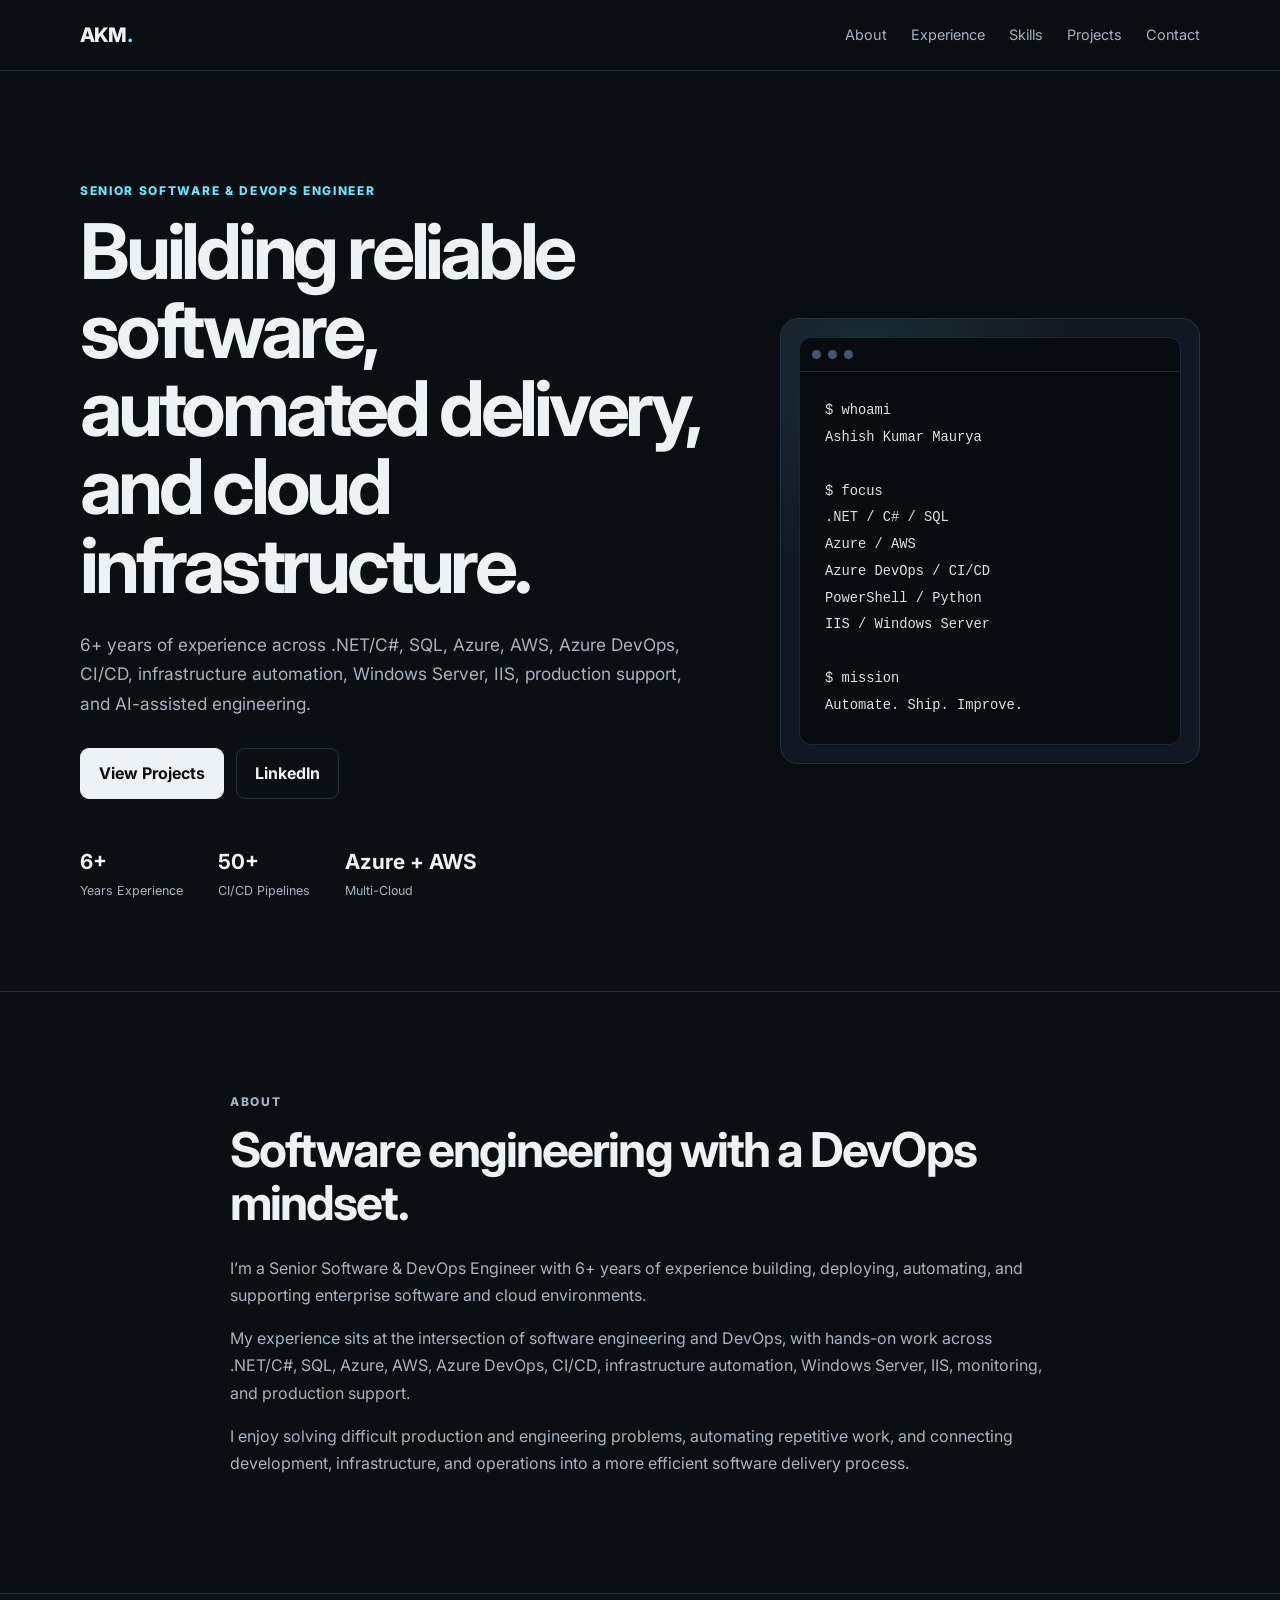
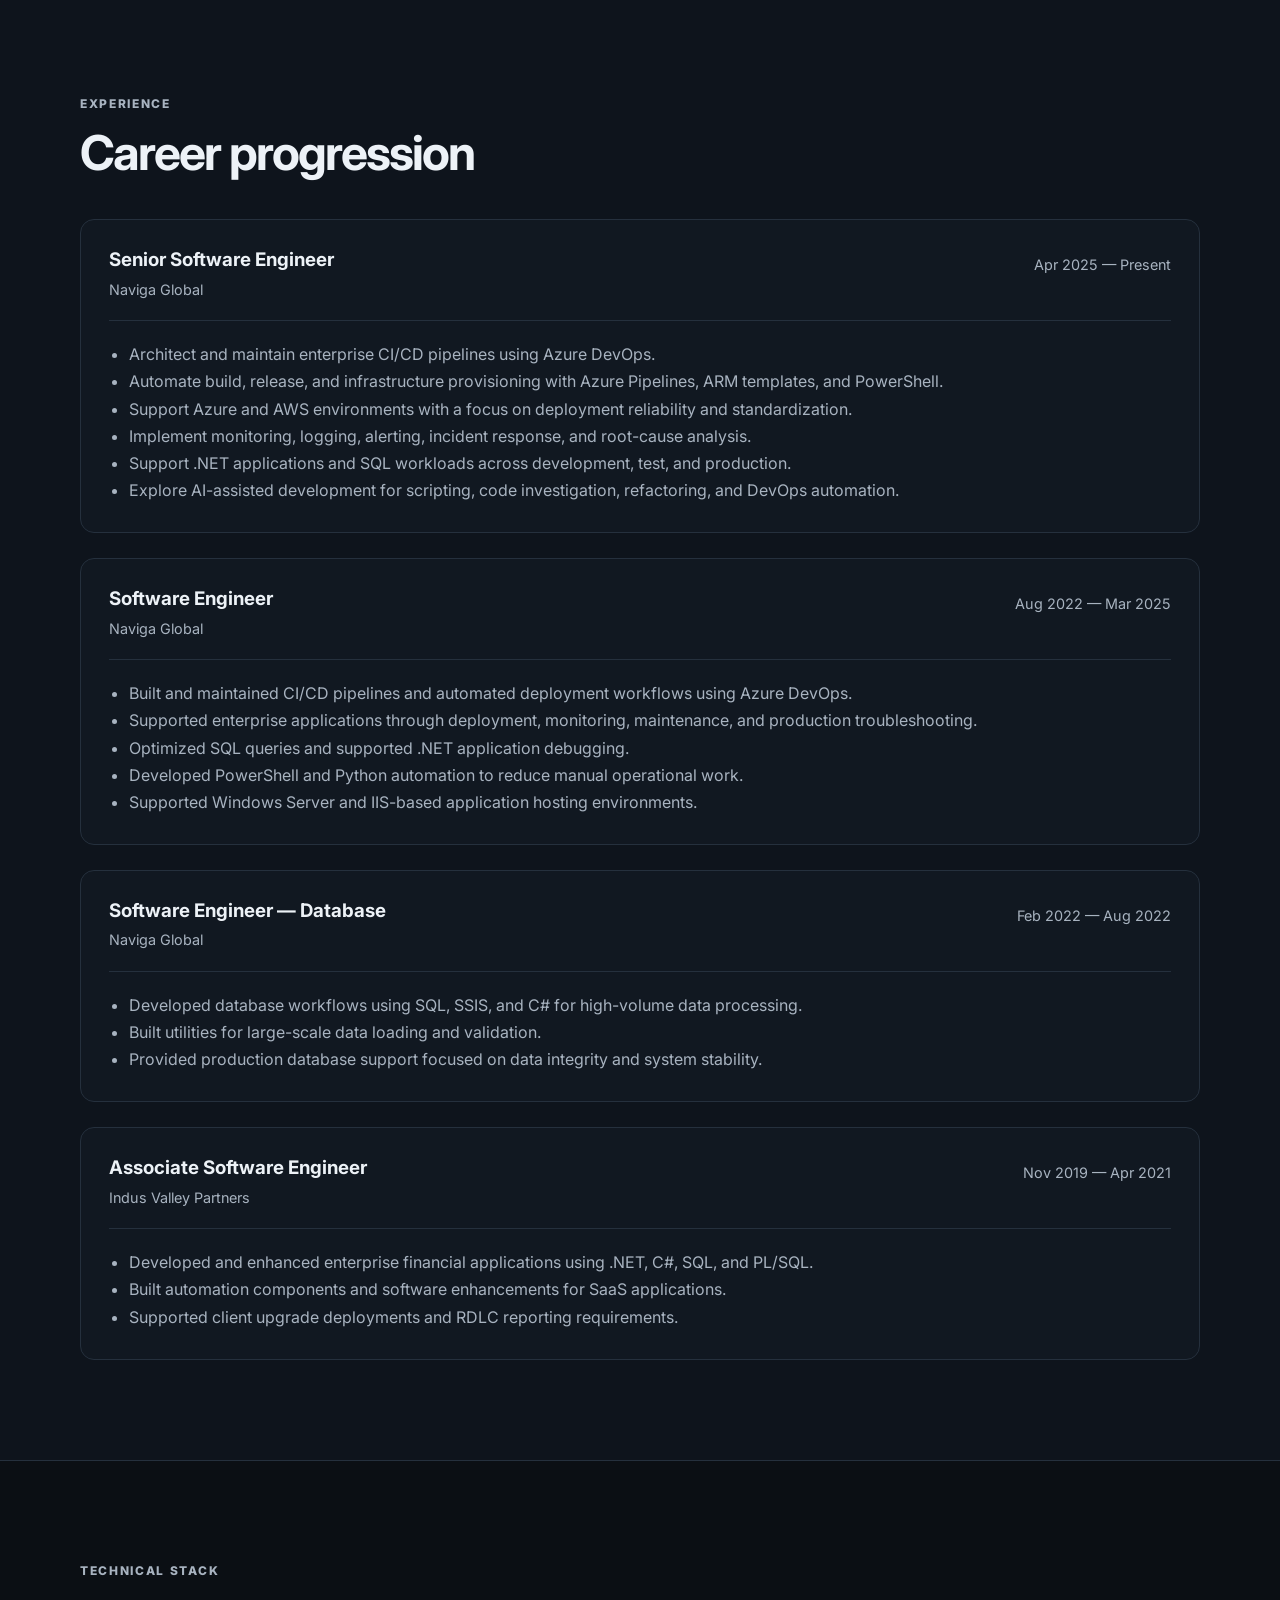
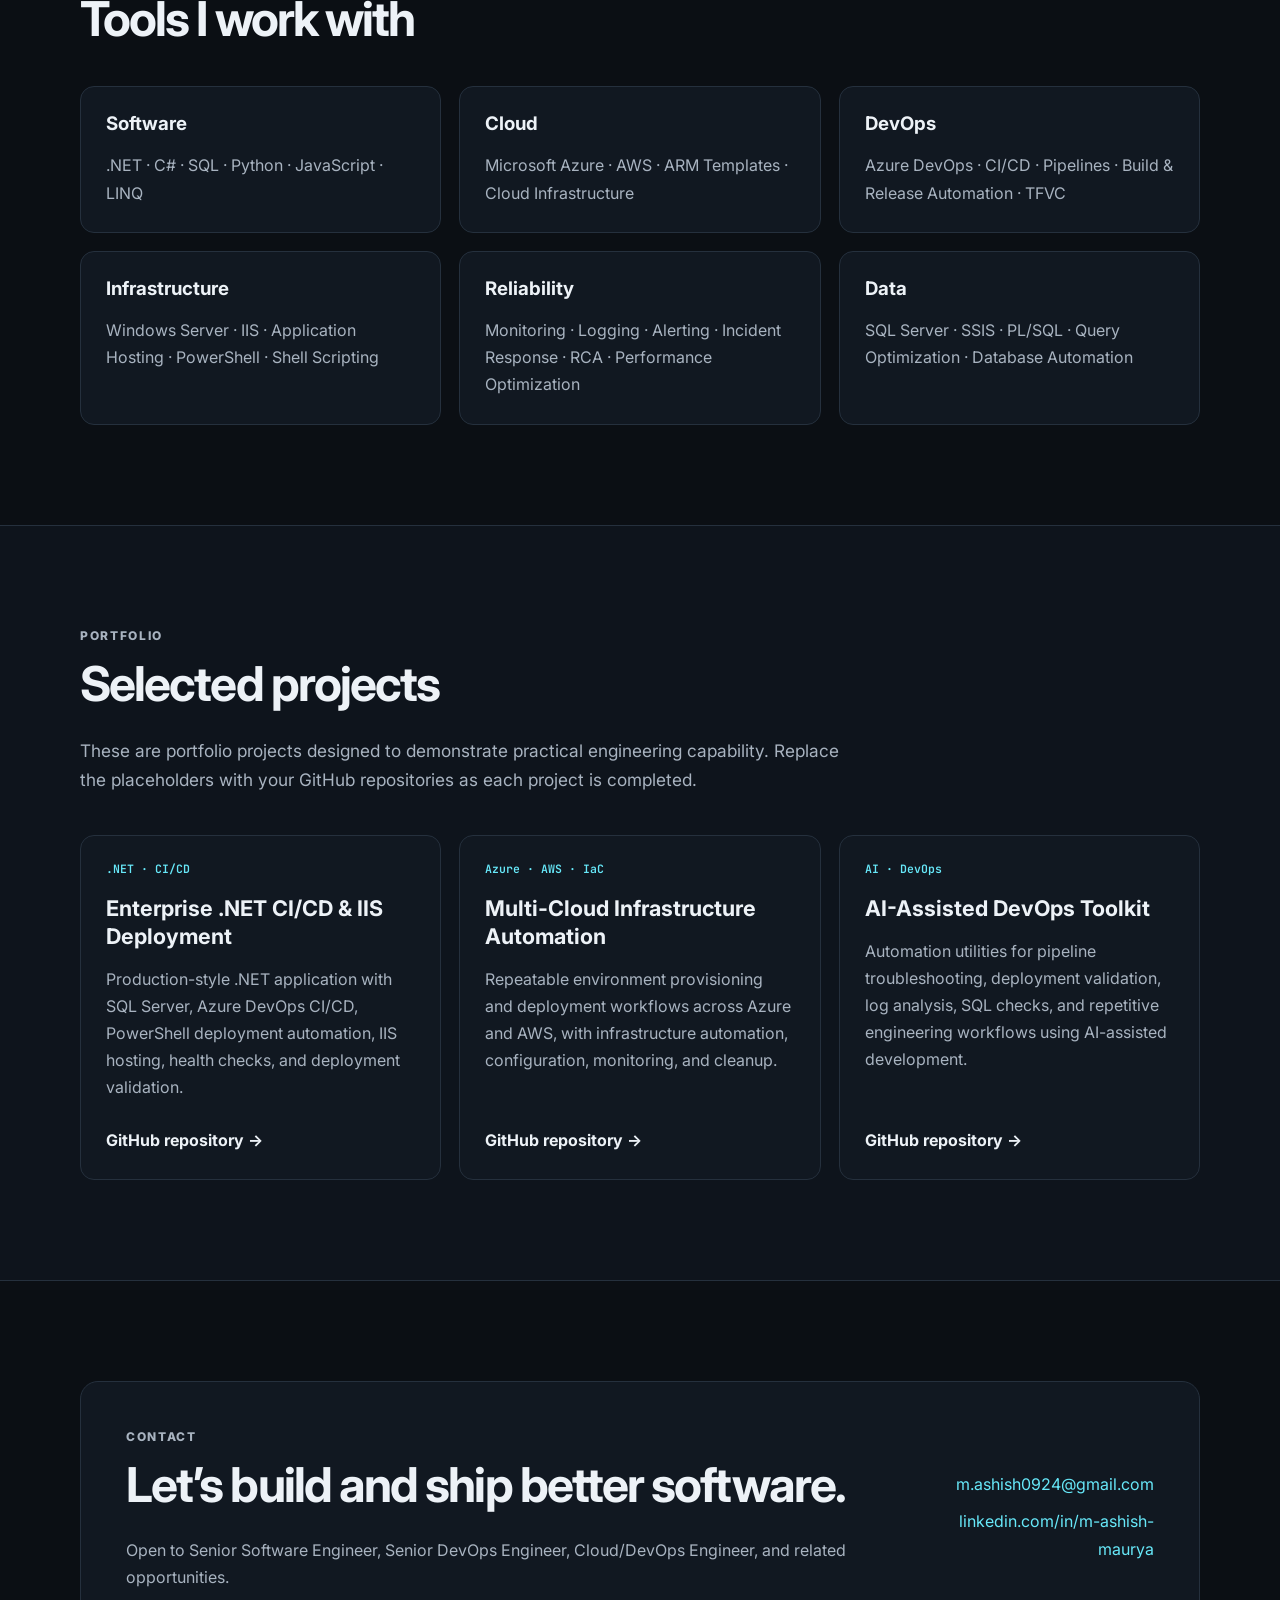
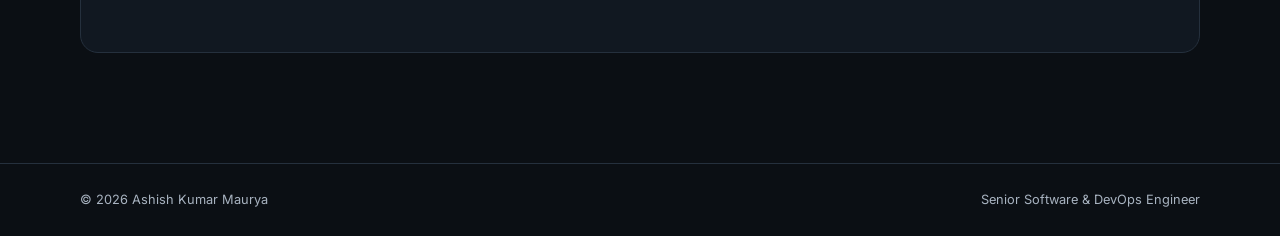
==== index.html @ ea8ac5d0 "Add files via upload" ====
<!DOCTYPE html>
<html lang="en">
<head>
  <meta charset="UTF-8" />
  <meta name="viewport" content="width=device-width, initial-scale=1.0" />
  <meta name="description" content="Ashish Kumar Maurya — Senior Software & DevOps Engineer specializing in .NET, Azure, AWS, CI/CD, infrastructure automation and AI-assisted development." />
  <title>Ashish Kumar Maurya | Senior Software & DevOps Engineer</title>
  <link rel="stylesheet" href="styles.css" />
</head>
<body>
  <header class="nav">
    <div class="container nav-inner">
      <a class="brand" href="#top">AKM<span>.</span></a>
      <nav>
        <a href="#about">About</a>
        <a href="#experience">Experience</a>
        <a href="#skills">Skills</a>
        <a href="#projects">Projects</a>
        <a href="#contact">Contact</a>
      </nav>
    </div>
  </header>

  <main id="top">
    <section class="hero">
      <div class="container hero-grid">
        <div>
          <p class="eyebrow">SENIOR SOFTWARE & DEVOPS ENGINEER</p>
          <h1>Building reliable software, automated delivery, and cloud infrastructure.</h1>
          <p class="hero-copy">
            6+ years of experience across .NET/C#, SQL, Azure, AWS, Azure DevOps,
            CI/CD, infrastructure automation, Windows Server, IIS, production support,
            and AI-assisted engineering.
          </p>
          <div class="actions">
            <a class="button primary" href="#projects">View Projects</a>
            <a class="button secondary" href="https://www.linkedin.com/in/m-ashish-maurya/" target="_blank" rel="noopener">LinkedIn</a>
          </div>
          <div class="stats">
            <div><strong>6+</strong><span>Years Experience</span></div>
            <div><strong>50+</strong><span>CI/CD Pipelines</span></div>
            <div><strong>Azure + AWS</strong><span>Multi-Cloud</span></div>
          </div>
        </div>
        <aside class="hero-card">
          <div class="terminal">
            <div class="terminal-bar"><span></span><span></span><span></span></div>
            <pre><code>$ whoami
Ashish Kumar Maurya

$ focus
.NET / C# / SQL
Azure / AWS
Azure DevOps / CI/CD
PowerShell / Python
IIS / Windows Server

$ mission
Automate. Ship. Improve.</code></pre>
          </div>
        </aside>
      </div>
    </section>

    <section id="about" class="section">
      <div class="container narrow">
        <p class="eyebrow">ABOUT</p>
        <h2>Software engineering with a DevOps mindset.</h2>
        <p>
          I’m a Senior Software & DevOps Engineer with 6+ years of experience building,
          deploying, automating, and supporting enterprise software and cloud environments.
        </p>
        <p>
          My experience sits at the intersection of software engineering and DevOps, with
          hands-on work across .NET/C#, SQL, Azure, AWS, Azure DevOps, CI/CD, infrastructure
          automation, Windows Server, IIS, monitoring, and production support.
        </p>
        <p>
          I enjoy solving difficult production and engineering problems, automating repetitive
          work, and connecting development, infrastructure, and operations into a more efficient
          software delivery process.
        </p>
      </div>
    </section>

    <section id="experience" class="section muted">
      <div class="container">
        <p class="eyebrow">EXPERIENCE</p>
        <h2>Career progression</h2>

        <div class="timeline">
          <article class="role">
            <div class="role-head">
              <div><h3>Senior Software Engineer</h3><p>Naviga Global</p></div>
              <span>Apr 2025 — Present</span>
            </div>
            <ul>
              <li>Architect and maintain enterprise CI/CD pipelines using Azure DevOps.</li>
              <li>Automate build, release, and infrastructure provisioning with Azure Pipelines, ARM templates, and PowerShell.</li>
              <li>Support Azure and AWS environments with a focus on deployment reliability and standardization.</li>
              <li>Implement monitoring, logging, alerting, incident response, and root-cause analysis.</li>
              <li>Support .NET applications and SQL workloads across development, test, and production.</li>
              <li>Explore AI-assisted development for scripting, code investigation, refactoring, and DevOps automation.</li>
            </ul>
          </article>

          <article class="role">
            <div class="role-head">
              <div><h3>Software Engineer</h3><p>Naviga Global</p></div>
              <span>Aug 2022 — Mar 2025</span>
            </div>
            <ul>
              <li>Built and maintained CI/CD pipelines and automated deployment workflows using Azure DevOps.</li>
              <li>Supported enterprise applications through deployment, monitoring, maintenance, and production troubleshooting.</li>
              <li>Optimized SQL queries and supported .NET application debugging.</li>
              <li>Developed PowerShell and Python automation to reduce manual operational work.</li>
              <li>Supported Windows Server and IIS-based application hosting environments.</li>
            </ul>
          </article>

          <article class="role">
            <div class="role-head">
              <div><h3>Software Engineer — Database</h3><p>Naviga Global</p></div>
              <span>Feb 2022 — Aug 2022</span>
            </div>
            <ul>
              <li>Developed database workflows using SQL, SSIS, and C# for high-volume data processing.</li>
              <li>Built utilities for large-scale data loading and validation.</li>
              <li>Provided production database support focused on data integrity and system stability.</li>
            </ul>
          </article>

          <article class="role">
            <div class="role-head">
              <div><h3>Associate Software Engineer</h3><p>Indus Valley Partners</p></div>
              <span>Nov 2019 — Apr 2021</span>
            </div>
            <ul>
              <li>Developed and enhanced enterprise financial applications using .NET, C#, SQL, and PL/SQL.</li>
              <li>Built automation components and software enhancements for SaaS applications.</li>
              <li>Supported client upgrade deployments and RDLC reporting requirements.</li>
            </ul>
          </article>
        </div>
      </div>
    </section>

    <section id="skills" class="section">
      <div class="container">
        <p class="eyebrow">TECHNICAL STACK</p>
        <h2>Tools I work with</h2>
        <div class="skill-grid">
          <div class="skill-card"><h3>Software</h3><p>.NET · C# · SQL · Python · JavaScript · LINQ</p></div>
          <div class="skill-card"><h3>Cloud</h3><p>Microsoft Azure · AWS · ARM Templates · Cloud Infrastructure</p></div>
          <div class="skill-card"><h3>DevOps</h3><p>Azure DevOps · CI/CD · Pipelines · Build & Release Automation · TFVC</p></div>
          <div class="skill-card"><h3>Infrastructure</h3><p>Windows Server · IIS · Application Hosting · PowerShell · Shell Scripting</p></div>
          <div class="skill-card"><h3>Reliability</h3><p>Monitoring · Logging · Alerting · Incident Response · RCA · Performance Optimization</p></div>
          <div class="skill-card"><h3>Data</h3><p>SQL Server · SSIS · PL/SQL · Query Optimization · Database Automation</p></div>
        </div>
      </div>
    </section>

    <section id="projects" class="section muted">
      <div class="container">
        <p class="eyebrow">PORTFOLIO</p>
        <h2>Selected projects</h2>
        <p class="section-lead">
          These are portfolio projects designed to demonstrate practical engineering capability.
          Replace the placeholders with your GitHub repositories as each project is completed.
        </p>
        <div class="project-grid">
          <article class="project">
            <span class="tag">.NET · CI/CD</span>
            <h3>Enterprise .NET CI/CD & IIS Deployment</h3>
            <p>
              Production-style .NET application with SQL Server, Azure DevOps CI/CD,
              PowerShell deployment automation, IIS hosting, health checks, and deployment validation.
            </p>
            <a href="#" class="project-link">GitHub repository →</a>
          </article>
          <article class="project">
            <span class="tag">Azure · AWS · IaC</span>
            <h3>Multi-Cloud Infrastructure Automation</h3>
            <p>
              Repeatable environment provisioning and deployment workflows across Azure and AWS,
              with infrastructure automation, configuration, monitoring, and cleanup.
            </p>
            <a href="#" class="project-link">GitHub repository →</a>
          </article>
          <article class="project">
            <span class="tag">AI · DevOps</span>
            <h3>AI-Assisted DevOps Toolkit</h3>
            <p>
              Automation utilities for pipeline troubleshooting, deployment validation, log analysis,
              SQL checks, and repetitive engineering workflows using AI-assisted development.
            </p>
            <a href="#" class="project-link">GitHub repository →</a>
          </article>
        </div>
      </div>
    </section>

    <section id="contact" class="section contact">
      <div class="container contact-box">
        <div>
          <p class="eyebrow">CONTACT</p>
          <h2>Let’s build and ship better software.</h2>
          <p>Open to Senior Software Engineer, Senior DevOps Engineer, Cloud/DevOps Engineer, and related opportunities.</p>
        </div>
        <div class="contact-links">
          <a href="mailto:m.ashish0924@gmail.com">m.ashish0924@gmail.com</a>
          <a href="https://www.linkedin.com/in/m-ashish-maurya/" target="_blank" rel="noopener">linkedin.com/in/m-ashish-maurya</a>
        </div>
      </div>
    </section>
  </main>

  <footer>
    <div class="container footer-inner">
      <span>© 2026 Ashish Kumar Maurya</span>
      <span>Senior Software & DevOps Engineer</span>
    </div>
  </footer>

  <script src="script.js"></script>
</body>
</html>
---- styles.css ----
@import url('https://fonts.googleapis.com/css2?family=Inter:wght@400;500;600;700;800&family=JetBrains+Mono:wght@500&display=swap');

:root {
  --bg: #0b0f14;
  --panel: #111821;
  --panel-2: #151e29;
  --text: #edf2f7;
  --muted: #a8b3c0;
  --line: #25303d;
  --accent: #67e8f9;
  --accent-2: #a78bfa;
  --max: 1120px;
}

* { box-sizing: border-box; scroll-behavior: smooth; }
body { margin: 0; font-family: Inter, sans-serif; background: var(--bg); color: var(--text); line-height: 1.7; }
a { color: inherit; text-decoration: none; }
.container { width: min(var(--max), calc(100% - 40px)); margin: auto; }
.narrow { max-width: 820px; }
.nav { position: sticky; top: 0; z-index: 10; background: rgba(11,15,20,.86); backdrop-filter: blur(12px); border-bottom: 1px solid var(--line); }
.nav-inner { height: 70px; display: flex; align-items: center; justify-content: space-between; }
.brand { font-size: 1.25rem; font-weight: 800; letter-spacing: -.04em; }
.brand span { color: var(--accent); }
nav { display: flex; gap: 24px; color: var(--muted); font-size: .9rem; }
nav a:hover { color: var(--text); }
.hero { padding: 110px 0 90px; border-bottom: 1px solid var(--line); }
.hero-grid { display: grid; grid-template-columns: 1.2fr .8fr; gap: 70px; align-items: center; }
.eyebrow { color: var(--accent); font-size: .75rem; font-weight: 800; letter-spacing: .14em; margin: 0 0 12px; }
h1 { font-size: clamp(2.6rem, 6vw, 5rem); line-height: 1.02; letter-spacing: -.055em; margin: 0 0 25px; max-width: 900px; }
h2 { font-size: clamp(2rem, 4vw, 3rem); line-height: 1.1; letter-spacing: -.04em; margin: 0 0 25px; }
h3 { margin: 0; line-height: 1.3; }
.hero-copy, .section-lead { color: var(--muted); font-size: 1.08rem; max-width: 760px; }
.actions { display: flex; gap: 12px; margin: 30px 0 45px; }
.button { padding: 11px 18px; border: 1px solid var(--line); border-radius: 9px; font-weight: 700; }
.button.primary { background: var(--text); color: var(--bg); border-color: var(--text); }
.button.secondary:hover { border-color: var(--accent); }
.stats { display: flex; gap: 35px; flex-wrap: wrap; }
.stats div { display: grid; }
.stats strong { font-size: 1.3rem; }
.stats span { color: var(--muted); font-size: .78rem; }
.hero-card { background: radial-gradient(circle at 20% 10%, rgba(103,232,249,.1), transparent 40%), var(--panel); border: 1px solid var(--line); border-radius: 18px; padding: 18px; box-shadow: 0 25px 80px rgba(0,0,0,.25); }
.terminal { border-radius: 12px; overflow: hidden; background: #080b0f; border: 1px solid #1e2731; }
.terminal-bar { padding: 12px; display: flex; gap: 7px; border-bottom: 1px solid #1e2731; }
.terminal-bar span { width: 9px; height: 9px; border-radius: 50%; background: #475569; }
pre { padding: 25px; margin: 0; overflow-x: auto; font: 500 .86rem/1.8 "JetBrains Mono", monospace; color: #d9e2ec; }
.section { padding: 100px 0; }
.muted { background: #0e141c; border-top: 1px solid var(--line); border-bottom: 1px solid var(--line); }
.section p { color: var(--muted); }
.timeline { display: grid; gap: 25px; margin-top: 40px; }
.role { border: 1px solid var(--line); background: var(--panel); border-radius: 14px; padding: 28px; }
.role-head { display: flex; justify-content: space-between; gap: 20px; border-bottom: 1px solid var(--line); padding-bottom: 18px; }
.role-head p, .role-head span { color: var(--muted); margin: 5px 0 0; font-size: .9rem; }
.role ul { margin: 20px 0 0; padding-left: 20px; color: var(--muted); }
.skill-grid, .project-grid { display: grid; grid-template-columns: repeat(3, 1fr); gap: 18px; margin-top: 40px; }
.skill-card, .project { border: 1px solid var(--line); background: var(--panel); border-radius: 14px; padding: 25px; }
.skill-card p, .project p { margin-bottom: 0; }
.project { display: flex; flex-direction: column; min-height: 280px; }
.tag { display: inline-block; color: var(--accent); font: 600 .72rem "JetBrains Mono", monospace; margin-bottom: 18px; }
.project h3 { font-size: 1.35rem; }
.project-link { margin-top: auto; padding-top: 25px; font-weight: 700; color: var(--text); }
.project-link:hover { color: var(--accent); }
.contact { padding-bottom: 110px; }
.contact-box { border: 1px solid var(--line); background: var(--panel); border-radius: 18px; padding: 45px; display: flex; justify-content: space-between; gap: 40px; align-items: center; }
.contact-links { display: grid; gap: 10px; text-align: right; color: var(--accent); }
footer { border-top: 1px solid var(--line); padding: 25px 0; color: var(--muted); font-size: .8rem; }
.footer-inner { display: flex; justify-content: space-between; gap: 20px; }
@media (max-width: 850px) {
  nav { display: none; }
  .hero-grid { grid-template-columns: 1fr; }
  .skill-grid, .project-grid { grid-template-columns: 1fr; }
  .contact-box { flex-direction: column; align-items: flex-start; }
  .contact-links { text-align: left; }
}
@media (max-width: 600px) {
  .container { width: min(var(--max), calc(100% - 28px)); }
  .hero { padding-top: 75px; }
  .section { padding: 70px 0; }
  .role-head { flex-direction: column; }
  .stats { gap: 20px; }
}
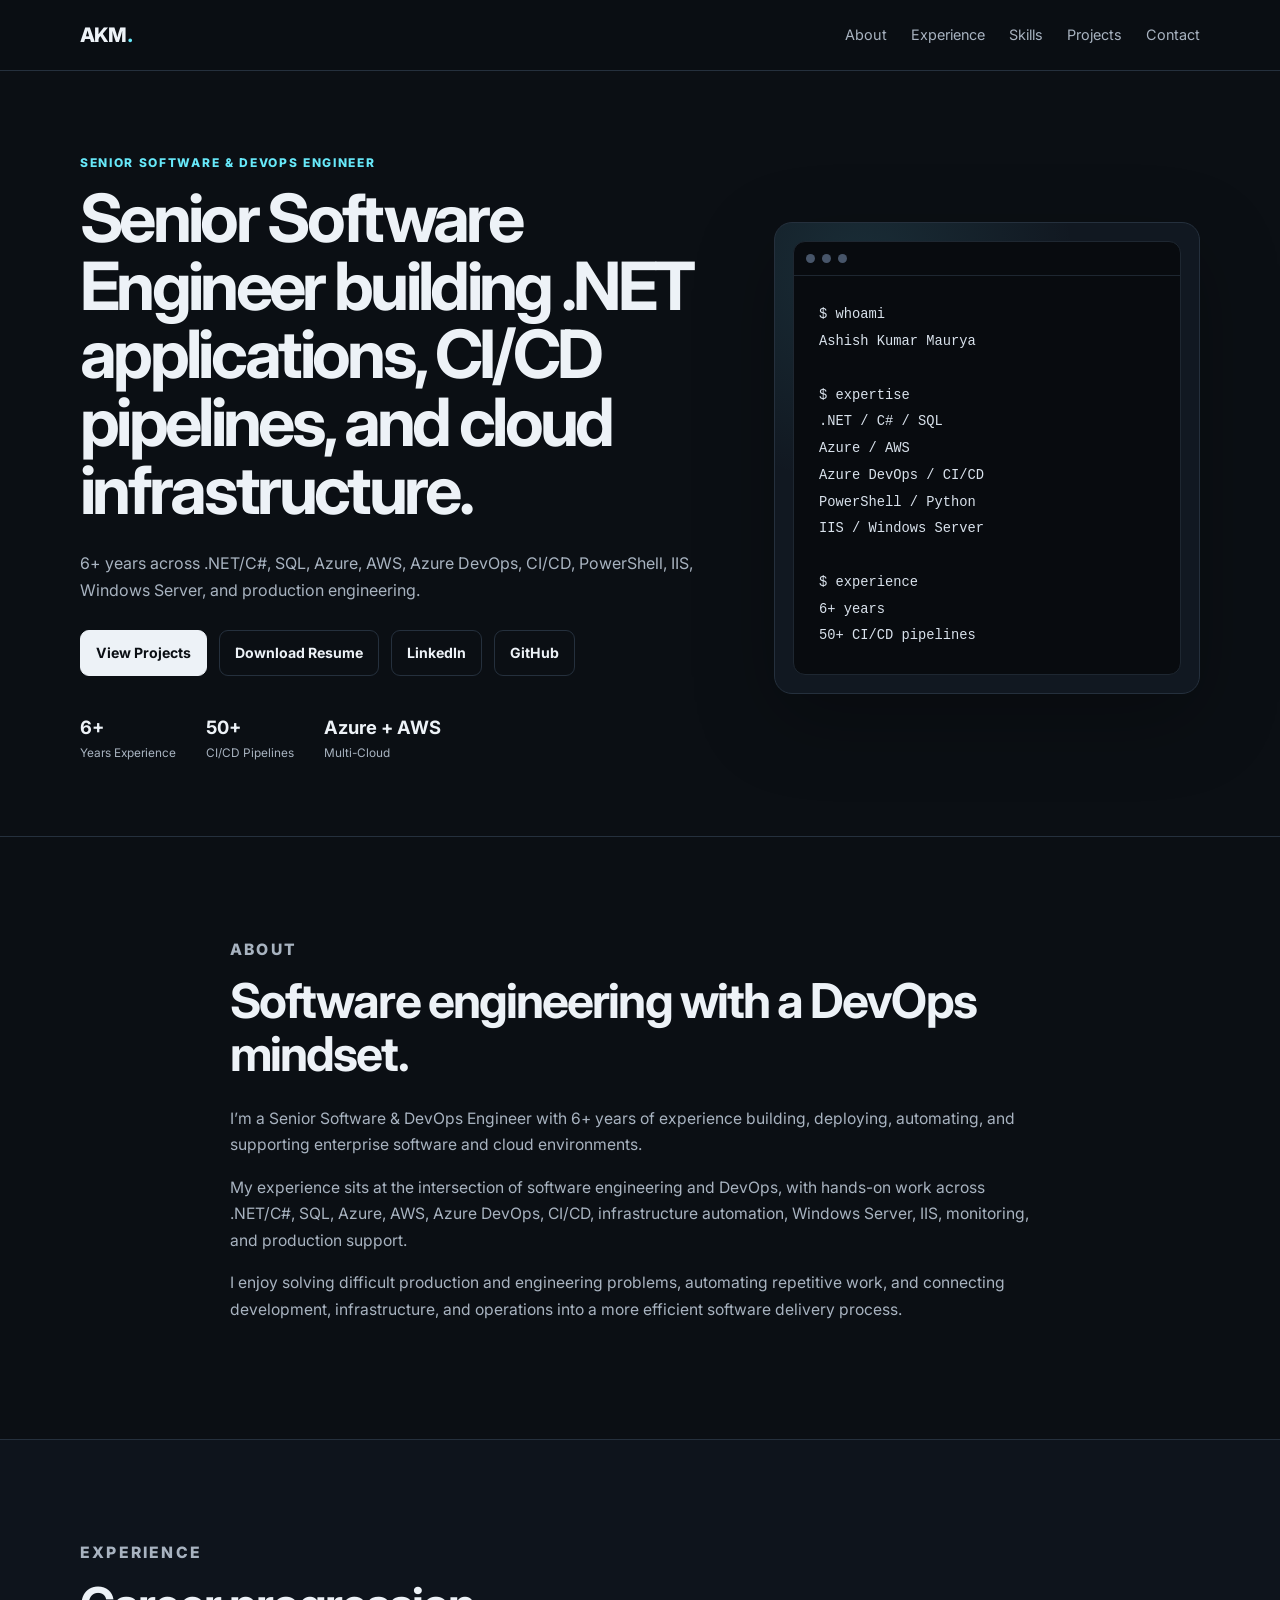
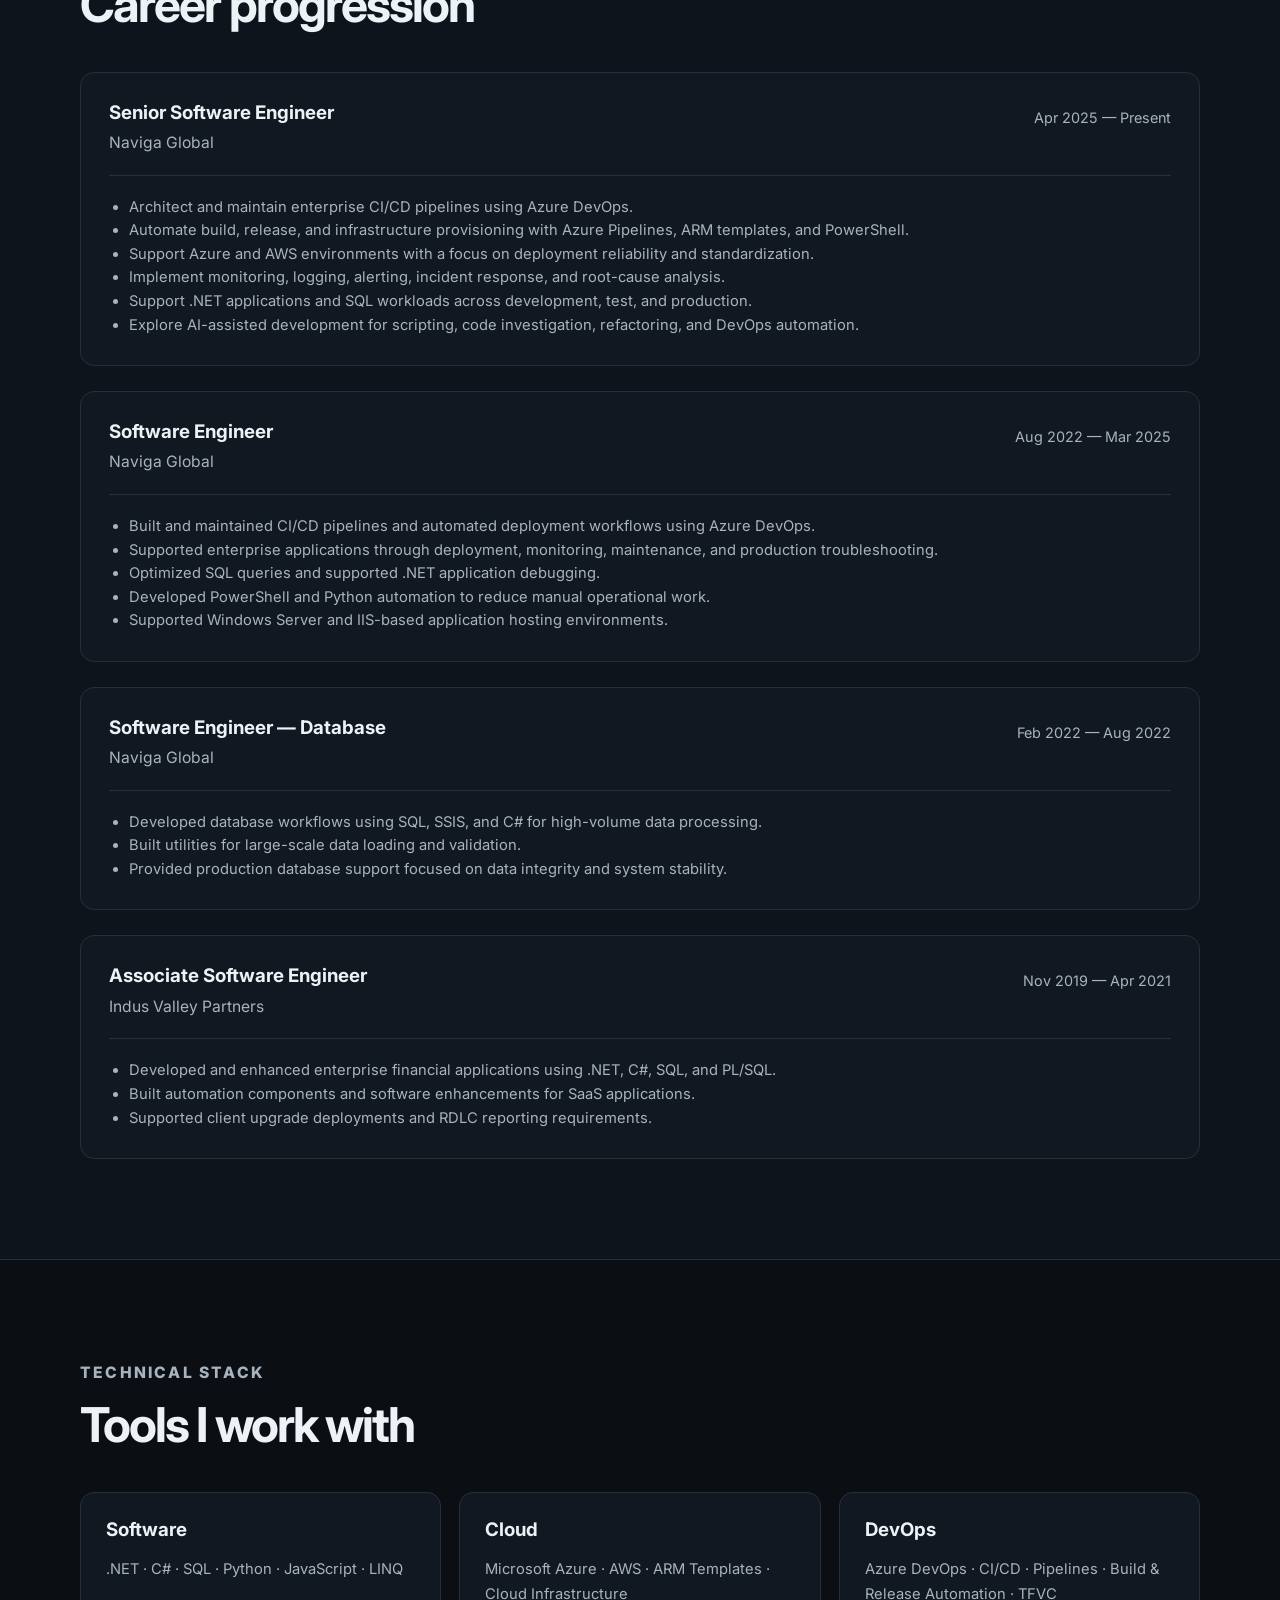
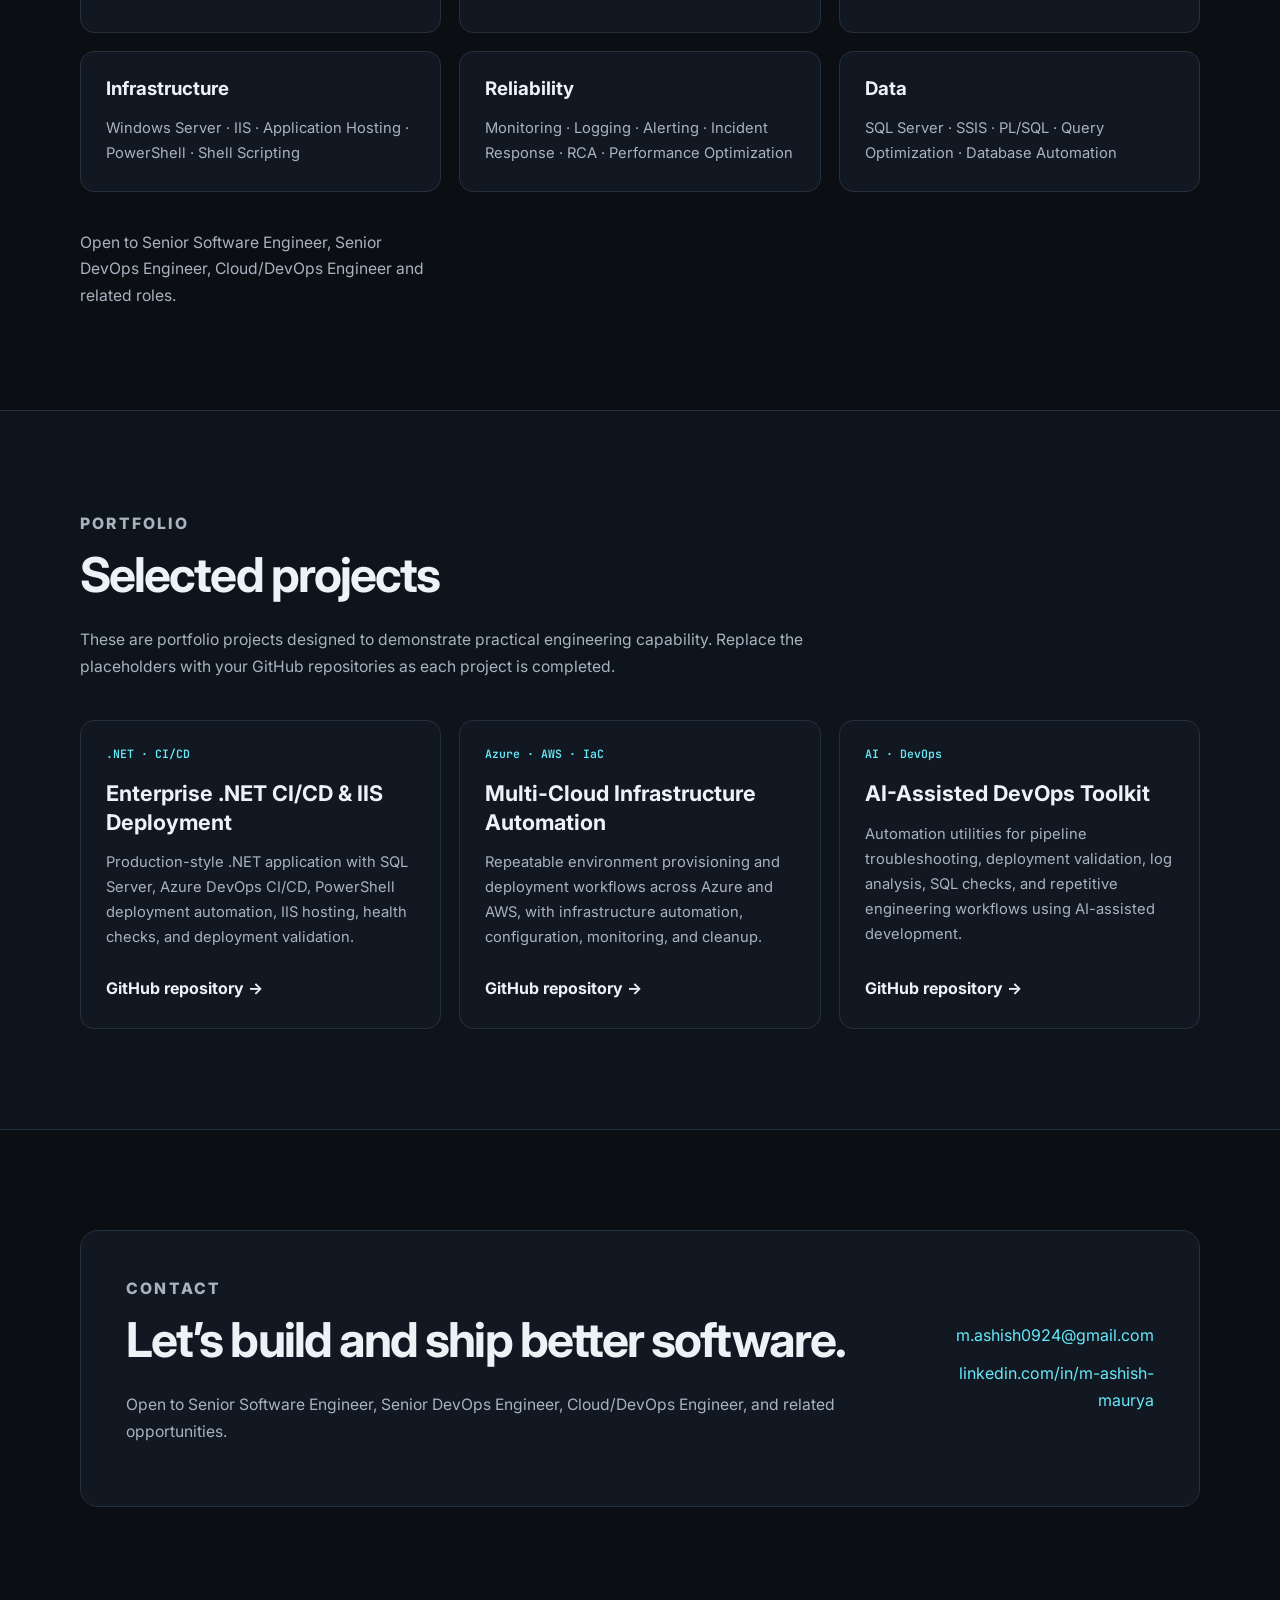
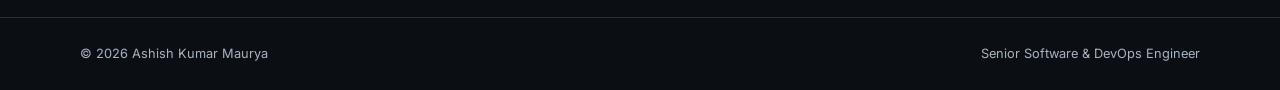
==== commit 627fb411: "Add files via upload V2" ====
--- a/index.html
+++ b/index.html
@@ -26,15 +26,16 @@
       <div class="container hero-grid">
         <div>
           <p class="eyebrow">SENIOR SOFTWARE & DEVOPS ENGINEER</p>
-          <h1>Building reliable software, automated delivery, and cloud infrastructure.</h1>
+          <h1>Senior Software Engineer building .NET applications, CI/CD pipelines, and cloud infrastructure.</h1>
           <p class="hero-copy">
-            6+ years of experience across .NET/C#, SQL, Azure, AWS, Azure DevOps,
-            CI/CD, infrastructure automation, Windows Server, IIS, production support,
-            and AI-assisted engineering.
+            6+ years across .NET/C#, SQL, Azure, AWS, Azure DevOps, CI/CD,
+            PowerShell, IIS, Windows Server, and production engineering.
           </p>
           <div class="actions">
             <a class="button primary" href="#projects">View Projects</a>
+            <a class="button secondary" href="resume.pdf" target="_blank" rel="noopener">Download Resume</a>
             <a class="button secondary" href="https://www.linkedin.com/in/m-ashish-maurya/" target="_blank" rel="noopener">LinkedIn</a>
+            <a class="button secondary" href="https://github.com/Ashish0924" target="_blank" rel="noopener">GitHub</a>
           </div>
           <div class="stats">
             <div><strong>6+</strong><span>Years Experience</span></div>
@@ -48,15 +49,16 @@
             <pre><code>$ whoami
 Ashish Kumar Maurya
 
-$ focus
+$ expertise
 .NET / C# / SQL
 Azure / AWS
 Azure DevOps / CI/CD
 PowerShell / Python
 IIS / Windows Server
 
-$ mission
-Automate. Ship. Improve.</code></pre>
+$ experience
+6+ years
+50+ CI/CD pipelines</code></pre>
           </div>
         </aside>
       </div>
@@ -156,6 +158,7 @@
           <div class="skill-card"><h3>Infrastructure</h3><p>Windows Server · IIS · Application Hosting · PowerShell · Shell Scripting</p></div>
           <div class="skill-card"><h3>Reliability</h3><p>Monitoring · Logging · Alerting · Incident Response · RCA · Performance Optimization</p></div>
           <div class="skill-card"><h3>Data</h3><p>SQL Server · SSIS · PL/SQL · Query Optimization · Database Automation</p></div>
+          <p class="hero-note">Open to Senior Software Engineer, Senior DevOps Engineer, Cloud/DevOps Engineer and related roles.</p>
         </div>
       </div>
     </section>
@@ -176,7 +179,7 @@
               Production-style .NET application with SQL Server, Azure DevOps CI/CD,
               PowerShell deployment automation, IIS hosting, health checks, and deployment validation.
             </p>
-            <a href="#" class="project-link">GitHub repository →</a>
+            <a href="https://github.com/Ashish0924" target="_blank" rel="noopener" class="project-link">GitHub repository →</a>
           </article>
           <article class="project">
             <span class="tag">Azure · AWS · IaC</span>
@@ -185,7 +188,7 @@
               Repeatable environment provisioning and deployment workflows across Azure and AWS,
               with infrastructure automation, configuration, monitoring, and cleanup.
             </p>
-            <a href="#" class="project-link">GitHub repository →</a>
+            <a href="https://github.com/Ashish0924" target="_blank" rel="noopener" class="project-link">GitHub repository →</a>
           </article>
           <article class="project">
             <span class="tag">AI · DevOps</span>
@@ -194,7 +197,7 @@
               Automation utilities for pipeline troubleshooting, deployment validation, log analysis,
               SQL checks, and repetitive engineering workflows using AI-assisted development.
             </p>
-            <a href="#" class="project-link">GitHub repository →</a>
+            <a href="https://github.com/Ashish0924" target="_blank" rel="noopener" class="project-link">GitHub repository →</a>
           </article>
         </div>
       </div>
--- a/styles.css
+++ b/styles.css
@@ -78,3 +78,25 @@
   .role-head { flex-direction: column; }
   .stats { gap: 20px; }
 }
+
+
+/* Version 2 refinements */
+.hero { padding: 82px 0 72px; }
+.hero-grid { gap: 55px; }
+.hero h1 { font-size: clamp(2.8rem, 5.2vw, 4.45rem); max-width: 820px; }
+.hero-copy { font-size: 1rem; max-width: 700px; }
+.actions { flex-wrap: wrap; margin: 26px 0 36px; }
+.button { font-size: .88rem; padding: 10px 15px; }
+.hero-note { color: var(--muted); font-size: .78rem; margin: 20px 0 0; }
+.hero-card { max-width: 540px; justify-self: end; width: 100%; }
+.stats { gap: 30px; }
+.stats strong { font-size: 1.15rem; }
+.stats span { font-size: .74rem; }
+.section p { font-size: .98rem; }
+.role ul { font-size: .92rem; line-height: 1.6; }
+.project p, .skill-card p { font-size: .92rem; }
+@media (max-width: 850px) {
+  .hero { padding-top: 65px; }
+  .hero h1 { font-size: clamp(2.45rem, 9vw, 4rem); }
+  .hero-card { justify-self: stretch; max-width: none; }
+}
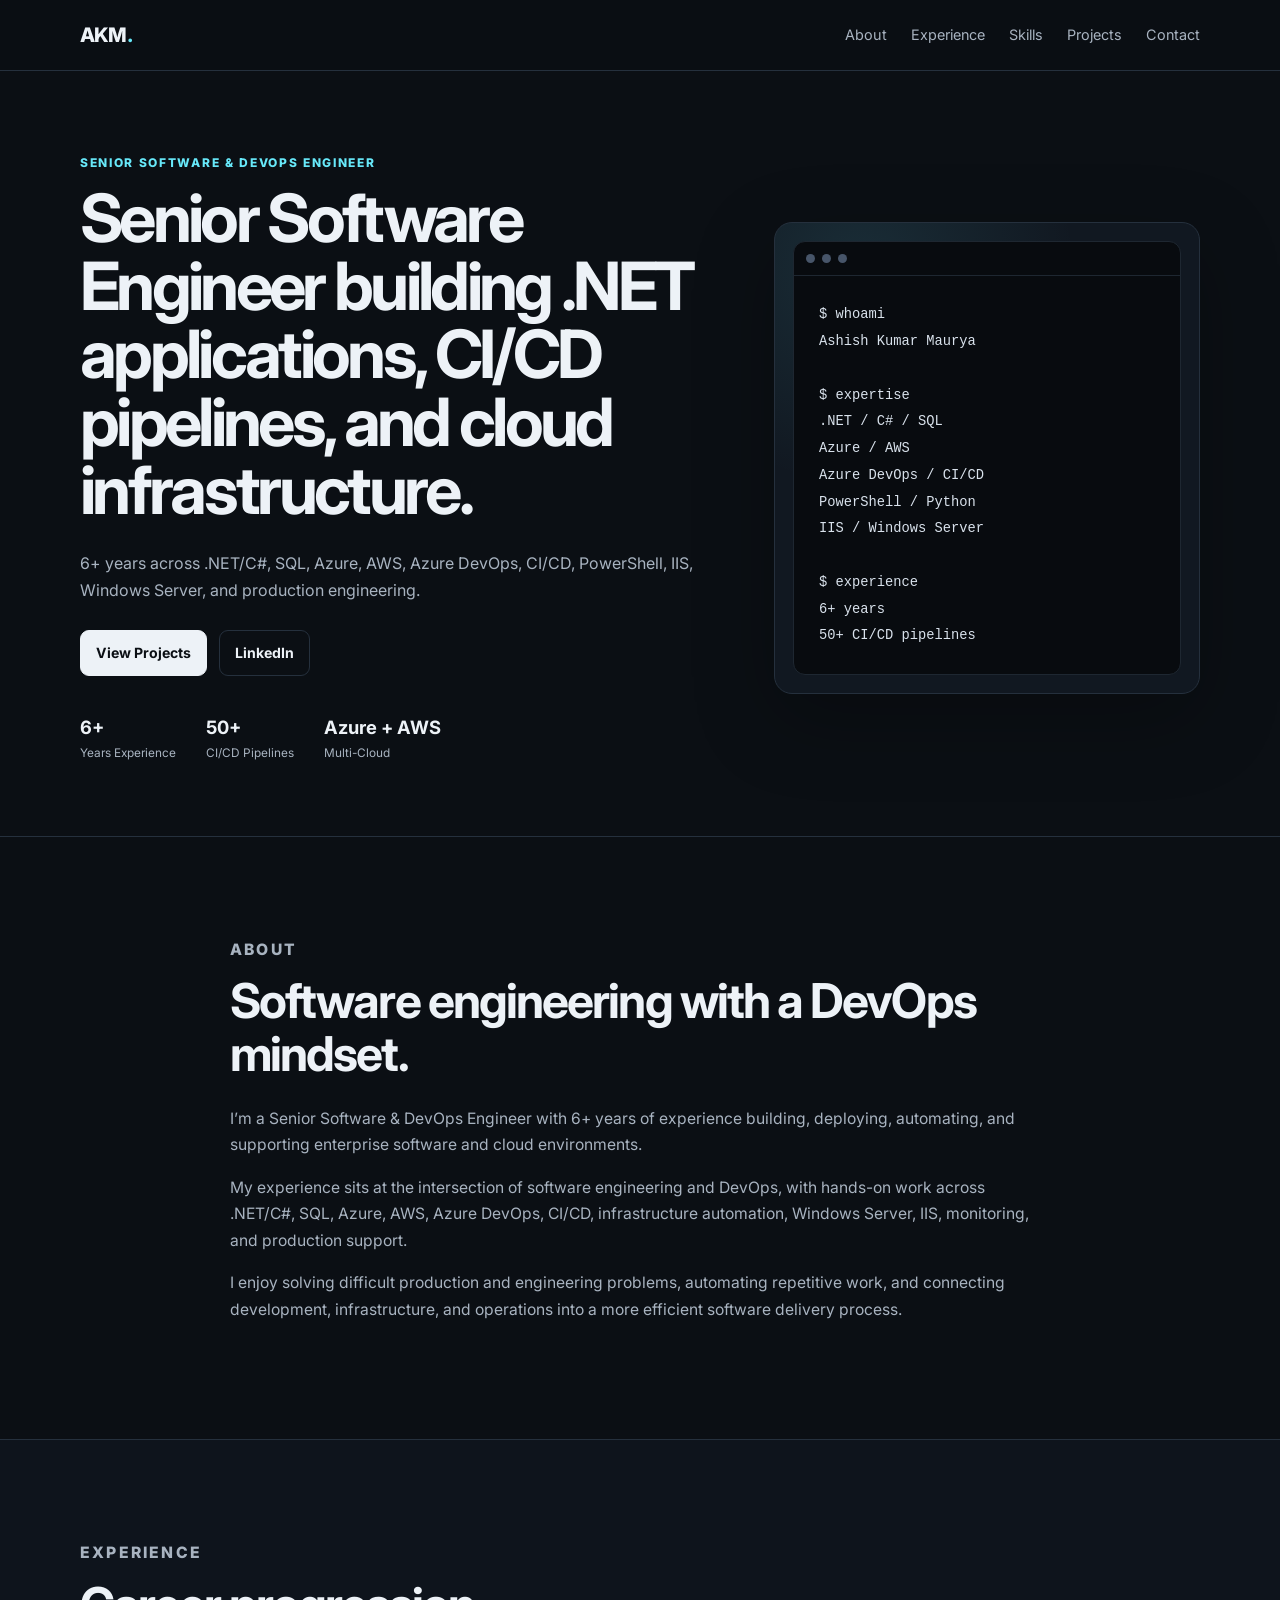
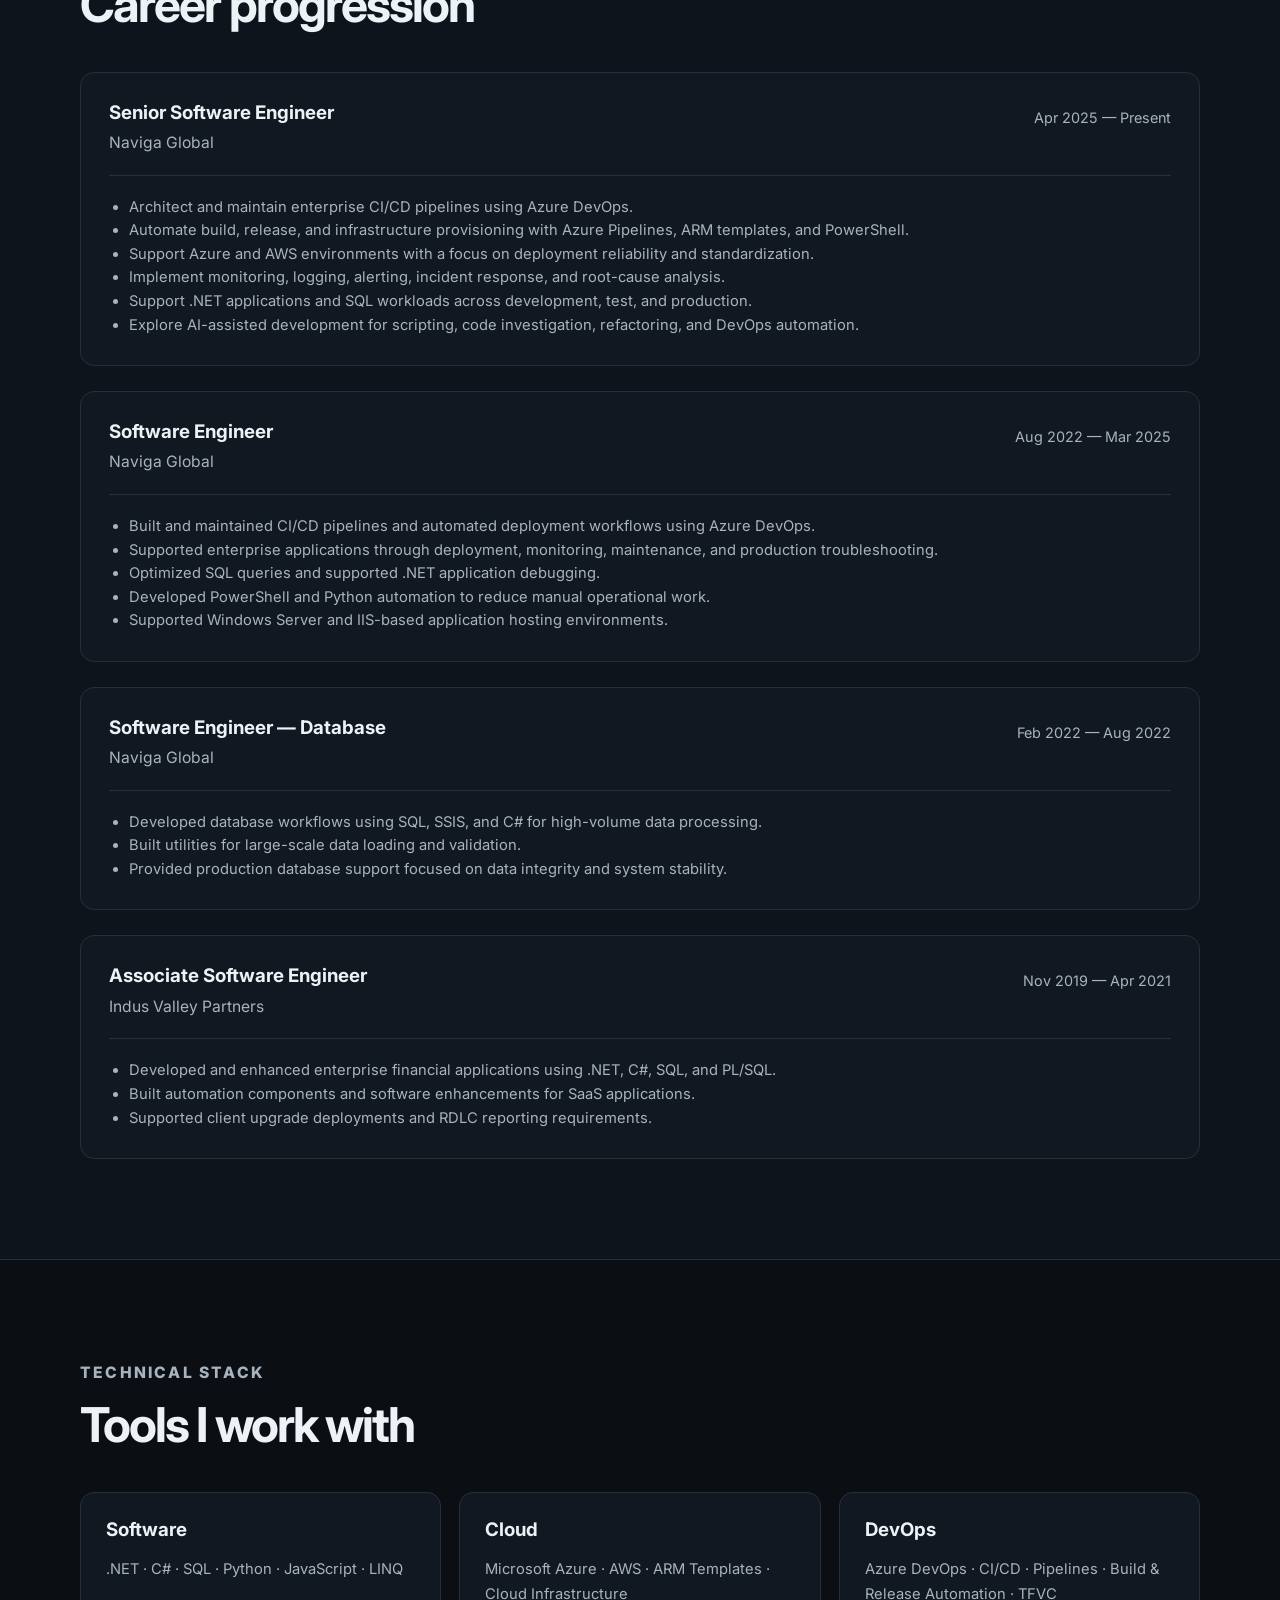
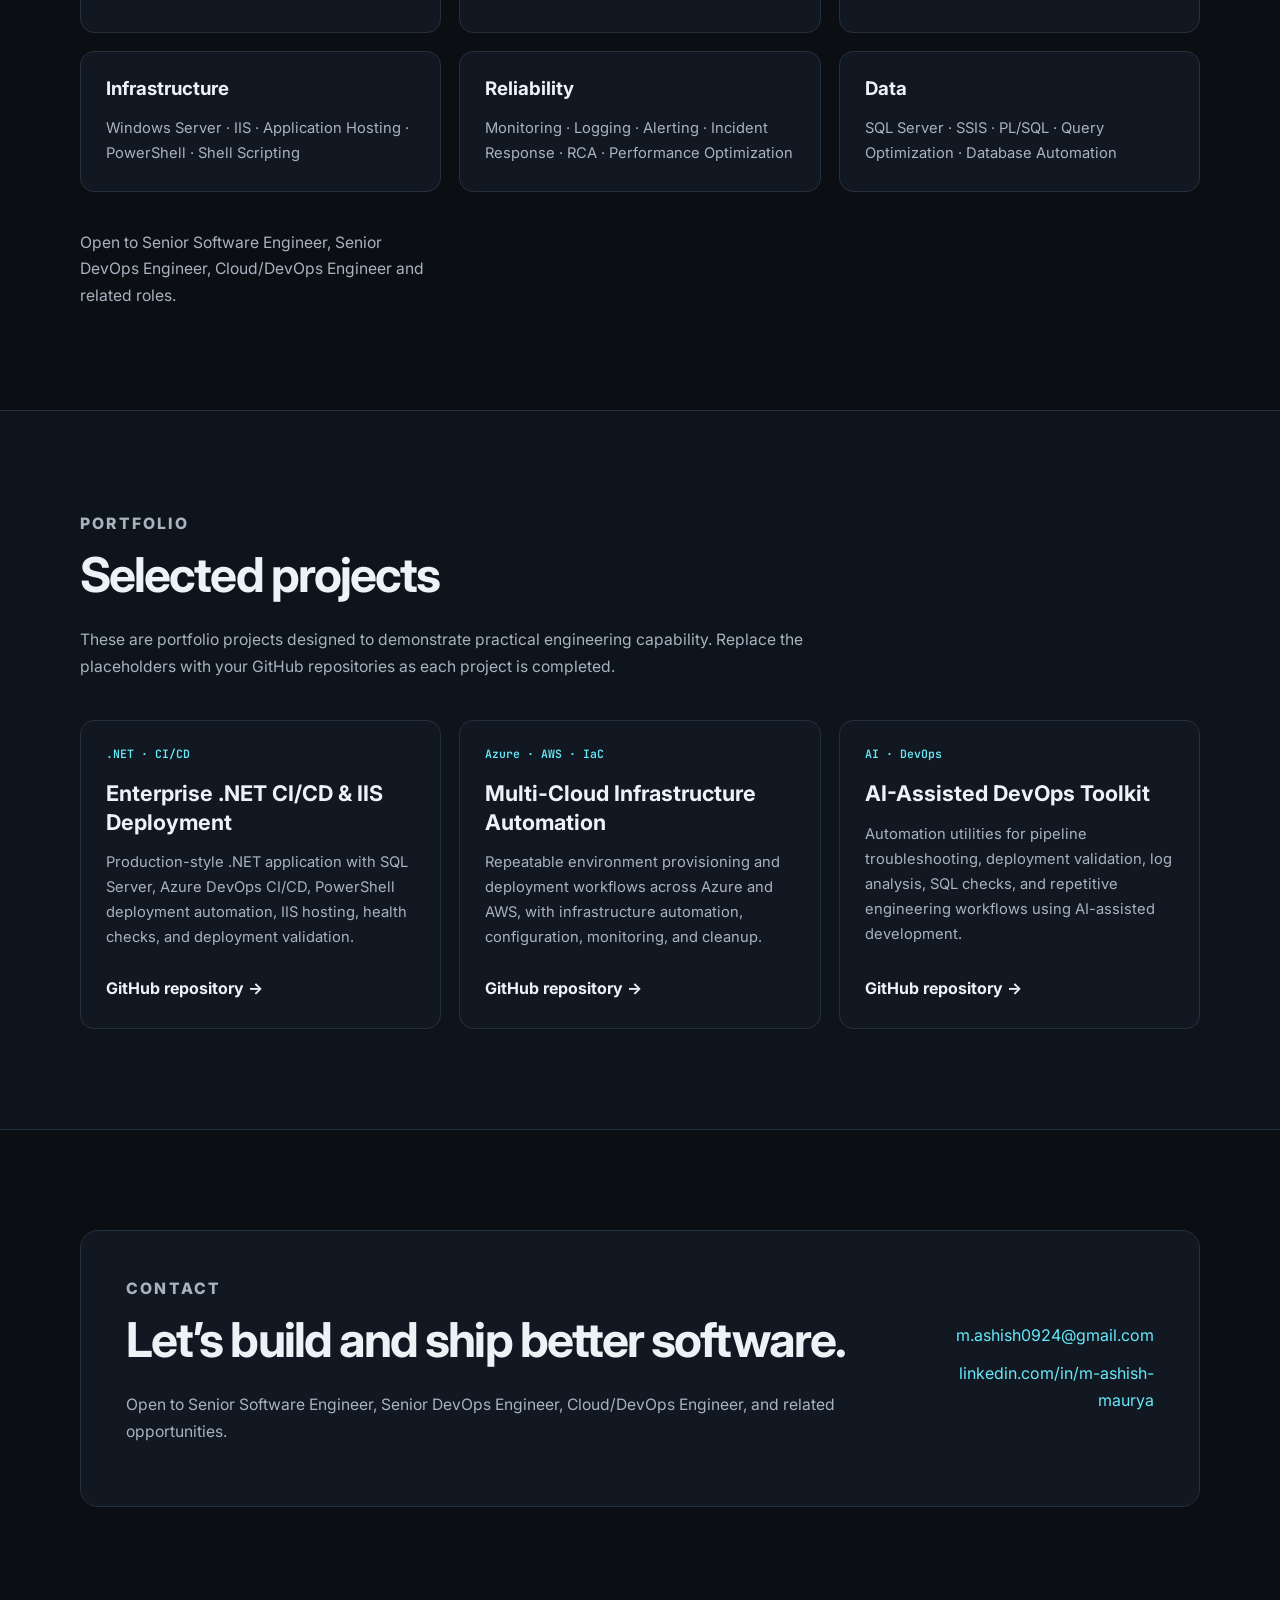
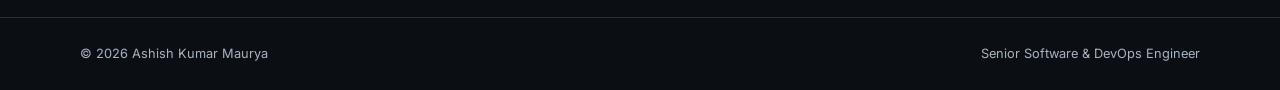
==== commit 0b96b095: "coometed cu and github link Comment out the resume and GitHub links in index.html." ====
--- a/index.html
+++ b/index.html
@@ -33,9 +33,9 @@
           </p>
           <div class="actions">
             <a class="button primary" href="#projects">View Projects</a>
-            <a class="button secondary" href="resume.pdf" target="_blank" rel="noopener">Download Resume</a>
+            <!--<a class="button secondary" href="resume.pdf" target="_blank" rel="noopener">Download Resume</a>-->
             <a class="button secondary" href="https://www.linkedin.com/in/m-ashish-maurya/" target="_blank" rel="noopener">LinkedIn</a>
-            <a class="button secondary" href="https://github.com/Ashish0924" target="_blank" rel="noopener">GitHub</a>
+            <!--<a class="button secondary" href="https://github.com/Ashish0924" target="_blank" rel="noopener">GitHub</a>-->
           </div>
           <div class="stats">
             <div><strong>6+</strong><span>Years Experience</span></div>
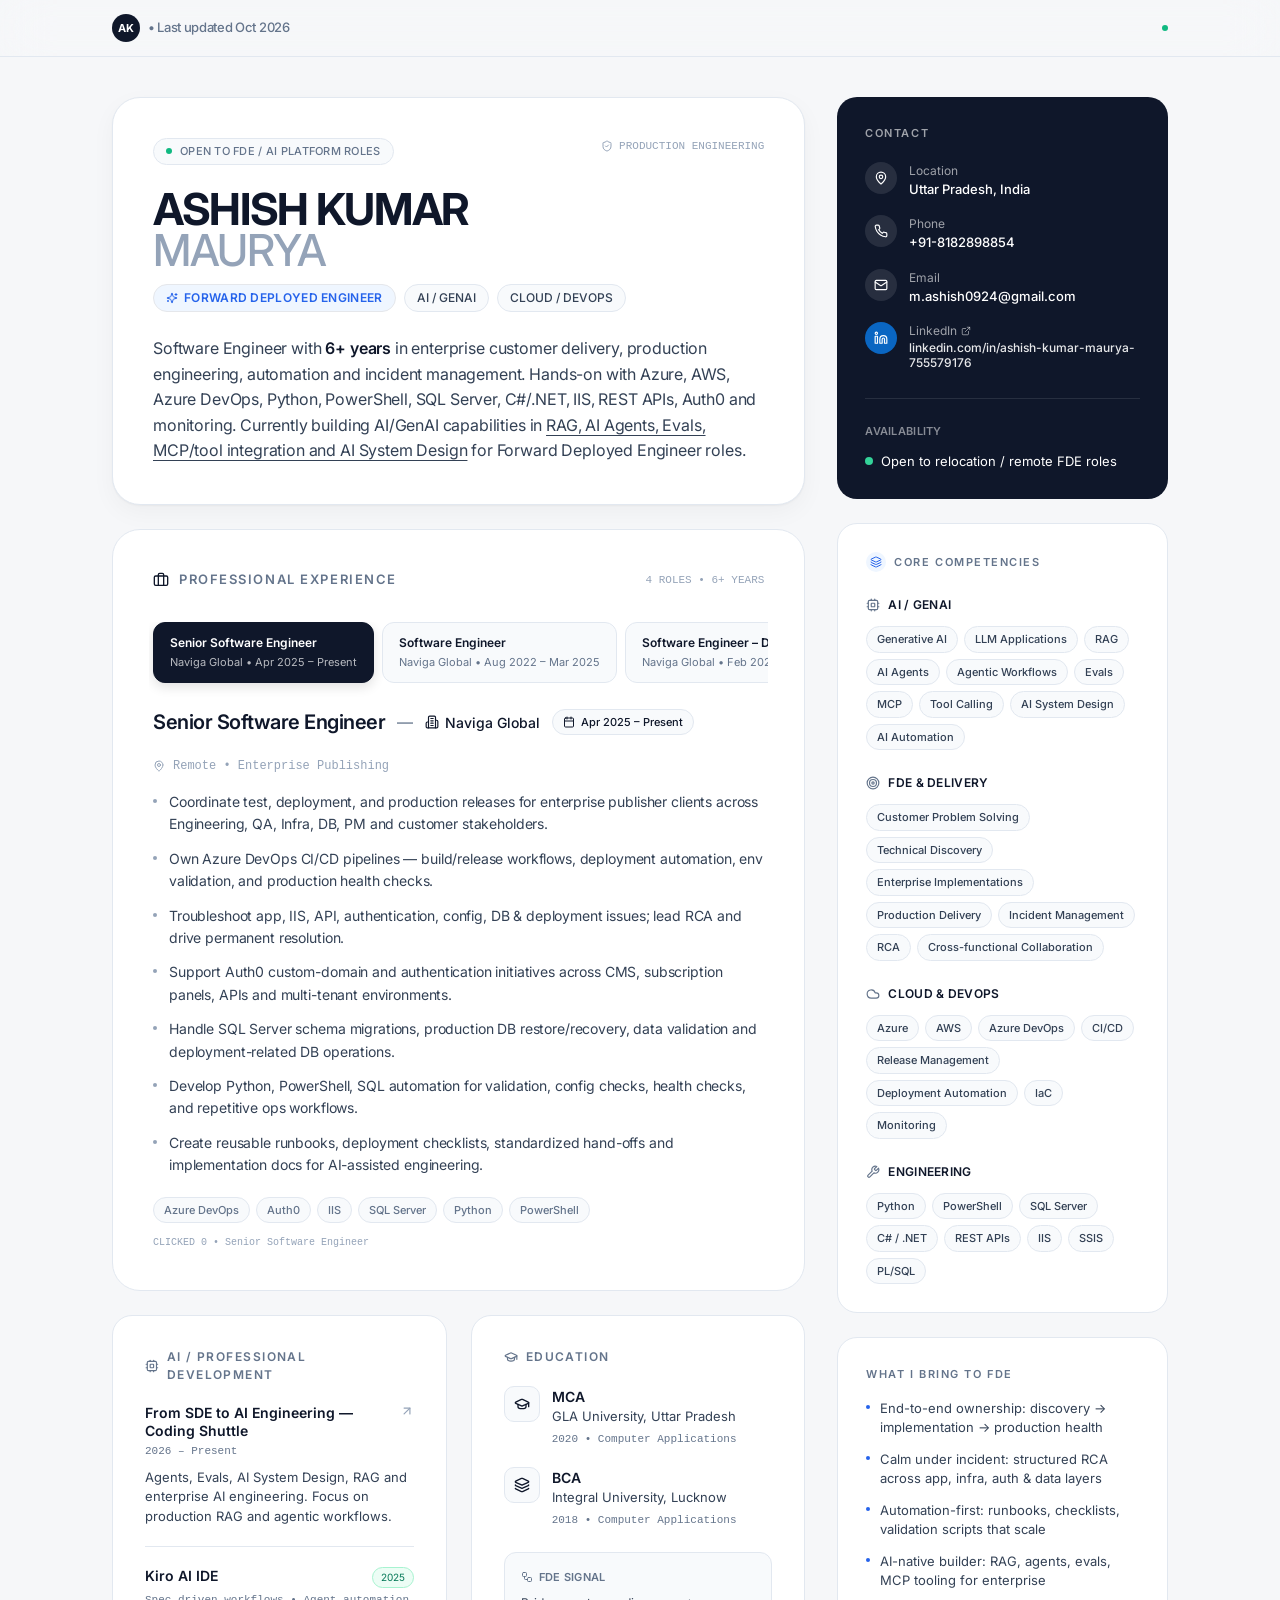
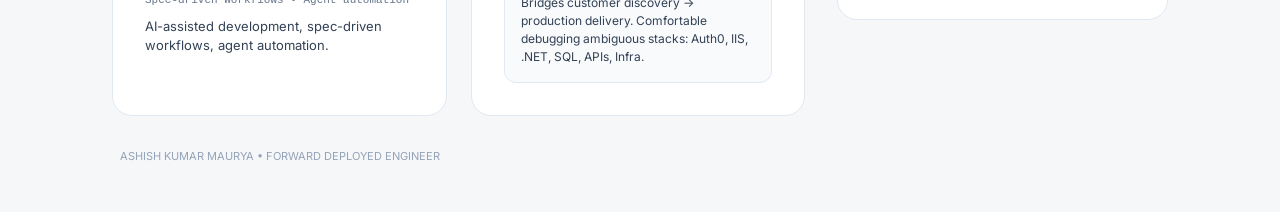
==== commit 87a9ece0: "Update print statement from 'Hello' to 'Goodbye'" ====
--- a/index.html
+++ b/index.html
@@ -1,230 +1,34 @@
 <!DOCTYPE html>
 <html lang="en">
 <head>
-  <meta charset="UTF-8" />
-  <meta name="viewport" content="width=device-width, initial-scale=1.0" />
-  <meta name="description" content="Ashish Kumar Maurya — Senior Software & DevOps Engineer specializing in .NET, Azure, AWS, CI/CD, infrastructure automation and AI-assisted development." />
-  <title>Ashish Kumar Maurya | Senior Software & DevOps Engineer</title>
-  <link rel="stylesheet" href="styles.css" />
+  <meta charset="UTF-8">
+  <meta name="viewport" content="width=device-width, initial-scale=1">
+  <title>React Artifact</title>
+  <style>@import url("https://fonts.googleapis.com/css2?family=Inter:wght@400;500;600;700&family=JetBrains+Mono:wght@400;500&display=swap");*,:after,:before{--tw-border-spacing-x:0;--tw-border-spacing-y:0;--tw-translate-x:0;--tw-translate-y:0;--tw-rotate:0;--tw-skew-x:0;--tw-skew-y:0;--tw-scale-x:1;--tw-scale-y:1;--tw-pan-x: ;--tw-pan-y: ;--tw-pinch-zoom: ;--tw-scroll-snap-strictness:proximity;--tw-gradient-from-position: ;--tw-gradient-via-position: ;--tw-gradient-to-position: ;--tw-ordinal: ;--tw-slashed-zero: ;--tw-numeric-figure: ;--tw-numeric-spacing: ;--tw-numeric-fraction: ;--tw-ring-inset: ;--tw-ring-offset-width:0px;--tw-ring-offset-color:#fff;--tw-ring-color:rgba(59,130,246,.5);--tw-ring-offset-shadow:0 0 #0000;--tw-ring-shadow:0 0 #0000;--tw-shadow:0 0 #0000;--tw-shadow-colored:0 0 #0000;--tw-blur: ;--tw-brightness: ;--tw-contrast: ;--tw-grayscale: ;--tw-hue-rotate: ;--tw-invert: ;--tw-saturate: ;--tw-sepia: ;--tw-drop-shadow: ;--tw-backdrop-blur: ;--tw-backdrop-brightness: ;--tw-backdrop-contrast: ;--tw-backdrop-grayscale: ;--tw-backdrop-hue-rotate: ;--tw-backdrop-invert: ;--tw-backdrop-opacity: ;--tw-backdrop-saturate: ;--tw-backdrop-sepia: ;--tw-contain-size: ;--tw-contain-layout: ;--tw-contain-paint: ;--tw-contain-style: }::backdrop{--tw-border-spacing-x:0;--tw-border-spacing-y:0;--tw-translate-x:0;--tw-translate-y:0;--tw-rotate:0;--tw-skew-x:0;--tw-skew-y:0;--tw-scale-x:1;--tw-scale-y:1;--tw-pan-x: ;--tw-pan-y: ;--tw-pinch-zoom: ;--tw-scroll-snap-strictness:proximity;--tw-gradient-from-position: ;--tw-gradient-via-position: ;--tw-gradient-to-position: ;--tw-ordinal: ;--tw-slashed-zero: ;--tw-numeric-figure: ;--tw-numeric-spacing: ;--tw-numeric-fraction: ;--tw-ring-inset: ;--tw-ring-offset-width:0px;--tw-ring-offset-color:#fff;--tw-ring-color:rgba(59,130,246,.5);--tw-ring-offset-shadow:0 0 #0000;--tw-ring-shadow:0 0 #0000;--tw-shadow:0 0 #0000;--tw-shadow-colored:0 0 #0000;--tw-blur: ;--tw-brightness: ;--tw-contrast: ;--tw-grayscale: ;--tw-hue-rotate: ;--tw-invert: ;--tw-saturate: ;--tw-sepia: ;--tw-drop-shadow: ;--tw-backdrop-blur: ;--tw-backdrop-brightness: ;--tw-backdrop-contrast: ;--tw-backdrop-grayscale: ;--tw-backdrop-hue-rotate: ;--tw-backdrop-invert: ;--tw-backdrop-opacity: ;--tw-backdrop-saturate: ;--tw-backdrop-sepia: ;--tw-contain-size: ;--tw-contain-layout: ;--tw-contain-paint: ;--tw-contain-style: }
+
+/*! tailwindcss v3.4.18 | MIT License | https://tailwindcss.com*/*,:after,:before{box-sizing:border-box;border:0 solid #e5e7eb}:after,:before{--tw-content:""}:host,html{line-height:1.5;-webkit-text-size-adjust:100%;-moz-tab-size:4;-o-tab-size:4;tab-size:4;font-family:ui-sans-serif,system-ui,sans-serif,Apple Color Emoji,Segoe UI Emoji,Segoe UI Symbol,Noto Color Emoji;font-feature-settings:normal;font-variation-settings:normal;-webkit-tap-highlight-color:transparent}body{margin:0;line-height:inherit}hr{height:0;color:inherit;border-top-width:1px}abbr:where([title]){-webkit-text-decoration:underline dotted;text-decoration:underline dotted}h1,h2,h3,h4,h5,h6{font-size:inherit;font-weight:inherit}a{color:inherit;text-decoration:inherit}b,strong{font-weight:bolder}code,kbd,pre,samp{font-family:ui-monospace,SFMono-Regular,Menlo,Monaco,Consolas,Liberation Mono,Courier New,monospace;font-feature-settings:normal;font-variation-settings:normal;font-size:1em}small{font-size:80%}sub,sup{font-size:75%;line-height:0;position:relative;vertical-align:baseline}sub{bottom:-.25em}sup{top:-.5em}table{text-indent:0;border-color:inherit;border-collapse:collapse}button,input,optgroup,select,textarea{font-family:inherit;font-feature-settings:inherit;font-variation-settings:inherit;font-size:100%;font-weight:inherit;line-height:inherit;letter-spacing:inherit;color:inherit;margin:0;padding:0}button,select{text-transform:none}button,input:where([type=button]),input:where([type=reset]),input:where([type=submit]){-webkit-appearance:button;background-color:transparent;background-image:none}:-moz-focusring{outline:auto}:-moz-ui-invalid{box-shadow:none}progress{vertical-align:baseline}::-webkit-inner-spin-button,::-webkit-outer-spin-button{height:auto}[type=search]{-webkit-appearance:textfield;outline-offset:-2px}::-webkit-search-decoration{-webkit-appearance:none}::-webkit-file-upload-button{-webkit-appearance:button;font:inherit}summary{display:list-item}blockquote,dd,dl,figure,h1,h2,h3,h4,h5,h6,hr,p,pre{margin:0}fieldset{margin:0}fieldset,legend{padding:0}menu,ol,ul{list-style:none;margin:0;padding:0}dialog{padding:0}textarea{resize:vertical}input::-moz-placeholder,textarea::-moz-placeholder{opacity:1;color:#9ca3af}input::placeholder,textarea::placeholder{opacity:1;color:#9ca3af}[role=button],button{cursor:pointer}:disabled{cursor:default}audio,canvas,embed,iframe,img,object,svg,video{display:block;vertical-align:middle}img,video{max-width:100%;height:auto}[hidden]:where(:not([hidden=until-found])){display:none}.static{position:static}.sticky{position:sticky}.top-0{top:0}.z-40{z-index:40}.col-span-12{grid-column:span 12/span 12}.-mx-1{margin-left:-.25rem;margin-right:-.25rem}.mx-auto{margin-left:auto;margin-right:auto}.mb-3{margin-bottom:.75rem}.mb-4{margin-bottom:1rem}.mb-5{margin-bottom:1.25rem}.mb-6{margin-bottom:1.5rem}.mb-8{margin-bottom:2rem}.mt-1{margin-top:.25rem}.mt-1\.5{margin-top:.375rem}.mt-2{margin-top:.5rem}.mt-3{margin-top:.75rem}.mt-5{margin-top:1.25rem}.mt-6{margin-top:1.5rem}.mt-7{margin-top:1.75rem}.mt-\[8px\]{margin-top:8px}.block{display:block}.inline{display:inline}.flex{display:flex}.inline-flex{display:inline-flex}.grid{display:grid}.hidden{display:none}.h-1{height:.25rem}.h-1\.5{height:.375rem}.h-2{height:.5rem}.h-5{height:1.25rem}.h-7{height:1.75rem}.h-8{height:2rem}.h-9{height:2.25rem}.h-\[4px\]{height:4px}.h-\[56px\]{height:56px}.h-px{height:1px}.min-h-screen{min-height:100vh}.w-1{width:.25rem}.w-1\.5{width:.375rem}.w-2{width:.5rem}.w-5{width:1.25rem}.w-7{width:1.75rem}.w-8{width:2rem}.w-9{width:2.25rem}.w-\[4px\]{width:4px}.w-full{width:100%}.min-w-0{min-width:0}.min-w-\[180px\]{min-width:180px}.max-w-\[1120px\]{max-width:1120px}.max-w-none{max-width:none}.shrink-0{flex-shrink:0}.animate-\[fadeIn_0\.2s_ease\]{animation:fadeIn .2s ease}@keyframes pulse{50%{opacity:.5}}.animate-pulse{animation:pulse 2s cubic-bezier(.4,0,.6,1) infinite}.cursor-default{cursor:default}.grid-cols-1{grid-template-columns:repeat(1,minmax(0,1fr))}.grid-cols-12{grid-template-columns:repeat(12,minmax(0,1fr))}.flex-wrap{flex-wrap:wrap}.place-items-center{place-items:center}.items-start{align-items:flex-start}.items-center{align-items:center}.justify-between{justify-content:space-between}.gap-1{gap:.25rem}.gap-1\.5{gap:.375rem}.gap-2{gap:.5rem}.gap-2\.5{gap:.625rem}.gap-3{gap:.75rem}.gap-4{gap:1rem}.gap-6{gap:1.5rem}.space-y-3>:not([hidden])~:not([hidden]){--tw-space-y-reverse:0;margin-top:calc(.75rem*(1 - var(--tw-space-y-reverse)));margin-bottom:calc(.75rem*var(--tw-space-y-reverse))}.space-y-4>:not([hidden])~:not([hidden]){--tw-space-y-reverse:0;margin-top:calc(1rem*(1 - var(--tw-space-y-reverse)));margin-bottom:calc(1rem*var(--tw-space-y-reverse))}.space-y-5>:not([hidden])~:not([hidden]){--tw-space-y-reverse:0;margin-top:calc(1.25rem*(1 - var(--tw-space-y-reverse)));margin-bottom:calc(1.25rem*var(--tw-space-y-reverse))}.space-y-6>:not([hidden])~:not([hidden]){--tw-space-y-reverse:0;margin-top:calc(1.5rem*(1 - var(--tw-space-y-reverse)));margin-bottom:calc(1.5rem*var(--tw-space-y-reverse))}.overflow-hidden{overflow:hidden}.overflow-x-auto{overflow-x:auto}.overflow-x-clip{overflow-x:clip}.break-words{overflow-wrap:break-word}.break-all{word-break:break-all}.rounded-\[10px\]{border-radius:10px}.rounded-\[12px\]{border-radius:12px}.rounded-\[20px\]{border-radius:20px}.rounded-full{border-radius:9999px}.border{border-width:1px}.border-b{border-bottom-width:1px}.border-t{border-top-width:1px}.border-\[var\(--border\)\]{border-color:var(--border)}.border-emerald-200{--tw-border-opacity:1;border-color:rgb(167 243 208/var(--tw-border-opacity,1))}.border-slate-900{--tw-border-opacity:1;border-color:rgb(15 23 42/var(--tw-border-opacity,1))}.border-white\/10{border-color:hsla(0,0%,100%,.1)}.bg-\[\#0A66C2\]{--tw-bg-opacity:1;background-color:rgb(10 102 194/var(--tw-bg-opacity,1))}.bg-\[var\(--accent\)\]{background-color:var(--accent)}.bg-\[var\(--accent-soft\)\]{background-color:var(--accent-soft)}.bg-\[var\(--bg\)\]{background-color:var(--bg)}.bg-\[var\(--border\)\]{background-color:var(--border)}.bg-\[var\(--muted-2\)\]{background-color:var(--muted-2)}.bg-\[var\(--surface\)\]{background-color:var(--surface)}.bg-\[var\(--surface-2\)\]{background-color:var(--surface-2)}.bg-emerald-400{--tw-bg-opacity:1;background-color:rgb(52 211 153/var(--tw-bg-opacity,1))}.bg-emerald-50{--tw-bg-opacity:1;background-color:rgb(236 253 245/var(--tw-bg-opacity,1))}.bg-emerald-500{--tw-bg-opacity:1;background-color:rgb(16 185 129/var(--tw-bg-opacity,1))}.bg-slate-900{--tw-bg-opacity:1;background-color:rgb(15 23 42/var(--tw-bg-opacity,1))}.bg-white\/10{background-color:hsla(0,0%,100%,.1)}.p-4{padding:1rem}.p-6{padding:1.5rem}.p-7{padding:1.75rem}.px-1{padding-left:.25rem;padding-right:.25rem}.px-2{padding-left:.5rem;padding-right:.5rem}.px-2\.5{padding-left:.625rem;padding-right:.625rem}.px-3{padding-left:.75rem;padding-right:.75rem}.px-4{padding-left:1rem;padding-right:1rem}.px-5{padding-left:1.25rem;padding-right:1.25rem}.py-0\.5{padding-top:.125rem;padding-bottom:.125rem}.py-1{padding-top:.25rem;padding-bottom:.25rem}.py-2{padding-top:.5rem;padding-bottom:.5rem}.py-3{padding-top:.75rem;padding-bottom:.75rem}.py-8{padding-top:2rem;padding-bottom:2rem}.pb-4{padding-bottom:1rem}.pt-6{padding-top:1.5rem}.text-left{text-align:left}.font-mono{font-family:ui-monospace,SFMono-Regular,Menlo,Monaco,Consolas,Liberation Mono,Courier New,monospace}.text-\[10px\]{font-size:10px}.text-\[11px\]{font-size:11px}.text-\[12px\]{font-size:12px}.text-\[13px\]{font-size:13px}.text-\[14px\]{font-size:14px}.text-\[15px\]{font-size:15px}.text-\[20px\]{font-size:20px}.text-\[30px\]{font-size:30px}.font-\[400\]{font-weight:400}.font-\[500\]{font-weight:500}.font-\[700\],.font-bold{font-weight:700}.font-medium{font-weight:500}.font-semibold{font-weight:600}.uppercase{text-transform:uppercase}.leading-\[0\.95\]{line-height:.95}.leading-\[1\.5\]{line-height:1.5}.leading-\[1\.6\]{line-height:1.6}.leading-tight{line-height:1.25}.tracking-\[-0\.01em\]{letter-spacing:-.01em}.tracking-\[-0\.02em\]{letter-spacing:-.02em}.tracking-\[-0\.03em\]{letter-spacing:-.03em}.tracking-\[0\.12em\]{letter-spacing:.12em}.tracking-\[0\.14em\]{letter-spacing:.14em}.tracking-tight{letter-spacing:-.025em}.tracking-wide{letter-spacing:.025em}.text-\[var\(--accent\)\]{color:var(--accent)}.text-\[var\(--muted\)\]{color:var(--muted)}.text-\[var\(--muted-2\)\]{color:var(--muted-2)}.text-\[var\(--text\)\]{color:var(--text)}.text-\[var\(--text-soft\)\]{color:var(--text-soft)}.text-emerald-700{--tw-text-opacity:1;color:rgb(4 120 87/var(--tw-text-opacity,1))}.text-white{--tw-text-opacity:1;color:rgb(255 255 255/var(--tw-text-opacity,1))}.text-white\/50{color:hsla(0,0%,100%,.5)}.text-white\/60{color:hsla(0,0%,100%,.6)}.text-white\/70{color:hsla(0,0%,100%,.7)}.text-white\/90{color:hsla(0,0%,100%,.9)}.underline{text-decoration-line:underline}.underline-offset-4{text-underline-offset:4px}.antialiased{-webkit-font-smoothing:antialiased;-moz-osx-font-smoothing:grayscale}.shadow-\[0_1px_2px_rgba\(0\2c 0\2c 0\2c 0\.04\)\2c 0_8px_24px_rgba\(0\2c 0\2c 0\2c 0\.04\)\]{--tw-shadow:0 1px 2px rgba(0,0,0,.04),0 8px 24px rgba(0,0,0,.04);--tw-shadow-colored:0 1px 2px var(--tw-shadow-color),0 8px 24px var(--tw-shadow-color);box-shadow:var(--tw-ring-offset-shadow,0 0 #0000),var(--tw-ring-shadow,0 0 #0000),var(--tw-shadow)}.shadow-\[0_4px_12px_rgba\(0\2c 0\2c 0\2c 0\.12\)\]{--tw-shadow:0 4px 12px rgba(0,0,0,.12);--tw-shadow-colored:0 4px 12px var(--tw-shadow-color);box-shadow:var(--tw-ring-offset-shadow,0 0 #0000),var(--tw-ring-shadow,0 0 #0000),var(--tw-shadow)}.backdrop-blur-xl{--tw-backdrop-blur:blur(24px);backdrop-filter:var(--tw-backdrop-blur) var(--tw-backdrop-brightness) var(--tw-backdrop-contrast) var(--tw-backdrop-grayscale) var(--tw-backdrop-hue-rotate) var(--tw-backdrop-invert) var(--tw-backdrop-opacity) var(--tw-backdrop-saturate) var(--tw-backdrop-sepia)}.transition-all{transition-property:all;transition-timing-function:cubic-bezier(.4,0,.2,1);transition-duration:.15s}.transition-colors{transition-property:color,background-color,border-color,text-decoration-color,fill,stroke;transition-timing-function:cubic-bezier(.4,0,.2,1);transition-duration:.15s}:root{--bg:#f6f7f9;--surface:#fff;--surface-2:#f8fafc;--text:#0f172a;--text-soft:#334155;--muted:#64748b;--muted-2:#94a3b8;--border:#e2e8f0;--border-strong:#cbd5e1;--accent:#2563eb;--accent-soft:#eff6ff;--accent-2:#1d4ed8;--slate-900:#0f172a}@media (prefers-color-scheme:dark){:root{--bg:#0b0f19;--surface:#111827;--surface-2:#151d2f;--text:#f1f5f9;--text-soft:#cbd5e1;--muted:#94a3b8;--muted-2:#64748b;--border:#1e293b;--border-strong:#334155;--accent:#60a5fa;--accent-soft:#172554;--accent-2:#93c5fd}}*{font-family:Inter,-apple-system,BlinkMacSystemFont,sans-serif}@media print{:root{--bg:#fff!important;--surface:#fff!important;--text:#000!important}body{-webkit-print-color-adjust:exact;print-color-adjust:exact}}.selection\:bg-\[var\(--accent-soft\)\] ::-moz-selection{background-color:var(--accent-soft)}.selection\:bg-\[var\(--accent-soft\)\] ::selection{background-color:var(--accent-soft)}.selection\:text-\[var\(--accent\)\] ::-moz-selection{color:var(--accent)}.selection\:text-\[var\(--accent\)\] ::selection{color:var(--accent)}.selection\:bg-\[var\(--accent-soft\)\]::-moz-selection{background-color:var(--accent-soft)}.selection\:bg-\[var\(--accent-soft\)\]::selection{background-color:var(--accent-soft)}.selection\:text-\[var\(--accent\)\]::-moz-selection{color:var(--accent)}.selection\:text-\[var\(--accent\)\]::selection{color:var(--accent)}.hover\:border-\[var\(--border-strong\)\]:hover{border-color:var(--border-strong)}.hover\:text-\[var\(--text\)\]:hover{color:var(--text)}.hover\:underline:hover{text-decoration-line:underline}.group:hover .group-hover\:bg-white\/15{background-color:hsla(0,0%,100%,.15)}.group:hover .group-hover\:text-white{--tw-text-opacity:1;color:rgb(255 255 255/var(--tw-text-opacity,1))}@media (min-width:640px){.sm\:block{display:block}.sm\:hidden{display:none}}@media (min-width:768px){.md\:inline{display:inline}.md\:grid-cols-2{grid-template-columns:repeat(2,minmax(0,1fr))}.md\:gap-8{gap:2rem}.md\:rounded-\[28px\]{border-radius:28px}.md\:p-10{padding:2.5rem}.md\:p-7{padding:1.75rem}.md\:p-8{padding:2rem}.md\:px-8{padding-left:2rem;padding-right:2rem}.md\:py-10{padding-top:2.5rem;padding-bottom:2.5rem}.md\:text-\[16px\]{font-size:16px}.md\:text-\[44px\]{font-size:44px}}@media (min-width:1024px){.lg\:sticky{position:sticky}.lg\:top-\[72px\]{top:72px}.lg\:col-span-4{grid-column:span 4/span 4}.lg\:col-span-8{grid-column:span 8/span 8}.lg\:block{display:block}.lg\:hidden{display:none}}@media print{.print\:hidden{display:none}}</style>
 </head>
 <body>
-  <header class="nav">
-    <div class="container nav-inner">
-      <a class="brand" href="#top">AKM<span>.</span></a>
-      <nav>
-        <a href="#about">About</a>
-        <a href="#experience">Experience</a>
-        <a href="#skills">Skills</a>
-        <a href="#projects">Projects</a>
-        <a href="#contact">Contact</a>
-      </nav>
-    </div>
-  </header>
-
-  <main id="top">
-    <section class="hero">
-      <div class="container hero-grid">
-        <div>
-          <p class="eyebrow">SENIOR SOFTWARE & DEVOPS ENGINEER</p>
-          <h1>Senior Software Engineer building .NET applications, CI/CD pipelines, and cloud infrastructure.</h1>
-          <p class="hero-copy">
-            6+ years across .NET/C#, SQL, Azure, AWS, Azure DevOps, CI/CD,
-            PowerShell, IIS, Windows Server, and production engineering.
-          </p>
-          <div class="actions">
-            <a class="button primary" href="#projects">View Projects</a>
-            <!--<a class="button secondary" href="resume.pdf" target="_blank" rel="noopener">Download Resume</a>-->
-            <a class="button secondary" href="https://www.linkedin.com/in/m-ashish-maurya/" target="_blank" rel="noopener">LinkedIn</a>
-            <!--<a class="button secondary" href="https://github.com/Ashish0924" target="_blank" rel="noopener">GitHub</a>-->
-          </div>
-          <div class="stats">
-            <div><strong>6+</strong><span>Years Experience</span></div>
-            <div><strong>50+</strong><span>CI/CD Pipelines</span></div>
-            <div><strong>Azure + AWS</strong><span>Multi-Cloud</span></div>
-          </div>
-        </div>
-        <aside class="hero-card">
-          <div class="terminal">
-            <div class="terminal-bar"><span></span><span></span><span></span></div>
-            <pre><code>$ whoami
-Ashish Kumar Maurya
-
-$ expertise
-.NET / C# / SQL
-Azure / AWS
-Azure DevOps / CI/CD
-PowerShell / Python
-IIS / Windows Server
-
-$ experience
-6+ years
-50+ CI/CD pipelines</code></pre>
-          </div>
-        </aside>
-      </div>
-    </section>
-
-    <section id="about" class="section">
-      <div class="container narrow">
-        <p class="eyebrow">ABOUT</p>
-        <h2>Software engineering with a DevOps mindset.</h2>
-        <p>
-          I’m a Senior Software & DevOps Engineer with 6+ years of experience building,
-          deploying, automating, and supporting enterprise software and cloud environments.
-        </p>
-        <p>
-          My experience sits at the intersection of software engineering and DevOps, with
-          hands-on work across .NET/C#, SQL, Azure, AWS, Azure DevOps, CI/CD, infrastructure
-          automation, Windows Server, IIS, monitoring, and production support.
-        </p>
-        <p>
-          I enjoy solving difficult production and engineering problems, automating repetitive
-          work, and connecting development, infrastructure, and operations into a more efficient
-          software delivery process.
-        </p>
-      </div>
-    </section>
-
-    <section id="experience" class="section muted">
-      <div class="container">
-        <p class="eyebrow">EXPERIENCE</p>
-        <h2>Career progression</h2>
-
-        <div class="timeline">
-          <article class="role">
-            <div class="role-head">
-              <div><h3>Senior Software Engineer</h3><p>Naviga Global</p></div>
-              <span>Apr 2025 — Present</span>
-            </div>
-            <ul>
-              <li>Architect and maintain enterprise CI/CD pipelines using Azure DevOps.</li>
-              <li>Automate build, release, and infrastructure provisioning with Azure Pipelines, ARM templates, and PowerShell.</li>
-              <li>Support Azure and AWS environments with a focus on deployment reliability and standardization.</li>
-              <li>Implement monitoring, logging, alerting, incident response, and root-cause analysis.</li>
-              <li>Support .NET applications and SQL workloads across development, test, and production.</li>
-              <li>Explore AI-assisted development for scripting, code investigation, refactoring, and DevOps automation.</li>
-            </ul>
-          </article>
-
-          <article class="role">
-            <div class="role-head">
-              <div><h3>Software Engineer</h3><p>Naviga Global</p></div>
-              <span>Aug 2022 — Mar 2025</span>
-            </div>
-            <ul>
-              <li>Built and maintained CI/CD pipelines and automated deployment workflows using Azure DevOps.</li>
-              <li>Supported enterprise applications through deployment, monitoring, maintenance, and production troubleshooting.</li>
-              <li>Optimized SQL queries and supported .NET application debugging.</li>
-              <li>Developed PowerShell and Python automation to reduce manual operational work.</li>
-              <li>Supported Windows Server and IIS-based application hosting environments.</li>
-            </ul>
-          </article>
-
-          <article class="role">
-            <div class="role-head">
-              <div><h3>Software Engineer — Database</h3><p>Naviga Global</p></div>
-              <span>Feb 2022 — Aug 2022</span>
-            </div>
-            <ul>
-              <li>Developed database workflows using SQL, SSIS, and C# for high-volume data processing.</li>
-              <li>Built utilities for large-scale data loading and validation.</li>
-              <li>Provided production database support focused on data integrity and system stability.</li>
-            </ul>
-          </article>
-
-          <article class="role">
-            <div class="role-head">
-              <div><h3>Associate Software Engineer</h3><p>Indus Valley Partners</p></div>
-              <span>Nov 2019 — Apr 2021</span>
-            </div>
-            <ul>
-              <li>Developed and enhanced enterprise financial applications using .NET, C#, SQL, and PL/SQL.</li>
-              <li>Built automation components and software enhancements for SaaS applications.</li>
-              <li>Supported client upgrade deployments and RDLC reporting requirements.</li>
-            </ul>
-          </article>
-        </div>
-      </div>
-    </section>
-
-    <section id="skills" class="section">
-      <div class="container">
-        <p class="eyebrow">TECHNICAL STACK</p>
-        <h2>Tools I work with</h2>
-        <div class="skill-grid">
-          <div class="skill-card"><h3>Software</h3><p>.NET · C# · SQL · Python · JavaScript · LINQ</p></div>
-          <div class="skill-card"><h3>Cloud</h3><p>Microsoft Azure · AWS · ARM Templates · Cloud Infrastructure</p></div>
-          <div class="skill-card"><h3>DevOps</h3><p>Azure DevOps · CI/CD · Pipelines · Build & Release Automation · TFVC</p></div>
-          <div class="skill-card"><h3>Infrastructure</h3><p>Windows Server · IIS · Application Hosting · PowerShell · Shell Scripting</p></div>
-          <div class="skill-card"><h3>Reliability</h3><p>Monitoring · Logging · Alerting · Incident Response · RCA · Performance Optimization</p></div>
-          <div class="skill-card"><h3>Data</h3><p>SQL Server · SSIS · PL/SQL · Query Optimization · Database Automation</p></div>
-          <p class="hero-note">Open to Senior Software Engineer, Senior DevOps Engineer, Cloud/DevOps Engineer and related roles.</p>
-        </div>
-      </div>
-    </section>
-
-    <section id="projects" class="section muted">
-      <div class="container">
-        <p class="eyebrow">PORTFOLIO</p>
-        <h2>Selected projects</h2>
-        <p class="section-lead">
-          These are portfolio projects designed to demonstrate practical engineering capability.
-          Replace the placeholders with your GitHub repositories as each project is completed.
-        </p>
-        <div class="project-grid">
-          <article class="project">
-            <span class="tag">.NET · CI/CD</span>
-            <h3>Enterprise .NET CI/CD & IIS Deployment</h3>
-            <p>
-              Production-style .NET application with SQL Server, Azure DevOps CI/CD,
-              PowerShell deployment automation, IIS hosting, health checks, and deployment validation.
-            </p>
-            <a href="https://github.com/Ashish0924" target="_blank" rel="noopener" class="project-link">GitHub repository →</a>
-          </article>
-          <article class="project">
-            <span class="tag">Azure · AWS · IaC</span>
-            <h3>Multi-Cloud Infrastructure Automation</h3>
-            <p>
-              Repeatable environment provisioning and deployment workflows across Azure and AWS,
-              with infrastructure automation, configuration, monitoring, and cleanup.
-            </p>
-            <a href="https://github.com/Ashish0924" target="_blank" rel="noopener" class="project-link">GitHub repository →</a>
-          </article>
-          <article class="project">
-            <span class="tag">AI · DevOps</span>
-            <h3>AI-Assisted DevOps Toolkit</h3>
-            <p>
-              Automation utilities for pipeline troubleshooting, deployment validation, log analysis,
-              SQL checks, and repetitive engineering workflows using AI-assisted development.
-            </p>
-            <a href="https://github.com/Ashish0924" target="_blank" rel="noopener" class="project-link">GitHub repository →</a>
-          </article>
-        </div>
-      </div>
-    </section>
-
-    <section id="contact" class="section contact">
-      <div class="container contact-box">
-        <div>
-          <p class="eyebrow">CONTACT</p>
-          <h2>Let’s build and ship better software.</h2>
-          <p>Open to Senior Software Engineer, Senior DevOps Engineer, Cloud/DevOps Engineer, and related opportunities.</p>
-        </div>
-        <div class="contact-links">
-          <a href="mailto:m.ashish0924@gmail.com">m.ashish0924@gmail.com</a>
-          <a href="https://www.linkedin.com/in/m-ashish-maurya/" target="_blank" rel="noopener">linkedin.com/in/m-ashish-maurya</a>
-        </div>
-      </div>
-    </section>
-  </main>
-
-  <footer>
-    <div class="container footer-inner">
-      <span>© 2026 Ashish Kumar Maurya</span>
-      <span>Senior Software & DevOps Engineer</span>
-    </div>
-  </footer>
-
-  <script src="script.js"></script>
+  <div id="root"></div>
+  
+  <script type="module">var fd=Object.create;var{getPrototypeOf:pd,defineProperty:Jl,getOwnPropertyNames:md}=Object;var vd=Object.prototype.hasOwnProperty;var Fe=(e,t,n)=>{n=e!=null?fd(pd(e)):{};let r=t||!e||!e.__esModule?Jl(n,"default",{value:e,enumerable:!0}):n;for(let l of md(e))if(!vd.call(r,l))Jl(r,l,{get:()=>e[l],enumerable:!0});return r};var _r=(e,t)=>()=>(t||e((t={exports:{}}).exports,t),t.exports);var hd=(e,t)=>{for(var n in t)Jl(e,n,{get:t[n],enumerable:!0,configurable:!0,set:(r)=>t[n]=()=>r})};var yd=(e,t)=>()=>(e&&(t=e(e=0)),t);var gt=_r((Ld)=>{var Sn=Symbol.for("react.element"),gd=Symbol.for("react.portal"),wd=Symbol.for("react.fragment"),Sd=Symbol.for("react.strict_mode"),kd=Symbol.for("react.profiler"),xd=Symbol.for("react.provider"),Ed=Symbol.for("react.context"),Nd=Symbol.for("react.forward_ref"),Cd=Symbol.for("react.suspense"),_d=Symbol.for("react.memo"),Pd=Symbol.for("react.lazy"),ku=Symbol.iterator;function zd(e){if(e===null||typeof e!=="object")return null;return e=ku&&e[ku]||e["@@iterator"],typeof e==="function"?e:null}var Nu={isMounted:function(){return!1},enqueueForceUpdate:function(){},enqueueReplaceState:function(){},enqueueSetState:function(){}},Cu=Object.assign,_u={};function At(e,t,n){this.props=e,this.context=t,this.refs=_u,this.updater=n||Nu}At.prototype.isReactComponent={};At.prototype.setState=function(e,t){if(typeof e!=="object"&&typeof e!=="function"&&e!=null)throw Error("setState(...): takes an object of state variables to update or a function which returns an object of state variables.");this.updater.enqueueSetState(this,e,t,"setState")};At.prototype.forceUpdate=function(e){this.updater.enqueueForceUpdate(this,e,"forceUpdate")};function Pu(){}Pu.prototype=At.prototype;function jl(e,t,n){this.props=e,this.context=t,this.refs=_u,this.updater=n||Nu}var bl=jl.prototype=new Pu;bl.constructor=jl;Cu(bl,At.prototype);bl.isPureReactComponent=!0;var xu=Array.isArray,zu=Object.prototype.hasOwnProperty,ei={current:null},Tu={key:!0,ref:!0,__self:!0,__source:!0};function Du(e,t,n){var r,l={},i=null,o=null;if(t!=null)for(r in t.ref!==void 0&&(o=t.ref),t.key!==void 0&&(i=""+t.key),t)zu.call(t,r)&&!Tu.hasOwnProperty(r)&&(l[r]=t[r]);var u=arguments.length-2;if(u===1)l.children=n;else if(1<u){for(var a=Array(u),c=0;c<u;c++)a[c]=arguments[c+2];l.children=a}if(e&&e.defaultProps)for(r in u=e.defaultProps,u)l[r]===void 0&&(l[r]=u[r]);return{$$typeof:Sn,type:e,key:i,ref:o,props:l,_owner:ei.current}}function Td(e,t){return{$$typeof:Sn,type:e.type,key:t,ref:e.ref,props:e.props,_owner:e._owner}}function ti(e){return typeof e==="object"&&e!==null&&e.$$typeof===Sn}function Dd(e){var t={"=":"=0",":":"=2"};return"$"+e.replace(/[=:]/g,function(n){return t[n]})}var Eu=/\/+/g;function ql(e,t){return typeof e==="object"&&e!==null&&e.key!=null?Dd(""+e.key):t.toString(36)}function zr(e,t,n,r,l){var i=typeof e;if(i==="undefined"||i==="boolean")e=null;var o=!1;if(e===null)o=!0;else switch(i){case"string":case"number":o=!0;break;case"object":switch(e.$$typeof){case Sn:case gd:o=!0}}if(o)return o=e,l=l(o),e=r===""?"."+ql(o,0):r,xu(l)?(n="",e!=null&&(n=e.replace(Eu,"$&/")+"/"),zr(l,t,n,"",function(c){return c})):l!=null&&(ti(l)&&(l=Td(l,n+(!l.key||o&&o.key===l.key?"":(""+l.key).replace(Eu,"$&/")+"/")+e)),t.push(l)),1;if(o=0,r=r===""?".":r+":",xu(e))for(var u=0;u<e.length;u++){i=e[u];var a=r+ql(i,u);o+=zr(i,t,n,a,l)}else if(a=zd(e),typeof a==="function")for(e=a.call(e),u=0;!(i=e.next()).done;)i=i.value,a=r+ql(i,u++),o+=zr(i,t,n,a,l);else if(i==="object")throw t=String(e),Error("Objects are not valid as a React child (found: "+(t==="[object Object]"?"object with keys {"+Object.keys(e).join(", ")+"}":t)+"). If you meant to render a collection of children, use an array instead.");return o}function Pr(e,t,n){if(e==null)return e;var r=[],l=0;return zr(e,r,"","",function(i){return t.call(n,i,l++)}),r}function Id(e){if(e._status===-1){var t=e._result;t=t(),t.then(function(n){if(e._status===0||e._status===-1)e._status=1,e._result=n},function(n){if(e._status===0||e._status===-1)e._status=2,e._result=n}),e._status===-1&&(e._status=0,e._result=t)}if(e._status===1)return e._result.default;throw e._result}var re={current:null},Tr={transition:null},Rd={ReactCurrentDispatcher:re,ReactCurrentBatchConfig:Tr,ReactCurrentOwner:ei};function Iu(){throw Error("act(...) is not supported in production builds of React.")}Ld.Children={map:Pr,forEach:function(e,t,n){Pr(e,function(){t.apply(this,arguments)},n)},count:function(e){var t=0;return Pr(e,function(){t++}),t},toArray:function(e){return Pr(e,function(t){return t})||[]},only:function(e){if(!ti(e))throw Error("React.Children.only expected to receive a single React element child.");return e}};Ld.Component=At;Ld.Fragment=wd;Ld.Profiler=kd;Ld.PureComponent=jl;Ld.StrictMode=Sd;Ld.Suspense=Cd;Ld.__SECRET_INTERNALS_DO_NOT_USE_OR_YOU_WILL_BE_FIRED=Rd;Ld.act=Iu;Ld.cloneElement=function(e,t,n){if(e===null||e===void 0)throw Error("React.cloneElement(...): The argument must be a React element, but you passed "+e+".");var r=Cu({},e.props),l=e.key,i=e.ref,o=e._owner;if(t!=null){if(t.ref!==void 0&&(i=t.ref,o=ei.current),t.key!==void 0&&(l=""+t.key),e.type&&e.type.defaultProps)var u=e.type.defaultProps;for(a in t)zu.call(t,a)&&!Tu.hasOwnProperty(a)&&(r[a]=t[a]===void 0&&u!==void 0?u[a]:t[a])}var a=arguments.length-2;if(a===1)r.children=n;else if(1<a){u=Array(a);for(var c=0;c<a;c++)u[c]=arguments[c+2];r.children=u}return{$$typeof:Sn,type:e.type,key:l,ref:i,props:r,_owner:o}};Ld.createContext=function(e){return e={$$typeof:Ed,_currentValue:e,_currentValue2:e,_threadCount:0,Provider:null,Consumer:null,_defaultValue:null,_globalName:null},e.Provider={$$typeof:xd,_context:e},e.Consumer=e};Ld.createElement=Du;Ld.createFactory=function(e){var t=Du.bind(null,e);return t.type=e,t};Ld.createRef=function(){return{current:null}};Ld.forwardRef=function(e){return{$$typeof:Nd,render:e}};Ld.isValidElement=ti;Ld.lazy=function(e){return{$$typeof:Pd,_payload:{_status:-1,_result:e},_init:Id}};Ld.memo=function(e,t){return{$$typeof:_d,type:e,compare:t===void 0?null:t}};Ld.startTransition=function(e){var t=Tr.transition;Tr.transition={};try{e()}finally{Tr.transition=t}};Ld.unstable_act=Iu;Ld.useCallback=function(e,t){return re.current.useCallback(e,t)};Ld.useContext=function(e){return re.current.useContext(e)};Ld.useDebugValue=function(){};Ld.useDeferredValue=function(e){return re.current.useDeferredValue(e)};Ld.useEffect=function(e,t){return re.current.useEffect(e,t)};Ld.useId=function(){return re.current.useId()};Ld.useImperativeHandle=function(e,t,n){return re.current.useImperativeHandle(e,t,n)};Ld.useInsertionEffect=function(e,t){return re.current.useInsertionEffect(e,t)};Ld.useLayoutEffect=function(e,t){return re.current.useLayoutEffect(e,t)};Ld.useMemo=function(e,t){return re.current.useMemo(e,t)};Ld.useReducer=function(e,t,n){return re.current.useReducer(e,t,n)};Ld.useRef=function(e){return re.current.useRef(e)};Ld.useState=function(e){return re.current.useState(e)};Ld.useSyncExternalStore=function(e,t,n){return re.current.useSyncExternalStore(e,t,n)};Ld.useTransition=function(){return re.current.useTransition()};Ld.version="18.3.1"});var Uu=_r((gf)=>{function ri(e,t){var n=e.length;e.push(t);e:for(;0<n;){var r=n-1>>>1,l=e[r];if(0<Dr(l,t))e[r]=t,e[n]=l,n=r;else break e}}function Ee(e){return e.length===0?null:e[0]}function Or(e){if(e.length===0)return null;var t=e[0],n=e.pop();if(n!==t){e[0]=n;e:for(var r=0,l=e.length,i=l>>>1;r<i;){var o=2*(r+1)-1,u=e[o],a=o+1,c=e[a];if(0>Dr(u,n))a<l&&0>Dr(c,u)?(e[r]=c,e[a]=n,r=a):(e[r]=u,e[o]=n,r=o);else if(a<l&&0>Dr(c,n))e[r]=c,e[a]=n,r=a;else break e}}return t}function Dr(e,t){var n=e.sortIndex-t.sortIndex;return n!==0?n:e.id-t.id}if(typeof performance==="object"&&typeof performance.now==="function")li=performance,gf.unstable_now=function(){return li.now()};else Ir=Date,ii=Ir.now(),gf.unstable_now=function(){return Ir.now()-ii};var li,Ir,ii,Ie=[],Je=[],yf=1,he=null,j=3,Mr=!1,wt=!1,xn=!1,Lu=typeof setTimeout==="function"?setTimeout:null,Ou=typeof clearTimeout==="function"?clearTimeout:null,Ru=typeof setImmediate<"u"?setImmediate:null;typeof navigator<"u"&&navigator.scheduling!==void 0&&navigator.scheduling.isInputPending!==void 0&&navigator.scheduling.isInputPending.bind(navigator.scheduling);function oi(e){for(var t=Ee(Je);t!==null;){if(t.callback===null)Or(Je);else if(t.startTime<=e)Or(Je),t.sortIndex=t.expirationTime,ri(Ie,t);else break;t=Ee(Je)}}function ai(e){if(xn=!1,oi(e),!wt)if(Ee(Ie)!==null)wt=!0,ci(si);else{var t=Ee(Je);t!==null&&di(ai,t.startTime-e)}}function si(e,t){wt=!1,xn&&(xn=!1,Ou(En),En=-1),Mr=!0;var n=j;try{oi(t);for(he=Ee(Ie);he!==null&&(!(he.expirationTime>t)||e&&!Fu());){var r=he.callback;if(typeof r==="function"){he.callback=null,j=he.priorityLevel;var l=r(he.expirationTime<=t);t=gf.unstable_now(),typeof l==="function"?he.callback=l:he===Ee(Ie)&&Or(Ie),oi(t)}else Or(Ie);he=Ee(Ie)}if(he!==null)var i=!0;else{var o=Ee(Je);o!==null&&di(ai,o.startTime-t),i=!1}return i}finally{he=null,j=n,Mr=!1}}var Ar=!1,Rr=null,En=-1,Mu=5,Au=-1;function Fu(){return gf.unstable_now()-Au<Mu?!1:!0}function ni(){if(Rr!==null){var e=gf.unstable_now();Au=e;var t=!0;try{t=Rr(!0,e)}finally{t?kn():(Ar=!1,Rr=null)}}else Ar=!1}var kn;if(typeof Ru==="function")kn=function(){Ru(ni)};else if(typeof MessageChannel<"u")Lr=new MessageChannel,ui=Lr.port2,Lr.port1.onmessage=ni,kn=function(){ui.postMessage(null)};else kn=function(){Lu(ni,0)};var Lr,ui;function ci(e){Rr=e,Ar||(Ar=!0,kn())}function di(e,t){En=Lu(function(){e(gf.unstable_now())},t)}gf.unstable_IdlePriority=5;gf.unstable_ImmediatePriority=1;gf.unstable_LowPriority=4;gf.unstable_NormalPriority=3;gf.unstable_Profiling=null;gf.unstable_UserBlockingPriority=2;gf.unstable_cancelCallback=function(e){e.callback=null};gf.unstable_continueExecution=function(){wt||Mr||(wt=!0,ci(si))};gf.unstable_forceFrameRate=function(e){0>e||125<e?console.error("forceFrameRate takes a positive int between 0 and 125, forcing frame rates higher than 125 fps is not supported"):Mu=0<e?Math.floor(1000/e):5};gf.unstable_getCurrentPriorityLevel=function(){return j};gf.unstable_getFirstCallbackNode=function(){return Ee(Ie)};gf.unstable_next=function(e){switch(j){case 1:case 2:case 3:var t=3;break;default:t=j}var n=j;j=t;try{return e()}finally{j=n}};gf.unstable_pauseExecution=function(){};gf.unstable_requestPaint=function(){};gf.unstable_runWithPriority=function(e,t){switch(e){case 1:case 2:case 3:case 4:case 5:break;default:e=3}var n=j;j=e;try{return t()}finally{j=n}};gf.unstable_scheduleCallback=function(e,t,n){var r=gf.unstable_now();switch(typeof n==="object"&&n!==null?(n=n.delay,n=typeof n==="number"&&0<n?r+n:r):n=r,e){case 1:var l=-1;break;case 2:l=250;break;case 5:l=1073741823;break;case 4:l=1e4;break;default:l=5000}return l=n+l,e={id:yf++,callback:t,priorityLevel:e,startTime:n,expirationTime:l,sortIndex:-1},n>r?(e.sortIndex=n,ri(Je,e),Ee(Ie)===null&&e===Ee(Je)&&(xn?(Ou(En),En=-1):xn=!0,di(ai,n-r))):(e.sortIndex=l,ri(Ie,e),wt||Mr||(wt=!0,ci(si))),e};gf.unstable_shouldYield=Fu;gf.unstable_wrapCallback=function(e){var t=j;return function(){var n=j;j=t;try{return e.apply(this,arguments)}finally{j=n}}}});var gu={};hd(gu,{version:()=>jc,unstable_renderSubtreeIntoContainer:()=>qc,unstable_batchedUpdates:()=>Jc,unmountComponentAtNode:()=>Zc,render:()=>Xc,hydrateRoot:()=>Gc,hydrate:()=>Yc,flushSync:()=>Kc,findDOMNode:()=>Wc,createRoot:()=>$c,createPortal:()=>Hc,__SECRET_INTERNALS_DO_NOT_USE_OR_YOU_WILL_BE_FIRED:()=>Vc});function y(e){for(var t="https://reactjs.org/docs/error-decoder.html?invariant="+e,n=1;n<arguments.length;n++)t+="&args[]="+encodeURIComponent(arguments[n]);return"Minified React error #"+e+"; visit "+t+" for the full message or use the non-minified dev environment for full errors and additional helpful warnings."}function Lt(e,t){ln(e,t),ln(e+"Capture",t)}function ln(e,t){Xn[e]=t;for(e=0;e<t.length;e++)Wa.add(t[e])}function Uf(e){if(Li.call(Qu,e))return!0;if(Li.call(Bu,e))return!1;if(Ff.test(e))return Qu[e]=!0;return Bu[e]=!0,!1}function Bf(e,t,n,r){if(n!==null&&n.type===0)return!1;switch(typeof t){case"function":case"symbol":return!0;case"boolean":if(r)return!1;if(n!==null)return!n.acceptsBooleans;return e=e.toLowerCase().slice(0,5),e!=="data-"&&e!=="aria-";default:return!1}}function Qf(e,t,n,r){if(t===null||typeof t>"u"||Bf(e,t,n,r))return!0;if(r)return!1;if(n!==null)switch(n.type){case 3:return!t;case 4:return t===!1;case 5:return isNaN(t);case 6:return isNaN(t)||1>t}return!1}function oe(e,t,n,r,l,i,o){this.acceptsBooleans=t===2||t===3||t===4,this.attributeName=r,this.attributeNamespace=l,this.mustUseProperty=n,this.propertyName=e,this.type=t,this.sanitizeURL=i,this.removeEmptyString=o}function To(e){return e[1].toUpperCase()}function Do(e,t,n,r){var l=q.hasOwnProperty(t)?q[t]:null;if(l!==null?l.type!==0:r||!(2<t.length)||t[0]!=="o"&&t[0]!=="O"||t[1]!=="n"&&t[1]!=="N")Qf(t,n,l,r)&&(n=null),r||l===null?Uf(t)&&(n===null?e.removeAttribute(t):e.setAttribute(t,""+n)):l.mustUseProperty?e[l.propertyName]=n===null?l.type===3?!1:"":n:(t=l.attributeName,r=l.attributeNamespace,n===null?e.removeAttribute(t):(l=l.type,n=l===3||l===4&&n===!0?"":""+n,r?e.setAttributeNS(r,t,n):e.setAttribute(t,n)))}function Nn(e){if(e===null||typeof e!=="object")return null;return e=Vu&&e[Vu]||e["@@iterator"],typeof e==="function"?e:null}function In(e){if(fi===void 0)try{throw Error()}catch(n){var t=n.stack.trim().match(/\n( *(at )?)/);fi=t&&t[1]||""}return`
+`+fi+e}function mi(e,t){if(!e||pi)return"";pi=!0;var n=Error.prepareStackTrace;Error.prepareStackTrace=void 0;try{if(t)if(t=function(){throw Error()},Object.defineProperty(t.prototype,"props",{set:function(){throw Error()}}),typeof Reflect==="object"&&Reflect.construct){try{Reflect.construct(t,[])}catch(c){var r=c}Reflect.construct(e,[],t)}else{try{t.call()}catch(c){r=c}e.call(t.prototype)}else{try{throw Error()}catch(c){r=c}e()}}catch(c){if(c&&r&&typeof c.stack==="string"){for(var l=c.stack.split(`
+`),i=r.stack.split(`
+`),o=l.length-1,u=i.length-1;1<=o&&0<=u&&l[o]!==i[u];)u--;for(;1<=o&&0<=u;o--,u--)if(l[o]!==i[u]){if(o!==1||u!==1)do if(o--,u--,0>u||l[o]!==i[u]){var a=`
+`+l[o].replace(" at new "," at ");return e.displayName&&a.includes("<anonymous>")&&(a=a.replace("<anonymous>",e.displayName)),a}while(1<=o&&0<=u);break}}}finally{pi=!1,Error.prepareStackTrace=n}return(e=e?e.displayName||e.name:"")?In(e):""}function Vf(e){switch(e.tag){case 5:return In(e.type);case 16:return In("Lazy");case 13:return In("Suspense");case 19:return In("SuspenseList");case 0:case 2:case 15:return e=mi(e.type,!1),e;case 11:return e=mi(e.type.render,!1),e;case 1:return e=mi(e.type,!0),e;default:return""}}function Fi(e){if(e==null)return null;if(typeof e==="function")return e.displayName||e.name||null;if(typeof e==="string")return e;switch(e){case Vt:return"Fragment";case Qt:return"Portal";case Oi:return"Profiler";case Io:return"StrictMode";case Mi:return"Suspense";case Ai:return"SuspenseList"}if(typeof e==="object")switch(e.$$typeof){case Ya:return(e.displayName||"Context")+".Consumer";case Ka:return(e._context.displayName||"Context")+".Provider";case Ro:var t=e.render;return e=e.displayName,e||(e=t.displayName||t.name||"",e=e!==""?"ForwardRef("+e+")":"ForwardRef"),e;case Lo:return t=e.displayName||null,t!==null?t:Fi(e.type)||"Memo";case je:t=e._payload,e=e._init;try{return Fi(e(t))}catch(n){}}return null}function Hf(e){var t=e.type;switch(e.tag){case 24:return"Cache";case 9:return(t.displayName||"Context")+".Consumer";case 10:return(t._context.displayName||"Context")+".Provider";case 18:return"DehydratedFragment";case 11:return e=t.render,e=e.displayName||e.name||"",t.displayName||(e!==""?"ForwardRef("+e+")":"ForwardRef");case 7:return"Fragment";case 5:return t;case 4:return"Portal";case 3:return"Root";case 6:return"Text";case 16:return Fi(t);case 8:return t===Io?"StrictMode":"Mode";case 22:return"Offscreen";case 12:return"Profiler";case 21:return"Scope";case 13:return"Suspense";case 19:return"SuspenseList";case 25:return"TracingMarker";case 1:case 0:case 17:case 2:case 14:case 15:if(typeof t==="function")return t.displayName||t.name||null;if(typeof t==="string")return t}return null}function ft(e){switch(typeof e){case"boolean":case"number":case"string":case"undefined":return e;case"object":return e;default:return""}}function Xa(e){var t=e.type;return(e=e.nodeName)&&e.toLowerCase()==="input"&&(t==="checkbox"||t==="radio")}function $f(e){var t=Xa(e)?"checked":"value",n=Object.getOwnPropertyDescriptor(e.constructor.prototype,t),r=""+e[t];if(!e.hasOwnProperty(t)&&typeof n<"u"&&typeof n.get==="function"&&typeof n.set==="function"){var{get:l,set:i}=n;return Object.defineProperty(e,t,{configurable:!0,get:function(){return l.call(this)},set:function(o){r=""+o,i.call(this,o)}}),Object.defineProperty(e,t,{enumerable:n.enumerable}),{getValue:function(){return r},setValue:function(o){r=""+o},stopTracking:function(){e._valueTracker=null,delete e[t]}}}}function Ur(e){e._valueTracker||(e._valueTracker=$f(e))}function Za(e){if(!e)return!1;var t=e._valueTracker;if(!t)return!0;var n=t.getValue(),r="";return e&&(r=Xa(e)?e.checked?"true":"false":e.value),e=r,e!==n?(t.setValue(e),!0):!1}function sl(e){if(e=e||(typeof document<"u"?document:void 0),typeof e>"u")return null;try{return e.activeElement||e.body}catch(t){return e.body}}function Ui(e,t){var n=t.checked;return B({},t,{defaultChecked:void 0,defaultValue:void 0,value:void 0,checked:n!=null?n:e._wrapperState.initialChecked})}function Hu(e,t){var n=t.defaultValue==null?"":t.defaultValue,r=t.checked!=null?t.checked:t.defaultChecked;n=ft(t.value!=null?t.value:n),e._wrapperState={initialChecked:r,initialValue:n,controlled:t.type==="checkbox"||t.type==="radio"?t.checked!=null:t.value!=null}}function Ja(e,t){t=t.checked,t!=null&&Do(e,"checked",t,!1)}function Bi(e,t){Ja(e,t);var n=ft(t.value),r=t.type;if(n!=null)if(r==="number"){if(n===0&&e.value===""||e.value!=n)e.value=""+n}else e.value!==""+n&&(e.value=""+n);else if(r==="submit"||r==="reset"){e.removeAttribute("value");return}t.hasOwnProperty("value")?Qi(e,t.type,n):t.hasOwnProperty("defaultValue")&&Qi(e,t.type,ft(t.defaultValue)),t.checked==null&&t.defaultChecked!=null&&(e.defaultChecked=!!t.defaultChecked)}function $u(e,t,n){if(t.hasOwnProperty("value")||t.hasOwnProperty("defaultValue")){var r=t.type;if(!(r!=="submit"&&r!=="reset"||t.value!==void 0&&t.value!==null))return;t=""+e._wrapperState.initialValue,n||t===e.value||(e.value=t),e.defaultValue=t}n=e.name,n!==""&&(e.name=""),e.defaultChecked=!!e._wrapperState.initialChecked,n!==""&&(e.name=n)}function Qi(e,t,n){if(t!=="number"||sl(e.ownerDocument)!==e)n==null?e.defaultValue=""+e._wrapperState.initialValue:e.defaultValue!==""+n&&(e.defaultValue=""+n)}function jt(e,t,n,r){if(e=e.options,t){t={};for(var l=0;l<n.length;l++)t["$"+n[l]]=!0;for(n=0;n<e.length;n++)l=t.hasOwnProperty("$"+e[n].value),e[n].selected!==l&&(e[n].selected=l),l&&r&&(e[n].defaultSelected=!0)}else{n=""+ft(n),t=null;for(l=0;l<e.length;l++){if(e[l].value===n){e[l].selected=!0,r&&(e[l].defaultSelected=!0);return}t!==null||e[l].disabled||(t=e[l])}t!==null&&(t.selected=!0)}}function Vi(e,t){if(t.dangerouslySetInnerHTML!=null)throw Error(y(91));return B({},t,{value:void 0,defaultValue:void 0,children:""+e._wrapperState.initialValue})}function Wu(e,t){var n=t.value;if(n==null){if(n=t.children,t=t.defaultValue,n!=null){if(t!=null)throw Error(y(92));if(Rn(n)){if(1<n.length)throw Error(y(93));n=n[0]}t=n}t==null&&(t=""),n=t}e._wrapperState={initialValue:ft(n)}}function qa(e,t){var n=ft(t.value),r=ft(t.defaultValue);n!=null&&(n=""+n,n!==e.value&&(e.value=n),t.defaultValue==null&&e.defaultValue!==n&&(e.defaultValue=n)),r!=null&&(e.defaultValue=""+r)}function Ku(e){var t=e.textContent;t===e._wrapperState.initialValue&&t!==""&&t!==null&&(e.value=t)}function ja(e){switch(e){case"svg":return"http://www.w3.org/2000/svg";case"math":return"http://www.w3.org/1998/Math/MathML";default:return"http://www.w3.org/1999/xhtml"}}function Hi(e,t){return e==null||e==="http://www.w3.org/1999/xhtml"?ja(t):e==="http://www.w3.org/2000/svg"&&t==="foreignObject"?"http://www.w3.org/1999/xhtml":e}function Zn(e,t){if(t){var n=e.firstChild;if(n&&n===e.lastChild&&n.nodeType===3){n.nodeValue=t;return}}e.textContent=t}function es(e,t,n){return t==null||typeof t==="boolean"||t===""?"":n||typeof t!=="number"||t===0||Bn.hasOwnProperty(e)&&Bn[e]?(""+t).trim():t+"px"}function ts(e,t){e=e.style;for(var n in t)if(t.hasOwnProperty(n)){var r=n.indexOf("--")===0,l=es(n,t[n],r);n==="float"&&(n="cssFloat"),r?e.setProperty(n,l):e[n]=l}}function $i(e,t){if(t){if(Kf[e]&&(t.children!=null||t.dangerouslySetInnerHTML!=null))throw Error(y(137,e));if(t.dangerouslySetInnerHTML!=null){if(t.children!=null)throw Error(y(60));if(typeof t.dangerouslySetInnerHTML!=="object"||!("__html"in t.dangerouslySetInnerHTML))throw Error(y(61))}if(t.style!=null&&typeof t.style!=="object")throw Error(y(62))}}function Wi(e,t){if(e.indexOf("-")===-1)return typeof t.is==="string";switch(e){case"annotation-xml":case"color-profile":case"font-face":case"font-face-src":case"font-face-uri":case"font-face-format":case"font-face-name":case"missing-glyph":return!1;default:return!0}}function Oo(e){return e=e.target||e.srcElement||window,e.correspondingUseElement&&(e=e.correspondingUseElement),e.nodeType===3?e.parentNode:e}function Yu(e){if(e=pr(e)){if(typeof Yi!=="function")throw Error(y(280));var t=e.stateNode;t&&(t=Fl(t),Yi(e.stateNode,e.type,t))}}function ns(e){bt?en?en.push(e):en=[e]:bt=e}function rs(){if(bt){var e=bt,t=en;if(en=bt=null,Yu(e),t)for(e=0;e<t.length;e++)Yu(t[e])}}function ls(e,t){return e(t)}function is(){}function os(e,t,n){if(vi)return e(t,n);vi=!0;try{return ls(e,t,n)}finally{if(vi=!1,bt!==null||en!==null)is(),rs()}}function Jn(e,t){var n=e.stateNode;if(n===null)return null;var r=Fl(n);if(r===null)return null;n=r[t];e:switch(t){case"onClick":case"onClickCapture":case"onDoubleClick":case"onDoubleClickCapture":case"onMouseDown":case"onMouseDownCapture":case"onMouseMove":case"onMouseMoveCapture":case"onMouseUp":case"onMouseUpCapture":case"onMouseEnter":(r=!r.disabled)||(e=e.type,r=!(e==="button"||e==="input"||e==="select"||e==="textarea")),e=!r;break e;default:e=!1}if(e)return null;if(n&&typeof n!=="function")throw Error(y(231,t,typeof n));return n}function Yf(e,t,n,r,l,i,o,u,a){var c=Array.prototype.slice.call(arguments,3);try{t.apply(n,c)}catch(p){this.onError(p)}}function Xf(e,t,n,r,l,i,o,u,a){Qn=!1,cl=null,Yf.apply(Gf,arguments)}function Zf(e,t,n,r,l,i,o,u,a){if(Xf.apply(this,arguments),Qn){if(Qn){var c=cl;Qn=!1,cl=null}else throw Error(y(198));dl||(dl=!0,Xi=c)}}function Ot(e){var t=e,n=e;if(e.alternate)for(;t.return;)t=t.return;else{e=t;do t=e,(t.flags&4098)!==0&&(n=t.return),e=t.return;while(e)}return t.tag===3?n:null}function us(e){if(e.tag===13){var t=e.memoizedState;if(t===null&&(e=e.alternate,e!==null&&(t=e.memoizedState)),t!==null)return t.dehydrated}return null}function Gu(e){if(Ot(e)!==e)throw Error(y(188))}function Jf(e){var t=e.alternate;if(!t){if(t=Ot(e),t===null)throw Error(y(188));return t!==e?null:e}for(var n=e,r=t;;){var l=n.return;if(l===null)break;var i=l.alternate;if(i===null){if(r=l.return,r!==null){n=r;continue}break}if(l.child===i.child){for(i=l.child;i;){if(i===n)return Gu(l),e;if(i===r)return Gu(l),t;i=i.sibling}throw Error(y(188))}if(n.return!==r.return)n=l,r=i;else{for(var o=!1,u=l.child;u;){if(u===n){o=!0,n=l,r=i;break}if(u===r){o=!0,r=l,n=i;break}u=u.sibling}if(!o){for(u=i.child;u;){if(u===n){o=!0,n=i,r=l;break}if(u===r){o=!0,r=i,n=l;break}u=u.sibling}if(!o)throw Error(y(189))}}if(n.alternate!==r)throw Error(y(190))}if(n.tag!==3)throw Error(y(188));return n.stateNode.current===n?e:t}function as(e){return e=Jf(e),e!==null?ss(e):null}function ss(e){if(e.tag===5||e.tag===6)return e;for(e=e.child;e!==null;){var t=ss(e);if(t!==null)return t;e=e.sibling}return null}function tp(e){if(Me&&typeof Me.onCommitFiberRoot==="function")try{Me.onCommitFiberRoot(Ll,e,void 0,(e.current.flags&128)===128)}catch(t){}}function lp(e){return e>>>=0,e===0?32:31-(np(e)/rp|0)|0}function Ln(e){switch(e&-e){case 1:return 1;case 2:return 2;case 4:return 4;case 8:return 8;case 16:return 16;case 32:return 32;case 64:case 128:case 256:case 512:case 1024:case 2048:case 4096:case 8192:case 16384:case 32768:case 65536:case 131072:case 262144:case 524288:case 1048576:case 2097152:return e&4194240;case 4194304:case 8388608:case 16777216:case 33554432:case 67108864:return e&130023424;case 134217728:return 134217728;case 268435456:return 268435456;case 536870912:return 536870912;case 1073741824:return 1073741824;default:return e}}function pl(e,t){var n=e.pendingLanes;if(n===0)return 0;var r=0,l=e.suspendedLanes,i=e.pingedLanes,o=n&268435455;if(o!==0){var u=o&~l;u!==0?r=Ln(u):(i&=o,i!==0&&(r=Ln(i)))}else o=n&~l,o!==0?r=Ln(o):i!==0&&(r=Ln(i));if(r===0)return 0;if(t!==0&&t!==r&&(t&l)===0&&(l=r&-r,i=t&-t,l>=i||l===16&&(i&4194240)!==0))return t;if((r&4)!==0&&(r|=n&16),t=e.entangledLanes,t!==0)for(e=e.entanglements,t&=r;0<t;)n=31-ze(t),l=1<<n,r|=e[n],t&=~l;return r}function ip(e,t){switch(e){case 1:case 2:case 4:return t+250;case 8:case 16:case 32:case 64:case 128:case 256:case 512:case 1024:case 2048:case 4096:case 8192:case 16384:case 32768:case 65536:case 131072:case 262144:case 524288:case 1048576:case 2097152:return t+5000;case 4194304:case 8388608:case 16777216:case 33554432:case 67108864:return-1;case 134217728:case 268435456:case 536870912:case 1073741824:return-1;default:return-1}}function op(e,t){for(var{suspendedLanes:n,pingedLanes:r,expirationTimes:l,pendingLanes:i}=e;0<i;){var o=31-ze(i),u=1<<o,a=l[o];if(a===-1){if((u&n)===0||(u&r)!==0)l[o]=ip(u,t)}else a<=t&&(e.expiredLanes|=u);i&=~u}}function Zi(e){return e=e.pendingLanes&-1073741825,e!==0?e:e&1073741824?1073741824:0}function ps(){var e=Qr;return Qr<<=1,(Qr&4194240)===0&&(Qr=64),e}function hi(e){for(var t=[],n=0;31>n;n++)t.push(e);return t}function dr(e,t,n){e.pendingLanes|=t,t!==536870912&&(e.suspendedLanes=0,e.pingedLanes=0),e=e.eventTimes,t=31-ze(t),e[t]=n}function up(e,t){var n=e.pendingLanes&~t;e.pendingLanes=t,e.suspendedLanes=0,e.pingedLanes=0,e.expiredLanes&=t,e.mutableReadLanes&=t,e.entangledLanes&=t,t=e.entanglements;var r=e.eventTimes;for(e=e.expirationTimes;0<n;){var l=31-ze(n),i=1<<l;t[l]=0,r[l]=-1,e[l]=-1,n&=~i}}function Ao(e,t){var n=e.entangledLanes|=t;for(e=e.entanglements;n;){var r=31-ze(n),l=1<<r;l&t|e[r]&t&&(e[r]|=t),n&=~l}}function ms(e){return e&=-e,1<e?4<e?(e&268435455)!==0?16:536870912:4:1}function Zu(e,t){switch(e){case"focusin":case"focusout":lt=null;break;case"dragenter":case"dragleave":it=null;break;case"mouseover":case"mouseout":ot=null;break;case"pointerover":case"pointerout":qn.delete(t.pointerId);break;case"gotpointercapture":case"lostpointercapture":jn.delete(t.pointerId)}}function Cn(e,t,n,r,l,i){if(e===null||e.nativeEvent!==i)return e={blockedOn:t,domEventName:n,eventSystemFlags:r,nativeEvent:i,targetContainers:[l]},t!==null&&(t=pr(t),t!==null&&Fo(t)),e;return e.eventSystemFlags|=r,t=e.targetContainers,l!==null&&t.indexOf(l)===-1&&t.push(l),e}function sp(e,t,n,r,l){switch(t){case"focusin":return lt=Cn(lt,e,t,n,r,l),!0;case"dragenter":return it=Cn(it,e,t,n,r,l),!0;case"mouseover":return ot=Cn(ot,e,t,n,r,l),!0;case"pointerover":var i=l.pointerId;return qn.set(i,Cn(qn.get(i)||null,e,t,n,r,l)),!0;case"gotpointercapture":return i=l.pointerId,jn.set(i,Cn(jn.get(i)||null,e,t,n,r,l)),!0}return!1}function ws(e){var t=Et(e.target);if(t!==null){var n=Ot(t);if(n!==null){if(t=n.tag,t===13){if(t=us(n),t!==null){e.blockedOn=t,gs(e.priority,function(){hs(n)});return}}else if(t===3&&n.stateNode.current.memoizedState.isDehydrated){e.blockedOn=n.tag===3?n.stateNode.containerInfo:null;return}}}e.blockedOn=null}function jr(e){if(e.blockedOn!==null)return!1;for(var t=e.targetContainers;0<t.length;){var n=qi(e.domEventName,e.eventSystemFlags,t[0],e.nativeEvent);if(n===null){n=e.nativeEvent;var r=new n.constructor(n.type,n);Ki=r,n.target.dispatchEvent(r),Ki=null}else return t=pr(n),t!==null&&Fo(t),e.blockedOn=n,!1;t.shift()}return!0}function Ju(e,t,n){jr(e)&&n.delete(t)}function cp(){Ji=!1,lt!==null&&jr(lt)&&(lt=null),it!==null&&jr(it)&&(it=null),ot!==null&&jr(ot)&&(ot=null),qn.forEach(Ju),jn.forEach(Ju)}function _n(e,t){e.blockedOn===t&&(e.blockedOn=null,Ji||(Ji=!0,A.unstable_scheduleCallback(A.unstable_NormalPriority,cp)))}function bn(e){function t(l){return _n(l,e)}if(0<Hr.length){_n(Hr[0],e);for(var n=1;n<Hr.length;n++){var r=Hr[n];r.blockedOn===e&&(r.blockedOn=null)}}lt!==null&&_n(lt,e),it!==null&&_n(it,e),ot!==null&&_n(ot,e),qn.forEach(t),jn.forEach(t);for(n=0;n<et.length;n++)r=et[n],r.blockedOn===e&&(r.blockedOn=null);for(;0<et.length&&(n=et[0],n.blockedOn===null);)ws(n),n.blockedOn===null&&et.shift()}function dp(e,t,n,r){var l=I,i=tn.transition;tn.transition=null;try{I=1,Uo(e,t,n,r)}finally{I=l,tn.transition=i}}function fp(e,t,n,r){var l=I,i=tn.transition;tn.transition=null;try{I=4,Uo(e,t,n,r)}finally{I=l,tn.transition=i}}function Uo(e,t,n,r){if(ml){var l=qi(e,t,n,r);if(l===null)xi(e,t,r,vl,n),Zu(e,r);else if(sp(l,e,t,n,r))r.stopPropagation();else if(Zu(e,r),t&4&&-1<ap.indexOf(e)){for(;l!==null;){var i=pr(l);if(i!==null&&vs(i),i=qi(e,t,n,r),i===null&&xi(e,t,r,vl,n),i===l)break;l=i}l!==null&&r.stopPropagation()}else xi(e,t,r,null,n)}}function qi(e,t,n,r){if(vl=null,e=Oo(r),e=Et(e),e!==null)if(t=Ot(e),t===null)e=null;else if(n=t.tag,n===13){if(e=us(t),e!==null)return e;e=null}else if(n===3){if(t.stateNode.current.memoizedState.isDehydrated)return t.tag===3?t.stateNode.containerInfo:null;e=null}else t!==e&&(e=null);return vl=e,null}function Ss(e){switch(e){case"cancel":case"click":case"close":case"contextmenu":case"copy":case"cut":case"auxclick":case"dblclick":case"dragend":case"dragstart":case"drop":case"focusin":case"focusout":case"input":case"invalid":case"keydown":case"keypress":case"keyup":case"mousedown":case"mouseup":case"paste":case"pause":case"play":case"pointercancel":case"pointerdown":case"pointerup":case"ratechange":case"reset":case"resize":case"seeked":case"submit":case"touchcancel":case"touchend":case"touchstart":case"volumechange":case"change":case"selectionchange":case"textInput":case"compositionstart":case"compositionend":case"compositionupdate":case"beforeblur":case"afterblur":case"beforeinput":case"blur":case"fullscreenchange":case"focus":case"hashchange":case"popstate":case"select":case"selectstart":return 1;case"drag":case"dragenter":case"dragexit":case"dragleave":case"dragover":case"mousemove":case"mouseout":case"mouseover":case"pointermove":case"pointerout":case"pointerover":case"scroll":case"toggle":case"touchmove":case"wheel":case"mouseenter":case"mouseleave":case"pointerenter":case"pointerleave":return 4;case"message":switch(bf()){case Mo:return 1;case ds:return 4;case fl:case ep:return 16;case fs:return 536870912;default:return 16}default:return 16}}function ks(){if(br)return br;var e,t=Bo,n=t.length,r,l="value"in nt?nt.value:nt.textContent,i=l.length;for(e=0;e<n&&t[e]===l[e];e++);var o=n-e;for(r=1;r<=o&&t[n-r]===l[i-r];r++);return br=l.slice(e,1<r?1-r:void 0)}function el(e){var t=e.keyCode;return"charCode"in e?(e=e.charCode,e===0&&t===13&&(e=13)):e=t,e===10&&(e=13),32<=e||e===13?e:0}function $r(){return!0}function qu(){return!1}function ve(e){function t(n,r,l,i,o){this._reactName=n,this._targetInst=l,this.type=r,this.nativeEvent=i,this.target=o,this.currentTarget=null;for(var u in e)e.hasOwnProperty(u)&&(n=e[u],this[u]=n?n(i):i[u]);return this.isDefaultPrevented=(i.defaultPrevented!=null?i.defaultPrevented:i.returnValue===!1)?$r:qu,this.isPropagationStopped=qu,this}return B(t.prototype,{preventDefault:function(){this.defaultPrevented=!0;var n=this.nativeEvent;n&&(n.preventDefault?n.preventDefault():typeof n.returnValue!=="unknown"&&(n.returnValue=!1),this.isDefaultPrevented=$r)},stopPropagation:function(){var n=this.nativeEvent;n&&(n.stopPropagation?n.stopPropagation():typeof n.cancelBubble!=="unknown"&&(n.cancelBubble=!0),this.isPropagationStopped=$r)},persist:function(){},isPersistent:$r}),t}function Cp(e){var t=this.nativeEvent;return t.getModifierState?t.getModifierState(e):(e=Np[e])?!!t[e]:!1}function Vo(){return Cp}function Es(e,t){switch(e){case"keyup":return Mp.indexOf(t.keyCode)!==-1;case"keydown":return t.keyCode!==229;case"keypress":case"mousedown":case"focusout":return!0;default:return!1}}function Ns(e){return e=e.detail,typeof e==="object"&&"data"in e?e.data:null}function Fp(e,t){switch(e){case"compositionend":return Ns(t);case"keypress":if(t.which!==32)return null;return na=!0,ta;case"textInput":return e=t.data,e===ta&&na?null:e;default:return null}}function Up(e,t){if(Ht)return e==="compositionend"||!Ho&&Es(e,t)?(e=ks(),br=Bo=nt=null,Ht=!1,e):null;switch(e){case"paste":return null;case"keypress":if(!(t.ctrlKey||t.altKey||t.metaKey)||t.ctrlKey&&t.altKey){if(t.char&&1<t.char.length)return t.char;if(t.which)return String.fromCharCode(t.which)}return null;case"compositionend":return xs&&t.locale!=="ko"?null:t.data;default:return null}}function ra(e){var t=e&&e.nodeName&&e.nodeName.toLowerCase();return t==="input"?!!Bp[e.type]:t==="textarea"?!0:!1}function Cs(e,t,n,r){ns(r),t=hl(t,"onChange"),0<t.length&&(n=new Qo("onChange","change",null,n,r),e.push({event:n,listeners:t}))}function Qp(e){As(e,0)}function Ml(e){var t=Kt(e);if(Za(t))return e}function Vp(e,t){if(e==="change")return t}function la(){Hn&&(Hn.detachEvent("onpropertychange",Ps),er=Hn=null)}function Ps(e){if(e.propertyName==="value"&&Ml(er)){var t=[];Cs(t,er,e,Oo(e)),os(Qp,t)}}function Hp(e,t,n){e==="focusin"?(la(),Hn=t,er=n,Hn.attachEvent("onpropertychange",Ps)):e==="focusout"&&la()}function $p(e){if(e==="selectionchange"||e==="keyup"||e==="keydown")return Ml(er)}function Wp(e,t){if(e==="click")return Ml(t)}function Kp(e,t){if(e==="input"||e==="change")return Ml(t)}function Yp(e,t){return e===t&&(e!==0||1/e===1/t)||e!==e&&t!==t}function tr(e,t){if(De(e,t))return!0;if(typeof e!=="object"||e===null||typeof t!=="object"||t===null)return!1;var n=Object.keys(e),r=Object.keys(t);if(n.length!==r.length)return!1;for(r=0;r<n.length;r++){var l=n[r];if(!Li.call(t,l)||!De(e[l],t[l]))return!1}return!0}function ia(e){for(;e&&e.firstChild;)e=e.firstChild;return e}function oa(e,t){var n=ia(e);e=0;for(var r;n;){if(n.nodeType===3){if(r=e+n.textContent.length,e<=t&&r>=t)return{node:n,offset:t-e};e=r}e:{for(;n;){if(n.nextSibling){n=n.nextSibling;break e}n=n.parentNode}n=void 0}n=ia(n)}}function zs(e,t){return e&&t?e===t?!0:e&&e.nodeType===3?!1:t&&t.nodeType===3?zs(e,t.parentNode):("contains"in e)?e.contains(t):e.compareDocumentPosition?!!(e.compareDocumentPosition(t)&16):!1:!1}function Ts(){for(var e=window,t=sl();t instanceof e.HTMLIFrameElement;){try{var n=typeof t.contentWindow.location.href==="string"}catch(r){n=!1}if(n)e=t.contentWindow;else break;t=sl(e.document)}return t}function $o(e){var t=e&&e.nodeName&&e.nodeName.toLowerCase();return t&&(t==="input"&&(e.type==="text"||e.type==="search"||e.type==="tel"||e.type==="url"||e.type==="password")||t==="textarea"||e.contentEditable==="true")}function Gp(e){var t=Ts(),n=e.focusedElem,r=e.selectionRange;if(t!==n&&n&&n.ownerDocument&&zs(n.ownerDocument.documentElement,n)){if(r!==null&&$o(n)){if(t=r.start,e=r.end,e===void 0&&(e=t),"selectionStart"in n)n.selectionStart=t,n.selectionEnd=Math.min(e,n.value.length);else if(e=(t=n.ownerDocument||document)&&t.defaultView||window,e.getSelection){e=e.getSelection();var l=n.textContent.length,i=Math.min(r.start,l);r=r.end===void 0?i:Math.min(r.end,l),!e.extend&&i>r&&(l=r,r=i,i=l),l=oa(n,i);var o=oa(n,r);l&&o&&(e.rangeCount!==1||e.anchorNode!==l.node||e.anchorOffset!==l.offset||e.focusNode!==o.node||e.focusOffset!==o.offset)&&(t=t.createRange(),t.setStart(l.node,l.offset),e.removeAllRanges(),i>r?(e.addRange(t),e.extend(o.node,o.offset)):(t.setEnd(o.node,o.offset),e.addRange(t)))}}t=[];for(e=n;e=e.parentNode;)e.nodeType===1&&t.push({element:e,left:e.scrollLeft,top:e.scrollTop});typeof n.focus==="function"&&n.focus();for(n=0;n<t.length;n++)e=t[n],e.element.scrollLeft=e.left,e.element.scrollTop=e.top}}function ua(e,t,n){var r=n.window===n?n.document:n.nodeType===9?n:n.ownerDocument;bi||$t==null||$t!==sl(r)||(r=$t,("selectionStart"in r)&&$o(r)?r={start:r.selectionStart,end:r.selectionEnd}:(r=(r.ownerDocument&&r.ownerDocument.defaultView||window).getSelection(),r={anchorNode:r.anchorNode,anchorOffset:r.anchorOffset,focusNode:r.focusNode,focusOffset:r.focusOffset}),$n&&tr($n,r)||($n=r,r=hl(ji,"onSelect"),0<r.length&&(t=new Qo("onSelect","select",null,t,n),e.push({event:t,listeners:r}),t.target=$t)))}function Wr(e,t){var n={};return n[e.toLowerCase()]=t.toLowerCase(),n["Webkit"+e]="webkit"+t,n["Moz"+e]="moz"+t,n}function Al(e){if(Si[e])return Si[e];if(!Wt[e])return e;var t=Wt[e],n;for(n in t)if(t.hasOwnProperty(n)&&n in Ds)return Si[e]=t[n];return e}function mt(e,t){Ms.set(e,t),Lt(t,[e])}function sa(e,t,n){var r=e.type||"unknown-event";e.currentTarget=n,Zf(r,t,void 0,e),e.currentTarget=null}function As(e,t){t=(t&4)!==0;for(var n=0;n<e.length;n++){var r=e[n],l=r.event;r=r.listeners;e:{var i=void 0;if(t)for(var o=r.length-1;0<=o;o--){var u=r[o],a=u.instance,c=u.currentTarget;if(u=u.listener,a!==i&&l.isPropagationStopped())break e;sa(l,u,c),i=a}else for(o=0;o<r.length;o++){if(u=r[o],a=u.instance,c=u.currentTarget,u=u.listener,a!==i&&l.isPropagationStopped())break e;sa(l,u,c),i=a}}}if(dl)throw e=Xi,dl=!1,Xi=null,e}function L(e,t){var n=t[oo];n===void 0&&(n=t[oo]=new Set);var r=e+"__bubble";n.has(r)||(Fs(t,e,2,!1),n.add(r))}function ki(e,t,n){var r=0;t&&(r|=4),Fs(n,e,r,t)}function nr(e){if(!e[Kr]){e[Kr]=!0,Wa.forEach(function(n){n!=="selectionchange"&&(Zp.has(n)||ki(n,!1,e),ki(n,!0,e))});var t=e.nodeType===9?e:e.ownerDocument;t===null||t[Kr]||(t[Kr]=!0,ki("selectionchange",!1,t))}}function Fs(e,t,n,r){switch(Ss(t)){case 1:var l=dp;break;case 4:l=fp;break;default:l=Uo}n=l.bind(null,t,n,e),l=void 0,!Gi||t!=="touchstart"&&t!=="touchmove"&&t!=="wheel"||(l=!0),r?l!==void 0?e.addEventListener(t,n,{capture:!0,passive:l}):e.addEventListener(t,n,!0):l!==void 0?e.addEventListener(t,n,{passive:l}):e.addEventListener(t,n,!1)}function xi(e,t,n,r,l){var i=r;if((t&1)===0&&(t&2)===0&&r!==null)e:for(;;){if(r===null)return;var o=r.tag;if(o===3||o===4){var u=r.stateNode.containerInfo;if(u===l||u.nodeType===8&&u.parentNode===l)break;if(o===4)for(o=r.return;o!==null;){var a=o.tag;if(a===3||a===4){if(a=o.stateNode.containerInfo,a===l||a.nodeType===8&&a.parentNode===l)return}o=o.return}for(;u!==null;){if(o=Et(u),o===null)return;if(a=o.tag,a===5||a===6){r=i=o;continue e}u=u.parentNode}}r=r.return}os(function(){var c=i,p=Oo(n),v=[];e:{var m=Ms.get(e);if(m!==void 0){var S=Qo,x=e;switch(e){case"keypress":if(el(n)===0)break e;case"keydown":case"keyup":S=Pp;break;case"focusin":x="focus",S=wi;break;case"focusout":x="blur",S=wi;break;case"beforeblur":case"afterblur":S=wi;break;case"click":if(n.button===2)break e;case"auxclick":case"dblclick":case"mousedown":case"mousemove":case"mouseup":case"mouseout":case"mouseover":case"contextmenu":S=ju;break;case"drag":case"dragend":case"dragenter":case"dragexit":case"dragleave":case"dragover":case"dragstart":case"drop":S=vp;break;case"touchcancel":case"touchend":case"touchmove":case"touchstart":S=Dp;break;case Is:case Rs:case Ls:S=gp;break;case Os:S=Rp;break;case"scroll":S=pp;break;case"wheel":S=Op;break;case"copy":case"cut":case"paste":S=Sp;break;case"gotpointercapture":case"lostpointercapture":case"pointercancel":case"pointerdown":case"pointermove":case"pointerout":case"pointerover":case"pointerup":S=ea}var E=(t&4)!==0,V=!E&&e==="scroll",d=E?m!==null?m+"Capture":null:m;E=[];for(var s=c,f;s!==null;){f=s;var g=f.stateNode;if(f.tag===5&&g!==null&&(f=g,d!==null&&(g=Jn(s,d),g!=null&&E.push(rr(s,g,f)))),V)break;s=s.return}0<E.length&&(m=new S(m,x,null,n,p),v.push({event:m,listeners:E}))}}if((t&7)===0){e:{if(m=e==="mouseover"||e==="pointerover",S=e==="mouseout"||e==="pointerout",m&&n!==Ki&&(x=n.relatedTarget||n.fromElement)&&(Et(x)||x[We]))break e;if(S||m){if(m=p.window===p?p:(m=p.ownerDocument)?m.defaultView||m.parentWindow:window,S){if(x=n.relatedTarget||n.toElement,S=c,x=x?Et(x):null,x!==null&&(V=Ot(x),x!==V||x.tag!==5&&x.tag!==6))x=null}else S=null,x=c;if(S!==x){if(E=ju,g="onMouseLeave",d="onMouseEnter",s="mouse",e==="pointerout"||e==="pointerover")E=ea,g="onPointerLeave",d="onPointerEnter",s="pointer";if(V=S==null?m:Kt(S),f=x==null?m:Kt(x),m=new E(g,s+"leave",S,n,p),m.target=V,m.relatedTarget=f,g=null,Et(p)===c&&(E=new E(d,s+"enter",x,n,p),E.target=f,E.relatedTarget=V,g=E),V=g,S&&x)t:{E=S,d=x,s=0;for(f=E;f;f=Ut(f))s++;f=0;for(g=d;g;g=Ut(g))f++;for(;0<s-f;)E=Ut(E),s--;for(;0<f-s;)d=Ut(d),f--;for(;s--;){if(E===d||d!==null&&E===d.alternate)break t;E=Ut(E),d=Ut(d)}E=null}else E=null;S!==null&&ca(v,m,S,E,!1),x!==null&&V!==null&&ca(v,V,x,E,!0)}}}e:{if(m=c?Kt(c):window,S=m.nodeName&&m.nodeName.toLowerCase(),S==="select"||S==="input"&&m.type==="file")var N=Vp;else if(ra(m))if(_s)N=Kp;else{N=$p;var C=Hp}else(S=m.nodeName)&&S.toLowerCase()==="input"&&(m.type==="checkbox"||m.type==="radio")&&(N=Wp);if(N&&(N=N(e,c))){Cs(v,N,n,p);break e}C&&C(e,m,c),e==="focusout"&&(C=m._wrapperState)&&C.controlled&&m.type==="number"&&Qi(m,"number",m.value)}switch(C=c?Kt(c):window,e){case"focusin":if(ra(C)||C.contentEditable==="true")$t=C,ji=c,$n=null;break;case"focusout":$n=ji=$t=null;break;case"mousedown":bi=!0;break;case"contextmenu":case"mouseup":case"dragend":bi=!1,ua(v,n,p);break;case"selectionchange":if(Xp)break;case"keydown":case"keyup":ua(v,n,p)}var _;if(Ho)e:{switch(e){case"compositionstart":var P="onCompositionStart";break e;case"compositionend":P="onCompositionEnd";break e;case"compositionupdate":P="onCompositionUpdate";break e}P=void 0}else Ht?Es(e,n)&&(P="onCompositionEnd"):e==="keydown"&&n.keyCode===229&&(P="onCompositionStart");if(P&&(xs&&n.locale!=="ko"&&(Ht||P!=="onCompositionStart"?P==="onCompositionEnd"&&Ht&&(_=ks()):(nt=p,Bo=("value"in nt)?nt.value:nt.textContent,Ht=!0)),C=hl(c,P),0<C.length&&(P=new bu(P,e,null,n,p),v.push({event:P,listeners:C}),_?P.data=_:(_=Ns(n),_!==null&&(P.data=_)))),_=Ap?Fp(e,n):Up(e,n))c=hl(c,"onBeforeInput"),0<c.length&&(p=new bu("onBeforeInput","beforeinput",null,n,p),v.push({event:p,listeners:c}),p.data=_)}As(v,t)})}function rr(e,t,n){return{instance:e,listener:t,currentTarget:n}}function hl(e,t){for(var n=t+"Capture",r=[];e!==null;){var l=e,i=l.stateNode;l.tag===5&&i!==null&&(l=i,i=Jn(e,n),i!=null&&r.unshift(rr(e,i,l)),i=Jn(e,t),i!=null&&r.push(rr(e,i,l))),e=e.return}return r}function Ut(e){if(e===null)return null;do e=e.return;while(e&&e.tag!==5);return e?e:null}function ca(e,t,n,r,l){for(var i=t._reactName,o=[];n!==null&&n!==r;){var u=n,a=u.alternate,c=u.stateNode;if(a!==null&&a===r)break;u.tag===5&&c!==null&&(u=c,l?(a=Jn(n,i),a!=null&&o.unshift(rr(n,a,u))):l||(a=Jn(n,i),a!=null&&o.push(rr(n,a,u)))),n=n.return}o.length!==0&&e.push({event:t,listeners:o})}function da(e){return(typeof e==="string"?e:""+e).replace(Jp,`
+`).replace(qp,"")}function Yr(e,t,n){if(t=da(t),da(e)!==t&&n)throw Error(y(425))}function yl(){}function lo(e,t){return e==="textarea"||e==="noscript"||typeof t.children==="string"||typeof t.children==="number"||typeof t.dangerouslySetInnerHTML==="object"&&t.dangerouslySetInnerHTML!==null&&t.dangerouslySetInnerHTML.__html!=null}function em(e){setTimeout(function(){throw e})}function Ei(e,t){var n=t,r=0;do{var l=n.nextSibling;if(e.removeChild(n),l&&l.nodeType===8)if(n=l.data,n==="/$"){if(r===0){e.removeChild(l),bn(t);return}r--}else n!=="$"&&n!=="$?"&&n!=="$!"||r++;n=l}while(n);bn(t)}function ut(e){for(;e!=null;e=e.nextSibling){var t=e.nodeType;if(t===1||t===3)break;if(t===8){if(t=e.data,t==="$"||t==="$!"||t==="$?")break;if(t==="/$")return null}}return e}function pa(e){e=e.previousSibling;for(var t=0;e;){if(e.nodeType===8){var n=e.data;if(n==="$"||n==="$!"||n==="$?"){if(t===0)return e;t--}else n==="/$"&&t++}e=e.previousSibling}return null}function Et(e){var t=e[Oe];if(t)return t;for(var n=e.parentNode;n;){if(t=n[We]||n[Oe]){if(n=t.alternate,t.child!==null||n!==null&&n.child!==null)for(e=pa(e);e!==null;){if(n=e[Oe])return n;e=pa(e)}return t}e=n,n=e.parentNode}return null}function pr(e){return e=e[Oe]||e[We],!e||e.tag!==5&&e.tag!==6&&e.tag!==13&&e.tag!==3?null:e}function Kt(e){if(e.tag===5||e.tag===6)return e.stateNode;throw Error(y(33))}function Fl(e){return e[lr]||null}function vt(e){return{current:e}}function O(e){0>Yt||(e.current=uo[Yt],uo[Yt]=null,Yt--)}function R(e,t){Yt++,uo[Yt]=e.current,e.current=t}function on(e,t){var n=e.type.contextTypes;if(!n)return pt;var r=e.stateNode;if(r&&r.__reactInternalMemoizedUnmaskedChildContext===t)return r.__reactInternalMemoizedMaskedChildContext;var l={},i;for(i in n)l[i]=t[i];return r&&(e=e.stateNode,e.__reactInternalMemoizedUnmaskedChildContext=t,e.__reactInternalMemoizedMaskedChildContext=l),l}function ce(e){return e=e.childContextTypes,e!==null&&e!==void 0}function gl(){O(se),O(ne)}function ma(e,t,n){if(ne.current!==pt)throw Error(y(168));R(ne,t),R(se,n)}function Us(e,t,n){var r=e.stateNode;if(t=t.childContextTypes,typeof r.getChildContext!=="function")return n;r=r.getChildContext();for(var l in r)if(!(l in t))throw Error(y(108,Hf(e)||"Unknown",l));return B({},n,r)}function wl(e){return e=(e=e.stateNode)&&e.__reactInternalMemoizedMergedChildContext||pt,zt=ne.current,R(ne,e),R(se,se.current),!0}function va(e,t,n){var r=e.stateNode;if(!r)throw Error(y(169));n?(e=Us(e,t,zt),r.__reactInternalMemoizedMergedChildContext=e,O(se),O(ne),R(ne,e)):O(se),R(se,n)}function Bs(e){Be===null?Be=[e]:Be.push(e)}function rm(e){Ul=!0,Bs(e)}function ht(){if(!Ni&&Be!==null){Ni=!0;var e=0,t=I;try{var n=Be;for(I=1;e<n.length;e++){var r=n[e];do r=r(!0);while(r!==null)}Be=null,Ul=!1}catch(l){throw Be!==null&&(Be=Be.slice(e+1)),cs(Mo,ht),l}finally{I=t,Ni=!1}}return null}function kt(e,t){Gt[Xt++]=kl,Gt[Xt++]=Sl,Sl=e,kl=t}function Qs(e,t,n){ye[ge++]=Qe,ye[ge++]=Ve,ye[ge++]=Tt,Tt=e;var r=Qe;e=Ve;var l=32-ze(r)-1;r&=~(1<<l),n+=1;var i=32-ze(t)+l;if(30<i){var o=l-l%5;i=(r&(1<<o)-1).toString(32),r>>=o,l-=o,Qe=1<<32-ze(t)+l|n<<l|r,Ve=i+e}else Qe=1<<i|n<<l|r,Ve=e}function Wo(e){e.return!==null&&(kt(e,1),Qs(e,1,0))}function Ko(e){for(;e===Sl;)Sl=Gt[--Xt],Gt[Xt]=null,kl=Gt[--Xt],Gt[Xt]=null;for(;e===Tt;)Tt=ye[--ge],ye[ge]=null,Ve=ye[--ge],ye[ge]=null,Qe=ye[--ge],ye[ge]=null}function Vs(e,t){var n=we(5,null,null,0);n.elementType="DELETED",n.stateNode=t,n.return=e,t=e.deletions,t===null?(e.deletions=[n],e.flags|=16):t.push(n)}function ha(e,t){switch(e.tag){case 5:var n=e.type;return t=t.nodeType!==1||n.toLowerCase()!==t.nodeName.toLowerCase()?null:t,t!==null?(e.stateNode=t,me=e,pe=ut(t.firstChild),!0):!1;case 6:return t=e.pendingProps===""||t.nodeType!==3?null:t,t!==null?(e.stateNode=t,me=e,pe=null,!0):!1;case 13:return t=t.nodeType!==8?null:t,t!==null?(n=Tt!==null?{id:Qe,overflow:Ve}:null,e.memoizedState={dehydrated:t,treeContext:n,retryLane:1073741824},n=we(18,null,null,0),n.stateNode=t,n.return=e,e.child=n,me=e,pe=null,!0):!1;default:return!1}}function ao(e){return(e.mode&1)!==0&&(e.flags&128)===0}function so(e){if(M){var t=pe;if(t){var n=t;if(!ha(e,t)){if(ao(e))throw Error(y(418));t=ut(n.nextSibling);var r=me;t&&ha(e,t)?Vs(r,n):(e.flags=e.flags&-4097|2,M=!1,me=e)}}else{if(ao(e))throw Error(y(418));e.flags=e.flags&-4097|2,M=!1,me=e}}}function ya(e){for(e=e.return;e!==null&&e.tag!==5&&e.tag!==3&&e.tag!==13;)e=e.return;me=e}function Gr(e){if(e!==me)return!1;if(!M)return ya(e),M=!0,!1;var t;if((t=e.tag!==3)&&!(t=e.tag!==5)&&(t=e.type,t=t!=="head"&&t!=="body"&&!lo(e.type,e.memoizedProps)),t&&(t=pe)){if(ao(e))throw Hs(),Error(y(418));for(;t;)Vs(e,t),t=ut(t.nextSibling)}if(ya(e),e.tag===13){if(e=e.memoizedState,e=e!==null?e.dehydrated:null,!e)throw Error(y(317));e:{e=e.nextSibling;for(t=0;e;){if(e.nodeType===8){var n=e.data;if(n==="/$"){if(t===0){pe=ut(e.nextSibling);break e}t--}else n!=="$"&&n!=="$!"&&n!=="$?"||t++}e=e.nextSibling}pe=null}}else pe=me?ut(e.stateNode.nextSibling):null;return!0}function Hs(){for(var e=pe;e;)e=ut(e.nextSibling)}function un(){pe=me=null,M=!1}function Yo(e){Pe===null?Pe=[e]:Pe.push(e)}function zn(e,t,n){if(e=n.ref,e!==null&&typeof e!=="function"&&typeof e!=="object"){if(n._owner){if(n=n._owner,n){if(n.tag!==1)throw Error(y(309));var r=n.stateNode}if(!r)throw Error(y(147,e));var l=r,i=""+e;if(t!==null&&t.ref!==null&&typeof t.ref==="function"&&t.ref._stringRef===i)return t.ref;return t=function(o){var u=l.refs;o===null?delete u[i]:u[i]=o},t._stringRef=i,t}if(typeof e!=="string")throw Error(y(284));if(!n._owner)throw Error(y(290,e))}return e}function Xr(e,t){throw e=Object.prototype.toString.call(t),Error(y(31,e==="[object Object]"?"object with keys {"+Object.keys(t).join(", ")+"}":e))}function ga(e){var t=e._init;return t(e._payload)}function $s(e){function t(d,s){if(e){var f=d.deletions;f===null?(d.deletions=[s],d.flags|=16):f.push(s)}}function n(d,s){if(!e)return null;for(;s!==null;)t(d,s),s=s.sibling;return null}function r(d,s){for(d=new Map;s!==null;)s.key!==null?d.set(s.key,s):d.set(s.index,s),s=s.sibling;return d}function l(d,s){return d=dt(d,s),d.index=0,d.sibling=null,d}function i(d,s,f){if(d.index=f,!e)return d.flags|=1048576,s;if(f=d.alternate,f!==null)return f=f.index,f<s?(d.flags|=2,s):f;return d.flags|=2,s}function o(d){return e&&d.alternate===null&&(d.flags|=2),d}function u(d,s,f,g){if(s===null||s.tag!==6)return s=Ii(f,d.mode,g),s.return=d,s;return s=l(s,f),s.return=d,s}function a(d,s,f,g){var N=f.type;if(N===Vt)return p(d,s,f.props.children,g,f.key);if(s!==null&&(s.elementType===N||typeof N==="object"&&N!==null&&N.$$typeof===je&&ga(N)===s.type))return g=l(s,f.props),g.ref=zn(d,s,f),g.return=d,g;return g=al(f.type,f.key,f.props,null,d.mode,g),g.ref=zn(d,s,f),g.return=d,g}function c(d,s,f,g){if(s===null||s.tag!==4||s.stateNode.containerInfo!==f.containerInfo||s.stateNode.implementation!==f.implementation)return s=Ri(f,d.mode,g),s.return=d,s;return s=l(s,f.children||[]),s.return=d,s}function p(d,s,f,g,N){if(s===null||s.tag!==7)return s=Pt(f,d.mode,g,N),s.return=d,s;return s=l(s,f),s.return=d,s}function v(d,s,f){if(typeof s==="string"&&s!==""||typeof s==="number")return s=Ii(""+s,d.mode,f),s.return=d,s;if(typeof s==="object"&&s!==null){switch(s.$$typeof){case Fr:return f=al(s.type,s.key,s.props,null,d.mode,f),f.ref=zn(d,null,s),f.return=d,f;case Qt:return s=Ri(s,d.mode,f),s.return=d,s;case je:var g=s._init;return v(d,g(s._payload),f)}if(Rn(s)||Nn(s))return s=Pt(s,d.mode,f,null),s.return=d,s;Xr(d,s)}return null}function m(d,s,f,g){var N=s!==null?s.key:null;if(typeof f==="string"&&f!==""||typeof f==="number")return N!==null?null:u(d,s,""+f,g);if(typeof f==="object"&&f!==null){switch(f.$$typeof){case Fr:return f.key===N?a(d,s,f,g):null;case Qt:return f.key===N?c(d,s,f,g):null;case je:return N=f._init,m(d,s,N(f._payload),g)}if(Rn(f)||Nn(f))return N!==null?null:p(d,s,f,g,null);Xr(d,f)}return null}function S(d,s,f,g,N){if(typeof g==="string"&&g!==""||typeof g==="number")return d=d.get(f)||null,u(s,d,""+g,N);if(typeof g==="object"&&g!==null){switch(g.$$typeof){case Fr:return d=d.get(g.key===null?f:g.key)||null,a(s,d,g,N);case Qt:return d=d.get(g.key===null?f:g.key)||null,c(s,d,g,N);case je:var C=g._init;return S(d,s,f,C(g._payload),N)}if(Rn(g)||Nn(g))return d=d.get(f)||null,p(s,d,g,N,null);Xr(s,g)}return null}function x(d,s,f,g){for(var N=null,C=null,_=s,P=s=0,Y=null;_!==null&&P<f.length;P++){_.index>P?(Y=_,_=null):Y=_.sibling;var D=m(d,_,f[P],g);if(D===null){_===null&&(_=Y);break}e&&_&&D.alternate===null&&t(d,_),s=i(D,s,P),C===null?N=D:C.sibling=D,C=D,_=Y}if(P===f.length)return n(d,_),M&&kt(d,P),N;if(_===null){for(;P<f.length;P++)_=v(d,f[P],g),_!==null&&(s=i(_,s,P),C===null?N=_:C.sibling=_,C=_);return M&&kt(d,P),N}for(_=r(d,_);P<f.length;P++)Y=S(_,d,P,f[P],g),Y!==null&&(e&&Y.alternate!==null&&_.delete(Y.key===null?P:Y.key),s=i(Y,s,P),C===null?N=Y:C.sibling=Y,C=Y);return e&&_.forEach(function(Ze){return t(d,Ze)}),M&&kt(d,P),N}function E(d,s,f,g){var N=Nn(f);if(typeof N!=="function")throw Error(y(150));if(f=N.call(f),f==null)throw Error(y(151));for(var C=N=null,_=s,P=s=0,Y=null,D=f.next();_!==null&&!D.done;P++,D=f.next()){_.index>P?(Y=_,_=null):Y=_.sibling;var Ze=m(d,_,D.value,g);if(Ze===null){_===null&&(_=Y);break}e&&_&&Ze.alternate===null&&t(d,_),s=i(Ze,s,P),C===null?N=Ze:C.sibling=Ze,C=Ze,_=Y}if(D.done)return n(d,_),M&&kt(d,P),N;if(_===null){for(;!D.done;P++,D=f.next())D=v(d,D.value,g),D!==null&&(s=i(D,s,P),C===null?N=D:C.sibling=D,C=D);return M&&kt(d,P),N}for(_=r(d,_);!D.done;P++,D=f.next())D=S(_,d,P,D.value,g),D!==null&&(e&&D.alternate!==null&&_.delete(D.key===null?P:D.key),s=i(D,s,P),C===null?N=D:C.sibling=D,C=D);return e&&_.forEach(function(dd){return t(d,dd)}),M&&kt(d,P),N}function V(d,s,f,g){if(typeof f==="object"&&f!==null&&f.type===Vt&&f.key===null&&(f=f.props.children),typeof f==="object"&&f!==null){switch(f.$$typeof){case Fr:e:{for(var N=f.key,C=s;C!==null;){if(C.key===N){if(N=f.type,N===Vt){if(C.tag===7){n(d,C.sibling),s=l(C,f.props.children),s.return=d,d=s;break e}}else if(C.elementType===N||typeof N==="object"&&N!==null&&N.$$typeof===je&&ga(N)===C.type){n(d,C.sibling),s=l(C,f.props),s.ref=zn(d,C,f),s.return=d,d=s;break e}n(d,C);break}else t(d,C);C=C.sibling}f.type===Vt?(s=Pt(f.props.children,d.mode,g,f.key),s.return=d,d=s):(g=al(f.type,f.key,f.props,null,d.mode,g),g.ref=zn(d,s,f),g.return=d,d=g)}return o(d);case Qt:e:{for(C=f.key;s!==null;){if(s.key===C)if(s.tag===4&&s.stateNode.containerInfo===f.containerInfo&&s.stateNode.implementation===f.implementation){n(d,s.sibling),s=l(s,f.children||[]),s.return=d,d=s;break e}else{n(d,s);break}else t(d,s);s=s.sibling}s=Ri(f,d.mode,g),s.return=d,d=s}return o(d);case je:return C=f._init,V(d,s,C(f._payload),g)}if(Rn(f))return x(d,s,f,g);if(Nn(f))return E(d,s,f,g);Xr(d,f)}return typeof f==="string"&&f!==""||typeof f==="number"?(f=""+f,s!==null&&s.tag===6?(n(d,s.sibling),s=l(s,f),s.return=d,d=s):(n(d,s),s=Ii(f,d.mode,g),s.return=d,d=s),o(d)):n(d,s)}return V}function Xo(){Go=Zt=El=null}function Zo(e){var t=xl.current;O(xl),e._currentValue=t}function co(e,t,n){for(;e!==null;){var r=e.alternate;if((e.childLanes&t)!==t?(e.childLanes|=t,r!==null&&(r.childLanes|=t)):r!==null&&(r.childLanes&t)!==t&&(r.childLanes|=t),e===n)break;e=e.return}}function nn(e,t){El=e,Go=Zt=null,e=e.dependencies,e!==null&&e.firstContext!==null&&((e.lanes&t)!==0&&(ae=!0),e.firstContext=null)}function ke(e){var t=e._currentValue;if(Go!==e)if(e={context:e,memoizedValue:t,next:null},Zt===null){if(El===null)throw Error(y(308));Zt=e,El.dependencies={lanes:0,firstContext:e}}else Zt=Zt.next=e;return t}function Jo(e){Nt===null?Nt=[e]:Nt.push(e)}function Ks(e,t,n,r){var l=t.interleaved;return l===null?(n.next=n,Jo(t)):(n.next=l.next,l.next=n),t.interleaved=n,Ke(e,r)}function Ke(e,t){e.lanes|=t;var n=e.alternate;n!==null&&(n.lanes|=t),n=e;for(e=e.return;e!==null;)e.childLanes|=t,n=e.alternate,n!==null&&(n.childLanes|=t),n=e,e=e.return;return n.tag===3?n.stateNode:null}function qo(e){e.updateQueue={baseState:e.memoizedState,firstBaseUpdate:null,lastBaseUpdate:null,shared:{pending:null,interleaved:null,lanes:0},effects:null}}function Ys(e,t){e=e.updateQueue,t.updateQueue===e&&(t.updateQueue={baseState:e.baseState,firstBaseUpdate:e.firstBaseUpdate,lastBaseUpdate:e.lastBaseUpdate,shared:e.shared,effects:e.effects})}function He(e,t){return{eventTime:e,lane:t,tag:0,payload:null,callback:null,next:null}}function at(e,t,n){var r=e.updateQueue;if(r===null)return null;if(r=r.shared,(T&2)!==0){var l=r.pending;return l===null?t.next=t:(t.next=l.next,l.next=t),r.pending=t,Ke(e,n)}return l=r.interleaved,l===null?(t.next=t,Jo(r)):(t.next=l.next,l.next=t),r.interleaved=t,Ke(e,n)}function nl(e,t,n){if(t=t.updateQueue,t!==null&&(t=t.shared,(n&4194240)!==0)){var r=t.lanes;r&=e.pendingLanes,n|=r,t.lanes=n,Ao(e,n)}}function wa(e,t){var{updateQueue:n,alternate:r}=e;if(r!==null&&(r=r.updateQueue,n===r)){var l=null,i=null;if(n=n.firstBaseUpdate,n!==null){do{var o={eventTime:n.eventTime,lane:n.lane,tag:n.tag,payload:n.payload,callback:n.callback,next:null};i===null?l=i=o:i=i.next=o,n=n.next}while(n!==null);i===null?l=i=t:i=i.next=t}else l=i=t;n={baseState:r.baseState,firstBaseUpdate:l,lastBaseUpdate:i,shared:r.shared,effects:r.effects},e.updateQueue=n;return}e=n.lastBaseUpdate,e===null?n.firstBaseUpdate=t:e.next=t,n.lastBaseUpdate=t}function Nl(e,t,n,r){var l=e.updateQueue;be=!1;var{firstBaseUpdate:i,lastBaseUpdate:o}=l,u=l.shared.pending;if(u!==null){l.shared.pending=null;var a=u,c=a.next;a.next=null,o===null?i=c:o.next=c,o=a;var p=e.alternate;p!==null&&(p=p.updateQueue,u=p.lastBaseUpdate,u!==o&&(u===null?p.firstBaseUpdate=c:u.next=c,p.lastBaseUpdate=a))}if(i!==null){var v=l.baseState;o=0,p=c=a=null,u=i;do{var{lane:m,eventTime:S}=u;if((r&m)===m){p!==null&&(p=p.next={eventTime:S,lane:0,tag:u.tag,payload:u.payload,callback:u.callback,next:null});e:{var x=e,E=u;switch(m=t,S=n,E.tag){case 1:if(x=E.payload,typeof x==="function"){v=x.call(S,v,m);break e}v=x;break e;case 3:x.flags=x.flags&-65537|128;case 0:if(x=E.payload,m=typeof x==="function"?x.call(S,v,m):x,m===null||m===void 0)break e;v=B({},v,m);break e;case 2:be=!0}}u.callback!==null&&u.lane!==0&&(e.flags|=64,m=l.effects,m===null?l.effects=[u]:m.push(u))}else S={eventTime:S,lane:m,tag:u.tag,payload:u.payload,callback:u.callback,next:null},p===null?(c=p=S,a=v):p=p.next=S,o|=m;if(u=u.next,u===null)if(u=l.shared.pending,u===null)break;else m=u,u=m.next,m.next=null,l.lastBaseUpdate=m,l.shared.pending=null}while(1);if(p===null&&(a=v),l.baseState=a,l.firstBaseUpdate=c,l.lastBaseUpdate=p,t=l.shared.interleaved,t!==null){l=t;do o|=l.lane,l=l.next;while(l!==t)}else i===null&&(l.shared.lanes=0);It|=o,e.lanes=o,e.memoizedState=v}}function Sa(e,t,n){if(e=t.effects,t.effects=null,e!==null)for(t=0;t<e.length;t++){var r=e[t],l=r.callback;if(l!==null){if(r.callback=null,r=n,typeof l!=="function")throw Error(y(191,l));l.call(r)}}}function Ct(e){if(e===mr)throw Error(y(174));return e}function jo(e,t){switch(R(or,t),R(ir,e),R(Ae,mr),e=t.nodeType,e){case 9:case 11:t=(t=t.documentElement)?t.namespaceURI:Hi(null,"");break;default:e=e===8?t.parentNode:t,t=e.namespaceURI||null,e=e.tagName,t=Hi(t,e)}O(Ae),R(Ae,t)}function sn(){O(Ae),O(ir),O(or)}function Gs(e){Ct(or.current);var t=Ct(Ae.current),n=Hi(t,e.type);t!==n&&(R(ir,e),R(Ae,n))}function bo(e){ir.current===e&&(O(Ae),O(ir))}function Cl(e){for(var t=e;t!==null;){if(t.tag===13){var n=t.memoizedState;if(n!==null&&(n=n.dehydrated,n===null||n.data==="$?"||n.data==="$!"))return t}else if(t.tag===19&&t.memoizedProps.revealOrder!==void 0){if((t.flags&128)!==0)return t}else if(t.child!==null){t.child.return=t,t=t.child;continue}if(t===e)break;for(;t.sibling===null;){if(t.return===null||t.return===e)return null;t=t.return}t.sibling.return=t.return,t=t.sibling}return null}function eu(){for(var e=0;e<Ci.length;e++)Ci[e]._workInProgressVersionPrimary=null;Ci.length=0}function b(){throw Error(y(321))}function tu(e,t){if(t===null)return!1;for(var n=0;n<t.length&&n<e.length;n++)if(!De(e[n],t[n]))return!1;return!0}function nu(e,t,n,r,l,i){if(Dt=i,U=t,t.memoizedState=null,t.updateQueue=null,t.lanes=0,rl.current=e===null||e.memoizedState===null?sm:cm,e=n(r,l),Wn){i=0;do{if(Wn=!1,ur=0,25<=i)throw Error(y(301));i+=1,G=W=null,t.updateQueue=null,rl.current=dm,e=n(r,l)}while(Wn)}if(rl.current=Pl,t=W!==null&&W.next!==null,Dt=0,G=W=U=null,_l=!1,t)throw Error(y(300));return e}function ru(){var e=ur!==0;return ur=0,e}function Le(){var e={memoizedState:null,baseState:null,baseQueue:null,queue:null,next:null};return G===null?U.memoizedState=G=e:G=G.next=e,G}function xe(){if(W===null){var e=U.alternate;e=e!==null?e.memoizedState:null}else e=W.next;var t=G===null?U.memoizedState:G.next;if(t!==null)G=t,W=e;else{if(e===null)throw Error(y(310));W=e,e={memoizedState:W.memoizedState,baseState:W.baseState,baseQueue:W.baseQueue,queue:W.queue,next:null},G===null?U.memoizedState=G=e:G=G.next=e}return G}function ar(e,t){return typeof t==="function"?t(e):t}function Pi(e){var t=xe(),n=t.queue;if(n===null)throw Error(y(311));n.lastRenderedReducer=e;var r=W,l=r.baseQueue,i=n.pending;if(i!==null){if(l!==null){var o=l.next;l.next=i.next,i.next=o}r.baseQueue=l=i,n.pending=null}if(l!==null){i=l.next,r=r.baseState;var u=o=null,a=null,c=i;do{var p=c.lane;if((Dt&p)===p)a!==null&&(a=a.next={lane:0,action:c.action,hasEagerState:c.hasEagerState,eagerState:c.eagerState,next:null}),r=c.hasEagerState?c.eagerState:e(r,c.action);else{var v={lane:p,action:c.action,hasEagerState:c.hasEagerState,eagerState:c.eagerState,next:null};a===null?(u=a=v,o=r):a=a.next=v,U.lanes|=p,It|=p}c=c.next}while(c!==null&&c!==i);a===null?o=r:a.next=u,De(r,t.memoizedState)||(ae=!0),t.memoizedState=r,t.baseState=o,t.baseQueue=a,n.lastRenderedState=r}if(e=n.interleaved,e!==null){l=e;do i=l.lane,U.lanes|=i,It|=i,l=l.next;while(l!==e)}else l===null&&(n.lanes=0);return[t.memoizedState,n.dispatch]}function zi(e){var t=xe(),n=t.queue;if(n===null)throw Error(y(311));n.lastRenderedReducer=e;var{dispatch:r,pending:l}=n,i=t.memoizedState;if(l!==null){n.pending=null;var o=l=l.next;do i=e(i,o.action),o=o.next;while(o!==l);De(i,t.memoizedState)||(ae=!0),t.memoizedState=i,t.baseQueue===null&&(t.baseState=i),n.lastRenderedState=i}return[i,r]}function Xs(){}function Zs(e,t){var n=U,r=xe(),l=t(),i=!De(r.memoizedState,l);if(i&&(r.memoizedState=l,ae=!0),r=r.queue,lu(js.bind(null,n,r,e),[e]),r.getSnapshot!==t||i||G!==null&&G.memoizedState.tag&1){if(n.flags|=2048,sr(9,qs.bind(null,n,r,l,t),void 0,null),X===null)throw Error(y(349));(Dt&30)!==0||Js(n,t,l)}return l}function Js(e,t,n){e.flags|=16384,e={getSnapshot:t,value:n},t=U.updateQueue,t===null?(t={lastEffect:null,stores:null},U.updateQueue=t,t.stores=[e]):(n=t.stores,n===null?t.stores=[e]:n.push(e))}function qs(e,t,n,r){t.value=n,t.getSnapshot=r,bs(t)&&ec(e)}function js(e,t,n){return n(function(){bs(t)&&ec(e)})}function bs(e){var t=e.getSnapshot;e=e.value;try{var n=t();return!De(e,n)}catch(r){return!0}}function ec(e){var t=Ke(e,1);t!==null&&Te(t,e,1,-1)}function ka(e){var t=Le();return typeof e==="function"&&(e=e()),t.memoizedState=t.baseState=e,e={pending:null,interleaved:null,lanes:0,dispatch:null,lastRenderedReducer:ar,lastRenderedState:e},t.queue=e,e=e.dispatch=am.bind(null,U,e),[t.memoizedState,e]}function sr(e,t,n,r){return e={tag:e,create:t,destroy:n,deps:r,next:null},t=U.updateQueue,t===null?(t={lastEffect:null,stores:null},U.updateQueue=t,t.lastEffect=e.next=e):(n=t.lastEffect,n===null?t.lastEffect=e.next=e:(r=n.next,n.next=e,e.next=r,t.lastEffect=e)),e}function tc(){return xe().memoizedState}function ll(e,t,n,r){var l=Le();U.flags|=e,l.memoizedState=sr(1|t,n,void 0,r===void 0?null:r)}function Bl(e,t,n,r){var l=xe();r=r===void 0?null:r;var i=void 0;if(W!==null){var o=W.memoizedState;if(i=o.destroy,r!==null&&tu(r,o.deps)){l.memoizedState=sr(t,n,i,r);return}}U.flags|=e,l.memoizedState=sr(1|t,n,i,r)}function xa(e,t){return ll(8390656,8,e,t)}function lu(e,t){return Bl(2048,8,e,t)}function nc(e,t){return Bl(4,2,e,t)}function rc(e,t){return Bl(4,4,e,t)}function lc(e,t){if(typeof t==="function")return e=e(),t(e),function(){t(null)};if(t!==null&&t!==void 0)return e=e(),t.current=e,function(){t.current=null}}function ic(e,t,n){return n=n!==null&&n!==void 0?n.concat([e]):null,Bl(4,4,lc.bind(null,t,e),n)}function iu(){}function oc(e,t){var n=xe();t=t===void 0?null:t;var r=n.memoizedState;if(r!==null&&t!==null&&tu(t,r[1]))return r[0];return n.memoizedState=[e,t],e}function uc(e,t){var n=xe();t=t===void 0?null:t;var r=n.memoizedState;if(r!==null&&t!==null&&tu(t,r[1]))return r[0];return e=e(),n.memoizedState=[e,t],e}function ac(e,t,n){if((Dt&21)===0)return e.baseState&&(e.baseState=!1,ae=!0),e.memoizedState=n;return De(n,t)||(n=ps(),U.lanes|=n,It|=n,e.baseState=!0),t}function om(e,t){var n=I;I=n!==0&&4>n?n:4,e(!0);var r=_i.transition;_i.transition={};try{e(!1),t()}finally{I=n,_i.transition=r}}function sc(){return xe().memoizedState}function um(e,t,n){var r=ct(e);if(n={lane:r,action:n,hasEagerState:!1,eagerState:null,next:null},cc(e))dc(t,n);else if(n=Ks(e,t,n,r),n!==null){var l=ie();Te(n,e,r,l),fc(n,t,r)}}function am(e,t,n){var r=ct(e),l={lane:r,action:n,hasEagerState:!1,eagerState:null,next:null};if(cc(e))dc(t,l);else{var i=e.alternate;if(e.lanes===0&&(i===null||i.lanes===0)&&(i=t.lastRenderedReducer,i!==null))try{var o=t.lastRenderedState,u=i(o,n);if(l.hasEagerState=!0,l.eagerState=u,De(u,o)){var a=t.interleaved;a===null?(l.next=l,Jo(t)):(l.next=a.next,a.next=l),t.interleaved=l;return}}catch(c){}finally{}n=Ks(e,t,l,r),n!==null&&(l=ie(),Te(n,e,r,l),fc(n,t,r))}}function cc(e){var t=e.alternate;return e===U||t!==null&&t===U}function dc(e,t){Wn=_l=!0;var n=e.pending;n===null?t.next=t:(t.next=n.next,n.next=t),e.pending=t}function fc(e,t,n){if((n&4194240)!==0){var r=t.lanes;r&=e.pendingLanes,n|=r,t.lanes=n,Ao(e,n)}}function Ce(e,t){if(e&&e.defaultProps){t=B({},t),e=e.defaultProps;for(var n in e)t[n]===void 0&&(t[n]=e[n]);return t}return t}function fo(e,t,n,r){t=e.memoizedState,n=n(r,t),n=n===null||n===void 0?t:B({},t,n),e.memoizedState=n,e.lanes===0&&(e.updateQueue.baseState=n)}function Ea(e,t,n,r,l,i,o){return e=e.stateNode,typeof e.shouldComponentUpdate==="function"?e.shouldComponentUpdate(r,i,o):t.prototype&&t.prototype.isPureReactComponent?!tr(n,r)||!tr(l,i):!0}function pc(e,t,n){var r=!1,l=pt,i=t.contextType;return typeof i==="object"&&i!==null?i=ke(i):(l=ce(t)?zt:ne.current,r=t.contextTypes,i=(r=r!==null&&r!==void 0)?on(e,l):pt),t=new t(n,i),e.memoizedState=t.state!==null&&t.state!==void 0?t.state:null,t.updater=Ql,e.stateNode=t,t._reactInternals=e,r&&(e=e.stateNode,e.__reactInternalMemoizedUnmaskedChildContext=l,e.__reactInternalMemoizedMaskedChildContext=i),t}function Na(e,t,n,r){e=t.state,typeof t.componentWillReceiveProps==="function"&&t.componentWillReceiveProps(n,r),typeof t.UNSAFE_componentWillReceiveProps==="function"&&t.UNSAFE_componentWillReceiveProps(n,r),t.state!==e&&Ql.enqueueReplaceState(t,t.state,null)}function po(e,t,n,r){var l=e.stateNode;l.props=n,l.state=e.memoizedState,l.refs={},qo(e);var i=t.contextType;typeof i==="object"&&i!==null?l.context=ke(i):(i=ce(t)?zt:ne.current,l.context=on(e,i)),l.state=e.memoizedState,i=t.getDerivedStateFromProps,typeof i==="function"&&(fo(e,t,i,n),l.state=e.memoizedState),typeof t.getDerivedStateFromProps==="function"||typeof l.getSnapshotBeforeUpdate==="function"||typeof l.UNSAFE_componentWillMount!=="function"&&typeof l.componentWillMount!=="function"||(t=l.state,typeof l.componentWillMount==="function"&&l.componentWillMount(),typeof l.UNSAFE_componentWillMount==="function"&&l.UNSAFE_componentWillMount(),t!==l.state&&Ql.enqueueReplaceState(l,l.state,null),Nl(e,n,l,r),l.state=e.memoizedState),typeof l.componentDidMount==="function"&&(e.flags|=4194308)}function cn(e,t){try{var n="",r=t;do n+=Vf(r),r=r.return;while(r);var l=n}catch(i){l=`
+Error generating stack: `+i.message+`
+`+i.stack}return{value:e,source:t,stack:l,digest:null}}function Ti(e,t,n){return{value:e,source:null,stack:n!=null?n:null,digest:t!=null?t:null}}function mo(e,t){try{console.error(t.value)}catch(n){setTimeout(function(){throw n})}}function mc(e,t,n){n=He(-1,n),n.tag=3,n.payload={element:null};var r=t.value;return n.callback=function(){Tl||(Tl=!0,No=r),mo(e,t)},n}function vc(e,t,n){n=He(-1,n),n.tag=3;var r=e.type.getDerivedStateFromError;if(typeof r==="function"){var l=t.value;n.payload=function(){return r(l)},n.callback=function(){mo(e,t)}}var i=e.stateNode;return i!==null&&typeof i.componentDidCatch==="function"&&(n.callback=function(){mo(e,t),typeof r!=="function"&&(st===null?st=new Set([this]):st.add(this));var o=t.stack;this.componentDidCatch(t.value,{componentStack:o!==null?o:""})}),n}function Ca(e,t,n){var r=e.pingCache;if(r===null){r=e.pingCache=new fm;var l=new Set;r.set(t,l)}else l=r.get(t),l===void 0&&(l=new Set,r.set(t,l));l.has(n)||(l.add(n),e=_m.bind(null,e,t,n),t.then(e,e))}function _a(e){do{var t;if(t=e.tag===13)t=e.memoizedState,t=t!==null?t.dehydrated!==null?!0:!1:!0;if(t)return e;e=e.return}while(e!==null);return null}function Pa(e,t,n,r,l){if((e.mode&1)===0)return e===t?e.flags|=65536:(e.flags|=128,n.flags|=131072,n.flags&=-52805,n.tag===1&&(n.alternate===null?n.tag=17:(t=He(-1,1),t.tag=2,at(n,t,1))),n.lanes|=1),e;return e.flags|=65536,e.lanes=l,e}function le(e,t,n,r){t.child=e===null?Ws(t,null,n,r):an(t,e.child,n,r)}function za(e,t,n,r,l){n=n.render;var i=t.ref;if(nn(t,l),r=nu(e,t,n,r,i,l),n=ru(),e!==null&&!ae)return t.updateQueue=e.updateQueue,t.flags&=-2053,e.lanes&=~l,Ye(e,t,l);return M&&n&&Wo(t),t.flags|=1,le(e,t,r,l),t.child}function Ta(e,t,n,r,l){if(e===null){var i=n.type;if(typeof i==="function"&&!pu(i)&&i.defaultProps===void 0&&n.compare===null&&n.defaultProps===void 0)return t.tag=15,t.type=i,hc(e,t,i,r,l);return e=al(n.type,null,r,t,t.mode,l),e.ref=t.ref,e.return=t,t.child=e}if(i=e.child,(e.lanes&l)===0){var o=i.memoizedProps;if(n=n.compare,n=n!==null?n:tr,n(o,r)&&e.ref===t.ref)return Ye(e,t,l)}return t.flags|=1,e=dt(i,r),e.ref=t.ref,e.return=t,t.child=e}function hc(e,t,n,r,l){if(e!==null){var i=e.memoizedProps;if(tr(i,r)&&e.ref===t.ref)if(ae=!1,t.pendingProps=r=i,(e.lanes&l)!==0)(e.flags&131072)!==0&&(ae=!0);else return t.lanes=e.lanes,Ye(e,t,l)}return vo(e,t,n,r,l)}function yc(e,t,n){var r=t.pendingProps,l=r.children,i=e!==null?e.memoizedState:null;if(r.mode==="hidden")if((t.mode&1)===0)t.memoizedState={baseLanes:0,cachePool:null,transitions:null},R(qt,fe),fe|=n;else{if((n&1073741824)===0)return e=i!==null?i.baseLanes|n:n,t.lanes=t.childLanes=1073741824,t.memoizedState={baseLanes:e,cachePool:null,transitions:null},t.updateQueue=null,R(qt,fe),fe|=e,null;t.memoizedState={baseLanes:0,cachePool:null,transitions:null},r=i!==null?i.baseLanes:n,R(qt,fe),fe|=r}else i!==null?(r=i.baseLanes|n,t.memoizedState=null):r=n,R(qt,fe),fe|=r;return le(e,t,l,n),t.child}function gc(e,t){var n=t.ref;if(e===null&&n!==null||e!==null&&e.ref!==n)t.flags|=512,t.flags|=2097152}function vo(e,t,n,r,l){var i=ce(n)?zt:ne.current;if(i=on(t,i),nn(t,l),n=nu(e,t,n,r,i,l),r=ru(),e!==null&&!ae)return t.updateQueue=e.updateQueue,t.flags&=-2053,e.lanes&=~l,Ye(e,t,l);return M&&r&&Wo(t),t.flags|=1,le(e,t,n,l),t.child}function Da(e,t,n,r,l){if(ce(n)){var i=!0;wl(t)}else i=!1;if(nn(t,l),t.stateNode===null)il(e,t),pc(t,n,r),po(t,n,r,l),r=!0;else if(e===null){var{stateNode:o,memoizedProps:u}=t;o.props=u;var a=o.context,c=n.contextType;typeof c==="object"&&c!==null?c=ke(c):(c=ce(n)?zt:ne.current,c=on(t,c));var p=n.getDerivedStateFromProps,v=typeof p==="function"||typeof o.getSnapshotBeforeUpdate==="function";v||typeof o.UNSAFE_componentWillReceiveProps!=="function"&&typeof o.componentWillReceiveProps!=="function"||(u!==r||a!==c)&&Na(t,o,r,c),be=!1;var m=t.memoizedState;o.state=m,Nl(t,r,o,l),a=t.memoizedState,u!==r||m!==a||se.current||be?(typeof p==="function"&&(fo(t,n,p,r),a=t.memoizedState),(u=be||Ea(t,n,u,r,m,a,c))?(v||typeof o.UNSAFE_componentWillMount!=="function"&&typeof o.componentWillMount!=="function"||(typeof o.componentWillMount==="function"&&o.componentWillMount(),typeof o.UNSAFE_componentWillMount==="function"&&o.UNSAFE_componentWillMount()),typeof o.componentDidMount==="function"&&(t.flags|=4194308)):(typeof o.componentDidMount==="function"&&(t.flags|=4194308),t.memoizedProps=r,t.memoizedState=a),o.props=r,o.state=a,o.context=c,r=u):(typeof o.componentDidMount==="function"&&(t.flags|=4194308),r=!1)}else{o=t.stateNode,Ys(e,t),u=t.memoizedProps,c=t.type===t.elementType?u:Ce(t.type,u),o.props=c,v=t.pendingProps,m=o.context,a=n.contextType,typeof a==="object"&&a!==null?a=ke(a):(a=ce(n)?zt:ne.current,a=on(t,a));var S=n.getDerivedStateFromProps;(p=typeof S==="function"||typeof o.getSnapshotBeforeUpdate==="function")||typeof o.UNSAFE_componentWillReceiveProps!=="function"&&typeof o.componentWillReceiveProps!=="function"||(u!==v||m!==a)&&Na(t,o,r,a),be=!1,m=t.memoizedState,o.state=m,Nl(t,r,o,l);var x=t.memoizedState;u!==v||m!==x||se.current||be?(typeof S==="function"&&(fo(t,n,S,r),x=t.memoizedState),(c=be||Ea(t,n,c,r,m,x,a)||!1)?(p||typeof o.UNSAFE_componentWillUpdate!=="function"&&typeof o.componentWillUpdate!=="function"||(typeof o.componentWillUpdate==="function"&&o.componentWillUpdate(r,x,a),typeof o.UNSAFE_componentWillUpdate==="function"&&o.UNSAFE_componentWillUpdate(r,x,a)),typeof o.componentDidUpdate==="function"&&(t.flags|=4),typeof o.getSnapshotBeforeUpdate==="function"&&(t.flags|=1024)):(typeof o.componentDidUpdate!=="function"||u===e.memoizedProps&&m===e.memoizedState||(t.flags|=4),typeof o.getSnapshotBeforeUpdate!=="function"||u===e.memoizedProps&&m===e.memoizedState||(t.flags|=1024),t.memoizedProps=r,t.memoizedState=x),o.props=r,o.state=x,o.context=a,r=c):(typeof o.componentDidUpdate!=="function"||u===e.memoizedProps&&m===e.memoizedState||(t.flags|=4),typeof o.getSnapshotBeforeUpdate!=="function"||u===e.memoizedProps&&m===e.memoizedState||(t.flags|=1024),r=!1)}return ho(e,t,n,r,i,l)}function ho(e,t,n,r,l,i){gc(e,t);var o=(t.flags&128)!==0;if(!r&&!o)return l&&va(t,n,!1),Ye(e,t,i);r=t.stateNode,pm.current=t;var u=o&&typeof n.getDerivedStateFromError!=="function"?null:r.render();return t.flags|=1,e!==null&&o?(t.child=an(t,e.child,null,i),t.child=an(t,null,u,i)):le(e,t,u,i),t.memoizedState=r.state,l&&va(t,n,!0),t.child}function wc(e){var t=e.stateNode;t.pendingContext?ma(e,t.pendingContext,t.pendingContext!==t.context):t.context&&ma(e,t.context,!1),jo(e,t.containerInfo)}function Ia(e,t,n,r,l){return un(),Yo(l),t.flags|=256,le(e,t,n,r),t.child}function go(e){return{baseLanes:e,cachePool:null,transitions:null}}function Sc(e,t,n){var r=t.pendingProps,l=F.current,i=!1,o=(t.flags&128)!==0,u;if((u=o)||(u=e!==null&&e.memoizedState===null?!1:(l&2)!==0),u)i=!0,t.flags&=-129;else if(e===null||e.memoizedState!==null)l|=1;if(R(F,l&1),e===null){if(so(t),e=t.memoizedState,e!==null&&(e=e.dehydrated,e!==null))return(t.mode&1)===0?t.lanes=1:e.data==="$!"?t.lanes=8:t.lanes=1073741824,null;return o=r.children,e=r.fallback,i?(r=t.mode,i=t.child,o={mode:"hidden",children:o},(r&1)===0&&i!==null?(i.childLanes=0,i.pendingProps=o):i=$l(o,r,0,null),e=Pt(e,r,n,null),i.return=t,e.return=t,i.sibling=e,t.child=i,t.child.memoizedState=go(n),t.memoizedState=yo,e):ou(t,o)}if(l=e.memoizedState,l!==null&&(u=l.dehydrated,u!==null))return mm(e,t,o,r,u,l,n);if(i){i=r.fallback,o=t.mode,l=e.child,u=l.sibling;var a={mode:"hidden",children:r.children};return(o&1)===0&&t.child!==l?(r=t.child,r.childLanes=0,r.pendingProps=a,t.deletions=null):(r=dt(l,a),r.subtreeFlags=l.subtreeFlags&14680064),u!==null?i=dt(u,i):(i=Pt(i,o,n,null),i.flags|=2),i.return=t,r.return=t,r.sibling=i,t.child=r,r=i,i=t.child,o=e.child.memoizedState,o=o===null?go(n):{baseLanes:o.baseLanes|n,cachePool:null,transitions:o.transitions},i.memoizedState=o,i.childLanes=e.childLanes&~n,t.memoizedState=yo,r}return i=e.child,e=i.sibling,r=dt(i,{mode:"visible",children:r.children}),(t.mode&1)===0&&(r.lanes=n),r.return=t,r.sibling=null,e!==null&&(n=t.deletions,n===null?(t.deletions=[e],t.flags|=16):n.push(e)),t.child=r,t.memoizedState=null,r}function ou(e,t){return t=$l({mode:"visible",children:t},e.mode,0,null),t.return=e,e.child=t}function Zr(e,t,n,r){return r!==null&&Yo(r),an(t,e.child,null,n),e=ou(t,t.pendingProps.children),e.flags|=2,t.memoizedState=null,e}function mm(e,t,n,r,l,i,o){if(n){if(t.flags&256)return t.flags&=-257,r=Ti(Error(y(422))),Zr(e,t,o,r);if(t.memoizedState!==null)return t.child=e.child,t.flags|=128,null;return i=r.fallback,l=t.mode,r=$l({mode:"visible",children:r.children},l,0,null),i=Pt(i,l,o,null),i.flags|=2,r.return=t,i.return=t,r.sibling=i,t.child=r,(t.mode&1)!==0&&an(t,e.child,null,o),t.child.memoizedState=go(o),t.memoizedState=yo,i}if((t.mode&1)===0)return Zr(e,t,o,null);if(l.data==="$!"){if(r=l.nextSibling&&l.nextSibling.dataset,r)var u=r.dgst;return r=u,i=Error(y(419)),r=Ti(i,r,void 0),Zr(e,t,o,r)}if(u=(o&e.childLanes)!==0,ae||u){if(r=X,r!==null){switch(o&-o){case 4:l=2;break;case 16:l=8;break;case 64:case 128:case 256:case 512:case 1024:case 2048:case 4096:case 8192:case 16384:case 32768:case 65536:case 131072:case 262144:case 524288:case 1048576:case 2097152:case 4194304:case 8388608:case 16777216:case 33554432:case 67108864:l=32;break;case 536870912:l=268435456;break;default:l=0}l=(l&(r.suspendedLanes|o))!==0?0:l,l!==0&&l!==i.retryLane&&(i.retryLane=l,Ke(e,l),Te(r,e,l,-1))}return fu(),r=Ti(Error(y(421))),Zr(e,t,o,r)}if(l.data==="$?")return t.flags|=128,t.child=e.child,t=Pm.bind(null,e),l._reactRetry=t,null;return e=i.treeContext,pe=ut(l.nextSibling),me=t,M=!0,Pe=null,e!==null&&(ye[ge++]=Qe,ye[ge++]=Ve,ye[ge++]=Tt,Qe=e.id,Ve=e.overflow,Tt=t),t=ou(t,r.children),t.flags|=4096,t}function Ra(e,t,n){e.lanes|=t;var r=e.alternate;r!==null&&(r.lanes|=t),co(e.return,t,n)}function Di(e,t,n,r,l){var i=e.memoizedState;i===null?e.memoizedState={isBackwards:t,rendering:null,renderingStartTime:0,last:r,tail:n,tailMode:l}:(i.isBackwards=t,i.rendering=null,i.renderingStartTime=0,i.last=r,i.tail=n,i.tailMode=l)}function kc(e,t,n){var r=t.pendingProps,l=r.revealOrder,i=r.tail;if(le(e,t,r.children,n),r=F.current,(r&2)!==0)r=r&1|2,t.flags|=128;else{if(e!==null&&(e.flags&128)!==0)e:for(e=t.child;e!==null;){if(e.tag===13)e.memoizedState!==null&&Ra(e,n,t);else if(e.tag===19)Ra(e,n,t);else if(e.child!==null){e.child.return=e,e=e.child;continue}if(e===t)break e;for(;e.sibling===null;){if(e.return===null||e.return===t)break e;e=e.return}e.sibling.return=e.return,e=e.sibling}r&=1}if(R(F,r),(t.mode&1)===0)t.memoizedState=null;else switch(l){case"forwards":n=t.child;for(l=null;n!==null;)e=n.alternate,e!==null&&Cl(e)===null&&(l=n),n=n.sibling;n=l,n===null?(l=t.child,t.child=null):(l=n.sibling,n.sibling=null),Di(t,!1,l,n,i);break;case"backwards":n=null,l=t.child;for(t.child=null;l!==null;){if(e=l.alternate,e!==null&&Cl(e)===null){t.child=l;break}e=l.sibling,l.sibling=n,n=l,l=e}Di(t,!0,n,null,i);break;case"together":Di(t,!1,null,null,void 0);break;default:t.memoizedState=null}return t.child}function il(e,t){(t.mode&1)===0&&e!==null&&(e.alternate=null,t.alternate=null,t.flags|=2)}function Ye(e,t,n){if(e!==null&&(t.dependencies=e.dependencies),It|=t.lanes,(n&t.childLanes)===0)return null;if(e!==null&&t.child!==e.child)throw Error(y(153));if(t.child!==null){e=t.child,n=dt(e,e.pendingProps),t.child=n;for(n.return=t;e.sibling!==null;)e=e.sibling,n=n.sibling=dt(e,e.pendingProps),n.return=t;n.sibling=null}return t.child}function vm(e,t,n){switch(t.tag){case 3:wc(t),un();break;case 5:Gs(t);break;case 1:ce(t.type)&&wl(t);break;case 4:jo(t,t.stateNode.containerInfo);break;case 10:var r=t.type._context,l=t.memoizedProps.value;R(xl,r._currentValue),r._currentValue=l;break;case 13:if(r=t.memoizedState,r!==null){if(r.dehydrated!==null)return R(F,F.current&1),t.flags|=128,null;if((n&t.child.childLanes)!==0)return Sc(e,t,n);return R(F,F.current&1),e=Ye(e,t,n),e!==null?e.sibling:null}R(F,F.current&1);break;case 19:if(r=(n&t.childLanes)!==0,(e.flags&128)!==0){if(r)return kc(e,t,n);t.flags|=128}if(l=t.memoizedState,l!==null&&(l.rendering=null,l.tail=null,l.lastEffect=null),R(F,F.current),r)break;else return null;case 22:case 23:return t.lanes=0,yc(e,t,n)}return Ye(e,t,n)}function Tn(e,t){if(!M)switch(e.tailMode){case"hidden":t=e.tail;for(var n=null;t!==null;)t.alternate!==null&&(n=t),t=t.sibling;n===null?e.tail=null:n.sibling=null;break;case"collapsed":n=e.tail;for(var r=null;n!==null;)n.alternate!==null&&(r=n),n=n.sibling;r===null?t||e.tail===null?e.tail=null:e.tail.sibling=null:r.sibling=null}}function ee(e){var t=e.alternate!==null&&e.alternate.child===e.child,n=0,r=0;if(t)for(var l=e.child;l!==null;)n|=l.lanes|l.childLanes,r|=l.subtreeFlags&14680064,r|=l.flags&14680064,l.return=e,l=l.sibling;else for(l=e.child;l!==null;)n|=l.lanes|l.childLanes,r|=l.subtreeFlags,r|=l.flags,l.return=e,l=l.sibling;return e.subtreeFlags|=r,e.childLanes=n,t}function hm(e,t,n){var r=t.pendingProps;switch(Ko(t),t.tag){case 2:case 16:case 15:case 0:case 11:case 7:case 8:case 12:case 9:case 14:return ee(t),null;case 1:return ce(t.type)&&gl(),ee(t),null;case 3:if(r=t.stateNode,sn(),O(se),O(ne),eu(),r.pendingContext&&(r.context=r.pendingContext,r.pendingContext=null),e===null||e.child===null)Gr(t)?t.flags|=4:e===null||e.memoizedState.isDehydrated&&(t.flags&256)===0||(t.flags|=1024,Pe!==null&&(Po(Pe),Pe=null));return wo(e,t),ee(t),null;case 5:bo(t);var l=Ct(or.current);if(n=t.type,e!==null&&t.stateNode!=null)Ec(e,t,n,r,l),e.ref!==t.ref&&(t.flags|=512,t.flags|=2097152);else{if(!r){if(t.stateNode===null)throw Error(y(166));return ee(t),null}if(e=Ct(Ae.current),Gr(t)){r=t.stateNode,n=t.type;var i=t.memoizedProps;switch(r[Oe]=t,r[lr]=i,e=(t.mode&1)!==0,n){case"dialog":L("cancel",r),L("close",r);break;case"iframe":case"object":case"embed":L("load",r);break;case"video":case"audio":for(l=0;l<Un.length;l++)L(Un[l],r);break;case"source":L("error",r);break;case"img":case"image":case"link":L("error",r),L("load",r);break;case"details":L("toggle",r);break;case"input":Hu(r,i),L("invalid",r);break;case"select":r._wrapperState={wasMultiple:!!i.multiple},L("invalid",r);break;case"textarea":Wu(r,i),L("invalid",r)}$i(n,i),l=null;for(var o in i)if(i.hasOwnProperty(o)){var u=i[o];o==="children"?typeof u==="string"?r.textContent!==u&&(i.suppressHydrationWarning!==!0&&Yr(r.textContent,u,e),l=["children",u]):typeof u==="number"&&r.textContent!==""+u&&(i.suppressHydrationWarning!==!0&&Yr(r.textContent,u,e),l=["children",""+u]):Xn.hasOwnProperty(o)&&u!=null&&o==="onScroll"&&L("scroll",r)}switch(n){case"input":Ur(r),$u(r,i,!0);break;case"textarea":Ur(r),Ku(r);break;case"select":case"option":break;default:typeof i.onClick==="function"&&(r.onclick=yl)}r=l,t.updateQueue=r,r!==null&&(t.flags|=4)}else{o=l.nodeType===9?l:l.ownerDocument,e==="http://www.w3.org/1999/xhtml"&&(e=ja(n)),e==="http://www.w3.org/1999/xhtml"?n==="script"?(e=o.createElement("div"),e.innerHTML="<script><\/script>",e=e.removeChild(e.firstChild)):typeof r.is==="string"?e=o.createElement(n,{is:r.is}):(e=o.createElement(n),n==="select"&&(o=e,r.multiple?o.multiple=!0:r.size&&(o.size=r.size))):e=o.createElementNS(e,n),e[Oe]=t,e[lr]=r,xc(e,t,!1,!1),t.stateNode=e;e:{switch(o=Wi(n,r),n){case"dialog":L("cancel",e),L("close",e),l=r;break;case"iframe":case"object":case"embed":L("load",e),l=r;break;case"video":case"audio":for(l=0;l<Un.length;l++)L(Un[l],e);l=r;break;case"source":L("error",e),l=r;break;case"img":case"image":case"link":L("error",e),L("load",e),l=r;break;case"details":L("toggle",e),l=r;break;case"input":Hu(e,r),l=Ui(e,r),L("invalid",e);break;case"option":l=r;break;case"select":e._wrapperState={wasMultiple:!!r.multiple},l=B({},r,{value:void 0}),L("invalid",e);break;case"textarea":Wu(e,r),l=Vi(e,r),L("invalid",e);break;default:l=r}$i(n,l),u=l;for(i in u)if(u.hasOwnProperty(i)){var a=u[i];i==="style"?ts(e,a):i==="dangerouslySetInnerHTML"?(a=a?a.__html:void 0,a!=null&&ba(e,a)):i==="children"?typeof a==="string"?(n!=="textarea"||a!=="")&&Zn(e,a):typeof a==="number"&&Zn(e,""+a):i!=="suppressContentEditableWarning"&&i!=="suppressHydrationWarning"&&i!=="autoFocus"&&(Xn.hasOwnProperty(i)?a!=null&&i==="onScroll"&&L("scroll",e):a!=null&&Do(e,i,a,o))}switch(n){case"input":Ur(e),$u(e,r,!1);break;case"textarea":Ur(e),Ku(e);break;case"option":r.value!=null&&e.setAttribute("value",""+ft(r.value));break;case"select":e.multiple=!!r.multiple,i=r.value,i!=null?jt(e,!!r.multiple,i,!1):r.defaultValue!=null&&jt(e,!!r.multiple,r.defaultValue,!0);break;default:typeof l.onClick==="function"&&(e.onclick=yl)}switch(n){case"button":case"input":case"select":case"textarea":r=!!r.autoFocus;break e;case"img":r=!0;break e;default:r=!1}}r&&(t.flags|=4)}t.ref!==null&&(t.flags|=512,t.flags|=2097152)}return ee(t),null;case 6:if(e&&t.stateNode!=null)Nc(e,t,e.memoizedProps,r);else{if(typeof r!=="string"&&t.stateNode===null)throw Error(y(166));if(n=Ct(or.current),Ct(Ae.current),Gr(t)){if(r=t.stateNode,n=t.memoizedProps,r[Oe]=t,i=r.nodeValue!==n){if(e=me,e!==null)switch(e.tag){case 3:Yr(r.nodeValue,n,(e.mode&1)!==0);break;case 5:e.memoizedProps.suppressHydrationWarning!==!0&&Yr(r.nodeValue,n,(e.mode&1)!==0)}}i&&(t.flags|=4)}else r=(n.nodeType===9?n:n.ownerDocument).createTextNode(r),r[Oe]=t,t.stateNode=r}return ee(t),null;case 13:if(O(F),r=t.memoizedState,e===null||e.memoizedState!==null&&e.memoizedState.dehydrated!==null){if(M&&pe!==null&&(t.mode&1)!==0&&(t.flags&128)===0)Hs(),un(),t.flags|=98560,i=!1;else if(i=Gr(t),r!==null&&r.dehydrated!==null){if(e===null){if(!i)throw Error(y(318));if(i=t.memoizedState,i=i!==null?i.dehydrated:null,!i)throw Error(y(317));i[Oe]=t}else un(),(t.flags&128)===0&&(t.memoizedState=null),t.flags|=4;ee(t),i=!1}else Pe!==null&&(Po(Pe),Pe=null),i=!0;if(!i)return t.flags&65536?t:null}if((t.flags&128)!==0)return t.lanes=n,t;return r=r!==null,r!==(e!==null&&e.memoizedState!==null)&&r&&(t.child.flags|=8192,(t.mode&1)!==0&&(e===null||(F.current&1)!==0?K===0&&(K=3):fu())),t.updateQueue!==null&&(t.flags|=4),ee(t),null;case 4:return sn(),wo(e,t),e===null&&nr(t.stateNode.containerInfo),ee(t),null;case 10:return Zo(t.type._context),ee(t),null;case 17:return ce(t.type)&&gl(),ee(t),null;case 19:if(O(F),i=t.memoizedState,i===null)return ee(t),null;if(r=(t.flags&128)!==0,o=i.rendering,o===null)if(r)Tn(i,!1);else{if(K!==0||e!==null&&(e.flags&128)!==0)for(e=t.child;e!==null;){if(o=Cl(e),o!==null){t.flags|=128,Tn(i,!1),r=o.updateQueue,r!==null&&(t.updateQueue=r,t.flags|=4),t.subtreeFlags=0,r=n;for(n=t.child;n!==null;)i=n,e=r,i.flags&=14680066,o=i.alternate,o===null?(i.childLanes=0,i.lanes=e,i.child=null,i.subtreeFlags=0,i.memoizedProps=null,i.memoizedState=null,i.updateQueue=null,i.dependencies=null,i.stateNode=null):(i.childLanes=o.childLanes,i.lanes=o.lanes,i.child=o.child,i.subtreeFlags=0,i.deletions=null,i.memoizedProps=o.memoizedProps,i.memoizedState=o.memoizedState,i.updateQueue=o.updateQueue,i.type=o.type,e=o.dependencies,i.dependencies=e===null?null:{lanes:e.lanes,firstContext:e.firstContext}),n=n.sibling;return R(F,F.current&1|2),t.child}e=e.sibling}i.tail!==null&&H()>dn&&(t.flags|=128,r=!0,Tn(i,!1),t.lanes=4194304)}else{if(!r)if(e=Cl(o),e!==null){if(t.flags|=128,r=!0,n=e.updateQueue,n!==null&&(t.updateQueue=n,t.flags|=4),Tn(i,!0),i.tail===null&&i.tailMode==="hidden"&&!o.alternate&&!M)return ee(t),null}else 2*H()-i.renderingStartTime>dn&&n!==1073741824&&(t.flags|=128,r=!0,Tn(i,!1),t.lanes=4194304);i.isBackwards?(o.sibling=t.child,t.child=o):(n=i.last,n!==null?n.sibling=o:t.child=o,i.last=o)}if(i.tail!==null)return t=i.tail,i.rendering=t,i.tail=t.sibling,i.renderingStartTime=H(),t.sibling=null,n=F.current,R(F,r?n&1|2:n&1),t;return ee(t),null;case 22:case 23:return du(),r=t.memoizedState!==null,e!==null&&e.memoizedState!==null!==r&&(t.flags|=8192),r&&(t.mode&1)!==0?(fe&1073741824)!==0&&(ee(t),t.subtreeFlags&6&&(t.flags|=8192)):ee(t),null;case 24:return null;case 25:return null}throw Error(y(156,t.tag))}function ym(e,t){switch(Ko(t),t.tag){case 1:return ce(t.type)&&gl(),e=t.flags,e&65536?(t.flags=e&-65537|128,t):null;case 3:return sn(),O(se),O(ne),eu(),e=t.flags,(e&65536)!==0&&(e&128)===0?(t.flags=e&-65537|128,t):null;case 5:return bo(t),null;case 13:if(O(F),e=t.memoizedState,e!==null&&e.dehydrated!==null){if(t.alternate===null)throw Error(y(340));un()}return e=t.flags,e&65536?(t.flags=e&-65537|128,t):null;case 19:return O(F),null;case 4:return sn(),null;case 10:return Zo(t.type._context),null;case 22:case 23:return du(),null;case 24:return null;default:return null}}function Jt(e,t){var n=e.ref;if(n!==null)if(typeof n==="function")try{n(null)}catch(r){Q(e,t,r)}else n.current=null}function So(e,t,n){try{n()}catch(r){Q(e,t,r)}}function wm(e,t){if(no=ml,e=Ts(),$o(e)){if("selectionStart"in e)var n={start:e.selectionStart,end:e.selectionEnd};else e:{n=(n=e.ownerDocument)&&n.defaultView||window;var r=n.getSelection&&n.getSelection();if(r&&r.rangeCount!==0){n=r.anchorNode;var{anchorOffset:l,focusNode:i}=r;r=r.focusOffset;try{n.nodeType,i.nodeType}catch(g){n=null;break e}var o=0,u=-1,a=-1,c=0,p=0,v=e,m=null;t:for(;;){for(var S;;){if(v!==n||l!==0&&v.nodeType!==3||(u=o+l),v!==i||r!==0&&v.nodeType!==3||(a=o+r),v.nodeType===3&&(o+=v.nodeValue.length),(S=v.firstChild)===null)break;m=v,v=S}for(;;){if(v===e)break t;if(m===n&&++c===l&&(u=o),m===i&&++p===r&&(a=o),(S=v.nextSibling)!==null)break;v=m,m=v.parentNode}v=S}n=u===-1||a===-1?null:{start:u,end:a}}else n=null}n=n||{start:0,end:0}}else n=null;ro={focusedElem:e,selectionRange:n},ml=!1;for(k=t;k!==null;)if(t=k,e=t.child,(t.subtreeFlags&1028)!==0&&e!==null)e.return=t,k=e;else for(;k!==null;){t=k;try{var x=t.alternate;if((t.flags&1024)!==0)switch(t.tag){case 0:case 11:case 15:break;case 1:if(x!==null){var{memoizedProps:E,memoizedState:V}=x,d=t.stateNode,s=d.getSnapshotBeforeUpdate(t.elementType===t.type?E:Ce(t.type,E),V);d.__reactInternalSnapshotBeforeUpdate=s}break;case 3:var f=t.stateNode.containerInfo;f.nodeType===1?f.textContent="":f.nodeType===9&&f.documentElement&&f.removeChild(f.documentElement);break;case 5:case 6:case 4:case 17:break;default:throw Error(y(163))}}catch(g){Q(t,t.return,g)}if(e=t.sibling,e!==null){e.return=t.return,k=e;break}k=t.return}return x=La,La=!1,x}function Kn(e,t,n){var r=t.updateQueue;if(r=r!==null?r.lastEffect:null,r!==null){var l=r=r.next;do{if((l.tag&e)===e){var i=l.destroy;l.destroy=void 0,i!==void 0&&So(t,n,i)}l=l.next}while(l!==r)}}function Vl(e,t){if(t=t.updateQueue,t=t!==null?t.lastEffect:null,t!==null){var n=t=t.next;do{if((n.tag&e)===e){var r=n.create;n.destroy=r()}n=n.next}while(n!==t)}}function ko(e){var t=e.ref;if(t!==null){var n=e.stateNode;switch(e.tag){case 5:e=n;break;default:e=n}typeof t==="function"?t(e):t.current=e}}function Cc(e){var t=e.alternate;t!==null&&(e.alternate=null,Cc(t)),e.child=null,e.deletions=null,e.sibling=null,e.tag===5&&(t=e.stateNode,t!==null&&(delete t[Oe],delete t[lr],delete t[oo],delete t[tm],delete t[nm])),e.stateNode=null,e.return=null,e.dependencies=null,e.memoizedProps=null,e.memoizedState=null,e.pendingProps=null,e.stateNode=null,e.updateQueue=null}function _c(e){return e.tag===5||e.tag===3||e.tag===4}function Oa(e){e:for(;;){for(;e.sibling===null;){if(e.return===null||_c(e.return))return null;e=e.return}e.sibling.return=e.return;for(e=e.sibling;e.tag!==5&&e.tag!==6&&e.tag!==18;){if(e.flags&2)continue e;if(e.child===null||e.tag===4)continue e;else e.child.return=e,e=e.child}if(!(e.flags&2))return e.stateNode}}function xo(e,t,n){var r=e.tag;if(r===5||r===6)e=e.stateNode,t?n.nodeType===8?n.parentNode.insertBefore(e,t):n.insertBefore(e,t):(n.nodeType===8?(t=n.parentNode,t.insertBefore(e,n)):(t=n,t.appendChild(e)),n=n._reactRootContainer,n!==null&&n!==void 0||t.onclick!==null||(t.onclick=yl));else if(r!==4&&(e=e.child,e!==null))for(xo(e,t,n),e=e.sibling;e!==null;)xo(e,t,n),e=e.sibling}function Eo(e,t,n){var r=e.tag;if(r===5||r===6)e=e.stateNode,t?n.insertBefore(e,t):n.appendChild(e);else if(r!==4&&(e=e.child,e!==null))for(Eo(e,t,n),e=e.sibling;e!==null;)Eo(e,t,n),e=e.sibling}function qe(e,t,n){for(n=n.child;n!==null;)Pc(e,t,n),n=n.sibling}function Pc(e,t,n){if(Me&&typeof Me.onCommitFiberUnmount==="function")try{Me.onCommitFiberUnmount(Ll,n)}catch(u){}switch(n.tag){case 5:te||Jt(n,t);case 6:var r=Z,l=_e;Z=null,qe(e,t,n),Z=r,_e=l,Z!==null&&(_e?(e=Z,n=n.stateNode,e.nodeType===8?e.parentNode.removeChild(n):e.removeChild(n)):Z.removeChild(n.stateNode));break;case 18:Z!==null&&(_e?(e=Z,n=n.stateNode,e.nodeType===8?Ei(e.parentNode,n):e.nodeType===1&&Ei(e,n),bn(e)):Ei(Z,n.stateNode));break;case 4:r=Z,l=_e,Z=n.stateNode.containerInfo,_e=!0,qe(e,t,n),Z=r,_e=l;break;case 0:case 11:case 14:case 15:if(!te&&(r=n.updateQueue,r!==null&&(r=r.lastEffect,r!==null))){l=r=r.next;do{var i=l,o=i.destroy;i=i.tag,o!==void 0&&((i&2)!==0?So(n,t,o):(i&4)!==0&&So(n,t,o)),l=l.next}while(l!==r)}qe(e,t,n);break;case 1:if(!te&&(Jt(n,t),r=n.stateNode,typeof r.componentWillUnmount==="function"))try{r.props=n.memoizedProps,r.state=n.memoizedState,r.componentWillUnmount()}catch(u){Q(n,t,u)}qe(e,t,n);break;case 21:qe(e,t,n);break;case 22:n.mode&1?(te=(r=te)||n.memoizedState!==null,qe(e,t,n),te=r):qe(e,t,n);break;default:qe(e,t,n)}}function Ma(e){var t=e.updateQueue;if(t!==null){e.updateQueue=null;var n=e.stateNode;n===null&&(n=e.stateNode=new gm),t.forEach(function(r){var l=zm.bind(null,e,r);n.has(r)||(n.add(r),r.then(l,l))})}}function Ne(e,t){var n=t.deletions;if(n!==null)for(var r=0;r<n.length;r++){var l=n[r];try{var i=e,o=t,u=o;e:for(;u!==null;){switch(u.tag){case 5:Z=u.stateNode,_e=!1;break e;case 3:Z=u.stateNode.containerInfo,_e=!0;break e;case 4:Z=u.stateNode.containerInfo,_e=!0;break e}u=u.return}if(Z===null)throw Error(y(160));Pc(i,o,l),Z=null,_e=!1;var a=l.alternate;a!==null&&(a.return=null),l.return=null}catch(c){Q(l,t,c)}}if(t.subtreeFlags&12854)for(t=t.child;t!==null;)zc(t,e),t=t.sibling}function zc(e,t){var{alternate:n,flags:r}=e;switch(e.tag){case 0:case 11:case 14:case 15:if(Ne(t,e),Re(e),r&4){try{Kn(3,e,e.return),Vl(3,e)}catch(E){Q(e,e.return,E)}try{Kn(5,e,e.return)}catch(E){Q(e,e.return,E)}}break;case 1:Ne(t,e),Re(e),r&512&&n!==null&&Jt(n,n.return);break;case 5:if(Ne(t,e),Re(e),r&512&&n!==null&&Jt(n,n.return),e.flags&32){var l=e.stateNode;try{Zn(l,"")}catch(E){Q(e,e.return,E)}}if(r&4&&(l=e.stateNode,l!=null)){var i=e.memoizedProps,o=n!==null?n.memoizedProps:i,u=e.type,a=e.updateQueue;if(e.updateQueue=null,a!==null)try{u==="input"&&i.type==="radio"&&i.name!=null&&Ja(l,i),Wi(u,o);var c=Wi(u,i);for(o=0;o<a.length;o+=2){var p=a[o],v=a[o+1];p==="style"?ts(l,v):p==="dangerouslySetInnerHTML"?ba(l,v):p==="children"?Zn(l,v):Do(l,p,v,c)}switch(u){case"input":Bi(l,i);break;case"textarea":qa(l,i);break;case"select":var m=l._wrapperState.wasMultiple;l._wrapperState.wasMultiple=!!i.multiple;var S=i.value;S!=null?jt(l,!!i.multiple,S,!1):m!==!!i.multiple&&(i.defaultValue!=null?jt(l,!!i.multiple,i.defaultValue,!0):jt(l,!!i.multiple,i.multiple?[]:"",!1))}l[lr]=i}catch(E){Q(e,e.return,E)}}break;case 6:if(Ne(t,e),Re(e),r&4){if(e.stateNode===null)throw Error(y(162));l=e.stateNode,i=e.memoizedProps;try{l.nodeValue=i}catch(E){Q(e,e.return,E)}}break;case 3:if(Ne(t,e),Re(e),r&4&&n!==null&&n.memoizedState.isDehydrated)try{bn(t.containerInfo)}catch(E){Q(e,e.return,E)}break;case 4:Ne(t,e),Re(e);break;case 13:Ne(t,e),Re(e),l=e.child,l.flags&8192&&(i=l.memoizedState!==null,l.stateNode.isHidden=i,!i||l.alternate!==null&&l.alternate.memoizedState!==null||(su=H())),r&4&&Ma(e);break;case 22:if(p=n!==null&&n.memoizedState!==null,e.mode&1?(te=(c=te)||p,Ne(t,e),te=c):Ne(t,e),Re(e),r&8192){if(c=e.memoizedState!==null,(e.stateNode.isHidden=c)&&!p&&(e.mode&1)!==0)for(k=e,p=e.child;p!==null;){for(v=k=p;k!==null;){switch(m=k,S=m.child,m.tag){case 0:case 11:case 14:case 15:Kn(4,m,m.return);break;case 1:Jt(m,m.return);var x=m.stateNode;if(typeof x.componentWillUnmount==="function"){r=m,n=m.return;try{t=r,x.props=t.memoizedProps,x.state=t.memoizedState,x.componentWillUnmount()}catch(E){Q(r,n,E)}}break;case 5:Jt(m,m.return);break;case 22:if(m.memoizedState!==null){Fa(v);continue}}S!==null?(S.return=m,k=S):Fa(v)}p=p.sibling}e:for(p=null,v=e;;){if(v.tag===5){if(p===null){p=v;try{l=v.stateNode,c?(i=l.style,typeof i.setProperty==="function"?i.setProperty("display","none","important"):i.display="none"):(u=v.stateNode,a=v.memoizedProps.style,o=a!==void 0&&a!==null&&a.hasOwnProperty("display")?a.display:null,u.style.display=es("display",o))}catch(E){Q(e,e.return,E)}}}else if(v.tag===6){if(p===null)try{v.stateNode.nodeValue=c?"":v.memoizedProps}catch(E){Q(e,e.return,E)}}else if((v.tag!==22&&v.tag!==23||v.memoizedState===null||v===e)&&v.child!==null){v.child.return=v,v=v.child;continue}if(v===e)break e;for(;v.sibling===null;){if(v.return===null||v.return===e)break e;p===v&&(p=null),v=v.return}p===v&&(p=null),v.sibling.return=v.return,v=v.sibling}}break;case 19:Ne(t,e),Re(e),r&4&&Ma(e);break;case 21:break;default:Ne(t,e),Re(e)}}function Re(e){var t=e.flags;if(t&2){try{e:{for(var n=e.return;n!==null;){if(_c(n)){var r=n;break e}n=n.return}throw Error(y(160))}switch(r.tag){case 5:var l=r.stateNode;r.flags&32&&(Zn(l,""),r.flags&=-33);var i=Oa(e);Eo(e,i,l);break;case 3:case 4:var o=r.stateNode.containerInfo,u=Oa(e);xo(e,u,o);break;default:throw Error(y(161))}}catch(a){Q(e,e.return,a)}e.flags&=-3}t&4096&&(e.flags&=-4097)}function Sm(e,t,n){k=e,Tc(e,t,n)}function Tc(e,t,n){for(var r=(e.mode&1)!==0;k!==null;){var l=k,i=l.child;if(l.tag===22&&r){var o=l.memoizedState!==null||Jr;if(!o){var u=l.alternate,a=u!==null&&u.memoizedState!==null||te;u=Jr;var c=te;if(Jr=o,(te=a)&&!c)for(k=l;k!==null;)o=k,a=o.child,o.tag===22&&o.memoizedState!==null?Ua(l):a!==null?(a.return=o,k=a):Ua(l);for(;i!==null;)k=i,Tc(i,t,n),i=i.sibling;k=l,Jr=u,te=c}Aa(e,t,n)}else(l.subtreeFlags&8772)!==0&&i!==null?(i.return=l,k=i):Aa(e,t,n)}}function Aa(e){for(;k!==null;){var t=k;if((t.flags&8772)!==0){var n=t.alternate;try{if((t.flags&8772)!==0)switch(t.tag){case 0:case 11:case 15:te||Vl(5,t);break;case 1:var r=t.stateNode;if(t.flags&4&&!te)if(n===null)r.componentDidMount();else{var l=t.elementType===t.type?n.memoizedProps:Ce(t.type,n.memoizedProps);r.componentDidUpdate(l,n.memoizedState,r.__reactInternalSnapshotBeforeUpdate)}var i=t.updateQueue;i!==null&&Sa(t,i,r);break;case 3:var o=t.updateQueue;if(o!==null){if(n=null,t.child!==null)switch(t.child.tag){case 5:n=t.child.stateNode;break;case 1:n=t.child.stateNode}Sa(t,o,n)}break;case 5:var u=t.stateNode;if(n===null&&t.flags&4){n=u;var a=t.memoizedProps;switch(t.type){case"button":case"input":case"select":case"textarea":a.autoFocus&&n.focus();break;case"img":a.src&&(n.src=a.src)}}break;case 6:break;case 4:break;case 12:break;case 13:if(t.memoizedState===null){var c=t.alternate;if(c!==null){var p=c.memoizedState;if(p!==null){var v=p.dehydrated;v!==null&&bn(v)}}}break;case 19:case 17:case 21:case 22:case 23:case 25:break;default:throw Error(y(163))}te||t.flags&512&&ko(t)}catch(m){Q(t,t.return,m)}}if(t===e){k=null;break}if(n=t.sibling,n!==null){n.return=t.return,k=n;break}k=t.return}}function Fa(e){for(;k!==null;){var t=k;if(t===e){k=null;break}var n=t.sibling;if(n!==null){n.return=t.return,k=n;break}k=t.return}}function Ua(e){for(;k!==null;){var t=k;try{switch(t.tag){case 0:case 11:case 15:var n=t.return;try{Vl(4,t)}catch(a){Q(t,n,a)}break;case 1:var r=t.stateNode;if(typeof r.componentDidMount==="function"){var l=t.return;try{r.componentDidMount()}catch(a){Q(t,l,a)}}var i=t.return;try{ko(t)}catch(a){Q(t,i,a)}break;case 5:var o=t.return;try{ko(t)}catch(a){Q(t,o,a)}}}catch(a){Q(t,t.return,a)}if(t===e){k=null;break}var u=t.sibling;if(u!==null){u.return=t.return,k=u;break}k=t.return}}function ie(){return(T&6)!==0?H():ol!==-1?ol:ol=H()}function ct(e){if((e.mode&1)===0)return 1;if((T&2)!==0&&J!==0)return J&-J;if(lm.transition!==null)return ul===0&&(ul=ps()),ul;if(e=I,e!==0)return e;return e=window.event,e=e===void 0?16:Ss(e.type),e}function Te(e,t,n,r){if(50<Gn)throw Gn=0,Co=null,Error(y(185));if(dr(e,n,r),(T&2)===0||e!==X)e===X&&((T&2)===0&&(Hl|=n),K===4&&tt(e,J)),de(e,r),n===1&&T===0&&(t.mode&1)===0&&(dn=H()+500,Ul&&ht())}function de(e,t){var n=e.callbackNode;op(e,t);var r=pl(e,e===X?J:0);if(r===0)n!==null&&Xu(n),e.callbackNode=null,e.callbackPriority=0;else if(t=r&-r,e.callbackPriority!==t){if(n!=null&&Xu(n),t===1)e.tag===0?rm(Ba.bind(null,e)):Bs(Ba.bind(null,e)),bp(function(){(T&6)===0&&ht()}),n=null;else{switch(ms(r)){case 1:n=Mo;break;case 4:n=ds;break;case 16:n=fl;break;case 536870912:n=fs;break;default:n=fl}n=Fc(n,Dc.bind(null,e))}e.callbackPriority=t,e.callbackNode=n}}function Dc(e,t){if(ol=-1,ul=0,(T&6)!==0)throw Error(y(327));var n=e.callbackNode;if(rn()&&e.callbackNode!==n)return null;var r=pl(e,e===X?J:0);if(r===0)return null;if((r&30)!==0||(r&e.expiredLanes)!==0||t)t=Il(e,r);else{t=r;var l=T;T|=2;var i=Rc();if(X!==e||J!==t)Ue=null,dn=H()+500,_t(e,t);do try{Nm();break}catch(u){Ic(e,u)}while(1);Xo(),zl.current=i,T=l,$!==null?t=0:(X=null,J=0,t=K)}if(t!==0){if(t===2&&(l=Zi(e),l!==0&&(r=l,t=_o(e,l))),t===1)throw n=cr,_t(e,0),tt(e,r),de(e,H()),n;if(t===6)tt(e,r);else{if(l=e.current.alternate,(r&30)===0&&!xm(l)&&(t=Il(e,r),t===2&&(i=Zi(e),i!==0&&(r=i,t=_o(e,i))),t===1))throw n=cr,_t(e,0),tt(e,r),de(e,H()),n;switch(e.finishedWork=l,e.finishedLanes=r,t){case 0:case 1:throw Error(y(345));case 2:xt(e,ue,Ue);break;case 3:if(tt(e,r),(r&130023424)===r&&(t=su+500-H(),10<t)){if(pl(e,0)!==0)break;if(l=e.suspendedLanes,(l&r)!==r){ie(),e.pingedLanes|=e.suspendedLanes&l;break}e.timeoutHandle=io(xt.bind(null,e,ue,Ue),t);break}xt(e,ue,Ue);break;case 4:if(tt(e,r),(r&4194240)===r)break;t=e.eventTimes;for(l=-1;0<r;){var o=31-ze(r);i=1<<o,o=t[o],o>l&&(l=o),r&=~i}if(r=l,r=H()-r,r=(120>r?120:480>r?480:1080>r?1080:1920>r?1920:3000>r?3000:4320>r?4320:1960*km(r/1960))-r,10<r){e.timeoutHandle=io(xt.bind(null,e,ue,Ue),r);break}xt(e,ue,Ue);break;case 5:xt(e,ue,Ue);break;default:throw Error(y(329))}}}return de(e,H()),e.callbackNode===n?Dc.bind(null,e):null}function _o(e,t){var n=Yn;return e.current.memoizedState.isDehydrated&&(_t(e,t).flags|=256),e=Il(e,t),e!==2&&(t=ue,ue=n,t!==null&&Po(t)),e}function Po(e){ue===null?ue=e:ue.push.apply(ue,e)}function xm(e){for(var t=e;;){if(t.flags&16384){var n=t.updateQueue;if(n!==null&&(n=n.stores,n!==null))for(var r=0;r<n.length;r++){var l=n[r],i=l.getSnapshot;l=l.value;try{if(!De(i(),l))return!1}catch(o){return!1}}}if(n=t.child,t.subtreeFlags&16384&&n!==null)n.return=t,t=n;else{if(t===e)break;for(;t.sibling===null;){if(t.return===null||t.return===e)return!0;t=t.return}t.sibling.return=t.return,t=t.sibling}}return!0}function tt(e,t){t&=~au,t&=~Hl,e.suspendedLanes|=t,e.pingedLanes&=~t;for(e=e.expirationTimes;0<t;){var n=31-ze(t),r=1<<n;e[n]=-1,t&=~r}}function Ba(e){if((T&6)!==0)throw Error(y(327));rn();var t=pl(e,0);if((t&1)===0)return de(e,H()),null;var n=Il(e,t);if(e.tag!==0&&n===2){var r=Zi(e);r!==0&&(t=r,n=_o(e,r))}if(n===1)throw n=cr,_t(e,0),tt(e,t),de(e,H()),n;if(n===6)throw Error(y(345));return e.finishedWork=e.current.alternate,e.finishedLanes=t,xt(e,ue,Ue),de(e,H()),null}function cu(e,t){var n=T;T|=1;try{return e(t)}finally{T=n,T===0&&(dn=H()+500,Ul&&ht())}}function Rt(e){rt!==null&&rt.tag===0&&(T&6)===0&&rn();var t=T;T|=1;var n=Se.transition,r=I;try{if(Se.transition=null,I=1,e)return e()}finally{I=r,Se.transition=n,T=t,(T&6)===0&&ht()}}function du(){fe=qt.current,O(qt)}function _t(e,t){e.finishedWork=null,e.finishedLanes=0;var n=e.timeoutHandle;if(n!==-1&&(e.timeoutHandle=-1,jp(n)),$!==null)for(n=$.return;n!==null;){var r=n;switch(Ko(r),r.tag){case 1:r=r.type.childContextTypes,r!==null&&r!==void 0&&gl();break;case 3:sn(),O(se),O(ne),eu();break;case 5:bo(r);break;case 4:sn();break;case 13:O(F);break;case 19:O(F);break;case 10:Zo(r.type._context);break;case 22:case 23:du()}n=n.return}if(X=e,$=e=dt(e.current,null),J=fe=t,K=0,cr=null,au=Hl=It=0,ue=Yn=null,Nt!==null){for(t=0;t<Nt.length;t++)if(n=Nt[t],r=n.interleaved,r!==null){n.interleaved=null;var l=r.next,i=n.pending;if(i!==null){var o=i.next;i.next=l,r.next=o}n.pending=r}Nt=null}return e}function Ic(e,t){do{var n=$;try{if(Xo(),rl.current=Pl,_l){for(var r=U.memoizedState;r!==null;){var l=r.queue;l!==null&&(l.pending=null),r=r.next}_l=!1}if(Dt=0,G=W=U=null,Wn=!1,ur=0,uu.current=null,n===null||n.return===null){K=1,cr=t,$=null;break}e:{var i=e,o=n.return,u=n,a=t;if(t=J,u.flags|=32768,a!==null&&typeof a==="object"&&typeof a.then==="function"){var c=a,p=u,v=p.tag;if((p.mode&1)===0&&(v===0||v===11||v===15)){var m=p.alternate;m?(p.updateQueue=m.updateQueue,p.memoizedState=m.memoizedState,p.lanes=m.lanes):(p.updateQueue=null,p.memoizedState=null)}var S=_a(o);if(S!==null){S.flags&=-257,Pa(S,o,u,i,t),S.mode&1&&Ca(i,c,t),t=S,a=c;var x=t.updateQueue;if(x===null){var E=new Set;E.add(a),t.updateQueue=E}else x.add(a);break e}else{if((t&1)===0){Ca(i,c,t),fu();break e}a=Error(y(426))}}else if(M&&u.mode&1){var V=_a(o);if(V!==null){(V.flags&65536)===0&&(V.flags|=256),Pa(V,o,u,i,t),Yo(cn(a,u));break e}}i=a=cn(a,u),K!==4&&(K=2),Yn===null?Yn=[i]:Yn.push(i),i=o;do{switch(i.tag){case 3:i.flags|=65536,t&=-t,i.lanes|=t;var d=mc(i,a,t);wa(i,d);break e;case 1:u=a;var{type:s,stateNode:f}=i;if((i.flags&128)===0&&(typeof s.getDerivedStateFromError==="function"||f!==null&&typeof f.componentDidCatch==="function"&&(st===null||!st.has(f)))){i.flags|=65536,t&=-t,i.lanes|=t;var g=vc(i,u,t);wa(i,g);break e}}i=i.return}while(i!==null)}Oc(n)}catch(N){t=N,$===n&&n!==null&&($=n=n.return);continue}break}while(1)}function Rc(){var e=zl.current;return zl.current=Pl,e===null?Pl:e}function fu(){if(K===0||K===3||K===2)K=4;X===null||(It&268435455)===0&&(Hl&268435455)===0||tt(X,J)}function Il(e,t){var n=T;T|=2;var r=Rc();if(X!==e||J!==t)Ue=null,_t(e,t);do try{Em();break}catch(l){Ic(e,l)}while(1);if(Xo(),T=n,zl.current=r,$!==null)throw Error(y(261));return X=null,J=0,K}function Em(){for(;$!==null;)Lc($)}function Nm(){for(;$!==null&&!qf();)Lc($)}function Lc(e){var t=Ac(e.alternate,e,fe);e.memoizedProps=e.pendingProps,t===null?Oc(e):$=t,uu.current=null}function Oc(e){var t=e;do{var n=t.alternate;if(e=t.return,(t.flags&32768)===0){if(n=hm(n,t,fe),n!==null){$=n;return}}else{if(n=ym(n,t),n!==null){n.flags&=32767,$=n;return}if(e!==null)e.flags|=32768,e.subtreeFlags=0,e.deletions=null;else{K=6,$=null;return}}if(t=t.sibling,t!==null){$=t;return}$=t=e}while(t!==null);K===0&&(K=5)}function xt(e,t,n){var r=I,l=Se.transition;try{Se.transition=null,I=1,Cm(e,t,n,r)}finally{Se.transition=l,I=r}return null}function Cm(e,t,n,r){do rn();while(rt!==null);if((T&6)!==0)throw Error(y(327));n=e.finishedWork;var l=e.finishedLanes;if(n===null)return null;if(e.finishedWork=null,e.finishedLanes=0,n===e.current)throw Error(y(177));e.callbackNode=null,e.callbackPriority=0;var i=n.lanes|n.childLanes;if(up(e,i),e===X&&($=X=null,J=0),(n.subtreeFlags&2064)===0&&(n.flags&2064)===0||qr||(qr=!0,Fc(fl,function(){return rn(),null})),i=(n.flags&15990)!==0,(n.subtreeFlags&15990)!==0||i){i=Se.transition,Se.transition=null;var o=I;I=1;var u=T;T|=4,uu.current=null,wm(e,n),zc(n,e),Gp(ro),ml=!!no,ro=no=null,e.current=n,Sm(n,e,l),jf(),T=u,I=o,Se.transition=i}else e.current=n;if(qr&&(qr=!1,rt=e,Dl=l),i=e.pendingLanes,i===0&&(st=null),tp(n.stateNode,r),de(e,H()),t!==null)for(r=e.onRecoverableError,n=0;n<t.length;n++)l=t[n],r(l.value,{componentStack:l.stack,digest:l.digest});if(Tl)throw Tl=!1,e=No,No=null,e;return(Dl&1)!==0&&e.tag!==0&&rn(),i=e.pendingLanes,(i&1)!==0?e===Co?Gn++:(Gn=0,Co=e):Gn=0,ht(),null}function rn(){if(rt!==null){var e=ms(Dl),t=Se.transition,n=I;try{if(Se.transition=null,I=16>e?16:e,rt===null)var r=!1;else{if(e=rt,rt=null,Dl=0,(T&6)!==0)throw Error(y(331));var l=T;T|=4;for(k=e.current;k!==null;){var i=k,o=i.child;if((k.flags&16)!==0){var u=i.deletions;if(u!==null){for(var a=0;a<u.length;a++){var c=u[a];for(k=c;k!==null;){var p=k;switch(p.tag){case 0:case 11:case 15:Kn(8,p,i)}var v=p.child;if(v!==null)v.return=p,k=v;else for(;k!==null;){p=k;var{sibling:m,return:S}=p;if(Cc(p),p===c){k=null;break}if(m!==null){m.return=S,k=m;break}k=S}}}var x=i.alternate;if(x!==null){var E=x.child;if(E!==null){x.child=null;do{var V=E.sibling;E.sibling=null,E=V}while(E!==null)}}k=i}}if((i.subtreeFlags&2064)!==0&&o!==null)o.return=i,k=o;else e:for(;k!==null;){if(i=k,(i.flags&2048)!==0)switch(i.tag){case 0:case 11:case 15:Kn(9,i,i.return)}var d=i.sibling;if(d!==null){d.return=i.return,k=d;break e}k=i.return}}var s=e.current;for(k=s;k!==null;){o=k;var f=o.child;if((o.subtreeFlags&2064)!==0&&f!==null)f.return=o,k=f;else e:for(o=s;k!==null;){if(u=k,(u.flags&2048)!==0)try{switch(u.tag){case 0:case 11:case 15:Vl(9,u)}}catch(N){Q(u,u.return,N)}if(u===o){k=null;break e}var g=u.sibling;if(g!==null){g.return=u.return,k=g;break e}k=u.return}}if(T=l,ht(),Me&&typeof Me.onPostCommitFiberRoot==="function")try{Me.onPostCommitFiberRoot(Ll,e)}catch(N){}r=!0}return r}finally{I=n,Se.transition=t}}return!1}function Qa(e,t,n){t=cn(n,t),t=mc(e,t,1),e=at(e,t,1),t=ie(),e!==null&&(dr(e,1,t),de(e,t))}function Q(e,t,n){if(e.tag===3)Qa(e,e,n);else for(;t!==null;){if(t.tag===3){Qa(t,e,n);break}else if(t.tag===1){var r=t.stateNode;if(typeof t.type.getDerivedStateFromError==="function"||typeof r.componentDidCatch==="function"&&(st===null||!st.has(r))){e=cn(n,e),e=vc(t,e,1),t=at(t,e,1),e=ie(),t!==null&&(dr(t,1,e),de(t,e));break}}t=t.return}}function _m(e,t,n){var r=e.pingCache;r!==null&&r.delete(t),t=ie(),e.pingedLanes|=e.suspendedLanes&n,X===e&&(J&n)===n&&(K===4||K===3&&(J&130023424)===J&&500>H()-su?_t(e,0):au|=n),de(e,t)}function Mc(e,t){t===0&&((e.mode&1)===0?t=1:(t=Vr,Vr<<=1,(Vr&130023424)===0&&(Vr=4194304)));var n=ie();e=Ke(e,t),e!==null&&(dr(e,t,n),de(e,n))}function Pm(e){var t=e.memoizedState,n=0;t!==null&&(n=t.retryLane),Mc(e,n)}function zm(e,t){var n=0;switch(e.tag){case 13:var{stateNode:r,memoizedState:l}=e;l!==null&&(n=l.retryLane);break;case 19:r=e.stateNode;break;default:throw Error(y(314))}r!==null&&r.delete(t),Mc(e,n)}function Fc(e,t){return cs(e,t)}function Tm(e,t,n,r){this.tag=e,this.key=n,this.sibling=this.child=this.return=this.stateNode=this.type=this.elementType=null,this.index=0,this.ref=null,this.pendingProps=t,this.dependencies=this.memoizedState=this.updateQueue=this.memoizedProps=null,this.mode=r,this.subtreeFlags=this.flags=0,this.deletions=null,this.childLanes=this.lanes=0,this.alternate=null}function we(e,t,n,r){return new Tm(e,t,n,r)}function pu(e){return e=e.prototype,!(!e||!e.isReactComponent)}function Dm(e){if(typeof e==="function")return pu(e)?1:0;if(e!==void 0&&e!==null){if(e=e.$$typeof,e===Ro)return 11;if(e===Lo)return 14}return 2}function dt(e,t){var n=e.alternate;return n===null?(n=we(e.tag,t,e.key,e.mode),n.elementType=e.elementType,n.type=e.type,n.stateNode=e.stateNode,n.alternate=e,e.alternate=n):(n.pendingProps=t,n.type=e.type,n.flags=0,n.subtreeFlags=0,n.deletions=null),n.flags=e.flags&14680064,n.childLanes=e.childLanes,n.lanes=e.lanes,n.child=e.child,n.memoizedProps=e.memoizedProps,n.memoizedState=e.memoizedState,n.updateQueue=e.updateQueue,t=e.dependencies,n.dependencies=t===null?null:{lanes:t.lanes,firstContext:t.firstContext},n.sibling=e.sibling,n.index=e.index,n.ref=e.ref,n}function al(e,t,n,r,l,i){var o=2;if(r=e,typeof e==="function")pu(e)&&(o=1);else if(typeof e==="string")o=5;else e:switch(e){case Vt:return Pt(n.children,l,i,t);case Io:o=8,l|=8;break;case Oi:return e=we(12,n,t,l|2),e.elementType=Oi,e.lanes=i,e;case Mi:return e=we(13,n,t,l),e.elementType=Mi,e.lanes=i,e;case Ai:return e=we(19,n,t,l),e.elementType=Ai,e.lanes=i,e;case Ga:return $l(n,l,i,t);default:if(typeof e==="object"&&e!==null)switch(e.$$typeof){case Ka:o=10;break e;case Ya:o=9;break e;case Ro:o=11;break e;case Lo:o=14;break e;case je:o=16,r=null;break e}throw Error(y(130,e==null?e:typeof e,""))}return t=we(o,n,t,l),t.elementType=e,t.type=r,t.lanes=i,t}function Pt(e,t,n,r){return e=we(7,e,r,t),e.lanes=n,e}function $l(e,t,n,r){return e=we(22,e,r,t),e.elementType=Ga,e.lanes=n,e.stateNode={isHidden:!1},e}function Ii(e,t,n){return e=we(6,e,null,t),e.lanes=n,e}function Ri(e,t,n){return t=we(4,e.children!==null?e.children:[],e.key,t),t.lanes=n,t.stateNode={containerInfo:e.containerInfo,pendingChildren:null,implementation:e.implementation},t}function Im(e,t,n,r,l){this.tag=t,this.containerInfo=e,this.finishedWork=this.pingCache=this.current=this.pendingChildren=null,this.timeoutHandle=-1,this.callbackNode=this.pendingContext=this.context=null,this.callbackPriority=0,this.eventTimes=hi(0),this.expirationTimes=hi(-1),this.entangledLanes=this.finishedLanes=this.mutableReadLanes=this.expiredLanes=this.pingedLanes=this.suspendedLanes=this.pendingLanes=0,this.entanglements=hi(0),this.identifierPrefix=r,this.onRecoverableError=l,this.mutableSourceEagerHydrationData=null}function mu(e,t,n,r,l,i,o,u,a){return e=new Im(e,t,n,u,a),t===1?(t=1,i===!0&&(t|=8)):t=0,i=we(3,null,null,t),e.current=i,i.stateNode=e,i.memoizedState={element:r,isDehydrated:n,cache:null,transitions:null,pendingSuspenseBoundaries:null},qo(i),e}function Rm(e,t,n){var r=3<arguments.length&&arguments[3]!==void 0?arguments[3]:null;return{$$typeof:Qt,key:r==null?null:""+r,children:e,containerInfo:t,implementation:n}}function Uc(e){if(!e)return pt;e=e._reactInternals;e:{if(Ot(e)!==e||e.tag!==1)throw Error(y(170));var t=e;do{switch(t.tag){case 3:t=t.stateNode.context;break e;case 1:if(ce(t.type)){t=t.stateNode.__reactInternalMemoizedMergedChildContext;break e}}t=t.return}while(t!==null);throw Error(y(171))}if(e.tag===1){var n=e.type;if(ce(n))return Us(e,n,t)}return t}function Bc(e,t,n,r,l,i,o,u,a){return e=mu(n,r,!0,e,l,i,o,u,a),e.context=Uc(null),n=e.current,r=ie(),l=ct(n),i=He(r,l),i.callback=t!==void 0&&t!==null?t:null,at(n,i,l),e.current.lanes=l,dr(e,l,r),de(e,r),e}function Wl(e,t,n,r){var l=t.current,i=ie(),o=ct(l);return n=Uc(n),t.context===null?t.context=n:t.pendingContext=n,t=He(i,o),t.payload={element:e},r=r===void 0?null:r,r!==null&&(t.callback=r),e=at(l,t,o),e!==null&&(Te(e,l,o,i),nl(e,l,o)),o}function Rl(e){if(e=e.current,!e.child)return null;switch(e.child.tag){case 5:return e.child.stateNode;default:return e.child.stateNode}}function Va(e,t){if(e=e.memoizedState,e!==null&&e.dehydrated!==null){var n=e.retryLane;e.retryLane=n!==0&&n<t?n:t}}function vu(e,t){Va(e,t),(e=e.alternate)&&Va(e,t)}function Lm(){return null}function hu(e){this._internalRoot=e}function Kl(e){this._internalRoot=e}function yu(e){return!(!e||e.nodeType!==1&&e.nodeType!==9&&e.nodeType!==11)}function Yl(e){return!(!e||e.nodeType!==1&&e.nodeType!==9&&e.nodeType!==11&&(e.nodeType!==8||e.nodeValue!==" react-mount-point-unstable "))}function Ha(){}function Om(e,t,n,r,l){if(l){if(typeof r==="function"){var i=r;r=function(){var c=Rl(o);i.call(c)}}var o=Bc(t,r,e,0,null,!1,!1,"",Ha);return e._reactRootContainer=o,e[We]=o.current,nr(e.nodeType===8?e.parentNode:e),Rt(),o}for(;l=e.lastChild;)e.removeChild(l);if(typeof r==="function"){var u=r;r=function(){var c=Rl(a);u.call(c)}}var a=mu(e,0,!1,null,null,!1,!1,"",Ha);return e._reactRootContainer=a,e[We]=a.current,nr(e.nodeType===8?e.parentNode:e),Rt(function(){Wl(t,a,n,r)}),a}function Gl(e,t,n,r,l){var i=n._reactRootContainer;if(i){var o=i;if(typeof l==="function"){var u=l;l=function(){var a=Rl(o);u.call(a)}}Wl(t,o,e,l)}else o=Om(n,t,e,l,r);return Rl(o)}var $a,A,Wa,Xn,$e,Li,Ff,Bu,Qu,q,zo,Ge,Fr,Qt,Vt,Io,Oi,Ka,Ya,Ro,Mi,Ai,Lo,je,Ga,Vu,B,fi,pi=!1,Rn,Br,ba,Bn,Wf,Kf,Ki=null,Yi=null,bt=null,en=null,vi=!1,Gi=!1,St,Qn=!1,cl=null,dl=!1,Xi=null,Gf,cs,Xu,qf,jf,H,bf,Mo,ds,fl,ep,fs,Ll=null,Me=null,ze,np,rp,Qr=64,Vr=4194304,I=0,vs,Fo,hs,ys,gs,Ji=!1,Hr,lt=null,it=null,ot=null,qn,jn,et,ap,tn,ml=!0,vl=null,nt=null,Bo=null,br=null,fn,Qo,fr,pp,yi,gi,Pn,Ol,ju,mp,vp,hp,wi,yp,gp,wp,Sp,kp,bu,xp,Ep,Np,_p,Pp,zp,ea,Tp,Dp,Ip,Rp,Lp,Op,Mp,Ho,Vn=null,Ap,xs,ta,na=!1,Ht=!1,Bp,Hn=null,er=null,_s=!1,On,Mn,tl,De,Xp,$t=null,ji=null,$n=null,bi=!1,Wt,Si,Ds,Is,Rs,Ls,Os,Ms,aa,Fn,eo,to,An,Un,Zp,Kr,Jp,qp,no=null,ro=null,io,jp,fa,bp,pn,Oe,lr,We,oo,tm,nm,uo,Yt=-1,pt,ne,se,zt,Be=null,Ul=!1,Ni=!1,Gt,Xt=0,Sl=null,kl=0,ye,ge=0,Tt=null,Qe=1,Ve="",me=null,pe=null,M=!1,Pe=null,lm,an,Ws,xl,El=null,Zt=null,Go=null,Nt=null,be=!1,mr,Ae,ir,or,F,Ci,rl,_i,Dt=0,U=null,W=null,G=null,_l=!1,Wn=!1,ur=0,im=0,Pl,sm,cm,dm,Ql,fm,pm,ae=!1,yo,xc,wo,Ec,Nc,Jr=!1,te=!1,gm,k=null,La=!1,Z=null,_e=!1,km,zl,uu,Se,T=0,X=null,$=null,J=0,fe=0,qt,K=0,cr=null,It=0,Hl=0,au=0,Yn=null,ue=null,su=0,dn=1/0,Ue=null,Tl=!1,No=null,st=null,qr=!1,rt=null,Dl=0,Gn=0,Co=null,ol=-1,ul=0,Ac,Qc,Mm,Dn,Am,Bt,Vc,Hc=function(e,t){var n=2<arguments.length&&arguments[2]!==void 0?arguments[2]:null;if(!yu(t))throw Error(y(200));return Rm(e,t,null,n)},$c=function(e,t){if(!yu(e))throw Error(y(299));var n=!1,r="",l=Qc;return t!==null&&t!==void 0&&(t.unstable_strictMode===!0&&(n=!0),t.identifierPrefix!==void 0&&(r=t.identifierPrefix),t.onRecoverableError!==void 0&&(l=t.onRecoverableError)),t=mu(e,1,!1,null,null,n,!1,r,l),e[We]=t.current,nr(e.nodeType===8?e.parentNode:e),new hu(t)},Wc=function(e){if(e==null)return null;if(e.nodeType===1)return e;var t=e._reactInternals;if(t===void 0){if(typeof e.render==="function")throw Error(y(188));throw e=Object.keys(e).join(","),Error(y(268,e))}return e=as(t),e=e===null?null:e.stateNode,e},Kc=function(e){return Rt(e)},Yc=function(e,t,n){if(!Yl(t))throw Error(y(200));return Gl(null,e,t,!0,n)},Gc=function(e,t,n){if(!yu(e))throw Error(y(405));var r=n!=null&&n.hydratedSources||null,l=!1,i="",o=Qc;if(n!==null&&n!==void 0&&(n.unstable_strictMode===!0&&(l=!0),n.identifierPrefix!==void 0&&(i=n.identifierPrefix),n.onRecoverableError!==void 0&&(o=n.onRecoverableError)),t=Bc(t,null,e,1,n!=null?n:null,l,!1,i,o),e[We]=t.current,nr(e),r)for(e=0;e<r.length;e++)n=r[e],l=n._getVersion,l=l(n._source),t.mutableSourceEagerHydrationData==null?t.mutableSourceEagerHydrationData=[n,l]:t.mutableSourceEagerHydrationData.push(n,l);return new Kl(t)},Xc=function(e,t,n){if(!Yl(t))throw Error(y(200));return Gl(null,e,t,!1,n)},Zc=function(e){if(!Yl(e))throw Error(y(40));return e._reactRootContainer?(Rt(function(){Gl(null,null,e,!1,function(){e._reactRootContainer=null,e[We]=null})}),!0):!1},Jc,qc=function(e,t,n,r){if(!Yl(n))throw Error(y(200));if(e==null||e._reactInternals===void 0)throw Error(y(38));return Gl(e,t,n,!1,r)},jc="18.3.1-next-f1338f8080-20240426";var bc=yd(()=>{$a=Fe(gt(),1),A=Fe(Uu(),1);Wa=new Set,Xn={};$e=!(typeof window>"u"||typeof window.document>"u"||typeof window.document.createElement>"u"),Li=Object.prototype.hasOwnProperty,Ff=/^[:A-Z_a-z\u00C0-\u00D6\u00D8-\u00F6\u00F8-\u02FF\u0370-\u037D\u037F-\u1FFF\u200C-\u200D\u2070-\u218F\u2C00-\u2FEF\u3001-\uD7FF\uF900-\uFDCF\uFDF0-\uFFFD][:A-Z_a-z\u00C0-\u00D6\u00D8-\u00F6\u00F8-\u02FF\u0370-\u037D\u037F-\u1FFF\u200C-\u200D\u2070-\u218F\u2C00-\u2FEF\u3001-\uD7FF\uF900-\uFDCF\uFDF0-\uFFFD\-.0-9\u00B7\u0300-\u036F\u203F-\u2040]*$/,Bu={},Qu={};q={};"children dangerouslySetInnerHTML defaultValue defaultChecked innerHTML suppressContentEditableWarning suppressHydrationWarning style".split(" ").forEach(function(e){q[e]=new oe(e,0,!1,e,null,!1,!1)});[["acceptCharset","accept-charset"],["className","class"],["htmlFor","for"],["httpEquiv","http-equiv"]].forEach(function(e){var t=e[0];q[t]=new oe(t,1,!1,e[1],null,!1,!1)});["contentEditable","draggable","spellCheck","value"].forEach(function(e){q[e]=new oe(e,2,!1,e.toLowerCase(),null,!1,!1)});["autoReverse","externalResourcesRequired","focusable","preserveAlpha"].forEach(function(e){q[e]=new oe(e,2,!1,e,null,!1,!1)});"allowFullScreen async autoFocus autoPlay controls default defer disabled disablePictureInPicture disableRemotePlayback formNoValidate hidden loop noModule noValidate open playsInline readOnly required reversed scoped seamless itemScope".split(" ").forEach(function(e){q[e]=new oe(e,3,!1,e.toLowerCase(),null,!1,!1)});["checked","multiple","muted","selected"].forEach(function(e){q[e]=new oe(e,3,!0,e,null,!1,!1)});["capture","download"].forEach(function(e){q[e]=new oe(e,4,!1,e,null,!1,!1)});["cols","rows","size","span"].forEach(function(e){q[e]=new oe(e,6,!1,e,null,!1,!1)});["rowSpan","start"].forEach(function(e){q[e]=new oe(e,5,!1,e.toLowerCase(),null,!1,!1)});zo=/[\-:]([a-z])/g;"accent-height alignment-baseline arabic-form baseline-shift cap-height clip-path clip-rule color-interpolation color-interpolation-filters color-profile color-rendering dominant-baseline enable-background fill-opacity fill-rule flood-color flood-opacity font-family font-size font-size-adjust font-stretch font-style font-variant font-weight glyph-name glyph-orientation-horizontal glyph-orientation-vertical horiz-adv-x horiz-origin-x image-rendering letter-spacing lighting-color marker-end marker-mid marker-start overline-position overline-thickness paint-order panose-1 pointer-events rendering-intent shape-rendering stop-color stop-opacity strikethrough-position strikethrough-thickness stroke-dasharray stroke-dashoffset stroke-linecap stroke-linejoin stroke-miterlimit stroke-opacity stroke-width text-anchor text-decoration text-rendering underline-position underline-thickness unicode-bidi unicode-range units-per-em v-alphabetic v-hanging v-ideographic v-mathematical vector-effect vert-adv-y vert-origin-x vert-origin-y word-spacing writing-mode xmlns:xlink x-height".split(" ").forEach(function(e){var t=e.replace(zo,To);q[t]=new oe(t,1,!1,e,null,!1,!1)});"xlink:actuate xlink:arcrole xlink:role xlink:show xlink:title xlink:type".split(" ").forEach(function(e){var t=e.replace(zo,To);q[t]=new oe(t,1,!1,e,"http://www.w3.org/1999/xlink",!1,!1)});["xml:base","xml:lang","xml:space"].forEach(function(e){var t=e.replace(zo,To);q[t]=new oe(t,1,!1,e,"http://www.w3.org/XML/1998/namespace",!1,!1)});["tabIndex","crossOrigin"].forEach(function(e){q[e]=new oe(e,1,!1,e.toLowerCase(),null,!1,!1)});q.xlinkHref=new oe("xlinkHref",1,!1,"xlink:href","http://www.w3.org/1999/xlink",!0,!1);["src","href","action","formAction"].forEach(function(e){q[e]=new oe(e,1,!1,e.toLowerCase(),null,!0,!0)});Ge=$a.__SECRET_INTERNALS_DO_NOT_USE_OR_YOU_WILL_BE_FIRED,Fr=Symbol.for("react.element"),Qt=Symbol.for("react.portal"),Vt=Symbol.for("react.fragment"),Io=Symbol.for("react.strict_mode"),Oi=Symbol.for("react.profiler"),Ka=Symbol.for("react.provider"),Ya=Symbol.for("react.context"),Ro=Symbol.for("react.forward_ref"),Mi=Symbol.for("react.suspense"),Ai=Symbol.for("react.suspense_list"),Lo=Symbol.for("react.memo"),je=Symbol.for("react.lazy"),Ga=Symbol.for("react.offscreen"),Vu=Symbol.iterator;B=Object.assign;Rn=Array.isArray;ba=function(e){return typeof MSApp<"u"&&MSApp.execUnsafeLocalFunction?function(t,n,r,l){MSApp.execUnsafeLocalFunction(function(){return e(t,n,r,l)})}:e}(function(e,t){if(e.namespaceURI!=="http://www.w3.org/2000/svg"||"innerHTML"in e)e.innerHTML=t;else{Br=Br||document.createElement("div"),Br.innerHTML="<svg>"+t.valueOf().toString()+"</svg>";for(t=Br.firstChild;e.firstChild;)e.removeChild(e.firstChild);for(;t.firstChild;)e.appendChild(t.firstChild)}});Bn={animationIterationCount:!0,aspectRatio:!0,borderImageOutset:!0,borderImageSlice:!0,borderImageWidth:!0,boxFlex:!0,boxFlexGroup:!0,boxOrdinalGroup:!0,columnCount:!0,columns:!0,flex:!0,flexGrow:!0,flexPositive:!0,flexShrink:!0,flexNegative:!0,flexOrder:!0,gridArea:!0,gridRow:!0,gridRowEnd:!0,gridRowSpan:!0,gridRowStart:!0,gridColumn:!0,gridColumnEnd:!0,gridColumnSpan:!0,gridColumnStart:!0,fontWeight:!0,lineClamp:!0,lineHeight:!0,opacity:!0,order:!0,orphans:!0,tabSize:!0,widows:!0,zIndex:!0,zoom:!0,fillOpacity:!0,floodOpacity:!0,stopOpacity:!0,strokeDasharray:!0,strokeDashoffset:!0,strokeMiterlimit:!0,strokeOpacity:!0,strokeWidth:!0},Wf=["Webkit","ms","Moz","O"];Object.keys(Bn).forEach(function(e){Wf.forEach(function(t){t=t+e.charAt(0).toUpperCase()+e.substring(1),Bn[t]=Bn[e]})});Kf=B({menuitem:!0},{area:!0,base:!0,br:!0,col:!0,embed:!0,hr:!0,img:!0,input:!0,keygen:!0,link:!0,meta:!0,param:!0,source:!0,track:!0,wbr:!0});if($e)try{St={},Object.defineProperty(St,"passive",{get:function(){Gi=!0}}),window.addEventListener("test",St,St),window.removeEventListener("test",St,St)}catch(e){Gi=!1}Gf={onError:function(e){Qn=!0,cl=e}};cs=A.unstable_scheduleCallback,Xu=A.unstable_cancelCallback,qf=A.unstable_shouldYield,jf=A.unstable_requestPaint,H=A.unstable_now,bf=A.unstable_getCurrentPriorityLevel,Mo=A.unstable_ImmediatePriority,ds=A.unstable_UserBlockingPriority,fl=A.unstable_NormalPriority,ep=A.unstable_LowPriority,fs=A.unstable_IdlePriority;ze=Math.clz32?Math.clz32:lp,np=Math.log,rp=Math.LN2;Hr=[],qn=new Map,jn=new Map,et=[],ap="mousedown mouseup touchcancel touchend touchstart auxclick dblclick pointercancel pointerdown pointerup dragend dragstart drop compositionend compositionstart keydown keypress keyup input textInput copy cut paste click change contextmenu reset submit".split(" ");tn=Ge.ReactCurrentBatchConfig;fn={eventPhase:0,bubbles:0,cancelable:0,timeStamp:function(e){return e.timeStamp||Date.now()},defaultPrevented:0,isTrusted:0},Qo=ve(fn),fr=B({},fn,{view:0,detail:0}),pp=ve(fr),Ol=B({},fr,{screenX:0,screenY:0,clientX:0,clientY:0,pageX:0,pageY:0,ctrlKey:0,shiftKey:0,altKey:0,metaKey:0,getModifierState:Vo,button:0,buttons:0,relatedTarget:function(e){return e.relatedTarget===void 0?e.fromElement===e.srcElement?e.toElement:e.fromElement:e.relatedTarget},movementX:function(e){if("movementX"in e)return e.movementX;return e!==Pn&&(Pn&&e.type==="mousemove"?(yi=e.screenX-Pn.screenX,gi=e.screenY-Pn.screenY):gi=yi=0,Pn=e),yi},movementY:function(e){return"movementY"in e?e.movementY:gi}}),ju=ve(Ol),mp=B({},Ol,{dataTransfer:0}),vp=ve(mp),hp=B({},fr,{relatedTarget:0}),wi=ve(hp),yp=B({},fn,{animationName:0,elapsedTime:0,pseudoElement:0}),gp=ve(yp),wp=B({},fn,{clipboardData:function(e){return"clipboardData"in e?e.clipboardData:window.clipboardData}}),Sp=ve(wp),kp=B({},fn,{data:0}),bu=ve(kp),xp={Esc:"Escape",Spacebar:" ",Left:"ArrowLeft",Up:"ArrowUp",Right:"ArrowRight",Down:"ArrowDown",Del:"Delete",Win:"OS",Menu:"ContextMenu",Apps:"ContextMenu",Scroll:"ScrollLock",MozPrintableKey:"Unidentified"},Ep={8:"Backspace",9:"Tab",12:"Clear",13:"Enter",16:"Shift",17:"Control",18:"Alt",19:"Pause",20:"CapsLock",27:"Escape",32:" ",33:"PageUp",34:"PageDown",35:"End",36:"Home",37:"ArrowLeft",38:"ArrowUp",39:"ArrowRight",40:"ArrowDown",45:"Insert",46:"Delete",112:"F1",113:"F2",114:"F3",115:"F4",116:"F5",117:"F6",118:"F7",119:"F8",120:"F9",121:"F10",122:"F11",123:"F12",144:"NumLock",145:"ScrollLock",224:"Meta"},Np={Alt:"altKey",Control:"ctrlKey",Meta:"metaKey",Shift:"shiftKey"};_p=B({},fr,{key:function(e){if(e.key){var t=xp[e.key]||e.key;if(t!=="Unidentified")return t}return e.type==="keypress"?(e=el(e),e===13?"Enter":String.fromCharCode(e)):e.type==="keydown"||e.type==="keyup"?Ep[e.keyCode]||"Unidentified":""},code:0,location:0,ctrlKey:0,shiftKey:0,altKey:0,metaKey:0,repeat:0,locale:0,getModifierState:Vo,charCode:function(e){return e.type==="keypress"?el(e):0},keyCode:function(e){return e.type==="keydown"||e.type==="keyup"?e.keyCode:0},which:function(e){return e.type==="keypress"?el(e):e.type==="keydown"||e.type==="keyup"?e.keyCode:0}}),Pp=ve(_p),zp=B({},Ol,{pointerId:0,width:0,height:0,pressure:0,tangentialPressure:0,tiltX:0,tiltY:0,twist:0,pointerType:0,isPrimary:0}),ea=ve(zp),Tp=B({},fr,{touches:0,targetTouches:0,changedTouches:0,altKey:0,metaKey:0,ctrlKey:0,shiftKey:0,getModifierState:Vo}),Dp=ve(Tp),Ip=B({},fn,{propertyName:0,elapsedTime:0,pseudoElement:0}),Rp=ve(Ip),Lp=B({},Ol,{deltaX:function(e){return"deltaX"in e?e.deltaX:("wheelDeltaX"in e)?-e.wheelDeltaX:0},deltaY:function(e){return"deltaY"in e?e.deltaY:("wheelDeltaY"in e)?-e.wheelDeltaY:("wheelDelta"in e)?-e.wheelDelta:0},deltaZ:0,deltaMode:0}),Op=ve(Lp),Mp=[9,13,27,32],Ho=$e&&"CompositionEvent"in window;$e&&"documentMode"in document&&(Vn=document.documentMode);Ap=$e&&"TextEvent"in window&&!Vn,xs=$e&&(!Ho||Vn&&8<Vn&&11>=Vn),ta=String.fromCharCode(32);Bp={color:!0,date:!0,datetime:!0,"datetime-local":!0,email:!0,month:!0,number:!0,password:!0,range:!0,search:!0,tel:!0,text:!0,time:!0,url:!0,week:!0};if($e){if($e){if(Mn="oninput"in document,!Mn)tl=document.createElement("div"),tl.setAttribute("oninput","return;"),Mn=typeof tl.oninput==="function";On=Mn}else On=!1;_s=On&&(!document.documentMode||9<document.documentMode)}De=typeof Object.is==="function"?Object.is:Yp;Xp=$e&&"documentMode"in document&&11>=document.documentMode;Wt={animationend:Wr("Animation","AnimationEnd"),animationiteration:Wr("Animation","AnimationIteration"),animationstart:Wr("Animation","AnimationStart"),transitionend:Wr("Transition","TransitionEnd")},Si={},Ds={};$e&&(Ds=document.createElement("div").style,("AnimationEvent"in window)||(delete Wt.animationend.animation,delete Wt.animationiteration.animation,delete Wt.animationstart.animation),("TransitionEvent"in window)||delete Wt.transitionend.transition);Is=Al("animationend"),Rs=Al("animationiteration"),Ls=Al("animationstart"),Os=Al("transitionend"),Ms=new Map,aa="abort auxClick cancel canPlay canPlayThrough click close contextMenu copy cut drag dragEnd dragEnter dragExit dragLeave dragOver dragStart drop durationChange emptied encrypted ended error gotPointerCapture input invalid keyDown keyPress keyUp load loadedData loadedMetadata loadStart lostPointerCapture mouseDown mouseMove mouseOut mouseOver mouseUp paste pause play playing pointerCancel pointerDown pointerMove pointerOut pointerOver pointerUp progress rateChange reset resize seeked seeking stalled submit suspend timeUpdate touchCancel touchEnd touchStart volumeChange scroll toggle touchMove waiting wheel".split(" ");for(An=0;An<aa.length;An++)Fn=aa[An],eo=Fn.toLowerCase(),to=Fn[0].toUpperCase()+Fn.slice(1),mt(eo,"on"+to);mt(Is,"onAnimationEnd");mt(Rs,"onAnimationIteration");mt(Ls,"onAnimationStart");mt("dblclick","onDoubleClick");mt("focusin","onFocus");mt("focusout","onBlur");mt(Os,"onTransitionEnd");ln("onMouseEnter",["mouseout","mouseover"]);ln("onMouseLeave",["mouseout","mouseover"]);ln("onPointerEnter",["pointerout","pointerover"]);ln("onPointerLeave",["pointerout","pointerover"]);Lt("onChange","change click focusin focusout input keydown keyup selectionchange".split(" "));Lt("onSelect","focusout contextmenu dragend focusin keydown keyup mousedown mouseup selectionchange".split(" "));Lt("onBeforeInput",["compositionend","keypress","textInput","paste"]);Lt("onCompositionEnd","compositionend focusout keydown keypress keyup mousedown".split(" "));Lt("onCompositionStart","compositionstart focusout keydown keypress keyup mousedown".split(" "));Lt("onCompositionUpdate","compositionupdate focusout keydown keypress keyup mousedown".split(" "));Un="abort canplay canplaythrough durationchange emptied encrypted ended error loadeddata loadedmetadata loadstart pause play playing progress ratechange resize seeked seeking stalled suspend timeupdate volumechange waiting".split(" "),Zp=new Set("cancel close invalid load scroll toggle".split(" ").concat(Un));Kr="_reactListening"+Math.random().toString(36).slice(2);Jp=/\r\n?/g,qp=/\u0000|\uFFFD/g;io=typeof setTimeout==="function"?setTimeout:void 0,jp=typeof clearTimeout==="function"?clearTimeout:void 0,fa=typeof Promise==="function"?Promise:void 0,bp=typeof queueMicrotask==="function"?queueMicrotask:typeof fa<"u"?function(e){return fa.resolve(null).then(e).catch(em)}:io;pn=Math.random().toString(36).slice(2),Oe="__reactFiber$"+pn,lr="__reactProps$"+pn,We="__reactContainer$"+pn,oo="__reactEvents$"+pn,tm="__reactListeners$"+pn,nm="__reactHandles$"+pn;uo=[];pt={},ne=vt(pt),se=vt(!1),zt=pt;Gt=[],ye=[];lm=Ge.ReactCurrentBatchConfig;an=$s(!0),Ws=$s(!1),xl=vt(null);mr={},Ae=vt(mr),ir=vt(mr),or=vt(mr);F=vt(0);Ci=[];rl=Ge.ReactCurrentDispatcher,_i=Ge.ReactCurrentBatchConfig;Pl={readContext:ke,useCallback:b,useContext:b,useEffect:b,useImperativeHandle:b,useInsertionEffect:b,useLayoutEffect:b,useMemo:b,useReducer:b,useRef:b,useState:b,useDebugValue:b,useDeferredValue:b,useTransition:b,useMutableSource:b,useSyncExternalStore:b,useId:b,unstable_isNewReconciler:!1},sm={readContext:ke,useCallback:function(e,t){return Le().memoizedState=[e,t===void 0?null:t],e},useContext:ke,useEffect:xa,useImperativeHandle:function(e,t,n){return n=n!==null&&n!==void 0?n.concat([e]):null,ll(4194308,4,lc.bind(null,t,e),n)},useLayoutEffect:function(e,t){return ll(4194308,4,e,t)},useInsertionEffect:function(e,t){return ll(4,2,e,t)},useMemo:function(e,t){var n=Le();return t=t===void 0?null:t,e=e(),n.memoizedState=[e,t],e},useReducer:function(e,t,n){var r=Le();return t=n!==void 0?n(t):t,r.memoizedState=r.baseState=t,e={pending:null,interleaved:null,lanes:0,dispatch:null,lastRenderedReducer:e,lastRenderedState:t},r.queue=e,e=e.dispatch=um.bind(null,U,e),[r.memoizedState,e]},useRef:function(e){var t=Le();return e={current:e},t.memoizedState=e},useState:ka,useDebugValue:iu,useDeferredValue:function(e){return Le().memoizedState=e},useTransition:function(){var e=ka(!1),t=e[0];return e=om.bind(null,e[1]),Le().memoizedState=e,[t,e]},useMutableSource:function(){},useSyncExternalStore:function(e,t,n){var r=U,l=Le();if(M){if(n===void 0)throw Error(y(407));n=n()}else{if(n=t(),X===null)throw Error(y(349));(Dt&30)!==0||Js(r,t,n)}l.memoizedState=n;var i={value:n,getSnapshot:t};return l.queue=i,xa(js.bind(null,r,i,e),[e]),r.flags|=2048,sr(9,qs.bind(null,r,i,n,t),void 0,null),n},useId:function(){var e=Le(),t=X.identifierPrefix;if(M){var n=Ve,r=Qe;n=(r&~(1<<32-ze(r)-1)).toString(32)+n,t=":"+t+"R"+n,n=ur++,0<n&&(t+="H"+n.toString(32)),t+=":"}else n=im++,t=":"+t+"r"+n.toString(32)+":";return e.memoizedState=t},unstable_isNewReconciler:!1},cm={readContext:ke,useCallback:oc,useContext:ke,useEffect:lu,useImperativeHandle:ic,useInsertionEffect:nc,useLayoutEffect:rc,useMemo:uc,useReducer:Pi,useRef:tc,useState:function(){return Pi(ar)},useDebugValue:iu,useDeferredValue:function(e){var t=xe();return ac(t,W.memoizedState,e)},useTransition:function(){var e=Pi(ar)[0],t=xe().memoizedState;return[e,t]},useMutableSource:Xs,useSyncExternalStore:Zs,useId:sc,unstable_isNewReconciler:!1},dm={readContext:ke,useCallback:oc,useContext:ke,useEffect:lu,useImperativeHandle:ic,useInsertionEffect:nc,useLayoutEffect:rc,useMemo:uc,useReducer:zi,useRef:tc,useState:function(){return zi(ar)},useDebugValue:iu,useDeferredValue:function(e){var t=xe();return W===null?t.memoizedState=e:ac(t,W.memoizedState,e)},useTransition:function(){var e=zi(ar)[0],t=xe().memoizedState;return[e,t]},useMutableSource:Xs,useSyncExternalStore:Zs,useId:sc,unstable_isNewReconciler:!1};Ql={isMounted:function(e){return(e=e._reactInternals)?Ot(e)===e:!1},enqueueSetState:function(e,t,n){e=e._reactInternals;var r=ie(),l=ct(e),i=He(r,l);i.payload=t,n!==void 0&&n!==null&&(i.callback=n),t=at(e,i,l),t!==null&&(Te(t,e,l,r),nl(t,e,l))},enqueueReplaceState:function(e,t,n){e=e._reactInternals;var r=ie(),l=ct(e),i=He(r,l);i.tag=1,i.payload=t,n!==void 0&&n!==null&&(i.callback=n),t=at(e,i,l),t!==null&&(Te(t,e,l,r),nl(t,e,l))},enqueueForceUpdate:function(e,t){e=e._reactInternals;var n=ie(),r=ct(e),l=He(n,r);l.tag=2,t!==void 0&&t!==null&&(l.callback=t),t=at(e,l,r),t!==null&&(Te(t,e,r,n),nl(t,e,r))}};fm=typeof WeakMap==="function"?WeakMap:Map;pm=Ge.ReactCurrentOwner;yo={dehydrated:null,treeContext:null,retryLane:0};xc=function(e,t){for(var n=t.child;n!==null;){if(n.tag===5||n.tag===6)e.appendChild(n.stateNode);else if(n.tag!==4&&n.child!==null){n.child.return=n,n=n.child;continue}if(n===t)break;for(;n.sibling===null;){if(n.return===null||n.return===t)return;n=n.return}n.sibling.return=n.return,n=n.sibling}};wo=function(){};Ec=function(e,t,n,r){var l=e.memoizedProps;if(l!==r){e=t.stateNode,Ct(Ae.current);var i=null;switch(n){case"input":l=Ui(e,l),r=Ui(e,r),i=[];break;case"select":l=B({},l,{value:void 0}),r=B({},r,{value:void 0}),i=[];break;case"textarea":l=Vi(e,l),r=Vi(e,r),i=[];break;default:typeof l.onClick!=="function"&&typeof r.onClick==="function"&&(e.onclick=yl)}$i(n,r);var o;n=null;for(c in l)if(!r.hasOwnProperty(c)&&l.hasOwnProperty(c)&&l[c]!=null)if(c==="style"){var u=l[c];for(o in u)u.hasOwnProperty(o)&&(n||(n={}),n[o]="")}else c!=="dangerouslySetInnerHTML"&&c!=="children"&&c!=="suppressContentEditableWarning"&&c!=="suppressHydrationWarning"&&c!=="autoFocus"&&(Xn.hasOwnProperty(c)?i||(i=[]):(i=i||[]).push(c,null));for(c in r){var a=r[c];if(u=l!=null?l[c]:void 0,r.hasOwnProperty(c)&&a!==u&&(a!=null||u!=null))if(c==="style")if(u){for(o in u)!u.hasOwnProperty(o)||a&&a.hasOwnProperty(o)||(n||(n={}),n[o]="");for(o in a)a.hasOwnProperty(o)&&u[o]!==a[o]&&(n||(n={}),n[o]=a[o])}else n||(i||(i=[]),i.push(c,n)),n=a;else c==="dangerouslySetInnerHTML"?(a=a?a.__html:void 0,u=u?u.__html:void 0,a!=null&&u!==a&&(i=i||[]).push(c,a)):c==="children"?typeof a!=="string"&&typeof a!=="number"||(i=i||[]).push(c,""+a):c!=="suppressContentEditableWarning"&&c!=="suppressHydrationWarning"&&(Xn.hasOwnProperty(c)?(a!=null&&c==="onScroll"&&L("scroll",e),i||u===a||(i=[])):(i=i||[]).push(c,a))}n&&(i=i||[]).push("style",n);var c=i;if(t.updateQueue=c)t.flags|=4}};Nc=function(e,t,n,r){n!==r&&(t.flags|=4)};gm=typeof WeakSet==="function"?WeakSet:Set;km=Math.ceil,zl=Ge.ReactCurrentDispatcher,uu=Ge.ReactCurrentOwner,Se=Ge.ReactCurrentBatchConfig,qt=vt(0);Ac=function(e,t,n){if(e!==null)if(e.memoizedProps!==t.pendingProps||se.current)ae=!0;else{if((e.lanes&n)===0&&(t.flags&128)===0)return ae=!1,vm(e,t,n);ae=(e.flags&131072)!==0?!0:!1}else ae=!1,M&&(t.flags&1048576)!==0&&Qs(t,kl,t.index);switch(t.lanes=0,t.tag){case 2:var r=t.type;il(e,t),e=t.pendingProps;var l=on(t,ne.current);nn(t,n),l=nu(null,t,r,e,l,n);var i=ru();return t.flags|=1,typeof l==="object"&&l!==null&&typeof l.render==="function"&&l.$$typeof===void 0?(t.tag=1,t.memoizedState=null,t.updateQueue=null,ce(r)?(i=!0,wl(t)):i=!1,t.memoizedState=l.state!==null&&l.state!==void 0?l.state:null,qo(t),l.updater=Ql,t.stateNode=l,l._reactInternals=t,po(t,r,e,n),t=ho(null,t,r,!0,i,n)):(t.tag=0,M&&i&&Wo(t),le(null,t,l,n),t=t.child),t;case 16:r=t.elementType;e:{switch(il(e,t),e=t.pendingProps,l=r._init,r=l(r._payload),t.type=r,l=t.tag=Dm(r),e=Ce(r,e),l){case 0:t=vo(null,t,r,e,n);break e;case 1:t=Da(null,t,r,e,n);break e;case 11:t=za(null,t,r,e,n);break e;case 14:t=Ta(null,t,r,Ce(r.type,e),n);break e}throw Error(y(306,r,""))}return t;case 0:return r=t.type,l=t.pendingProps,l=t.elementType===r?l:Ce(r,l),vo(e,t,r,l,n);case 1:return r=t.type,l=t.pendingProps,l=t.elementType===r?l:Ce(r,l),Da(e,t,r,l,n);case 3:e:{if(wc(t),e===null)throw Error(y(387));r=t.pendingProps,i=t.memoizedState,l=i.element,Ys(e,t),Nl(t,r,null,n);var o=t.memoizedState;if(r=o.element,i.isDehydrated)if(i={element:r,isDehydrated:!1,cache:o.cache,pendingSuspenseBoundaries:o.pendingSuspenseBoundaries,transitions:o.transitions},t.updateQueue.baseState=i,t.memoizedState=i,t.flags&256){l=cn(Error(y(423)),t),t=Ia(e,t,r,n,l);break e}else if(r!==l){l=cn(Error(y(424)),t),t=Ia(e,t,r,n,l);break e}else for(pe=ut(t.stateNode.containerInfo.firstChild),me=t,M=!0,Pe=null,n=Ws(t,null,r,n),t.child=n;n;)n.flags=n.flags&-3|4096,n=n.sibling;else{if(un(),r===l){t=Ye(e,t,n);break e}le(e,t,r,n)}t=t.child}return t;case 5:return Gs(t),e===null&&so(t),r=t.type,l=t.pendingProps,i=e!==null?e.memoizedProps:null,o=l.children,lo(r,l)?o=null:i!==null&&lo(r,i)&&(t.flags|=32),gc(e,t),le(e,t,o,n),t.child;case 6:return e===null&&so(t),null;case 13:return Sc(e,t,n);case 4:return jo(t,t.stateNode.containerInfo),r=t.pendingProps,e===null?t.child=an(t,null,r,n):le(e,t,r,n),t.child;case 11:return r=t.type,l=t.pendingProps,l=t.elementType===r?l:Ce(r,l),za(e,t,r,l,n);case 7:return le(e,t,t.pendingProps,n),t.child;case 8:return le(e,t,t.pendingProps.children,n),t.child;case 12:return le(e,t,t.pendingProps.children,n),t.child;case 10:e:{if(r=t.type._context,l=t.pendingProps,i=t.memoizedProps,o=l.value,R(xl,r._currentValue),r._currentValue=o,i!==null)if(De(i.value,o)){if(i.children===l.children&&!se.current){t=Ye(e,t,n);break e}}else for(i=t.child,i!==null&&(i.return=t);i!==null;){var u=i.dependencies;if(u!==null){o=i.child;for(var a=u.firstContext;a!==null;){if(a.context===r){if(i.tag===1){a=He(-1,n&-n),a.tag=2;var c=i.updateQueue;if(c!==null){c=c.shared;var p=c.pending;p===null?a.next=a:(a.next=p.next,p.next=a),c.pending=a}}i.lanes|=n,a=i.alternate,a!==null&&(a.lanes|=n),co(i.return,n,t),u.lanes|=n;break}a=a.next}}else if(i.tag===10)o=i.type===t.type?null:i.child;else if(i.tag===18){if(o=i.return,o===null)throw Error(y(341));o.lanes|=n,u=o.alternate,u!==null&&(u.lanes|=n),co(o,n,t),o=i.sibling}else o=i.child;if(o!==null)o.return=i;else for(o=i;o!==null;){if(o===t){o=null;break}if(i=o.sibling,i!==null){i.return=o.return,o=i;break}o=o.return}i=o}le(e,t,l.children,n),t=t.child}return t;case 9:return l=t.type,r=t.pendingProps.children,nn(t,n),l=ke(l),r=r(l),t.flags|=1,le(e,t,r,n),t.child;case 14:return r=t.type,l=Ce(r,t.pendingProps),l=Ce(r.type,l),Ta(e,t,r,l,n);case 15:return hc(e,t,t.type,t.pendingProps,n);case 17:return r=t.type,l=t.pendingProps,l=t.elementType===r?l:Ce(r,l),il(e,t),t.tag=1,ce(r)?(e=!0,wl(t)):e=!1,nn(t,n),pc(t,r,l),po(t,r,l,n),ho(null,t,r,!0,e,n);case 19:return kc(e,t,n);case 22:return yc(e,t,n)}throw Error(y(156,t.tag))};Qc=typeof reportError==="function"?reportError:function(e){console.error(e)};Kl.prototype.render=hu.prototype.render=function(e){var t=this._internalRoot;if(t===null)throw Error(y(409));Wl(e,t,null,null)};Kl.prototype.unmount=hu.prototype.unmount=function(){var e=this._internalRoot;if(e!==null){this._internalRoot=null;var t=e.containerInfo;Rt(function(){Wl(null,e,null,null)}),t[We]=null}};Kl.prototype.unstable_scheduleHydration=function(e){if(e){var t=ys();e={blockedOn:null,target:e,priority:t};for(var n=0;n<et.length&&t!==0&&t<et[n].priority;n++);et.splice(n,0,e),n===0&&ws(e)}};vs=function(e){switch(e.tag){case 3:var t=e.stateNode;if(t.current.memoizedState.isDehydrated){var n=Ln(t.pendingLanes);n!==0&&(Ao(t,n|1),de(t,H()),(T&6)===0&&(dn=H()+500,ht()))}break;case 13:Rt(function(){var r=Ke(e,1);if(r!==null){var l=ie();Te(r,e,1,l)}}),vu(e,1)}};Fo=function(e){if(e.tag===13){var t=Ke(e,134217728);if(t!==null){var n=ie();Te(t,e,134217728,n)}vu(e,134217728)}};hs=function(e){if(e.tag===13){var t=ct(e),n=Ke(e,t);if(n!==null){var r=ie();Te(n,e,t,r)}vu(e,t)}};ys=function(){return I};gs=function(e,t){var n=I;try{return I=e,t()}finally{I=n}};Yi=function(e,t,n){switch(t){case"input":if(Bi(e,n),t=n.name,n.type==="radio"&&t!=null){for(n=e;n.parentNode;)n=n.parentNode;n=n.querySelectorAll("input[name="+JSON.stringify(""+t)+'][type="radio"]');for(t=0;t<n.length;t++){var r=n[t];if(r!==e&&r.form===e.form){var l=Fl(r);if(!l)throw Error(y(90));Za(r),Bi(r,l)}}}break;case"textarea":qa(e,n);break;case"select":t=n.value,t!=null&&jt(e,!!n.multiple,t,!1)}};ls=cu;is=Rt;Mm={usingClientEntryPoint:!1,Events:[pr,Kt,Fl,ns,rs,cu]},Dn={findFiberByHostInstance:Et,bundleType:0,version:"18.3.1",rendererPackageName:"react-dom"},Am={bundleType:Dn.bundleType,version:Dn.version,rendererPackageName:Dn.rendererPackageName,rendererConfig:Dn.rendererConfig,overrideHookState:null,overrideHookStateDeletePath:null,overrideHookStateRenamePath:null,overrideProps:null,overridePropsDeletePath:null,overridePropsRenamePath:null,setErrorHandler:null,setSuspenseHandler:null,scheduleUpdate:null,currentDispatcherRef:Ge.ReactCurrentDispatcher,findHostInstanceByFiber:function(e){return e=as(e),e===null?null:e.stateNode},findFiberByHostInstance:Dn.findFiberByHostInstance||Lm,findHostInstancesForRefresh:null,scheduleRefresh:null,scheduleRoot:null,setRefreshHandler:null,getCurrentFiber:null,reconcilerVersion:"18.3.1-next-f1338f8080-20240426"};if(typeof __REACT_DEVTOOLS_GLOBAL_HOOK__<"u"){if(Bt=__REACT_DEVTOOLS_GLOBAL_HOOK__,!Bt.isDisabled&&Bt.supportsFiber)try{Ll=Bt.inject(Am),Me=Bt}catch(e){}}Vc=Mm,Jc=cu});var nd=_r((Ym,td)=>{bc();function ed(){if(typeof __REACT_DEVTOOLS_GLOBAL_HOOK__>"u"||typeof __REACT_DEVTOOLS_GLOBAL_HOOK__.checkDCE!=="function")return;try{__REACT_DEVTOOLS_GLOBAL_HOOK__.checkDCE(ed)}catch(e){console.error(e)}}ed(),td.exports=gu});var rd=_r((Um)=>{var vr=Fe(nd(),1);Um.createRoot=vr.createRoot,Um.hydrateRoot=vr.hydrateRoot;var Fm});var sd=Fe(gt(),1),cd=Fe(rd(),1);var Zl=Fe(gt(),1);var ld=(e)=>e.replace(/([a-z0-9])([A-Z])/g,"$1-$2").toLowerCase(),Xl=(...e)=>e.filter((t,n,r)=>{return Boolean(t)&&t.trim()!==""&&r.indexOf(t)===n}).join(" ").trim();var hr=Fe(gt(),1);var id={xmlns:"http://www.w3.org/2000/svg",width:24,height:24,viewBox:"0 0 24 24",fill:"none",stroke:"currentColor",strokeWidth:2,strokeLinecap:"round",strokeLinejoin:"round"};var od=hr.forwardRef(({color:e="currentColor",size:t=24,strokeWidth:n=2,absoluteStrokeWidth:r,className:l="",children:i,iconNode:o,...u},a)=>{return hr.createElement("svg",{ref:a,...id,width:t,height:t,stroke:e,strokeWidth:r?Number(n)*24/Number(t):n,className:Xl("lucide",l),...u},[...o.map(([c,p])=>hr.createElement(c,p)),...Array.isArray(i)?i:[i]])});var z=(e,t)=>{let n=Zl.forwardRef(({className:r,...l},i)=>Zl.createElement(od,{ref:i,iconNode:t,className:Xl(`lucide-${ld(e)}`,r),...l}));return n.displayName=`${e}`,n};var yr=z("ArrowUpRight",[["path",{d:"M7 7h10v10",key:"1tivn9"}],["path",{d:"M7 17 17 7",key:"1vkiza"}]]);var gr=z("Briefcase",[["path",{d:"M16 20V4a2 2 0 0 0-2-2h-4a2 2 0 0 0-2 2v16",key:"jecpp"}],["rect",{width:"20",height:"14",x:"2",y:"6",rx:"2",key:"i6l2r4"}]]);var wr=z("Building2",[["path",{d:"M6 22V4a2 2 0 0 1 2-2h8a2 2 0 0 1 2 2v18Z",key:"1b4qmf"}],["path",{d:"M6 12H4a2 2 0 0 0-2 2v6a2 2 0 0 0 2 2h2",key:"i71pzd"}],["path",{d:"M18 9h2a2 2 0 0 1 2 2v9a2 2 0 0 1-2 2h-2",key:"10jefs"}],["path",{d:"M10 6h4",key:"1itunk"}],["path",{d:"M10 10h4",key:"tcdvrf"}],["path",{d:"M10 14h4",key:"kelpxr"}],["path",{d:"M10 18h4",key:"1ulq68"}]]);var Sr=z("Calendar",[["path",{d:"M8 2v4",key:"1cmpym"}],["path",{d:"M16 2v4",key:"4m81vk"}],["rect",{width:"18",height:"18",x:"3",y:"4",rx:"2",key:"1hopcy"}],["path",{d:"M3 10h18",key:"8toen8"}]]);var kr=z("Cloud",[["path",{d:"M17.5 19H9a7 7 0 1 1 6.71-9h1.79a4.5 4.5 0 1 1 0 9Z",key:"p7xjir"}]]);var mn=z("Cpu",[["rect",{width:"16",height:"16",x:"4",y:"4",rx:"2",key:"14l7u7"}],["rect",{width:"6",height:"6",x:"9",y:"9",rx:"1",key:"5aljv4"}],["path",{d:"M15 2v2",key:"13l42r"}],["path",{d:"M15 20v2",key:"15mkzm"}],["path",{d:"M2 15h2",key:"1gxd5l"}],["path",{d:"M2 9h2",key:"1bbxkp"}],["path",{d:"M20 15h2",key:"19e6y8"}],["path",{d:"M20 9h2",key:"19tzq7"}],["path",{d:"M9 2v2",key:"165o2o"}],["path",{d:"M9 20v2",key:"i2bqo8"}]]);var vn=z("ExternalLink",[["path",{d:"M15 3h6v6",key:"1q9fwt"}],["path",{d:"M10 14 21 3",key:"gplh6r"}],["path",{d:"M18 13v6a2 2 0 0 1-2 2H5a2 2 0 0 1-2-2V8a2 2 0 0 1 2-2h6",key:"a6xqqp"}]]);var hn=z("GraduationCap",[["path",{d:"M21.42 10.922a1 1 0 0 0-.019-1.838L12.83 5.18a2 2 0 0 0-1.66 0L2.6 9.08a1 1 0 0 0 0 1.832l8.57 3.908a2 2 0 0 0 1.66 0z",key:"j76jl0"}],["path",{d:"M22 10v6",key:"1lu8f3"}],["path",{d:"M6 12.5V16a6 3 0 0 0 12 0v-3.5",key:"1r8lef"}]]);var Xe=z("Layers",[["path",{d:"M12.83 2.18a2 2 0 0 0-1.66 0L2.6 6.08a1 1 0 0 0 0 1.83l8.58 3.91a2 2 0 0 0 1.66 0l8.58-3.9a1 1 0 0 0 0-1.83z",key:"zw3jo"}],["path",{d:"M2 12a1 1 0 0 0 .58.91l8.6 3.91a2 2 0 0 0 1.65 0l8.58-3.9A1 1 0 0 0 22 12",key:"1wduqc"}],["path",{d:"M2 17a1 1 0 0 0 .58.91l8.6 3.91a2 2 0 0 0 1.65 0l8.58-3.9A1 1 0 0 0 22 17",key:"kqbvx6"}]]);var yn=z("Linkedin",[["path",{d:"M16 8a6 6 0 0 1 6 6v7h-4v-7a2 2 0 0 0-2-2 2 2 0 0 0-2 2v7h-4v-7a6 6 0 0 1 6-6z",key:"c2jq9f"}],["rect",{width:"4",height:"12",x:"2",y:"9",key:"mk3on5"}],["circle",{cx:"4",cy:"4",r:"2",key:"bt5ra8"}]]);var gn=z("Mail",[["rect",{width:"20",height:"16",x:"2",y:"4",rx:"2",key:"18n3k1"}],["path",{d:"m22 7-8.97 5.7a1.94 1.94 0 0 1-2.06 0L2 7",key:"1ocrg3"}]]);var Mt=z("MapPin",[["path",{d:"M20 10c0 4.993-5.539 10.193-7.399 11.799a1 1 0 0 1-1.202 0C9.539 20.193 4 14.993 4 10a8 8 0 0 1 16 0",key:"1r0f0z"}],["circle",{cx:"12",cy:"10",r:"3",key:"ilqhr7"}]]);var wn=z("Phone",[["path",{d:"M22 16.92v3a2 2 0 0 1-2.18 2 19.79 19.79 0 0 1-8.63-3.07 19.5 19.5 0 0 1-6-6 19.79 19.79 0 0 1-3.07-8.67A2 2 0 0 1 4.11 2h3a2 2 0 0 1 2 1.72 12.84 12.84 0 0 0 .7 2.81 2 2 0 0 1-.45 2.11L8.09 9.91a16 16 0 0 0 6 6l1.27-1.27a2 2 0 0 1 2.11-.45 12.84 12.84 0 0 0 2.81.7A2 2 0 0 1 22 16.92z",key:"foiqr5"}]]);var xr=z("ShieldCheck",[["path",{d:"M20 13c0 5-3.5 7.5-7.66 8.95a1 1 0 0 1-.67-.01C7.5 20.5 4 18 4 13V6a1 1 0 0 1 1-1c2 0 4.5-1.2 6.24-2.72a1.17 1.17 0 0 1 1.52 0C14.51 3.81 17 5 19 5a1 1 0 0 1 1 1z",key:"oel41y"}],["path",{d:"m9 12 2 2 4-4",key:"dzmm74"}]]);var yt=z("Sparkles",[["path",{d:"M9.937 15.5A2 2 0 0 0 8.5 14.063l-6.135-1.582a.5.5 0 0 1 0-.962L8.5 9.936A2 2 0 0 0 9.937 8.5l1.582-6.135a.5.5 0 0 1 .963 0L14.063 8.5A2 2 0 0 0 15.5 9.937l6.135 1.581a.5.5 0 0 1 0 .964L15.5 14.063a2 2 0 0 0-1.437 1.437l-1.582 6.135a.5.5 0 0 1-.963 0z",key:"4pj2yx"}],["path",{d:"M20 3v4",key:"1olli1"}],["path",{d:"M22 5h-4",key:"1gvqau"}],["path",{d:"M4 17v2",key:"vumght"}],["path",{d:"M5 18H3",key:"zchphs"}]]);var Er=z("Target",[["circle",{cx:"12",cy:"12",r:"10",key:"1mglay"}],["circle",{cx:"12",cy:"12",r:"6",key:"1vlfrh"}],["circle",{cx:"12",cy:"12",r:"2",key:"1c9p78"}]]);var Nr=z("Workflow",[["rect",{width:"8",height:"8",x:"3",y:"3",rx:"2",key:"by2w9f"}],["path",{d:"M7 11v4a2 2 0 0 0 2 2h4",key:"xkn7yn"}],["rect",{width:"8",height:"8",x:"13",y:"13",rx:"2",key:"1cgmvn"}]]);var Cr=z("Wrench",[["path",{d:"M14.7 6.3a1 1 0 0 0 0 1.4l1.6 1.6a1 1 0 0 0 1.4 0l3.77-3.77a6 6 0 0 1-7.94 7.94l-6.91 6.91a2.12 2.12 0 0 1-3-3l6.91-6.91a6 6 0 0 1 7.94-7.94l-3.76 3.76z",key:"cbrjhi"}]]);var wu=Fe(gt(),1);var ud=Fe(gt(),1),Bm=Symbol.for("react.element");var Qm=Object.prototype.hasOwnProperty,Vm=ud.__SECRET_INTERNALS_DO_NOT_USE_OR_YOU_WILL_BE_FIRED.ReactCurrentOwner,Hm={key:!0,ref:!0,__self:!0,__source:!0};function ad(e,t,n){var r,l={},i=null,o=null;n!==void 0&&(i=""+n),t.key!==void 0&&(i=""+t.key),t.ref!==void 0&&(o=t.ref);for(r in t)Qm.call(t,r)&&!Hm.hasOwnProperty(r)&&(l[r]=t[r]);if(e&&e.defaultProps)for(r in t=e.defaultProps,t)l[r]===void 0&&(l[r]=t[r]);return{$$typeof:Bm,type:e,key:i,ref:o,props:l,_owner:Vm.current}}var h=ad,w=ad;function Su(){let[e,t]=wu.useState(0),[n,r]=wu.useState(0),l=[{role:"Senior Software Engineer",company:"Naviga Global",period:"Apr 2025 – Present",location:"Remote • Enterprise Publishing",bullets:["Coordinate test, deployment, and production releases for enterprise publisher clients across Engineering, QA, Infra, DB, PM and customer stakeholders.","Own Azure DevOps CI/CD pipelines — build/release workflows, deployment automation, env validation, and production health checks.","Troubleshoot app, IIS, API, authentication, config, DB & deployment issues; lead RCA and drive permanent resolution.","Support Auth0 custom-domain and authentication initiatives across CMS, subscription panels, APIs and multi-tenant environments.","Handle SQL Server schema migrations, production DB restore/recovery, data validation and deployment-related DB operations.","Develop Python, PowerShell, SQL automation for validation, config checks, health checks, and repetitive ops workflows.","Create reusable runbooks, deployment checklists, standardized hand-offs and implementation docs for AI-assisted engineering."],tags:["Azure DevOps","Auth0","IIS","SQL Server","Python","PowerShell"]},{role:"Software Engineer",company:"Naviga Global",period:"Aug 2022 – Mar 2025",location:"Remote",bullets:["Built and enhanced CI/CD pipelines and automated deployment processes across multiple customer environments.","Managed monitoring, scheduled maintenance, proactive health checks and 24/7 production support.","Resolved complex technical and infra issues collaborating with Dev, QA and Product teams.","Optimized SQL queries, supported .NET application debugging, and developed PowerShell/Python automation for operational efficiency."],tags:["CI/CD",".NET","SQL Optimization","Monitoring"]},{role:"Software Engineer – Database",company:"Naviga Global",period:"Feb 2022 – Aug 2022",location:"Database Engineering",bullets:["Developed SQL, SSIS and C# database workflows for high-volume data processing.","Built data-loading and validation tools, improving production data reliability and database stability."],tags:["SSIS","C#","SQL Server","Data Pipelines"]},{role:"Associate Software Engineer",company:"Indus Valley Partners",period:"Nov 2019 – Apr 2021",location:"Financial SaaS",bullets:["Built automation components for enterprise financial applications and enhanced .NET, SQL and PL/SQL SaaS modules.","Executed client upgrade deployments and modified RDLC reports to meet business requirements."],tags:[".NET","PL/SQL","RDLC","SaaS"]}],i=[{icon:mn,title:"AI / GenAI",items:["Generative AI","LLM Applications","RAG","AI Agents","Agentic Workflows","Evals","MCP","Tool Calling","AI System Design","AI Automation"]},{icon:Er,title:"FDE & Delivery",items:["Customer Problem Solving","Technical Discovery","Enterprise Implementations","Production Delivery","Incident Management","RCA","Cross-functional Collaboration"]},{icon:kr,title:"Cloud & DevOps",items:["Azure","AWS","Azure DevOps","CI/CD","Release Management","Deployment Automation","IaC","Monitoring"]},{icon:Cr,title:"Engineering",items:["Python","PowerShell","SQL Server","C# / .NET","REST APIs","IIS","SSIS","PL/SQL"]}];return w("div",{className:"min-h-screen w-full bg-[var(--bg)] text-[var(--text)] antialiased selection:bg-[var(--accent-soft)] selection:text-[var(--accent)]",style:{paddingTop:"var(--safe-area-inset-top)",boxSizing:"border-box"},children:[h("div",{className:"print:hidden sticky top-0 z-40 backdrop-blur-xl bg-[var(--surface)]/80 border-b border-[var(--border)]",style:{top:"var(--safe-area-inset-top)"},children:w("div",{className:"mx-auto max-w-[1120px] px-5 md:px-8 h-[56px] flex items-center justify-between",children:[w("div",{className:"flex items-center gap-2 text-[13px] font-medium tracking-tight",children:[h("div",{className:"h-7 w-7 rounded-full bg-slate-900 text-white grid place-items-center font-bold text-[11px]",children:"AK"}),h("span",{className:"hidden sm:block text-[var(--muted)]",children:"• Last updated Oct 2026"}),h("span",{className:"sm:hidden text-[var(--muted)]",children:"FDE Resume"})]}),w("div",{className:"flex items-center gap-2 text-[11px] font-mono text-[var(--muted-2)]",children:[h("span",{className:"h-1.5 w-1.5 rounded-full bg-emerald-500"})," "]})]})}),h("div",{className:"mx-auto max-w-[1120px] px-5 md:px-8 py-8 md:py-10 overflow-x-clip",children:w("div",{className:"grid grid-cols-12 gap-6 md:gap-8 items-start min-w-0",children:[w("div",{className:"col-span-12 lg:col-span-8 space-y-6 min-w-0",children:[w("div",{className:"bg-[var(--surface)] rounded-[20px] md:rounded-[28px] border border-[var(--border)] p-6 md:p-10 shadow-[0_1px_2px_rgba(0,0,0,0.04),0_8px_24px_rgba(0,0,0,0.04)]",children:[w("div",{className:"flex flex-wrap items-start justify-between gap-4 mb-6",children:[w("div",{className:"inline-flex items-center gap-2 rounded-full border border-[var(--border)] bg-[var(--surface-2)] px-3 py-1 text-[11px] font-medium tracking-wide uppercase text-[var(--muted)]",children:[h("span",{className:"h-1.5 w-1.5 rounded-full bg-emerald-500 animate-pulse"}),"Open to FDE / AI Platform roles"]}),w("div",{className:"flex items-center gap-1.5 text-[11px] font-mono text-[var(--muted-2)]",children:[h(xr,{size:12})," PRODUCTION ENGINEERING"]})]}),w("h1",{className:"text-[30px] md:text-[44px] font-[700] tracking-[-0.03em] leading-[0.95] mb-3 break-words",children:["ASHISH KUMAR",h("br",{}),h("span",{className:"text-[var(--muted-2)] font-[500] tracking-[-0.02em]",children:"MAURYA"})]}),w("div",{className:"flex flex-wrap gap-2 mb-6",children:[w("span",{className:"inline-flex items-center gap-1.5 bg-[var(--accent-soft)] text-[var(--accent)] border border-[var(--accent)]/10 px-3 py-1 rounded-full text-[12px] font-semibold tracking-wide",children:[h(yt,{size:12})," FORWARD DEPLOYED ENGINEER"]}),h("span",{className:"inline-flex px-3 py-1 rounded-full text-[12px] font-medium border border-[var(--border)] bg-[var(--surface-2)] text-[var(--text-soft)]",children:"AI / GENAI"}),h("span",{className:"inline-flex px-3 py-1 rounded-full text-[12px] font-medium border border-[var(--border)] bg-[var(--surface-2)] text-[var(--text-soft)]",children:"CLOUD / DEVOPS"})]}),h("div",{className:"prose max-w-none",children:w("p",{className:"text-[15px] md:text-[16px] leading-[1.6] text-[var(--text-soft)] font-[400] tracking-[-0.01em] break-words",children:["Software Engineer with ",h("span",{className:"font-semibold text-[var(--text)]",children:"6+ years"})," in enterprise customer delivery, production engineering, automation and incident management. Hands-on with Azure, AWS, Azure DevOps, Python, PowerShell, SQL Server, C#/.NET, IIS, REST APIs, Auth0 and monitoring. Currently building AI/GenAI capabilities in ",h("span",{className:"underline decoration-[var(--accent)]/30 underline-offset-4",children:"RAG, AI Agents, Evals, MCP/tool integration and AI System Design"})," for Forward Deployed Engineer roles."]})}),w("div",{className:"lg:hidden mt-6 pt-6 border-t border-[var(--border)] grid grid-cols-1 gap-2 text-[13px]",children:[w("a",{href:"mailto:m.ashish0924@gmail.com",className:"flex items-center gap-2 text-[var(--muted)] hover:text-[var(--text)]",children:[h(gn,{size:14})," m.ashish0924@gmail.com"]}),w("div",{className:"flex items-center gap-2 text-[var(--muted)]",children:[h(wn,{size:14})," +91-8182898854"]}),w("div",{className:"flex items-center gap-2 text-[var(--muted)]",children:[h(Mt,{size:14})," Uttar Pradesh, India"]}),w("a",{href:"https://linkedin.com/in/ashish-kumar-maurya-755579176",target:"_blank",className:"flex items-center gap-2 text-[var(--accent)] hover:underline break-all",children:[h(yn,{size:14,className:"shrink-0"})," linkedin.com/in/ashish-kumar-maurya-755579176 ",h(vn,{size:12,className:"shrink-0"})]})]})]}),w("div",{className:"bg-[var(--surface)] rounded-[20px] md:rounded-[28px] border border-[var(--border)] p-6 md:p-10 min-w-0 overflow-hidden",children:[w("div",{className:"flex items-center justify-between mb-8",children:[w("h2",{className:"flex items-center gap-2.5 text-[13px] font-semibold tracking-[0.12em] uppercase text-[var(--muted)]",children:[h(gr,{size:16,className:"text-[var(--text)] shrink-0"})," Professional Experience"]}),w("div",{className:"text-[11px] font-mono text-[var(--muted-2)] shrink-0",children:[l.length," ROLES • 6+ YEARS"]})]}),h("div",{className:"flex gap-2 overflow-x-auto pb-4 -mx-1 px-1 scrollbar-none",children:l.map((o,u)=>w("button",{onClick:()=>{t(u),r((a)=>a+1)},className:`shrink-0 text-left rounded-[12px] border px-4 py-3 transition-all min-w-[180px] ${e===u?"bg-slate-900 text-white border-slate-900 shadow-[0_4px_12px_rgba(0,0,0,0.12)]":"bg-[var(--surface-2)] border-[var(--border)] hover:border-[var(--border-strong)] text-[var(--text-soft)]"}`,children:[h("div",{className:`text-[12px] font-semibold leading-tight ${e===u?"text-white":"text-[var(--text)]"}`,children:o.role}),w("div",{className:`text-[11px] mt-1 ${e===u?"text-white/70":"text-[var(--muted)]"}`,children:[o.company," • ",o.period]})]},u))}),h("div",{className:"mt-2 min-w-0",children:l.map((o,u)=>w("div",{className:`${e===u?"block animate-[fadeIn_0.2s_ease]":"hidden"} min-w-0`,children:[w("div",{className:"flex flex-wrap items-center gap-3 mb-5",children:[h("h3",{className:"text-[20px] font-semibold tracking-tight",children:o.role}),h("span",{className:"text-[var(--muted)]",children:"—"}),w("span",{className:"inline-flex items-center gap-1.5 text-[14px] font-medium",children:[h(wr,{size:14})," ",o.company]}),w("span",{className:"inline-flex items-center gap-1.5 rounded-full bg-[var(--surface-2)] border border-[var(--border)] px-2.5 py-1 text-[11px] font-medium",children:[h(Sr,{size:12})," ",o.period]})]}),w("div",{className:"text-[12px] font-mono text-[var(--muted-2)] mb-4 flex items-center gap-2",children:[h(Mt,{size:12})," ",o.location]}),h("ul",{className:"space-y-3",children:o.bullets.map((a,c)=>w("li",{className:"flex gap-3 text-[14px] leading-[1.6] text-[var(--text-soft)]",children:[h("span",{className:"mt-[8px] h-[4px] w-[4px] rounded-full bg-[var(--muted-2)] shrink-0"}),h("span",{className:"tracking-[-0.01em]",children:a})]},c))}),h("div",{className:"flex flex-wrap gap-1.5 mt-5",children:o.tags.map((a)=>h("span",{className:"px-2.5 py-1 rounded-full text-[11px] font-medium border border-[var(--border)] bg-[var(--surface-2)] text-[var(--muted)]",children:a},a))}),w("div",{className:"mt-3 text-[10px] font-mono text-[var(--muted-2)]",children:["CLICKED ",n," • ",o.role]})]},u))},n)]}),w("div",{className:"grid md:grid-cols-2 gap-6",children:[w("div",{className:"bg-[var(--surface)] rounded-[20px] border border-[var(--border)] p-6 md:p-8",children:[w("h2",{className:"flex items-center gap-2 text-[12px] font-semibold tracking-[0.12em] uppercase text-[var(--muted)] mb-5",children:[h(mn,{size:14})," AI / Professional Development"]}),w("div",{className:"space-y-5",children:[w("div",{children:[w("div",{className:"flex items-start justify-between gap-3",children:[h("h4",{className:"text-[14px] font-semibold leading-tight",children:"From SDE to AI Engineering — Coding Shuttle"}),h(yr,{size:14,className:"text-[var(--muted-2)] shrink-0"})]}),h("div",{className:"text-[11px] font-mono text-[var(--muted)] mt-1",children:"2026 – Present"}),h("p",{className:"text-[13px] leading-[1.5] text-[var(--text-soft)] mt-2",children:"Agents, Evals, AI System Design, RAG and enterprise AI engineering. Focus on production RAG and agentic workflows."})]}),h("div",{className:"h-px bg-[var(--border)]"}),w("div",{children:[w("div",{className:"flex items-start justify-between gap-3",children:[h("h4",{className:"text-[14px] font-semibold leading-tight",children:"Kiro AI IDE"}),h("span",{className:"text-[10px] px-2 py-0.5 rounded-full bg-emerald-50 text-emerald-700 border border-emerald-200",children:"2025"})]}),h("div",{className:"text-[11px] font-mono text-[var(--muted)] mt-1",children:"Spec-driven workflows • Agent automation"}),h("p",{className:"text-[13px] leading-[1.5] text-[var(--text-soft)] mt-2",children:"AI-assisted development, spec-driven workflows, agent automation."})]})]})]}),w("div",{className:"bg-[var(--surface)] rounded-[20px] border border-[var(--border)] p-6 md:p-8",children:[w("h2",{className:"flex items-center gap-2 text-[12px] font-semibold tracking-[0.12em] uppercase text-[var(--muted)] mb-5",children:[h(hn,{size:14})," Education"]}),w("div",{className:"space-y-5",children:[w("div",{className:"flex gap-3",children:[h("div",{className:"h-9 w-9 rounded-[10px] bg-[var(--surface-2)] border border-[var(--border)] grid place-items-center shrink-0",children:h(hn,{size:16})}),w("div",{children:[h("h4",{className:"text-[14px] font-semibold",children:"MCA"}),h("div",{className:"text-[13px] text-[var(--text-soft)]",children:"GLA University, Uttar Pradesh"}),h("div",{className:"text-[11px] font-mono text-[var(--muted)] mt-1",children:"2020 • Computer Applications"})]})]}),w("div",{className:"flex gap-3",children:[h("div",{className:"h-9 w-9 rounded-[10px] bg-[var(--surface-2)] border border-[var(--border)] grid place-items-center shrink-0",children:h(Xe,{size:16})}),w("div",{children:[h("h4",{className:"text-[14px] font-semibold",children:"BCA"}),h("div",{className:"text-[13px] text-[var(--text-soft)]",children:"Integral University, Lucknow"}),h("div",{className:"text-[11px] font-mono text-[var(--muted)] mt-1",children:"2018 • Computer Applications"})]})]})]}),w("div",{className:"mt-6 rounded-[12px] bg-[var(--surface-2)] border border-[var(--border)] p-4",children:[w("div",{className:"text-[11px] font-semibold tracking-wide uppercase text-[var(--muted)] flex items-center gap-1.5",children:[h(Nr,{size:12})," FDE Signal"]}),h("p",{className:"text-[12px] leading-[1.5] text-[var(--text-soft)] mt-2",children:"Bridges customer discovery → production delivery. Comfortable debugging ambiguous stacks: Auth0, IIS, .NET, SQL, APIs, Infra."})]})]})]}),w("div",{className:"text-[11px] font-mono text-[var(--muted-2)] px-2 py-2 flex items-center justify-between flex-wrap gap-2",children:[h("span",{children:"ASHISH KUMAR MAURYA • FORWARD DEPLOYED ENGINEER"}),h("span",{className:"hidden md:inline",children:""})]})]}),w("div",{className:"col-span-12 lg:col-span-4 space-y-6 lg:sticky lg:top-[72px] min-w-0",style:{top:"calc(var(--safe-area-inset-top) + 72px)"},children:[w("div",{className:"hidden lg:block bg-slate-900 text-white rounded-[20px] p-7",children:[h("h2",{className:"text-[11px] font-semibold tracking-[0.14em] uppercase text-white/60 mb-5",children:"Contact"}),w("div",{className:"space-y-4",children:[w("div",{className:"flex gap-3",children:[h("div",{className:"h-8 w-8 rounded-full bg-white/10 grid place-items-center shrink-0",children:h(Mt,{size:14})}),w("div",{children:[h("div",{className:"text-[12px] text-white/60",children:"Location"}),h("div",{className:"text-[13px] font-medium",children:"Uttar Pradesh, India"})]})]}),w("a",{href:"tel:+918182898854",className:"flex gap-3 group",children:[h("div",{className:"h-8 w-8 rounded-full bg-white/10 grid place-items-center shrink-0 group-hover:bg-white/15",children:h(wn,{size:14})}),w("div",{children:[h("div",{className:"text-[12px] text-white/60",children:"Phone"}),h("div",{className:"text-[13px] font-medium",children:"+91-8182898854"})]})]}),w("a",{href:"mailto:m.ashish0924@gmail.com",className:"flex gap-3 group",children:[h("div",{className:"h-8 w-8 rounded-full bg-white/10 grid place-items-center shrink-0 group-hover:bg-white/15",children:h(gn,{size:14})}),w("div",{children:[h("div",{className:"text-[12px] text-white/60",children:"Email"}),h("div",{className:"text-[13px] font-medium break-all",children:"m.ashish0924@gmail.com"})]})]}),w("a",{href:"https://linkedin.com/in/ashish-kumar-maurya-755579176",target:"_blank",className:"flex gap-3 group",children:[h("div",{className:"h-8 w-8 rounded-full bg-[#0A66C2] grid place-items-center shrink-0",children:h(yn,{size:14})}),w("div",{className:"min-w-0",children:[w("div",{className:"text-[12px] text-white/60 flex items-center gap-1",children:["LinkedIn ",h(vn,{size:10})]}),h("div",{className:"text-[12px] font-medium leading-tight break-all text-white/90 group-hover:text-white",children:"linkedin.com/in/ashish-kumar-maurya-755579176"})]})]})]}),w("div",{className:"mt-7 pt-6 border-t border-white/10",children:[h("div",{className:"text-[11px] uppercase tracking-wide text-white/50 font-semibold mb-3",children:"Availability"}),w("div",{className:"flex items-center gap-2 text-[13px]",children:[h("span",{className:"h-2 w-2 bg-emerald-400 rounded-full"}),"Open to relocation / remote FDE roles"]})]})]}),w("div",{className:"bg-[var(--surface)] rounded-[20px] border border-[var(--border)] p-6 md:p-7 min-w-0",children:[w("h2",{className:"text-[11px] font-semibold tracking-[0.14em] uppercase text-[var(--muted)] mb-6 flex items-center gap-2",children:[h("span",{className:"h-5 w-5 rounded-full bg-[var(--accent-soft)] text-[var(--accent)] grid place-items-center",children:h(Xe,{size:12})}),"Core Competencies"]}),h("div",{className:"space-y-6",children:i.map((o)=>w("div",{className:"min-w-0",children:[w("div",{className:"flex items-center gap-2 mb-3",children:[h(o.icon,{size:14,className:"text-[var(--muted)]"}),h("h3",{className:"text-[12px] font-semibold tracking-wide uppercase text-[var(--text)]",children:o.title})]}),h("div",{className:"flex flex-wrap gap-1.5",children:o.items.map((u)=>h("span",{className:"inline-flex px-2.5 py-1 rounded-full text-[11px] font-medium bg-[var(--surface-2)] border border-[var(--border)] text-[var(--text-soft)] hover:border-[var(--border-strong)] hover:text-[var(--text)] transition-colors cursor-default",children:u},u))})]},o.title))})]}),w("div",{className:"bg-[var(--surface)] rounded-[20px] border border-[var(--border)] p-6 md:p-7 min-w-0",children:[h("h3",{className:"text-[11px] font-semibold tracking-[0.14em] uppercase text-[var(--muted)] mb-4",children:"What I Bring to FDE"}),h("ul",{className:"space-y-3",children:["End-to-end ownership: discovery → implementation → production health","Calm under incident: structured RCA across app, infra, auth & data layers","Automation-first: runbooks, checklists, validation scripts that scale","AI-native builder: RAG, agents, evals, MCP tooling for enterprise"].map((o,u)=>w("li",{className:"flex gap-2.5 text-[13px] leading-[1.5] text-[var(--text-soft)]",children:[h("span",{className:"mt-1.5 h-1 w-1 rounded-full bg-[var(--accent)] shrink-0"}),o]},u))})]})]})]})}),h("style",{children:`
+        @media print {
+          body { background: white !important; }
+          div { box-shadow: none !important; }
+          .sticky { position: static !important; }
+        }
+        .scrollbar-none::-webkit-scrollbar { display: none; }
+        .scrollbar-none { -ms-overflow-style: none; scrollbar-width: none; }
+      `})]})}cd.createRoot(document.getElementById("root")).render(h(sd.default.StrictMode,{children:h(Su,{})}));
+</script>
+  <script>(function(){function m(a){var h=a.getAttribute("href");if(!h)return;try{var u=new URL(h,document.baseURI);if((u.protocol==="http:"||u.protocol==="https:")&&u.host!==location.host){a.target="_blank";a.rel="noopener noreferrer";}}catch(e){}}function s(){document.querySelectorAll("a[href]").forEach(m);}if(document.readyState!=="loading"){s();}else{document.addEventListener("DOMContentLoaded",s);}document.addEventListener("click",function(e){var a=e.target&&e.target.closest&&e.target.closest("a[href]");if(a){m(a);}},true);})();</script>
+  <script type="application/json" data-clippy-inline-media-manifest="1">{"version":1,"slots":[]}</script>
 </body>
 </html>
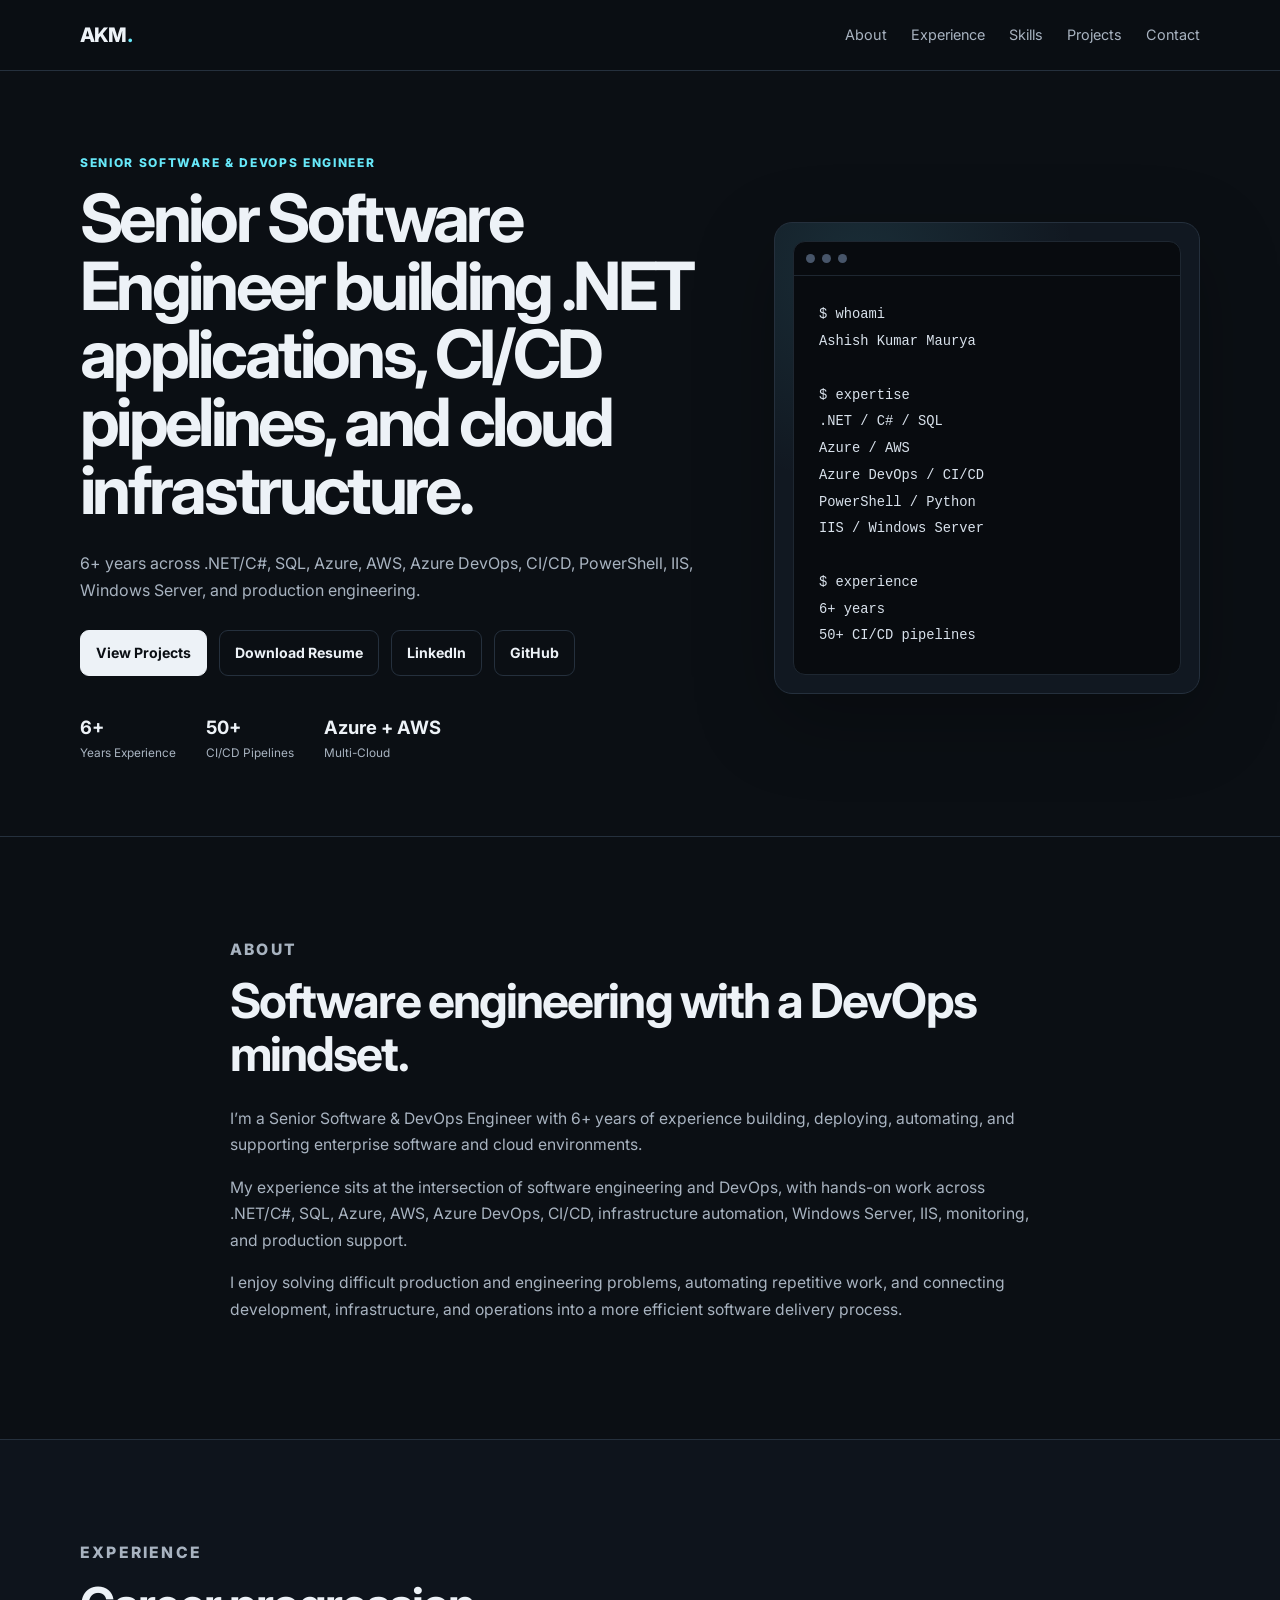
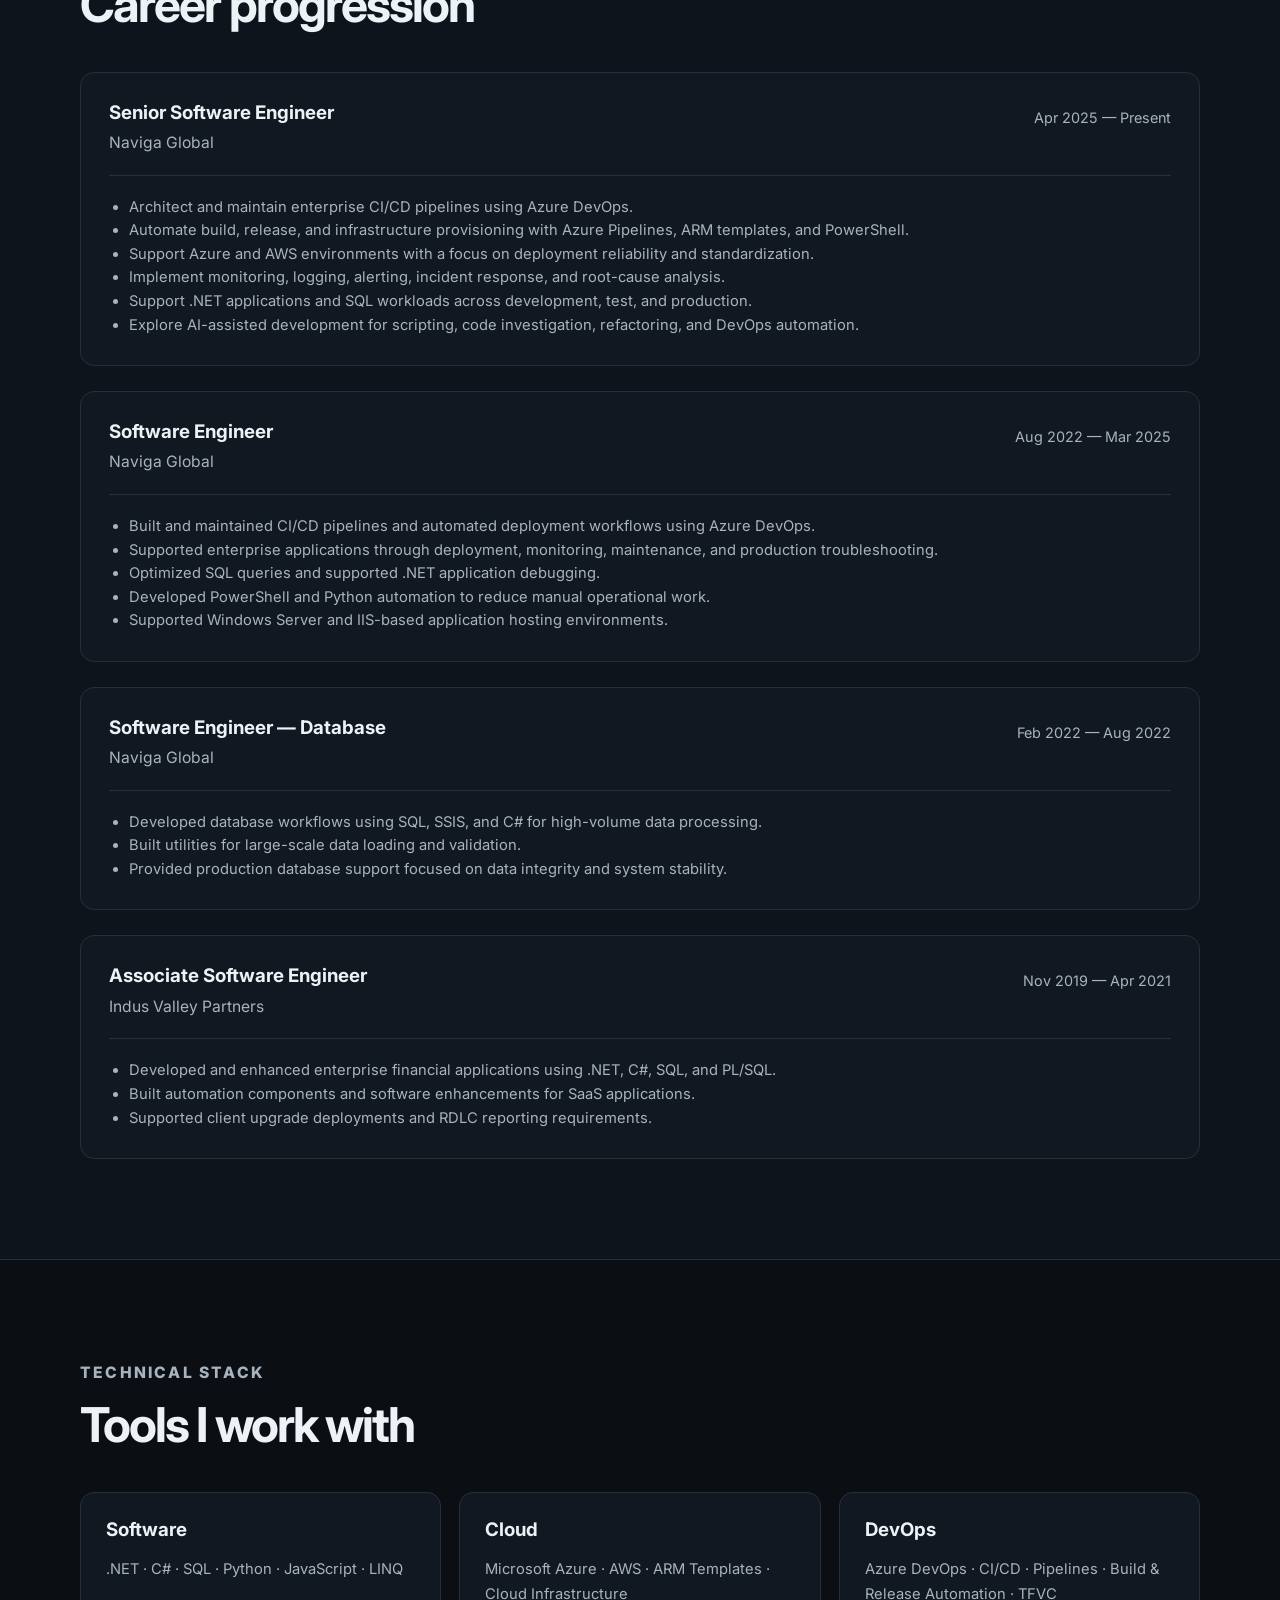
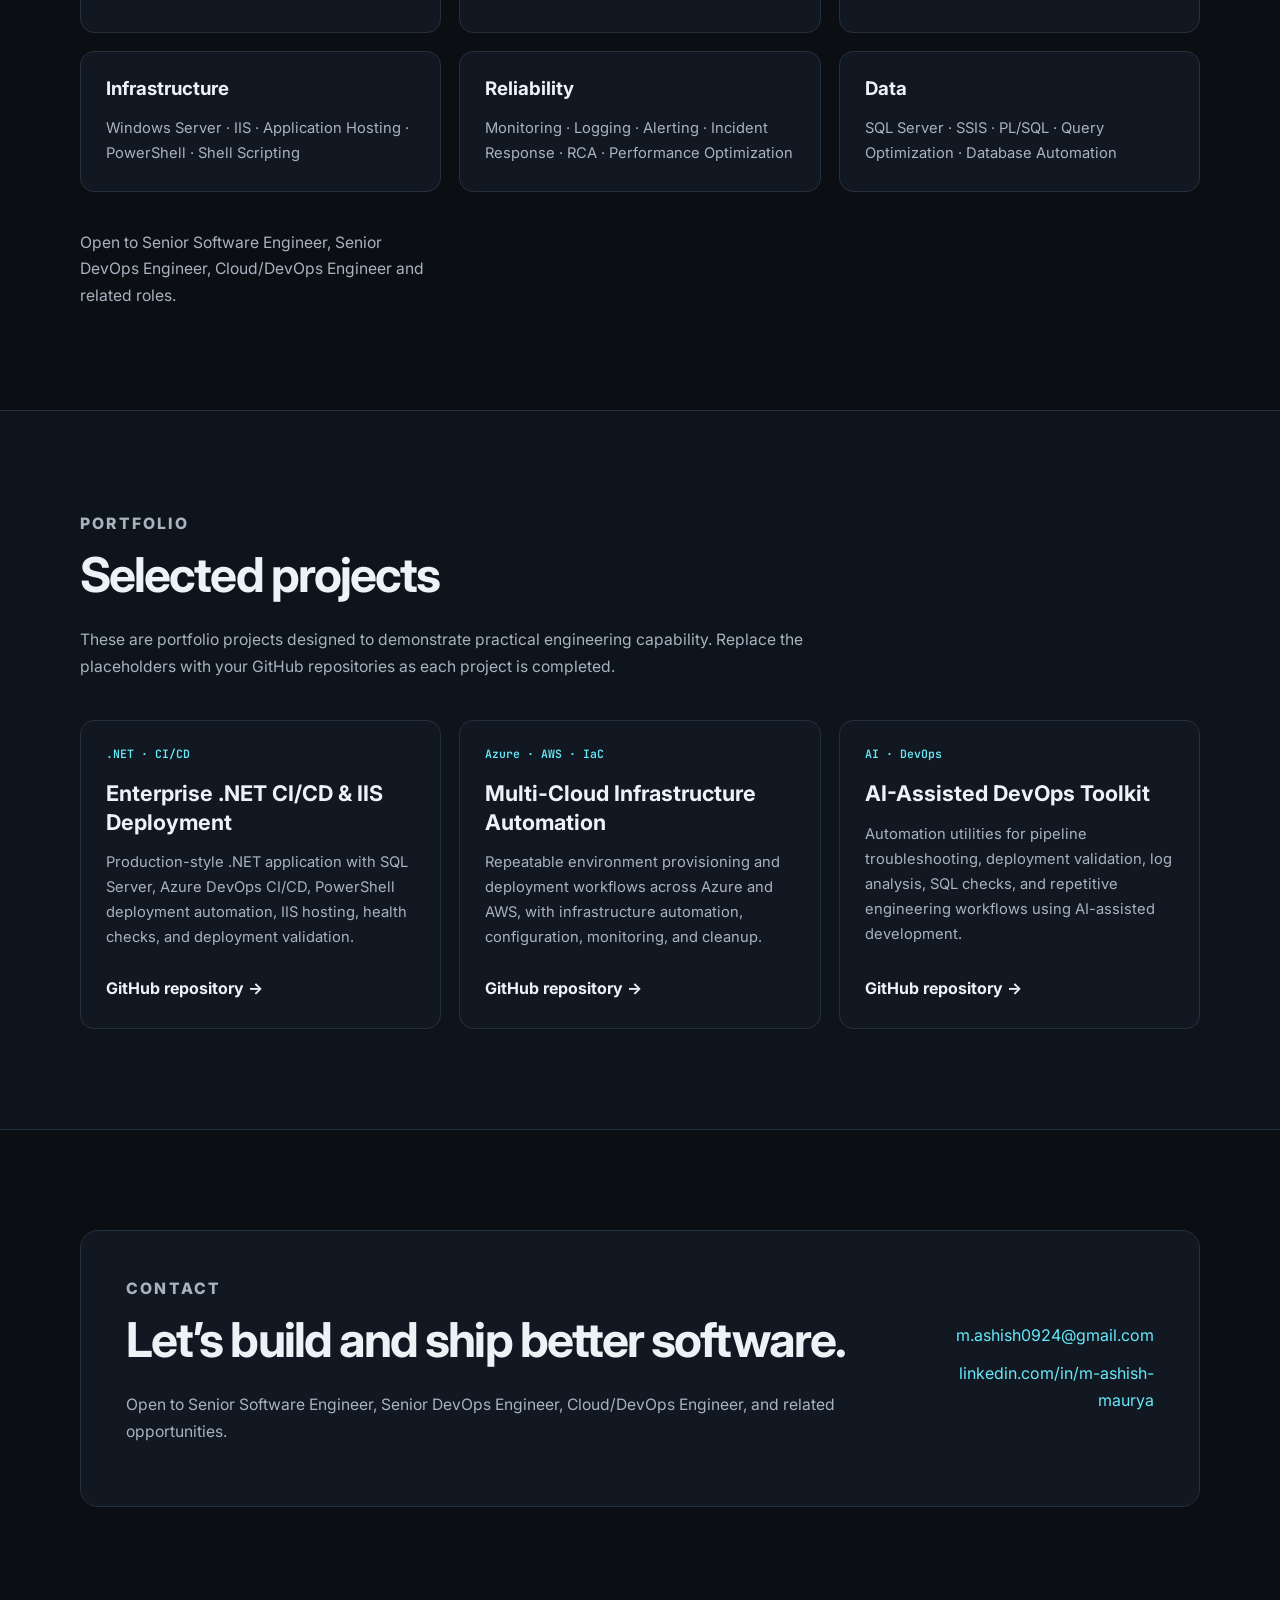
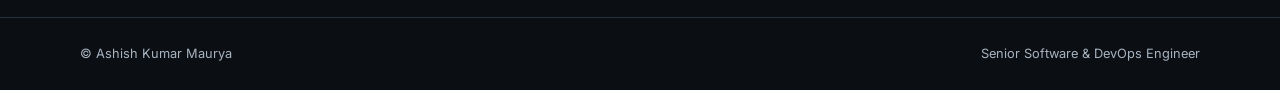
==== commit ac2e9f7f: "Add live portfolio polish and enable key profile links" ====
--- a/index.html
+++ b/index.html
@@ -1,34 +1,230 @@
 <!DOCTYPE html>
 <html lang="en">
 <head>
-  <meta charset="UTF-8">
-  <meta name="viewport" content="width=device-width, initial-scale=1">
-  <title>React Artifact</title>
-  <style>@import url("https://fonts.googleapis.com/css2?family=Inter:wght@400;500;600;700&family=JetBrains+Mono:wght@400;500&display=swap");*,:after,:before{--tw-border-spacing-x:0;--tw-border-spacing-y:0;--tw-translate-x:0;--tw-translate-y:0;--tw-rotate:0;--tw-skew-x:0;--tw-skew-y:0;--tw-scale-x:1;--tw-scale-y:1;--tw-pan-x: ;--tw-pan-y: ;--tw-pinch-zoom: ;--tw-scroll-snap-strictness:proximity;--tw-gradient-from-position: ;--tw-gradient-via-position: ;--tw-gradient-to-position: ;--tw-ordinal: ;--tw-slashed-zero: ;--tw-numeric-figure: ;--tw-numeric-spacing: ;--tw-numeric-fraction: ;--tw-ring-inset: ;--tw-ring-offset-width:0px;--tw-ring-offset-color:#fff;--tw-ring-color:rgba(59,130,246,.5);--tw-ring-offset-shadow:0 0 #0000;--tw-ring-shadow:0 0 #0000;--tw-shadow:0 0 #0000;--tw-shadow-colored:0 0 #0000;--tw-blur: ;--tw-brightness: ;--tw-contrast: ;--tw-grayscale: ;--tw-hue-rotate: ;--tw-invert: ;--tw-saturate: ;--tw-sepia: ;--tw-drop-shadow: ;--tw-backdrop-blur: ;--tw-backdrop-brightness: ;--tw-backdrop-contrast: ;--tw-backdrop-grayscale: ;--tw-backdrop-hue-rotate: ;--tw-backdrop-invert: ;--tw-backdrop-opacity: ;--tw-backdrop-saturate: ;--tw-backdrop-sepia: ;--tw-contain-size: ;--tw-contain-layout: ;--tw-contain-paint: ;--tw-contain-style: }::backdrop{--tw-border-spacing-x:0;--tw-border-spacing-y:0;--tw-translate-x:0;--tw-translate-y:0;--tw-rotate:0;--tw-skew-x:0;--tw-skew-y:0;--tw-scale-x:1;--tw-scale-y:1;--tw-pan-x: ;--tw-pan-y: ;--tw-pinch-zoom: ;--tw-scroll-snap-strictness:proximity;--tw-gradient-from-position: ;--tw-gradient-via-position: ;--tw-gradient-to-position: ;--tw-ordinal: ;--tw-slashed-zero: ;--tw-numeric-figure: ;--tw-numeric-spacing: ;--tw-numeric-fraction: ;--tw-ring-inset: ;--tw-ring-offset-width:0px;--tw-ring-offset-color:#fff;--tw-ring-color:rgba(59,130,246,.5);--tw-ring-offset-shadow:0 0 #0000;--tw-ring-shadow:0 0 #0000;--tw-shadow:0 0 #0000;--tw-shadow-colored:0 0 #0000;--tw-blur: ;--tw-brightness: ;--tw-contrast: ;--tw-grayscale: ;--tw-hue-rotate: ;--tw-invert: ;--tw-saturate: ;--tw-sepia: ;--tw-drop-shadow: ;--tw-backdrop-blur: ;--tw-backdrop-brightness: ;--tw-backdrop-contrast: ;--tw-backdrop-grayscale: ;--tw-backdrop-hue-rotate: ;--tw-backdrop-invert: ;--tw-backdrop-opacity: ;--tw-backdrop-saturate: ;--tw-backdrop-sepia: ;--tw-contain-size: ;--tw-contain-layout: ;--tw-contain-paint: ;--tw-contain-style: }
-
-/*! tailwindcss v3.4.18 | MIT License | https://tailwindcss.com*/*,:after,:before{box-sizing:border-box;border:0 solid #e5e7eb}:after,:before{--tw-content:""}:host,html{line-height:1.5;-webkit-text-size-adjust:100%;-moz-tab-size:4;-o-tab-size:4;tab-size:4;font-family:ui-sans-serif,system-ui,sans-serif,Apple Color Emoji,Segoe UI Emoji,Segoe UI Symbol,Noto Color Emoji;font-feature-settings:normal;font-variation-settings:normal;-webkit-tap-highlight-color:transparent}body{margin:0;line-height:inherit}hr{height:0;color:inherit;border-top-width:1px}abbr:where([title]){-webkit-text-decoration:underline dotted;text-decoration:underline dotted}h1,h2,h3,h4,h5,h6{font-size:inherit;font-weight:inherit}a{color:inherit;text-decoration:inherit}b,strong{font-weight:bolder}code,kbd,pre,samp{font-family:ui-monospace,SFMono-Regular,Menlo,Monaco,Consolas,Liberation Mono,Courier New,monospace;font-feature-settings:normal;font-variation-settings:normal;font-size:1em}small{font-size:80%}sub,sup{font-size:75%;line-height:0;position:relative;vertical-align:baseline}sub{bottom:-.25em}sup{top:-.5em}table{text-indent:0;border-color:inherit;border-collapse:collapse}button,input,optgroup,select,textarea{font-family:inherit;font-feature-settings:inherit;font-variation-settings:inherit;font-size:100%;font-weight:inherit;line-height:inherit;letter-spacing:inherit;color:inherit;margin:0;padding:0}button,select{text-transform:none}button,input:where([type=button]),input:where([type=reset]),input:where([type=submit]){-webkit-appearance:button;background-color:transparent;background-image:none}:-moz-focusring{outline:auto}:-moz-ui-invalid{box-shadow:none}progress{vertical-align:baseline}::-webkit-inner-spin-button,::-webkit-outer-spin-button{height:auto}[type=search]{-webkit-appearance:textfield;outline-offset:-2px}::-webkit-search-decoration{-webkit-appearance:none}::-webkit-file-upload-button{-webkit-appearance:button;font:inherit}summary{display:list-item}blockquote,dd,dl,figure,h1,h2,h3,h4,h5,h6,hr,p,pre{margin:0}fieldset{margin:0}fieldset,legend{padding:0}menu,ol,ul{list-style:none;margin:0;padding:0}dialog{padding:0}textarea{resize:vertical}input::-moz-placeholder,textarea::-moz-placeholder{opacity:1;color:#9ca3af}input::placeholder,textarea::placeholder{opacity:1;color:#9ca3af}[role=button],button{cursor:pointer}:disabled{cursor:default}audio,canvas,embed,iframe,img,object,svg,video{display:block;vertical-align:middle}img,video{max-width:100%;height:auto}[hidden]:where(:not([hidden=until-found])){display:none}.static{position:static}.sticky{position:sticky}.top-0{top:0}.z-40{z-index:40}.col-span-12{grid-column:span 12/span 12}.-mx-1{margin-left:-.25rem;margin-right:-.25rem}.mx-auto{margin-left:auto;margin-right:auto}.mb-3{margin-bottom:.75rem}.mb-4{margin-bottom:1rem}.mb-5{margin-bottom:1.25rem}.mb-6{margin-bottom:1.5rem}.mb-8{margin-bottom:2rem}.mt-1{margin-top:.25rem}.mt-1\.5{margin-top:.375rem}.mt-2{margin-top:.5rem}.mt-3{margin-top:.75rem}.mt-5{margin-top:1.25rem}.mt-6{margin-top:1.5rem}.mt-7{margin-top:1.75rem}.mt-\[8px\]{margin-top:8px}.block{display:block}.inline{display:inline}.flex{display:flex}.inline-flex{display:inline-flex}.grid{display:grid}.hidden{display:none}.h-1{height:.25rem}.h-1\.5{height:.375rem}.h-2{height:.5rem}.h-5{height:1.25rem}.h-7{height:1.75rem}.h-8{height:2rem}.h-9{height:2.25rem}.h-\[4px\]{height:4px}.h-\[56px\]{height:56px}.h-px{height:1px}.min-h-screen{min-height:100vh}.w-1{width:.25rem}.w-1\.5{width:.375rem}.w-2{width:.5rem}.w-5{width:1.25rem}.w-7{width:1.75rem}.w-8{width:2rem}.w-9{width:2.25rem}.w-\[4px\]{width:4px}.w-full{width:100%}.min-w-0{min-width:0}.min-w-\[180px\]{min-width:180px}.max-w-\[1120px\]{max-width:1120px}.max-w-none{max-width:none}.shrink-0{flex-shrink:0}.animate-\[fadeIn_0\.2s_ease\]{animation:fadeIn .2s ease}@keyframes pulse{50%{opacity:.5}}.animate-pulse{animation:pulse 2s cubic-bezier(.4,0,.6,1) infinite}.cursor-default{cursor:default}.grid-cols-1{grid-template-columns:repeat(1,minmax(0,1fr))}.grid-cols-12{grid-template-columns:repeat(12,minmax(0,1fr))}.flex-wrap{flex-wrap:wrap}.place-items-center{place-items:center}.items-start{align-items:flex-start}.items-center{align-items:center}.justify-between{justify-content:space-between}.gap-1{gap:.25rem}.gap-1\.5{gap:.375rem}.gap-2{gap:.5rem}.gap-2\.5{gap:.625rem}.gap-3{gap:.75rem}.gap-4{gap:1rem}.gap-6{gap:1.5rem}.space-y-3>:not([hidden])~:not([hidden]){--tw-space-y-reverse:0;margin-top:calc(.75rem*(1 - var(--tw-space-y-reverse)));margin-bottom:calc(.75rem*var(--tw-space-y-reverse))}.space-y-4>:not([hidden])~:not([hidden]){--tw-space-y-reverse:0;margin-top:calc(1rem*(1 - var(--tw-space-y-reverse)));margin-bottom:calc(1rem*var(--tw-space-y-reverse))}.space-y-5>:not([hidden])~:not([hidden]){--tw-space-y-reverse:0;margin-top:calc(1.25rem*(1 - var(--tw-space-y-reverse)));margin-bottom:calc(1.25rem*var(--tw-space-y-reverse))}.space-y-6>:not([hidden])~:not([hidden]){--tw-space-y-reverse:0;margin-top:calc(1.5rem*(1 - var(--tw-space-y-reverse)));margin-bottom:calc(1.5rem*var(--tw-space-y-reverse))}.overflow-hidden{overflow:hidden}.overflow-x-auto{overflow-x:auto}.overflow-x-clip{overflow-x:clip}.break-words{overflow-wrap:break-word}.break-all{word-break:break-all}.rounded-\[10px\]{border-radius:10px}.rounded-\[12px\]{border-radius:12px}.rounded-\[20px\]{border-radius:20px}.rounded-full{border-radius:9999px}.border{border-width:1px}.border-b{border-bottom-width:1px}.border-t{border-top-width:1px}.border-\[var\(--border\)\]{border-color:var(--border)}.border-emerald-200{--tw-border-opacity:1;border-color:rgb(167 243 208/var(--tw-border-opacity,1))}.border-slate-900{--tw-border-opacity:1;border-color:rgb(15 23 42/var(--tw-border-opacity,1))}.border-white\/10{border-color:hsla(0,0%,100%,.1)}.bg-\[\#0A66C2\]{--tw-bg-opacity:1;background-color:rgb(10 102 194/var(--tw-bg-opacity,1))}.bg-\[var\(--accent\)\]{background-color:var(--accent)}.bg-\[var\(--accent-soft\)\]{background-color:var(--accent-soft)}.bg-\[var\(--bg\)\]{background-color:var(--bg)}.bg-\[var\(--border\)\]{background-color:var(--border)}.bg-\[var\(--muted-2\)\]{background-color:var(--muted-2)}.bg-\[var\(--surface\)\]{background-color:var(--surface)}.bg-\[var\(--surface-2\)\]{background-color:var(--surface-2)}.bg-emerald-400{--tw-bg-opacity:1;background-color:rgb(52 211 153/var(--tw-bg-opacity,1))}.bg-emerald-50{--tw-bg-opacity:1;background-color:rgb(236 253 245/var(--tw-bg-opacity,1))}.bg-emerald-500{--tw-bg-opacity:1;background-color:rgb(16 185 129/var(--tw-bg-opacity,1))}.bg-slate-900{--tw-bg-opacity:1;background-color:rgb(15 23 42/var(--tw-bg-opacity,1))}.bg-white\/10{background-color:hsla(0,0%,100%,.1)}.p-4{padding:1rem}.p-6{padding:1.5rem}.p-7{padding:1.75rem}.px-1{padding-left:.25rem;padding-right:.25rem}.px-2{padding-left:.5rem;padding-right:.5rem}.px-2\.5{padding-left:.625rem;padding-right:.625rem}.px-3{padding-left:.75rem;padding-right:.75rem}.px-4{padding-left:1rem;padding-right:1rem}.px-5{padding-left:1.25rem;padding-right:1.25rem}.py-0\.5{padding-top:.125rem;padding-bottom:.125rem}.py-1{padding-top:.25rem;padding-bottom:.25rem}.py-2{padding-top:.5rem;padding-bottom:.5rem}.py-3{padding-top:.75rem;padding-bottom:.75rem}.py-8{padding-top:2rem;padding-bottom:2rem}.pb-4{padding-bottom:1rem}.pt-6{padding-top:1.5rem}.text-left{text-align:left}.font-mono{font-family:ui-monospace,SFMono-Regular,Menlo,Monaco,Consolas,Liberation Mono,Courier New,monospace}.text-\[10px\]{font-size:10px}.text-\[11px\]{font-size:11px}.text-\[12px\]{font-size:12px}.text-\[13px\]{font-size:13px}.text-\[14px\]{font-size:14px}.text-\[15px\]{font-size:15px}.text-\[20px\]{font-size:20px}.text-\[30px\]{font-size:30px}.font-\[400\]{font-weight:400}.font-\[500\]{font-weight:500}.font-\[700\],.font-bold{font-weight:700}.font-medium{font-weight:500}.font-semibold{font-weight:600}.uppercase{text-transform:uppercase}.leading-\[0\.95\]{line-height:.95}.leading-\[1\.5\]{line-height:1.5}.leading-\[1\.6\]{line-height:1.6}.leading-tight{line-height:1.25}.tracking-\[-0\.01em\]{letter-spacing:-.01em}.tracking-\[-0\.02em\]{letter-spacing:-.02em}.tracking-\[-0\.03em\]{letter-spacing:-.03em}.tracking-\[0\.12em\]{letter-spacing:.12em}.tracking-\[0\.14em\]{letter-spacing:.14em}.tracking-tight{letter-spacing:-.025em}.tracking-wide{letter-spacing:.025em}.text-\[var\(--accent\)\]{color:var(--accent)}.text-\[var\(--muted\)\]{color:var(--muted)}.text-\[var\(--muted-2\)\]{color:var(--muted-2)}.text-\[var\(--text\)\]{color:var(--text)}.text-\[var\(--text-soft\)\]{color:var(--text-soft)}.text-emerald-700{--tw-text-opacity:1;color:rgb(4 120 87/var(--tw-text-opacity,1))}.text-white{--tw-text-opacity:1;color:rgb(255 255 255/var(--tw-text-opacity,1))}.text-white\/50{color:hsla(0,0%,100%,.5)}.text-white\/60{color:hsla(0,0%,100%,.6)}.text-white\/70{color:hsla(0,0%,100%,.7)}.text-white\/90{color:hsla(0,0%,100%,.9)}.underline{text-decoration-line:underline}.underline-offset-4{text-underline-offset:4px}.antialiased{-webkit-font-smoothing:antialiased;-moz-osx-font-smoothing:grayscale}.shadow-\[0_1px_2px_rgba\(0\2c 0\2c 0\2c 0\.04\)\2c 0_8px_24px_rgba\(0\2c 0\2c 0\2c 0\.04\)\]{--tw-shadow:0 1px 2px rgba(0,0,0,.04),0 8px 24px rgba(0,0,0,.04);--tw-shadow-colored:0 1px 2px var(--tw-shadow-color),0 8px 24px var(--tw-shadow-color);box-shadow:var(--tw-ring-offset-shadow,0 0 #0000),var(--tw-ring-shadow,0 0 #0000),var(--tw-shadow)}.shadow-\[0_4px_12px_rgba\(0\2c 0\2c 0\2c 0\.12\)\]{--tw-shadow:0 4px 12px rgba(0,0,0,.12);--tw-shadow-colored:0 4px 12px var(--tw-shadow-color);box-shadow:var(--tw-ring-offset-shadow,0 0 #0000),var(--tw-ring-shadow,0 0 #0000),var(--tw-shadow)}.backdrop-blur-xl{--tw-backdrop-blur:blur(24px);backdrop-filter:var(--tw-backdrop-blur) var(--tw-backdrop-brightness) var(--tw-backdrop-contrast) var(--tw-backdrop-grayscale) var(--tw-backdrop-hue-rotate) var(--tw-backdrop-invert) var(--tw-backdrop-opacity) var(--tw-backdrop-saturate) var(--tw-backdrop-sepia)}.transition-all{transition-property:all;transition-timing-function:cubic-bezier(.4,0,.2,1);transition-duration:.15s}.transition-colors{transition-property:color,background-color,border-color,text-decoration-color,fill,stroke;transition-timing-function:cubic-bezier(.4,0,.2,1);transition-duration:.15s}:root{--bg:#f6f7f9;--surface:#fff;--surface-2:#f8fafc;--text:#0f172a;--text-soft:#334155;--muted:#64748b;--muted-2:#94a3b8;--border:#e2e8f0;--border-strong:#cbd5e1;--accent:#2563eb;--accent-soft:#eff6ff;--accent-2:#1d4ed8;--slate-900:#0f172a}@media (prefers-color-scheme:dark){:root{--bg:#0b0f19;--surface:#111827;--surface-2:#151d2f;--text:#f1f5f9;--text-soft:#cbd5e1;--muted:#94a3b8;--muted-2:#64748b;--border:#1e293b;--border-strong:#334155;--accent:#60a5fa;--accent-soft:#172554;--accent-2:#93c5fd}}*{font-family:Inter,-apple-system,BlinkMacSystemFont,sans-serif}@media print{:root{--bg:#fff!important;--surface:#fff!important;--text:#000!important}body{-webkit-print-color-adjust:exact;print-color-adjust:exact}}.selection\:bg-\[var\(--accent-soft\)\] ::-moz-selection{background-color:var(--accent-soft)}.selection\:bg-\[var\(--accent-soft\)\] ::selection{background-color:var(--accent-soft)}.selection\:text-\[var\(--accent\)\] ::-moz-selection{color:var(--accent)}.selection\:text-\[var\(--accent\)\] ::selection{color:var(--accent)}.selection\:bg-\[var\(--accent-soft\)\]::-moz-selection{background-color:var(--accent-soft)}.selection\:bg-\[var\(--accent-soft\)\]::selection{background-color:var(--accent-soft)}.selection\:text-\[var\(--accent\)\]::-moz-selection{color:var(--accent)}.selection\:text-\[var\(--accent\)\]::selection{color:var(--accent)}.hover\:border-\[var\(--border-strong\)\]:hover{border-color:var(--border-strong)}.hover\:text-\[var\(--text\)\]:hover{color:var(--text)}.hover\:underline:hover{text-decoration-line:underline}.group:hover .group-hover\:bg-white\/15{background-color:hsla(0,0%,100%,.15)}.group:hover .group-hover\:text-white{--tw-text-opacity:1;color:rgb(255 255 255/var(--tw-text-opacity,1))}@media (min-width:640px){.sm\:block{display:block}.sm\:hidden{display:none}}@media (min-width:768px){.md\:inline{display:inline}.md\:grid-cols-2{grid-template-columns:repeat(2,minmax(0,1fr))}.md\:gap-8{gap:2rem}.md\:rounded-\[28px\]{border-radius:28px}.md\:p-10{padding:2.5rem}.md\:p-7{padding:1.75rem}.md\:p-8{padding:2rem}.md\:px-8{padding-left:2rem;padding-right:2rem}.md\:py-10{padding-top:2.5rem;padding-bottom:2.5rem}.md\:text-\[16px\]{font-size:16px}.md\:text-\[44px\]{font-size:44px}}@media (min-width:1024px){.lg\:sticky{position:sticky}.lg\:top-\[72px\]{top:72px}.lg\:col-span-4{grid-column:span 4/span 4}.lg\:col-span-8{grid-column:span 8/span 8}.lg\:block{display:block}.lg\:hidden{display:none}}@media print{.print\:hidden{display:none}}</style>
+  <meta charset="UTF-8" />
+  <meta name="viewport" content="width=device-width, initial-scale=1.0" />
+  <meta name="description" content="Ashish Kumar Maurya — Senior Software & DevOps Engineer specializing in .NET, Azure, AWS, CI/CD, infrastructure automation and AI-assisted development." />
+  <title>Ashish Kumar Maurya | Senior Software & DevOps Engineer</title>
+  <link rel="stylesheet" href="styles.css" />
 </head>
 <body>
-  <div id="root"></div>
-  
-  <script type="module">var fd=Object.create;var{getPrototypeOf:pd,defineProperty:Jl,getOwnPropertyNames:md}=Object;var vd=Object.prototype.hasOwnProperty;var Fe=(e,t,n)=>{n=e!=null?fd(pd(e)):{};let r=t||!e||!e.__esModule?Jl(n,"default",{value:e,enumerable:!0}):n;for(let l of md(e))if(!vd.call(r,l))Jl(r,l,{get:()=>e[l],enumerable:!0});return r};var _r=(e,t)=>()=>(t||e((t={exports:{}}).exports,t),t.exports);var hd=(e,t)=>{for(var n in t)Jl(e,n,{get:t[n],enumerable:!0,configurable:!0,set:(r)=>t[n]=()=>r})};var yd=(e,t)=>()=>(e&&(t=e(e=0)),t);var gt=_r((Ld)=>{var Sn=Symbol.for("react.element"),gd=Symbol.for("react.portal"),wd=Symbol.for("react.fragment"),Sd=Symbol.for("react.strict_mode"),kd=Symbol.for("react.profiler"),xd=Symbol.for("react.provider"),Ed=Symbol.for("react.context"),Nd=Symbol.for("react.forward_ref"),Cd=Symbol.for("react.suspense"),_d=Symbol.for("react.memo"),Pd=Symbol.for("react.lazy"),ku=Symbol.iterator;function zd(e){if(e===null||typeof e!=="object")return null;return e=ku&&e[ku]||e["@@iterator"],typeof e==="function"?e:null}var Nu={isMounted:function(){return!1},enqueueForceUpdate:function(){},enqueueReplaceState:function(){},enqueueSetState:function(){}},Cu=Object.assign,_u={};function At(e,t,n){this.props=e,this.context=t,this.refs=_u,this.updater=n||Nu}At.prototype.isReactComponent={};At.prototype.setState=function(e,t){if(typeof e!=="object"&&typeof e!=="function"&&e!=null)throw Error("setState(...): takes an object of state variables to update or a function which returns an object of state variables.");this.updater.enqueueSetState(this,e,t,"setState")};At.prototype.forceUpdate=function(e){this.updater.enqueueForceUpdate(this,e,"forceUpdate")};function Pu(){}Pu.prototype=At.prototype;function jl(e,t,n){this.props=e,this.context=t,this.refs=_u,this.updater=n||Nu}var bl=jl.prototype=new Pu;bl.constructor=jl;Cu(bl,At.prototype);bl.isPureReactComponent=!0;var xu=Array.isArray,zu=Object.prototype.hasOwnProperty,ei={current:null},Tu={key:!0,ref:!0,__self:!0,__source:!0};function Du(e,t,n){var r,l={},i=null,o=null;if(t!=null)for(r in t.ref!==void 0&&(o=t.ref),t.key!==void 0&&(i=""+t.key),t)zu.call(t,r)&&!Tu.hasOwnProperty(r)&&(l[r]=t[r]);var u=arguments.length-2;if(u===1)l.children=n;else if(1<u){for(var a=Array(u),c=0;c<u;c++)a[c]=arguments[c+2];l.children=a}if(e&&e.defaultProps)for(r in u=e.defaultProps,u)l[r]===void 0&&(l[r]=u[r]);return{$$typeof:Sn,type:e,key:i,ref:o,props:l,_owner:ei.current}}function Td(e,t){return{$$typeof:Sn,type:e.type,key:t,ref:e.ref,props:e.props,_owner:e._owner}}function ti(e){return typeof e==="object"&&e!==null&&e.$$typeof===Sn}function Dd(e){var t={"=":"=0",":":"=2"};return"$"+e.replace(/[=:]/g,function(n){return t[n]})}var Eu=/\/+/g;function ql(e,t){return typeof e==="object"&&e!==null&&e.key!=null?Dd(""+e.key):t.toString(36)}function zr(e,t,n,r,l){var i=typeof e;if(i==="undefined"||i==="boolean")e=null;var o=!1;if(e===null)o=!0;else switch(i){case"string":case"number":o=!0;break;case"object":switch(e.$$typeof){case Sn:case gd:o=!0}}if(o)return o=e,l=l(o),e=r===""?"."+ql(o,0):r,xu(l)?(n="",e!=null&&(n=e.replace(Eu,"$&/")+"/"),zr(l,t,n,"",function(c){return c})):l!=null&&(ti(l)&&(l=Td(l,n+(!l.key||o&&o.key===l.key?"":(""+l.key).replace(Eu,"$&/")+"/")+e)),t.push(l)),1;if(o=0,r=r===""?".":r+":",xu(e))for(var u=0;u<e.length;u++){i=e[u];var a=r+ql(i,u);o+=zr(i,t,n,a,l)}else if(a=zd(e),typeof a==="function")for(e=a.call(e),u=0;!(i=e.next()).done;)i=i.value,a=r+ql(i,u++),o+=zr(i,t,n,a,l);else if(i==="object")throw t=String(e),Error("Objects are not valid as a React child (found: "+(t==="[object Object]"?"object with keys {"+Object.keys(e).join(", ")+"}":t)+"). If you meant to render a collection of children, use an array instead.");return o}function Pr(e,t,n){if(e==null)return e;var r=[],l=0;return zr(e,r,"","",function(i){return t.call(n,i,l++)}),r}function Id(e){if(e._status===-1){var t=e._result;t=t(),t.then(function(n){if(e._status===0||e._status===-1)e._status=1,e._result=n},function(n){if(e._status===0||e._status===-1)e._status=2,e._result=n}),e._status===-1&&(e._status=0,e._result=t)}if(e._status===1)return e._result.default;throw e._result}var re={current:null},Tr={transition:null},Rd={ReactCurrentDispatcher:re,ReactCurrentBatchConfig:Tr,ReactCurrentOwner:ei};function Iu(){throw Error("act(...) is not supported in production builds of React.")}Ld.Children={map:Pr,forEach:function(e,t,n){Pr(e,function(){t.apply(this,arguments)},n)},count:function(e){var t=0;return Pr(e,function(){t++}),t},toArray:function(e){return Pr(e,function(t){return t})||[]},only:function(e){if(!ti(e))throw Error("React.Children.only expected to receive a single React element child.");return e}};Ld.Component=At;Ld.Fragment=wd;Ld.Profiler=kd;Ld.PureComponent=jl;Ld.StrictMode=Sd;Ld.Suspense=Cd;Ld.__SECRET_INTERNALS_DO_NOT_USE_OR_YOU_WILL_BE_FIRED=Rd;Ld.act=Iu;Ld.cloneElement=function(e,t,n){if(e===null||e===void 0)throw Error("React.cloneElement(...): The argument must be a React element, but you passed "+e+".");var r=Cu({},e.props),l=e.key,i=e.ref,o=e._owner;if(t!=null){if(t.ref!==void 0&&(i=t.ref,o=ei.current),t.key!==void 0&&(l=""+t.key),e.type&&e.type.defaultProps)var u=e.type.defaultProps;for(a in t)zu.call(t,a)&&!Tu.hasOwnProperty(a)&&(r[a]=t[a]===void 0&&u!==void 0?u[a]:t[a])}var a=arguments.length-2;if(a===1)r.children=n;else if(1<a){u=Array(a);for(var c=0;c<a;c++)u[c]=arguments[c+2];r.children=u}return{$$typeof:Sn,type:e.type,key:l,ref:i,props:r,_owner:o}};Ld.createContext=function(e){return e={$$typeof:Ed,_currentValue:e,_currentValue2:e,_threadCount:0,Provider:null,Consumer:null,_defaultValue:null,_globalName:null},e.Provider={$$typeof:xd,_context:e},e.Consumer=e};Ld.createElement=Du;Ld.createFactory=function(e){var t=Du.bind(null,e);return t.type=e,t};Ld.createRef=function(){return{current:null}};Ld.forwardRef=function(e){return{$$typeof:Nd,render:e}};Ld.isValidElement=ti;Ld.lazy=function(e){return{$$typeof:Pd,_payload:{_status:-1,_result:e},_init:Id}};Ld.memo=function(e,t){return{$$typeof:_d,type:e,compare:t===void 0?null:t}};Ld.startTransition=function(e){var t=Tr.transition;Tr.transition={};try{e()}finally{Tr.transition=t}};Ld.unstable_act=Iu;Ld.useCallback=function(e,t){return re.current.useCallback(e,t)};Ld.useContext=function(e){return re.current.useContext(e)};Ld.useDebugValue=function(){};Ld.useDeferredValue=function(e){return re.current.useDeferredValue(e)};Ld.useEffect=function(e,t){return re.current.useEffect(e,t)};Ld.useId=function(){return re.current.useId()};Ld.useImperativeHandle=function(e,t,n){return re.current.useImperativeHandle(e,t,n)};Ld.useInsertionEffect=function(e,t){return re.current.useInsertionEffect(e,t)};Ld.useLayoutEffect=function(e,t){return re.current.useLayoutEffect(e,t)};Ld.useMemo=function(e,t){return re.current.useMemo(e,t)};Ld.useReducer=function(e,t,n){return re.current.useReducer(e,t,n)};Ld.useRef=function(e){return re.current.useRef(e)};Ld.useState=function(e){return re.current.useState(e)};Ld.useSyncExternalStore=function(e,t,n){return re.current.useSyncExternalStore(e,t,n)};Ld.useTransition=function(){return re.current.useTransition()};Ld.version="18.3.1"});var Uu=_r((gf)=>{function ri(e,t){var n=e.length;e.push(t);e:for(;0<n;){var r=n-1>>>1,l=e[r];if(0<Dr(l,t))e[r]=t,e[n]=l,n=r;else break e}}function Ee(e){return e.length===0?null:e[0]}function Or(e){if(e.length===0)return null;var t=e[0],n=e.pop();if(n!==t){e[0]=n;e:for(var r=0,l=e.length,i=l>>>1;r<i;){var o=2*(r+1)-1,u=e[o],a=o+1,c=e[a];if(0>Dr(u,n))a<l&&0>Dr(c,u)?(e[r]=c,e[a]=n,r=a):(e[r]=u,e[o]=n,r=o);else if(a<l&&0>Dr(c,n))e[r]=c,e[a]=n,r=a;else break e}}return t}function Dr(e,t){var n=e.sortIndex-t.sortIndex;return n!==0?n:e.id-t.id}if(typeof performance==="object"&&typeof performance.now==="function")li=performance,gf.unstable_now=function(){return li.now()};else Ir=Date,ii=Ir.now(),gf.unstable_now=function(){return Ir.now()-ii};var li,Ir,ii,Ie=[],Je=[],yf=1,he=null,j=3,Mr=!1,wt=!1,xn=!1,Lu=typeof setTimeout==="function"?setTimeout:null,Ou=typeof clearTimeout==="function"?clearTimeout:null,Ru=typeof setImmediate<"u"?setImmediate:null;typeof navigator<"u"&&navigator.scheduling!==void 0&&navigator.scheduling.isInputPending!==void 0&&navigator.scheduling.isInputPending.bind(navigator.scheduling);function oi(e){for(var t=Ee(Je);t!==null;){if(t.callback===null)Or(Je);else if(t.startTime<=e)Or(Je),t.sortIndex=t.expirationTime,ri(Ie,t);else break;t=Ee(Je)}}function ai(e){if(xn=!1,oi(e),!wt)if(Ee(Ie)!==null)wt=!0,ci(si);else{var t=Ee(Je);t!==null&&di(ai,t.startTime-e)}}function si(e,t){wt=!1,xn&&(xn=!1,Ou(En),En=-1),Mr=!0;var n=j;try{oi(t);for(he=Ee(Ie);he!==null&&(!(he.expirationTime>t)||e&&!Fu());){var r=he.callback;if(typeof r==="function"){he.callback=null,j=he.priorityLevel;var l=r(he.expirationTime<=t);t=gf.unstable_now(),typeof l==="function"?he.callback=l:he===Ee(Ie)&&Or(Ie),oi(t)}else Or(Ie);he=Ee(Ie)}if(he!==null)var i=!0;else{var o=Ee(Je);o!==null&&di(ai,o.startTime-t),i=!1}return i}finally{he=null,j=n,Mr=!1}}var Ar=!1,Rr=null,En=-1,Mu=5,Au=-1;function Fu(){return gf.unstable_now()-Au<Mu?!1:!0}function ni(){if(Rr!==null){var e=gf.unstable_now();Au=e;var t=!0;try{t=Rr(!0,e)}finally{t?kn():(Ar=!1,Rr=null)}}else Ar=!1}var kn;if(typeof Ru==="function")kn=function(){Ru(ni)};else if(typeof MessageChannel<"u")Lr=new MessageChannel,ui=Lr.port2,Lr.port1.onmessage=ni,kn=function(){ui.postMessage(null)};else kn=function(){Lu(ni,0)};var Lr,ui;function ci(e){Rr=e,Ar||(Ar=!0,kn())}function di(e,t){En=Lu(function(){e(gf.unstable_now())},t)}gf.unstable_IdlePriority=5;gf.unstable_ImmediatePriority=1;gf.unstable_LowPriority=4;gf.unstable_NormalPriority=3;gf.unstable_Profiling=null;gf.unstable_UserBlockingPriority=2;gf.unstable_cancelCallback=function(e){e.callback=null};gf.unstable_continueExecution=function(){wt||Mr||(wt=!0,ci(si))};gf.unstable_forceFrameRate=function(e){0>e||125<e?console.error("forceFrameRate takes a positive int between 0 and 125, forcing frame rates higher than 125 fps is not supported"):Mu=0<e?Math.floor(1000/e):5};gf.unstable_getCurrentPriorityLevel=function(){return j};gf.unstable_getFirstCallbackNode=function(){return Ee(Ie)};gf.unstable_next=function(e){switch(j){case 1:case 2:case 3:var t=3;break;default:t=j}var n=j;j=t;try{return e()}finally{j=n}};gf.unstable_pauseExecution=function(){};gf.unstable_requestPaint=function(){};gf.unstable_runWithPriority=function(e,t){switch(e){case 1:case 2:case 3:case 4:case 5:break;default:e=3}var n=j;j=e;try{return t()}finally{j=n}};gf.unstable_scheduleCallback=function(e,t,n){var r=gf.unstable_now();switch(typeof n==="object"&&n!==null?(n=n.delay,n=typeof n==="number"&&0<n?r+n:r):n=r,e){case 1:var l=-1;break;case 2:l=250;break;case 5:l=1073741823;break;case 4:l=1e4;break;default:l=5000}return l=n+l,e={id:yf++,callback:t,priorityLevel:e,startTime:n,expirationTime:l,sortIndex:-1},n>r?(e.sortIndex=n,ri(Je,e),Ee(Ie)===null&&e===Ee(Je)&&(xn?(Ou(En),En=-1):xn=!0,di(ai,n-r))):(e.sortIndex=l,ri(Ie,e),wt||Mr||(wt=!0,ci(si))),e};gf.unstable_shouldYield=Fu;gf.unstable_wrapCallback=function(e){var t=j;return function(){var n=j;j=t;try{return e.apply(this,arguments)}finally{j=n}}}});var gu={};hd(gu,{version:()=>jc,unstable_renderSubtreeIntoContainer:()=>qc,unstable_batchedUpdates:()=>Jc,unmountComponentAtNode:()=>Zc,render:()=>Xc,hydrateRoot:()=>Gc,hydrate:()=>Yc,flushSync:()=>Kc,findDOMNode:()=>Wc,createRoot:()=>$c,createPortal:()=>Hc,__SECRET_INTERNALS_DO_NOT_USE_OR_YOU_WILL_BE_FIRED:()=>Vc});function y(e){for(var t="https://reactjs.org/docs/error-decoder.html?invariant="+e,n=1;n<arguments.length;n++)t+="&args[]="+encodeURIComponent(arguments[n]);return"Minified React error #"+e+"; visit "+t+" for the full message or use the non-minified dev environment for full errors and additional helpful warnings."}function Lt(e,t){ln(e,t),ln(e+"Capture",t)}function ln(e,t){Xn[e]=t;for(e=0;e<t.length;e++)Wa.add(t[e])}function Uf(e){if(Li.call(Qu,e))return!0;if(Li.call(Bu,e))return!1;if(Ff.test(e))return Qu[e]=!0;return Bu[e]=!0,!1}function Bf(e,t,n,r){if(n!==null&&n.type===0)return!1;switch(typeof t){case"function":case"symbol":return!0;case"boolean":if(r)return!1;if(n!==null)return!n.acceptsBooleans;return e=e.toLowerCase().slice(0,5),e!=="data-"&&e!=="aria-";default:return!1}}function Qf(e,t,n,r){if(t===null||typeof t>"u"||Bf(e,t,n,r))return!0;if(r)return!1;if(n!==null)switch(n.type){case 3:return!t;case 4:return t===!1;case 5:return isNaN(t);case 6:return isNaN(t)||1>t}return!1}function oe(e,t,n,r,l,i,o){this.acceptsBooleans=t===2||t===3||t===4,this.attributeName=r,this.attributeNamespace=l,this.mustUseProperty=n,this.propertyName=e,this.type=t,this.sanitizeURL=i,this.removeEmptyString=o}function To(e){return e[1].toUpperCase()}function Do(e,t,n,r){var l=q.hasOwnProperty(t)?q[t]:null;if(l!==null?l.type!==0:r||!(2<t.length)||t[0]!=="o"&&t[0]!=="O"||t[1]!=="n"&&t[1]!=="N")Qf(t,n,l,r)&&(n=null),r||l===null?Uf(t)&&(n===null?e.removeAttribute(t):e.setAttribute(t,""+n)):l.mustUseProperty?e[l.propertyName]=n===null?l.type===3?!1:"":n:(t=l.attributeName,r=l.attributeNamespace,n===null?e.removeAttribute(t):(l=l.type,n=l===3||l===4&&n===!0?"":""+n,r?e.setAttributeNS(r,t,n):e.setAttribute(t,n)))}function Nn(e){if(e===null||typeof e!=="object")return null;return e=Vu&&e[Vu]||e["@@iterator"],typeof e==="function"?e:null}function In(e){if(fi===void 0)try{throw Error()}catch(n){var t=n.stack.trim().match(/\n( *(at )?)/);fi=t&&t[1]||""}return`
-`+fi+e}function mi(e,t){if(!e||pi)return"";pi=!0;var n=Error.prepareStackTrace;Error.prepareStackTrace=void 0;try{if(t)if(t=function(){throw Error()},Object.defineProperty(t.prototype,"props",{set:function(){throw Error()}}),typeof Reflect==="object"&&Reflect.construct){try{Reflect.construct(t,[])}catch(c){var r=c}Reflect.construct(e,[],t)}else{try{t.call()}catch(c){r=c}e.call(t.prototype)}else{try{throw Error()}catch(c){r=c}e()}}catch(c){if(c&&r&&typeof c.stack==="string"){for(var l=c.stack.split(`
-`),i=r.stack.split(`
-`),o=l.length-1,u=i.length-1;1<=o&&0<=u&&l[o]!==i[u];)u--;for(;1<=o&&0<=u;o--,u--)if(l[o]!==i[u]){if(o!==1||u!==1)do if(o--,u--,0>u||l[o]!==i[u]){var a=`
-`+l[o].replace(" at new "," at ");return e.displayName&&a.includes("<anonymous>")&&(a=a.replace("<anonymous>",e.displayName)),a}while(1<=o&&0<=u);break}}}finally{pi=!1,Error.prepareStackTrace=n}return(e=e?e.displayName||e.name:"")?In(e):""}function Vf(e){switch(e.tag){case 5:return In(e.type);case 16:return In("Lazy");case 13:return In("Suspense");case 19:return In("SuspenseList");case 0:case 2:case 15:return e=mi(e.type,!1),e;case 11:return e=mi(e.type.render,!1),e;case 1:return e=mi(e.type,!0),e;default:return""}}function Fi(e){if(e==null)return null;if(typeof e==="function")return e.displayName||e.name||null;if(typeof e==="string")return e;switch(e){case Vt:return"Fragment";case Qt:return"Portal";case Oi:return"Profiler";case Io:return"StrictMode";case Mi:return"Suspense";case Ai:return"SuspenseList"}if(typeof e==="object")switch(e.$$typeof){case Ya:return(e.displayName||"Context")+".Consumer";case Ka:return(e._context.displayName||"Context")+".Provider";case Ro:var t=e.render;return e=e.displayName,e||(e=t.displayName||t.name||"",e=e!==""?"ForwardRef("+e+")":"ForwardRef"),e;case Lo:return t=e.displayName||null,t!==null?t:Fi(e.type)||"Memo";case je:t=e._payload,e=e._init;try{return Fi(e(t))}catch(n){}}return null}function Hf(e){var t=e.type;switch(e.tag){case 24:return"Cache";case 9:return(t.displayName||"Context")+".Consumer";case 10:return(t._context.displayName||"Context")+".Provider";case 18:return"DehydratedFragment";case 11:return e=t.render,e=e.displayName||e.name||"",t.displayName||(e!==""?"ForwardRef("+e+")":"ForwardRef");case 7:return"Fragment";case 5:return t;case 4:return"Portal";case 3:return"Root";case 6:return"Text";case 16:return Fi(t);case 8:return t===Io?"StrictMode":"Mode";case 22:return"Offscreen";case 12:return"Profiler";case 21:return"Scope";case 13:return"Suspense";case 19:return"SuspenseList";case 25:return"TracingMarker";case 1:case 0:case 17:case 2:case 14:case 15:if(typeof t==="function")return t.displayName||t.name||null;if(typeof t==="string")return t}return null}function ft(e){switch(typeof e){case"boolean":case"number":case"string":case"undefined":return e;case"object":return e;default:return""}}function Xa(e){var t=e.type;return(e=e.nodeName)&&e.toLowerCase()==="input"&&(t==="checkbox"||t==="radio")}function $f(e){var t=Xa(e)?"checked":"value",n=Object.getOwnPropertyDescriptor(e.constructor.prototype,t),r=""+e[t];if(!e.hasOwnProperty(t)&&typeof n<"u"&&typeof n.get==="function"&&typeof n.set==="function"){var{get:l,set:i}=n;return Object.defineProperty(e,t,{configurable:!0,get:function(){return l.call(this)},set:function(o){r=""+o,i.call(this,o)}}),Object.defineProperty(e,t,{enumerable:n.enumerable}),{getValue:function(){return r},setValue:function(o){r=""+o},stopTracking:function(){e._valueTracker=null,delete e[t]}}}}function Ur(e){e._valueTracker||(e._valueTracker=$f(e))}function Za(e){if(!e)return!1;var t=e._valueTracker;if(!t)return!0;var n=t.getValue(),r="";return e&&(r=Xa(e)?e.checked?"true":"false":e.value),e=r,e!==n?(t.setValue(e),!0):!1}function sl(e){if(e=e||(typeof document<"u"?document:void 0),typeof e>"u")return null;try{return e.activeElement||e.body}catch(t){return e.body}}function Ui(e,t){var n=t.checked;return B({},t,{defaultChecked:void 0,defaultValue:void 0,value:void 0,checked:n!=null?n:e._wrapperState.initialChecked})}function Hu(e,t){var n=t.defaultValue==null?"":t.defaultValue,r=t.checked!=null?t.checked:t.defaultChecked;n=ft(t.value!=null?t.value:n),e._wrapperState={initialChecked:r,initialValue:n,controlled:t.type==="checkbox"||t.type==="radio"?t.checked!=null:t.value!=null}}function Ja(e,t){t=t.checked,t!=null&&Do(e,"checked",t,!1)}function Bi(e,t){Ja(e,t);var n=ft(t.value),r=t.type;if(n!=null)if(r==="number"){if(n===0&&e.value===""||e.value!=n)e.value=""+n}else e.value!==""+n&&(e.value=""+n);else if(r==="submit"||r==="reset"){e.removeAttribute("value");return}t.hasOwnProperty("value")?Qi(e,t.type,n):t.hasOwnProperty("defaultValue")&&Qi(e,t.type,ft(t.defaultValue)),t.checked==null&&t.defaultChecked!=null&&(e.defaultChecked=!!t.defaultChecked)}function $u(e,t,n){if(t.hasOwnProperty("value")||t.hasOwnProperty("defaultValue")){var r=t.type;if(!(r!=="submit"&&r!=="reset"||t.value!==void 0&&t.value!==null))return;t=""+e._wrapperState.initialValue,n||t===e.value||(e.value=t),e.defaultValue=t}n=e.name,n!==""&&(e.name=""),e.defaultChecked=!!e._wrapperState.initialChecked,n!==""&&(e.name=n)}function Qi(e,t,n){if(t!=="number"||sl(e.ownerDocument)!==e)n==null?e.defaultValue=""+e._wrapperState.initialValue:e.defaultValue!==""+n&&(e.defaultValue=""+n)}function jt(e,t,n,r){if(e=e.options,t){t={};for(var l=0;l<n.length;l++)t["$"+n[l]]=!0;for(n=0;n<e.length;n++)l=t.hasOwnProperty("$"+e[n].value),e[n].selected!==l&&(e[n].selected=l),l&&r&&(e[n].defaultSelected=!0)}else{n=""+ft(n),t=null;for(l=0;l<e.length;l++){if(e[l].value===n){e[l].selected=!0,r&&(e[l].defaultSelected=!0);return}t!==null||e[l].disabled||(t=e[l])}t!==null&&(t.selected=!0)}}function Vi(e,t){if(t.dangerouslySetInnerHTML!=null)throw Error(y(91));return B({},t,{value:void 0,defaultValue:void 0,children:""+e._wrapperState.initialValue})}function Wu(e,t){var n=t.value;if(n==null){if(n=t.children,t=t.defaultValue,n!=null){if(t!=null)throw Error(y(92));if(Rn(n)){if(1<n.length)throw Error(y(93));n=n[0]}t=n}t==null&&(t=""),n=t}e._wrapperState={initialValue:ft(n)}}function qa(e,t){var n=ft(t.value),r=ft(t.defaultValue);n!=null&&(n=""+n,n!==e.value&&(e.value=n),t.defaultValue==null&&e.defaultValue!==n&&(e.defaultValue=n)),r!=null&&(e.defaultValue=""+r)}function Ku(e){var t=e.textContent;t===e._wrapperState.initialValue&&t!==""&&t!==null&&(e.value=t)}function ja(e){switch(e){case"svg":return"http://www.w3.org/2000/svg";case"math":return"http://www.w3.org/1998/Math/MathML";default:return"http://www.w3.org/1999/xhtml"}}function Hi(e,t){return e==null||e==="http://www.w3.org/1999/xhtml"?ja(t):e==="http://www.w3.org/2000/svg"&&t==="foreignObject"?"http://www.w3.org/1999/xhtml":e}function Zn(e,t){if(t){var n=e.firstChild;if(n&&n===e.lastChild&&n.nodeType===3){n.nodeValue=t;return}}e.textContent=t}function es(e,t,n){return t==null||typeof t==="boolean"||t===""?"":n||typeof t!=="number"||t===0||Bn.hasOwnProperty(e)&&Bn[e]?(""+t).trim():t+"px"}function ts(e,t){e=e.style;for(var n in t)if(t.hasOwnProperty(n)){var r=n.indexOf("--")===0,l=es(n,t[n],r);n==="float"&&(n="cssFloat"),r?e.setProperty(n,l):e[n]=l}}function $i(e,t){if(t){if(Kf[e]&&(t.children!=null||t.dangerouslySetInnerHTML!=null))throw Error(y(137,e));if(t.dangerouslySetInnerHTML!=null){if(t.children!=null)throw Error(y(60));if(typeof t.dangerouslySetInnerHTML!=="object"||!("__html"in t.dangerouslySetInnerHTML))throw Error(y(61))}if(t.style!=null&&typeof t.style!=="object")throw Error(y(62))}}function Wi(e,t){if(e.indexOf("-")===-1)return typeof t.is==="string";switch(e){case"annotation-xml":case"color-profile":case"font-face":case"font-face-src":case"font-face-uri":case"font-face-format":case"font-face-name":case"missing-glyph":return!1;default:return!0}}function Oo(e){return e=e.target||e.srcElement||window,e.correspondingUseElement&&(e=e.correspondingUseElement),e.nodeType===3?e.parentNode:e}function Yu(e){if(e=pr(e)){if(typeof Yi!=="function")throw Error(y(280));var t=e.stateNode;t&&(t=Fl(t),Yi(e.stateNode,e.type,t))}}function ns(e){bt?en?en.push(e):en=[e]:bt=e}function rs(){if(bt){var e=bt,t=en;if(en=bt=null,Yu(e),t)for(e=0;e<t.length;e++)Yu(t[e])}}function ls(e,t){return e(t)}function is(){}function os(e,t,n){if(vi)return e(t,n);vi=!0;try{return ls(e,t,n)}finally{if(vi=!1,bt!==null||en!==null)is(),rs()}}function Jn(e,t){var n=e.stateNode;if(n===null)return null;var r=Fl(n);if(r===null)return null;n=r[t];e:switch(t){case"onClick":case"onClickCapture":case"onDoubleClick":case"onDoubleClickCapture":case"onMouseDown":case"onMouseDownCapture":case"onMouseMove":case"onMouseMoveCapture":case"onMouseUp":case"onMouseUpCapture":case"onMouseEnter":(r=!r.disabled)||(e=e.type,r=!(e==="button"||e==="input"||e==="select"||e==="textarea")),e=!r;break e;default:e=!1}if(e)return null;if(n&&typeof n!=="function")throw Error(y(231,t,typeof n));return n}function Yf(e,t,n,r,l,i,o,u,a){var c=Array.prototype.slice.call(arguments,3);try{t.apply(n,c)}catch(p){this.onError(p)}}function Xf(e,t,n,r,l,i,o,u,a){Qn=!1,cl=null,Yf.apply(Gf,arguments)}function Zf(e,t,n,r,l,i,o,u,a){if(Xf.apply(this,arguments),Qn){if(Qn){var c=cl;Qn=!1,cl=null}else throw Error(y(198));dl||(dl=!0,Xi=c)}}function Ot(e){var t=e,n=e;if(e.alternate)for(;t.return;)t=t.return;else{e=t;do t=e,(t.flags&4098)!==0&&(n=t.return),e=t.return;while(e)}return t.tag===3?n:null}function us(e){if(e.tag===13){var t=e.memoizedState;if(t===null&&(e=e.alternate,e!==null&&(t=e.memoizedState)),t!==null)return t.dehydrated}return null}function Gu(e){if(Ot(e)!==e)throw Error(y(188))}function Jf(e){var t=e.alternate;if(!t){if(t=Ot(e),t===null)throw Error(y(188));return t!==e?null:e}for(var n=e,r=t;;){var l=n.return;if(l===null)break;var i=l.alternate;if(i===null){if(r=l.return,r!==null){n=r;continue}break}if(l.child===i.child){for(i=l.child;i;){if(i===n)return Gu(l),e;if(i===r)return Gu(l),t;i=i.sibling}throw Error(y(188))}if(n.return!==r.return)n=l,r=i;else{for(var o=!1,u=l.child;u;){if(u===n){o=!0,n=l,r=i;break}if(u===r){o=!0,r=l,n=i;break}u=u.sibling}if(!o){for(u=i.child;u;){if(u===n){o=!0,n=i,r=l;break}if(u===r){o=!0,r=i,n=l;break}u=u.sibling}if(!o)throw Error(y(189))}}if(n.alternate!==r)throw Error(y(190))}if(n.tag!==3)throw Error(y(188));return n.stateNode.current===n?e:t}function as(e){return e=Jf(e),e!==null?ss(e):null}function ss(e){if(e.tag===5||e.tag===6)return e;for(e=e.child;e!==null;){var t=ss(e);if(t!==null)return t;e=e.sibling}return null}function tp(e){if(Me&&typeof Me.onCommitFiberRoot==="function")try{Me.onCommitFiberRoot(Ll,e,void 0,(e.current.flags&128)===128)}catch(t){}}function lp(e){return e>>>=0,e===0?32:31-(np(e)/rp|0)|0}function Ln(e){switch(e&-e){case 1:return 1;case 2:return 2;case 4:return 4;case 8:return 8;case 16:return 16;case 32:return 32;case 64:case 128:case 256:case 512:case 1024:case 2048:case 4096:case 8192:case 16384:case 32768:case 65536:case 131072:case 262144:case 524288:case 1048576:case 2097152:return e&4194240;case 4194304:case 8388608:case 16777216:case 33554432:case 67108864:return e&130023424;case 134217728:return 134217728;case 268435456:return 268435456;case 536870912:return 536870912;case 1073741824:return 1073741824;default:return e}}function pl(e,t){var n=e.pendingLanes;if(n===0)return 0;var r=0,l=e.suspendedLanes,i=e.pingedLanes,o=n&268435455;if(o!==0){var u=o&~l;u!==0?r=Ln(u):(i&=o,i!==0&&(r=Ln(i)))}else o=n&~l,o!==0?r=Ln(o):i!==0&&(r=Ln(i));if(r===0)return 0;if(t!==0&&t!==r&&(t&l)===0&&(l=r&-r,i=t&-t,l>=i||l===16&&(i&4194240)!==0))return t;if((r&4)!==0&&(r|=n&16),t=e.entangledLanes,t!==0)for(e=e.entanglements,t&=r;0<t;)n=31-ze(t),l=1<<n,r|=e[n],t&=~l;return r}function ip(e,t){switch(e){case 1:case 2:case 4:return t+250;case 8:case 16:case 32:case 64:case 128:case 256:case 512:case 1024:case 2048:case 4096:case 8192:case 16384:case 32768:case 65536:case 131072:case 262144:case 524288:case 1048576:case 2097152:return t+5000;case 4194304:case 8388608:case 16777216:case 33554432:case 67108864:return-1;case 134217728:case 268435456:case 536870912:case 1073741824:return-1;default:return-1}}function op(e,t){for(var{suspendedLanes:n,pingedLanes:r,expirationTimes:l,pendingLanes:i}=e;0<i;){var o=31-ze(i),u=1<<o,a=l[o];if(a===-1){if((u&n)===0||(u&r)!==0)l[o]=ip(u,t)}else a<=t&&(e.expiredLanes|=u);i&=~u}}function Zi(e){return e=e.pendingLanes&-1073741825,e!==0?e:e&1073741824?1073741824:0}function ps(){var e=Qr;return Qr<<=1,(Qr&4194240)===0&&(Qr=64),e}function hi(e){for(var t=[],n=0;31>n;n++)t.push(e);return t}function dr(e,t,n){e.pendingLanes|=t,t!==536870912&&(e.suspendedLanes=0,e.pingedLanes=0),e=e.eventTimes,t=31-ze(t),e[t]=n}function up(e,t){var n=e.pendingLanes&~t;e.pendingLanes=t,e.suspendedLanes=0,e.pingedLanes=0,e.expiredLanes&=t,e.mutableReadLanes&=t,e.entangledLanes&=t,t=e.entanglements;var r=e.eventTimes;for(e=e.expirationTimes;0<n;){var l=31-ze(n),i=1<<l;t[l]=0,r[l]=-1,e[l]=-1,n&=~i}}function Ao(e,t){var n=e.entangledLanes|=t;for(e=e.entanglements;n;){var r=31-ze(n),l=1<<r;l&t|e[r]&t&&(e[r]|=t),n&=~l}}function ms(e){return e&=-e,1<e?4<e?(e&268435455)!==0?16:536870912:4:1}function Zu(e,t){switch(e){case"focusin":case"focusout":lt=null;break;case"dragenter":case"dragleave":it=null;break;case"mouseover":case"mouseout":ot=null;break;case"pointerover":case"pointerout":qn.delete(t.pointerId);break;case"gotpointercapture":case"lostpointercapture":jn.delete(t.pointerId)}}function Cn(e,t,n,r,l,i){if(e===null||e.nativeEvent!==i)return e={blockedOn:t,domEventName:n,eventSystemFlags:r,nativeEvent:i,targetContainers:[l]},t!==null&&(t=pr(t),t!==null&&Fo(t)),e;return e.eventSystemFlags|=r,t=e.targetContainers,l!==null&&t.indexOf(l)===-1&&t.push(l),e}function sp(e,t,n,r,l){switch(t){case"focusin":return lt=Cn(lt,e,t,n,r,l),!0;case"dragenter":return it=Cn(it,e,t,n,r,l),!0;case"mouseover":return ot=Cn(ot,e,t,n,r,l),!0;case"pointerover":var i=l.pointerId;return qn.set(i,Cn(qn.get(i)||null,e,t,n,r,l)),!0;case"gotpointercapture":return i=l.pointerId,jn.set(i,Cn(jn.get(i)||null,e,t,n,r,l)),!0}return!1}function ws(e){var t=Et(e.target);if(t!==null){var n=Ot(t);if(n!==null){if(t=n.tag,t===13){if(t=us(n),t!==null){e.blockedOn=t,gs(e.priority,function(){hs(n)});return}}else if(t===3&&n.stateNode.current.memoizedState.isDehydrated){e.blockedOn=n.tag===3?n.stateNode.containerInfo:null;return}}}e.blockedOn=null}function jr(e){if(e.blockedOn!==null)return!1;for(var t=e.targetContainers;0<t.length;){var n=qi(e.domEventName,e.eventSystemFlags,t[0],e.nativeEvent);if(n===null){n=e.nativeEvent;var r=new n.constructor(n.type,n);Ki=r,n.target.dispatchEvent(r),Ki=null}else return t=pr(n),t!==null&&Fo(t),e.blockedOn=n,!1;t.shift()}return!0}function Ju(e,t,n){jr(e)&&n.delete(t)}function cp(){Ji=!1,lt!==null&&jr(lt)&&(lt=null),it!==null&&jr(it)&&(it=null),ot!==null&&jr(ot)&&(ot=null),qn.forEach(Ju),jn.forEach(Ju)}function _n(e,t){e.blockedOn===t&&(e.blockedOn=null,Ji||(Ji=!0,A.unstable_scheduleCallback(A.unstable_NormalPriority,cp)))}function bn(e){function t(l){return _n(l,e)}if(0<Hr.length){_n(Hr[0],e);for(var n=1;n<Hr.length;n++){var r=Hr[n];r.blockedOn===e&&(r.blockedOn=null)}}lt!==null&&_n(lt,e),it!==null&&_n(it,e),ot!==null&&_n(ot,e),qn.forEach(t),jn.forEach(t);for(n=0;n<et.length;n++)r=et[n],r.blockedOn===e&&(r.blockedOn=null);for(;0<et.length&&(n=et[0],n.blockedOn===null);)ws(n),n.blockedOn===null&&et.shift()}function dp(e,t,n,r){var l=I,i=tn.transition;tn.transition=null;try{I=1,Uo(e,t,n,r)}finally{I=l,tn.transition=i}}function fp(e,t,n,r){var l=I,i=tn.transition;tn.transition=null;try{I=4,Uo(e,t,n,r)}finally{I=l,tn.transition=i}}function Uo(e,t,n,r){if(ml){var l=qi(e,t,n,r);if(l===null)xi(e,t,r,vl,n),Zu(e,r);else if(sp(l,e,t,n,r))r.stopPropagation();else if(Zu(e,r),t&4&&-1<ap.indexOf(e)){for(;l!==null;){var i=pr(l);if(i!==null&&vs(i),i=qi(e,t,n,r),i===null&&xi(e,t,r,vl,n),i===l)break;l=i}l!==null&&r.stopPropagation()}else xi(e,t,r,null,n)}}function qi(e,t,n,r){if(vl=null,e=Oo(r),e=Et(e),e!==null)if(t=Ot(e),t===null)e=null;else if(n=t.tag,n===13){if(e=us(t),e!==null)return e;e=null}else if(n===3){if(t.stateNode.current.memoizedState.isDehydrated)return t.tag===3?t.stateNode.containerInfo:null;e=null}else t!==e&&(e=null);return vl=e,null}function Ss(e){switch(e){case"cancel":case"click":case"close":case"contextmenu":case"copy":case"cut":case"auxclick":case"dblclick":case"dragend":case"dragstart":case"drop":case"focusin":case"focusout":case"input":case"invalid":case"keydown":case"keypress":case"keyup":case"mousedown":case"mouseup":case"paste":case"pause":case"play":case"pointercancel":case"pointerdown":case"pointerup":case"ratechange":case"reset":case"resize":case"seeked":case"submit":case"touchcancel":case"touchend":case"touchstart":case"volumechange":case"change":case"selectionchange":case"textInput":case"compositionstart":case"compositionend":case"compositionupdate":case"beforeblur":case"afterblur":case"beforeinput":case"blur":case"fullscreenchange":case"focus":case"hashchange":case"popstate":case"select":case"selectstart":return 1;case"drag":case"dragenter":case"dragexit":case"dragleave":case"dragover":case"mousemove":case"mouseout":case"mouseover":case"pointermove":case"pointerout":case"pointerover":case"scroll":case"toggle":case"touchmove":case"wheel":case"mouseenter":case"mouseleave":case"pointerenter":case"pointerleave":return 4;case"message":switch(bf()){case Mo:return 1;case ds:return 4;case fl:case ep:return 16;case fs:return 536870912;default:return 16}default:return 16}}function ks(){if(br)return br;var e,t=Bo,n=t.length,r,l="value"in nt?nt.value:nt.textContent,i=l.length;for(e=0;e<n&&t[e]===l[e];e++);var o=n-e;for(r=1;r<=o&&t[n-r]===l[i-r];r++);return br=l.slice(e,1<r?1-r:void 0)}function el(e){var t=e.keyCode;return"charCode"in e?(e=e.charCode,e===0&&t===13&&(e=13)):e=t,e===10&&(e=13),32<=e||e===13?e:0}function $r(){return!0}function qu(){return!1}function ve(e){function t(n,r,l,i,o){this._reactName=n,this._targetInst=l,this.type=r,this.nativeEvent=i,this.target=o,this.currentTarget=null;for(var u in e)e.hasOwnProperty(u)&&(n=e[u],this[u]=n?n(i):i[u]);return this.isDefaultPrevented=(i.defaultPrevented!=null?i.defaultPrevented:i.returnValue===!1)?$r:qu,this.isPropagationStopped=qu,this}return B(t.prototype,{preventDefault:function(){this.defaultPrevented=!0;var n=this.nativeEvent;n&&(n.preventDefault?n.preventDefault():typeof n.returnValue!=="unknown"&&(n.returnValue=!1),this.isDefaultPrevented=$r)},stopPropagation:function(){var n=this.nativeEvent;n&&(n.stopPropagation?n.stopPropagation():typeof n.cancelBubble!=="unknown"&&(n.cancelBubble=!0),this.isPropagationStopped=$r)},persist:function(){},isPersistent:$r}),t}function Cp(e){var t=this.nativeEvent;return t.getModifierState?t.getModifierState(e):(e=Np[e])?!!t[e]:!1}function Vo(){return Cp}function Es(e,t){switch(e){case"keyup":return Mp.indexOf(t.keyCode)!==-1;case"keydown":return t.keyCode!==229;case"keypress":case"mousedown":case"focusout":return!0;default:return!1}}function Ns(e){return e=e.detail,typeof e==="object"&&"data"in e?e.data:null}function Fp(e,t){switch(e){case"compositionend":return Ns(t);case"keypress":if(t.which!==32)return null;return na=!0,ta;case"textInput":return e=t.data,e===ta&&na?null:e;default:return null}}function Up(e,t){if(Ht)return e==="compositionend"||!Ho&&Es(e,t)?(e=ks(),br=Bo=nt=null,Ht=!1,e):null;switch(e){case"paste":return null;case"keypress":if(!(t.ctrlKey||t.altKey||t.metaKey)||t.ctrlKey&&t.altKey){if(t.char&&1<t.char.length)return t.char;if(t.which)return String.fromCharCode(t.which)}return null;case"compositionend":return xs&&t.locale!=="ko"?null:t.data;default:return null}}function ra(e){var t=e&&e.nodeName&&e.nodeName.toLowerCase();return t==="input"?!!Bp[e.type]:t==="textarea"?!0:!1}function Cs(e,t,n,r){ns(r),t=hl(t,"onChange"),0<t.length&&(n=new Qo("onChange","change",null,n,r),e.push({event:n,listeners:t}))}function Qp(e){As(e,0)}function Ml(e){var t=Kt(e);if(Za(t))return e}function Vp(e,t){if(e==="change")return t}function la(){Hn&&(Hn.detachEvent("onpropertychange",Ps),er=Hn=null)}function Ps(e){if(e.propertyName==="value"&&Ml(er)){var t=[];Cs(t,er,e,Oo(e)),os(Qp,t)}}function Hp(e,t,n){e==="focusin"?(la(),Hn=t,er=n,Hn.attachEvent("onpropertychange",Ps)):e==="focusout"&&la()}function $p(e){if(e==="selectionchange"||e==="keyup"||e==="keydown")return Ml(er)}function Wp(e,t){if(e==="click")return Ml(t)}function Kp(e,t){if(e==="input"||e==="change")return Ml(t)}function Yp(e,t){return e===t&&(e!==0||1/e===1/t)||e!==e&&t!==t}function tr(e,t){if(De(e,t))return!0;if(typeof e!=="object"||e===null||typeof t!=="object"||t===null)return!1;var n=Object.keys(e),r=Object.keys(t);if(n.length!==r.length)return!1;for(r=0;r<n.length;r++){var l=n[r];if(!Li.call(t,l)||!De(e[l],t[l]))return!1}return!0}function ia(e){for(;e&&e.firstChild;)e=e.firstChild;return e}function oa(e,t){var n=ia(e);e=0;for(var r;n;){if(n.nodeType===3){if(r=e+n.textContent.length,e<=t&&r>=t)return{node:n,offset:t-e};e=r}e:{for(;n;){if(n.nextSibling){n=n.nextSibling;break e}n=n.parentNode}n=void 0}n=ia(n)}}function zs(e,t){return e&&t?e===t?!0:e&&e.nodeType===3?!1:t&&t.nodeType===3?zs(e,t.parentNode):("contains"in e)?e.contains(t):e.compareDocumentPosition?!!(e.compareDocumentPosition(t)&16):!1:!1}function Ts(){for(var e=window,t=sl();t instanceof e.HTMLIFrameElement;){try{var n=typeof t.contentWindow.location.href==="string"}catch(r){n=!1}if(n)e=t.contentWindow;else break;t=sl(e.document)}return t}function $o(e){var t=e&&e.nodeName&&e.nodeName.toLowerCase();return t&&(t==="input"&&(e.type==="text"||e.type==="search"||e.type==="tel"||e.type==="url"||e.type==="password")||t==="textarea"||e.contentEditable==="true")}function Gp(e){var t=Ts(),n=e.focusedElem,r=e.selectionRange;if(t!==n&&n&&n.ownerDocument&&zs(n.ownerDocument.documentElement,n)){if(r!==null&&$o(n)){if(t=r.start,e=r.end,e===void 0&&(e=t),"selectionStart"in n)n.selectionStart=t,n.selectionEnd=Math.min(e,n.value.length);else if(e=(t=n.ownerDocument||document)&&t.defaultView||window,e.getSelection){e=e.getSelection();var l=n.textContent.length,i=Math.min(r.start,l);r=r.end===void 0?i:Math.min(r.end,l),!e.extend&&i>r&&(l=r,r=i,i=l),l=oa(n,i);var o=oa(n,r);l&&o&&(e.rangeCount!==1||e.anchorNode!==l.node||e.anchorOffset!==l.offset||e.focusNode!==o.node||e.focusOffset!==o.offset)&&(t=t.createRange(),t.setStart(l.node,l.offset),e.removeAllRanges(),i>r?(e.addRange(t),e.extend(o.node,o.offset)):(t.setEnd(o.node,o.offset),e.addRange(t)))}}t=[];for(e=n;e=e.parentNode;)e.nodeType===1&&t.push({element:e,left:e.scrollLeft,top:e.scrollTop});typeof n.focus==="function"&&n.focus();for(n=0;n<t.length;n++)e=t[n],e.element.scrollLeft=e.left,e.element.scrollTop=e.top}}function ua(e,t,n){var r=n.window===n?n.document:n.nodeType===9?n:n.ownerDocument;bi||$t==null||$t!==sl(r)||(r=$t,("selectionStart"in r)&&$o(r)?r={start:r.selectionStart,end:r.selectionEnd}:(r=(r.ownerDocument&&r.ownerDocument.defaultView||window).getSelection(),r={anchorNode:r.anchorNode,anchorOffset:r.anchorOffset,focusNode:r.focusNode,focusOffset:r.focusOffset}),$n&&tr($n,r)||($n=r,r=hl(ji,"onSelect"),0<r.length&&(t=new Qo("onSelect","select",null,t,n),e.push({event:t,listeners:r}),t.target=$t)))}function Wr(e,t){var n={};return n[e.toLowerCase()]=t.toLowerCase(),n["Webkit"+e]="webkit"+t,n["Moz"+e]="moz"+t,n}function Al(e){if(Si[e])return Si[e];if(!Wt[e])return e;var t=Wt[e],n;for(n in t)if(t.hasOwnProperty(n)&&n in Ds)return Si[e]=t[n];return e}function mt(e,t){Ms.set(e,t),Lt(t,[e])}function sa(e,t,n){var r=e.type||"unknown-event";e.currentTarget=n,Zf(r,t,void 0,e),e.currentTarget=null}function As(e,t){t=(t&4)!==0;for(var n=0;n<e.length;n++){var r=e[n],l=r.event;r=r.listeners;e:{var i=void 0;if(t)for(var o=r.length-1;0<=o;o--){var u=r[o],a=u.instance,c=u.currentTarget;if(u=u.listener,a!==i&&l.isPropagationStopped())break e;sa(l,u,c),i=a}else for(o=0;o<r.length;o++){if(u=r[o],a=u.instance,c=u.currentTarget,u=u.listener,a!==i&&l.isPropagationStopped())break e;sa(l,u,c),i=a}}}if(dl)throw e=Xi,dl=!1,Xi=null,e}function L(e,t){var n=t[oo];n===void 0&&(n=t[oo]=new Set);var r=e+"__bubble";n.has(r)||(Fs(t,e,2,!1),n.add(r))}function ki(e,t,n){var r=0;t&&(r|=4),Fs(n,e,r,t)}function nr(e){if(!e[Kr]){e[Kr]=!0,Wa.forEach(function(n){n!=="selectionchange"&&(Zp.has(n)||ki(n,!1,e),ki(n,!0,e))});var t=e.nodeType===9?e:e.ownerDocument;t===null||t[Kr]||(t[Kr]=!0,ki("selectionchange",!1,t))}}function Fs(e,t,n,r){switch(Ss(t)){case 1:var l=dp;break;case 4:l=fp;break;default:l=Uo}n=l.bind(null,t,n,e),l=void 0,!Gi||t!=="touchstart"&&t!=="touchmove"&&t!=="wheel"||(l=!0),r?l!==void 0?e.addEventListener(t,n,{capture:!0,passive:l}):e.addEventListener(t,n,!0):l!==void 0?e.addEventListener(t,n,{passive:l}):e.addEventListener(t,n,!1)}function xi(e,t,n,r,l){var i=r;if((t&1)===0&&(t&2)===0&&r!==null)e:for(;;){if(r===null)return;var o=r.tag;if(o===3||o===4){var u=r.stateNode.containerInfo;if(u===l||u.nodeType===8&&u.parentNode===l)break;if(o===4)for(o=r.return;o!==null;){var a=o.tag;if(a===3||a===4){if(a=o.stateNode.containerInfo,a===l||a.nodeType===8&&a.parentNode===l)return}o=o.return}for(;u!==null;){if(o=Et(u),o===null)return;if(a=o.tag,a===5||a===6){r=i=o;continue e}u=u.parentNode}}r=r.return}os(function(){var c=i,p=Oo(n),v=[];e:{var m=Ms.get(e);if(m!==void 0){var S=Qo,x=e;switch(e){case"keypress":if(el(n)===0)break e;case"keydown":case"keyup":S=Pp;break;case"focusin":x="focus",S=wi;break;case"focusout":x="blur",S=wi;break;case"beforeblur":case"afterblur":S=wi;break;case"click":if(n.button===2)break e;case"auxclick":case"dblclick":case"mousedown":case"mousemove":case"mouseup":case"mouseout":case"mouseover":case"contextmenu":S=ju;break;case"drag":case"dragend":case"dragenter":case"dragexit":case"dragleave":case"dragover":case"dragstart":case"drop":S=vp;break;case"touchcancel":case"touchend":case"touchmove":case"touchstart":S=Dp;break;case Is:case Rs:case Ls:S=gp;break;case Os:S=Rp;break;case"scroll":S=pp;break;case"wheel":S=Op;break;case"copy":case"cut":case"paste":S=Sp;break;case"gotpointercapture":case"lostpointercapture":case"pointercancel":case"pointerdown":case"pointermove":case"pointerout":case"pointerover":case"pointerup":S=ea}var E=(t&4)!==0,V=!E&&e==="scroll",d=E?m!==null?m+"Capture":null:m;E=[];for(var s=c,f;s!==null;){f=s;var g=f.stateNode;if(f.tag===5&&g!==null&&(f=g,d!==null&&(g=Jn(s,d),g!=null&&E.push(rr(s,g,f)))),V)break;s=s.return}0<E.length&&(m=new S(m,x,null,n,p),v.push({event:m,listeners:E}))}}if((t&7)===0){e:{if(m=e==="mouseover"||e==="pointerover",S=e==="mouseout"||e==="pointerout",m&&n!==Ki&&(x=n.relatedTarget||n.fromElement)&&(Et(x)||x[We]))break e;if(S||m){if(m=p.window===p?p:(m=p.ownerDocument)?m.defaultView||m.parentWindow:window,S){if(x=n.relatedTarget||n.toElement,S=c,x=x?Et(x):null,x!==null&&(V=Ot(x),x!==V||x.tag!==5&&x.tag!==6))x=null}else S=null,x=c;if(S!==x){if(E=ju,g="onMouseLeave",d="onMouseEnter",s="mouse",e==="pointerout"||e==="pointerover")E=ea,g="onPointerLeave",d="onPointerEnter",s="pointer";if(V=S==null?m:Kt(S),f=x==null?m:Kt(x),m=new E(g,s+"leave",S,n,p),m.target=V,m.relatedTarget=f,g=null,Et(p)===c&&(E=new E(d,s+"enter",x,n,p),E.target=f,E.relatedTarget=V,g=E),V=g,S&&x)t:{E=S,d=x,s=0;for(f=E;f;f=Ut(f))s++;f=0;for(g=d;g;g=Ut(g))f++;for(;0<s-f;)E=Ut(E),s--;for(;0<f-s;)d=Ut(d),f--;for(;s--;){if(E===d||d!==null&&E===d.alternate)break t;E=Ut(E),d=Ut(d)}E=null}else E=null;S!==null&&ca(v,m,S,E,!1),x!==null&&V!==null&&ca(v,V,x,E,!0)}}}e:{if(m=c?Kt(c):window,S=m.nodeName&&m.nodeName.toLowerCase(),S==="select"||S==="input"&&m.type==="file")var N=Vp;else if(ra(m))if(_s)N=Kp;else{N=$p;var C=Hp}else(S=m.nodeName)&&S.toLowerCase()==="input"&&(m.type==="checkbox"||m.type==="radio")&&(N=Wp);if(N&&(N=N(e,c))){Cs(v,N,n,p);break e}C&&C(e,m,c),e==="focusout"&&(C=m._wrapperState)&&C.controlled&&m.type==="number"&&Qi(m,"number",m.value)}switch(C=c?Kt(c):window,e){case"focusin":if(ra(C)||C.contentEditable==="true")$t=C,ji=c,$n=null;break;case"focusout":$n=ji=$t=null;break;case"mousedown":bi=!0;break;case"contextmenu":case"mouseup":case"dragend":bi=!1,ua(v,n,p);break;case"selectionchange":if(Xp)break;case"keydown":case"keyup":ua(v,n,p)}var _;if(Ho)e:{switch(e){case"compositionstart":var P="onCompositionStart";break e;case"compositionend":P="onCompositionEnd";break e;case"compositionupdate":P="onCompositionUpdate";break e}P=void 0}else Ht?Es(e,n)&&(P="onCompositionEnd"):e==="keydown"&&n.keyCode===229&&(P="onCompositionStart");if(P&&(xs&&n.locale!=="ko"&&(Ht||P!=="onCompositionStart"?P==="onCompositionEnd"&&Ht&&(_=ks()):(nt=p,Bo=("value"in nt)?nt.value:nt.textContent,Ht=!0)),C=hl(c,P),0<C.length&&(P=new bu(P,e,null,n,p),v.push({event:P,listeners:C}),_?P.data=_:(_=Ns(n),_!==null&&(P.data=_)))),_=Ap?Fp(e,n):Up(e,n))c=hl(c,"onBeforeInput"),0<c.length&&(p=new bu("onBeforeInput","beforeinput",null,n,p),v.push({event:p,listeners:c}),p.data=_)}As(v,t)})}function rr(e,t,n){return{instance:e,listener:t,currentTarget:n}}function hl(e,t){for(var n=t+"Capture",r=[];e!==null;){var l=e,i=l.stateNode;l.tag===5&&i!==null&&(l=i,i=Jn(e,n),i!=null&&r.unshift(rr(e,i,l)),i=Jn(e,t),i!=null&&r.push(rr(e,i,l))),e=e.return}return r}function Ut(e){if(e===null)return null;do e=e.return;while(e&&e.tag!==5);return e?e:null}function ca(e,t,n,r,l){for(var i=t._reactName,o=[];n!==null&&n!==r;){var u=n,a=u.alternate,c=u.stateNode;if(a!==null&&a===r)break;u.tag===5&&c!==null&&(u=c,l?(a=Jn(n,i),a!=null&&o.unshift(rr(n,a,u))):l||(a=Jn(n,i),a!=null&&o.push(rr(n,a,u)))),n=n.return}o.length!==0&&e.push({event:t,listeners:o})}function da(e){return(typeof e==="string"?e:""+e).replace(Jp,`
-`).replace(qp,"")}function Yr(e,t,n){if(t=da(t),da(e)!==t&&n)throw Error(y(425))}function yl(){}function lo(e,t){return e==="textarea"||e==="noscript"||typeof t.children==="string"||typeof t.children==="number"||typeof t.dangerouslySetInnerHTML==="object"&&t.dangerouslySetInnerHTML!==null&&t.dangerouslySetInnerHTML.__html!=null}function em(e){setTimeout(function(){throw e})}function Ei(e,t){var n=t,r=0;do{var l=n.nextSibling;if(e.removeChild(n),l&&l.nodeType===8)if(n=l.data,n==="/$"){if(r===0){e.removeChild(l),bn(t);return}r--}else n!=="$"&&n!=="$?"&&n!=="$!"||r++;n=l}while(n);bn(t)}function ut(e){for(;e!=null;e=e.nextSibling){var t=e.nodeType;if(t===1||t===3)break;if(t===8){if(t=e.data,t==="$"||t==="$!"||t==="$?")break;if(t==="/$")return null}}return e}function pa(e){e=e.previousSibling;for(var t=0;e;){if(e.nodeType===8){var n=e.data;if(n==="$"||n==="$!"||n==="$?"){if(t===0)return e;t--}else n==="/$"&&t++}e=e.previousSibling}return null}function Et(e){var t=e[Oe];if(t)return t;for(var n=e.parentNode;n;){if(t=n[We]||n[Oe]){if(n=t.alternate,t.child!==null||n!==null&&n.child!==null)for(e=pa(e);e!==null;){if(n=e[Oe])return n;e=pa(e)}return t}e=n,n=e.parentNode}return null}function pr(e){return e=e[Oe]||e[We],!e||e.tag!==5&&e.tag!==6&&e.tag!==13&&e.tag!==3?null:e}function Kt(e){if(e.tag===5||e.tag===6)return e.stateNode;throw Error(y(33))}function Fl(e){return e[lr]||null}function vt(e){return{current:e}}function O(e){0>Yt||(e.current=uo[Yt],uo[Yt]=null,Yt--)}function R(e,t){Yt++,uo[Yt]=e.current,e.current=t}function on(e,t){var n=e.type.contextTypes;if(!n)return pt;var r=e.stateNode;if(r&&r.__reactInternalMemoizedUnmaskedChildContext===t)return r.__reactInternalMemoizedMaskedChildContext;var l={},i;for(i in n)l[i]=t[i];return r&&(e=e.stateNode,e.__reactInternalMemoizedUnmaskedChildContext=t,e.__reactInternalMemoizedMaskedChildContext=l),l}function ce(e){return e=e.childContextTypes,e!==null&&e!==void 0}function gl(){O(se),O(ne)}function ma(e,t,n){if(ne.current!==pt)throw Error(y(168));R(ne,t),R(se,n)}function Us(e,t,n){var r=e.stateNode;if(t=t.childContextTypes,typeof r.getChildContext!=="function")return n;r=r.getChildContext();for(var l in r)if(!(l in t))throw Error(y(108,Hf(e)||"Unknown",l));return B({},n,r)}function wl(e){return e=(e=e.stateNode)&&e.__reactInternalMemoizedMergedChildContext||pt,zt=ne.current,R(ne,e),R(se,se.current),!0}function va(e,t,n){var r=e.stateNode;if(!r)throw Error(y(169));n?(e=Us(e,t,zt),r.__reactInternalMemoizedMergedChildContext=e,O(se),O(ne),R(ne,e)):O(se),R(se,n)}function Bs(e){Be===null?Be=[e]:Be.push(e)}function rm(e){Ul=!0,Bs(e)}function ht(){if(!Ni&&Be!==null){Ni=!0;var e=0,t=I;try{var n=Be;for(I=1;e<n.length;e++){var r=n[e];do r=r(!0);while(r!==null)}Be=null,Ul=!1}catch(l){throw Be!==null&&(Be=Be.slice(e+1)),cs(Mo,ht),l}finally{I=t,Ni=!1}}return null}function kt(e,t){Gt[Xt++]=kl,Gt[Xt++]=Sl,Sl=e,kl=t}function Qs(e,t,n){ye[ge++]=Qe,ye[ge++]=Ve,ye[ge++]=Tt,Tt=e;var r=Qe;e=Ve;var l=32-ze(r)-1;r&=~(1<<l),n+=1;var i=32-ze(t)+l;if(30<i){var o=l-l%5;i=(r&(1<<o)-1).toString(32),r>>=o,l-=o,Qe=1<<32-ze(t)+l|n<<l|r,Ve=i+e}else Qe=1<<i|n<<l|r,Ve=e}function Wo(e){e.return!==null&&(kt(e,1),Qs(e,1,0))}function Ko(e){for(;e===Sl;)Sl=Gt[--Xt],Gt[Xt]=null,kl=Gt[--Xt],Gt[Xt]=null;for(;e===Tt;)Tt=ye[--ge],ye[ge]=null,Ve=ye[--ge],ye[ge]=null,Qe=ye[--ge],ye[ge]=null}function Vs(e,t){var n=we(5,null,null,0);n.elementType="DELETED",n.stateNode=t,n.return=e,t=e.deletions,t===null?(e.deletions=[n],e.flags|=16):t.push(n)}function ha(e,t){switch(e.tag){case 5:var n=e.type;return t=t.nodeType!==1||n.toLowerCase()!==t.nodeName.toLowerCase()?null:t,t!==null?(e.stateNode=t,me=e,pe=ut(t.firstChild),!0):!1;case 6:return t=e.pendingProps===""||t.nodeType!==3?null:t,t!==null?(e.stateNode=t,me=e,pe=null,!0):!1;case 13:return t=t.nodeType!==8?null:t,t!==null?(n=Tt!==null?{id:Qe,overflow:Ve}:null,e.memoizedState={dehydrated:t,treeContext:n,retryLane:1073741824},n=we(18,null,null,0),n.stateNode=t,n.return=e,e.child=n,me=e,pe=null,!0):!1;default:return!1}}function ao(e){return(e.mode&1)!==0&&(e.flags&128)===0}function so(e){if(M){var t=pe;if(t){var n=t;if(!ha(e,t)){if(ao(e))throw Error(y(418));t=ut(n.nextSibling);var r=me;t&&ha(e,t)?Vs(r,n):(e.flags=e.flags&-4097|2,M=!1,me=e)}}else{if(ao(e))throw Error(y(418));e.flags=e.flags&-4097|2,M=!1,me=e}}}function ya(e){for(e=e.return;e!==null&&e.tag!==5&&e.tag!==3&&e.tag!==13;)e=e.return;me=e}function Gr(e){if(e!==me)return!1;if(!M)return ya(e),M=!0,!1;var t;if((t=e.tag!==3)&&!(t=e.tag!==5)&&(t=e.type,t=t!=="head"&&t!=="body"&&!lo(e.type,e.memoizedProps)),t&&(t=pe)){if(ao(e))throw Hs(),Error(y(418));for(;t;)Vs(e,t),t=ut(t.nextSibling)}if(ya(e),e.tag===13){if(e=e.memoizedState,e=e!==null?e.dehydrated:null,!e)throw Error(y(317));e:{e=e.nextSibling;for(t=0;e;){if(e.nodeType===8){var n=e.data;if(n==="/$"){if(t===0){pe=ut(e.nextSibling);break e}t--}else n!=="$"&&n!=="$!"&&n!=="$?"||t++}e=e.nextSibling}pe=null}}else pe=me?ut(e.stateNode.nextSibling):null;return!0}function Hs(){for(var e=pe;e;)e=ut(e.nextSibling)}function un(){pe=me=null,M=!1}function Yo(e){Pe===null?Pe=[e]:Pe.push(e)}function zn(e,t,n){if(e=n.ref,e!==null&&typeof e!=="function"&&typeof e!=="object"){if(n._owner){if(n=n._owner,n){if(n.tag!==1)throw Error(y(309));var r=n.stateNode}if(!r)throw Error(y(147,e));var l=r,i=""+e;if(t!==null&&t.ref!==null&&typeof t.ref==="function"&&t.ref._stringRef===i)return t.ref;return t=function(o){var u=l.refs;o===null?delete u[i]:u[i]=o},t._stringRef=i,t}if(typeof e!=="string")throw Error(y(284));if(!n._owner)throw Error(y(290,e))}return e}function Xr(e,t){throw e=Object.prototype.toString.call(t),Error(y(31,e==="[object Object]"?"object with keys {"+Object.keys(t).join(", ")+"}":e))}function ga(e){var t=e._init;return t(e._payload)}function $s(e){function t(d,s){if(e){var f=d.deletions;f===null?(d.deletions=[s],d.flags|=16):f.push(s)}}function n(d,s){if(!e)return null;for(;s!==null;)t(d,s),s=s.sibling;return null}function r(d,s){for(d=new Map;s!==null;)s.key!==null?d.set(s.key,s):d.set(s.index,s),s=s.sibling;return d}function l(d,s){return d=dt(d,s),d.index=0,d.sibling=null,d}function i(d,s,f){if(d.index=f,!e)return d.flags|=1048576,s;if(f=d.alternate,f!==null)return f=f.index,f<s?(d.flags|=2,s):f;return d.flags|=2,s}function o(d){return e&&d.alternate===null&&(d.flags|=2),d}function u(d,s,f,g){if(s===null||s.tag!==6)return s=Ii(f,d.mode,g),s.return=d,s;return s=l(s,f),s.return=d,s}function a(d,s,f,g){var N=f.type;if(N===Vt)return p(d,s,f.props.children,g,f.key);if(s!==null&&(s.elementType===N||typeof N==="object"&&N!==null&&N.$$typeof===je&&ga(N)===s.type))return g=l(s,f.props),g.ref=zn(d,s,f),g.return=d,g;return g=al(f.type,f.key,f.props,null,d.mode,g),g.ref=zn(d,s,f),g.return=d,g}function c(d,s,f,g){if(s===null||s.tag!==4||s.stateNode.containerInfo!==f.containerInfo||s.stateNode.implementation!==f.implementation)return s=Ri(f,d.mode,g),s.return=d,s;return s=l(s,f.children||[]),s.return=d,s}function p(d,s,f,g,N){if(s===null||s.tag!==7)return s=Pt(f,d.mode,g,N),s.return=d,s;return s=l(s,f),s.return=d,s}function v(d,s,f){if(typeof s==="string"&&s!==""||typeof s==="number")return s=Ii(""+s,d.mode,f),s.return=d,s;if(typeof s==="object"&&s!==null){switch(s.$$typeof){case Fr:return f=al(s.type,s.key,s.props,null,d.mode,f),f.ref=zn(d,null,s),f.return=d,f;case Qt:return s=Ri(s,d.mode,f),s.return=d,s;case je:var g=s._init;return v(d,g(s._payload),f)}if(Rn(s)||Nn(s))return s=Pt(s,d.mode,f,null),s.return=d,s;Xr(d,s)}return null}function m(d,s,f,g){var N=s!==null?s.key:null;if(typeof f==="string"&&f!==""||typeof f==="number")return N!==null?null:u(d,s,""+f,g);if(typeof f==="object"&&f!==null){switch(f.$$typeof){case Fr:return f.key===N?a(d,s,f,g):null;case Qt:return f.key===N?c(d,s,f,g):null;case je:return N=f._init,m(d,s,N(f._payload),g)}if(Rn(f)||Nn(f))return N!==null?null:p(d,s,f,g,null);Xr(d,f)}return null}function S(d,s,f,g,N){if(typeof g==="string"&&g!==""||typeof g==="number")return d=d.get(f)||null,u(s,d,""+g,N);if(typeof g==="object"&&g!==null){switch(g.$$typeof){case Fr:return d=d.get(g.key===null?f:g.key)||null,a(s,d,g,N);case Qt:return d=d.get(g.key===null?f:g.key)||null,c(s,d,g,N);case je:var C=g._init;return S(d,s,f,C(g._payload),N)}if(Rn(g)||Nn(g))return d=d.get(f)||null,p(s,d,g,N,null);Xr(s,g)}return null}function x(d,s,f,g){for(var N=null,C=null,_=s,P=s=0,Y=null;_!==null&&P<f.length;P++){_.index>P?(Y=_,_=null):Y=_.sibling;var D=m(d,_,f[P],g);if(D===null){_===null&&(_=Y);break}e&&_&&D.alternate===null&&t(d,_),s=i(D,s,P),C===null?N=D:C.sibling=D,C=D,_=Y}if(P===f.length)return n(d,_),M&&kt(d,P),N;if(_===null){for(;P<f.length;P++)_=v(d,f[P],g),_!==null&&(s=i(_,s,P),C===null?N=_:C.sibling=_,C=_);return M&&kt(d,P),N}for(_=r(d,_);P<f.length;P++)Y=S(_,d,P,f[P],g),Y!==null&&(e&&Y.alternate!==null&&_.delete(Y.key===null?P:Y.key),s=i(Y,s,P),C===null?N=Y:C.sibling=Y,C=Y);return e&&_.forEach(function(Ze){return t(d,Ze)}),M&&kt(d,P),N}function E(d,s,f,g){var N=Nn(f);if(typeof N!=="function")throw Error(y(150));if(f=N.call(f),f==null)throw Error(y(151));for(var C=N=null,_=s,P=s=0,Y=null,D=f.next();_!==null&&!D.done;P++,D=f.next()){_.index>P?(Y=_,_=null):Y=_.sibling;var Ze=m(d,_,D.value,g);if(Ze===null){_===null&&(_=Y);break}e&&_&&Ze.alternate===null&&t(d,_),s=i(Ze,s,P),C===null?N=Ze:C.sibling=Ze,C=Ze,_=Y}if(D.done)return n(d,_),M&&kt(d,P),N;if(_===null){for(;!D.done;P++,D=f.next())D=v(d,D.value,g),D!==null&&(s=i(D,s,P),C===null?N=D:C.sibling=D,C=D);return M&&kt(d,P),N}for(_=r(d,_);!D.done;P++,D=f.next())D=S(_,d,P,D.value,g),D!==null&&(e&&D.alternate!==null&&_.delete(D.key===null?P:D.key),s=i(D,s,P),C===null?N=D:C.sibling=D,C=D);return e&&_.forEach(function(dd){return t(d,dd)}),M&&kt(d,P),N}function V(d,s,f,g){if(typeof f==="object"&&f!==null&&f.type===Vt&&f.key===null&&(f=f.props.children),typeof f==="object"&&f!==null){switch(f.$$typeof){case Fr:e:{for(var N=f.key,C=s;C!==null;){if(C.key===N){if(N=f.type,N===Vt){if(C.tag===7){n(d,C.sibling),s=l(C,f.props.children),s.return=d,d=s;break e}}else if(C.elementType===N||typeof N==="object"&&N!==null&&N.$$typeof===je&&ga(N)===C.type){n(d,C.sibling),s=l(C,f.props),s.ref=zn(d,C,f),s.return=d,d=s;break e}n(d,C);break}else t(d,C);C=C.sibling}f.type===Vt?(s=Pt(f.props.children,d.mode,g,f.key),s.return=d,d=s):(g=al(f.type,f.key,f.props,null,d.mode,g),g.ref=zn(d,s,f),g.return=d,d=g)}return o(d);case Qt:e:{for(C=f.key;s!==null;){if(s.key===C)if(s.tag===4&&s.stateNode.containerInfo===f.containerInfo&&s.stateNode.implementation===f.implementation){n(d,s.sibling),s=l(s,f.children||[]),s.return=d,d=s;break e}else{n(d,s);break}else t(d,s);s=s.sibling}s=Ri(f,d.mode,g),s.return=d,d=s}return o(d);case je:return C=f._init,V(d,s,C(f._payload),g)}if(Rn(f))return x(d,s,f,g);if(Nn(f))return E(d,s,f,g);Xr(d,f)}return typeof f==="string"&&f!==""||typeof f==="number"?(f=""+f,s!==null&&s.tag===6?(n(d,s.sibling),s=l(s,f),s.return=d,d=s):(n(d,s),s=Ii(f,d.mode,g),s.return=d,d=s),o(d)):n(d,s)}return V}function Xo(){Go=Zt=El=null}function Zo(e){var t=xl.current;O(xl),e._currentValue=t}function co(e,t,n){for(;e!==null;){var r=e.alternate;if((e.childLanes&t)!==t?(e.childLanes|=t,r!==null&&(r.childLanes|=t)):r!==null&&(r.childLanes&t)!==t&&(r.childLanes|=t),e===n)break;e=e.return}}function nn(e,t){El=e,Go=Zt=null,e=e.dependencies,e!==null&&e.firstContext!==null&&((e.lanes&t)!==0&&(ae=!0),e.firstContext=null)}function ke(e){var t=e._currentValue;if(Go!==e)if(e={context:e,memoizedValue:t,next:null},Zt===null){if(El===null)throw Error(y(308));Zt=e,El.dependencies={lanes:0,firstContext:e}}else Zt=Zt.next=e;return t}function Jo(e){Nt===null?Nt=[e]:Nt.push(e)}function Ks(e,t,n,r){var l=t.interleaved;return l===null?(n.next=n,Jo(t)):(n.next=l.next,l.next=n),t.interleaved=n,Ke(e,r)}function Ke(e,t){e.lanes|=t;var n=e.alternate;n!==null&&(n.lanes|=t),n=e;for(e=e.return;e!==null;)e.childLanes|=t,n=e.alternate,n!==null&&(n.childLanes|=t),n=e,e=e.return;return n.tag===3?n.stateNode:null}function qo(e){e.updateQueue={baseState:e.memoizedState,firstBaseUpdate:null,lastBaseUpdate:null,shared:{pending:null,interleaved:null,lanes:0},effects:null}}function Ys(e,t){e=e.updateQueue,t.updateQueue===e&&(t.updateQueue={baseState:e.baseState,firstBaseUpdate:e.firstBaseUpdate,lastBaseUpdate:e.lastBaseUpdate,shared:e.shared,effects:e.effects})}function He(e,t){return{eventTime:e,lane:t,tag:0,payload:null,callback:null,next:null}}function at(e,t,n){var r=e.updateQueue;if(r===null)return null;if(r=r.shared,(T&2)!==0){var l=r.pending;return l===null?t.next=t:(t.next=l.next,l.next=t),r.pending=t,Ke(e,n)}return l=r.interleaved,l===null?(t.next=t,Jo(r)):(t.next=l.next,l.next=t),r.interleaved=t,Ke(e,n)}function nl(e,t,n){if(t=t.updateQueue,t!==null&&(t=t.shared,(n&4194240)!==0)){var r=t.lanes;r&=e.pendingLanes,n|=r,t.lanes=n,Ao(e,n)}}function wa(e,t){var{updateQueue:n,alternate:r}=e;if(r!==null&&(r=r.updateQueue,n===r)){var l=null,i=null;if(n=n.firstBaseUpdate,n!==null){do{var o={eventTime:n.eventTime,lane:n.lane,tag:n.tag,payload:n.payload,callback:n.callback,next:null};i===null?l=i=o:i=i.next=o,n=n.next}while(n!==null);i===null?l=i=t:i=i.next=t}else l=i=t;n={baseState:r.baseState,firstBaseUpdate:l,lastBaseUpdate:i,shared:r.shared,effects:r.effects},e.updateQueue=n;return}e=n.lastBaseUpdate,e===null?n.firstBaseUpdate=t:e.next=t,n.lastBaseUpdate=t}function Nl(e,t,n,r){var l=e.updateQueue;be=!1;var{firstBaseUpdate:i,lastBaseUpdate:o}=l,u=l.shared.pending;if(u!==null){l.shared.pending=null;var a=u,c=a.next;a.next=null,o===null?i=c:o.next=c,o=a;var p=e.alternate;p!==null&&(p=p.updateQueue,u=p.lastBaseUpdate,u!==o&&(u===null?p.firstBaseUpdate=c:u.next=c,p.lastBaseUpdate=a))}if(i!==null){var v=l.baseState;o=0,p=c=a=null,u=i;do{var{lane:m,eventTime:S}=u;if((r&m)===m){p!==null&&(p=p.next={eventTime:S,lane:0,tag:u.tag,payload:u.payload,callback:u.callback,next:null});e:{var x=e,E=u;switch(m=t,S=n,E.tag){case 1:if(x=E.payload,typeof x==="function"){v=x.call(S,v,m);break e}v=x;break e;case 3:x.flags=x.flags&-65537|128;case 0:if(x=E.payload,m=typeof x==="function"?x.call(S,v,m):x,m===null||m===void 0)break e;v=B({},v,m);break e;case 2:be=!0}}u.callback!==null&&u.lane!==0&&(e.flags|=64,m=l.effects,m===null?l.effects=[u]:m.push(u))}else S={eventTime:S,lane:m,tag:u.tag,payload:u.payload,callback:u.callback,next:null},p===null?(c=p=S,a=v):p=p.next=S,o|=m;if(u=u.next,u===null)if(u=l.shared.pending,u===null)break;else m=u,u=m.next,m.next=null,l.lastBaseUpdate=m,l.shared.pending=null}while(1);if(p===null&&(a=v),l.baseState=a,l.firstBaseUpdate=c,l.lastBaseUpdate=p,t=l.shared.interleaved,t!==null){l=t;do o|=l.lane,l=l.next;while(l!==t)}else i===null&&(l.shared.lanes=0);It|=o,e.lanes=o,e.memoizedState=v}}function Sa(e,t,n){if(e=t.effects,t.effects=null,e!==null)for(t=0;t<e.length;t++){var r=e[t],l=r.callback;if(l!==null){if(r.callback=null,r=n,typeof l!=="function")throw Error(y(191,l));l.call(r)}}}function Ct(e){if(e===mr)throw Error(y(174));return e}function jo(e,t){switch(R(or,t),R(ir,e),R(Ae,mr),e=t.nodeType,e){case 9:case 11:t=(t=t.documentElement)?t.namespaceURI:Hi(null,"");break;default:e=e===8?t.parentNode:t,t=e.namespaceURI||null,e=e.tagName,t=Hi(t,e)}O(Ae),R(Ae,t)}function sn(){O(Ae),O(ir),O(or)}function Gs(e){Ct(or.current);var t=Ct(Ae.current),n=Hi(t,e.type);t!==n&&(R(ir,e),R(Ae,n))}function bo(e){ir.current===e&&(O(Ae),O(ir))}function Cl(e){for(var t=e;t!==null;){if(t.tag===13){var n=t.memoizedState;if(n!==null&&(n=n.dehydrated,n===null||n.data==="$?"||n.data==="$!"))return t}else if(t.tag===19&&t.memoizedProps.revealOrder!==void 0){if((t.flags&128)!==0)return t}else if(t.child!==null){t.child.return=t,t=t.child;continue}if(t===e)break;for(;t.sibling===null;){if(t.return===null||t.return===e)return null;t=t.return}t.sibling.return=t.return,t=t.sibling}return null}function eu(){for(var e=0;e<Ci.length;e++)Ci[e]._workInProgressVersionPrimary=null;Ci.length=0}function b(){throw Error(y(321))}function tu(e,t){if(t===null)return!1;for(var n=0;n<t.length&&n<e.length;n++)if(!De(e[n],t[n]))return!1;return!0}function nu(e,t,n,r,l,i){if(Dt=i,U=t,t.memoizedState=null,t.updateQueue=null,t.lanes=0,rl.current=e===null||e.memoizedState===null?sm:cm,e=n(r,l),Wn){i=0;do{if(Wn=!1,ur=0,25<=i)throw Error(y(301));i+=1,G=W=null,t.updateQueue=null,rl.current=dm,e=n(r,l)}while(Wn)}if(rl.current=Pl,t=W!==null&&W.next!==null,Dt=0,G=W=U=null,_l=!1,t)throw Error(y(300));return e}function ru(){var e=ur!==0;return ur=0,e}function Le(){var e={memoizedState:null,baseState:null,baseQueue:null,queue:null,next:null};return G===null?U.memoizedState=G=e:G=G.next=e,G}function xe(){if(W===null){var e=U.alternate;e=e!==null?e.memoizedState:null}else e=W.next;var t=G===null?U.memoizedState:G.next;if(t!==null)G=t,W=e;else{if(e===null)throw Error(y(310));W=e,e={memoizedState:W.memoizedState,baseState:W.baseState,baseQueue:W.baseQueue,queue:W.queue,next:null},G===null?U.memoizedState=G=e:G=G.next=e}return G}function ar(e,t){return typeof t==="function"?t(e):t}function Pi(e){var t=xe(),n=t.queue;if(n===null)throw Error(y(311));n.lastRenderedReducer=e;var r=W,l=r.baseQueue,i=n.pending;if(i!==null){if(l!==null){var o=l.next;l.next=i.next,i.next=o}r.baseQueue=l=i,n.pending=null}if(l!==null){i=l.next,r=r.baseState;var u=o=null,a=null,c=i;do{var p=c.lane;if((Dt&p)===p)a!==null&&(a=a.next={lane:0,action:c.action,hasEagerState:c.hasEagerState,eagerState:c.eagerState,next:null}),r=c.hasEagerState?c.eagerState:e(r,c.action);else{var v={lane:p,action:c.action,hasEagerState:c.hasEagerState,eagerState:c.eagerState,next:null};a===null?(u=a=v,o=r):a=a.next=v,U.lanes|=p,It|=p}c=c.next}while(c!==null&&c!==i);a===null?o=r:a.next=u,De(r,t.memoizedState)||(ae=!0),t.memoizedState=r,t.baseState=o,t.baseQueue=a,n.lastRenderedState=r}if(e=n.interleaved,e!==null){l=e;do i=l.lane,U.lanes|=i,It|=i,l=l.next;while(l!==e)}else l===null&&(n.lanes=0);return[t.memoizedState,n.dispatch]}function zi(e){var t=xe(),n=t.queue;if(n===null)throw Error(y(311));n.lastRenderedReducer=e;var{dispatch:r,pending:l}=n,i=t.memoizedState;if(l!==null){n.pending=null;var o=l=l.next;do i=e(i,o.action),o=o.next;while(o!==l);De(i,t.memoizedState)||(ae=!0),t.memoizedState=i,t.baseQueue===null&&(t.baseState=i),n.lastRenderedState=i}return[i,r]}function Xs(){}function Zs(e,t){var n=U,r=xe(),l=t(),i=!De(r.memoizedState,l);if(i&&(r.memoizedState=l,ae=!0),r=r.queue,lu(js.bind(null,n,r,e),[e]),r.getSnapshot!==t||i||G!==null&&G.memoizedState.tag&1){if(n.flags|=2048,sr(9,qs.bind(null,n,r,l,t),void 0,null),X===null)throw Error(y(349));(Dt&30)!==0||Js(n,t,l)}return l}function Js(e,t,n){e.flags|=16384,e={getSnapshot:t,value:n},t=U.updateQueue,t===null?(t={lastEffect:null,stores:null},U.updateQueue=t,t.stores=[e]):(n=t.stores,n===null?t.stores=[e]:n.push(e))}function qs(e,t,n,r){t.value=n,t.getSnapshot=r,bs(t)&&ec(e)}function js(e,t,n){return n(function(){bs(t)&&ec(e)})}function bs(e){var t=e.getSnapshot;e=e.value;try{var n=t();return!De(e,n)}catch(r){return!0}}function ec(e){var t=Ke(e,1);t!==null&&Te(t,e,1,-1)}function ka(e){var t=Le();return typeof e==="function"&&(e=e()),t.memoizedState=t.baseState=e,e={pending:null,interleaved:null,lanes:0,dispatch:null,lastRenderedReducer:ar,lastRenderedState:e},t.queue=e,e=e.dispatch=am.bind(null,U,e),[t.memoizedState,e]}function sr(e,t,n,r){return e={tag:e,create:t,destroy:n,deps:r,next:null},t=U.updateQueue,t===null?(t={lastEffect:null,stores:null},U.updateQueue=t,t.lastEffect=e.next=e):(n=t.lastEffect,n===null?t.lastEffect=e.next=e:(r=n.next,n.next=e,e.next=r,t.lastEffect=e)),e}function tc(){return xe().memoizedState}function ll(e,t,n,r){var l=Le();U.flags|=e,l.memoizedState=sr(1|t,n,void 0,r===void 0?null:r)}function Bl(e,t,n,r){var l=xe();r=r===void 0?null:r;var i=void 0;if(W!==null){var o=W.memoizedState;if(i=o.destroy,r!==null&&tu(r,o.deps)){l.memoizedState=sr(t,n,i,r);return}}U.flags|=e,l.memoizedState=sr(1|t,n,i,r)}function xa(e,t){return ll(8390656,8,e,t)}function lu(e,t){return Bl(2048,8,e,t)}function nc(e,t){return Bl(4,2,e,t)}function rc(e,t){return Bl(4,4,e,t)}function lc(e,t){if(typeof t==="function")return e=e(),t(e),function(){t(null)};if(t!==null&&t!==void 0)return e=e(),t.current=e,function(){t.current=null}}function ic(e,t,n){return n=n!==null&&n!==void 0?n.concat([e]):null,Bl(4,4,lc.bind(null,t,e),n)}function iu(){}function oc(e,t){var n=xe();t=t===void 0?null:t;var r=n.memoizedState;if(r!==null&&t!==null&&tu(t,r[1]))return r[0];return n.memoizedState=[e,t],e}function uc(e,t){var n=xe();t=t===void 0?null:t;var r=n.memoizedState;if(r!==null&&t!==null&&tu(t,r[1]))return r[0];return e=e(),n.memoizedState=[e,t],e}function ac(e,t,n){if((Dt&21)===0)return e.baseState&&(e.baseState=!1,ae=!0),e.memoizedState=n;return De(n,t)||(n=ps(),U.lanes|=n,It|=n,e.baseState=!0),t}function om(e,t){var n=I;I=n!==0&&4>n?n:4,e(!0);var r=_i.transition;_i.transition={};try{e(!1),t()}finally{I=n,_i.transition=r}}function sc(){return xe().memoizedState}function um(e,t,n){var r=ct(e);if(n={lane:r,action:n,hasEagerState:!1,eagerState:null,next:null},cc(e))dc(t,n);else if(n=Ks(e,t,n,r),n!==null){var l=ie();Te(n,e,r,l),fc(n,t,r)}}function am(e,t,n){var r=ct(e),l={lane:r,action:n,hasEagerState:!1,eagerState:null,next:null};if(cc(e))dc(t,l);else{var i=e.alternate;if(e.lanes===0&&(i===null||i.lanes===0)&&(i=t.lastRenderedReducer,i!==null))try{var o=t.lastRenderedState,u=i(o,n);if(l.hasEagerState=!0,l.eagerState=u,De(u,o)){var a=t.interleaved;a===null?(l.next=l,Jo(t)):(l.next=a.next,a.next=l),t.interleaved=l;return}}catch(c){}finally{}n=Ks(e,t,l,r),n!==null&&(l=ie(),Te(n,e,r,l),fc(n,t,r))}}function cc(e){var t=e.alternate;return e===U||t!==null&&t===U}function dc(e,t){Wn=_l=!0;var n=e.pending;n===null?t.next=t:(t.next=n.next,n.next=t),e.pending=t}function fc(e,t,n){if((n&4194240)!==0){var r=t.lanes;r&=e.pendingLanes,n|=r,t.lanes=n,Ao(e,n)}}function Ce(e,t){if(e&&e.defaultProps){t=B({},t),e=e.defaultProps;for(var n in e)t[n]===void 0&&(t[n]=e[n]);return t}return t}function fo(e,t,n,r){t=e.memoizedState,n=n(r,t),n=n===null||n===void 0?t:B({},t,n),e.memoizedState=n,e.lanes===0&&(e.updateQueue.baseState=n)}function Ea(e,t,n,r,l,i,o){return e=e.stateNode,typeof e.shouldComponentUpdate==="function"?e.shouldComponentUpdate(r,i,o):t.prototype&&t.prototype.isPureReactComponent?!tr(n,r)||!tr(l,i):!0}function pc(e,t,n){var r=!1,l=pt,i=t.contextType;return typeof i==="object"&&i!==null?i=ke(i):(l=ce(t)?zt:ne.current,r=t.contextTypes,i=(r=r!==null&&r!==void 0)?on(e,l):pt),t=new t(n,i),e.memoizedState=t.state!==null&&t.state!==void 0?t.state:null,t.updater=Ql,e.stateNode=t,t._reactInternals=e,r&&(e=e.stateNode,e.__reactInternalMemoizedUnmaskedChildContext=l,e.__reactInternalMemoizedMaskedChildContext=i),t}function Na(e,t,n,r){e=t.state,typeof t.componentWillReceiveProps==="function"&&t.componentWillReceiveProps(n,r),typeof t.UNSAFE_componentWillReceiveProps==="function"&&t.UNSAFE_componentWillReceiveProps(n,r),t.state!==e&&Ql.enqueueReplaceState(t,t.state,null)}function po(e,t,n,r){var l=e.stateNode;l.props=n,l.state=e.memoizedState,l.refs={},qo(e);var i=t.contextType;typeof i==="object"&&i!==null?l.context=ke(i):(i=ce(t)?zt:ne.current,l.context=on(e,i)),l.state=e.memoizedState,i=t.getDerivedStateFromProps,typeof i==="function"&&(fo(e,t,i,n),l.state=e.memoizedState),typeof t.getDerivedStateFromProps==="function"||typeof l.getSnapshotBeforeUpdate==="function"||typeof l.UNSAFE_componentWillMount!=="function"&&typeof l.componentWillMount!=="function"||(t=l.state,typeof l.componentWillMount==="function"&&l.componentWillMount(),typeof l.UNSAFE_componentWillMount==="function"&&l.UNSAFE_componentWillMount(),t!==l.state&&Ql.enqueueReplaceState(l,l.state,null),Nl(e,n,l,r),l.state=e.memoizedState),typeof l.componentDidMount==="function"&&(e.flags|=4194308)}function cn(e,t){try{var n="",r=t;do n+=Vf(r),r=r.return;while(r);var l=n}catch(i){l=`
-Error generating stack: `+i.message+`
-`+i.stack}return{value:e,source:t,stack:l,digest:null}}function Ti(e,t,n){return{value:e,source:null,stack:n!=null?n:null,digest:t!=null?t:null}}function mo(e,t){try{console.error(t.value)}catch(n){setTimeout(function(){throw n})}}function mc(e,t,n){n=He(-1,n),n.tag=3,n.payload={element:null};var r=t.value;return n.callback=function(){Tl||(Tl=!0,No=r),mo(e,t)},n}function vc(e,t,n){n=He(-1,n),n.tag=3;var r=e.type.getDerivedStateFromError;if(typeof r==="function"){var l=t.value;n.payload=function(){return r(l)},n.callback=function(){mo(e,t)}}var i=e.stateNode;return i!==null&&typeof i.componentDidCatch==="function"&&(n.callback=function(){mo(e,t),typeof r!=="function"&&(st===null?st=new Set([this]):st.add(this));var o=t.stack;this.componentDidCatch(t.value,{componentStack:o!==null?o:""})}),n}function Ca(e,t,n){var r=e.pingCache;if(r===null){r=e.pingCache=new fm;var l=new Set;r.set(t,l)}else l=r.get(t),l===void 0&&(l=new Set,r.set(t,l));l.has(n)||(l.add(n),e=_m.bind(null,e,t,n),t.then(e,e))}function _a(e){do{var t;if(t=e.tag===13)t=e.memoizedState,t=t!==null?t.dehydrated!==null?!0:!1:!0;if(t)return e;e=e.return}while(e!==null);return null}function Pa(e,t,n,r,l){if((e.mode&1)===0)return e===t?e.flags|=65536:(e.flags|=128,n.flags|=131072,n.flags&=-52805,n.tag===1&&(n.alternate===null?n.tag=17:(t=He(-1,1),t.tag=2,at(n,t,1))),n.lanes|=1),e;return e.flags|=65536,e.lanes=l,e}function le(e,t,n,r){t.child=e===null?Ws(t,null,n,r):an(t,e.child,n,r)}function za(e,t,n,r,l){n=n.render;var i=t.ref;if(nn(t,l),r=nu(e,t,n,r,i,l),n=ru(),e!==null&&!ae)return t.updateQueue=e.updateQueue,t.flags&=-2053,e.lanes&=~l,Ye(e,t,l);return M&&n&&Wo(t),t.flags|=1,le(e,t,r,l),t.child}function Ta(e,t,n,r,l){if(e===null){var i=n.type;if(typeof i==="function"&&!pu(i)&&i.defaultProps===void 0&&n.compare===null&&n.defaultProps===void 0)return t.tag=15,t.type=i,hc(e,t,i,r,l);return e=al(n.type,null,r,t,t.mode,l),e.ref=t.ref,e.return=t,t.child=e}if(i=e.child,(e.lanes&l)===0){var o=i.memoizedProps;if(n=n.compare,n=n!==null?n:tr,n(o,r)&&e.ref===t.ref)return Ye(e,t,l)}return t.flags|=1,e=dt(i,r),e.ref=t.ref,e.return=t,t.child=e}function hc(e,t,n,r,l){if(e!==null){var i=e.memoizedProps;if(tr(i,r)&&e.ref===t.ref)if(ae=!1,t.pendingProps=r=i,(e.lanes&l)!==0)(e.flags&131072)!==0&&(ae=!0);else return t.lanes=e.lanes,Ye(e,t,l)}return vo(e,t,n,r,l)}function yc(e,t,n){var r=t.pendingProps,l=r.children,i=e!==null?e.memoizedState:null;if(r.mode==="hidden")if((t.mode&1)===0)t.memoizedState={baseLanes:0,cachePool:null,transitions:null},R(qt,fe),fe|=n;else{if((n&1073741824)===0)return e=i!==null?i.baseLanes|n:n,t.lanes=t.childLanes=1073741824,t.memoizedState={baseLanes:e,cachePool:null,transitions:null},t.updateQueue=null,R(qt,fe),fe|=e,null;t.memoizedState={baseLanes:0,cachePool:null,transitions:null},r=i!==null?i.baseLanes:n,R(qt,fe),fe|=r}else i!==null?(r=i.baseLanes|n,t.memoizedState=null):r=n,R(qt,fe),fe|=r;return le(e,t,l,n),t.child}function gc(e,t){var n=t.ref;if(e===null&&n!==null||e!==null&&e.ref!==n)t.flags|=512,t.flags|=2097152}function vo(e,t,n,r,l){var i=ce(n)?zt:ne.current;if(i=on(t,i),nn(t,l),n=nu(e,t,n,r,i,l),r=ru(),e!==null&&!ae)return t.updateQueue=e.updateQueue,t.flags&=-2053,e.lanes&=~l,Ye(e,t,l);return M&&r&&Wo(t),t.flags|=1,le(e,t,n,l),t.child}function Da(e,t,n,r,l){if(ce(n)){var i=!0;wl(t)}else i=!1;if(nn(t,l),t.stateNode===null)il(e,t),pc(t,n,r),po(t,n,r,l),r=!0;else if(e===null){var{stateNode:o,memoizedProps:u}=t;o.props=u;var a=o.context,c=n.contextType;typeof c==="object"&&c!==null?c=ke(c):(c=ce(n)?zt:ne.current,c=on(t,c));var p=n.getDerivedStateFromProps,v=typeof p==="function"||typeof o.getSnapshotBeforeUpdate==="function";v||typeof o.UNSAFE_componentWillReceiveProps!=="function"&&typeof o.componentWillReceiveProps!=="function"||(u!==r||a!==c)&&Na(t,o,r,c),be=!1;var m=t.memoizedState;o.state=m,Nl(t,r,o,l),a=t.memoizedState,u!==r||m!==a||se.current||be?(typeof p==="function"&&(fo(t,n,p,r),a=t.memoizedState),(u=be||Ea(t,n,u,r,m,a,c))?(v||typeof o.UNSAFE_componentWillMount!=="function"&&typeof o.componentWillMount!=="function"||(typeof o.componentWillMount==="function"&&o.componentWillMount(),typeof o.UNSAFE_componentWillMount==="function"&&o.UNSAFE_componentWillMount()),typeof o.componentDidMount==="function"&&(t.flags|=4194308)):(typeof o.componentDidMount==="function"&&(t.flags|=4194308),t.memoizedProps=r,t.memoizedState=a),o.props=r,o.state=a,o.context=c,r=u):(typeof o.componentDidMount==="function"&&(t.flags|=4194308),r=!1)}else{o=t.stateNode,Ys(e,t),u=t.memoizedProps,c=t.type===t.elementType?u:Ce(t.type,u),o.props=c,v=t.pendingProps,m=o.context,a=n.contextType,typeof a==="object"&&a!==null?a=ke(a):(a=ce(n)?zt:ne.current,a=on(t,a));var S=n.getDerivedStateFromProps;(p=typeof S==="function"||typeof o.getSnapshotBeforeUpdate==="function")||typeof o.UNSAFE_componentWillReceiveProps!=="function"&&typeof o.componentWillReceiveProps!=="function"||(u!==v||m!==a)&&Na(t,o,r,a),be=!1,m=t.memoizedState,o.state=m,Nl(t,r,o,l);var x=t.memoizedState;u!==v||m!==x||se.current||be?(typeof S==="function"&&(fo(t,n,S,r),x=t.memoizedState),(c=be||Ea(t,n,c,r,m,x,a)||!1)?(p||typeof o.UNSAFE_componentWillUpdate!=="function"&&typeof o.componentWillUpdate!=="function"||(typeof o.componentWillUpdate==="function"&&o.componentWillUpdate(r,x,a),typeof o.UNSAFE_componentWillUpdate==="function"&&o.UNSAFE_componentWillUpdate(r,x,a)),typeof o.componentDidUpdate==="function"&&(t.flags|=4),typeof o.getSnapshotBeforeUpdate==="function"&&(t.flags|=1024)):(typeof o.componentDidUpdate!=="function"||u===e.memoizedProps&&m===e.memoizedState||(t.flags|=4),typeof o.getSnapshotBeforeUpdate!=="function"||u===e.memoizedProps&&m===e.memoizedState||(t.flags|=1024),t.memoizedProps=r,t.memoizedState=x),o.props=r,o.state=x,o.context=a,r=c):(typeof o.componentDidUpdate!=="function"||u===e.memoizedProps&&m===e.memoizedState||(t.flags|=4),typeof o.getSnapshotBeforeUpdate!=="function"||u===e.memoizedProps&&m===e.memoizedState||(t.flags|=1024),r=!1)}return ho(e,t,n,r,i,l)}function ho(e,t,n,r,l,i){gc(e,t);var o=(t.flags&128)!==0;if(!r&&!o)return l&&va(t,n,!1),Ye(e,t,i);r=t.stateNode,pm.current=t;var u=o&&typeof n.getDerivedStateFromError!=="function"?null:r.render();return t.flags|=1,e!==null&&o?(t.child=an(t,e.child,null,i),t.child=an(t,null,u,i)):le(e,t,u,i),t.memoizedState=r.state,l&&va(t,n,!0),t.child}function wc(e){var t=e.stateNode;t.pendingContext?ma(e,t.pendingContext,t.pendingContext!==t.context):t.context&&ma(e,t.context,!1),jo(e,t.containerInfo)}function Ia(e,t,n,r,l){return un(),Yo(l),t.flags|=256,le(e,t,n,r),t.child}function go(e){return{baseLanes:e,cachePool:null,transitions:null}}function Sc(e,t,n){var r=t.pendingProps,l=F.current,i=!1,o=(t.flags&128)!==0,u;if((u=o)||(u=e!==null&&e.memoizedState===null?!1:(l&2)!==0),u)i=!0,t.flags&=-129;else if(e===null||e.memoizedState!==null)l|=1;if(R(F,l&1),e===null){if(so(t),e=t.memoizedState,e!==null&&(e=e.dehydrated,e!==null))return(t.mode&1)===0?t.lanes=1:e.data==="$!"?t.lanes=8:t.lanes=1073741824,null;return o=r.children,e=r.fallback,i?(r=t.mode,i=t.child,o={mode:"hidden",children:o},(r&1)===0&&i!==null?(i.childLanes=0,i.pendingProps=o):i=$l(o,r,0,null),e=Pt(e,r,n,null),i.return=t,e.return=t,i.sibling=e,t.child=i,t.child.memoizedState=go(n),t.memoizedState=yo,e):ou(t,o)}if(l=e.memoizedState,l!==null&&(u=l.dehydrated,u!==null))return mm(e,t,o,r,u,l,n);if(i){i=r.fallback,o=t.mode,l=e.child,u=l.sibling;var a={mode:"hidden",children:r.children};return(o&1)===0&&t.child!==l?(r=t.child,r.childLanes=0,r.pendingProps=a,t.deletions=null):(r=dt(l,a),r.subtreeFlags=l.subtreeFlags&14680064),u!==null?i=dt(u,i):(i=Pt(i,o,n,null),i.flags|=2),i.return=t,r.return=t,r.sibling=i,t.child=r,r=i,i=t.child,o=e.child.memoizedState,o=o===null?go(n):{baseLanes:o.baseLanes|n,cachePool:null,transitions:o.transitions},i.memoizedState=o,i.childLanes=e.childLanes&~n,t.memoizedState=yo,r}return i=e.child,e=i.sibling,r=dt(i,{mode:"visible",children:r.children}),(t.mode&1)===0&&(r.lanes=n),r.return=t,r.sibling=null,e!==null&&(n=t.deletions,n===null?(t.deletions=[e],t.flags|=16):n.push(e)),t.child=r,t.memoizedState=null,r}function ou(e,t){return t=$l({mode:"visible",children:t},e.mode,0,null),t.return=e,e.child=t}function Zr(e,t,n,r){return r!==null&&Yo(r),an(t,e.child,null,n),e=ou(t,t.pendingProps.children),e.flags|=2,t.memoizedState=null,e}function mm(e,t,n,r,l,i,o){if(n){if(t.flags&256)return t.flags&=-257,r=Ti(Error(y(422))),Zr(e,t,o,r);if(t.memoizedState!==null)return t.child=e.child,t.flags|=128,null;return i=r.fallback,l=t.mode,r=$l({mode:"visible",children:r.children},l,0,null),i=Pt(i,l,o,null),i.flags|=2,r.return=t,i.return=t,r.sibling=i,t.child=r,(t.mode&1)!==0&&an(t,e.child,null,o),t.child.memoizedState=go(o),t.memoizedState=yo,i}if((t.mode&1)===0)return Zr(e,t,o,null);if(l.data==="$!"){if(r=l.nextSibling&&l.nextSibling.dataset,r)var u=r.dgst;return r=u,i=Error(y(419)),r=Ti(i,r,void 0),Zr(e,t,o,r)}if(u=(o&e.childLanes)!==0,ae||u){if(r=X,r!==null){switch(o&-o){case 4:l=2;break;case 16:l=8;break;case 64:case 128:case 256:case 512:case 1024:case 2048:case 4096:case 8192:case 16384:case 32768:case 65536:case 131072:case 262144:case 524288:case 1048576:case 2097152:case 4194304:case 8388608:case 16777216:case 33554432:case 67108864:l=32;break;case 536870912:l=268435456;break;default:l=0}l=(l&(r.suspendedLanes|o))!==0?0:l,l!==0&&l!==i.retryLane&&(i.retryLane=l,Ke(e,l),Te(r,e,l,-1))}return fu(),r=Ti(Error(y(421))),Zr(e,t,o,r)}if(l.data==="$?")return t.flags|=128,t.child=e.child,t=Pm.bind(null,e),l._reactRetry=t,null;return e=i.treeContext,pe=ut(l.nextSibling),me=t,M=!0,Pe=null,e!==null&&(ye[ge++]=Qe,ye[ge++]=Ve,ye[ge++]=Tt,Qe=e.id,Ve=e.overflow,Tt=t),t=ou(t,r.children),t.flags|=4096,t}function Ra(e,t,n){e.lanes|=t;var r=e.alternate;r!==null&&(r.lanes|=t),co(e.return,t,n)}function Di(e,t,n,r,l){var i=e.memoizedState;i===null?e.memoizedState={isBackwards:t,rendering:null,renderingStartTime:0,last:r,tail:n,tailMode:l}:(i.isBackwards=t,i.rendering=null,i.renderingStartTime=0,i.last=r,i.tail=n,i.tailMode=l)}function kc(e,t,n){var r=t.pendingProps,l=r.revealOrder,i=r.tail;if(le(e,t,r.children,n),r=F.current,(r&2)!==0)r=r&1|2,t.flags|=128;else{if(e!==null&&(e.flags&128)!==0)e:for(e=t.child;e!==null;){if(e.tag===13)e.memoizedState!==null&&Ra(e,n,t);else if(e.tag===19)Ra(e,n,t);else if(e.child!==null){e.child.return=e,e=e.child;continue}if(e===t)break e;for(;e.sibling===null;){if(e.return===null||e.return===t)break e;e=e.return}e.sibling.return=e.return,e=e.sibling}r&=1}if(R(F,r),(t.mode&1)===0)t.memoizedState=null;else switch(l){case"forwards":n=t.child;for(l=null;n!==null;)e=n.alternate,e!==null&&Cl(e)===null&&(l=n),n=n.sibling;n=l,n===null?(l=t.child,t.child=null):(l=n.sibling,n.sibling=null),Di(t,!1,l,n,i);break;case"backwards":n=null,l=t.child;for(t.child=null;l!==null;){if(e=l.alternate,e!==null&&Cl(e)===null){t.child=l;break}e=l.sibling,l.sibling=n,n=l,l=e}Di(t,!0,n,null,i);break;case"together":Di(t,!1,null,null,void 0);break;default:t.memoizedState=null}return t.child}function il(e,t){(t.mode&1)===0&&e!==null&&(e.alternate=null,t.alternate=null,t.flags|=2)}function Ye(e,t,n){if(e!==null&&(t.dependencies=e.dependencies),It|=t.lanes,(n&t.childLanes)===0)return null;if(e!==null&&t.child!==e.child)throw Error(y(153));if(t.child!==null){e=t.child,n=dt(e,e.pendingProps),t.child=n;for(n.return=t;e.sibling!==null;)e=e.sibling,n=n.sibling=dt(e,e.pendingProps),n.return=t;n.sibling=null}return t.child}function vm(e,t,n){switch(t.tag){case 3:wc(t),un();break;case 5:Gs(t);break;case 1:ce(t.type)&&wl(t);break;case 4:jo(t,t.stateNode.containerInfo);break;case 10:var r=t.type._context,l=t.memoizedProps.value;R(xl,r._currentValue),r._currentValue=l;break;case 13:if(r=t.memoizedState,r!==null){if(r.dehydrated!==null)return R(F,F.current&1),t.flags|=128,null;if((n&t.child.childLanes)!==0)return Sc(e,t,n);return R(F,F.current&1),e=Ye(e,t,n),e!==null?e.sibling:null}R(F,F.current&1);break;case 19:if(r=(n&t.childLanes)!==0,(e.flags&128)!==0){if(r)return kc(e,t,n);t.flags|=128}if(l=t.memoizedState,l!==null&&(l.rendering=null,l.tail=null,l.lastEffect=null),R(F,F.current),r)break;else return null;case 22:case 23:return t.lanes=0,yc(e,t,n)}return Ye(e,t,n)}function Tn(e,t){if(!M)switch(e.tailMode){case"hidden":t=e.tail;for(var n=null;t!==null;)t.alternate!==null&&(n=t),t=t.sibling;n===null?e.tail=null:n.sibling=null;break;case"collapsed":n=e.tail;for(var r=null;n!==null;)n.alternate!==null&&(r=n),n=n.sibling;r===null?t||e.tail===null?e.tail=null:e.tail.sibling=null:r.sibling=null}}function ee(e){var t=e.alternate!==null&&e.alternate.child===e.child,n=0,r=0;if(t)for(var l=e.child;l!==null;)n|=l.lanes|l.childLanes,r|=l.subtreeFlags&14680064,r|=l.flags&14680064,l.return=e,l=l.sibling;else for(l=e.child;l!==null;)n|=l.lanes|l.childLanes,r|=l.subtreeFlags,r|=l.flags,l.return=e,l=l.sibling;return e.subtreeFlags|=r,e.childLanes=n,t}function hm(e,t,n){var r=t.pendingProps;switch(Ko(t),t.tag){case 2:case 16:case 15:case 0:case 11:case 7:case 8:case 12:case 9:case 14:return ee(t),null;case 1:return ce(t.type)&&gl(),ee(t),null;case 3:if(r=t.stateNode,sn(),O(se),O(ne),eu(),r.pendingContext&&(r.context=r.pendingContext,r.pendingContext=null),e===null||e.child===null)Gr(t)?t.flags|=4:e===null||e.memoizedState.isDehydrated&&(t.flags&256)===0||(t.flags|=1024,Pe!==null&&(Po(Pe),Pe=null));return wo(e,t),ee(t),null;case 5:bo(t);var l=Ct(or.current);if(n=t.type,e!==null&&t.stateNode!=null)Ec(e,t,n,r,l),e.ref!==t.ref&&(t.flags|=512,t.flags|=2097152);else{if(!r){if(t.stateNode===null)throw Error(y(166));return ee(t),null}if(e=Ct(Ae.current),Gr(t)){r=t.stateNode,n=t.type;var i=t.memoizedProps;switch(r[Oe]=t,r[lr]=i,e=(t.mode&1)!==0,n){case"dialog":L("cancel",r),L("close",r);break;case"iframe":case"object":case"embed":L("load",r);break;case"video":case"audio":for(l=0;l<Un.length;l++)L(Un[l],r);break;case"source":L("error",r);break;case"img":case"image":case"link":L("error",r),L("load",r);break;case"details":L("toggle",r);break;case"input":Hu(r,i),L("invalid",r);break;case"select":r._wrapperState={wasMultiple:!!i.multiple},L("invalid",r);break;case"textarea":Wu(r,i),L("invalid",r)}$i(n,i),l=null;for(var o in i)if(i.hasOwnProperty(o)){var u=i[o];o==="children"?typeof u==="string"?r.textContent!==u&&(i.suppressHydrationWarning!==!0&&Yr(r.textContent,u,e),l=["children",u]):typeof u==="number"&&r.textContent!==""+u&&(i.suppressHydrationWarning!==!0&&Yr(r.textContent,u,e),l=["children",""+u]):Xn.hasOwnProperty(o)&&u!=null&&o==="onScroll"&&L("scroll",r)}switch(n){case"input":Ur(r),$u(r,i,!0);break;case"textarea":Ur(r),Ku(r);break;case"select":case"option":break;default:typeof i.onClick==="function"&&(r.onclick=yl)}r=l,t.updateQueue=r,r!==null&&(t.flags|=4)}else{o=l.nodeType===9?l:l.ownerDocument,e==="http://www.w3.org/1999/xhtml"&&(e=ja(n)),e==="http://www.w3.org/1999/xhtml"?n==="script"?(e=o.createElement("div"),e.innerHTML="<script><\/script>",e=e.removeChild(e.firstChild)):typeof r.is==="string"?e=o.createElement(n,{is:r.is}):(e=o.createElement(n),n==="select"&&(o=e,r.multiple?o.multiple=!0:r.size&&(o.size=r.size))):e=o.createElementNS(e,n),e[Oe]=t,e[lr]=r,xc(e,t,!1,!1),t.stateNode=e;e:{switch(o=Wi(n,r),n){case"dialog":L("cancel",e),L("close",e),l=r;break;case"iframe":case"object":case"embed":L("load",e),l=r;break;case"video":case"audio":for(l=0;l<Un.length;l++)L(Un[l],e);l=r;break;case"source":L("error",e),l=r;break;case"img":case"image":case"link":L("error",e),L("load",e),l=r;break;case"details":L("toggle",e),l=r;break;case"input":Hu(e,r),l=Ui(e,r),L("invalid",e);break;case"option":l=r;break;case"select":e._wrapperState={wasMultiple:!!r.multiple},l=B({},r,{value:void 0}),L("invalid",e);break;case"textarea":Wu(e,r),l=Vi(e,r),L("invalid",e);break;default:l=r}$i(n,l),u=l;for(i in u)if(u.hasOwnProperty(i)){var a=u[i];i==="style"?ts(e,a):i==="dangerouslySetInnerHTML"?(a=a?a.__html:void 0,a!=null&&ba(e,a)):i==="children"?typeof a==="string"?(n!=="textarea"||a!=="")&&Zn(e,a):typeof a==="number"&&Zn(e,""+a):i!=="suppressContentEditableWarning"&&i!=="suppressHydrationWarning"&&i!=="autoFocus"&&(Xn.hasOwnProperty(i)?a!=null&&i==="onScroll"&&L("scroll",e):a!=null&&Do(e,i,a,o))}switch(n){case"input":Ur(e),$u(e,r,!1);break;case"textarea":Ur(e),Ku(e);break;case"option":r.value!=null&&e.setAttribute("value",""+ft(r.value));break;case"select":e.multiple=!!r.multiple,i=r.value,i!=null?jt(e,!!r.multiple,i,!1):r.defaultValue!=null&&jt(e,!!r.multiple,r.defaultValue,!0);break;default:typeof l.onClick==="function"&&(e.onclick=yl)}switch(n){case"button":case"input":case"select":case"textarea":r=!!r.autoFocus;break e;case"img":r=!0;break e;default:r=!1}}r&&(t.flags|=4)}t.ref!==null&&(t.flags|=512,t.flags|=2097152)}return ee(t),null;case 6:if(e&&t.stateNode!=null)Nc(e,t,e.memoizedProps,r);else{if(typeof r!=="string"&&t.stateNode===null)throw Error(y(166));if(n=Ct(or.current),Ct(Ae.current),Gr(t)){if(r=t.stateNode,n=t.memoizedProps,r[Oe]=t,i=r.nodeValue!==n){if(e=me,e!==null)switch(e.tag){case 3:Yr(r.nodeValue,n,(e.mode&1)!==0);break;case 5:e.memoizedProps.suppressHydrationWarning!==!0&&Yr(r.nodeValue,n,(e.mode&1)!==0)}}i&&(t.flags|=4)}else r=(n.nodeType===9?n:n.ownerDocument).createTextNode(r),r[Oe]=t,t.stateNode=r}return ee(t),null;case 13:if(O(F),r=t.memoizedState,e===null||e.memoizedState!==null&&e.memoizedState.dehydrated!==null){if(M&&pe!==null&&(t.mode&1)!==0&&(t.flags&128)===0)Hs(),un(),t.flags|=98560,i=!1;else if(i=Gr(t),r!==null&&r.dehydrated!==null){if(e===null){if(!i)throw Error(y(318));if(i=t.memoizedState,i=i!==null?i.dehydrated:null,!i)throw Error(y(317));i[Oe]=t}else un(),(t.flags&128)===0&&(t.memoizedState=null),t.flags|=4;ee(t),i=!1}else Pe!==null&&(Po(Pe),Pe=null),i=!0;if(!i)return t.flags&65536?t:null}if((t.flags&128)!==0)return t.lanes=n,t;return r=r!==null,r!==(e!==null&&e.memoizedState!==null)&&r&&(t.child.flags|=8192,(t.mode&1)!==0&&(e===null||(F.current&1)!==0?K===0&&(K=3):fu())),t.updateQueue!==null&&(t.flags|=4),ee(t),null;case 4:return sn(),wo(e,t),e===null&&nr(t.stateNode.containerInfo),ee(t),null;case 10:return Zo(t.type._context),ee(t),null;case 17:return ce(t.type)&&gl(),ee(t),null;case 19:if(O(F),i=t.memoizedState,i===null)return ee(t),null;if(r=(t.flags&128)!==0,o=i.rendering,o===null)if(r)Tn(i,!1);else{if(K!==0||e!==null&&(e.flags&128)!==0)for(e=t.child;e!==null;){if(o=Cl(e),o!==null){t.flags|=128,Tn(i,!1),r=o.updateQueue,r!==null&&(t.updateQueue=r,t.flags|=4),t.subtreeFlags=0,r=n;for(n=t.child;n!==null;)i=n,e=r,i.flags&=14680066,o=i.alternate,o===null?(i.childLanes=0,i.lanes=e,i.child=null,i.subtreeFlags=0,i.memoizedProps=null,i.memoizedState=null,i.updateQueue=null,i.dependencies=null,i.stateNode=null):(i.childLanes=o.childLanes,i.lanes=o.lanes,i.child=o.child,i.subtreeFlags=0,i.deletions=null,i.memoizedProps=o.memoizedProps,i.memoizedState=o.memoizedState,i.updateQueue=o.updateQueue,i.type=o.type,e=o.dependencies,i.dependencies=e===null?null:{lanes:e.lanes,firstContext:e.firstContext}),n=n.sibling;return R(F,F.current&1|2),t.child}e=e.sibling}i.tail!==null&&H()>dn&&(t.flags|=128,r=!0,Tn(i,!1),t.lanes=4194304)}else{if(!r)if(e=Cl(o),e!==null){if(t.flags|=128,r=!0,n=e.updateQueue,n!==null&&(t.updateQueue=n,t.flags|=4),Tn(i,!0),i.tail===null&&i.tailMode==="hidden"&&!o.alternate&&!M)return ee(t),null}else 2*H()-i.renderingStartTime>dn&&n!==1073741824&&(t.flags|=128,r=!0,Tn(i,!1),t.lanes=4194304);i.isBackwards?(o.sibling=t.child,t.child=o):(n=i.last,n!==null?n.sibling=o:t.child=o,i.last=o)}if(i.tail!==null)return t=i.tail,i.rendering=t,i.tail=t.sibling,i.renderingStartTime=H(),t.sibling=null,n=F.current,R(F,r?n&1|2:n&1),t;return ee(t),null;case 22:case 23:return du(),r=t.memoizedState!==null,e!==null&&e.memoizedState!==null!==r&&(t.flags|=8192),r&&(t.mode&1)!==0?(fe&1073741824)!==0&&(ee(t),t.subtreeFlags&6&&(t.flags|=8192)):ee(t),null;case 24:return null;case 25:return null}throw Error(y(156,t.tag))}function ym(e,t){switch(Ko(t),t.tag){case 1:return ce(t.type)&&gl(),e=t.flags,e&65536?(t.flags=e&-65537|128,t):null;case 3:return sn(),O(se),O(ne),eu(),e=t.flags,(e&65536)!==0&&(e&128)===0?(t.flags=e&-65537|128,t):null;case 5:return bo(t),null;case 13:if(O(F),e=t.memoizedState,e!==null&&e.dehydrated!==null){if(t.alternate===null)throw Error(y(340));un()}return e=t.flags,e&65536?(t.flags=e&-65537|128,t):null;case 19:return O(F),null;case 4:return sn(),null;case 10:return Zo(t.type._context),null;case 22:case 23:return du(),null;case 24:return null;default:return null}}function Jt(e,t){var n=e.ref;if(n!==null)if(typeof n==="function")try{n(null)}catch(r){Q(e,t,r)}else n.current=null}function So(e,t,n){try{n()}catch(r){Q(e,t,r)}}function wm(e,t){if(no=ml,e=Ts(),$o(e)){if("selectionStart"in e)var n={start:e.selectionStart,end:e.selectionEnd};else e:{n=(n=e.ownerDocument)&&n.defaultView||window;var r=n.getSelection&&n.getSelection();if(r&&r.rangeCount!==0){n=r.anchorNode;var{anchorOffset:l,focusNode:i}=r;r=r.focusOffset;try{n.nodeType,i.nodeType}catch(g){n=null;break e}var o=0,u=-1,a=-1,c=0,p=0,v=e,m=null;t:for(;;){for(var S;;){if(v!==n||l!==0&&v.nodeType!==3||(u=o+l),v!==i||r!==0&&v.nodeType!==3||(a=o+r),v.nodeType===3&&(o+=v.nodeValue.length),(S=v.firstChild)===null)break;m=v,v=S}for(;;){if(v===e)break t;if(m===n&&++c===l&&(u=o),m===i&&++p===r&&(a=o),(S=v.nextSibling)!==null)break;v=m,m=v.parentNode}v=S}n=u===-1||a===-1?null:{start:u,end:a}}else n=null}n=n||{start:0,end:0}}else n=null;ro={focusedElem:e,selectionRange:n},ml=!1;for(k=t;k!==null;)if(t=k,e=t.child,(t.subtreeFlags&1028)!==0&&e!==null)e.return=t,k=e;else for(;k!==null;){t=k;try{var x=t.alternate;if((t.flags&1024)!==0)switch(t.tag){case 0:case 11:case 15:break;case 1:if(x!==null){var{memoizedProps:E,memoizedState:V}=x,d=t.stateNode,s=d.getSnapshotBeforeUpdate(t.elementType===t.type?E:Ce(t.type,E),V);d.__reactInternalSnapshotBeforeUpdate=s}break;case 3:var f=t.stateNode.containerInfo;f.nodeType===1?f.textContent="":f.nodeType===9&&f.documentElement&&f.removeChild(f.documentElement);break;case 5:case 6:case 4:case 17:break;default:throw Error(y(163))}}catch(g){Q(t,t.return,g)}if(e=t.sibling,e!==null){e.return=t.return,k=e;break}k=t.return}return x=La,La=!1,x}function Kn(e,t,n){var r=t.updateQueue;if(r=r!==null?r.lastEffect:null,r!==null){var l=r=r.next;do{if((l.tag&e)===e){var i=l.destroy;l.destroy=void 0,i!==void 0&&So(t,n,i)}l=l.next}while(l!==r)}}function Vl(e,t){if(t=t.updateQueue,t=t!==null?t.lastEffect:null,t!==null){var n=t=t.next;do{if((n.tag&e)===e){var r=n.create;n.destroy=r()}n=n.next}while(n!==t)}}function ko(e){var t=e.ref;if(t!==null){var n=e.stateNode;switch(e.tag){case 5:e=n;break;default:e=n}typeof t==="function"?t(e):t.current=e}}function Cc(e){var t=e.alternate;t!==null&&(e.alternate=null,Cc(t)),e.child=null,e.deletions=null,e.sibling=null,e.tag===5&&(t=e.stateNode,t!==null&&(delete t[Oe],delete t[lr],delete t[oo],delete t[tm],delete t[nm])),e.stateNode=null,e.return=null,e.dependencies=null,e.memoizedProps=null,e.memoizedState=null,e.pendingProps=null,e.stateNode=null,e.updateQueue=null}function _c(e){return e.tag===5||e.tag===3||e.tag===4}function Oa(e){e:for(;;){for(;e.sibling===null;){if(e.return===null||_c(e.return))return null;e=e.return}e.sibling.return=e.return;for(e=e.sibling;e.tag!==5&&e.tag!==6&&e.tag!==18;){if(e.flags&2)continue e;if(e.child===null||e.tag===4)continue e;else e.child.return=e,e=e.child}if(!(e.flags&2))return e.stateNode}}function xo(e,t,n){var r=e.tag;if(r===5||r===6)e=e.stateNode,t?n.nodeType===8?n.parentNode.insertBefore(e,t):n.insertBefore(e,t):(n.nodeType===8?(t=n.parentNode,t.insertBefore(e,n)):(t=n,t.appendChild(e)),n=n._reactRootContainer,n!==null&&n!==void 0||t.onclick!==null||(t.onclick=yl));else if(r!==4&&(e=e.child,e!==null))for(xo(e,t,n),e=e.sibling;e!==null;)xo(e,t,n),e=e.sibling}function Eo(e,t,n){var r=e.tag;if(r===5||r===6)e=e.stateNode,t?n.insertBefore(e,t):n.appendChild(e);else if(r!==4&&(e=e.child,e!==null))for(Eo(e,t,n),e=e.sibling;e!==null;)Eo(e,t,n),e=e.sibling}function qe(e,t,n){for(n=n.child;n!==null;)Pc(e,t,n),n=n.sibling}function Pc(e,t,n){if(Me&&typeof Me.onCommitFiberUnmount==="function")try{Me.onCommitFiberUnmount(Ll,n)}catch(u){}switch(n.tag){case 5:te||Jt(n,t);case 6:var r=Z,l=_e;Z=null,qe(e,t,n),Z=r,_e=l,Z!==null&&(_e?(e=Z,n=n.stateNode,e.nodeType===8?e.parentNode.removeChild(n):e.removeChild(n)):Z.removeChild(n.stateNode));break;case 18:Z!==null&&(_e?(e=Z,n=n.stateNode,e.nodeType===8?Ei(e.parentNode,n):e.nodeType===1&&Ei(e,n),bn(e)):Ei(Z,n.stateNode));break;case 4:r=Z,l=_e,Z=n.stateNode.containerInfo,_e=!0,qe(e,t,n),Z=r,_e=l;break;case 0:case 11:case 14:case 15:if(!te&&(r=n.updateQueue,r!==null&&(r=r.lastEffect,r!==null))){l=r=r.next;do{var i=l,o=i.destroy;i=i.tag,o!==void 0&&((i&2)!==0?So(n,t,o):(i&4)!==0&&So(n,t,o)),l=l.next}while(l!==r)}qe(e,t,n);break;case 1:if(!te&&(Jt(n,t),r=n.stateNode,typeof r.componentWillUnmount==="function"))try{r.props=n.memoizedProps,r.state=n.memoizedState,r.componentWillUnmount()}catch(u){Q(n,t,u)}qe(e,t,n);break;case 21:qe(e,t,n);break;case 22:n.mode&1?(te=(r=te)||n.memoizedState!==null,qe(e,t,n),te=r):qe(e,t,n);break;default:qe(e,t,n)}}function Ma(e){var t=e.updateQueue;if(t!==null){e.updateQueue=null;var n=e.stateNode;n===null&&(n=e.stateNode=new gm),t.forEach(function(r){var l=zm.bind(null,e,r);n.has(r)||(n.add(r),r.then(l,l))})}}function Ne(e,t){var n=t.deletions;if(n!==null)for(var r=0;r<n.length;r++){var l=n[r];try{var i=e,o=t,u=o;e:for(;u!==null;){switch(u.tag){case 5:Z=u.stateNode,_e=!1;break e;case 3:Z=u.stateNode.containerInfo,_e=!0;break e;case 4:Z=u.stateNode.containerInfo,_e=!0;break e}u=u.return}if(Z===null)throw Error(y(160));Pc(i,o,l),Z=null,_e=!1;var a=l.alternate;a!==null&&(a.return=null),l.return=null}catch(c){Q(l,t,c)}}if(t.subtreeFlags&12854)for(t=t.child;t!==null;)zc(t,e),t=t.sibling}function zc(e,t){var{alternate:n,flags:r}=e;switch(e.tag){case 0:case 11:case 14:case 15:if(Ne(t,e),Re(e),r&4){try{Kn(3,e,e.return),Vl(3,e)}catch(E){Q(e,e.return,E)}try{Kn(5,e,e.return)}catch(E){Q(e,e.return,E)}}break;case 1:Ne(t,e),Re(e),r&512&&n!==null&&Jt(n,n.return);break;case 5:if(Ne(t,e),Re(e),r&512&&n!==null&&Jt(n,n.return),e.flags&32){var l=e.stateNode;try{Zn(l,"")}catch(E){Q(e,e.return,E)}}if(r&4&&(l=e.stateNode,l!=null)){var i=e.memoizedProps,o=n!==null?n.memoizedProps:i,u=e.type,a=e.updateQueue;if(e.updateQueue=null,a!==null)try{u==="input"&&i.type==="radio"&&i.name!=null&&Ja(l,i),Wi(u,o);var c=Wi(u,i);for(o=0;o<a.length;o+=2){var p=a[o],v=a[o+1];p==="style"?ts(l,v):p==="dangerouslySetInnerHTML"?ba(l,v):p==="children"?Zn(l,v):Do(l,p,v,c)}switch(u){case"input":Bi(l,i);break;case"textarea":qa(l,i);break;case"select":var m=l._wrapperState.wasMultiple;l._wrapperState.wasMultiple=!!i.multiple;var S=i.value;S!=null?jt(l,!!i.multiple,S,!1):m!==!!i.multiple&&(i.defaultValue!=null?jt(l,!!i.multiple,i.defaultValue,!0):jt(l,!!i.multiple,i.multiple?[]:"",!1))}l[lr]=i}catch(E){Q(e,e.return,E)}}break;case 6:if(Ne(t,e),Re(e),r&4){if(e.stateNode===null)throw Error(y(162));l=e.stateNode,i=e.memoizedProps;try{l.nodeValue=i}catch(E){Q(e,e.return,E)}}break;case 3:if(Ne(t,e),Re(e),r&4&&n!==null&&n.memoizedState.isDehydrated)try{bn(t.containerInfo)}catch(E){Q(e,e.return,E)}break;case 4:Ne(t,e),Re(e);break;case 13:Ne(t,e),Re(e),l=e.child,l.flags&8192&&(i=l.memoizedState!==null,l.stateNode.isHidden=i,!i||l.alternate!==null&&l.alternate.memoizedState!==null||(su=H())),r&4&&Ma(e);break;case 22:if(p=n!==null&&n.memoizedState!==null,e.mode&1?(te=(c=te)||p,Ne(t,e),te=c):Ne(t,e),Re(e),r&8192){if(c=e.memoizedState!==null,(e.stateNode.isHidden=c)&&!p&&(e.mode&1)!==0)for(k=e,p=e.child;p!==null;){for(v=k=p;k!==null;){switch(m=k,S=m.child,m.tag){case 0:case 11:case 14:case 15:Kn(4,m,m.return);break;case 1:Jt(m,m.return);var x=m.stateNode;if(typeof x.componentWillUnmount==="function"){r=m,n=m.return;try{t=r,x.props=t.memoizedProps,x.state=t.memoizedState,x.componentWillUnmount()}catch(E){Q(r,n,E)}}break;case 5:Jt(m,m.return);break;case 22:if(m.memoizedState!==null){Fa(v);continue}}S!==null?(S.return=m,k=S):Fa(v)}p=p.sibling}e:for(p=null,v=e;;){if(v.tag===5){if(p===null){p=v;try{l=v.stateNode,c?(i=l.style,typeof i.setProperty==="function"?i.setProperty("display","none","important"):i.display="none"):(u=v.stateNode,a=v.memoizedProps.style,o=a!==void 0&&a!==null&&a.hasOwnProperty("display")?a.display:null,u.style.display=es("display",o))}catch(E){Q(e,e.return,E)}}}else if(v.tag===6){if(p===null)try{v.stateNode.nodeValue=c?"":v.memoizedProps}catch(E){Q(e,e.return,E)}}else if((v.tag!==22&&v.tag!==23||v.memoizedState===null||v===e)&&v.child!==null){v.child.return=v,v=v.child;continue}if(v===e)break e;for(;v.sibling===null;){if(v.return===null||v.return===e)break e;p===v&&(p=null),v=v.return}p===v&&(p=null),v.sibling.return=v.return,v=v.sibling}}break;case 19:Ne(t,e),Re(e),r&4&&Ma(e);break;case 21:break;default:Ne(t,e),Re(e)}}function Re(e){var t=e.flags;if(t&2){try{e:{for(var n=e.return;n!==null;){if(_c(n)){var r=n;break e}n=n.return}throw Error(y(160))}switch(r.tag){case 5:var l=r.stateNode;r.flags&32&&(Zn(l,""),r.flags&=-33);var i=Oa(e);Eo(e,i,l);break;case 3:case 4:var o=r.stateNode.containerInfo,u=Oa(e);xo(e,u,o);break;default:throw Error(y(161))}}catch(a){Q(e,e.return,a)}e.flags&=-3}t&4096&&(e.flags&=-4097)}function Sm(e,t,n){k=e,Tc(e,t,n)}function Tc(e,t,n){for(var r=(e.mode&1)!==0;k!==null;){var l=k,i=l.child;if(l.tag===22&&r){var o=l.memoizedState!==null||Jr;if(!o){var u=l.alternate,a=u!==null&&u.memoizedState!==null||te;u=Jr;var c=te;if(Jr=o,(te=a)&&!c)for(k=l;k!==null;)o=k,a=o.child,o.tag===22&&o.memoizedState!==null?Ua(l):a!==null?(a.return=o,k=a):Ua(l);for(;i!==null;)k=i,Tc(i,t,n),i=i.sibling;k=l,Jr=u,te=c}Aa(e,t,n)}else(l.subtreeFlags&8772)!==0&&i!==null?(i.return=l,k=i):Aa(e,t,n)}}function Aa(e){for(;k!==null;){var t=k;if((t.flags&8772)!==0){var n=t.alternate;try{if((t.flags&8772)!==0)switch(t.tag){case 0:case 11:case 15:te||Vl(5,t);break;case 1:var r=t.stateNode;if(t.flags&4&&!te)if(n===null)r.componentDidMount();else{var l=t.elementType===t.type?n.memoizedProps:Ce(t.type,n.memoizedProps);r.componentDidUpdate(l,n.memoizedState,r.__reactInternalSnapshotBeforeUpdate)}var i=t.updateQueue;i!==null&&Sa(t,i,r);break;case 3:var o=t.updateQueue;if(o!==null){if(n=null,t.child!==null)switch(t.child.tag){case 5:n=t.child.stateNode;break;case 1:n=t.child.stateNode}Sa(t,o,n)}break;case 5:var u=t.stateNode;if(n===null&&t.flags&4){n=u;var a=t.memoizedProps;switch(t.type){case"button":case"input":case"select":case"textarea":a.autoFocus&&n.focus();break;case"img":a.src&&(n.src=a.src)}}break;case 6:break;case 4:break;case 12:break;case 13:if(t.memoizedState===null){var c=t.alternate;if(c!==null){var p=c.memoizedState;if(p!==null){var v=p.dehydrated;v!==null&&bn(v)}}}break;case 19:case 17:case 21:case 22:case 23:case 25:break;default:throw Error(y(163))}te||t.flags&512&&ko(t)}catch(m){Q(t,t.return,m)}}if(t===e){k=null;break}if(n=t.sibling,n!==null){n.return=t.return,k=n;break}k=t.return}}function Fa(e){for(;k!==null;){var t=k;if(t===e){k=null;break}var n=t.sibling;if(n!==null){n.return=t.return,k=n;break}k=t.return}}function Ua(e){for(;k!==null;){var t=k;try{switch(t.tag){case 0:case 11:case 15:var n=t.return;try{Vl(4,t)}catch(a){Q(t,n,a)}break;case 1:var r=t.stateNode;if(typeof r.componentDidMount==="function"){var l=t.return;try{r.componentDidMount()}catch(a){Q(t,l,a)}}var i=t.return;try{ko(t)}catch(a){Q(t,i,a)}break;case 5:var o=t.return;try{ko(t)}catch(a){Q(t,o,a)}}}catch(a){Q(t,t.return,a)}if(t===e){k=null;break}var u=t.sibling;if(u!==null){u.return=t.return,k=u;break}k=t.return}}function ie(){return(T&6)!==0?H():ol!==-1?ol:ol=H()}function ct(e){if((e.mode&1)===0)return 1;if((T&2)!==0&&J!==0)return J&-J;if(lm.transition!==null)return ul===0&&(ul=ps()),ul;if(e=I,e!==0)return e;return e=window.event,e=e===void 0?16:Ss(e.type),e}function Te(e,t,n,r){if(50<Gn)throw Gn=0,Co=null,Error(y(185));if(dr(e,n,r),(T&2)===0||e!==X)e===X&&((T&2)===0&&(Hl|=n),K===4&&tt(e,J)),de(e,r),n===1&&T===0&&(t.mode&1)===0&&(dn=H()+500,Ul&&ht())}function de(e,t){var n=e.callbackNode;op(e,t);var r=pl(e,e===X?J:0);if(r===0)n!==null&&Xu(n),e.callbackNode=null,e.callbackPriority=0;else if(t=r&-r,e.callbackPriority!==t){if(n!=null&&Xu(n),t===1)e.tag===0?rm(Ba.bind(null,e)):Bs(Ba.bind(null,e)),bp(function(){(T&6)===0&&ht()}),n=null;else{switch(ms(r)){case 1:n=Mo;break;case 4:n=ds;break;case 16:n=fl;break;case 536870912:n=fs;break;default:n=fl}n=Fc(n,Dc.bind(null,e))}e.callbackPriority=t,e.callbackNode=n}}function Dc(e,t){if(ol=-1,ul=0,(T&6)!==0)throw Error(y(327));var n=e.callbackNode;if(rn()&&e.callbackNode!==n)return null;var r=pl(e,e===X?J:0);if(r===0)return null;if((r&30)!==0||(r&e.expiredLanes)!==0||t)t=Il(e,r);else{t=r;var l=T;T|=2;var i=Rc();if(X!==e||J!==t)Ue=null,dn=H()+500,_t(e,t);do try{Nm();break}catch(u){Ic(e,u)}while(1);Xo(),zl.current=i,T=l,$!==null?t=0:(X=null,J=0,t=K)}if(t!==0){if(t===2&&(l=Zi(e),l!==0&&(r=l,t=_o(e,l))),t===1)throw n=cr,_t(e,0),tt(e,r),de(e,H()),n;if(t===6)tt(e,r);else{if(l=e.current.alternate,(r&30)===0&&!xm(l)&&(t=Il(e,r),t===2&&(i=Zi(e),i!==0&&(r=i,t=_o(e,i))),t===1))throw n=cr,_t(e,0),tt(e,r),de(e,H()),n;switch(e.finishedWork=l,e.finishedLanes=r,t){case 0:case 1:throw Error(y(345));case 2:xt(e,ue,Ue);break;case 3:if(tt(e,r),(r&130023424)===r&&(t=su+500-H(),10<t)){if(pl(e,0)!==0)break;if(l=e.suspendedLanes,(l&r)!==r){ie(),e.pingedLanes|=e.suspendedLanes&l;break}e.timeoutHandle=io(xt.bind(null,e,ue,Ue),t);break}xt(e,ue,Ue);break;case 4:if(tt(e,r),(r&4194240)===r)break;t=e.eventTimes;for(l=-1;0<r;){var o=31-ze(r);i=1<<o,o=t[o],o>l&&(l=o),r&=~i}if(r=l,r=H()-r,r=(120>r?120:480>r?480:1080>r?1080:1920>r?1920:3000>r?3000:4320>r?4320:1960*km(r/1960))-r,10<r){e.timeoutHandle=io(xt.bind(null,e,ue,Ue),r);break}xt(e,ue,Ue);break;case 5:xt(e,ue,Ue);break;default:throw Error(y(329))}}}return de(e,H()),e.callbackNode===n?Dc.bind(null,e):null}function _o(e,t){var n=Yn;return e.current.memoizedState.isDehydrated&&(_t(e,t).flags|=256),e=Il(e,t),e!==2&&(t=ue,ue=n,t!==null&&Po(t)),e}function Po(e){ue===null?ue=e:ue.push.apply(ue,e)}function xm(e){for(var t=e;;){if(t.flags&16384){var n=t.updateQueue;if(n!==null&&(n=n.stores,n!==null))for(var r=0;r<n.length;r++){var l=n[r],i=l.getSnapshot;l=l.value;try{if(!De(i(),l))return!1}catch(o){return!1}}}if(n=t.child,t.subtreeFlags&16384&&n!==null)n.return=t,t=n;else{if(t===e)break;for(;t.sibling===null;){if(t.return===null||t.return===e)return!0;t=t.return}t.sibling.return=t.return,t=t.sibling}}return!0}function tt(e,t){t&=~au,t&=~Hl,e.suspendedLanes|=t,e.pingedLanes&=~t;for(e=e.expirationTimes;0<t;){var n=31-ze(t),r=1<<n;e[n]=-1,t&=~r}}function Ba(e){if((T&6)!==0)throw Error(y(327));rn();var t=pl(e,0);if((t&1)===0)return de(e,H()),null;var n=Il(e,t);if(e.tag!==0&&n===2){var r=Zi(e);r!==0&&(t=r,n=_o(e,r))}if(n===1)throw n=cr,_t(e,0),tt(e,t),de(e,H()),n;if(n===6)throw Error(y(345));return e.finishedWork=e.current.alternate,e.finishedLanes=t,xt(e,ue,Ue),de(e,H()),null}function cu(e,t){var n=T;T|=1;try{return e(t)}finally{T=n,T===0&&(dn=H()+500,Ul&&ht())}}function Rt(e){rt!==null&&rt.tag===0&&(T&6)===0&&rn();var t=T;T|=1;var n=Se.transition,r=I;try{if(Se.transition=null,I=1,e)return e()}finally{I=r,Se.transition=n,T=t,(T&6)===0&&ht()}}function du(){fe=qt.current,O(qt)}function _t(e,t){e.finishedWork=null,e.finishedLanes=0;var n=e.timeoutHandle;if(n!==-1&&(e.timeoutHandle=-1,jp(n)),$!==null)for(n=$.return;n!==null;){var r=n;switch(Ko(r),r.tag){case 1:r=r.type.childContextTypes,r!==null&&r!==void 0&&gl();break;case 3:sn(),O(se),O(ne),eu();break;case 5:bo(r);break;case 4:sn();break;case 13:O(F);break;case 19:O(F);break;case 10:Zo(r.type._context);break;case 22:case 23:du()}n=n.return}if(X=e,$=e=dt(e.current,null),J=fe=t,K=0,cr=null,au=Hl=It=0,ue=Yn=null,Nt!==null){for(t=0;t<Nt.length;t++)if(n=Nt[t],r=n.interleaved,r!==null){n.interleaved=null;var l=r.next,i=n.pending;if(i!==null){var o=i.next;i.next=l,r.next=o}n.pending=r}Nt=null}return e}function Ic(e,t){do{var n=$;try{if(Xo(),rl.current=Pl,_l){for(var r=U.memoizedState;r!==null;){var l=r.queue;l!==null&&(l.pending=null),r=r.next}_l=!1}if(Dt=0,G=W=U=null,Wn=!1,ur=0,uu.current=null,n===null||n.return===null){K=1,cr=t,$=null;break}e:{var i=e,o=n.return,u=n,a=t;if(t=J,u.flags|=32768,a!==null&&typeof a==="object"&&typeof a.then==="function"){var c=a,p=u,v=p.tag;if((p.mode&1)===0&&(v===0||v===11||v===15)){var m=p.alternate;m?(p.updateQueue=m.updateQueue,p.memoizedState=m.memoizedState,p.lanes=m.lanes):(p.updateQueue=null,p.memoizedState=null)}var S=_a(o);if(S!==null){S.flags&=-257,Pa(S,o,u,i,t),S.mode&1&&Ca(i,c,t),t=S,a=c;var x=t.updateQueue;if(x===null){var E=new Set;E.add(a),t.updateQueue=E}else x.add(a);break e}else{if((t&1)===0){Ca(i,c,t),fu();break e}a=Error(y(426))}}else if(M&&u.mode&1){var V=_a(o);if(V!==null){(V.flags&65536)===0&&(V.flags|=256),Pa(V,o,u,i,t),Yo(cn(a,u));break e}}i=a=cn(a,u),K!==4&&(K=2),Yn===null?Yn=[i]:Yn.push(i),i=o;do{switch(i.tag){case 3:i.flags|=65536,t&=-t,i.lanes|=t;var d=mc(i,a,t);wa(i,d);break e;case 1:u=a;var{type:s,stateNode:f}=i;if((i.flags&128)===0&&(typeof s.getDerivedStateFromError==="function"||f!==null&&typeof f.componentDidCatch==="function"&&(st===null||!st.has(f)))){i.flags|=65536,t&=-t,i.lanes|=t;var g=vc(i,u,t);wa(i,g);break e}}i=i.return}while(i!==null)}Oc(n)}catch(N){t=N,$===n&&n!==null&&($=n=n.return);continue}break}while(1)}function Rc(){var e=zl.current;return zl.current=Pl,e===null?Pl:e}function fu(){if(K===0||K===3||K===2)K=4;X===null||(It&268435455)===0&&(Hl&268435455)===0||tt(X,J)}function Il(e,t){var n=T;T|=2;var r=Rc();if(X!==e||J!==t)Ue=null,_t(e,t);do try{Em();break}catch(l){Ic(e,l)}while(1);if(Xo(),T=n,zl.current=r,$!==null)throw Error(y(261));return X=null,J=0,K}function Em(){for(;$!==null;)Lc($)}function Nm(){for(;$!==null&&!qf();)Lc($)}function Lc(e){var t=Ac(e.alternate,e,fe);e.memoizedProps=e.pendingProps,t===null?Oc(e):$=t,uu.current=null}function Oc(e){var t=e;do{var n=t.alternate;if(e=t.return,(t.flags&32768)===0){if(n=hm(n,t,fe),n!==null){$=n;return}}else{if(n=ym(n,t),n!==null){n.flags&=32767,$=n;return}if(e!==null)e.flags|=32768,e.subtreeFlags=0,e.deletions=null;else{K=6,$=null;return}}if(t=t.sibling,t!==null){$=t;return}$=t=e}while(t!==null);K===0&&(K=5)}function xt(e,t,n){var r=I,l=Se.transition;try{Se.transition=null,I=1,Cm(e,t,n,r)}finally{Se.transition=l,I=r}return null}function Cm(e,t,n,r){do rn();while(rt!==null);if((T&6)!==0)throw Error(y(327));n=e.finishedWork;var l=e.finishedLanes;if(n===null)return null;if(e.finishedWork=null,e.finishedLanes=0,n===e.current)throw Error(y(177));e.callbackNode=null,e.callbackPriority=0;var i=n.lanes|n.childLanes;if(up(e,i),e===X&&($=X=null,J=0),(n.subtreeFlags&2064)===0&&(n.flags&2064)===0||qr||(qr=!0,Fc(fl,function(){return rn(),null})),i=(n.flags&15990)!==0,(n.subtreeFlags&15990)!==0||i){i=Se.transition,Se.transition=null;var o=I;I=1;var u=T;T|=4,uu.current=null,wm(e,n),zc(n,e),Gp(ro),ml=!!no,ro=no=null,e.current=n,Sm(n,e,l),jf(),T=u,I=o,Se.transition=i}else e.current=n;if(qr&&(qr=!1,rt=e,Dl=l),i=e.pendingLanes,i===0&&(st=null),tp(n.stateNode,r),de(e,H()),t!==null)for(r=e.onRecoverableError,n=0;n<t.length;n++)l=t[n],r(l.value,{componentStack:l.stack,digest:l.digest});if(Tl)throw Tl=!1,e=No,No=null,e;return(Dl&1)!==0&&e.tag!==0&&rn(),i=e.pendingLanes,(i&1)!==0?e===Co?Gn++:(Gn=0,Co=e):Gn=0,ht(),null}function rn(){if(rt!==null){var e=ms(Dl),t=Se.transition,n=I;try{if(Se.transition=null,I=16>e?16:e,rt===null)var r=!1;else{if(e=rt,rt=null,Dl=0,(T&6)!==0)throw Error(y(331));var l=T;T|=4;for(k=e.current;k!==null;){var i=k,o=i.child;if((k.flags&16)!==0){var u=i.deletions;if(u!==null){for(var a=0;a<u.length;a++){var c=u[a];for(k=c;k!==null;){var p=k;switch(p.tag){case 0:case 11:case 15:Kn(8,p,i)}var v=p.child;if(v!==null)v.return=p,k=v;else for(;k!==null;){p=k;var{sibling:m,return:S}=p;if(Cc(p),p===c){k=null;break}if(m!==null){m.return=S,k=m;break}k=S}}}var x=i.alternate;if(x!==null){var E=x.child;if(E!==null){x.child=null;do{var V=E.sibling;E.sibling=null,E=V}while(E!==null)}}k=i}}if((i.subtreeFlags&2064)!==0&&o!==null)o.return=i,k=o;else e:for(;k!==null;){if(i=k,(i.flags&2048)!==0)switch(i.tag){case 0:case 11:case 15:Kn(9,i,i.return)}var d=i.sibling;if(d!==null){d.return=i.return,k=d;break e}k=i.return}}var s=e.current;for(k=s;k!==null;){o=k;var f=o.child;if((o.subtreeFlags&2064)!==0&&f!==null)f.return=o,k=f;else e:for(o=s;k!==null;){if(u=k,(u.flags&2048)!==0)try{switch(u.tag){case 0:case 11:case 15:Vl(9,u)}}catch(N){Q(u,u.return,N)}if(u===o){k=null;break e}var g=u.sibling;if(g!==null){g.return=u.return,k=g;break e}k=u.return}}if(T=l,ht(),Me&&typeof Me.onPostCommitFiberRoot==="function")try{Me.onPostCommitFiberRoot(Ll,e)}catch(N){}r=!0}return r}finally{I=n,Se.transition=t}}return!1}function Qa(e,t,n){t=cn(n,t),t=mc(e,t,1),e=at(e,t,1),t=ie(),e!==null&&(dr(e,1,t),de(e,t))}function Q(e,t,n){if(e.tag===3)Qa(e,e,n);else for(;t!==null;){if(t.tag===3){Qa(t,e,n);break}else if(t.tag===1){var r=t.stateNode;if(typeof t.type.getDerivedStateFromError==="function"||typeof r.componentDidCatch==="function"&&(st===null||!st.has(r))){e=cn(n,e),e=vc(t,e,1),t=at(t,e,1),e=ie(),t!==null&&(dr(t,1,e),de(t,e));break}}t=t.return}}function _m(e,t,n){var r=e.pingCache;r!==null&&r.delete(t),t=ie(),e.pingedLanes|=e.suspendedLanes&n,X===e&&(J&n)===n&&(K===4||K===3&&(J&130023424)===J&&500>H()-su?_t(e,0):au|=n),de(e,t)}function Mc(e,t){t===0&&((e.mode&1)===0?t=1:(t=Vr,Vr<<=1,(Vr&130023424)===0&&(Vr=4194304)));var n=ie();e=Ke(e,t),e!==null&&(dr(e,t,n),de(e,n))}function Pm(e){var t=e.memoizedState,n=0;t!==null&&(n=t.retryLane),Mc(e,n)}function zm(e,t){var n=0;switch(e.tag){case 13:var{stateNode:r,memoizedState:l}=e;l!==null&&(n=l.retryLane);break;case 19:r=e.stateNode;break;default:throw Error(y(314))}r!==null&&r.delete(t),Mc(e,n)}function Fc(e,t){return cs(e,t)}function Tm(e,t,n,r){this.tag=e,this.key=n,this.sibling=this.child=this.return=this.stateNode=this.type=this.elementType=null,this.index=0,this.ref=null,this.pendingProps=t,this.dependencies=this.memoizedState=this.updateQueue=this.memoizedProps=null,this.mode=r,this.subtreeFlags=this.flags=0,this.deletions=null,this.childLanes=this.lanes=0,this.alternate=null}function we(e,t,n,r){return new Tm(e,t,n,r)}function pu(e){return e=e.prototype,!(!e||!e.isReactComponent)}function Dm(e){if(typeof e==="function")return pu(e)?1:0;if(e!==void 0&&e!==null){if(e=e.$$typeof,e===Ro)return 11;if(e===Lo)return 14}return 2}function dt(e,t){var n=e.alternate;return n===null?(n=we(e.tag,t,e.key,e.mode),n.elementType=e.elementType,n.type=e.type,n.stateNode=e.stateNode,n.alternate=e,e.alternate=n):(n.pendingProps=t,n.type=e.type,n.flags=0,n.subtreeFlags=0,n.deletions=null),n.flags=e.flags&14680064,n.childLanes=e.childLanes,n.lanes=e.lanes,n.child=e.child,n.memoizedProps=e.memoizedProps,n.memoizedState=e.memoizedState,n.updateQueue=e.updateQueue,t=e.dependencies,n.dependencies=t===null?null:{lanes:t.lanes,firstContext:t.firstContext},n.sibling=e.sibling,n.index=e.index,n.ref=e.ref,n}function al(e,t,n,r,l,i){var o=2;if(r=e,typeof e==="function")pu(e)&&(o=1);else if(typeof e==="string")o=5;else e:switch(e){case Vt:return Pt(n.children,l,i,t);case Io:o=8,l|=8;break;case Oi:return e=we(12,n,t,l|2),e.elementType=Oi,e.lanes=i,e;case Mi:return e=we(13,n,t,l),e.elementType=Mi,e.lanes=i,e;case Ai:return e=we(19,n,t,l),e.elementType=Ai,e.lanes=i,e;case Ga:return $l(n,l,i,t);default:if(typeof e==="object"&&e!==null)switch(e.$$typeof){case Ka:o=10;break e;case Ya:o=9;break e;case Ro:o=11;break e;case Lo:o=14;break e;case je:o=16,r=null;break e}throw Error(y(130,e==null?e:typeof e,""))}return t=we(o,n,t,l),t.elementType=e,t.type=r,t.lanes=i,t}function Pt(e,t,n,r){return e=we(7,e,r,t),e.lanes=n,e}function $l(e,t,n,r){return e=we(22,e,r,t),e.elementType=Ga,e.lanes=n,e.stateNode={isHidden:!1},e}function Ii(e,t,n){return e=we(6,e,null,t),e.lanes=n,e}function Ri(e,t,n){return t=we(4,e.children!==null?e.children:[],e.key,t),t.lanes=n,t.stateNode={containerInfo:e.containerInfo,pendingChildren:null,implementation:e.implementation},t}function Im(e,t,n,r,l){this.tag=t,this.containerInfo=e,this.finishedWork=this.pingCache=this.current=this.pendingChildren=null,this.timeoutHandle=-1,this.callbackNode=this.pendingContext=this.context=null,this.callbackPriority=0,this.eventTimes=hi(0),this.expirationTimes=hi(-1),this.entangledLanes=this.finishedLanes=this.mutableReadLanes=this.expiredLanes=this.pingedLanes=this.suspendedLanes=this.pendingLanes=0,this.entanglements=hi(0),this.identifierPrefix=r,this.onRecoverableError=l,this.mutableSourceEagerHydrationData=null}function mu(e,t,n,r,l,i,o,u,a){return e=new Im(e,t,n,u,a),t===1?(t=1,i===!0&&(t|=8)):t=0,i=we(3,null,null,t),e.current=i,i.stateNode=e,i.memoizedState={element:r,isDehydrated:n,cache:null,transitions:null,pendingSuspenseBoundaries:null},qo(i),e}function Rm(e,t,n){var r=3<arguments.length&&arguments[3]!==void 0?arguments[3]:null;return{$$typeof:Qt,key:r==null?null:""+r,children:e,containerInfo:t,implementation:n}}function Uc(e){if(!e)return pt;e=e._reactInternals;e:{if(Ot(e)!==e||e.tag!==1)throw Error(y(170));var t=e;do{switch(t.tag){case 3:t=t.stateNode.context;break e;case 1:if(ce(t.type)){t=t.stateNode.__reactInternalMemoizedMergedChildContext;break e}}t=t.return}while(t!==null);throw Error(y(171))}if(e.tag===1){var n=e.type;if(ce(n))return Us(e,n,t)}return t}function Bc(e,t,n,r,l,i,o,u,a){return e=mu(n,r,!0,e,l,i,o,u,a),e.context=Uc(null),n=e.current,r=ie(),l=ct(n),i=He(r,l),i.callback=t!==void 0&&t!==null?t:null,at(n,i,l),e.current.lanes=l,dr(e,l,r),de(e,r),e}function Wl(e,t,n,r){var l=t.current,i=ie(),o=ct(l);return n=Uc(n),t.context===null?t.context=n:t.pendingContext=n,t=He(i,o),t.payload={element:e},r=r===void 0?null:r,r!==null&&(t.callback=r),e=at(l,t,o),e!==null&&(Te(e,l,o,i),nl(e,l,o)),o}function Rl(e){if(e=e.current,!e.child)return null;switch(e.child.tag){case 5:return e.child.stateNode;default:return e.child.stateNode}}function Va(e,t){if(e=e.memoizedState,e!==null&&e.dehydrated!==null){var n=e.retryLane;e.retryLane=n!==0&&n<t?n:t}}function vu(e,t){Va(e,t),(e=e.alternate)&&Va(e,t)}function Lm(){return null}function hu(e){this._internalRoot=e}function Kl(e){this._internalRoot=e}function yu(e){return!(!e||e.nodeType!==1&&e.nodeType!==9&&e.nodeType!==11)}function Yl(e){return!(!e||e.nodeType!==1&&e.nodeType!==9&&e.nodeType!==11&&(e.nodeType!==8||e.nodeValue!==" react-mount-point-unstable "))}function Ha(){}function Om(e,t,n,r,l){if(l){if(typeof r==="function"){var i=r;r=function(){var c=Rl(o);i.call(c)}}var o=Bc(t,r,e,0,null,!1,!1,"",Ha);return e._reactRootContainer=o,e[We]=o.current,nr(e.nodeType===8?e.parentNode:e),Rt(),o}for(;l=e.lastChild;)e.removeChild(l);if(typeof r==="function"){var u=r;r=function(){var c=Rl(a);u.call(c)}}var a=mu(e,0,!1,null,null,!1,!1,"",Ha);return e._reactRootContainer=a,e[We]=a.current,nr(e.nodeType===8?e.parentNode:e),Rt(function(){Wl(t,a,n,r)}),a}function Gl(e,t,n,r,l){var i=n._reactRootContainer;if(i){var o=i;if(typeof l==="function"){var u=l;l=function(){var a=Rl(o);u.call(a)}}Wl(t,o,e,l)}else o=Om(n,t,e,l,r);return Rl(o)}var $a,A,Wa,Xn,$e,Li,Ff,Bu,Qu,q,zo,Ge,Fr,Qt,Vt,Io,Oi,Ka,Ya,Ro,Mi,Ai,Lo,je,Ga,Vu,B,fi,pi=!1,Rn,Br,ba,Bn,Wf,Kf,Ki=null,Yi=null,bt=null,en=null,vi=!1,Gi=!1,St,Qn=!1,cl=null,dl=!1,Xi=null,Gf,cs,Xu,qf,jf,H,bf,Mo,ds,fl,ep,fs,Ll=null,Me=null,ze,np,rp,Qr=64,Vr=4194304,I=0,vs,Fo,hs,ys,gs,Ji=!1,Hr,lt=null,it=null,ot=null,qn,jn,et,ap,tn,ml=!0,vl=null,nt=null,Bo=null,br=null,fn,Qo,fr,pp,yi,gi,Pn,Ol,ju,mp,vp,hp,wi,yp,gp,wp,Sp,kp,bu,xp,Ep,Np,_p,Pp,zp,ea,Tp,Dp,Ip,Rp,Lp,Op,Mp,Ho,Vn=null,Ap,xs,ta,na=!1,Ht=!1,Bp,Hn=null,er=null,_s=!1,On,Mn,tl,De,Xp,$t=null,ji=null,$n=null,bi=!1,Wt,Si,Ds,Is,Rs,Ls,Os,Ms,aa,Fn,eo,to,An,Un,Zp,Kr,Jp,qp,no=null,ro=null,io,jp,fa,bp,pn,Oe,lr,We,oo,tm,nm,uo,Yt=-1,pt,ne,se,zt,Be=null,Ul=!1,Ni=!1,Gt,Xt=0,Sl=null,kl=0,ye,ge=0,Tt=null,Qe=1,Ve="",me=null,pe=null,M=!1,Pe=null,lm,an,Ws,xl,El=null,Zt=null,Go=null,Nt=null,be=!1,mr,Ae,ir,or,F,Ci,rl,_i,Dt=0,U=null,W=null,G=null,_l=!1,Wn=!1,ur=0,im=0,Pl,sm,cm,dm,Ql,fm,pm,ae=!1,yo,xc,wo,Ec,Nc,Jr=!1,te=!1,gm,k=null,La=!1,Z=null,_e=!1,km,zl,uu,Se,T=0,X=null,$=null,J=0,fe=0,qt,K=0,cr=null,It=0,Hl=0,au=0,Yn=null,ue=null,su=0,dn=1/0,Ue=null,Tl=!1,No=null,st=null,qr=!1,rt=null,Dl=0,Gn=0,Co=null,ol=-1,ul=0,Ac,Qc,Mm,Dn,Am,Bt,Vc,Hc=function(e,t){var n=2<arguments.length&&arguments[2]!==void 0?arguments[2]:null;if(!yu(t))throw Error(y(200));return Rm(e,t,null,n)},$c=function(e,t){if(!yu(e))throw Error(y(299));var n=!1,r="",l=Qc;return t!==null&&t!==void 0&&(t.unstable_strictMode===!0&&(n=!0),t.identifierPrefix!==void 0&&(r=t.identifierPrefix),t.onRecoverableError!==void 0&&(l=t.onRecoverableError)),t=mu(e,1,!1,null,null,n,!1,r,l),e[We]=t.current,nr(e.nodeType===8?e.parentNode:e),new hu(t)},Wc=function(e){if(e==null)return null;if(e.nodeType===1)return e;var t=e._reactInternals;if(t===void 0){if(typeof e.render==="function")throw Error(y(188));throw e=Object.keys(e).join(","),Error(y(268,e))}return e=as(t),e=e===null?null:e.stateNode,e},Kc=function(e){return Rt(e)},Yc=function(e,t,n){if(!Yl(t))throw Error(y(200));return Gl(null,e,t,!0,n)},Gc=function(e,t,n){if(!yu(e))throw Error(y(405));var r=n!=null&&n.hydratedSources||null,l=!1,i="",o=Qc;if(n!==null&&n!==void 0&&(n.unstable_strictMode===!0&&(l=!0),n.identifierPrefix!==void 0&&(i=n.identifierPrefix),n.onRecoverableError!==void 0&&(o=n.onRecoverableError)),t=Bc(t,null,e,1,n!=null?n:null,l,!1,i,o),e[We]=t.current,nr(e),r)for(e=0;e<r.length;e++)n=r[e],l=n._getVersion,l=l(n._source),t.mutableSourceEagerHydrationData==null?t.mutableSourceEagerHydrationData=[n,l]:t.mutableSourceEagerHydrationData.push(n,l);return new Kl(t)},Xc=function(e,t,n){if(!Yl(t))throw Error(y(200));return Gl(null,e,t,!1,n)},Zc=function(e){if(!Yl(e))throw Error(y(40));return e._reactRootContainer?(Rt(function(){Gl(null,null,e,!1,function(){e._reactRootContainer=null,e[We]=null})}),!0):!1},Jc,qc=function(e,t,n,r){if(!Yl(n))throw Error(y(200));if(e==null||e._reactInternals===void 0)throw Error(y(38));return Gl(e,t,n,!1,r)},jc="18.3.1-next-f1338f8080-20240426";var bc=yd(()=>{$a=Fe(gt(),1),A=Fe(Uu(),1);Wa=new Set,Xn={};$e=!(typeof window>"u"||typeof window.document>"u"||typeof window.document.createElement>"u"),Li=Object.prototype.hasOwnProperty,Ff=/^[:A-Z_a-z\u00C0-\u00D6\u00D8-\u00F6\u00F8-\u02FF\u0370-\u037D\u037F-\u1FFF\u200C-\u200D\u2070-\u218F\u2C00-\u2FEF\u3001-\uD7FF\uF900-\uFDCF\uFDF0-\uFFFD][:A-Z_a-z\u00C0-\u00D6\u00D8-\u00F6\u00F8-\u02FF\u0370-\u037D\u037F-\u1FFF\u200C-\u200D\u2070-\u218F\u2C00-\u2FEF\u3001-\uD7FF\uF900-\uFDCF\uFDF0-\uFFFD\-.0-9\u00B7\u0300-\u036F\u203F-\u2040]*$/,Bu={},Qu={};q={};"children dangerouslySetInnerHTML defaultValue defaultChecked innerHTML suppressContentEditableWarning suppressHydrationWarning style".split(" ").forEach(function(e){q[e]=new oe(e,0,!1,e,null,!1,!1)});[["acceptCharset","accept-charset"],["className","class"],["htmlFor","for"],["httpEquiv","http-equiv"]].forEach(function(e){var t=e[0];q[t]=new oe(t,1,!1,e[1],null,!1,!1)});["contentEditable","draggable","spellCheck","value"].forEach(function(e){q[e]=new oe(e,2,!1,e.toLowerCase(),null,!1,!1)});["autoReverse","externalResourcesRequired","focusable","preserveAlpha"].forEach(function(e){q[e]=new oe(e,2,!1,e,null,!1,!1)});"allowFullScreen async autoFocus autoPlay controls default defer disabled disablePictureInPicture disableRemotePlayback formNoValidate hidden loop noModule noValidate open playsInline readOnly required reversed scoped seamless itemScope".split(" ").forEach(function(e){q[e]=new oe(e,3,!1,e.toLowerCase(),null,!1,!1)});["checked","multiple","muted","selected"].forEach(function(e){q[e]=new oe(e,3,!0,e,null,!1,!1)});["capture","download"].forEach(function(e){q[e]=new oe(e,4,!1,e,null,!1,!1)});["cols","rows","size","span"].forEach(function(e){q[e]=new oe(e,6,!1,e,null,!1,!1)});["rowSpan","start"].forEach(function(e){q[e]=new oe(e,5,!1,e.toLowerCase(),null,!1,!1)});zo=/[\-:]([a-z])/g;"accent-height alignment-baseline arabic-form baseline-shift cap-height clip-path clip-rule color-interpolation color-interpolation-filters color-profile color-rendering dominant-baseline enable-background fill-opacity fill-rule flood-color flood-opacity font-family font-size font-size-adjust font-stretch font-style font-variant font-weight glyph-name glyph-orientation-horizontal glyph-orientation-vertical horiz-adv-x horiz-origin-x image-rendering letter-spacing lighting-color marker-end marker-mid marker-start overline-position overline-thickness paint-order panose-1 pointer-events rendering-intent shape-rendering stop-color stop-opacity strikethrough-position strikethrough-thickness stroke-dasharray stroke-dashoffset stroke-linecap stroke-linejoin stroke-miterlimit stroke-opacity stroke-width text-anchor text-decoration text-rendering underline-position underline-thickness unicode-bidi unicode-range units-per-em v-alphabetic v-hanging v-ideographic v-mathematical vector-effect vert-adv-y vert-origin-x vert-origin-y word-spacing writing-mode xmlns:xlink x-height".split(" ").forEach(function(e){var t=e.replace(zo,To);q[t]=new oe(t,1,!1,e,null,!1,!1)});"xlink:actuate xlink:arcrole xlink:role xlink:show xlink:title xlink:type".split(" ").forEach(function(e){var t=e.replace(zo,To);q[t]=new oe(t,1,!1,e,"http://www.w3.org/1999/xlink",!1,!1)});["xml:base","xml:lang","xml:space"].forEach(function(e){var t=e.replace(zo,To);q[t]=new oe(t,1,!1,e,"http://www.w3.org/XML/1998/namespace",!1,!1)});["tabIndex","crossOrigin"].forEach(function(e){q[e]=new oe(e,1,!1,e.toLowerCase(),null,!1,!1)});q.xlinkHref=new oe("xlinkHref",1,!1,"xlink:href","http://www.w3.org/1999/xlink",!0,!1);["src","href","action","formAction"].forEach(function(e){q[e]=new oe(e,1,!1,e.toLowerCase(),null,!0,!0)});Ge=$a.__SECRET_INTERNALS_DO_NOT_USE_OR_YOU_WILL_BE_FIRED,Fr=Symbol.for("react.element"),Qt=Symbol.for("react.portal"),Vt=Symbol.for("react.fragment"),Io=Symbol.for("react.strict_mode"),Oi=Symbol.for("react.profiler"),Ka=Symbol.for("react.provider"),Ya=Symbol.for("react.context"),Ro=Symbol.for("react.forward_ref"),Mi=Symbol.for("react.suspense"),Ai=Symbol.for("react.suspense_list"),Lo=Symbol.for("react.memo"),je=Symbol.for("react.lazy"),Ga=Symbol.for("react.offscreen"),Vu=Symbol.iterator;B=Object.assign;Rn=Array.isArray;ba=function(e){return typeof MSApp<"u"&&MSApp.execUnsafeLocalFunction?function(t,n,r,l){MSApp.execUnsafeLocalFunction(function(){return e(t,n,r,l)})}:e}(function(e,t){if(e.namespaceURI!=="http://www.w3.org/2000/svg"||"innerHTML"in e)e.innerHTML=t;else{Br=Br||document.createElement("div"),Br.innerHTML="<svg>"+t.valueOf().toString()+"</svg>";for(t=Br.firstChild;e.firstChild;)e.removeChild(e.firstChild);for(;t.firstChild;)e.appendChild(t.firstChild)}});Bn={animationIterationCount:!0,aspectRatio:!0,borderImageOutset:!0,borderImageSlice:!0,borderImageWidth:!0,boxFlex:!0,boxFlexGroup:!0,boxOrdinalGroup:!0,columnCount:!0,columns:!0,flex:!0,flexGrow:!0,flexPositive:!0,flexShrink:!0,flexNegative:!0,flexOrder:!0,gridArea:!0,gridRow:!0,gridRowEnd:!0,gridRowSpan:!0,gridRowStart:!0,gridColumn:!0,gridColumnEnd:!0,gridColumnSpan:!0,gridColumnStart:!0,fontWeight:!0,lineClamp:!0,lineHeight:!0,opacity:!0,order:!0,orphans:!0,tabSize:!0,widows:!0,zIndex:!0,zoom:!0,fillOpacity:!0,floodOpacity:!0,stopOpacity:!0,strokeDasharray:!0,strokeDashoffset:!0,strokeMiterlimit:!0,strokeOpacity:!0,strokeWidth:!0},Wf=["Webkit","ms","Moz","O"];Object.keys(Bn).forEach(function(e){Wf.forEach(function(t){t=t+e.charAt(0).toUpperCase()+e.substring(1),Bn[t]=Bn[e]})});Kf=B({menuitem:!0},{area:!0,base:!0,br:!0,col:!0,embed:!0,hr:!0,img:!0,input:!0,keygen:!0,link:!0,meta:!0,param:!0,source:!0,track:!0,wbr:!0});if($e)try{St={},Object.defineProperty(St,"passive",{get:function(){Gi=!0}}),window.addEventListener("test",St,St),window.removeEventListener("test",St,St)}catch(e){Gi=!1}Gf={onError:function(e){Qn=!0,cl=e}};cs=A.unstable_scheduleCallback,Xu=A.unstable_cancelCallback,qf=A.unstable_shouldYield,jf=A.unstable_requestPaint,H=A.unstable_now,bf=A.unstable_getCurrentPriorityLevel,Mo=A.unstable_ImmediatePriority,ds=A.unstable_UserBlockingPriority,fl=A.unstable_NormalPriority,ep=A.unstable_LowPriority,fs=A.unstable_IdlePriority;ze=Math.clz32?Math.clz32:lp,np=Math.log,rp=Math.LN2;Hr=[],qn=new Map,jn=new Map,et=[],ap="mousedown mouseup touchcancel touchend touchstart auxclick dblclick pointercancel pointerdown pointerup dragend dragstart drop compositionend compositionstart keydown keypress keyup input textInput copy cut paste click change contextmenu reset submit".split(" ");tn=Ge.ReactCurrentBatchConfig;fn={eventPhase:0,bubbles:0,cancelable:0,timeStamp:function(e){return e.timeStamp||Date.now()},defaultPrevented:0,isTrusted:0},Qo=ve(fn),fr=B({},fn,{view:0,detail:0}),pp=ve(fr),Ol=B({},fr,{screenX:0,screenY:0,clientX:0,clientY:0,pageX:0,pageY:0,ctrlKey:0,shiftKey:0,altKey:0,metaKey:0,getModifierState:Vo,button:0,buttons:0,relatedTarget:function(e){return e.relatedTarget===void 0?e.fromElement===e.srcElement?e.toElement:e.fromElement:e.relatedTarget},movementX:function(e){if("movementX"in e)return e.movementX;return e!==Pn&&(Pn&&e.type==="mousemove"?(yi=e.screenX-Pn.screenX,gi=e.screenY-Pn.screenY):gi=yi=0,Pn=e),yi},movementY:function(e){return"movementY"in e?e.movementY:gi}}),ju=ve(Ol),mp=B({},Ol,{dataTransfer:0}),vp=ve(mp),hp=B({},fr,{relatedTarget:0}),wi=ve(hp),yp=B({},fn,{animationName:0,elapsedTime:0,pseudoElement:0}),gp=ve(yp),wp=B({},fn,{clipboardData:function(e){return"clipboardData"in e?e.clipboardData:window.clipboardData}}),Sp=ve(wp),kp=B({},fn,{data:0}),bu=ve(kp),xp={Esc:"Escape",Spacebar:" ",Left:"ArrowLeft",Up:"ArrowUp",Right:"ArrowRight",Down:"ArrowDown",Del:"Delete",Win:"OS",Menu:"ContextMenu",Apps:"ContextMenu",Scroll:"ScrollLock",MozPrintableKey:"Unidentified"},Ep={8:"Backspace",9:"Tab",12:"Clear",13:"Enter",16:"Shift",17:"Control",18:"Alt",19:"Pause",20:"CapsLock",27:"Escape",32:" ",33:"PageUp",34:"PageDown",35:"End",36:"Home",37:"ArrowLeft",38:"ArrowUp",39:"ArrowRight",40:"ArrowDown",45:"Insert",46:"Delete",112:"F1",113:"F2",114:"F3",115:"F4",116:"F5",117:"F6",118:"F7",119:"F8",120:"F9",121:"F10",122:"F11",123:"F12",144:"NumLock",145:"ScrollLock",224:"Meta"},Np={Alt:"altKey",Control:"ctrlKey",Meta:"metaKey",Shift:"shiftKey"};_p=B({},fr,{key:function(e){if(e.key){var t=xp[e.key]||e.key;if(t!=="Unidentified")return t}return e.type==="keypress"?(e=el(e),e===13?"Enter":String.fromCharCode(e)):e.type==="keydown"||e.type==="keyup"?Ep[e.keyCode]||"Unidentified":""},code:0,location:0,ctrlKey:0,shiftKey:0,altKey:0,metaKey:0,repeat:0,locale:0,getModifierState:Vo,charCode:function(e){return e.type==="keypress"?el(e):0},keyCode:function(e){return e.type==="keydown"||e.type==="keyup"?e.keyCode:0},which:function(e){return e.type==="keypress"?el(e):e.type==="keydown"||e.type==="keyup"?e.keyCode:0}}),Pp=ve(_p),zp=B({},Ol,{pointerId:0,width:0,height:0,pressure:0,tangentialPressure:0,tiltX:0,tiltY:0,twist:0,pointerType:0,isPrimary:0}),ea=ve(zp),Tp=B({},fr,{touches:0,targetTouches:0,changedTouches:0,altKey:0,metaKey:0,ctrlKey:0,shiftKey:0,getModifierState:Vo}),Dp=ve(Tp),Ip=B({},fn,{propertyName:0,elapsedTime:0,pseudoElement:0}),Rp=ve(Ip),Lp=B({},Ol,{deltaX:function(e){return"deltaX"in e?e.deltaX:("wheelDeltaX"in e)?-e.wheelDeltaX:0},deltaY:function(e){return"deltaY"in e?e.deltaY:("wheelDeltaY"in e)?-e.wheelDeltaY:("wheelDelta"in e)?-e.wheelDelta:0},deltaZ:0,deltaMode:0}),Op=ve(Lp),Mp=[9,13,27,32],Ho=$e&&"CompositionEvent"in window;$e&&"documentMode"in document&&(Vn=document.documentMode);Ap=$e&&"TextEvent"in window&&!Vn,xs=$e&&(!Ho||Vn&&8<Vn&&11>=Vn),ta=String.fromCharCode(32);Bp={color:!0,date:!0,datetime:!0,"datetime-local":!0,email:!0,month:!0,number:!0,password:!0,range:!0,search:!0,tel:!0,text:!0,time:!0,url:!0,week:!0};if($e){if($e){if(Mn="oninput"in document,!Mn)tl=document.createElement("div"),tl.setAttribute("oninput","return;"),Mn=typeof tl.oninput==="function";On=Mn}else On=!1;_s=On&&(!document.documentMode||9<document.documentMode)}De=typeof Object.is==="function"?Object.is:Yp;Xp=$e&&"documentMode"in document&&11>=document.documentMode;Wt={animationend:Wr("Animation","AnimationEnd"),animationiteration:Wr("Animation","AnimationIteration"),animationstart:Wr("Animation","AnimationStart"),transitionend:Wr("Transition","TransitionEnd")},Si={},Ds={};$e&&(Ds=document.createElement("div").style,("AnimationEvent"in window)||(delete Wt.animationend.animation,delete Wt.animationiteration.animation,delete Wt.animationstart.animation),("TransitionEvent"in window)||delete Wt.transitionend.transition);Is=Al("animationend"),Rs=Al("animationiteration"),Ls=Al("animationstart"),Os=Al("transitionend"),Ms=new Map,aa="abort auxClick cancel canPlay canPlayThrough click close contextMenu copy cut drag dragEnd dragEnter dragExit dragLeave dragOver dragStart drop durationChange emptied encrypted ended error gotPointerCapture input invalid keyDown keyPress keyUp load loadedData loadedMetadata loadStart lostPointerCapture mouseDown mouseMove mouseOut mouseOver mouseUp paste pause play playing pointerCancel pointerDown pointerMove pointerOut pointerOver pointerUp progress rateChange reset resize seeked seeking stalled submit suspend timeUpdate touchCancel touchEnd touchStart volumeChange scroll toggle touchMove waiting wheel".split(" ");for(An=0;An<aa.length;An++)Fn=aa[An],eo=Fn.toLowerCase(),to=Fn[0].toUpperCase()+Fn.slice(1),mt(eo,"on"+to);mt(Is,"onAnimationEnd");mt(Rs,"onAnimationIteration");mt(Ls,"onAnimationStart");mt("dblclick","onDoubleClick");mt("focusin","onFocus");mt("focusout","onBlur");mt(Os,"onTransitionEnd");ln("onMouseEnter",["mouseout","mouseover"]);ln("onMouseLeave",["mouseout","mouseover"]);ln("onPointerEnter",["pointerout","pointerover"]);ln("onPointerLeave",["pointerout","pointerover"]);Lt("onChange","change click focusin focusout input keydown keyup selectionchange".split(" "));Lt("onSelect","focusout contextmenu dragend focusin keydown keyup mousedown mouseup selectionchange".split(" "));Lt("onBeforeInput",["compositionend","keypress","textInput","paste"]);Lt("onCompositionEnd","compositionend focusout keydown keypress keyup mousedown".split(" "));Lt("onCompositionStart","compositionstart focusout keydown keypress keyup mousedown".split(" "));Lt("onCompositionUpdate","compositionupdate focusout keydown keypress keyup mousedown".split(" "));Un="abort canplay canplaythrough durationchange emptied encrypted ended error loadeddata loadedmetadata loadstart pause play playing progress ratechange resize seeked seeking stalled suspend timeupdate volumechange waiting".split(" "),Zp=new Set("cancel close invalid load scroll toggle".split(" ").concat(Un));Kr="_reactListening"+Math.random().toString(36).slice(2);Jp=/\r\n?/g,qp=/\u0000|\uFFFD/g;io=typeof setTimeout==="function"?setTimeout:void 0,jp=typeof clearTimeout==="function"?clearTimeout:void 0,fa=typeof Promise==="function"?Promise:void 0,bp=typeof queueMicrotask==="function"?queueMicrotask:typeof fa<"u"?function(e){return fa.resolve(null).then(e).catch(em)}:io;pn=Math.random().toString(36).slice(2),Oe="__reactFiber$"+pn,lr="__reactProps$"+pn,We="__reactContainer$"+pn,oo="__reactEvents$"+pn,tm="__reactListeners$"+pn,nm="__reactHandles$"+pn;uo=[];pt={},ne=vt(pt),se=vt(!1),zt=pt;Gt=[],ye=[];lm=Ge.ReactCurrentBatchConfig;an=$s(!0),Ws=$s(!1),xl=vt(null);mr={},Ae=vt(mr),ir=vt(mr),or=vt(mr);F=vt(0);Ci=[];rl=Ge.ReactCurrentDispatcher,_i=Ge.ReactCurrentBatchConfig;Pl={readContext:ke,useCallback:b,useContext:b,useEffect:b,useImperativeHandle:b,useInsertionEffect:b,useLayoutEffect:b,useMemo:b,useReducer:b,useRef:b,useState:b,useDebugValue:b,useDeferredValue:b,useTransition:b,useMutableSource:b,useSyncExternalStore:b,useId:b,unstable_isNewReconciler:!1},sm={readContext:ke,useCallback:function(e,t){return Le().memoizedState=[e,t===void 0?null:t],e},useContext:ke,useEffect:xa,useImperativeHandle:function(e,t,n){return n=n!==null&&n!==void 0?n.concat([e]):null,ll(4194308,4,lc.bind(null,t,e),n)},useLayoutEffect:function(e,t){return ll(4194308,4,e,t)},useInsertionEffect:function(e,t){return ll(4,2,e,t)},useMemo:function(e,t){var n=Le();return t=t===void 0?null:t,e=e(),n.memoizedState=[e,t],e},useReducer:function(e,t,n){var r=Le();return t=n!==void 0?n(t):t,r.memoizedState=r.baseState=t,e={pending:null,interleaved:null,lanes:0,dispatch:null,lastRenderedReducer:e,lastRenderedState:t},r.queue=e,e=e.dispatch=um.bind(null,U,e),[r.memoizedState,e]},useRef:function(e){var t=Le();return e={current:e},t.memoizedState=e},useState:ka,useDebugValue:iu,useDeferredValue:function(e){return Le().memoizedState=e},useTransition:function(){var e=ka(!1),t=e[0];return e=om.bind(null,e[1]),Le().memoizedState=e,[t,e]},useMutableSource:function(){},useSyncExternalStore:function(e,t,n){var r=U,l=Le();if(M){if(n===void 0)throw Error(y(407));n=n()}else{if(n=t(),X===null)throw Error(y(349));(Dt&30)!==0||Js(r,t,n)}l.memoizedState=n;var i={value:n,getSnapshot:t};return l.queue=i,xa(js.bind(null,r,i,e),[e]),r.flags|=2048,sr(9,qs.bind(null,r,i,n,t),void 0,null),n},useId:function(){var e=Le(),t=X.identifierPrefix;if(M){var n=Ve,r=Qe;n=(r&~(1<<32-ze(r)-1)).toString(32)+n,t=":"+t+"R"+n,n=ur++,0<n&&(t+="H"+n.toString(32)),t+=":"}else n=im++,t=":"+t+"r"+n.toString(32)+":";return e.memoizedState=t},unstable_isNewReconciler:!1},cm={readContext:ke,useCallback:oc,useContext:ke,useEffect:lu,useImperativeHandle:ic,useInsertionEffect:nc,useLayoutEffect:rc,useMemo:uc,useReducer:Pi,useRef:tc,useState:function(){return Pi(ar)},useDebugValue:iu,useDeferredValue:function(e){var t=xe();return ac(t,W.memoizedState,e)},useTransition:function(){var e=Pi(ar)[0],t=xe().memoizedState;return[e,t]},useMutableSource:Xs,useSyncExternalStore:Zs,useId:sc,unstable_isNewReconciler:!1},dm={readContext:ke,useCallback:oc,useContext:ke,useEffect:lu,useImperativeHandle:ic,useInsertionEffect:nc,useLayoutEffect:rc,useMemo:uc,useReducer:zi,useRef:tc,useState:function(){return zi(ar)},useDebugValue:iu,useDeferredValue:function(e){var t=xe();return W===null?t.memoizedState=e:ac(t,W.memoizedState,e)},useTransition:function(){var e=zi(ar)[0],t=xe().memoizedState;return[e,t]},useMutableSource:Xs,useSyncExternalStore:Zs,useId:sc,unstable_isNewReconciler:!1};Ql={isMounted:function(e){return(e=e._reactInternals)?Ot(e)===e:!1},enqueueSetState:function(e,t,n){e=e._reactInternals;var r=ie(),l=ct(e),i=He(r,l);i.payload=t,n!==void 0&&n!==null&&(i.callback=n),t=at(e,i,l),t!==null&&(Te(t,e,l,r),nl(t,e,l))},enqueueReplaceState:function(e,t,n){e=e._reactInternals;var r=ie(),l=ct(e),i=He(r,l);i.tag=1,i.payload=t,n!==void 0&&n!==null&&(i.callback=n),t=at(e,i,l),t!==null&&(Te(t,e,l,r),nl(t,e,l))},enqueueForceUpdate:function(e,t){e=e._reactInternals;var n=ie(),r=ct(e),l=He(n,r);l.tag=2,t!==void 0&&t!==null&&(l.callback=t),t=at(e,l,r),t!==null&&(Te(t,e,r,n),nl(t,e,r))}};fm=typeof WeakMap==="function"?WeakMap:Map;pm=Ge.ReactCurrentOwner;yo={dehydrated:null,treeContext:null,retryLane:0};xc=function(e,t){for(var n=t.child;n!==null;){if(n.tag===5||n.tag===6)e.appendChild(n.stateNode);else if(n.tag!==4&&n.child!==null){n.child.return=n,n=n.child;continue}if(n===t)break;for(;n.sibling===null;){if(n.return===null||n.return===t)return;n=n.return}n.sibling.return=n.return,n=n.sibling}};wo=function(){};Ec=function(e,t,n,r){var l=e.memoizedProps;if(l!==r){e=t.stateNode,Ct(Ae.current);var i=null;switch(n){case"input":l=Ui(e,l),r=Ui(e,r),i=[];break;case"select":l=B({},l,{value:void 0}),r=B({},r,{value:void 0}),i=[];break;case"textarea":l=Vi(e,l),r=Vi(e,r),i=[];break;default:typeof l.onClick!=="function"&&typeof r.onClick==="function"&&(e.onclick=yl)}$i(n,r);var o;n=null;for(c in l)if(!r.hasOwnProperty(c)&&l.hasOwnProperty(c)&&l[c]!=null)if(c==="style"){var u=l[c];for(o in u)u.hasOwnProperty(o)&&(n||(n={}),n[o]="")}else c!=="dangerouslySetInnerHTML"&&c!=="children"&&c!=="suppressContentEditableWarning"&&c!=="suppressHydrationWarning"&&c!=="autoFocus"&&(Xn.hasOwnProperty(c)?i||(i=[]):(i=i||[]).push(c,null));for(c in r){var a=r[c];if(u=l!=null?l[c]:void 0,r.hasOwnProperty(c)&&a!==u&&(a!=null||u!=null))if(c==="style")if(u){for(o in u)!u.hasOwnProperty(o)||a&&a.hasOwnProperty(o)||(n||(n={}),n[o]="");for(o in a)a.hasOwnProperty(o)&&u[o]!==a[o]&&(n||(n={}),n[o]=a[o])}else n||(i||(i=[]),i.push(c,n)),n=a;else c==="dangerouslySetInnerHTML"?(a=a?a.__html:void 0,u=u?u.__html:void 0,a!=null&&u!==a&&(i=i||[]).push(c,a)):c==="children"?typeof a!=="string"&&typeof a!=="number"||(i=i||[]).push(c,""+a):c!=="suppressContentEditableWarning"&&c!=="suppressHydrationWarning"&&(Xn.hasOwnProperty(c)?(a!=null&&c==="onScroll"&&L("scroll",e),i||u===a||(i=[])):(i=i||[]).push(c,a))}n&&(i=i||[]).push("style",n);var c=i;if(t.updateQueue=c)t.flags|=4}};Nc=function(e,t,n,r){n!==r&&(t.flags|=4)};gm=typeof WeakSet==="function"?WeakSet:Set;km=Math.ceil,zl=Ge.ReactCurrentDispatcher,uu=Ge.ReactCurrentOwner,Se=Ge.ReactCurrentBatchConfig,qt=vt(0);Ac=function(e,t,n){if(e!==null)if(e.memoizedProps!==t.pendingProps||se.current)ae=!0;else{if((e.lanes&n)===0&&(t.flags&128)===0)return ae=!1,vm(e,t,n);ae=(e.flags&131072)!==0?!0:!1}else ae=!1,M&&(t.flags&1048576)!==0&&Qs(t,kl,t.index);switch(t.lanes=0,t.tag){case 2:var r=t.type;il(e,t),e=t.pendingProps;var l=on(t,ne.current);nn(t,n),l=nu(null,t,r,e,l,n);var i=ru();return t.flags|=1,typeof l==="object"&&l!==null&&typeof l.render==="function"&&l.$$typeof===void 0?(t.tag=1,t.memoizedState=null,t.updateQueue=null,ce(r)?(i=!0,wl(t)):i=!1,t.memoizedState=l.state!==null&&l.state!==void 0?l.state:null,qo(t),l.updater=Ql,t.stateNode=l,l._reactInternals=t,po(t,r,e,n),t=ho(null,t,r,!0,i,n)):(t.tag=0,M&&i&&Wo(t),le(null,t,l,n),t=t.child),t;case 16:r=t.elementType;e:{switch(il(e,t),e=t.pendingProps,l=r._init,r=l(r._payload),t.type=r,l=t.tag=Dm(r),e=Ce(r,e),l){case 0:t=vo(null,t,r,e,n);break e;case 1:t=Da(null,t,r,e,n);break e;case 11:t=za(null,t,r,e,n);break e;case 14:t=Ta(null,t,r,Ce(r.type,e),n);break e}throw Error(y(306,r,""))}return t;case 0:return r=t.type,l=t.pendingProps,l=t.elementType===r?l:Ce(r,l),vo(e,t,r,l,n);case 1:return r=t.type,l=t.pendingProps,l=t.elementType===r?l:Ce(r,l),Da(e,t,r,l,n);case 3:e:{if(wc(t),e===null)throw Error(y(387));r=t.pendingProps,i=t.memoizedState,l=i.element,Ys(e,t),Nl(t,r,null,n);var o=t.memoizedState;if(r=o.element,i.isDehydrated)if(i={element:r,isDehydrated:!1,cache:o.cache,pendingSuspenseBoundaries:o.pendingSuspenseBoundaries,transitions:o.transitions},t.updateQueue.baseState=i,t.memoizedState=i,t.flags&256){l=cn(Error(y(423)),t),t=Ia(e,t,r,n,l);break e}else if(r!==l){l=cn(Error(y(424)),t),t=Ia(e,t,r,n,l);break e}else for(pe=ut(t.stateNode.containerInfo.firstChild),me=t,M=!0,Pe=null,n=Ws(t,null,r,n),t.child=n;n;)n.flags=n.flags&-3|4096,n=n.sibling;else{if(un(),r===l){t=Ye(e,t,n);break e}le(e,t,r,n)}t=t.child}return t;case 5:return Gs(t),e===null&&so(t),r=t.type,l=t.pendingProps,i=e!==null?e.memoizedProps:null,o=l.children,lo(r,l)?o=null:i!==null&&lo(r,i)&&(t.flags|=32),gc(e,t),le(e,t,o,n),t.child;case 6:return e===null&&so(t),null;case 13:return Sc(e,t,n);case 4:return jo(t,t.stateNode.containerInfo),r=t.pendingProps,e===null?t.child=an(t,null,r,n):le(e,t,r,n),t.child;case 11:return r=t.type,l=t.pendingProps,l=t.elementType===r?l:Ce(r,l),za(e,t,r,l,n);case 7:return le(e,t,t.pendingProps,n),t.child;case 8:return le(e,t,t.pendingProps.children,n),t.child;case 12:return le(e,t,t.pendingProps.children,n),t.child;case 10:e:{if(r=t.type._context,l=t.pendingProps,i=t.memoizedProps,o=l.value,R(xl,r._currentValue),r._currentValue=o,i!==null)if(De(i.value,o)){if(i.children===l.children&&!se.current){t=Ye(e,t,n);break e}}else for(i=t.child,i!==null&&(i.return=t);i!==null;){var u=i.dependencies;if(u!==null){o=i.child;for(var a=u.firstContext;a!==null;){if(a.context===r){if(i.tag===1){a=He(-1,n&-n),a.tag=2;var c=i.updateQueue;if(c!==null){c=c.shared;var p=c.pending;p===null?a.next=a:(a.next=p.next,p.next=a),c.pending=a}}i.lanes|=n,a=i.alternate,a!==null&&(a.lanes|=n),co(i.return,n,t),u.lanes|=n;break}a=a.next}}else if(i.tag===10)o=i.type===t.type?null:i.child;else if(i.tag===18){if(o=i.return,o===null)throw Error(y(341));o.lanes|=n,u=o.alternate,u!==null&&(u.lanes|=n),co(o,n,t),o=i.sibling}else o=i.child;if(o!==null)o.return=i;else for(o=i;o!==null;){if(o===t){o=null;break}if(i=o.sibling,i!==null){i.return=o.return,o=i;break}o=o.return}i=o}le(e,t,l.children,n),t=t.child}return t;case 9:return l=t.type,r=t.pendingProps.children,nn(t,n),l=ke(l),r=r(l),t.flags|=1,le(e,t,r,n),t.child;case 14:return r=t.type,l=Ce(r,t.pendingProps),l=Ce(r.type,l),Ta(e,t,r,l,n);case 15:return hc(e,t,t.type,t.pendingProps,n);case 17:return r=t.type,l=t.pendingProps,l=t.elementType===r?l:Ce(r,l),il(e,t),t.tag=1,ce(r)?(e=!0,wl(t)):e=!1,nn(t,n),pc(t,r,l),po(t,r,l,n),ho(null,t,r,!0,e,n);case 19:return kc(e,t,n);case 22:return yc(e,t,n)}throw Error(y(156,t.tag))};Qc=typeof reportError==="function"?reportError:function(e){console.error(e)};Kl.prototype.render=hu.prototype.render=function(e){var t=this._internalRoot;if(t===null)throw Error(y(409));Wl(e,t,null,null)};Kl.prototype.unmount=hu.prototype.unmount=function(){var e=this._internalRoot;if(e!==null){this._internalRoot=null;var t=e.containerInfo;Rt(function(){Wl(null,e,null,null)}),t[We]=null}};Kl.prototype.unstable_scheduleHydration=function(e){if(e){var t=ys();e={blockedOn:null,target:e,priority:t};for(var n=0;n<et.length&&t!==0&&t<et[n].priority;n++);et.splice(n,0,e),n===0&&ws(e)}};vs=function(e){switch(e.tag){case 3:var t=e.stateNode;if(t.current.memoizedState.isDehydrated){var n=Ln(t.pendingLanes);n!==0&&(Ao(t,n|1),de(t,H()),(T&6)===0&&(dn=H()+500,ht()))}break;case 13:Rt(function(){var r=Ke(e,1);if(r!==null){var l=ie();Te(r,e,1,l)}}),vu(e,1)}};Fo=function(e){if(e.tag===13){var t=Ke(e,134217728);if(t!==null){var n=ie();Te(t,e,134217728,n)}vu(e,134217728)}};hs=function(e){if(e.tag===13){var t=ct(e),n=Ke(e,t);if(n!==null){var r=ie();Te(n,e,t,r)}vu(e,t)}};ys=function(){return I};gs=function(e,t){var n=I;try{return I=e,t()}finally{I=n}};Yi=function(e,t,n){switch(t){case"input":if(Bi(e,n),t=n.name,n.type==="radio"&&t!=null){for(n=e;n.parentNode;)n=n.parentNode;n=n.querySelectorAll("input[name="+JSON.stringify(""+t)+'][type="radio"]');for(t=0;t<n.length;t++){var r=n[t];if(r!==e&&r.form===e.form){var l=Fl(r);if(!l)throw Error(y(90));Za(r),Bi(r,l)}}}break;case"textarea":qa(e,n);break;case"select":t=n.value,t!=null&&jt(e,!!n.multiple,t,!1)}};ls=cu;is=Rt;Mm={usingClientEntryPoint:!1,Events:[pr,Kt,Fl,ns,rs,cu]},Dn={findFiberByHostInstance:Et,bundleType:0,version:"18.3.1",rendererPackageName:"react-dom"},Am={bundleType:Dn.bundleType,version:Dn.version,rendererPackageName:Dn.rendererPackageName,rendererConfig:Dn.rendererConfig,overrideHookState:null,overrideHookStateDeletePath:null,overrideHookStateRenamePath:null,overrideProps:null,overridePropsDeletePath:null,overridePropsRenamePath:null,setErrorHandler:null,setSuspenseHandler:null,scheduleUpdate:null,currentDispatcherRef:Ge.ReactCurrentDispatcher,findHostInstanceByFiber:function(e){return e=as(e),e===null?null:e.stateNode},findFiberByHostInstance:Dn.findFiberByHostInstance||Lm,findHostInstancesForRefresh:null,scheduleRefresh:null,scheduleRoot:null,setRefreshHandler:null,getCurrentFiber:null,reconcilerVersion:"18.3.1-next-f1338f8080-20240426"};if(typeof __REACT_DEVTOOLS_GLOBAL_HOOK__<"u"){if(Bt=__REACT_DEVTOOLS_GLOBAL_HOOK__,!Bt.isDisabled&&Bt.supportsFiber)try{Ll=Bt.inject(Am),Me=Bt}catch(e){}}Vc=Mm,Jc=cu});var nd=_r((Ym,td)=>{bc();function ed(){if(typeof __REACT_DEVTOOLS_GLOBAL_HOOK__>"u"||typeof __REACT_DEVTOOLS_GLOBAL_HOOK__.checkDCE!=="function")return;try{__REACT_DEVTOOLS_GLOBAL_HOOK__.checkDCE(ed)}catch(e){console.error(e)}}ed(),td.exports=gu});var rd=_r((Um)=>{var vr=Fe(nd(),1);Um.createRoot=vr.createRoot,Um.hydrateRoot=vr.hydrateRoot;var Fm});var sd=Fe(gt(),1),cd=Fe(rd(),1);var Zl=Fe(gt(),1);var ld=(e)=>e.replace(/([a-z0-9])([A-Z])/g,"$1-$2").toLowerCase(),Xl=(...e)=>e.filter((t,n,r)=>{return Boolean(t)&&t.trim()!==""&&r.indexOf(t)===n}).join(" ").trim();var hr=Fe(gt(),1);var id={xmlns:"http://www.w3.org/2000/svg",width:24,height:24,viewBox:"0 0 24 24",fill:"none",stroke:"currentColor",strokeWidth:2,strokeLinecap:"round",strokeLinejoin:"round"};var od=hr.forwardRef(({color:e="currentColor",size:t=24,strokeWidth:n=2,absoluteStrokeWidth:r,className:l="",children:i,iconNode:o,...u},a)=>{return hr.createElement("svg",{ref:a,...id,width:t,height:t,stroke:e,strokeWidth:r?Number(n)*24/Number(t):n,className:Xl("lucide",l),...u},[...o.map(([c,p])=>hr.createElement(c,p)),...Array.isArray(i)?i:[i]])});var z=(e,t)=>{let n=Zl.forwardRef(({className:r,...l},i)=>Zl.createElement(od,{ref:i,iconNode:t,className:Xl(`lucide-${ld(e)}`,r),...l}));return n.displayName=`${e}`,n};var yr=z("ArrowUpRight",[["path",{d:"M7 7h10v10",key:"1tivn9"}],["path",{d:"M7 17 17 7",key:"1vkiza"}]]);var gr=z("Briefcase",[["path",{d:"M16 20V4a2 2 0 0 0-2-2h-4a2 2 0 0 0-2 2v16",key:"jecpp"}],["rect",{width:"20",height:"14",x:"2",y:"6",rx:"2",key:"i6l2r4"}]]);var wr=z("Building2",[["path",{d:"M6 22V4a2 2 0 0 1 2-2h8a2 2 0 0 1 2 2v18Z",key:"1b4qmf"}],["path",{d:"M6 12H4a2 2 0 0 0-2 2v6a2 2 0 0 0 2 2h2",key:"i71pzd"}],["path",{d:"M18 9h2a2 2 0 0 1 2 2v9a2 2 0 0 1-2 2h-2",key:"10jefs"}],["path",{d:"M10 6h4",key:"1itunk"}],["path",{d:"M10 10h4",key:"tcdvrf"}],["path",{d:"M10 14h4",key:"kelpxr"}],["path",{d:"M10 18h4",key:"1ulq68"}]]);var Sr=z("Calendar",[["path",{d:"M8 2v4",key:"1cmpym"}],["path",{d:"M16 2v4",key:"4m81vk"}],["rect",{width:"18",height:"18",x:"3",y:"4",rx:"2",key:"1hopcy"}],["path",{d:"M3 10h18",key:"8toen8"}]]);var kr=z("Cloud",[["path",{d:"M17.5 19H9a7 7 0 1 1 6.71-9h1.79a4.5 4.5 0 1 1 0 9Z",key:"p7xjir"}]]);var mn=z("Cpu",[["rect",{width:"16",height:"16",x:"4",y:"4",rx:"2",key:"14l7u7"}],["rect",{width:"6",height:"6",x:"9",y:"9",rx:"1",key:"5aljv4"}],["path",{d:"M15 2v2",key:"13l42r"}],["path",{d:"M15 20v2",key:"15mkzm"}],["path",{d:"M2 15h2",key:"1gxd5l"}],["path",{d:"M2 9h2",key:"1bbxkp"}],["path",{d:"M20 15h2",key:"19e6y8"}],["path",{d:"M20 9h2",key:"19tzq7"}],["path",{d:"M9 2v2",key:"165o2o"}],["path",{d:"M9 20v2",key:"i2bqo8"}]]);var vn=z("ExternalLink",[["path",{d:"M15 3h6v6",key:"1q9fwt"}],["path",{d:"M10 14 21 3",key:"gplh6r"}],["path",{d:"M18 13v6a2 2 0 0 1-2 2H5a2 2 0 0 1-2-2V8a2 2 0 0 1 2-2h6",key:"a6xqqp"}]]);var hn=z("GraduationCap",[["path",{d:"M21.42 10.922a1 1 0 0 0-.019-1.838L12.83 5.18a2 2 0 0 0-1.66 0L2.6 9.08a1 1 0 0 0 0 1.832l8.57 3.908a2 2 0 0 0 1.66 0z",key:"j76jl0"}],["path",{d:"M22 10v6",key:"1lu8f3"}],["path",{d:"M6 12.5V16a6 3 0 0 0 12 0v-3.5",key:"1r8lef"}]]);var Xe=z("Layers",[["path",{d:"M12.83 2.18a2 2 0 0 0-1.66 0L2.6 6.08a1 1 0 0 0 0 1.83l8.58 3.91a2 2 0 0 0 1.66 0l8.58-3.9a1 1 0 0 0 0-1.83z",key:"zw3jo"}],["path",{d:"M2 12a1 1 0 0 0 .58.91l8.6 3.91a2 2 0 0 0 1.65 0l8.58-3.9A1 1 0 0 0 22 12",key:"1wduqc"}],["path",{d:"M2 17a1 1 0 0 0 .58.91l8.6 3.91a2 2 0 0 0 1.65 0l8.58-3.9A1 1 0 0 0 22 17",key:"kqbvx6"}]]);var yn=z("Linkedin",[["path",{d:"M16 8a6 6 0 0 1 6 6v7h-4v-7a2 2 0 0 0-2-2 2 2 0 0 0-2 2v7h-4v-7a6 6 0 0 1 6-6z",key:"c2jq9f"}],["rect",{width:"4",height:"12",x:"2",y:"9",key:"mk3on5"}],["circle",{cx:"4",cy:"4",r:"2",key:"bt5ra8"}]]);var gn=z("Mail",[["rect",{width:"20",height:"16",x:"2",y:"4",rx:"2",key:"18n3k1"}],["path",{d:"m22 7-8.97 5.7a1.94 1.94 0 0 1-2.06 0L2 7",key:"1ocrg3"}]]);var Mt=z("MapPin",[["path",{d:"M20 10c0 4.993-5.539 10.193-7.399 11.799a1 1 0 0 1-1.202 0C9.539 20.193 4 14.993 4 10a8 8 0 0 1 16 0",key:"1r0f0z"}],["circle",{cx:"12",cy:"10",r:"3",key:"ilqhr7"}]]);var wn=z("Phone",[["path",{d:"M22 16.92v3a2 2 0 0 1-2.18 2 19.79 19.79 0 0 1-8.63-3.07 19.5 19.5 0 0 1-6-6 19.79 19.79 0 0 1-3.07-8.67A2 2 0 0 1 4.11 2h3a2 2 0 0 1 2 1.72 12.84 12.84 0 0 0 .7 2.81 2 2 0 0 1-.45 2.11L8.09 9.91a16 16 0 0 0 6 6l1.27-1.27a2 2 0 0 1 2.11-.45 12.84 12.84 0 0 0 2.81.7A2 2 0 0 1 22 16.92z",key:"foiqr5"}]]);var xr=z("ShieldCheck",[["path",{d:"M20 13c0 5-3.5 7.5-7.66 8.95a1 1 0 0 1-.67-.01C7.5 20.5 4 18 4 13V6a1 1 0 0 1 1-1c2 0 4.5-1.2 6.24-2.72a1.17 1.17 0 0 1 1.52 0C14.51 3.81 17 5 19 5a1 1 0 0 1 1 1z",key:"oel41y"}],["path",{d:"m9 12 2 2 4-4",key:"dzmm74"}]]);var yt=z("Sparkles",[["path",{d:"M9.937 15.5A2 2 0 0 0 8.5 14.063l-6.135-1.582a.5.5 0 0 1 0-.962L8.5 9.936A2 2 0 0 0 9.937 8.5l1.582-6.135a.5.5 0 0 1 .963 0L14.063 8.5A2 2 0 0 0 15.5 9.937l6.135 1.581a.5.5 0 0 1 0 .964L15.5 14.063a2 2 0 0 0-1.437 1.437l-1.582 6.135a.5.5 0 0 1-.963 0z",key:"4pj2yx"}],["path",{d:"M20 3v4",key:"1olli1"}],["path",{d:"M22 5h-4",key:"1gvqau"}],["path",{d:"M4 17v2",key:"vumght"}],["path",{d:"M5 18H3",key:"zchphs"}]]);var Er=z("Target",[["circle",{cx:"12",cy:"12",r:"10",key:"1mglay"}],["circle",{cx:"12",cy:"12",r:"6",key:"1vlfrh"}],["circle",{cx:"12",cy:"12",r:"2",key:"1c9p78"}]]);var Nr=z("Workflow",[["rect",{width:"8",height:"8",x:"3",y:"3",rx:"2",key:"by2w9f"}],["path",{d:"M7 11v4a2 2 0 0 0 2 2h4",key:"xkn7yn"}],["rect",{width:"8",height:"8",x:"13",y:"13",rx:"2",key:"1cgmvn"}]]);var Cr=z("Wrench",[["path",{d:"M14.7 6.3a1 1 0 0 0 0 1.4l1.6 1.6a1 1 0 0 0 1.4 0l3.77-3.77a6 6 0 0 1-7.94 7.94l-6.91 6.91a2.12 2.12 0 0 1-3-3l6.91-6.91a6 6 0 0 1 7.94-7.94l-3.76 3.76z",key:"cbrjhi"}]]);var wu=Fe(gt(),1);var ud=Fe(gt(),1),Bm=Symbol.for("react.element");var Qm=Object.prototype.hasOwnProperty,Vm=ud.__SECRET_INTERNALS_DO_NOT_USE_OR_YOU_WILL_BE_FIRED.ReactCurrentOwner,Hm={key:!0,ref:!0,__self:!0,__source:!0};function ad(e,t,n){var r,l={},i=null,o=null;n!==void 0&&(i=""+n),t.key!==void 0&&(i=""+t.key),t.ref!==void 0&&(o=t.ref);for(r in t)Qm.call(t,r)&&!Hm.hasOwnProperty(r)&&(l[r]=t[r]);if(e&&e.defaultProps)for(r in t=e.defaultProps,t)l[r]===void 0&&(l[r]=t[r]);return{$$typeof:Bm,type:e,key:i,ref:o,props:l,_owner:Vm.current}}var h=ad,w=ad;function Su(){let[e,t]=wu.useState(0),[n,r]=wu.useState(0),l=[{role:"Senior Software Engineer",company:"Naviga Global",period:"Apr 2025 – Present",location:"Remote • Enterprise Publishing",bullets:["Coordinate test, deployment, and production releases for enterprise publisher clients across Engineering, QA, Infra, DB, PM and customer stakeholders.","Own Azure DevOps CI/CD pipelines — build/release workflows, deployment automation, env validation, and production health checks.","Troubleshoot app, IIS, API, authentication, config, DB & deployment issues; lead RCA and drive permanent resolution.","Support Auth0 custom-domain and authentication initiatives across CMS, subscription panels, APIs and multi-tenant environments.","Handle SQL Server schema migrations, production DB restore/recovery, data validation and deployment-related DB operations.","Develop Python, PowerShell, SQL automation for validation, config checks, health checks, and repetitive ops workflows.","Create reusable runbooks, deployment checklists, standardized hand-offs and implementation docs for AI-assisted engineering."],tags:["Azure DevOps","Auth0","IIS","SQL Server","Python","PowerShell"]},{role:"Software Engineer",company:"Naviga Global",period:"Aug 2022 – Mar 2025",location:"Remote",bullets:["Built and enhanced CI/CD pipelines and automated deployment processes across multiple customer environments.","Managed monitoring, scheduled maintenance, proactive health checks and 24/7 production support.","Resolved complex technical and infra issues collaborating with Dev, QA and Product teams.","Optimized SQL queries, supported .NET application debugging, and developed PowerShell/Python automation for operational efficiency."],tags:["CI/CD",".NET","SQL Optimization","Monitoring"]},{role:"Software Engineer – Database",company:"Naviga Global",period:"Feb 2022 – Aug 2022",location:"Database Engineering",bullets:["Developed SQL, SSIS and C# database workflows for high-volume data processing.","Built data-loading and validation tools, improving production data reliability and database stability."],tags:["SSIS","C#","SQL Server","Data Pipelines"]},{role:"Associate Software Engineer",company:"Indus Valley Partners",period:"Nov 2019 – Apr 2021",location:"Financial SaaS",bullets:["Built automation components for enterprise financial applications and enhanced .NET, SQL and PL/SQL SaaS modules.","Executed client upgrade deployments and modified RDLC reports to meet business requirements."],tags:[".NET","PL/SQL","RDLC","SaaS"]}],i=[{icon:mn,title:"AI / GenAI",items:["Generative AI","LLM Applications","RAG","AI Agents","Agentic Workflows","Evals","MCP","Tool Calling","AI System Design","AI Automation"]},{icon:Er,title:"FDE & Delivery",items:["Customer Problem Solving","Technical Discovery","Enterprise Implementations","Production Delivery","Incident Management","RCA","Cross-functional Collaboration"]},{icon:kr,title:"Cloud & DevOps",items:["Azure","AWS","Azure DevOps","CI/CD","Release Management","Deployment Automation","IaC","Monitoring"]},{icon:Cr,title:"Engineering",items:["Python","PowerShell","SQL Server","C# / .NET","REST APIs","IIS","SSIS","PL/SQL"]}];return w("div",{className:"min-h-screen w-full bg-[var(--bg)] text-[var(--text)] antialiased selection:bg-[var(--accent-soft)] selection:text-[var(--accent)]",style:{paddingTop:"var(--safe-area-inset-top)",boxSizing:"border-box"},children:[h("div",{className:"print:hidden sticky top-0 z-40 backdrop-blur-xl bg-[var(--surface)]/80 border-b border-[var(--border)]",style:{top:"var(--safe-area-inset-top)"},children:w("div",{className:"mx-auto max-w-[1120px] px-5 md:px-8 h-[56px] flex items-center justify-between",children:[w("div",{className:"flex items-center gap-2 text-[13px] font-medium tracking-tight",children:[h("div",{className:"h-7 w-7 rounded-full bg-slate-900 text-white grid place-items-center font-bold text-[11px]",children:"AK"}),h("span",{className:"hidden sm:block text-[var(--muted)]",children:"• Last updated Oct 2026"}),h("span",{className:"sm:hidden text-[var(--muted)]",children:"FDE Resume"})]}),w("div",{className:"flex items-center gap-2 text-[11px] font-mono text-[var(--muted-2)]",children:[h("span",{className:"h-1.5 w-1.5 rounded-full bg-emerald-500"})," "]})]})}),h("div",{className:"mx-auto max-w-[1120px] px-5 md:px-8 py-8 md:py-10 overflow-x-clip",children:w("div",{className:"grid grid-cols-12 gap-6 md:gap-8 items-start min-w-0",children:[w("div",{className:"col-span-12 lg:col-span-8 space-y-6 min-w-0",children:[w("div",{className:"bg-[var(--surface)] rounded-[20px] md:rounded-[28px] border border-[var(--border)] p-6 md:p-10 shadow-[0_1px_2px_rgba(0,0,0,0.04),0_8px_24px_rgba(0,0,0,0.04)]",children:[w("div",{className:"flex flex-wrap items-start justify-between gap-4 mb-6",children:[w("div",{className:"inline-flex items-center gap-2 rounded-full border border-[var(--border)] bg-[var(--surface-2)] px-3 py-1 text-[11px] font-medium tracking-wide uppercase text-[var(--muted)]",children:[h("span",{className:"h-1.5 w-1.5 rounded-full bg-emerald-500 animate-pulse"}),"Open to FDE / AI Platform roles"]}),w("div",{className:"flex items-center gap-1.5 text-[11px] font-mono text-[var(--muted-2)]",children:[h(xr,{size:12})," PRODUCTION ENGINEERING"]})]}),w("h1",{className:"text-[30px] md:text-[44px] font-[700] tracking-[-0.03em] leading-[0.95] mb-3 break-words",children:["ASHISH KUMAR",h("br",{}),h("span",{className:"text-[var(--muted-2)] font-[500] tracking-[-0.02em]",children:"MAURYA"})]}),w("div",{className:"flex flex-wrap gap-2 mb-6",children:[w("span",{className:"inline-flex items-center gap-1.5 bg-[var(--accent-soft)] text-[var(--accent)] border border-[var(--accent)]/10 px-3 py-1 rounded-full text-[12px] font-semibold tracking-wide",children:[h(yt,{size:12})," FORWARD DEPLOYED ENGINEER"]}),h("span",{className:"inline-flex px-3 py-1 rounded-full text-[12px] font-medium border border-[var(--border)] bg-[var(--surface-2)] text-[var(--text-soft)]",children:"AI / GENAI"}),h("span",{className:"inline-flex px-3 py-1 rounded-full text-[12px] font-medium border border-[var(--border)] bg-[var(--surface-2)] text-[var(--text-soft)]",children:"CLOUD / DEVOPS"})]}),h("div",{className:"prose max-w-none",children:w("p",{className:"text-[15px] md:text-[16px] leading-[1.6] text-[var(--text-soft)] font-[400] tracking-[-0.01em] break-words",children:["Software Engineer with ",h("span",{className:"font-semibold text-[var(--text)]",children:"6+ years"})," in enterprise customer delivery, production engineering, automation and incident management. Hands-on with Azure, AWS, Azure DevOps, Python, PowerShell, SQL Server, C#/.NET, IIS, REST APIs, Auth0 and monitoring. Currently building AI/GenAI capabilities in ",h("span",{className:"underline decoration-[var(--accent)]/30 underline-offset-4",children:"RAG, AI Agents, Evals, MCP/tool integration and AI System Design"})," for Forward Deployed Engineer roles."]})}),w("div",{className:"lg:hidden mt-6 pt-6 border-t border-[var(--border)] grid grid-cols-1 gap-2 text-[13px]",children:[w("a",{href:"mailto:m.ashish0924@gmail.com",className:"flex items-center gap-2 text-[var(--muted)] hover:text-[var(--text)]",children:[h(gn,{size:14})," m.ashish0924@gmail.com"]}),w("div",{className:"flex items-center gap-2 text-[var(--muted)]",children:[h(wn,{size:14})," +91-8182898854"]}),w("div",{className:"flex items-center gap-2 text-[var(--muted)]",children:[h(Mt,{size:14})," Uttar Pradesh, India"]}),w("a",{href:"https://linkedin.com/in/ashish-kumar-maurya-755579176",target:"_blank",className:"flex items-center gap-2 text-[var(--accent)] hover:underline break-all",children:[h(yn,{size:14,className:"shrink-0"})," linkedin.com/in/ashish-kumar-maurya-755579176 ",h(vn,{size:12,className:"shrink-0"})]})]})]}),w("div",{className:"bg-[var(--surface)] rounded-[20px] md:rounded-[28px] border border-[var(--border)] p-6 md:p-10 min-w-0 overflow-hidden",children:[w("div",{className:"flex items-center justify-between mb-8",children:[w("h2",{className:"flex items-center gap-2.5 text-[13px] font-semibold tracking-[0.12em] uppercase text-[var(--muted)]",children:[h(gr,{size:16,className:"text-[var(--text)] shrink-0"})," Professional Experience"]}),w("div",{className:"text-[11px] font-mono text-[var(--muted-2)] shrink-0",children:[l.length," ROLES • 6+ YEARS"]})]}),h("div",{className:"flex gap-2 overflow-x-auto pb-4 -mx-1 px-1 scrollbar-none",children:l.map((o,u)=>w("button",{onClick:()=>{t(u),r((a)=>a+1)},className:`shrink-0 text-left rounded-[12px] border px-4 py-3 transition-all min-w-[180px] ${e===u?"bg-slate-900 text-white border-slate-900 shadow-[0_4px_12px_rgba(0,0,0,0.12)]":"bg-[var(--surface-2)] border-[var(--border)] hover:border-[var(--border-strong)] text-[var(--text-soft)]"}`,children:[h("div",{className:`text-[12px] font-semibold leading-tight ${e===u?"text-white":"text-[var(--text)]"}`,children:o.role}),w("div",{className:`text-[11px] mt-1 ${e===u?"text-white/70":"text-[var(--muted)]"}`,children:[o.company," • ",o.period]})]},u))}),h("div",{className:"mt-2 min-w-0",children:l.map((o,u)=>w("div",{className:`${e===u?"block animate-[fadeIn_0.2s_ease]":"hidden"} min-w-0`,children:[w("div",{className:"flex flex-wrap items-center gap-3 mb-5",children:[h("h3",{className:"text-[20px] font-semibold tracking-tight",children:o.role}),h("span",{className:"text-[var(--muted)]",children:"—"}),w("span",{className:"inline-flex items-center gap-1.5 text-[14px] font-medium",children:[h(wr,{size:14})," ",o.company]}),w("span",{className:"inline-flex items-center gap-1.5 rounded-full bg-[var(--surface-2)] border border-[var(--border)] px-2.5 py-1 text-[11px] font-medium",children:[h(Sr,{size:12})," ",o.period]})]}),w("div",{className:"text-[12px] font-mono text-[var(--muted-2)] mb-4 flex items-center gap-2",children:[h(Mt,{size:12})," ",o.location]}),h("ul",{className:"space-y-3",children:o.bullets.map((a,c)=>w("li",{className:"flex gap-3 text-[14px] leading-[1.6] text-[var(--text-soft)]",children:[h("span",{className:"mt-[8px] h-[4px] w-[4px] rounded-full bg-[var(--muted-2)] shrink-0"}),h("span",{className:"tracking-[-0.01em]",children:a})]},c))}),h("div",{className:"flex flex-wrap gap-1.5 mt-5",children:o.tags.map((a)=>h("span",{className:"px-2.5 py-1 rounded-full text-[11px] font-medium border border-[var(--border)] bg-[var(--surface-2)] text-[var(--muted)]",children:a},a))}),w("div",{className:"mt-3 text-[10px] font-mono text-[var(--muted-2)]",children:["CLICKED ",n," • ",o.role]})]},u))},n)]}),w("div",{className:"grid md:grid-cols-2 gap-6",children:[w("div",{className:"bg-[var(--surface)] rounded-[20px] border border-[var(--border)] p-6 md:p-8",children:[w("h2",{className:"flex items-center gap-2 text-[12px] font-semibold tracking-[0.12em] uppercase text-[var(--muted)] mb-5",children:[h(mn,{size:14})," AI / Professional Development"]}),w("div",{className:"space-y-5",children:[w("div",{children:[w("div",{className:"flex items-start justify-between gap-3",children:[h("h4",{className:"text-[14px] font-semibold leading-tight",children:"From SDE to AI Engineering — Coding Shuttle"}),h(yr,{size:14,className:"text-[var(--muted-2)] shrink-0"})]}),h("div",{className:"text-[11px] font-mono text-[var(--muted)] mt-1",children:"2026 – Present"}),h("p",{className:"text-[13px] leading-[1.5] text-[var(--text-soft)] mt-2",children:"Agents, Evals, AI System Design, RAG and enterprise AI engineering. Focus on production RAG and agentic workflows."})]}),h("div",{className:"h-px bg-[var(--border)]"}),w("div",{children:[w("div",{className:"flex items-start justify-between gap-3",children:[h("h4",{className:"text-[14px] font-semibold leading-tight",children:"Kiro AI IDE"}),h("span",{className:"text-[10px] px-2 py-0.5 rounded-full bg-emerald-50 text-emerald-700 border border-emerald-200",children:"2025"})]}),h("div",{className:"text-[11px] font-mono text-[var(--muted)] mt-1",children:"Spec-driven workflows • Agent automation"}),h("p",{className:"text-[13px] leading-[1.5] text-[var(--text-soft)] mt-2",children:"AI-assisted development, spec-driven workflows, agent automation."})]})]})]}),w("div",{className:"bg-[var(--surface)] rounded-[20px] border border-[var(--border)] p-6 md:p-8",children:[w("h2",{className:"flex items-center gap-2 text-[12px] font-semibold tracking-[0.12em] uppercase text-[var(--muted)] mb-5",children:[h(hn,{size:14})," Education"]}),w("div",{className:"space-y-5",children:[w("div",{className:"flex gap-3",children:[h("div",{className:"h-9 w-9 rounded-[10px] bg-[var(--surface-2)] border border-[var(--border)] grid place-items-center shrink-0",children:h(hn,{size:16})}),w("div",{children:[h("h4",{className:"text-[14px] font-semibold",children:"MCA"}),h("div",{className:"text-[13px] text-[var(--text-soft)]",children:"GLA University, Uttar Pradesh"}),h("div",{className:"text-[11px] font-mono text-[var(--muted)] mt-1",children:"2020 • Computer Applications"})]})]}),w("div",{className:"flex gap-3",children:[h("div",{className:"h-9 w-9 rounded-[10px] bg-[var(--surface-2)] border border-[var(--border)] grid place-items-center shrink-0",children:h(Xe,{size:16})}),w("div",{children:[h("h4",{className:"text-[14px] font-semibold",children:"BCA"}),h("div",{className:"text-[13px] text-[var(--text-soft)]",children:"Integral University, Lucknow"}),h("div",{className:"text-[11px] font-mono text-[var(--muted)] mt-1",children:"2018 • Computer Applications"})]})]})]}),w("div",{className:"mt-6 rounded-[12px] bg-[var(--surface-2)] border border-[var(--border)] p-4",children:[w("div",{className:"text-[11px] font-semibold tracking-wide uppercase text-[var(--muted)] flex items-center gap-1.5",children:[h(Nr,{size:12})," FDE Signal"]}),h("p",{className:"text-[12px] leading-[1.5] text-[var(--text-soft)] mt-2",children:"Bridges customer discovery → production delivery. Comfortable debugging ambiguous stacks: Auth0, IIS, .NET, SQL, APIs, Infra."})]})]})]}),w("div",{className:"text-[11px] font-mono text-[var(--muted-2)] px-2 py-2 flex items-center justify-between flex-wrap gap-2",children:[h("span",{children:"ASHISH KUMAR MAURYA • FORWARD DEPLOYED ENGINEER"}),h("span",{className:"hidden md:inline",children:""})]})]}),w("div",{className:"col-span-12 lg:col-span-4 space-y-6 lg:sticky lg:top-[72px] min-w-0",style:{top:"calc(var(--safe-area-inset-top) + 72px)"},children:[w("div",{className:"hidden lg:block bg-slate-900 text-white rounded-[20px] p-7",children:[h("h2",{className:"text-[11px] font-semibold tracking-[0.14em] uppercase text-white/60 mb-5",children:"Contact"}),w("div",{className:"space-y-4",children:[w("div",{className:"flex gap-3",children:[h("div",{className:"h-8 w-8 rounded-full bg-white/10 grid place-items-center shrink-0",children:h(Mt,{size:14})}),w("div",{children:[h("div",{className:"text-[12px] text-white/60",children:"Location"}),h("div",{className:"text-[13px] font-medium",children:"Uttar Pradesh, India"})]})]}),w("a",{href:"tel:+918182898854",className:"flex gap-3 group",children:[h("div",{className:"h-8 w-8 rounded-full bg-white/10 grid place-items-center shrink-0 group-hover:bg-white/15",children:h(wn,{size:14})}),w("div",{children:[h("div",{className:"text-[12px] text-white/60",children:"Phone"}),h("div",{className:"text-[13px] font-medium",children:"+91-8182898854"})]})]}),w("a",{href:"mailto:m.ashish0924@gmail.com",className:"flex gap-3 group",children:[h("div",{className:"h-8 w-8 rounded-full bg-white/10 grid place-items-center shrink-0 group-hover:bg-white/15",children:h(gn,{size:14})}),w("div",{children:[h("div",{className:"text-[12px] text-white/60",children:"Email"}),h("div",{className:"text-[13px] font-medium break-all",children:"m.ashish0924@gmail.com"})]})]}),w("a",{href:"https://linkedin.com/in/ashish-kumar-maurya-755579176",target:"_blank",className:"flex gap-3 group",children:[h("div",{className:"h-8 w-8 rounded-full bg-[#0A66C2] grid place-items-center shrink-0",children:h(yn,{size:14})}),w("div",{className:"min-w-0",children:[w("div",{className:"text-[12px] text-white/60 flex items-center gap-1",children:["LinkedIn ",h(vn,{size:10})]}),h("div",{className:"text-[12px] font-medium leading-tight break-all text-white/90 group-hover:text-white",children:"linkedin.com/in/ashish-kumar-maurya-755579176"})]})]})]}),w("div",{className:"mt-7 pt-6 border-t border-white/10",children:[h("div",{className:"text-[11px] uppercase tracking-wide text-white/50 font-semibold mb-3",children:"Availability"}),w("div",{className:"flex items-center gap-2 text-[13px]",children:[h("span",{className:"h-2 w-2 bg-emerald-400 rounded-full"}),"Open to relocation / remote FDE roles"]})]})]}),w("div",{className:"bg-[var(--surface)] rounded-[20px] border border-[var(--border)] p-6 md:p-7 min-w-0",children:[w("h2",{className:"text-[11px] font-semibold tracking-[0.14em] uppercase text-[var(--muted)] mb-6 flex items-center gap-2",children:[h("span",{className:"h-5 w-5 rounded-full bg-[var(--accent-soft)] text-[var(--accent)] grid place-items-center",children:h(Xe,{size:12})}),"Core Competencies"]}),h("div",{className:"space-y-6",children:i.map((o)=>w("div",{className:"min-w-0",children:[w("div",{className:"flex items-center gap-2 mb-3",children:[h(o.icon,{size:14,className:"text-[var(--muted)]"}),h("h3",{className:"text-[12px] font-semibold tracking-wide uppercase text-[var(--text)]",children:o.title})]}),h("div",{className:"flex flex-wrap gap-1.5",children:o.items.map((u)=>h("span",{className:"inline-flex px-2.5 py-1 rounded-full text-[11px] font-medium bg-[var(--surface-2)] border border-[var(--border)] text-[var(--text-soft)] hover:border-[var(--border-strong)] hover:text-[var(--text)] transition-colors cursor-default",children:u},u))})]},o.title))})]}),w("div",{className:"bg-[var(--surface)] rounded-[20px] border border-[var(--border)] p-6 md:p-7 min-w-0",children:[h("h3",{className:"text-[11px] font-semibold tracking-[0.14em] uppercase text-[var(--muted)] mb-4",children:"What I Bring to FDE"}),h("ul",{className:"space-y-3",children:["End-to-end ownership: discovery → implementation → production health","Calm under incident: structured RCA across app, infra, auth & data layers","Automation-first: runbooks, checklists, validation scripts that scale","AI-native builder: RAG, agents, evals, MCP tooling for enterprise"].map((o,u)=>w("li",{className:"flex gap-2.5 text-[13px] leading-[1.5] text-[var(--text-soft)]",children:[h("span",{className:"mt-1.5 h-1 w-1 rounded-full bg-[var(--accent)] shrink-0"}),o]},u))})]})]})]})}),h("style",{children:`
-        @media print {
-          body { background: white !important; }
-          div { box-shadow: none !important; }
-          .sticky { position: static !important; }
-        }
-        .scrollbar-none::-webkit-scrollbar { display: none; }
-        .scrollbar-none { -ms-overflow-style: none; scrollbar-width: none; }
-      `})]})}cd.createRoot(document.getElementById("root")).render(h(sd.default.StrictMode,{children:h(Su,{})}));
-</script>
-  <script>(function(){function m(a){var h=a.getAttribute("href");if(!h)return;try{var u=new URL(h,document.baseURI);if((u.protocol==="http:"||u.protocol==="https:")&&u.host!==location.host){a.target="_blank";a.rel="noopener noreferrer";}}catch(e){}}function s(){document.querySelectorAll("a[href]").forEach(m);}if(document.readyState!=="loading"){s();}else{document.addEventListener("DOMContentLoaded",s);}document.addEventListener("click",function(e){var a=e.target&&e.target.closest&&e.target.closest("a[href]");if(a){m(a);}},true);})();</script>
-  <script type="application/json" data-clippy-inline-media-manifest="1">{"version":1,"slots":[]}</script>
+  <header class="nav">
+    <div class="container nav-inner">
+      <a class="brand" href="#top" aria-label="Go to top">AKM<span>.</span></a>
+      <nav aria-label="Main navigation">
+        <a href="#about">About</a>
+        <a href="#experience">Experience</a>
+        <a href="#skills">Skills</a>
+        <a href="#projects">Projects</a>
+        <a href="#contact">Contact</a>
+      </nav>
+    </div>
+  </header>
+ 
+  <main id="top">
+    <section class="hero">
+      <div class="container hero-grid">
+        <div>
+          <p class="eyebrow">SENIOR SOFTWARE & DEVOPS ENGINEER</p>
+          <h1>Senior Software Engineer building .NET applications, CI/CD pipelines, and cloud infrastructure.</h1>
+          <p class="hero-copy">
+            6+ years across .NET/C#, SQL, Azure, AWS, Azure DevOps, CI/CD,
+            PowerShell, IIS, Windows Server, and production engineering.
+          </p>
+          <div class="actions">
+            <a class="button primary" href="#projects">View Projects</a>
+            <a class="button secondary" href="resume.pdf" target="_blank" rel="noopener">Download Resume</a>
+            <a class="button secondary" href="https://www.linkedin.com/in/m-ashish-maurya/" target="_blank" rel="noopener">LinkedIn</a>
+            <a class="button secondary" href="https://github.com/Ashish0924" target="_blank" rel="noopener">GitHub</a>
+          </div>
+          <div class="stats">
+            <div><strong>6+</strong><span>Years Experience</span></div>
+            <div><strong>50+</strong><span>CI/CD Pipelines</span></div>
+            <div><strong>Azure + AWS</strong><span>Multi-Cloud</span></div>
+          </div>
+        </div>
+        <aside class="hero-card">
+          <div class="terminal">
+            <div class="terminal-bar"><span></span><span></span><span></span></div>
+            <pre><code>$ whoami
+Ashish Kumar Maurya
+
+$ expertise
+.NET / C# / SQL
+Azure / AWS
+Azure DevOps / CI/CD
+PowerShell / Python
+IIS / Windows Server
+
+$ experience
+6+ years
+50+ CI/CD pipelines</code></pre>
+          </div>
+        </aside>
+      </div>
+    </section>
+ 
+    <section id="about" class="section">
+      <div class="container narrow">
+        <p class="eyebrow">ABOUT</p>
+        <h2>Software engineering with a DevOps mindset.</h2>
+        <p>
+          I’m a Senior Software & DevOps Engineer with 6+ years of experience building,
+          deploying, automating, and supporting enterprise software and cloud environments.
+        </p>
+        <p>
+          My experience sits at the intersection of software engineering and DevOps, with
+          hands-on work across .NET/C#, SQL, Azure, AWS, Azure DevOps, CI/CD, infrastructure
+          automation, Windows Server, IIS, monitoring, and production support.
+        </p>
+        <p>
+          I enjoy solving difficult production and engineering problems, automating repetitive
+          work, and connecting development, infrastructure, and operations into a more efficient
+          software delivery process.
+        </p>
+      </div>
+    </section>
+ 
+    <section id="experience" class="section muted">
+      <div class="container">
+        <p class="eyebrow">EXPERIENCE</p>
+        <h2>Career progression</h2>
+ 
+        <div class="timeline">
+          <article class="role">
+            <div class="role-head">
+              <div><h3>Senior Software Engineer</h3><p>Naviga Global</p></div>
+              <span>Apr 2025 — Present</span>
+            </div>
+            <ul>
+              <li>Architect and maintain enterprise CI/CD pipelines using Azure DevOps.</li>
+              <li>Automate build, release, and infrastructure provisioning with Azure Pipelines, ARM templates, and PowerShell.</li>
+              <li>Support Azure and AWS environments with a focus on deployment reliability and standardization.</li>
+              <li>Implement monitoring, logging, alerting, incident response, and root-cause analysis.</li>
+              <li>Support .NET applications and SQL workloads across development, test, and production.</li>
+              <li>Explore AI-assisted development for scripting, code investigation, refactoring, and DevOps automation.</li>
+            </ul>
+          </article>
+ 
+          <article class="role">
+            <div class="role-head">
+              <div><h3>Software Engineer</h3><p>Naviga Global</p></div>
+              <span>Aug 2022 — Mar 2025</span>
+            </div>
+            <ul>
+              <li>Built and maintained CI/CD pipelines and automated deployment workflows using Azure DevOps.</li>
+              <li>Supported enterprise applications through deployment, monitoring, maintenance, and production troubleshooting.</li>
+              <li>Optimized SQL queries and supported .NET application debugging.</li>
+              <li>Developed PowerShell and Python automation to reduce manual operational work.</li>
+              <li>Supported Windows Server and IIS-based application hosting environments.</li>
+            </ul>
+          </article>
+ 
+          <article class="role">
+            <div class="role-head">
+              <div><h3>Software Engineer — Database</h3><p>Naviga Global</p></div>
+              <span>Feb 2022 — Aug 2022</span>
+            </div>
+            <ul>
+              <li>Developed database workflows using SQL, SSIS, and C# for high-volume data processing.</li>
+              <li>Built utilities for large-scale data loading and validation.</li>
+              <li>Provided production database support focused on data integrity and system stability.</li>
+            </ul>
+          </article>
+ 
+          <article class="role">
+            <div class="role-head">
+              <div><h3>Associate Software Engineer</h3><p>Indus Valley Partners</p></div>
+              <span>Nov 2019 — Apr 2021</span>
+            </div>
+            <ul>
+              <li>Developed and enhanced enterprise financial applications using .NET, C#, SQL, and PL/SQL.</li>
+              <li>Built automation components and software enhancements for SaaS applications.</li>
+              <li>Supported client upgrade deployments and RDLC reporting requirements.</li>
+            </ul>
+          </article>
+        </div>
+      </div>
+    </section>
+ 
+    <section id="skills" class="section">
+      <div class="container">
+        <p class="eyebrow">TECHNICAL STACK</p>
+        <h2>Tools I work with</h2>
+        <div class="skill-grid">
+          <div class="skill-card"><h3>Software</h3><p>.NET · C# · SQL · Python · JavaScript · LINQ</p></div>
+          <div class="skill-card"><h3>Cloud</h3><p>Microsoft Azure · AWS · ARM Templates · Cloud Infrastructure</p></div>
+          <div class="skill-card"><h3>DevOps</h3><p>Azure DevOps · CI/CD · Pipelines · Build & Release Automation · TFVC</p></div>
+          <div class="skill-card"><h3>Infrastructure</h3><p>Windows Server · IIS · Application Hosting · PowerShell · Shell Scripting</p></div>
+          <div class="skill-card"><h3>Reliability</h3><p>Monitoring · Logging · Alerting · Incident Response · RCA · Performance Optimization</p></div>
+          <div class="skill-card"><h3>Data</h3><p>SQL Server · SSIS · PL/SQL · Query Optimization · Database Automation</p></div>
+          <p class="hero-note">Open to Senior Software Engineer, Senior DevOps Engineer, Cloud/DevOps Engineer and related roles.</p>
+        </div>
+      </div>
+    </section>
+ 
+    <section id="projects" class="section muted">
+      <div class="container">
+        <p class="eyebrow">PORTFOLIO</p>
+        <h2>Selected projects</h2>
+        <p class="section-lead">
+          These are portfolio projects designed to demonstrate practical engineering capability.
+          Replace the placeholders with your GitHub repositories as each project is completed.
+        </p>
+        <div class="project-grid">
+          <article class="project">
+            <span class="tag">.NET · CI/CD</span>
+            <h3>Enterprise .NET CI/CD & IIS Deployment</h3>
+            <p>
+              Production-style .NET application with SQL Server, Azure DevOps CI/CD,
+              PowerShell deployment automation, IIS hosting, health checks, and deployment validation.
+            </p>
+            <a href="https://github.com/Ashish0924" target="_blank" rel="noopener" class="project-link">GitHub repository →</a>
+          </article>
+          <article class="project">
+            <span class="tag">Azure · AWS · IaC</span>
+            <h3>Multi-Cloud Infrastructure Automation</h3>
+            <p>
+              Repeatable environment provisioning and deployment workflows across Azure and AWS,
+              with infrastructure automation, configuration, monitoring, and cleanup.
+            </p>
+            <a href="https://github.com/Ashish0924" target="_blank" rel="noopener" class="project-link">GitHub repository →</a>
+          </article>
+          <article class="project">
+            <span class="tag">AI · DevOps</span>
+            <h3>AI-Assisted DevOps Toolkit</h3>
+            <p>
+              Automation utilities for pipeline troubleshooting, deployment validation, log analysis,
+              SQL checks, and repetitive engineering workflows using AI-assisted development.
+            </p>
+            <a href="https://github.com/Ashish0924" target="_blank" rel="noopener" class="project-link">GitHub repository →</a>
+          </article>
+        </div>
+      </div>
+    </section>
+ 
+    <section id="contact" class="section contact">
+      <div class="container contact-box">
+        <div>
+          <p class="eyebrow">CONTACT</p>
+          <h2>Let’s build and ship better software.</h2>
+          <p>Open to Senior Software Engineer, Senior DevOps Engineer, Cloud/DevOps Engineer, and related opportunities.</p>
+        </div>
+        <div class="contact-links">
+          <a href="mailto:m.ashish0924@gmail.com">m.ashish0924@gmail.com</a>
+          <a href="https://www.linkedin.com/in/m-ashish-maurya/" target="_blank" rel="noopener">linkedin.com/in/m-ashish-maurya</a>
+        </div>
+      </div>
+    </section>
+  </main>
+ 
+  <footer>
+    <div class="container footer-inner">
+      <span>© <span id="year"></span> Ashish Kumar Maurya</span>
+      <span>Senior Software & DevOps Engineer</span>
+    </div>
+  </footer>
+ 
+  <script src="script.js"></script>
 </body>
 </html>
--- a/styles.css
+++ b/styles.css
@@ -0,0 +1,102 @@
+@import url('https://fonts.googleapis.com/css2?family=Inter:wght@400;500;600;700;800&family=JetBrains+Mono:wght@500&display=swap');
+
+:root {
+  --bg: #0b0f14;
+  --panel: #111821;
+  --panel-2: #151e29;
+  --text: #edf2f7;
+  --muted: #a8b3c0;
+  --line: #25303d;
+  --accent: #67e8f9;
+  --accent-2: #a78bfa;
+  --max: 1120px;
+}
+
+* { box-sizing: border-box; scroll-behavior: smooth; }
+body { margin: 0; font-family: Inter, sans-serif; background: var(--bg); color: var(--text); line-height: 1.7; }
+a { color: inherit; text-decoration: none; }
+.container { width: min(var(--max), calc(100% - 40px)); margin: auto; }
+.narrow { max-width: 820px; }
+.nav { position: sticky; top: 0; z-index: 10; background: rgba(11,15,20,.86); backdrop-filter: blur(12px); border-bottom: 1px solid var(--line); }
+.nav-inner { height: 70px; display: flex; align-items: center; justify-content: space-between; }
+.brand { font-size: 1.25rem; font-weight: 800; letter-spacing: -.04em; }
+.brand span { color: var(--accent); }
+nav { display: flex; gap: 24px; color: var(--muted); font-size: .9rem; }
+nav a:hover { color: var(--text); }
+.hero { padding: 110px 0 90px; border-bottom: 1px solid var(--line); }
+.hero-grid { display: grid; grid-template-columns: 1.2fr .8fr; gap: 70px; align-items: center; }
+.eyebrow { color: var(--accent); font-size: .75rem; font-weight: 800; letter-spacing: .14em; margin: 0 0 12px; }
+h1 { font-size: clamp(2.6rem, 6vw, 5rem); line-height: 1.02; letter-spacing: -.055em; margin: 0 0 25px; max-width: 900px; }
+h2 { font-size: clamp(2rem, 4vw, 3rem); line-height: 1.1; letter-spacing: -.04em; margin: 0 0 25px; }
+h3 { margin: 0; line-height: 1.3; }
+.hero-copy, .section-lead { color: var(--muted); font-size: 1.08rem; max-width: 760px; }
+.actions { display: flex; gap: 12px; margin: 30px 0 45px; }
+.button { padding: 11px 18px; border: 1px solid var(--line); border-radius: 9px; font-weight: 700; }
+.button.primary { background: var(--text); color: var(--bg); border-color: var(--text); }
+.button.secondary:hover { border-color: var(--accent); }
+.stats { display: flex; gap: 35px; flex-wrap: wrap; }
+.stats div { display: grid; }
+.stats strong { font-size: 1.3rem; }
+.stats span { color: var(--muted); font-size: .78rem; }
+.hero-card { background: radial-gradient(circle at 20% 10%, rgba(103,232,249,.1), transparent 40%), var(--panel); border: 1px solid var(--line); border-radius: 18px; padding: 18px; box-shadow: 0 25px 80px rgba(0,0,0,.25); }
+.terminal { border-radius: 12px; overflow: hidden; background: #080b0f; border: 1px solid #1e2731; }
+.terminal-bar { padding: 12px; display: flex; gap: 7px; border-bottom: 1px solid #1e2731; }
+.terminal-bar span { width: 9px; height: 9px; border-radius: 50%; background: #475569; }
+pre { padding: 25px; margin: 0; overflow-x: auto; font: 500 .86rem/1.8 "JetBrains Mono", monospace; color: #d9e2ec; }
+.section { padding: 100px 0; }
+.muted { background: #0e141c; border-top: 1px solid var(--line); border-bottom: 1px solid var(--line); }
+.section p { color: var(--muted); }
+.timeline { display: grid; gap: 25px; margin-top: 40px; }
+.role { border: 1px solid var(--line); background: var(--panel); border-radius: 14px; padding: 28px; }
+.role-head { display: flex; justify-content: space-between; gap: 20px; border-bottom: 1px solid var(--line); padding-bottom: 18px; }
+.role-head p, .role-head span { color: var(--muted); margin: 5px 0 0; font-size: .9rem; }
+.role ul { margin: 20px 0 0; padding-left: 20px; color: var(--muted); }
+.skill-grid, .project-grid { display: grid; grid-template-columns: repeat(3, 1fr); gap: 18px; margin-top: 40px; }
+.skill-card, .project { border: 1px solid var(--line); background: var(--panel); border-radius: 14px; padding: 25px; }
+.skill-card p, .project p { margin-bottom: 0; }
+.project { display: flex; flex-direction: column; min-height: 280px; }
+.tag { display: inline-block; color: var(--accent); font: 600 .72rem "JetBrains Mono", monospace; margin-bottom: 18px; }
+.project h3 { font-size: 1.35rem; }
+.project-link { margin-top: auto; padding-top: 25px; font-weight: 700; color: var(--text); }
+.project-link:hover { color: var(--accent); }
+.contact { padding-bottom: 110px; }
+.contact-box { border: 1px solid var(--line); background: var(--panel); border-radius: 18px; padding: 45px; display: flex; justify-content: space-between; gap: 40px; align-items: center; }
+.contact-links { display: grid; gap: 10px; text-align: right; color: var(--accent); }
+footer { border-top: 1px solid var(--line); padding: 25px 0; color: var(--muted); font-size: .8rem; }
+.footer-inner { display: flex; justify-content: space-between; gap: 20px; }
+@media (max-width: 850px) {
+  nav { display: none; }
+  .hero-grid { grid-template-columns: 1fr; }
+  .skill-grid, .project-grid { grid-template-columns: 1fr; }
+  .contact-box { flex-direction: column; align-items: flex-start; }
+  .contact-links { text-align: left; }
+}
+@media (max-width: 600px) {
+  .container { width: min(var(--max), calc(100% - 28px)); }
+  .hero { padding-top: 75px; }
+  .section { padding: 70px 0; }
+  .role-head { flex-direction: column; }
+  .stats { gap: 20px; }
+}
+
+
+/* Version 2 refinements */
+.hero { padding: 82px 0 72px; }
+.hero-grid { gap: 55px; }
+.hero h1 { font-size: clamp(2.8rem, 5.2vw, 4.45rem); max-width: 820px; }
+.hero-copy { font-size: 1rem; max-width: 700px; }
+.actions { flex-wrap: wrap; margin: 26px 0 36px; }
+.button { font-size: .88rem; padding: 10px 15px; }
+.hero-note { color: var(--muted); font-size: .78rem; margin: 20px 0 0; }
+.hero-card { max-width: 540px; justify-self: end; width: 100%; }
+.stats { gap: 30px; }
+.stats strong { font-size: 1.15rem; }
+.stats span { font-size: .74rem; }
+.section p { font-size: .98rem; }
+.role ul { font-size: .92rem; line-height: 1.6; }
+.project p, .skill-card p { font-size: .92rem; }
+@media (max-width: 850px) {
+  .hero { padding-top: 65px; }
+  .hero h1 { font-size: clamp(2.45rem, 9vw, 4rem); }
+  .hero-card { justify-self: stretch; max-width: none; }
+}
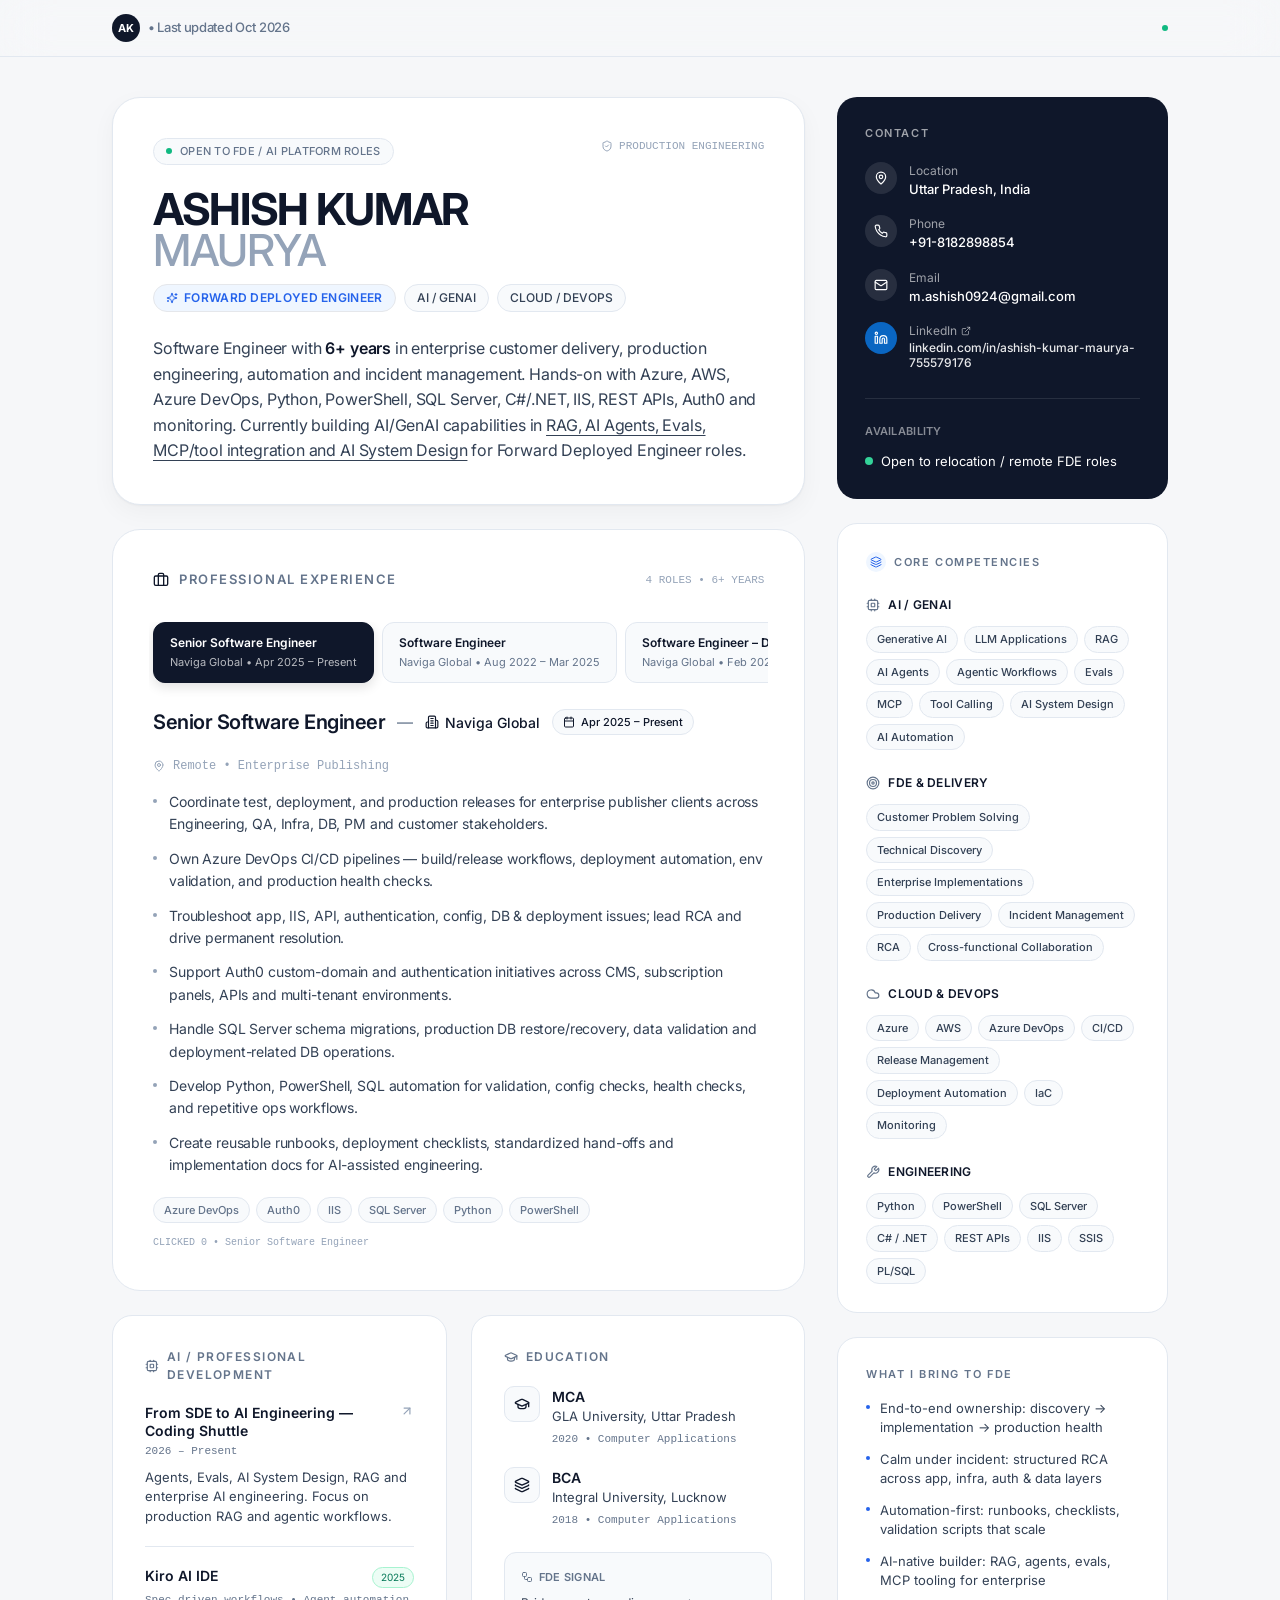
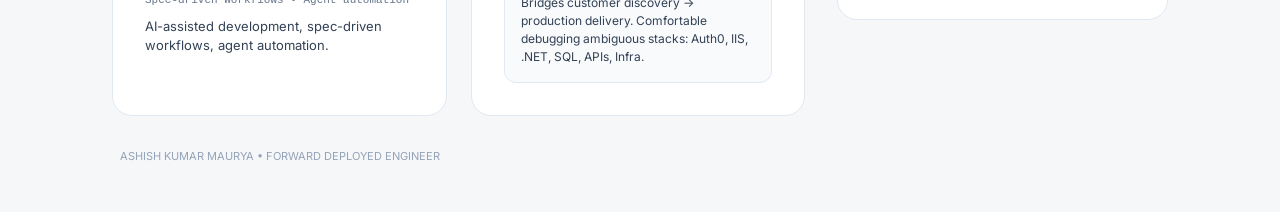
==== commit 95011756: "Update print statement from 'Hello' to 'Goodbye'" ====
--- a/index.html
+++ b/index.html
@@ -1,230 +1,34 @@
 <!DOCTYPE html>
 <html lang="en">
 <head>
-  <meta charset="UTF-8" />
-  <meta name="viewport" content="width=device-width, initial-scale=1.0" />
-  <meta name="description" content="Ashish Kumar Maurya — Senior Software & DevOps Engineer specializing in .NET, Azure, AWS, CI/CD, infrastructure automation and AI-assisted development." />
-  <title>Ashish Kumar Maurya | Senior Software & DevOps Engineer</title>
-  <link rel="stylesheet" href="styles.css" />
+  <meta charset="UTF-8">
+  <meta name="viewport" content="width=device-width, initial-scale=1">
+  <title>React Artifact</title>
+  <style>@import url("https://fonts.googleapis.com/css2?family=Inter:wght@400;500;600;700&family=JetBrains+Mono:wght@400;500&display=swap");*,:after,:before{--tw-border-spacing-x:0;--tw-border-spacing-y:0;--tw-translate-x:0;--tw-translate-y:0;--tw-rotate:0;--tw-skew-x:0;--tw-skew-y:0;--tw-scale-x:1;--tw-scale-y:1;--tw-pan-x: ;--tw-pan-y: ;--tw-pinch-zoom: ;--tw-scroll-snap-strictness:proximity;--tw-gradient-from-position: ;--tw-gradient-via-position: ;--tw-gradient-to-position: ;--tw-ordinal: ;--tw-slashed-zero: ;--tw-numeric-figure: ;--tw-numeric-spacing: ;--tw-numeric-fraction: ;--tw-ring-inset: ;--tw-ring-offset-width:0px;--tw-ring-offset-color:#fff;--tw-ring-color:rgba(59,130,246,.5);--tw-ring-offset-shadow:0 0 #0000;--tw-ring-shadow:0 0 #0000;--tw-shadow:0 0 #0000;--tw-shadow-colored:0 0 #0000;--tw-blur: ;--tw-brightness: ;--tw-contrast: ;--tw-grayscale: ;--tw-hue-rotate: ;--tw-invert: ;--tw-saturate: ;--tw-sepia: ;--tw-drop-shadow: ;--tw-backdrop-blur: ;--tw-backdrop-brightness: ;--tw-backdrop-contrast: ;--tw-backdrop-grayscale: ;--tw-backdrop-hue-rotate: ;--tw-backdrop-invert: ;--tw-backdrop-opacity: ;--tw-backdrop-saturate: ;--tw-backdrop-sepia: ;--tw-contain-size: ;--tw-contain-layout: ;--tw-contain-paint: ;--tw-contain-style: }::backdrop{--tw-border-spacing-x:0;--tw-border-spacing-y:0;--tw-translate-x:0;--tw-translate-y:0;--tw-rotate:0;--tw-skew-x:0;--tw-skew-y:0;--tw-scale-x:1;--tw-scale-y:1;--tw-pan-x: ;--tw-pan-y: ;--tw-pinch-zoom: ;--tw-scroll-snap-strictness:proximity;--tw-gradient-from-position: ;--tw-gradient-via-position: ;--tw-gradient-to-position: ;--tw-ordinal: ;--tw-slashed-zero: ;--tw-numeric-figure: ;--tw-numeric-spacing: ;--tw-numeric-fraction: ;--tw-ring-inset: ;--tw-ring-offset-width:0px;--tw-ring-offset-color:#fff;--tw-ring-color:rgba(59,130,246,.5);--tw-ring-offset-shadow:0 0 #0000;--tw-ring-shadow:0 0 #0000;--tw-shadow:0 0 #0000;--tw-shadow-colored:0 0 #0000;--tw-blur: ;--tw-brightness: ;--tw-contrast: ;--tw-grayscale: ;--tw-hue-rotate: ;--tw-invert: ;--tw-saturate: ;--tw-sepia: ;--tw-drop-shadow: ;--tw-backdrop-blur: ;--tw-backdrop-brightness: ;--tw-backdrop-contrast: ;--tw-backdrop-grayscale: ;--tw-backdrop-hue-rotate: ;--tw-backdrop-invert: ;--tw-backdrop-opacity: ;--tw-backdrop-saturate: ;--tw-backdrop-sepia: ;--tw-contain-size: ;--tw-contain-layout: ;--tw-contain-paint: ;--tw-contain-style: }
+
+/*! tailwindcss v3.4.18 | MIT License | https://tailwindcss.com*/*,:after,:before{box-sizing:border-box;border:0 solid #e5e7eb}:after,:before{--tw-content:""}:host,html{line-height:1.5;-webkit-text-size-adjust:100%;-moz-tab-size:4;-o-tab-size:4;tab-size:4;font-family:ui-sans-serif,system-ui,sans-serif,Apple Color Emoji,Segoe UI Emoji,Segoe UI Symbol,Noto Color Emoji;font-feature-settings:normal;font-variation-settings:normal;-webkit-tap-highlight-color:transparent}body{margin:0;line-height:inherit}hr{height:0;color:inherit;border-top-width:1px}abbr:where([title]){-webkit-text-decoration:underline dotted;text-decoration:underline dotted}h1,h2,h3,h4,h5,h6{font-size:inherit;font-weight:inherit}a{color:inherit;text-decoration:inherit}b,strong{font-weight:bolder}code,kbd,pre,samp{font-family:ui-monospace,SFMono-Regular,Menlo,Monaco,Consolas,Liberation Mono,Courier New,monospace;font-feature-settings:normal;font-variation-settings:normal;font-size:1em}small{font-size:80%}sub,sup{font-size:75%;line-height:0;position:relative;vertical-align:baseline}sub{bottom:-.25em}sup{top:-.5em}table{text-indent:0;border-color:inherit;border-collapse:collapse}button,input,optgroup,select,textarea{font-family:inherit;font-feature-settings:inherit;font-variation-settings:inherit;font-size:100%;font-weight:inherit;line-height:inherit;letter-spacing:inherit;color:inherit;margin:0;padding:0}button,select{text-transform:none}button,input:where([type=button]),input:where([type=reset]),input:where([type=submit]){-webkit-appearance:button;background-color:transparent;background-image:none}:-moz-focusring{outline:auto}:-moz-ui-invalid{box-shadow:none}progress{vertical-align:baseline}::-webkit-inner-spin-button,::-webkit-outer-spin-button{height:auto}[type=search]{-webkit-appearance:textfield;outline-offset:-2px}::-webkit-search-decoration{-webkit-appearance:none}::-webkit-file-upload-button{-webkit-appearance:button;font:inherit}summary{display:list-item}blockquote,dd,dl,figure,h1,h2,h3,h4,h5,h6,hr,p,pre{margin:0}fieldset{margin:0}fieldset,legend{padding:0}menu,ol,ul{list-style:none;margin:0;padding:0}dialog{padding:0}textarea{resize:vertical}input::-moz-placeholder,textarea::-moz-placeholder{opacity:1;color:#9ca3af}input::placeholder,textarea::placeholder{opacity:1;color:#9ca3af}[role=button],button{cursor:pointer}:disabled{cursor:default}audio,canvas,embed,iframe,img,object,svg,video{display:block;vertical-align:middle}img,video{max-width:100%;height:auto}[hidden]:where(:not([hidden=until-found])){display:none}.static{position:static}.sticky{position:sticky}.top-0{top:0}.z-40{z-index:40}.col-span-12{grid-column:span 12/span 12}.-mx-1{margin-left:-.25rem;margin-right:-.25rem}.mx-auto{margin-left:auto;margin-right:auto}.mb-3{margin-bottom:.75rem}.mb-4{margin-bottom:1rem}.mb-5{margin-bottom:1.25rem}.mb-6{margin-bottom:1.5rem}.mb-8{margin-bottom:2rem}.mt-1{margin-top:.25rem}.mt-1\.5{margin-top:.375rem}.mt-2{margin-top:.5rem}.mt-3{margin-top:.75rem}.mt-5{margin-top:1.25rem}.mt-6{margin-top:1.5rem}.mt-7{margin-top:1.75rem}.mt-\[8px\]{margin-top:8px}.block{display:block}.inline{display:inline}.flex{display:flex}.inline-flex{display:inline-flex}.grid{display:grid}.hidden{display:none}.h-1{height:.25rem}.h-1\.5{height:.375rem}.h-2{height:.5rem}.h-5{height:1.25rem}.h-7{height:1.75rem}.h-8{height:2rem}.h-9{height:2.25rem}.h-\[4px\]{height:4px}.h-\[56px\]{height:56px}.h-px{height:1px}.min-h-screen{min-height:100vh}.w-1{width:.25rem}.w-1\.5{width:.375rem}.w-2{width:.5rem}.w-5{width:1.25rem}.w-7{width:1.75rem}.w-8{width:2rem}.w-9{width:2.25rem}.w-\[4px\]{width:4px}.w-full{width:100%}.min-w-0{min-width:0}.min-w-\[180px\]{min-width:180px}.max-w-\[1120px\]{max-width:1120px}.max-w-none{max-width:none}.shrink-0{flex-shrink:0}.animate-\[fadeIn_0\.2s_ease\]{animation:fadeIn .2s ease}@keyframes pulse{50%{opacity:.5}}.animate-pulse{animation:pulse 2s cubic-bezier(.4,0,.6,1) infinite}.cursor-default{cursor:default}.grid-cols-1{grid-template-columns:repeat(1,minmax(0,1fr))}.grid-cols-12{grid-template-columns:repeat(12,minmax(0,1fr))}.flex-wrap{flex-wrap:wrap}.place-items-center{place-items:center}.items-start{align-items:flex-start}.items-center{align-items:center}.justify-between{justify-content:space-between}.gap-1{gap:.25rem}.gap-1\.5{gap:.375rem}.gap-2{gap:.5rem}.gap-2\.5{gap:.625rem}.gap-3{gap:.75rem}.gap-4{gap:1rem}.gap-6{gap:1.5rem}.space-y-3>:not([hidden])~:not([hidden]){--tw-space-y-reverse:0;margin-top:calc(.75rem*(1 - var(--tw-space-y-reverse)));margin-bottom:calc(.75rem*var(--tw-space-y-reverse))}.space-y-4>:not([hidden])~:not([hidden]){--tw-space-y-reverse:0;margin-top:calc(1rem*(1 - var(--tw-space-y-reverse)));margin-bottom:calc(1rem*var(--tw-space-y-reverse))}.space-y-5>:not([hidden])~:not([hidden]){--tw-space-y-reverse:0;margin-top:calc(1.25rem*(1 - var(--tw-space-y-reverse)));margin-bottom:calc(1.25rem*var(--tw-space-y-reverse))}.space-y-6>:not([hidden])~:not([hidden]){--tw-space-y-reverse:0;margin-top:calc(1.5rem*(1 - var(--tw-space-y-reverse)));margin-bottom:calc(1.5rem*var(--tw-space-y-reverse))}.overflow-hidden{overflow:hidden}.overflow-x-auto{overflow-x:auto}.overflow-x-clip{overflow-x:clip}.break-words{overflow-wrap:break-word}.break-all{word-break:break-all}.rounded-\[10px\]{border-radius:10px}.rounded-\[12px\]{border-radius:12px}.rounded-\[20px\]{border-radius:20px}.rounded-full{border-radius:9999px}.border{border-width:1px}.border-b{border-bottom-width:1px}.border-t{border-top-width:1px}.border-\[var\(--border\)\]{border-color:var(--border)}.border-emerald-200{--tw-border-opacity:1;border-color:rgb(167 243 208/var(--tw-border-opacity,1))}.border-slate-900{--tw-border-opacity:1;border-color:rgb(15 23 42/var(--tw-border-opacity,1))}.border-white\/10{border-color:hsla(0,0%,100%,.1)}.bg-\[\#0A66C2\]{--tw-bg-opacity:1;background-color:rgb(10 102 194/var(--tw-bg-opacity,1))}.bg-\[var\(--accent\)\]{background-color:var(--accent)}.bg-\[var\(--accent-soft\)\]{background-color:var(--accent-soft)}.bg-\[var\(--bg\)\]{background-color:var(--bg)}.bg-\[var\(--border\)\]{background-color:var(--border)}.bg-\[var\(--muted-2\)\]{background-color:var(--muted-2)}.bg-\[var\(--surface\)\]{background-color:var(--surface)}.bg-\[var\(--surface-2\)\]{background-color:var(--surface-2)}.bg-emerald-400{--tw-bg-opacity:1;background-color:rgb(52 211 153/var(--tw-bg-opacity,1))}.bg-emerald-50{--tw-bg-opacity:1;background-color:rgb(236 253 245/var(--tw-bg-opacity,1))}.bg-emerald-500{--tw-bg-opacity:1;background-color:rgb(16 185 129/var(--tw-bg-opacity,1))}.bg-slate-900{--tw-bg-opacity:1;background-color:rgb(15 23 42/var(--tw-bg-opacity,1))}.bg-white\/10{background-color:hsla(0,0%,100%,.1)}.p-4{padding:1rem}.p-6{padding:1.5rem}.p-7{padding:1.75rem}.px-1{padding-left:.25rem;padding-right:.25rem}.px-2{padding-left:.5rem;padding-right:.5rem}.px-2\.5{padding-left:.625rem;padding-right:.625rem}.px-3{padding-left:.75rem;padding-right:.75rem}.px-4{padding-left:1rem;padding-right:1rem}.px-5{padding-left:1.25rem;padding-right:1.25rem}.py-0\.5{padding-top:.125rem;padding-bottom:.125rem}.py-1{padding-top:.25rem;padding-bottom:.25rem}.py-2{padding-top:.5rem;padding-bottom:.5rem}.py-3{padding-top:.75rem;padding-bottom:.75rem}.py-8{padding-top:2rem;padding-bottom:2rem}.pb-4{padding-bottom:1rem}.pt-6{padding-top:1.5rem}.text-left{text-align:left}.font-mono{font-family:ui-monospace,SFMono-Regular,Menlo,Monaco,Consolas,Liberation Mono,Courier New,monospace}.text-\[10px\]{font-size:10px}.text-\[11px\]{font-size:11px}.text-\[12px\]{font-size:12px}.text-\[13px\]{font-size:13px}.text-\[14px\]{font-size:14px}.text-\[15px\]{font-size:15px}.text-\[20px\]{font-size:20px}.text-\[30px\]{font-size:30px}.font-\[400\]{font-weight:400}.font-\[500\]{font-weight:500}.font-\[700\],.font-bold{font-weight:700}.font-medium{font-weight:500}.font-semibold{font-weight:600}.uppercase{text-transform:uppercase}.leading-\[0\.95\]{line-height:.95}.leading-\[1\.5\]{line-height:1.5}.leading-\[1\.6\]{line-height:1.6}.leading-tight{line-height:1.25}.tracking-\[-0\.01em\]{letter-spacing:-.01em}.tracking-\[-0\.02em\]{letter-spacing:-.02em}.tracking-\[-0\.03em\]{letter-spacing:-.03em}.tracking-\[0\.12em\]{letter-spacing:.12em}.tracking-\[0\.14em\]{letter-spacing:.14em}.tracking-tight{letter-spacing:-.025em}.tracking-wide{letter-spacing:.025em}.text-\[var\(--accent\)\]{color:var(--accent)}.text-\[var\(--muted\)\]{color:var(--muted)}.text-\[var\(--muted-2\)\]{color:var(--muted-2)}.text-\[var\(--text\)\]{color:var(--text)}.text-\[var\(--text-soft\)\]{color:var(--text-soft)}.text-emerald-700{--tw-text-opacity:1;color:rgb(4 120 87/var(--tw-text-opacity,1))}.text-white{--tw-text-opacity:1;color:rgb(255 255 255/var(--tw-text-opacity,1))}.text-white\/50{color:hsla(0,0%,100%,.5)}.text-white\/60{color:hsla(0,0%,100%,.6)}.text-white\/70{color:hsla(0,0%,100%,.7)}.text-white\/90{color:hsla(0,0%,100%,.9)}.underline{text-decoration-line:underline}.underline-offset-4{text-underline-offset:4px}.antialiased{-webkit-font-smoothing:antialiased;-moz-osx-font-smoothing:grayscale}.shadow-\[0_1px_2px_rgba\(0\2c 0\2c 0\2c 0\.04\)\2c 0_8px_24px_rgba\(0\2c 0\2c 0\2c 0\.04\)\]{--tw-shadow:0 1px 2px rgba(0,0,0,.04),0 8px 24px rgba(0,0,0,.04);--tw-shadow-colored:0 1px 2px var(--tw-shadow-color),0 8px 24px var(--tw-shadow-color);box-shadow:var(--tw-ring-offset-shadow,0 0 #0000),var(--tw-ring-shadow,0 0 #0000),var(--tw-shadow)}.shadow-\[0_4px_12px_rgba\(0\2c 0\2c 0\2c 0\.12\)\]{--tw-shadow:0 4px 12px rgba(0,0,0,.12);--tw-shadow-colored:0 4px 12px var(--tw-shadow-color);box-shadow:var(--tw-ring-offset-shadow,0 0 #0000),var(--tw-ring-shadow,0 0 #0000),var(--tw-shadow)}.backdrop-blur-xl{--tw-backdrop-blur:blur(24px);backdrop-filter:var(--tw-backdrop-blur) var(--tw-backdrop-brightness) var(--tw-backdrop-contrast) var(--tw-backdrop-grayscale) var(--tw-backdrop-hue-rotate) var(--tw-backdrop-invert) var(--tw-backdrop-opacity) var(--tw-backdrop-saturate) var(--tw-backdrop-sepia)}.transition-all{transition-property:all;transition-timing-function:cubic-bezier(.4,0,.2,1);transition-duration:.15s}.transition-colors{transition-property:color,background-color,border-color,text-decoration-color,fill,stroke;transition-timing-function:cubic-bezier(.4,0,.2,1);transition-duration:.15s}:root{--bg:#f6f7f9;--surface:#fff;--surface-2:#f8fafc;--text:#0f172a;--text-soft:#334155;--muted:#64748b;--muted-2:#94a3b8;--border:#e2e8f0;--border-strong:#cbd5e1;--accent:#2563eb;--accent-soft:#eff6ff;--accent-2:#1d4ed8;--slate-900:#0f172a}@media (prefers-color-scheme:dark){:root{--bg:#0b0f19;--surface:#111827;--surface-2:#151d2f;--text:#f1f5f9;--text-soft:#cbd5e1;--muted:#94a3b8;--muted-2:#64748b;--border:#1e293b;--border-strong:#334155;--accent:#60a5fa;--accent-soft:#172554;--accent-2:#93c5fd}}*{font-family:Inter,-apple-system,BlinkMacSystemFont,sans-serif}@media print{:root{--bg:#fff!important;--surface:#fff!important;--text:#000!important}body{-webkit-print-color-adjust:exact;print-color-adjust:exact}}.selection\:bg-\[var\(--accent-soft\)\] ::-moz-selection{background-color:var(--accent-soft)}.selection\:bg-\[var\(--accent-soft\)\] ::selection{background-color:var(--accent-soft)}.selection\:text-\[var\(--accent\)\] ::-moz-selection{color:var(--accent)}.selection\:text-\[var\(--accent\)\] ::selection{color:var(--accent)}.selection\:bg-\[var\(--accent-soft\)\]::-moz-selection{background-color:var(--accent-soft)}.selection\:bg-\[var\(--accent-soft\)\]::selection{background-color:var(--accent-soft)}.selection\:text-\[var\(--accent\)\]::-moz-selection{color:var(--accent)}.selection\:text-\[var\(--accent\)\]::selection{color:var(--accent)}.hover\:border-\[var\(--border-strong\)\]:hover{border-color:var(--border-strong)}.hover\:text-\[var\(--text\)\]:hover{color:var(--text)}.hover\:underline:hover{text-decoration-line:underline}.group:hover .group-hover\:bg-white\/15{background-color:hsla(0,0%,100%,.15)}.group:hover .group-hover\:text-white{--tw-text-opacity:1;color:rgb(255 255 255/var(--tw-text-opacity,1))}@media (min-width:640px){.sm\:block{display:block}.sm\:hidden{display:none}}@media (min-width:768px){.md\:inline{display:inline}.md\:grid-cols-2{grid-template-columns:repeat(2,minmax(0,1fr))}.md\:gap-8{gap:2rem}.md\:rounded-\[28px\]{border-radius:28px}.md\:p-10{padding:2.5rem}.md\:p-7{padding:1.75rem}.md\:p-8{padding:2rem}.md\:px-8{padding-left:2rem;padding-right:2rem}.md\:py-10{padding-top:2.5rem;padding-bottom:2.5rem}.md\:text-\[16px\]{font-size:16px}.md\:text-\[44px\]{font-size:44px}}@media (min-width:1024px){.lg\:sticky{position:sticky}.lg\:top-\[72px\]{top:72px}.lg\:col-span-4{grid-column:span 4/span 4}.lg\:col-span-8{grid-column:span 8/span 8}.lg\:block{display:block}.lg\:hidden{display:none}}@media print{.print\:hidden{display:none}}</style>
 </head>
 <body>
-  <header class="nav">
-    <div class="container nav-inner">
-      <a class="brand" href="#top" aria-label="Go to top">AKM<span>.</span></a>
-      <nav aria-label="Main navigation">
-        <a href="#about">About</a>
-        <a href="#experience">Experience</a>
-        <a href="#skills">Skills</a>
-        <a href="#projects">Projects</a>
-        <a href="#contact">Contact</a>
-      </nav>
-    </div>
-  </header>
- 
-  <main id="top">
-    <section class="hero">
-      <div class="container hero-grid">
-        <div>
-          <p class="eyebrow">SENIOR SOFTWARE & DEVOPS ENGINEER</p>
-          <h1>Senior Software Engineer building .NET applications, CI/CD pipelines, and cloud infrastructure.</h1>
-          <p class="hero-copy">
-            6+ years across .NET/C#, SQL, Azure, AWS, Azure DevOps, CI/CD,
-            PowerShell, IIS, Windows Server, and production engineering.
-          </p>
-          <div class="actions">
-            <a class="button primary" href="#projects">View Projects</a>
-            <a class="button secondary" href="resume.pdf" target="_blank" rel="noopener">Download Resume</a>
-            <a class="button secondary" href="https://www.linkedin.com/in/m-ashish-maurya/" target="_blank" rel="noopener">LinkedIn</a>
-            <a class="button secondary" href="https://github.com/Ashish0924" target="_blank" rel="noopener">GitHub</a>
-          </div>
-          <div class="stats">
-            <div><strong>6+</strong><span>Years Experience</span></div>
-            <div><strong>50+</strong><span>CI/CD Pipelines</span></div>
-            <div><strong>Azure + AWS</strong><span>Multi-Cloud</span></div>
-          </div>
-        </div>
-        <aside class="hero-card">
-          <div class="terminal">
-            <div class="terminal-bar"><span></span><span></span><span></span></div>
-            <pre><code>$ whoami
-Ashish Kumar Maurya
-
-$ expertise
-.NET / C# / SQL
-Azure / AWS
-Azure DevOps / CI/CD
-PowerShell / Python
-IIS / Windows Server
-
-$ experience
-6+ years
-50+ CI/CD pipelines</code></pre>
-          </div>
-        </aside>
-      </div>
-    </section>
- 
-    <section id="about" class="section">
-      <div class="container narrow">
-        <p class="eyebrow">ABOUT</p>
-        <h2>Software engineering with a DevOps mindset.</h2>
-        <p>
-          I’m a Senior Software & DevOps Engineer with 6+ years of experience building,
-          deploying, automating, and supporting enterprise software and cloud environments.
-        </p>
-        <p>
-          My experience sits at the intersection of software engineering and DevOps, with
-          hands-on work across .NET/C#, SQL, Azure, AWS, Azure DevOps, CI/CD, infrastructure
-          automation, Windows Server, IIS, monitoring, and production support.
-        </p>
-        <p>
-          I enjoy solving difficult production and engineering problems, automating repetitive
-          work, and connecting development, infrastructure, and operations into a more efficient
-          software delivery process.
-        </p>
-      </div>
-    </section>
- 
-    <section id="experience" class="section muted">
-      <div class="container">
-        <p class="eyebrow">EXPERIENCE</p>
-        <h2>Career progression</h2>
- 
-        <div class="timeline">
-          <article class="role">
-            <div class="role-head">
-              <div><h3>Senior Software Engineer</h3><p>Naviga Global</p></div>
-              <span>Apr 2025 — Present</span>
-            </div>
-            <ul>
-              <li>Architect and maintain enterprise CI/CD pipelines using Azure DevOps.</li>
-              <li>Automate build, release, and infrastructure provisioning with Azure Pipelines, ARM templates, and PowerShell.</li>
-              <li>Support Azure and AWS environments with a focus on deployment reliability and standardization.</li>
-              <li>Implement monitoring, logging, alerting, incident response, and root-cause analysis.</li>
-              <li>Support .NET applications and SQL workloads across development, test, and production.</li>
-              <li>Explore AI-assisted development for scripting, code investigation, refactoring, and DevOps automation.</li>
-            </ul>
-          </article>
- 
-          <article class="role">
-            <div class="role-head">
-              <div><h3>Software Engineer</h3><p>Naviga Global</p></div>
-              <span>Aug 2022 — Mar 2025</span>
-            </div>
-            <ul>
-              <li>Built and maintained CI/CD pipelines and automated deployment workflows using Azure DevOps.</li>
-              <li>Supported enterprise applications through deployment, monitoring, maintenance, and production troubleshooting.</li>
-              <li>Optimized SQL queries and supported .NET application debugging.</li>
-              <li>Developed PowerShell and Python automation to reduce manual operational work.</li>
-              <li>Supported Windows Server and IIS-based application hosting environments.</li>
-            </ul>
-          </article>
- 
-          <article class="role">
-            <div class="role-head">
-              <div><h3>Software Engineer — Database</h3><p>Naviga Global</p></div>
-              <span>Feb 2022 — Aug 2022</span>
-            </div>
-            <ul>
-              <li>Developed database workflows using SQL, SSIS, and C# for high-volume data processing.</li>
-              <li>Built utilities for large-scale data loading and validation.</li>
-              <li>Provided production database support focused on data integrity and system stability.</li>
-            </ul>
-          </article>
- 
-          <article class="role">
-            <div class="role-head">
-              <div><h3>Associate Software Engineer</h3><p>Indus Valley Partners</p></div>
-              <span>Nov 2019 — Apr 2021</span>
-            </div>
-            <ul>
-              <li>Developed and enhanced enterprise financial applications using .NET, C#, SQL, and PL/SQL.</li>
-              <li>Built automation components and software enhancements for SaaS applications.</li>
-              <li>Supported client upgrade deployments and RDLC reporting requirements.</li>
-            </ul>
-          </article>
-        </div>
-      </div>
-    </section>
- 
-    <section id="skills" class="section">
-      <div class="container">
-        <p class="eyebrow">TECHNICAL STACK</p>
-        <h2>Tools I work with</h2>
-        <div class="skill-grid">
-          <div class="skill-card"><h3>Software</h3><p>.NET · C# · SQL · Python · JavaScript · LINQ</p></div>
-          <div class="skill-card"><h3>Cloud</h3><p>Microsoft Azure · AWS · ARM Templates · Cloud Infrastructure</p></div>
-          <div class="skill-card"><h3>DevOps</h3><p>Azure DevOps · CI/CD · Pipelines · Build & Release Automation · TFVC</p></div>
-          <div class="skill-card"><h3>Infrastructure</h3><p>Windows Server · IIS · Application Hosting · PowerShell · Shell Scripting</p></div>
-          <div class="skill-card"><h3>Reliability</h3><p>Monitoring · Logging · Alerting · Incident Response · RCA · Performance Optimization</p></div>
-          <div class="skill-card"><h3>Data</h3><p>SQL Server · SSIS · PL/SQL · Query Optimization · Database Automation</p></div>
-          <p class="hero-note">Open to Senior Software Engineer, Senior DevOps Engineer, Cloud/DevOps Engineer and related roles.</p>
-        </div>
-      </div>
-    </section>
- 
-    <section id="projects" class="section muted">
-      <div class="container">
-        <p class="eyebrow">PORTFOLIO</p>
-        <h2>Selected projects</h2>
-        <p class="section-lead">
-          These are portfolio projects designed to demonstrate practical engineering capability.
-          Replace the placeholders with your GitHub repositories as each project is completed.
-        </p>
-        <div class="project-grid">
-          <article class="project">
-            <span class="tag">.NET · CI/CD</span>
-            <h3>Enterprise .NET CI/CD & IIS Deployment</h3>
-            <p>
-              Production-style .NET application with SQL Server, Azure DevOps CI/CD,
-              PowerShell deployment automation, IIS hosting, health checks, and deployment validation.
-            </p>
-            <a href="https://github.com/Ashish0924" target="_blank" rel="noopener" class="project-link">GitHub repository →</a>
-          </article>
-          <article class="project">
-            <span class="tag">Azure · AWS · IaC</span>
-            <h3>Multi-Cloud Infrastructure Automation</h3>
-            <p>
-              Repeatable environment provisioning and deployment workflows across Azure and AWS,
-              with infrastructure automation, configuration, monitoring, and cleanup.
-            </p>
-            <a href="https://github.com/Ashish0924" target="_blank" rel="noopener" class="project-link">GitHub repository →</a>
-          </article>
-          <article class="project">
-            <span class="tag">AI · DevOps</span>
-            <h3>AI-Assisted DevOps Toolkit</h3>
-            <p>
-              Automation utilities for pipeline troubleshooting, deployment validation, log analysis,
-              SQL checks, and repetitive engineering workflows using AI-assisted development.
-            </p>
-            <a href="https://github.com/Ashish0924" target="_blank" rel="noopener" class="project-link">GitHub repository →</a>
-          </article>
-        </div>
-      </div>
-    </section>
- 
-    <section id="contact" class="section contact">
-      <div class="container contact-box">
-        <div>
-          <p class="eyebrow">CONTACT</p>
-          <h2>Let’s build and ship better software.</h2>
-          <p>Open to Senior Software Engineer, Senior DevOps Engineer, Cloud/DevOps Engineer, and related opportunities.</p>
-        </div>
-        <div class="contact-links">
-          <a href="mailto:m.ashish0924@gmail.com">m.ashish0924@gmail.com</a>
-          <a href="https://www.linkedin.com/in/m-ashish-maurya/" target="_blank" rel="noopener">linkedin.com/in/m-ashish-maurya</a>
-        </div>
-      </div>
-    </section>
-  </main>
- 
-  <footer>
-    <div class="container footer-inner">
-      <span>© <span id="year"></span> Ashish Kumar Maurya</span>
-      <span>Senior Software & DevOps Engineer</span>
-    </div>
-  </footer>
- 
-  <script src="script.js"></script>
+  <div id="root"></div>
+  
+  <script type="module">var fd=Object.create;var{getPrototypeOf:pd,defineProperty:Jl,getOwnPropertyNames:md}=Object;var vd=Object.prototype.hasOwnProperty;var Fe=(e,t,n)=>{n=e!=null?fd(pd(e)):{};let r=t||!e||!e.__esModule?Jl(n,"default",{value:e,enumerable:!0}):n;for(let l of md(e))if(!vd.call(r,l))Jl(r,l,{get:()=>e[l],enumerable:!0});return r};var _r=(e,t)=>()=>(t||e((t={exports:{}}).exports,t),t.exports);var hd=(e,t)=>{for(var n in t)Jl(e,n,{get:t[n],enumerable:!0,configurable:!0,set:(r)=>t[n]=()=>r})};var yd=(e,t)=>()=>(e&&(t=e(e=0)),t);var gt=_r((Ld)=>{var Sn=Symbol.for("react.element"),gd=Symbol.for("react.portal"),wd=Symbol.for("react.fragment"),Sd=Symbol.for("react.strict_mode"),kd=Symbol.for("react.profiler"),xd=Symbol.for("react.provider"),Ed=Symbol.for("react.context"),Nd=Symbol.for("react.forward_ref"),Cd=Symbol.for("react.suspense"),_d=Symbol.for("react.memo"),Pd=Symbol.for("react.lazy"),ku=Symbol.iterator;function zd(e){if(e===null||typeof e!=="object")return null;return e=ku&&e[ku]||e["@@iterator"],typeof e==="function"?e:null}var Nu={isMounted:function(){return!1},enqueueForceUpdate:function(){},enqueueReplaceState:function(){},enqueueSetState:function(){}},Cu=Object.assign,_u={};function At(e,t,n){this.props=e,this.context=t,this.refs=_u,this.updater=n||Nu}At.prototype.isReactComponent={};At.prototype.setState=function(e,t){if(typeof e!=="object"&&typeof e!=="function"&&e!=null)throw Error("setState(...): takes an object of state variables to update or a function which returns an object of state variables.");this.updater.enqueueSetState(this,e,t,"setState")};At.prototype.forceUpdate=function(e){this.updater.enqueueForceUpdate(this,e,"forceUpdate")};function Pu(){}Pu.prototype=At.prototype;function jl(e,t,n){this.props=e,this.context=t,this.refs=_u,this.updater=n||Nu}var bl=jl.prototype=new Pu;bl.constructor=jl;Cu(bl,At.prototype);bl.isPureReactComponent=!0;var xu=Array.isArray,zu=Object.prototype.hasOwnProperty,ei={current:null},Tu={key:!0,ref:!0,__self:!0,__source:!0};function Du(e,t,n){var r,l={},i=null,o=null;if(t!=null)for(r in t.ref!==void 0&&(o=t.ref),t.key!==void 0&&(i=""+t.key),t)zu.call(t,r)&&!Tu.hasOwnProperty(r)&&(l[r]=t[r]);var u=arguments.length-2;if(u===1)l.children=n;else if(1<u){for(var a=Array(u),c=0;c<u;c++)a[c]=arguments[c+2];l.children=a}if(e&&e.defaultProps)for(r in u=e.defaultProps,u)l[r]===void 0&&(l[r]=u[r]);return{$$typeof:Sn,type:e,key:i,ref:o,props:l,_owner:ei.current}}function Td(e,t){return{$$typeof:Sn,type:e.type,key:t,ref:e.ref,props:e.props,_owner:e._owner}}function ti(e){return typeof e==="object"&&e!==null&&e.$$typeof===Sn}function Dd(e){var t={"=":"=0",":":"=2"};return"$"+e.replace(/[=:]/g,function(n){return t[n]})}var Eu=/\/+/g;function ql(e,t){return typeof e==="object"&&e!==null&&e.key!=null?Dd(""+e.key):t.toString(36)}function zr(e,t,n,r,l){var i=typeof e;if(i==="undefined"||i==="boolean")e=null;var o=!1;if(e===null)o=!0;else switch(i){case"string":case"number":o=!0;break;case"object":switch(e.$$typeof){case Sn:case gd:o=!0}}if(o)return o=e,l=l(o),e=r===""?"."+ql(o,0):r,xu(l)?(n="",e!=null&&(n=e.replace(Eu,"$&/")+"/"),zr(l,t,n,"",function(c){return c})):l!=null&&(ti(l)&&(l=Td(l,n+(!l.key||o&&o.key===l.key?"":(""+l.key).replace(Eu,"$&/")+"/")+e)),t.push(l)),1;if(o=0,r=r===""?".":r+":",xu(e))for(var u=0;u<e.length;u++){i=e[u];var a=r+ql(i,u);o+=zr(i,t,n,a,l)}else if(a=zd(e),typeof a==="function")for(e=a.call(e),u=0;!(i=e.next()).done;)i=i.value,a=r+ql(i,u++),o+=zr(i,t,n,a,l);else if(i==="object")throw t=String(e),Error("Objects are not valid as a React child (found: "+(t==="[object Object]"?"object with keys {"+Object.keys(e).join(", ")+"}":t)+"). If you meant to render a collection of children, use an array instead.");return o}function Pr(e,t,n){if(e==null)return e;var r=[],l=0;return zr(e,r,"","",function(i){return t.call(n,i,l++)}),r}function Id(e){if(e._status===-1){var t=e._result;t=t(),t.then(function(n){if(e._status===0||e._status===-1)e._status=1,e._result=n},function(n){if(e._status===0||e._status===-1)e._status=2,e._result=n}),e._status===-1&&(e._status=0,e._result=t)}if(e._status===1)return e._result.default;throw e._result}var re={current:null},Tr={transition:null},Rd={ReactCurrentDispatcher:re,ReactCurrentBatchConfig:Tr,ReactCurrentOwner:ei};function Iu(){throw Error("act(...) is not supported in production builds of React.")}Ld.Children={map:Pr,forEach:function(e,t,n){Pr(e,function(){t.apply(this,arguments)},n)},count:function(e){var t=0;return Pr(e,function(){t++}),t},toArray:function(e){return Pr(e,function(t){return t})||[]},only:function(e){if(!ti(e))throw Error("React.Children.only expected to receive a single React element child.");return e}};Ld.Component=At;Ld.Fragment=wd;Ld.Profiler=kd;Ld.PureComponent=jl;Ld.StrictMode=Sd;Ld.Suspense=Cd;Ld.__SECRET_INTERNALS_DO_NOT_USE_OR_YOU_WILL_BE_FIRED=Rd;Ld.act=Iu;Ld.cloneElement=function(e,t,n){if(e===null||e===void 0)throw Error("React.cloneElement(...): The argument must be a React element, but you passed "+e+".");var r=Cu({},e.props),l=e.key,i=e.ref,o=e._owner;if(t!=null){if(t.ref!==void 0&&(i=t.ref,o=ei.current),t.key!==void 0&&(l=""+t.key),e.type&&e.type.defaultProps)var u=e.type.defaultProps;for(a in t)zu.call(t,a)&&!Tu.hasOwnProperty(a)&&(r[a]=t[a]===void 0&&u!==void 0?u[a]:t[a])}var a=arguments.length-2;if(a===1)r.children=n;else if(1<a){u=Array(a);for(var c=0;c<a;c++)u[c]=arguments[c+2];r.children=u}return{$$typeof:Sn,type:e.type,key:l,ref:i,props:r,_owner:o}};Ld.createContext=function(e){return e={$$typeof:Ed,_currentValue:e,_currentValue2:e,_threadCount:0,Provider:null,Consumer:null,_defaultValue:null,_globalName:null},e.Provider={$$typeof:xd,_context:e},e.Consumer=e};Ld.createElement=Du;Ld.createFactory=function(e){var t=Du.bind(null,e);return t.type=e,t};Ld.createRef=function(){return{current:null}};Ld.forwardRef=function(e){return{$$typeof:Nd,render:e}};Ld.isValidElement=ti;Ld.lazy=function(e){return{$$typeof:Pd,_payload:{_status:-1,_result:e},_init:Id}};Ld.memo=function(e,t){return{$$typeof:_d,type:e,compare:t===void 0?null:t}};Ld.startTransition=function(e){var t=Tr.transition;Tr.transition={};try{e()}finally{Tr.transition=t}};Ld.unstable_act=Iu;Ld.useCallback=function(e,t){return re.current.useCallback(e,t)};Ld.useContext=function(e){return re.current.useContext(e)};Ld.useDebugValue=function(){};Ld.useDeferredValue=function(e){return re.current.useDeferredValue(e)};Ld.useEffect=function(e,t){return re.current.useEffect(e,t)};Ld.useId=function(){return re.current.useId()};Ld.useImperativeHandle=function(e,t,n){return re.current.useImperativeHandle(e,t,n)};Ld.useInsertionEffect=function(e,t){return re.current.useInsertionEffect(e,t)};Ld.useLayoutEffect=function(e,t){return re.current.useLayoutEffect(e,t)};Ld.useMemo=function(e,t){return re.current.useMemo(e,t)};Ld.useReducer=function(e,t,n){return re.current.useReducer(e,t,n)};Ld.useRef=function(e){return re.current.useRef(e)};Ld.useState=function(e){return re.current.useState(e)};Ld.useSyncExternalStore=function(e,t,n){return re.current.useSyncExternalStore(e,t,n)};Ld.useTransition=function(){return re.current.useTransition()};Ld.version="18.3.1"});var Uu=_r((gf)=>{function ri(e,t){var n=e.length;e.push(t);e:for(;0<n;){var r=n-1>>>1,l=e[r];if(0<Dr(l,t))e[r]=t,e[n]=l,n=r;else break e}}function Ee(e){return e.length===0?null:e[0]}function Or(e){if(e.length===0)return null;var t=e[0],n=e.pop();if(n!==t){e[0]=n;e:for(var r=0,l=e.length,i=l>>>1;r<i;){var o=2*(r+1)-1,u=e[o],a=o+1,c=e[a];if(0>Dr(u,n))a<l&&0>Dr(c,u)?(e[r]=c,e[a]=n,r=a):(e[r]=u,e[o]=n,r=o);else if(a<l&&0>Dr(c,n))e[r]=c,e[a]=n,r=a;else break e}}return t}function Dr(e,t){var n=e.sortIndex-t.sortIndex;return n!==0?n:e.id-t.id}if(typeof performance==="object"&&typeof performance.now==="function")li=performance,gf.unstable_now=function(){return li.now()};else Ir=Date,ii=Ir.now(),gf.unstable_now=function(){return Ir.now()-ii};var li,Ir,ii,Ie=[],Je=[],yf=1,he=null,j=3,Mr=!1,wt=!1,xn=!1,Lu=typeof setTimeout==="function"?setTimeout:null,Ou=typeof clearTimeout==="function"?clearTimeout:null,Ru=typeof setImmediate<"u"?setImmediate:null;typeof navigator<"u"&&navigator.scheduling!==void 0&&navigator.scheduling.isInputPending!==void 0&&navigator.scheduling.isInputPending.bind(navigator.scheduling);function oi(e){for(var t=Ee(Je);t!==null;){if(t.callback===null)Or(Je);else if(t.startTime<=e)Or(Je),t.sortIndex=t.expirationTime,ri(Ie,t);else break;t=Ee(Je)}}function ai(e){if(xn=!1,oi(e),!wt)if(Ee(Ie)!==null)wt=!0,ci(si);else{var t=Ee(Je);t!==null&&di(ai,t.startTime-e)}}function si(e,t){wt=!1,xn&&(xn=!1,Ou(En),En=-1),Mr=!0;var n=j;try{oi(t);for(he=Ee(Ie);he!==null&&(!(he.expirationTime>t)||e&&!Fu());){var r=he.callback;if(typeof r==="function"){he.callback=null,j=he.priorityLevel;var l=r(he.expirationTime<=t);t=gf.unstable_now(),typeof l==="function"?he.callback=l:he===Ee(Ie)&&Or(Ie),oi(t)}else Or(Ie);he=Ee(Ie)}if(he!==null)var i=!0;else{var o=Ee(Je);o!==null&&di(ai,o.startTime-t),i=!1}return i}finally{he=null,j=n,Mr=!1}}var Ar=!1,Rr=null,En=-1,Mu=5,Au=-1;function Fu(){return gf.unstable_now()-Au<Mu?!1:!0}function ni(){if(Rr!==null){var e=gf.unstable_now();Au=e;var t=!0;try{t=Rr(!0,e)}finally{t?kn():(Ar=!1,Rr=null)}}else Ar=!1}var kn;if(typeof Ru==="function")kn=function(){Ru(ni)};else if(typeof MessageChannel<"u")Lr=new MessageChannel,ui=Lr.port2,Lr.port1.onmessage=ni,kn=function(){ui.postMessage(null)};else kn=function(){Lu(ni,0)};var Lr,ui;function ci(e){Rr=e,Ar||(Ar=!0,kn())}function di(e,t){En=Lu(function(){e(gf.unstable_now())},t)}gf.unstable_IdlePriority=5;gf.unstable_ImmediatePriority=1;gf.unstable_LowPriority=4;gf.unstable_NormalPriority=3;gf.unstable_Profiling=null;gf.unstable_UserBlockingPriority=2;gf.unstable_cancelCallback=function(e){e.callback=null};gf.unstable_continueExecution=function(){wt||Mr||(wt=!0,ci(si))};gf.unstable_forceFrameRate=function(e){0>e||125<e?console.error("forceFrameRate takes a positive int between 0 and 125, forcing frame rates higher than 125 fps is not supported"):Mu=0<e?Math.floor(1000/e):5};gf.unstable_getCurrentPriorityLevel=function(){return j};gf.unstable_getFirstCallbackNode=function(){return Ee(Ie)};gf.unstable_next=function(e){switch(j){case 1:case 2:case 3:var t=3;break;default:t=j}var n=j;j=t;try{return e()}finally{j=n}};gf.unstable_pauseExecution=function(){};gf.unstable_requestPaint=function(){};gf.unstable_runWithPriority=function(e,t){switch(e){case 1:case 2:case 3:case 4:case 5:break;default:e=3}var n=j;j=e;try{return t()}finally{j=n}};gf.unstable_scheduleCallback=function(e,t,n){var r=gf.unstable_now();switch(typeof n==="object"&&n!==null?(n=n.delay,n=typeof n==="number"&&0<n?r+n:r):n=r,e){case 1:var l=-1;break;case 2:l=250;break;case 5:l=1073741823;break;case 4:l=1e4;break;default:l=5000}return l=n+l,e={id:yf++,callback:t,priorityLevel:e,startTime:n,expirationTime:l,sortIndex:-1},n>r?(e.sortIndex=n,ri(Je,e),Ee(Ie)===null&&e===Ee(Je)&&(xn?(Ou(En),En=-1):xn=!0,di(ai,n-r))):(e.sortIndex=l,ri(Ie,e),wt||Mr||(wt=!0,ci(si))),e};gf.unstable_shouldYield=Fu;gf.unstable_wrapCallback=function(e){var t=j;return function(){var n=j;j=t;try{return e.apply(this,arguments)}finally{j=n}}}});var gu={};hd(gu,{version:()=>jc,unstable_renderSubtreeIntoContainer:()=>qc,unstable_batchedUpdates:()=>Jc,unmountComponentAtNode:()=>Zc,render:()=>Xc,hydrateRoot:()=>Gc,hydrate:()=>Yc,flushSync:()=>Kc,findDOMNode:()=>Wc,createRoot:()=>$c,createPortal:()=>Hc,__SECRET_INTERNALS_DO_NOT_USE_OR_YOU_WILL_BE_FIRED:()=>Vc});function y(e){for(var t="https://reactjs.org/docs/error-decoder.html?invariant="+e,n=1;n<arguments.length;n++)t+="&args[]="+encodeURIComponent(arguments[n]);return"Minified React error #"+e+"; visit "+t+" for the full message or use the non-minified dev environment for full errors and additional helpful warnings."}function Lt(e,t){ln(e,t),ln(e+"Capture",t)}function ln(e,t){Xn[e]=t;for(e=0;e<t.length;e++)Wa.add(t[e])}function Uf(e){if(Li.call(Qu,e))return!0;if(Li.call(Bu,e))return!1;if(Ff.test(e))return Qu[e]=!0;return Bu[e]=!0,!1}function Bf(e,t,n,r){if(n!==null&&n.type===0)return!1;switch(typeof t){case"function":case"symbol":return!0;case"boolean":if(r)return!1;if(n!==null)return!n.acceptsBooleans;return e=e.toLowerCase().slice(0,5),e!=="data-"&&e!=="aria-";default:return!1}}function Qf(e,t,n,r){if(t===null||typeof t>"u"||Bf(e,t,n,r))return!0;if(r)return!1;if(n!==null)switch(n.type){case 3:return!t;case 4:return t===!1;case 5:return isNaN(t);case 6:return isNaN(t)||1>t}return!1}function oe(e,t,n,r,l,i,o){this.acceptsBooleans=t===2||t===3||t===4,this.attributeName=r,this.attributeNamespace=l,this.mustUseProperty=n,this.propertyName=e,this.type=t,this.sanitizeURL=i,this.removeEmptyString=o}function To(e){return e[1].toUpperCase()}function Do(e,t,n,r){var l=q.hasOwnProperty(t)?q[t]:null;if(l!==null?l.type!==0:r||!(2<t.length)||t[0]!=="o"&&t[0]!=="O"||t[1]!=="n"&&t[1]!=="N")Qf(t,n,l,r)&&(n=null),r||l===null?Uf(t)&&(n===null?e.removeAttribute(t):e.setAttribute(t,""+n)):l.mustUseProperty?e[l.propertyName]=n===null?l.type===3?!1:"":n:(t=l.attributeName,r=l.attributeNamespace,n===null?e.removeAttribute(t):(l=l.type,n=l===3||l===4&&n===!0?"":""+n,r?e.setAttributeNS(r,t,n):e.setAttribute(t,n)))}function Nn(e){if(e===null||typeof e!=="object")return null;return e=Vu&&e[Vu]||e["@@iterator"],typeof e==="function"?e:null}function In(e){if(fi===void 0)try{throw Error()}catch(n){var t=n.stack.trim().match(/\n( *(at )?)/);fi=t&&t[1]||""}return`
+`+fi+e}function mi(e,t){if(!e||pi)return"";pi=!0;var n=Error.prepareStackTrace;Error.prepareStackTrace=void 0;try{if(t)if(t=function(){throw Error()},Object.defineProperty(t.prototype,"props",{set:function(){throw Error()}}),typeof Reflect==="object"&&Reflect.construct){try{Reflect.construct(t,[])}catch(c){var r=c}Reflect.construct(e,[],t)}else{try{t.call()}catch(c){r=c}e.call(t.prototype)}else{try{throw Error()}catch(c){r=c}e()}}catch(c){if(c&&r&&typeof c.stack==="string"){for(var l=c.stack.split(`
+`),i=r.stack.split(`
+`),o=l.length-1,u=i.length-1;1<=o&&0<=u&&l[o]!==i[u];)u--;for(;1<=o&&0<=u;o--,u--)if(l[o]!==i[u]){if(o!==1||u!==1)do if(o--,u--,0>u||l[o]!==i[u]){var a=`
+`+l[o].replace(" at new "," at ");return e.displayName&&a.includes("<anonymous>")&&(a=a.replace("<anonymous>",e.displayName)),a}while(1<=o&&0<=u);break}}}finally{pi=!1,Error.prepareStackTrace=n}return(e=e?e.displayName||e.name:"")?In(e):""}function Vf(e){switch(e.tag){case 5:return In(e.type);case 16:return In("Lazy");case 13:return In("Suspense");case 19:return In("SuspenseList");case 0:case 2:case 15:return e=mi(e.type,!1),e;case 11:return e=mi(e.type.render,!1),e;case 1:return e=mi(e.type,!0),e;default:return""}}function Fi(e){if(e==null)return null;if(typeof e==="function")return e.displayName||e.name||null;if(typeof e==="string")return e;switch(e){case Vt:return"Fragment";case Qt:return"Portal";case Oi:return"Profiler";case Io:return"StrictMode";case Mi:return"Suspense";case Ai:return"SuspenseList"}if(typeof e==="object")switch(e.$$typeof){case Ya:return(e.displayName||"Context")+".Consumer";case Ka:return(e._context.displayName||"Context")+".Provider";case Ro:var t=e.render;return e=e.displayName,e||(e=t.displayName||t.name||"",e=e!==""?"ForwardRef("+e+")":"ForwardRef"),e;case Lo:return t=e.displayName||null,t!==null?t:Fi(e.type)||"Memo";case je:t=e._payload,e=e._init;try{return Fi(e(t))}catch(n){}}return null}function Hf(e){var t=e.type;switch(e.tag){case 24:return"Cache";case 9:return(t.displayName||"Context")+".Consumer";case 10:return(t._context.displayName||"Context")+".Provider";case 18:return"DehydratedFragment";case 11:return e=t.render,e=e.displayName||e.name||"",t.displayName||(e!==""?"ForwardRef("+e+")":"ForwardRef");case 7:return"Fragment";case 5:return t;case 4:return"Portal";case 3:return"Root";case 6:return"Text";case 16:return Fi(t);case 8:return t===Io?"StrictMode":"Mode";case 22:return"Offscreen";case 12:return"Profiler";case 21:return"Scope";case 13:return"Suspense";case 19:return"SuspenseList";case 25:return"TracingMarker";case 1:case 0:case 17:case 2:case 14:case 15:if(typeof t==="function")return t.displayName||t.name||null;if(typeof t==="string")return t}return null}function ft(e){switch(typeof e){case"boolean":case"number":case"string":case"undefined":return e;case"object":return e;default:return""}}function Xa(e){var t=e.type;return(e=e.nodeName)&&e.toLowerCase()==="input"&&(t==="checkbox"||t==="radio")}function $f(e){var t=Xa(e)?"checked":"value",n=Object.getOwnPropertyDescriptor(e.constructor.prototype,t),r=""+e[t];if(!e.hasOwnProperty(t)&&typeof n<"u"&&typeof n.get==="function"&&typeof n.set==="function"){var{get:l,set:i}=n;return Object.defineProperty(e,t,{configurable:!0,get:function(){return l.call(this)},set:function(o){r=""+o,i.call(this,o)}}),Object.defineProperty(e,t,{enumerable:n.enumerable}),{getValue:function(){return r},setValue:function(o){r=""+o},stopTracking:function(){e._valueTracker=null,delete e[t]}}}}function Ur(e){e._valueTracker||(e._valueTracker=$f(e))}function Za(e){if(!e)return!1;var t=e._valueTracker;if(!t)return!0;var n=t.getValue(),r="";return e&&(r=Xa(e)?e.checked?"true":"false":e.value),e=r,e!==n?(t.setValue(e),!0):!1}function sl(e){if(e=e||(typeof document<"u"?document:void 0),typeof e>"u")return null;try{return e.activeElement||e.body}catch(t){return e.body}}function Ui(e,t){var n=t.checked;return B({},t,{defaultChecked:void 0,defaultValue:void 0,value:void 0,checked:n!=null?n:e._wrapperState.initialChecked})}function Hu(e,t){var n=t.defaultValue==null?"":t.defaultValue,r=t.checked!=null?t.checked:t.defaultChecked;n=ft(t.value!=null?t.value:n),e._wrapperState={initialChecked:r,initialValue:n,controlled:t.type==="checkbox"||t.type==="radio"?t.checked!=null:t.value!=null}}function Ja(e,t){t=t.checked,t!=null&&Do(e,"checked",t,!1)}function Bi(e,t){Ja(e,t);var n=ft(t.value),r=t.type;if(n!=null)if(r==="number"){if(n===0&&e.value===""||e.value!=n)e.value=""+n}else e.value!==""+n&&(e.value=""+n);else if(r==="submit"||r==="reset"){e.removeAttribute("value");return}t.hasOwnProperty("value")?Qi(e,t.type,n):t.hasOwnProperty("defaultValue")&&Qi(e,t.type,ft(t.defaultValue)),t.checked==null&&t.defaultChecked!=null&&(e.defaultChecked=!!t.defaultChecked)}function $u(e,t,n){if(t.hasOwnProperty("value")||t.hasOwnProperty("defaultValue")){var r=t.type;if(!(r!=="submit"&&r!=="reset"||t.value!==void 0&&t.value!==null))return;t=""+e._wrapperState.initialValue,n||t===e.value||(e.value=t),e.defaultValue=t}n=e.name,n!==""&&(e.name=""),e.defaultChecked=!!e._wrapperState.initialChecked,n!==""&&(e.name=n)}function Qi(e,t,n){if(t!=="number"||sl(e.ownerDocument)!==e)n==null?e.defaultValue=""+e._wrapperState.initialValue:e.defaultValue!==""+n&&(e.defaultValue=""+n)}function jt(e,t,n,r){if(e=e.options,t){t={};for(var l=0;l<n.length;l++)t["$"+n[l]]=!0;for(n=0;n<e.length;n++)l=t.hasOwnProperty("$"+e[n].value),e[n].selected!==l&&(e[n].selected=l),l&&r&&(e[n].defaultSelected=!0)}else{n=""+ft(n),t=null;for(l=0;l<e.length;l++){if(e[l].value===n){e[l].selected=!0,r&&(e[l].defaultSelected=!0);return}t!==null||e[l].disabled||(t=e[l])}t!==null&&(t.selected=!0)}}function Vi(e,t){if(t.dangerouslySetInnerHTML!=null)throw Error(y(91));return B({},t,{value:void 0,defaultValue:void 0,children:""+e._wrapperState.initialValue})}function Wu(e,t){var n=t.value;if(n==null){if(n=t.children,t=t.defaultValue,n!=null){if(t!=null)throw Error(y(92));if(Rn(n)){if(1<n.length)throw Error(y(93));n=n[0]}t=n}t==null&&(t=""),n=t}e._wrapperState={initialValue:ft(n)}}function qa(e,t){var n=ft(t.value),r=ft(t.defaultValue);n!=null&&(n=""+n,n!==e.value&&(e.value=n),t.defaultValue==null&&e.defaultValue!==n&&(e.defaultValue=n)),r!=null&&(e.defaultValue=""+r)}function Ku(e){var t=e.textContent;t===e._wrapperState.initialValue&&t!==""&&t!==null&&(e.value=t)}function ja(e){switch(e){case"svg":return"http://www.w3.org/2000/svg";case"math":return"http://www.w3.org/1998/Math/MathML";default:return"http://www.w3.org/1999/xhtml"}}function Hi(e,t){return e==null||e==="http://www.w3.org/1999/xhtml"?ja(t):e==="http://www.w3.org/2000/svg"&&t==="foreignObject"?"http://www.w3.org/1999/xhtml":e}function Zn(e,t){if(t){var n=e.firstChild;if(n&&n===e.lastChild&&n.nodeType===3){n.nodeValue=t;return}}e.textContent=t}function es(e,t,n){return t==null||typeof t==="boolean"||t===""?"":n||typeof t!=="number"||t===0||Bn.hasOwnProperty(e)&&Bn[e]?(""+t).trim():t+"px"}function ts(e,t){e=e.style;for(var n in t)if(t.hasOwnProperty(n)){var r=n.indexOf("--")===0,l=es(n,t[n],r);n==="float"&&(n="cssFloat"),r?e.setProperty(n,l):e[n]=l}}function $i(e,t){if(t){if(Kf[e]&&(t.children!=null||t.dangerouslySetInnerHTML!=null))throw Error(y(137,e));if(t.dangerouslySetInnerHTML!=null){if(t.children!=null)throw Error(y(60));if(typeof t.dangerouslySetInnerHTML!=="object"||!("__html"in t.dangerouslySetInnerHTML))throw Error(y(61))}if(t.style!=null&&typeof t.style!=="object")throw Error(y(62))}}function Wi(e,t){if(e.indexOf("-")===-1)return typeof t.is==="string";switch(e){case"annotation-xml":case"color-profile":case"font-face":case"font-face-src":case"font-face-uri":case"font-face-format":case"font-face-name":case"missing-glyph":return!1;default:return!0}}function Oo(e){return e=e.target||e.srcElement||window,e.correspondingUseElement&&(e=e.correspondingUseElement),e.nodeType===3?e.parentNode:e}function Yu(e){if(e=pr(e)){if(typeof Yi!=="function")throw Error(y(280));var t=e.stateNode;t&&(t=Fl(t),Yi(e.stateNode,e.type,t))}}function ns(e){bt?en?en.push(e):en=[e]:bt=e}function rs(){if(bt){var e=bt,t=en;if(en=bt=null,Yu(e),t)for(e=0;e<t.length;e++)Yu(t[e])}}function ls(e,t){return e(t)}function is(){}function os(e,t,n){if(vi)return e(t,n);vi=!0;try{return ls(e,t,n)}finally{if(vi=!1,bt!==null||en!==null)is(),rs()}}function Jn(e,t){var n=e.stateNode;if(n===null)return null;var r=Fl(n);if(r===null)return null;n=r[t];e:switch(t){case"onClick":case"onClickCapture":case"onDoubleClick":case"onDoubleClickCapture":case"onMouseDown":case"onMouseDownCapture":case"onMouseMove":case"onMouseMoveCapture":case"onMouseUp":case"onMouseUpCapture":case"onMouseEnter":(r=!r.disabled)||(e=e.type,r=!(e==="button"||e==="input"||e==="select"||e==="textarea")),e=!r;break e;default:e=!1}if(e)return null;if(n&&typeof n!=="function")throw Error(y(231,t,typeof n));return n}function Yf(e,t,n,r,l,i,o,u,a){var c=Array.prototype.slice.call(arguments,3);try{t.apply(n,c)}catch(p){this.onError(p)}}function Xf(e,t,n,r,l,i,o,u,a){Qn=!1,cl=null,Yf.apply(Gf,arguments)}function Zf(e,t,n,r,l,i,o,u,a){if(Xf.apply(this,arguments),Qn){if(Qn){var c=cl;Qn=!1,cl=null}else throw Error(y(198));dl||(dl=!0,Xi=c)}}function Ot(e){var t=e,n=e;if(e.alternate)for(;t.return;)t=t.return;else{e=t;do t=e,(t.flags&4098)!==0&&(n=t.return),e=t.return;while(e)}return t.tag===3?n:null}function us(e){if(e.tag===13){var t=e.memoizedState;if(t===null&&(e=e.alternate,e!==null&&(t=e.memoizedState)),t!==null)return t.dehydrated}return null}function Gu(e){if(Ot(e)!==e)throw Error(y(188))}function Jf(e){var t=e.alternate;if(!t){if(t=Ot(e),t===null)throw Error(y(188));return t!==e?null:e}for(var n=e,r=t;;){var l=n.return;if(l===null)break;var i=l.alternate;if(i===null){if(r=l.return,r!==null){n=r;continue}break}if(l.child===i.child){for(i=l.child;i;){if(i===n)return Gu(l),e;if(i===r)return Gu(l),t;i=i.sibling}throw Error(y(188))}if(n.return!==r.return)n=l,r=i;else{for(var o=!1,u=l.child;u;){if(u===n){o=!0,n=l,r=i;break}if(u===r){o=!0,r=l,n=i;break}u=u.sibling}if(!o){for(u=i.child;u;){if(u===n){o=!0,n=i,r=l;break}if(u===r){o=!0,r=i,n=l;break}u=u.sibling}if(!o)throw Error(y(189))}}if(n.alternate!==r)throw Error(y(190))}if(n.tag!==3)throw Error(y(188));return n.stateNode.current===n?e:t}function as(e){return e=Jf(e),e!==null?ss(e):null}function ss(e){if(e.tag===5||e.tag===6)return e;for(e=e.child;e!==null;){var t=ss(e);if(t!==null)return t;e=e.sibling}return null}function tp(e){if(Me&&typeof Me.onCommitFiberRoot==="function")try{Me.onCommitFiberRoot(Ll,e,void 0,(e.current.flags&128)===128)}catch(t){}}function lp(e){return e>>>=0,e===0?32:31-(np(e)/rp|0)|0}function Ln(e){switch(e&-e){case 1:return 1;case 2:return 2;case 4:return 4;case 8:return 8;case 16:return 16;case 32:return 32;case 64:case 128:case 256:case 512:case 1024:case 2048:case 4096:case 8192:case 16384:case 32768:case 65536:case 131072:case 262144:case 524288:case 1048576:case 2097152:return e&4194240;case 4194304:case 8388608:case 16777216:case 33554432:case 67108864:return e&130023424;case 134217728:return 134217728;case 268435456:return 268435456;case 536870912:return 536870912;case 1073741824:return 1073741824;default:return e}}function pl(e,t){var n=e.pendingLanes;if(n===0)return 0;var r=0,l=e.suspendedLanes,i=e.pingedLanes,o=n&268435455;if(o!==0){var u=o&~l;u!==0?r=Ln(u):(i&=o,i!==0&&(r=Ln(i)))}else o=n&~l,o!==0?r=Ln(o):i!==0&&(r=Ln(i));if(r===0)return 0;if(t!==0&&t!==r&&(t&l)===0&&(l=r&-r,i=t&-t,l>=i||l===16&&(i&4194240)!==0))return t;if((r&4)!==0&&(r|=n&16),t=e.entangledLanes,t!==0)for(e=e.entanglements,t&=r;0<t;)n=31-ze(t),l=1<<n,r|=e[n],t&=~l;return r}function ip(e,t){switch(e){case 1:case 2:case 4:return t+250;case 8:case 16:case 32:case 64:case 128:case 256:case 512:case 1024:case 2048:case 4096:case 8192:case 16384:case 32768:case 65536:case 131072:case 262144:case 524288:case 1048576:case 2097152:return t+5000;case 4194304:case 8388608:case 16777216:case 33554432:case 67108864:return-1;case 134217728:case 268435456:case 536870912:case 1073741824:return-1;default:return-1}}function op(e,t){for(var{suspendedLanes:n,pingedLanes:r,expirationTimes:l,pendingLanes:i}=e;0<i;){var o=31-ze(i),u=1<<o,a=l[o];if(a===-1){if((u&n)===0||(u&r)!==0)l[o]=ip(u,t)}else a<=t&&(e.expiredLanes|=u);i&=~u}}function Zi(e){return e=e.pendingLanes&-1073741825,e!==0?e:e&1073741824?1073741824:0}function ps(){var e=Qr;return Qr<<=1,(Qr&4194240)===0&&(Qr=64),e}function hi(e){for(var t=[],n=0;31>n;n++)t.push(e);return t}function dr(e,t,n){e.pendingLanes|=t,t!==536870912&&(e.suspendedLanes=0,e.pingedLanes=0),e=e.eventTimes,t=31-ze(t),e[t]=n}function up(e,t){var n=e.pendingLanes&~t;e.pendingLanes=t,e.suspendedLanes=0,e.pingedLanes=0,e.expiredLanes&=t,e.mutableReadLanes&=t,e.entangledLanes&=t,t=e.entanglements;var r=e.eventTimes;for(e=e.expirationTimes;0<n;){var l=31-ze(n),i=1<<l;t[l]=0,r[l]=-1,e[l]=-1,n&=~i}}function Ao(e,t){var n=e.entangledLanes|=t;for(e=e.entanglements;n;){var r=31-ze(n),l=1<<r;l&t|e[r]&t&&(e[r]|=t),n&=~l}}function ms(e){return e&=-e,1<e?4<e?(e&268435455)!==0?16:536870912:4:1}function Zu(e,t){switch(e){case"focusin":case"focusout":lt=null;break;case"dragenter":case"dragleave":it=null;break;case"mouseover":case"mouseout":ot=null;break;case"pointerover":case"pointerout":qn.delete(t.pointerId);break;case"gotpointercapture":case"lostpointercapture":jn.delete(t.pointerId)}}function Cn(e,t,n,r,l,i){if(e===null||e.nativeEvent!==i)return e={blockedOn:t,domEventName:n,eventSystemFlags:r,nativeEvent:i,targetContainers:[l]},t!==null&&(t=pr(t),t!==null&&Fo(t)),e;return e.eventSystemFlags|=r,t=e.targetContainers,l!==null&&t.indexOf(l)===-1&&t.push(l),e}function sp(e,t,n,r,l){switch(t){case"focusin":return lt=Cn(lt,e,t,n,r,l),!0;case"dragenter":return it=Cn(it,e,t,n,r,l),!0;case"mouseover":return ot=Cn(ot,e,t,n,r,l),!0;case"pointerover":var i=l.pointerId;return qn.set(i,Cn(qn.get(i)||null,e,t,n,r,l)),!0;case"gotpointercapture":return i=l.pointerId,jn.set(i,Cn(jn.get(i)||null,e,t,n,r,l)),!0}return!1}function ws(e){var t=Et(e.target);if(t!==null){var n=Ot(t);if(n!==null){if(t=n.tag,t===13){if(t=us(n),t!==null){e.blockedOn=t,gs(e.priority,function(){hs(n)});return}}else if(t===3&&n.stateNode.current.memoizedState.isDehydrated){e.blockedOn=n.tag===3?n.stateNode.containerInfo:null;return}}}e.blockedOn=null}function jr(e){if(e.blockedOn!==null)return!1;for(var t=e.targetContainers;0<t.length;){var n=qi(e.domEventName,e.eventSystemFlags,t[0],e.nativeEvent);if(n===null){n=e.nativeEvent;var r=new n.constructor(n.type,n);Ki=r,n.target.dispatchEvent(r),Ki=null}else return t=pr(n),t!==null&&Fo(t),e.blockedOn=n,!1;t.shift()}return!0}function Ju(e,t,n){jr(e)&&n.delete(t)}function cp(){Ji=!1,lt!==null&&jr(lt)&&(lt=null),it!==null&&jr(it)&&(it=null),ot!==null&&jr(ot)&&(ot=null),qn.forEach(Ju),jn.forEach(Ju)}function _n(e,t){e.blockedOn===t&&(e.blockedOn=null,Ji||(Ji=!0,A.unstable_scheduleCallback(A.unstable_NormalPriority,cp)))}function bn(e){function t(l){return _n(l,e)}if(0<Hr.length){_n(Hr[0],e);for(var n=1;n<Hr.length;n++){var r=Hr[n];r.blockedOn===e&&(r.blockedOn=null)}}lt!==null&&_n(lt,e),it!==null&&_n(it,e),ot!==null&&_n(ot,e),qn.forEach(t),jn.forEach(t);for(n=0;n<et.length;n++)r=et[n],r.blockedOn===e&&(r.blockedOn=null);for(;0<et.length&&(n=et[0],n.blockedOn===null);)ws(n),n.blockedOn===null&&et.shift()}function dp(e,t,n,r){var l=I,i=tn.transition;tn.transition=null;try{I=1,Uo(e,t,n,r)}finally{I=l,tn.transition=i}}function fp(e,t,n,r){var l=I,i=tn.transition;tn.transition=null;try{I=4,Uo(e,t,n,r)}finally{I=l,tn.transition=i}}function Uo(e,t,n,r){if(ml){var l=qi(e,t,n,r);if(l===null)xi(e,t,r,vl,n),Zu(e,r);else if(sp(l,e,t,n,r))r.stopPropagation();else if(Zu(e,r),t&4&&-1<ap.indexOf(e)){for(;l!==null;){var i=pr(l);if(i!==null&&vs(i),i=qi(e,t,n,r),i===null&&xi(e,t,r,vl,n),i===l)break;l=i}l!==null&&r.stopPropagation()}else xi(e,t,r,null,n)}}function qi(e,t,n,r){if(vl=null,e=Oo(r),e=Et(e),e!==null)if(t=Ot(e),t===null)e=null;else if(n=t.tag,n===13){if(e=us(t),e!==null)return e;e=null}else if(n===3){if(t.stateNode.current.memoizedState.isDehydrated)return t.tag===3?t.stateNode.containerInfo:null;e=null}else t!==e&&(e=null);return vl=e,null}function Ss(e){switch(e){case"cancel":case"click":case"close":case"contextmenu":case"copy":case"cut":case"auxclick":case"dblclick":case"dragend":case"dragstart":case"drop":case"focusin":case"focusout":case"input":case"invalid":case"keydown":case"keypress":case"keyup":case"mousedown":case"mouseup":case"paste":case"pause":case"play":case"pointercancel":case"pointerdown":case"pointerup":case"ratechange":case"reset":case"resize":case"seeked":case"submit":case"touchcancel":case"touchend":case"touchstart":case"volumechange":case"change":case"selectionchange":case"textInput":case"compositionstart":case"compositionend":case"compositionupdate":case"beforeblur":case"afterblur":case"beforeinput":case"blur":case"fullscreenchange":case"focus":case"hashchange":case"popstate":case"select":case"selectstart":return 1;case"drag":case"dragenter":case"dragexit":case"dragleave":case"dragover":case"mousemove":case"mouseout":case"mouseover":case"pointermove":case"pointerout":case"pointerover":case"scroll":case"toggle":case"touchmove":case"wheel":case"mouseenter":case"mouseleave":case"pointerenter":case"pointerleave":return 4;case"message":switch(bf()){case Mo:return 1;case ds:return 4;case fl:case ep:return 16;case fs:return 536870912;default:return 16}default:return 16}}function ks(){if(br)return br;var e,t=Bo,n=t.length,r,l="value"in nt?nt.value:nt.textContent,i=l.length;for(e=0;e<n&&t[e]===l[e];e++);var o=n-e;for(r=1;r<=o&&t[n-r]===l[i-r];r++);return br=l.slice(e,1<r?1-r:void 0)}function el(e){var t=e.keyCode;return"charCode"in e?(e=e.charCode,e===0&&t===13&&(e=13)):e=t,e===10&&(e=13),32<=e||e===13?e:0}function $r(){return!0}function qu(){return!1}function ve(e){function t(n,r,l,i,o){this._reactName=n,this._targetInst=l,this.type=r,this.nativeEvent=i,this.target=o,this.currentTarget=null;for(var u in e)e.hasOwnProperty(u)&&(n=e[u],this[u]=n?n(i):i[u]);return this.isDefaultPrevented=(i.defaultPrevented!=null?i.defaultPrevented:i.returnValue===!1)?$r:qu,this.isPropagationStopped=qu,this}return B(t.prototype,{preventDefault:function(){this.defaultPrevented=!0;var n=this.nativeEvent;n&&(n.preventDefault?n.preventDefault():typeof n.returnValue!=="unknown"&&(n.returnValue=!1),this.isDefaultPrevented=$r)},stopPropagation:function(){var n=this.nativeEvent;n&&(n.stopPropagation?n.stopPropagation():typeof n.cancelBubble!=="unknown"&&(n.cancelBubble=!0),this.isPropagationStopped=$r)},persist:function(){},isPersistent:$r}),t}function Cp(e){var t=this.nativeEvent;return t.getModifierState?t.getModifierState(e):(e=Np[e])?!!t[e]:!1}function Vo(){return Cp}function Es(e,t){switch(e){case"keyup":return Mp.indexOf(t.keyCode)!==-1;case"keydown":return t.keyCode!==229;case"keypress":case"mousedown":case"focusout":return!0;default:return!1}}function Ns(e){return e=e.detail,typeof e==="object"&&"data"in e?e.data:null}function Fp(e,t){switch(e){case"compositionend":return Ns(t);case"keypress":if(t.which!==32)return null;return na=!0,ta;case"textInput":return e=t.data,e===ta&&na?null:e;default:return null}}function Up(e,t){if(Ht)return e==="compositionend"||!Ho&&Es(e,t)?(e=ks(),br=Bo=nt=null,Ht=!1,e):null;switch(e){case"paste":return null;case"keypress":if(!(t.ctrlKey||t.altKey||t.metaKey)||t.ctrlKey&&t.altKey){if(t.char&&1<t.char.length)return t.char;if(t.which)return String.fromCharCode(t.which)}return null;case"compositionend":return xs&&t.locale!=="ko"?null:t.data;default:return null}}function ra(e){var t=e&&e.nodeName&&e.nodeName.toLowerCase();return t==="input"?!!Bp[e.type]:t==="textarea"?!0:!1}function Cs(e,t,n,r){ns(r),t=hl(t,"onChange"),0<t.length&&(n=new Qo("onChange","change",null,n,r),e.push({event:n,listeners:t}))}function Qp(e){As(e,0)}function Ml(e){var t=Kt(e);if(Za(t))return e}function Vp(e,t){if(e==="change")return t}function la(){Hn&&(Hn.detachEvent("onpropertychange",Ps),er=Hn=null)}function Ps(e){if(e.propertyName==="value"&&Ml(er)){var t=[];Cs(t,er,e,Oo(e)),os(Qp,t)}}function Hp(e,t,n){e==="focusin"?(la(),Hn=t,er=n,Hn.attachEvent("onpropertychange",Ps)):e==="focusout"&&la()}function $p(e){if(e==="selectionchange"||e==="keyup"||e==="keydown")return Ml(er)}function Wp(e,t){if(e==="click")return Ml(t)}function Kp(e,t){if(e==="input"||e==="change")return Ml(t)}function Yp(e,t){return e===t&&(e!==0||1/e===1/t)||e!==e&&t!==t}function tr(e,t){if(De(e,t))return!0;if(typeof e!=="object"||e===null||typeof t!=="object"||t===null)return!1;var n=Object.keys(e),r=Object.keys(t);if(n.length!==r.length)return!1;for(r=0;r<n.length;r++){var l=n[r];if(!Li.call(t,l)||!De(e[l],t[l]))return!1}return!0}function ia(e){for(;e&&e.firstChild;)e=e.firstChild;return e}function oa(e,t){var n=ia(e);e=0;for(var r;n;){if(n.nodeType===3){if(r=e+n.textContent.length,e<=t&&r>=t)return{node:n,offset:t-e};e=r}e:{for(;n;){if(n.nextSibling){n=n.nextSibling;break e}n=n.parentNode}n=void 0}n=ia(n)}}function zs(e,t){return e&&t?e===t?!0:e&&e.nodeType===3?!1:t&&t.nodeType===3?zs(e,t.parentNode):("contains"in e)?e.contains(t):e.compareDocumentPosition?!!(e.compareDocumentPosition(t)&16):!1:!1}function Ts(){for(var e=window,t=sl();t instanceof e.HTMLIFrameElement;){try{var n=typeof t.contentWindow.location.href==="string"}catch(r){n=!1}if(n)e=t.contentWindow;else break;t=sl(e.document)}return t}function $o(e){var t=e&&e.nodeName&&e.nodeName.toLowerCase();return t&&(t==="input"&&(e.type==="text"||e.type==="search"||e.type==="tel"||e.type==="url"||e.type==="password")||t==="textarea"||e.contentEditable==="true")}function Gp(e){var t=Ts(),n=e.focusedElem,r=e.selectionRange;if(t!==n&&n&&n.ownerDocument&&zs(n.ownerDocument.documentElement,n)){if(r!==null&&$o(n)){if(t=r.start,e=r.end,e===void 0&&(e=t),"selectionStart"in n)n.selectionStart=t,n.selectionEnd=Math.min(e,n.value.length);else if(e=(t=n.ownerDocument||document)&&t.defaultView||window,e.getSelection){e=e.getSelection();var l=n.textContent.length,i=Math.min(r.start,l);r=r.end===void 0?i:Math.min(r.end,l),!e.extend&&i>r&&(l=r,r=i,i=l),l=oa(n,i);var o=oa(n,r);l&&o&&(e.rangeCount!==1||e.anchorNode!==l.node||e.anchorOffset!==l.offset||e.focusNode!==o.node||e.focusOffset!==o.offset)&&(t=t.createRange(),t.setStart(l.node,l.offset),e.removeAllRanges(),i>r?(e.addRange(t),e.extend(o.node,o.offset)):(t.setEnd(o.node,o.offset),e.addRange(t)))}}t=[];for(e=n;e=e.parentNode;)e.nodeType===1&&t.push({element:e,left:e.scrollLeft,top:e.scrollTop});typeof n.focus==="function"&&n.focus();for(n=0;n<t.length;n++)e=t[n],e.element.scrollLeft=e.left,e.element.scrollTop=e.top}}function ua(e,t,n){var r=n.window===n?n.document:n.nodeType===9?n:n.ownerDocument;bi||$t==null||$t!==sl(r)||(r=$t,("selectionStart"in r)&&$o(r)?r={start:r.selectionStart,end:r.selectionEnd}:(r=(r.ownerDocument&&r.ownerDocument.defaultView||window).getSelection(),r={anchorNode:r.anchorNode,anchorOffset:r.anchorOffset,focusNode:r.focusNode,focusOffset:r.focusOffset}),$n&&tr($n,r)||($n=r,r=hl(ji,"onSelect"),0<r.length&&(t=new Qo("onSelect","select",null,t,n),e.push({event:t,listeners:r}),t.target=$t)))}function Wr(e,t){var n={};return n[e.toLowerCase()]=t.toLowerCase(),n["Webkit"+e]="webkit"+t,n["Moz"+e]="moz"+t,n}function Al(e){if(Si[e])return Si[e];if(!Wt[e])return e;var t=Wt[e],n;for(n in t)if(t.hasOwnProperty(n)&&n in Ds)return Si[e]=t[n];return e}function mt(e,t){Ms.set(e,t),Lt(t,[e])}function sa(e,t,n){var r=e.type||"unknown-event";e.currentTarget=n,Zf(r,t,void 0,e),e.currentTarget=null}function As(e,t){t=(t&4)!==0;for(var n=0;n<e.length;n++){var r=e[n],l=r.event;r=r.listeners;e:{var i=void 0;if(t)for(var o=r.length-1;0<=o;o--){var u=r[o],a=u.instance,c=u.currentTarget;if(u=u.listener,a!==i&&l.isPropagationStopped())break e;sa(l,u,c),i=a}else for(o=0;o<r.length;o++){if(u=r[o],a=u.instance,c=u.currentTarget,u=u.listener,a!==i&&l.isPropagationStopped())break e;sa(l,u,c),i=a}}}if(dl)throw e=Xi,dl=!1,Xi=null,e}function L(e,t){var n=t[oo];n===void 0&&(n=t[oo]=new Set);var r=e+"__bubble";n.has(r)||(Fs(t,e,2,!1),n.add(r))}function ki(e,t,n){var r=0;t&&(r|=4),Fs(n,e,r,t)}function nr(e){if(!e[Kr]){e[Kr]=!0,Wa.forEach(function(n){n!=="selectionchange"&&(Zp.has(n)||ki(n,!1,e),ki(n,!0,e))});var t=e.nodeType===9?e:e.ownerDocument;t===null||t[Kr]||(t[Kr]=!0,ki("selectionchange",!1,t))}}function Fs(e,t,n,r){switch(Ss(t)){case 1:var l=dp;break;case 4:l=fp;break;default:l=Uo}n=l.bind(null,t,n,e),l=void 0,!Gi||t!=="touchstart"&&t!=="touchmove"&&t!=="wheel"||(l=!0),r?l!==void 0?e.addEventListener(t,n,{capture:!0,passive:l}):e.addEventListener(t,n,!0):l!==void 0?e.addEventListener(t,n,{passive:l}):e.addEventListener(t,n,!1)}function xi(e,t,n,r,l){var i=r;if((t&1)===0&&(t&2)===0&&r!==null)e:for(;;){if(r===null)return;var o=r.tag;if(o===3||o===4){var u=r.stateNode.containerInfo;if(u===l||u.nodeType===8&&u.parentNode===l)break;if(o===4)for(o=r.return;o!==null;){var a=o.tag;if(a===3||a===4){if(a=o.stateNode.containerInfo,a===l||a.nodeType===8&&a.parentNode===l)return}o=o.return}for(;u!==null;){if(o=Et(u),o===null)return;if(a=o.tag,a===5||a===6){r=i=o;continue e}u=u.parentNode}}r=r.return}os(function(){var c=i,p=Oo(n),v=[];e:{var m=Ms.get(e);if(m!==void 0){var S=Qo,x=e;switch(e){case"keypress":if(el(n)===0)break e;case"keydown":case"keyup":S=Pp;break;case"focusin":x="focus",S=wi;break;case"focusout":x="blur",S=wi;break;case"beforeblur":case"afterblur":S=wi;break;case"click":if(n.button===2)break e;case"auxclick":case"dblclick":case"mousedown":case"mousemove":case"mouseup":case"mouseout":case"mouseover":case"contextmenu":S=ju;break;case"drag":case"dragend":case"dragenter":case"dragexit":case"dragleave":case"dragover":case"dragstart":case"drop":S=vp;break;case"touchcancel":case"touchend":case"touchmove":case"touchstart":S=Dp;break;case Is:case Rs:case Ls:S=gp;break;case Os:S=Rp;break;case"scroll":S=pp;break;case"wheel":S=Op;break;case"copy":case"cut":case"paste":S=Sp;break;case"gotpointercapture":case"lostpointercapture":case"pointercancel":case"pointerdown":case"pointermove":case"pointerout":case"pointerover":case"pointerup":S=ea}var E=(t&4)!==0,V=!E&&e==="scroll",d=E?m!==null?m+"Capture":null:m;E=[];for(var s=c,f;s!==null;){f=s;var g=f.stateNode;if(f.tag===5&&g!==null&&(f=g,d!==null&&(g=Jn(s,d),g!=null&&E.push(rr(s,g,f)))),V)break;s=s.return}0<E.length&&(m=new S(m,x,null,n,p),v.push({event:m,listeners:E}))}}if((t&7)===0){e:{if(m=e==="mouseover"||e==="pointerover",S=e==="mouseout"||e==="pointerout",m&&n!==Ki&&(x=n.relatedTarget||n.fromElement)&&(Et(x)||x[We]))break e;if(S||m){if(m=p.window===p?p:(m=p.ownerDocument)?m.defaultView||m.parentWindow:window,S){if(x=n.relatedTarget||n.toElement,S=c,x=x?Et(x):null,x!==null&&(V=Ot(x),x!==V||x.tag!==5&&x.tag!==6))x=null}else S=null,x=c;if(S!==x){if(E=ju,g="onMouseLeave",d="onMouseEnter",s="mouse",e==="pointerout"||e==="pointerover")E=ea,g="onPointerLeave",d="onPointerEnter",s="pointer";if(V=S==null?m:Kt(S),f=x==null?m:Kt(x),m=new E(g,s+"leave",S,n,p),m.target=V,m.relatedTarget=f,g=null,Et(p)===c&&(E=new E(d,s+"enter",x,n,p),E.target=f,E.relatedTarget=V,g=E),V=g,S&&x)t:{E=S,d=x,s=0;for(f=E;f;f=Ut(f))s++;f=0;for(g=d;g;g=Ut(g))f++;for(;0<s-f;)E=Ut(E),s--;for(;0<f-s;)d=Ut(d),f--;for(;s--;){if(E===d||d!==null&&E===d.alternate)break t;E=Ut(E),d=Ut(d)}E=null}else E=null;S!==null&&ca(v,m,S,E,!1),x!==null&&V!==null&&ca(v,V,x,E,!0)}}}e:{if(m=c?Kt(c):window,S=m.nodeName&&m.nodeName.toLowerCase(),S==="select"||S==="input"&&m.type==="file")var N=Vp;else if(ra(m))if(_s)N=Kp;else{N=$p;var C=Hp}else(S=m.nodeName)&&S.toLowerCase()==="input"&&(m.type==="checkbox"||m.type==="radio")&&(N=Wp);if(N&&(N=N(e,c))){Cs(v,N,n,p);break e}C&&C(e,m,c),e==="focusout"&&(C=m._wrapperState)&&C.controlled&&m.type==="number"&&Qi(m,"number",m.value)}switch(C=c?Kt(c):window,e){case"focusin":if(ra(C)||C.contentEditable==="true")$t=C,ji=c,$n=null;break;case"focusout":$n=ji=$t=null;break;case"mousedown":bi=!0;break;case"contextmenu":case"mouseup":case"dragend":bi=!1,ua(v,n,p);break;case"selectionchange":if(Xp)break;case"keydown":case"keyup":ua(v,n,p)}var _;if(Ho)e:{switch(e){case"compositionstart":var P="onCompositionStart";break e;case"compositionend":P="onCompositionEnd";break e;case"compositionupdate":P="onCompositionUpdate";break e}P=void 0}else Ht?Es(e,n)&&(P="onCompositionEnd"):e==="keydown"&&n.keyCode===229&&(P="onCompositionStart");if(P&&(xs&&n.locale!=="ko"&&(Ht||P!=="onCompositionStart"?P==="onCompositionEnd"&&Ht&&(_=ks()):(nt=p,Bo=("value"in nt)?nt.value:nt.textContent,Ht=!0)),C=hl(c,P),0<C.length&&(P=new bu(P,e,null,n,p),v.push({event:P,listeners:C}),_?P.data=_:(_=Ns(n),_!==null&&(P.data=_)))),_=Ap?Fp(e,n):Up(e,n))c=hl(c,"onBeforeInput"),0<c.length&&(p=new bu("onBeforeInput","beforeinput",null,n,p),v.push({event:p,listeners:c}),p.data=_)}As(v,t)})}function rr(e,t,n){return{instance:e,listener:t,currentTarget:n}}function hl(e,t){for(var n=t+"Capture",r=[];e!==null;){var l=e,i=l.stateNode;l.tag===5&&i!==null&&(l=i,i=Jn(e,n),i!=null&&r.unshift(rr(e,i,l)),i=Jn(e,t),i!=null&&r.push(rr(e,i,l))),e=e.return}return r}function Ut(e){if(e===null)return null;do e=e.return;while(e&&e.tag!==5);return e?e:null}function ca(e,t,n,r,l){for(var i=t._reactName,o=[];n!==null&&n!==r;){var u=n,a=u.alternate,c=u.stateNode;if(a!==null&&a===r)break;u.tag===5&&c!==null&&(u=c,l?(a=Jn(n,i),a!=null&&o.unshift(rr(n,a,u))):l||(a=Jn(n,i),a!=null&&o.push(rr(n,a,u)))),n=n.return}o.length!==0&&e.push({event:t,listeners:o})}function da(e){return(typeof e==="string"?e:""+e).replace(Jp,`
+`).replace(qp,"")}function Yr(e,t,n){if(t=da(t),da(e)!==t&&n)throw Error(y(425))}function yl(){}function lo(e,t){return e==="textarea"||e==="noscript"||typeof t.children==="string"||typeof t.children==="number"||typeof t.dangerouslySetInnerHTML==="object"&&t.dangerouslySetInnerHTML!==null&&t.dangerouslySetInnerHTML.__html!=null}function em(e){setTimeout(function(){throw e})}function Ei(e,t){var n=t,r=0;do{var l=n.nextSibling;if(e.removeChild(n),l&&l.nodeType===8)if(n=l.data,n==="/$"){if(r===0){e.removeChild(l),bn(t);return}r--}else n!=="$"&&n!=="$?"&&n!=="$!"||r++;n=l}while(n);bn(t)}function ut(e){for(;e!=null;e=e.nextSibling){var t=e.nodeType;if(t===1||t===3)break;if(t===8){if(t=e.data,t==="$"||t==="$!"||t==="$?")break;if(t==="/$")return null}}return e}function pa(e){e=e.previousSibling;for(var t=0;e;){if(e.nodeType===8){var n=e.data;if(n==="$"||n==="$!"||n==="$?"){if(t===0)return e;t--}else n==="/$"&&t++}e=e.previousSibling}return null}function Et(e){var t=e[Oe];if(t)return t;for(var n=e.parentNode;n;){if(t=n[We]||n[Oe]){if(n=t.alternate,t.child!==null||n!==null&&n.child!==null)for(e=pa(e);e!==null;){if(n=e[Oe])return n;e=pa(e)}return t}e=n,n=e.parentNode}return null}function pr(e){return e=e[Oe]||e[We],!e||e.tag!==5&&e.tag!==6&&e.tag!==13&&e.tag!==3?null:e}function Kt(e){if(e.tag===5||e.tag===6)return e.stateNode;throw Error(y(33))}function Fl(e){return e[lr]||null}function vt(e){return{current:e}}function O(e){0>Yt||(e.current=uo[Yt],uo[Yt]=null,Yt--)}function R(e,t){Yt++,uo[Yt]=e.current,e.current=t}function on(e,t){var n=e.type.contextTypes;if(!n)return pt;var r=e.stateNode;if(r&&r.__reactInternalMemoizedUnmaskedChildContext===t)return r.__reactInternalMemoizedMaskedChildContext;var l={},i;for(i in n)l[i]=t[i];return r&&(e=e.stateNode,e.__reactInternalMemoizedUnmaskedChildContext=t,e.__reactInternalMemoizedMaskedChildContext=l),l}function ce(e){return e=e.childContextTypes,e!==null&&e!==void 0}function gl(){O(se),O(ne)}function ma(e,t,n){if(ne.current!==pt)throw Error(y(168));R(ne,t),R(se,n)}function Us(e,t,n){var r=e.stateNode;if(t=t.childContextTypes,typeof r.getChildContext!=="function")return n;r=r.getChildContext();for(var l in r)if(!(l in t))throw Error(y(108,Hf(e)||"Unknown",l));return B({},n,r)}function wl(e){return e=(e=e.stateNode)&&e.__reactInternalMemoizedMergedChildContext||pt,zt=ne.current,R(ne,e),R(se,se.current),!0}function va(e,t,n){var r=e.stateNode;if(!r)throw Error(y(169));n?(e=Us(e,t,zt),r.__reactInternalMemoizedMergedChildContext=e,O(se),O(ne),R(ne,e)):O(se),R(se,n)}function Bs(e){Be===null?Be=[e]:Be.push(e)}function rm(e){Ul=!0,Bs(e)}function ht(){if(!Ni&&Be!==null){Ni=!0;var e=0,t=I;try{var n=Be;for(I=1;e<n.length;e++){var r=n[e];do r=r(!0);while(r!==null)}Be=null,Ul=!1}catch(l){throw Be!==null&&(Be=Be.slice(e+1)),cs(Mo,ht),l}finally{I=t,Ni=!1}}return null}function kt(e,t){Gt[Xt++]=kl,Gt[Xt++]=Sl,Sl=e,kl=t}function Qs(e,t,n){ye[ge++]=Qe,ye[ge++]=Ve,ye[ge++]=Tt,Tt=e;var r=Qe;e=Ve;var l=32-ze(r)-1;r&=~(1<<l),n+=1;var i=32-ze(t)+l;if(30<i){var o=l-l%5;i=(r&(1<<o)-1).toString(32),r>>=o,l-=o,Qe=1<<32-ze(t)+l|n<<l|r,Ve=i+e}else Qe=1<<i|n<<l|r,Ve=e}function Wo(e){e.return!==null&&(kt(e,1),Qs(e,1,0))}function Ko(e){for(;e===Sl;)Sl=Gt[--Xt],Gt[Xt]=null,kl=Gt[--Xt],Gt[Xt]=null;for(;e===Tt;)Tt=ye[--ge],ye[ge]=null,Ve=ye[--ge],ye[ge]=null,Qe=ye[--ge],ye[ge]=null}function Vs(e,t){var n=we(5,null,null,0);n.elementType="DELETED",n.stateNode=t,n.return=e,t=e.deletions,t===null?(e.deletions=[n],e.flags|=16):t.push(n)}function ha(e,t){switch(e.tag){case 5:var n=e.type;return t=t.nodeType!==1||n.toLowerCase()!==t.nodeName.toLowerCase()?null:t,t!==null?(e.stateNode=t,me=e,pe=ut(t.firstChild),!0):!1;case 6:return t=e.pendingProps===""||t.nodeType!==3?null:t,t!==null?(e.stateNode=t,me=e,pe=null,!0):!1;case 13:return t=t.nodeType!==8?null:t,t!==null?(n=Tt!==null?{id:Qe,overflow:Ve}:null,e.memoizedState={dehydrated:t,treeContext:n,retryLane:1073741824},n=we(18,null,null,0),n.stateNode=t,n.return=e,e.child=n,me=e,pe=null,!0):!1;default:return!1}}function ao(e){return(e.mode&1)!==0&&(e.flags&128)===0}function so(e){if(M){var t=pe;if(t){var n=t;if(!ha(e,t)){if(ao(e))throw Error(y(418));t=ut(n.nextSibling);var r=me;t&&ha(e,t)?Vs(r,n):(e.flags=e.flags&-4097|2,M=!1,me=e)}}else{if(ao(e))throw Error(y(418));e.flags=e.flags&-4097|2,M=!1,me=e}}}function ya(e){for(e=e.return;e!==null&&e.tag!==5&&e.tag!==3&&e.tag!==13;)e=e.return;me=e}function Gr(e){if(e!==me)return!1;if(!M)return ya(e),M=!0,!1;var t;if((t=e.tag!==3)&&!(t=e.tag!==5)&&(t=e.type,t=t!=="head"&&t!=="body"&&!lo(e.type,e.memoizedProps)),t&&(t=pe)){if(ao(e))throw Hs(),Error(y(418));for(;t;)Vs(e,t),t=ut(t.nextSibling)}if(ya(e),e.tag===13){if(e=e.memoizedState,e=e!==null?e.dehydrated:null,!e)throw Error(y(317));e:{e=e.nextSibling;for(t=0;e;){if(e.nodeType===8){var n=e.data;if(n==="/$"){if(t===0){pe=ut(e.nextSibling);break e}t--}else n!=="$"&&n!=="$!"&&n!=="$?"||t++}e=e.nextSibling}pe=null}}else pe=me?ut(e.stateNode.nextSibling):null;return!0}function Hs(){for(var e=pe;e;)e=ut(e.nextSibling)}function un(){pe=me=null,M=!1}function Yo(e){Pe===null?Pe=[e]:Pe.push(e)}function zn(e,t,n){if(e=n.ref,e!==null&&typeof e!=="function"&&typeof e!=="object"){if(n._owner){if(n=n._owner,n){if(n.tag!==1)throw Error(y(309));var r=n.stateNode}if(!r)throw Error(y(147,e));var l=r,i=""+e;if(t!==null&&t.ref!==null&&typeof t.ref==="function"&&t.ref._stringRef===i)return t.ref;return t=function(o){var u=l.refs;o===null?delete u[i]:u[i]=o},t._stringRef=i,t}if(typeof e!=="string")throw Error(y(284));if(!n._owner)throw Error(y(290,e))}return e}function Xr(e,t){throw e=Object.prototype.toString.call(t),Error(y(31,e==="[object Object]"?"object with keys {"+Object.keys(t).join(", ")+"}":e))}function ga(e){var t=e._init;return t(e._payload)}function $s(e){function t(d,s){if(e){var f=d.deletions;f===null?(d.deletions=[s],d.flags|=16):f.push(s)}}function n(d,s){if(!e)return null;for(;s!==null;)t(d,s),s=s.sibling;return null}function r(d,s){for(d=new Map;s!==null;)s.key!==null?d.set(s.key,s):d.set(s.index,s),s=s.sibling;return d}function l(d,s){return d=dt(d,s),d.index=0,d.sibling=null,d}function i(d,s,f){if(d.index=f,!e)return d.flags|=1048576,s;if(f=d.alternate,f!==null)return f=f.index,f<s?(d.flags|=2,s):f;return d.flags|=2,s}function o(d){return e&&d.alternate===null&&(d.flags|=2),d}function u(d,s,f,g){if(s===null||s.tag!==6)return s=Ii(f,d.mode,g),s.return=d,s;return s=l(s,f),s.return=d,s}function a(d,s,f,g){var N=f.type;if(N===Vt)return p(d,s,f.props.children,g,f.key);if(s!==null&&(s.elementType===N||typeof N==="object"&&N!==null&&N.$$typeof===je&&ga(N)===s.type))return g=l(s,f.props),g.ref=zn(d,s,f),g.return=d,g;return g=al(f.type,f.key,f.props,null,d.mode,g),g.ref=zn(d,s,f),g.return=d,g}function c(d,s,f,g){if(s===null||s.tag!==4||s.stateNode.containerInfo!==f.containerInfo||s.stateNode.implementation!==f.implementation)return s=Ri(f,d.mode,g),s.return=d,s;return s=l(s,f.children||[]),s.return=d,s}function p(d,s,f,g,N){if(s===null||s.tag!==7)return s=Pt(f,d.mode,g,N),s.return=d,s;return s=l(s,f),s.return=d,s}function v(d,s,f){if(typeof s==="string"&&s!==""||typeof s==="number")return s=Ii(""+s,d.mode,f),s.return=d,s;if(typeof s==="object"&&s!==null){switch(s.$$typeof){case Fr:return f=al(s.type,s.key,s.props,null,d.mode,f),f.ref=zn(d,null,s),f.return=d,f;case Qt:return s=Ri(s,d.mode,f),s.return=d,s;case je:var g=s._init;return v(d,g(s._payload),f)}if(Rn(s)||Nn(s))return s=Pt(s,d.mode,f,null),s.return=d,s;Xr(d,s)}return null}function m(d,s,f,g){var N=s!==null?s.key:null;if(typeof f==="string"&&f!==""||typeof f==="number")return N!==null?null:u(d,s,""+f,g);if(typeof f==="object"&&f!==null){switch(f.$$typeof){case Fr:return f.key===N?a(d,s,f,g):null;case Qt:return f.key===N?c(d,s,f,g):null;case je:return N=f._init,m(d,s,N(f._payload),g)}if(Rn(f)||Nn(f))return N!==null?null:p(d,s,f,g,null);Xr(d,f)}return null}function S(d,s,f,g,N){if(typeof g==="string"&&g!==""||typeof g==="number")return d=d.get(f)||null,u(s,d,""+g,N);if(typeof g==="object"&&g!==null){switch(g.$$typeof){case Fr:return d=d.get(g.key===null?f:g.key)||null,a(s,d,g,N);case Qt:return d=d.get(g.key===null?f:g.key)||null,c(s,d,g,N);case je:var C=g._init;return S(d,s,f,C(g._payload),N)}if(Rn(g)||Nn(g))return d=d.get(f)||null,p(s,d,g,N,null);Xr(s,g)}return null}function x(d,s,f,g){for(var N=null,C=null,_=s,P=s=0,Y=null;_!==null&&P<f.length;P++){_.index>P?(Y=_,_=null):Y=_.sibling;var D=m(d,_,f[P],g);if(D===null){_===null&&(_=Y);break}e&&_&&D.alternate===null&&t(d,_),s=i(D,s,P),C===null?N=D:C.sibling=D,C=D,_=Y}if(P===f.length)return n(d,_),M&&kt(d,P),N;if(_===null){for(;P<f.length;P++)_=v(d,f[P],g),_!==null&&(s=i(_,s,P),C===null?N=_:C.sibling=_,C=_);return M&&kt(d,P),N}for(_=r(d,_);P<f.length;P++)Y=S(_,d,P,f[P],g),Y!==null&&(e&&Y.alternate!==null&&_.delete(Y.key===null?P:Y.key),s=i(Y,s,P),C===null?N=Y:C.sibling=Y,C=Y);return e&&_.forEach(function(Ze){return t(d,Ze)}),M&&kt(d,P),N}function E(d,s,f,g){var N=Nn(f);if(typeof N!=="function")throw Error(y(150));if(f=N.call(f),f==null)throw Error(y(151));for(var C=N=null,_=s,P=s=0,Y=null,D=f.next();_!==null&&!D.done;P++,D=f.next()){_.index>P?(Y=_,_=null):Y=_.sibling;var Ze=m(d,_,D.value,g);if(Ze===null){_===null&&(_=Y);break}e&&_&&Ze.alternate===null&&t(d,_),s=i(Ze,s,P),C===null?N=Ze:C.sibling=Ze,C=Ze,_=Y}if(D.done)return n(d,_),M&&kt(d,P),N;if(_===null){for(;!D.done;P++,D=f.next())D=v(d,D.value,g),D!==null&&(s=i(D,s,P),C===null?N=D:C.sibling=D,C=D);return M&&kt(d,P),N}for(_=r(d,_);!D.done;P++,D=f.next())D=S(_,d,P,D.value,g),D!==null&&(e&&D.alternate!==null&&_.delete(D.key===null?P:D.key),s=i(D,s,P),C===null?N=D:C.sibling=D,C=D);return e&&_.forEach(function(dd){return t(d,dd)}),M&&kt(d,P),N}function V(d,s,f,g){if(typeof f==="object"&&f!==null&&f.type===Vt&&f.key===null&&(f=f.props.children),typeof f==="object"&&f!==null){switch(f.$$typeof){case Fr:e:{for(var N=f.key,C=s;C!==null;){if(C.key===N){if(N=f.type,N===Vt){if(C.tag===7){n(d,C.sibling),s=l(C,f.props.children),s.return=d,d=s;break e}}else if(C.elementType===N||typeof N==="object"&&N!==null&&N.$$typeof===je&&ga(N)===C.type){n(d,C.sibling),s=l(C,f.props),s.ref=zn(d,C,f),s.return=d,d=s;break e}n(d,C);break}else t(d,C);C=C.sibling}f.type===Vt?(s=Pt(f.props.children,d.mode,g,f.key),s.return=d,d=s):(g=al(f.type,f.key,f.props,null,d.mode,g),g.ref=zn(d,s,f),g.return=d,d=g)}return o(d);case Qt:e:{for(C=f.key;s!==null;){if(s.key===C)if(s.tag===4&&s.stateNode.containerInfo===f.containerInfo&&s.stateNode.implementation===f.implementation){n(d,s.sibling),s=l(s,f.children||[]),s.return=d,d=s;break e}else{n(d,s);break}else t(d,s);s=s.sibling}s=Ri(f,d.mode,g),s.return=d,d=s}return o(d);case je:return C=f._init,V(d,s,C(f._payload),g)}if(Rn(f))return x(d,s,f,g);if(Nn(f))return E(d,s,f,g);Xr(d,f)}return typeof f==="string"&&f!==""||typeof f==="number"?(f=""+f,s!==null&&s.tag===6?(n(d,s.sibling),s=l(s,f),s.return=d,d=s):(n(d,s),s=Ii(f,d.mode,g),s.return=d,d=s),o(d)):n(d,s)}return V}function Xo(){Go=Zt=El=null}function Zo(e){var t=xl.current;O(xl),e._currentValue=t}function co(e,t,n){for(;e!==null;){var r=e.alternate;if((e.childLanes&t)!==t?(e.childLanes|=t,r!==null&&(r.childLanes|=t)):r!==null&&(r.childLanes&t)!==t&&(r.childLanes|=t),e===n)break;e=e.return}}function nn(e,t){El=e,Go=Zt=null,e=e.dependencies,e!==null&&e.firstContext!==null&&((e.lanes&t)!==0&&(ae=!0),e.firstContext=null)}function ke(e){var t=e._currentValue;if(Go!==e)if(e={context:e,memoizedValue:t,next:null},Zt===null){if(El===null)throw Error(y(308));Zt=e,El.dependencies={lanes:0,firstContext:e}}else Zt=Zt.next=e;return t}function Jo(e){Nt===null?Nt=[e]:Nt.push(e)}function Ks(e,t,n,r){var l=t.interleaved;return l===null?(n.next=n,Jo(t)):(n.next=l.next,l.next=n),t.interleaved=n,Ke(e,r)}function Ke(e,t){e.lanes|=t;var n=e.alternate;n!==null&&(n.lanes|=t),n=e;for(e=e.return;e!==null;)e.childLanes|=t,n=e.alternate,n!==null&&(n.childLanes|=t),n=e,e=e.return;return n.tag===3?n.stateNode:null}function qo(e){e.updateQueue={baseState:e.memoizedState,firstBaseUpdate:null,lastBaseUpdate:null,shared:{pending:null,interleaved:null,lanes:0},effects:null}}function Ys(e,t){e=e.updateQueue,t.updateQueue===e&&(t.updateQueue={baseState:e.baseState,firstBaseUpdate:e.firstBaseUpdate,lastBaseUpdate:e.lastBaseUpdate,shared:e.shared,effects:e.effects})}function He(e,t){return{eventTime:e,lane:t,tag:0,payload:null,callback:null,next:null}}function at(e,t,n){var r=e.updateQueue;if(r===null)return null;if(r=r.shared,(T&2)!==0){var l=r.pending;return l===null?t.next=t:(t.next=l.next,l.next=t),r.pending=t,Ke(e,n)}return l=r.interleaved,l===null?(t.next=t,Jo(r)):(t.next=l.next,l.next=t),r.interleaved=t,Ke(e,n)}function nl(e,t,n){if(t=t.updateQueue,t!==null&&(t=t.shared,(n&4194240)!==0)){var r=t.lanes;r&=e.pendingLanes,n|=r,t.lanes=n,Ao(e,n)}}function wa(e,t){var{updateQueue:n,alternate:r}=e;if(r!==null&&(r=r.updateQueue,n===r)){var l=null,i=null;if(n=n.firstBaseUpdate,n!==null){do{var o={eventTime:n.eventTime,lane:n.lane,tag:n.tag,payload:n.payload,callback:n.callback,next:null};i===null?l=i=o:i=i.next=o,n=n.next}while(n!==null);i===null?l=i=t:i=i.next=t}else l=i=t;n={baseState:r.baseState,firstBaseUpdate:l,lastBaseUpdate:i,shared:r.shared,effects:r.effects},e.updateQueue=n;return}e=n.lastBaseUpdate,e===null?n.firstBaseUpdate=t:e.next=t,n.lastBaseUpdate=t}function Nl(e,t,n,r){var l=e.updateQueue;be=!1;var{firstBaseUpdate:i,lastBaseUpdate:o}=l,u=l.shared.pending;if(u!==null){l.shared.pending=null;var a=u,c=a.next;a.next=null,o===null?i=c:o.next=c,o=a;var p=e.alternate;p!==null&&(p=p.updateQueue,u=p.lastBaseUpdate,u!==o&&(u===null?p.firstBaseUpdate=c:u.next=c,p.lastBaseUpdate=a))}if(i!==null){var v=l.baseState;o=0,p=c=a=null,u=i;do{var{lane:m,eventTime:S}=u;if((r&m)===m){p!==null&&(p=p.next={eventTime:S,lane:0,tag:u.tag,payload:u.payload,callback:u.callback,next:null});e:{var x=e,E=u;switch(m=t,S=n,E.tag){case 1:if(x=E.payload,typeof x==="function"){v=x.call(S,v,m);break e}v=x;break e;case 3:x.flags=x.flags&-65537|128;case 0:if(x=E.payload,m=typeof x==="function"?x.call(S,v,m):x,m===null||m===void 0)break e;v=B({},v,m);break e;case 2:be=!0}}u.callback!==null&&u.lane!==0&&(e.flags|=64,m=l.effects,m===null?l.effects=[u]:m.push(u))}else S={eventTime:S,lane:m,tag:u.tag,payload:u.payload,callback:u.callback,next:null},p===null?(c=p=S,a=v):p=p.next=S,o|=m;if(u=u.next,u===null)if(u=l.shared.pending,u===null)break;else m=u,u=m.next,m.next=null,l.lastBaseUpdate=m,l.shared.pending=null}while(1);if(p===null&&(a=v),l.baseState=a,l.firstBaseUpdate=c,l.lastBaseUpdate=p,t=l.shared.interleaved,t!==null){l=t;do o|=l.lane,l=l.next;while(l!==t)}else i===null&&(l.shared.lanes=0);It|=o,e.lanes=o,e.memoizedState=v}}function Sa(e,t,n){if(e=t.effects,t.effects=null,e!==null)for(t=0;t<e.length;t++){var r=e[t],l=r.callback;if(l!==null){if(r.callback=null,r=n,typeof l!=="function")throw Error(y(191,l));l.call(r)}}}function Ct(e){if(e===mr)throw Error(y(174));return e}function jo(e,t){switch(R(or,t),R(ir,e),R(Ae,mr),e=t.nodeType,e){case 9:case 11:t=(t=t.documentElement)?t.namespaceURI:Hi(null,"");break;default:e=e===8?t.parentNode:t,t=e.namespaceURI||null,e=e.tagName,t=Hi(t,e)}O(Ae),R(Ae,t)}function sn(){O(Ae),O(ir),O(or)}function Gs(e){Ct(or.current);var t=Ct(Ae.current),n=Hi(t,e.type);t!==n&&(R(ir,e),R(Ae,n))}function bo(e){ir.current===e&&(O(Ae),O(ir))}function Cl(e){for(var t=e;t!==null;){if(t.tag===13){var n=t.memoizedState;if(n!==null&&(n=n.dehydrated,n===null||n.data==="$?"||n.data==="$!"))return t}else if(t.tag===19&&t.memoizedProps.revealOrder!==void 0){if((t.flags&128)!==0)return t}else if(t.child!==null){t.child.return=t,t=t.child;continue}if(t===e)break;for(;t.sibling===null;){if(t.return===null||t.return===e)return null;t=t.return}t.sibling.return=t.return,t=t.sibling}return null}function eu(){for(var e=0;e<Ci.length;e++)Ci[e]._workInProgressVersionPrimary=null;Ci.length=0}function b(){throw Error(y(321))}function tu(e,t){if(t===null)return!1;for(var n=0;n<t.length&&n<e.length;n++)if(!De(e[n],t[n]))return!1;return!0}function nu(e,t,n,r,l,i){if(Dt=i,U=t,t.memoizedState=null,t.updateQueue=null,t.lanes=0,rl.current=e===null||e.memoizedState===null?sm:cm,e=n(r,l),Wn){i=0;do{if(Wn=!1,ur=0,25<=i)throw Error(y(301));i+=1,G=W=null,t.updateQueue=null,rl.current=dm,e=n(r,l)}while(Wn)}if(rl.current=Pl,t=W!==null&&W.next!==null,Dt=0,G=W=U=null,_l=!1,t)throw Error(y(300));return e}function ru(){var e=ur!==0;return ur=0,e}function Le(){var e={memoizedState:null,baseState:null,baseQueue:null,queue:null,next:null};return G===null?U.memoizedState=G=e:G=G.next=e,G}function xe(){if(W===null){var e=U.alternate;e=e!==null?e.memoizedState:null}else e=W.next;var t=G===null?U.memoizedState:G.next;if(t!==null)G=t,W=e;else{if(e===null)throw Error(y(310));W=e,e={memoizedState:W.memoizedState,baseState:W.baseState,baseQueue:W.baseQueue,queue:W.queue,next:null},G===null?U.memoizedState=G=e:G=G.next=e}return G}function ar(e,t){return typeof t==="function"?t(e):t}function Pi(e){var t=xe(),n=t.queue;if(n===null)throw Error(y(311));n.lastRenderedReducer=e;var r=W,l=r.baseQueue,i=n.pending;if(i!==null){if(l!==null){var o=l.next;l.next=i.next,i.next=o}r.baseQueue=l=i,n.pending=null}if(l!==null){i=l.next,r=r.baseState;var u=o=null,a=null,c=i;do{var p=c.lane;if((Dt&p)===p)a!==null&&(a=a.next={lane:0,action:c.action,hasEagerState:c.hasEagerState,eagerState:c.eagerState,next:null}),r=c.hasEagerState?c.eagerState:e(r,c.action);else{var v={lane:p,action:c.action,hasEagerState:c.hasEagerState,eagerState:c.eagerState,next:null};a===null?(u=a=v,o=r):a=a.next=v,U.lanes|=p,It|=p}c=c.next}while(c!==null&&c!==i);a===null?o=r:a.next=u,De(r,t.memoizedState)||(ae=!0),t.memoizedState=r,t.baseState=o,t.baseQueue=a,n.lastRenderedState=r}if(e=n.interleaved,e!==null){l=e;do i=l.lane,U.lanes|=i,It|=i,l=l.next;while(l!==e)}else l===null&&(n.lanes=0);return[t.memoizedState,n.dispatch]}function zi(e){var t=xe(),n=t.queue;if(n===null)throw Error(y(311));n.lastRenderedReducer=e;var{dispatch:r,pending:l}=n,i=t.memoizedState;if(l!==null){n.pending=null;var o=l=l.next;do i=e(i,o.action),o=o.next;while(o!==l);De(i,t.memoizedState)||(ae=!0),t.memoizedState=i,t.baseQueue===null&&(t.baseState=i),n.lastRenderedState=i}return[i,r]}function Xs(){}function Zs(e,t){var n=U,r=xe(),l=t(),i=!De(r.memoizedState,l);if(i&&(r.memoizedState=l,ae=!0),r=r.queue,lu(js.bind(null,n,r,e),[e]),r.getSnapshot!==t||i||G!==null&&G.memoizedState.tag&1){if(n.flags|=2048,sr(9,qs.bind(null,n,r,l,t),void 0,null),X===null)throw Error(y(349));(Dt&30)!==0||Js(n,t,l)}return l}function Js(e,t,n){e.flags|=16384,e={getSnapshot:t,value:n},t=U.updateQueue,t===null?(t={lastEffect:null,stores:null},U.updateQueue=t,t.stores=[e]):(n=t.stores,n===null?t.stores=[e]:n.push(e))}function qs(e,t,n,r){t.value=n,t.getSnapshot=r,bs(t)&&ec(e)}function js(e,t,n){return n(function(){bs(t)&&ec(e)})}function bs(e){var t=e.getSnapshot;e=e.value;try{var n=t();return!De(e,n)}catch(r){return!0}}function ec(e){var t=Ke(e,1);t!==null&&Te(t,e,1,-1)}function ka(e){var t=Le();return typeof e==="function"&&(e=e()),t.memoizedState=t.baseState=e,e={pending:null,interleaved:null,lanes:0,dispatch:null,lastRenderedReducer:ar,lastRenderedState:e},t.queue=e,e=e.dispatch=am.bind(null,U,e),[t.memoizedState,e]}function sr(e,t,n,r){return e={tag:e,create:t,destroy:n,deps:r,next:null},t=U.updateQueue,t===null?(t={lastEffect:null,stores:null},U.updateQueue=t,t.lastEffect=e.next=e):(n=t.lastEffect,n===null?t.lastEffect=e.next=e:(r=n.next,n.next=e,e.next=r,t.lastEffect=e)),e}function tc(){return xe().memoizedState}function ll(e,t,n,r){var l=Le();U.flags|=e,l.memoizedState=sr(1|t,n,void 0,r===void 0?null:r)}function Bl(e,t,n,r){var l=xe();r=r===void 0?null:r;var i=void 0;if(W!==null){var o=W.memoizedState;if(i=o.destroy,r!==null&&tu(r,o.deps)){l.memoizedState=sr(t,n,i,r);return}}U.flags|=e,l.memoizedState=sr(1|t,n,i,r)}function xa(e,t){return ll(8390656,8,e,t)}function lu(e,t){return Bl(2048,8,e,t)}function nc(e,t){return Bl(4,2,e,t)}function rc(e,t){return Bl(4,4,e,t)}function lc(e,t){if(typeof t==="function")return e=e(),t(e),function(){t(null)};if(t!==null&&t!==void 0)return e=e(),t.current=e,function(){t.current=null}}function ic(e,t,n){return n=n!==null&&n!==void 0?n.concat([e]):null,Bl(4,4,lc.bind(null,t,e),n)}function iu(){}function oc(e,t){var n=xe();t=t===void 0?null:t;var r=n.memoizedState;if(r!==null&&t!==null&&tu(t,r[1]))return r[0];return n.memoizedState=[e,t],e}function uc(e,t){var n=xe();t=t===void 0?null:t;var r=n.memoizedState;if(r!==null&&t!==null&&tu(t,r[1]))return r[0];return e=e(),n.memoizedState=[e,t],e}function ac(e,t,n){if((Dt&21)===0)return e.baseState&&(e.baseState=!1,ae=!0),e.memoizedState=n;return De(n,t)||(n=ps(),U.lanes|=n,It|=n,e.baseState=!0),t}function om(e,t){var n=I;I=n!==0&&4>n?n:4,e(!0);var r=_i.transition;_i.transition={};try{e(!1),t()}finally{I=n,_i.transition=r}}function sc(){return xe().memoizedState}function um(e,t,n){var r=ct(e);if(n={lane:r,action:n,hasEagerState:!1,eagerState:null,next:null},cc(e))dc(t,n);else if(n=Ks(e,t,n,r),n!==null){var l=ie();Te(n,e,r,l),fc(n,t,r)}}function am(e,t,n){var r=ct(e),l={lane:r,action:n,hasEagerState:!1,eagerState:null,next:null};if(cc(e))dc(t,l);else{var i=e.alternate;if(e.lanes===0&&(i===null||i.lanes===0)&&(i=t.lastRenderedReducer,i!==null))try{var o=t.lastRenderedState,u=i(o,n);if(l.hasEagerState=!0,l.eagerState=u,De(u,o)){var a=t.interleaved;a===null?(l.next=l,Jo(t)):(l.next=a.next,a.next=l),t.interleaved=l;return}}catch(c){}finally{}n=Ks(e,t,l,r),n!==null&&(l=ie(),Te(n,e,r,l),fc(n,t,r))}}function cc(e){var t=e.alternate;return e===U||t!==null&&t===U}function dc(e,t){Wn=_l=!0;var n=e.pending;n===null?t.next=t:(t.next=n.next,n.next=t),e.pending=t}function fc(e,t,n){if((n&4194240)!==0){var r=t.lanes;r&=e.pendingLanes,n|=r,t.lanes=n,Ao(e,n)}}function Ce(e,t){if(e&&e.defaultProps){t=B({},t),e=e.defaultProps;for(var n in e)t[n]===void 0&&(t[n]=e[n]);return t}return t}function fo(e,t,n,r){t=e.memoizedState,n=n(r,t),n=n===null||n===void 0?t:B({},t,n),e.memoizedState=n,e.lanes===0&&(e.updateQueue.baseState=n)}function Ea(e,t,n,r,l,i,o){return e=e.stateNode,typeof e.shouldComponentUpdate==="function"?e.shouldComponentUpdate(r,i,o):t.prototype&&t.prototype.isPureReactComponent?!tr(n,r)||!tr(l,i):!0}function pc(e,t,n){var r=!1,l=pt,i=t.contextType;return typeof i==="object"&&i!==null?i=ke(i):(l=ce(t)?zt:ne.current,r=t.contextTypes,i=(r=r!==null&&r!==void 0)?on(e,l):pt),t=new t(n,i),e.memoizedState=t.state!==null&&t.state!==void 0?t.state:null,t.updater=Ql,e.stateNode=t,t._reactInternals=e,r&&(e=e.stateNode,e.__reactInternalMemoizedUnmaskedChildContext=l,e.__reactInternalMemoizedMaskedChildContext=i),t}function Na(e,t,n,r){e=t.state,typeof t.componentWillReceiveProps==="function"&&t.componentWillReceiveProps(n,r),typeof t.UNSAFE_componentWillReceiveProps==="function"&&t.UNSAFE_componentWillReceiveProps(n,r),t.state!==e&&Ql.enqueueReplaceState(t,t.state,null)}function po(e,t,n,r){var l=e.stateNode;l.props=n,l.state=e.memoizedState,l.refs={},qo(e);var i=t.contextType;typeof i==="object"&&i!==null?l.context=ke(i):(i=ce(t)?zt:ne.current,l.context=on(e,i)),l.state=e.memoizedState,i=t.getDerivedStateFromProps,typeof i==="function"&&(fo(e,t,i,n),l.state=e.memoizedState),typeof t.getDerivedStateFromProps==="function"||typeof l.getSnapshotBeforeUpdate==="function"||typeof l.UNSAFE_componentWillMount!=="function"&&typeof l.componentWillMount!=="function"||(t=l.state,typeof l.componentWillMount==="function"&&l.componentWillMount(),typeof l.UNSAFE_componentWillMount==="function"&&l.UNSAFE_componentWillMount(),t!==l.state&&Ql.enqueueReplaceState(l,l.state,null),Nl(e,n,l,r),l.state=e.memoizedState),typeof l.componentDidMount==="function"&&(e.flags|=4194308)}function cn(e,t){try{var n="",r=t;do n+=Vf(r),r=r.return;while(r);var l=n}catch(i){l=`
+Error generating stack: `+i.message+`
+`+i.stack}return{value:e,source:t,stack:l,digest:null}}function Ti(e,t,n){return{value:e,source:null,stack:n!=null?n:null,digest:t!=null?t:null}}function mo(e,t){try{console.error(t.value)}catch(n){setTimeout(function(){throw n})}}function mc(e,t,n){n=He(-1,n),n.tag=3,n.payload={element:null};var r=t.value;return n.callback=function(){Tl||(Tl=!0,No=r),mo(e,t)},n}function vc(e,t,n){n=He(-1,n),n.tag=3;var r=e.type.getDerivedStateFromError;if(typeof r==="function"){var l=t.value;n.payload=function(){return r(l)},n.callback=function(){mo(e,t)}}var i=e.stateNode;return i!==null&&typeof i.componentDidCatch==="function"&&(n.callback=function(){mo(e,t),typeof r!=="function"&&(st===null?st=new Set([this]):st.add(this));var o=t.stack;this.componentDidCatch(t.value,{componentStack:o!==null?o:""})}),n}function Ca(e,t,n){var r=e.pingCache;if(r===null){r=e.pingCache=new fm;var l=new Set;r.set(t,l)}else l=r.get(t),l===void 0&&(l=new Set,r.set(t,l));l.has(n)||(l.add(n),e=_m.bind(null,e,t,n),t.then(e,e))}function _a(e){do{var t;if(t=e.tag===13)t=e.memoizedState,t=t!==null?t.dehydrated!==null?!0:!1:!0;if(t)return e;e=e.return}while(e!==null);return null}function Pa(e,t,n,r,l){if((e.mode&1)===0)return e===t?e.flags|=65536:(e.flags|=128,n.flags|=131072,n.flags&=-52805,n.tag===1&&(n.alternate===null?n.tag=17:(t=He(-1,1),t.tag=2,at(n,t,1))),n.lanes|=1),e;return e.flags|=65536,e.lanes=l,e}function le(e,t,n,r){t.child=e===null?Ws(t,null,n,r):an(t,e.child,n,r)}function za(e,t,n,r,l){n=n.render;var i=t.ref;if(nn(t,l),r=nu(e,t,n,r,i,l),n=ru(),e!==null&&!ae)return t.updateQueue=e.updateQueue,t.flags&=-2053,e.lanes&=~l,Ye(e,t,l);return M&&n&&Wo(t),t.flags|=1,le(e,t,r,l),t.child}function Ta(e,t,n,r,l){if(e===null){var i=n.type;if(typeof i==="function"&&!pu(i)&&i.defaultProps===void 0&&n.compare===null&&n.defaultProps===void 0)return t.tag=15,t.type=i,hc(e,t,i,r,l);return e=al(n.type,null,r,t,t.mode,l),e.ref=t.ref,e.return=t,t.child=e}if(i=e.child,(e.lanes&l)===0){var o=i.memoizedProps;if(n=n.compare,n=n!==null?n:tr,n(o,r)&&e.ref===t.ref)return Ye(e,t,l)}return t.flags|=1,e=dt(i,r),e.ref=t.ref,e.return=t,t.child=e}function hc(e,t,n,r,l){if(e!==null){var i=e.memoizedProps;if(tr(i,r)&&e.ref===t.ref)if(ae=!1,t.pendingProps=r=i,(e.lanes&l)!==0)(e.flags&131072)!==0&&(ae=!0);else return t.lanes=e.lanes,Ye(e,t,l)}return vo(e,t,n,r,l)}function yc(e,t,n){var r=t.pendingProps,l=r.children,i=e!==null?e.memoizedState:null;if(r.mode==="hidden")if((t.mode&1)===0)t.memoizedState={baseLanes:0,cachePool:null,transitions:null},R(qt,fe),fe|=n;else{if((n&1073741824)===0)return e=i!==null?i.baseLanes|n:n,t.lanes=t.childLanes=1073741824,t.memoizedState={baseLanes:e,cachePool:null,transitions:null},t.updateQueue=null,R(qt,fe),fe|=e,null;t.memoizedState={baseLanes:0,cachePool:null,transitions:null},r=i!==null?i.baseLanes:n,R(qt,fe),fe|=r}else i!==null?(r=i.baseLanes|n,t.memoizedState=null):r=n,R(qt,fe),fe|=r;return le(e,t,l,n),t.child}function gc(e,t){var n=t.ref;if(e===null&&n!==null||e!==null&&e.ref!==n)t.flags|=512,t.flags|=2097152}function vo(e,t,n,r,l){var i=ce(n)?zt:ne.current;if(i=on(t,i),nn(t,l),n=nu(e,t,n,r,i,l),r=ru(),e!==null&&!ae)return t.updateQueue=e.updateQueue,t.flags&=-2053,e.lanes&=~l,Ye(e,t,l);return M&&r&&Wo(t),t.flags|=1,le(e,t,n,l),t.child}function Da(e,t,n,r,l){if(ce(n)){var i=!0;wl(t)}else i=!1;if(nn(t,l),t.stateNode===null)il(e,t),pc(t,n,r),po(t,n,r,l),r=!0;else if(e===null){var{stateNode:o,memoizedProps:u}=t;o.props=u;var a=o.context,c=n.contextType;typeof c==="object"&&c!==null?c=ke(c):(c=ce(n)?zt:ne.current,c=on(t,c));var p=n.getDerivedStateFromProps,v=typeof p==="function"||typeof o.getSnapshotBeforeUpdate==="function";v||typeof o.UNSAFE_componentWillReceiveProps!=="function"&&typeof o.componentWillReceiveProps!=="function"||(u!==r||a!==c)&&Na(t,o,r,c),be=!1;var m=t.memoizedState;o.state=m,Nl(t,r,o,l),a=t.memoizedState,u!==r||m!==a||se.current||be?(typeof p==="function"&&(fo(t,n,p,r),a=t.memoizedState),(u=be||Ea(t,n,u,r,m,a,c))?(v||typeof o.UNSAFE_componentWillMount!=="function"&&typeof o.componentWillMount!=="function"||(typeof o.componentWillMount==="function"&&o.componentWillMount(),typeof o.UNSAFE_componentWillMount==="function"&&o.UNSAFE_componentWillMount()),typeof o.componentDidMount==="function"&&(t.flags|=4194308)):(typeof o.componentDidMount==="function"&&(t.flags|=4194308),t.memoizedProps=r,t.memoizedState=a),o.props=r,o.state=a,o.context=c,r=u):(typeof o.componentDidMount==="function"&&(t.flags|=4194308),r=!1)}else{o=t.stateNode,Ys(e,t),u=t.memoizedProps,c=t.type===t.elementType?u:Ce(t.type,u),o.props=c,v=t.pendingProps,m=o.context,a=n.contextType,typeof a==="object"&&a!==null?a=ke(a):(a=ce(n)?zt:ne.current,a=on(t,a));var S=n.getDerivedStateFromProps;(p=typeof S==="function"||typeof o.getSnapshotBeforeUpdate==="function")||typeof o.UNSAFE_componentWillReceiveProps!=="function"&&typeof o.componentWillReceiveProps!=="function"||(u!==v||m!==a)&&Na(t,o,r,a),be=!1,m=t.memoizedState,o.state=m,Nl(t,r,o,l);var x=t.memoizedState;u!==v||m!==x||se.current||be?(typeof S==="function"&&(fo(t,n,S,r),x=t.memoizedState),(c=be||Ea(t,n,c,r,m,x,a)||!1)?(p||typeof o.UNSAFE_componentWillUpdate!=="function"&&typeof o.componentWillUpdate!=="function"||(typeof o.componentWillUpdate==="function"&&o.componentWillUpdate(r,x,a),typeof o.UNSAFE_componentWillUpdate==="function"&&o.UNSAFE_componentWillUpdate(r,x,a)),typeof o.componentDidUpdate==="function"&&(t.flags|=4),typeof o.getSnapshotBeforeUpdate==="function"&&(t.flags|=1024)):(typeof o.componentDidUpdate!=="function"||u===e.memoizedProps&&m===e.memoizedState||(t.flags|=4),typeof o.getSnapshotBeforeUpdate!=="function"||u===e.memoizedProps&&m===e.memoizedState||(t.flags|=1024),t.memoizedProps=r,t.memoizedState=x),o.props=r,o.state=x,o.context=a,r=c):(typeof o.componentDidUpdate!=="function"||u===e.memoizedProps&&m===e.memoizedState||(t.flags|=4),typeof o.getSnapshotBeforeUpdate!=="function"||u===e.memoizedProps&&m===e.memoizedState||(t.flags|=1024),r=!1)}return ho(e,t,n,r,i,l)}function ho(e,t,n,r,l,i){gc(e,t);var o=(t.flags&128)!==0;if(!r&&!o)return l&&va(t,n,!1),Ye(e,t,i);r=t.stateNode,pm.current=t;var u=o&&typeof n.getDerivedStateFromError!=="function"?null:r.render();return t.flags|=1,e!==null&&o?(t.child=an(t,e.child,null,i),t.child=an(t,null,u,i)):le(e,t,u,i),t.memoizedState=r.state,l&&va(t,n,!0),t.child}function wc(e){var t=e.stateNode;t.pendingContext?ma(e,t.pendingContext,t.pendingContext!==t.context):t.context&&ma(e,t.context,!1),jo(e,t.containerInfo)}function Ia(e,t,n,r,l){return un(),Yo(l),t.flags|=256,le(e,t,n,r),t.child}function go(e){return{baseLanes:e,cachePool:null,transitions:null}}function Sc(e,t,n){var r=t.pendingProps,l=F.current,i=!1,o=(t.flags&128)!==0,u;if((u=o)||(u=e!==null&&e.memoizedState===null?!1:(l&2)!==0),u)i=!0,t.flags&=-129;else if(e===null||e.memoizedState!==null)l|=1;if(R(F,l&1),e===null){if(so(t),e=t.memoizedState,e!==null&&(e=e.dehydrated,e!==null))return(t.mode&1)===0?t.lanes=1:e.data==="$!"?t.lanes=8:t.lanes=1073741824,null;return o=r.children,e=r.fallback,i?(r=t.mode,i=t.child,o={mode:"hidden",children:o},(r&1)===0&&i!==null?(i.childLanes=0,i.pendingProps=o):i=$l(o,r,0,null),e=Pt(e,r,n,null),i.return=t,e.return=t,i.sibling=e,t.child=i,t.child.memoizedState=go(n),t.memoizedState=yo,e):ou(t,o)}if(l=e.memoizedState,l!==null&&(u=l.dehydrated,u!==null))return mm(e,t,o,r,u,l,n);if(i){i=r.fallback,o=t.mode,l=e.child,u=l.sibling;var a={mode:"hidden",children:r.children};return(o&1)===0&&t.child!==l?(r=t.child,r.childLanes=0,r.pendingProps=a,t.deletions=null):(r=dt(l,a),r.subtreeFlags=l.subtreeFlags&14680064),u!==null?i=dt(u,i):(i=Pt(i,o,n,null),i.flags|=2),i.return=t,r.return=t,r.sibling=i,t.child=r,r=i,i=t.child,o=e.child.memoizedState,o=o===null?go(n):{baseLanes:o.baseLanes|n,cachePool:null,transitions:o.transitions},i.memoizedState=o,i.childLanes=e.childLanes&~n,t.memoizedState=yo,r}return i=e.child,e=i.sibling,r=dt(i,{mode:"visible",children:r.children}),(t.mode&1)===0&&(r.lanes=n),r.return=t,r.sibling=null,e!==null&&(n=t.deletions,n===null?(t.deletions=[e],t.flags|=16):n.push(e)),t.child=r,t.memoizedState=null,r}function ou(e,t){return t=$l({mode:"visible",children:t},e.mode,0,null),t.return=e,e.child=t}function Zr(e,t,n,r){return r!==null&&Yo(r),an(t,e.child,null,n),e=ou(t,t.pendingProps.children),e.flags|=2,t.memoizedState=null,e}function mm(e,t,n,r,l,i,o){if(n){if(t.flags&256)return t.flags&=-257,r=Ti(Error(y(422))),Zr(e,t,o,r);if(t.memoizedState!==null)return t.child=e.child,t.flags|=128,null;return i=r.fallback,l=t.mode,r=$l({mode:"visible",children:r.children},l,0,null),i=Pt(i,l,o,null),i.flags|=2,r.return=t,i.return=t,r.sibling=i,t.child=r,(t.mode&1)!==0&&an(t,e.child,null,o),t.child.memoizedState=go(o),t.memoizedState=yo,i}if((t.mode&1)===0)return Zr(e,t,o,null);if(l.data==="$!"){if(r=l.nextSibling&&l.nextSibling.dataset,r)var u=r.dgst;return r=u,i=Error(y(419)),r=Ti(i,r,void 0),Zr(e,t,o,r)}if(u=(o&e.childLanes)!==0,ae||u){if(r=X,r!==null){switch(o&-o){case 4:l=2;break;case 16:l=8;break;case 64:case 128:case 256:case 512:case 1024:case 2048:case 4096:case 8192:case 16384:case 32768:case 65536:case 131072:case 262144:case 524288:case 1048576:case 2097152:case 4194304:case 8388608:case 16777216:case 33554432:case 67108864:l=32;break;case 536870912:l=268435456;break;default:l=0}l=(l&(r.suspendedLanes|o))!==0?0:l,l!==0&&l!==i.retryLane&&(i.retryLane=l,Ke(e,l),Te(r,e,l,-1))}return fu(),r=Ti(Error(y(421))),Zr(e,t,o,r)}if(l.data==="$?")return t.flags|=128,t.child=e.child,t=Pm.bind(null,e),l._reactRetry=t,null;return e=i.treeContext,pe=ut(l.nextSibling),me=t,M=!0,Pe=null,e!==null&&(ye[ge++]=Qe,ye[ge++]=Ve,ye[ge++]=Tt,Qe=e.id,Ve=e.overflow,Tt=t),t=ou(t,r.children),t.flags|=4096,t}function Ra(e,t,n){e.lanes|=t;var r=e.alternate;r!==null&&(r.lanes|=t),co(e.return,t,n)}function Di(e,t,n,r,l){var i=e.memoizedState;i===null?e.memoizedState={isBackwards:t,rendering:null,renderingStartTime:0,last:r,tail:n,tailMode:l}:(i.isBackwards=t,i.rendering=null,i.renderingStartTime=0,i.last=r,i.tail=n,i.tailMode=l)}function kc(e,t,n){var r=t.pendingProps,l=r.revealOrder,i=r.tail;if(le(e,t,r.children,n),r=F.current,(r&2)!==0)r=r&1|2,t.flags|=128;else{if(e!==null&&(e.flags&128)!==0)e:for(e=t.child;e!==null;){if(e.tag===13)e.memoizedState!==null&&Ra(e,n,t);else if(e.tag===19)Ra(e,n,t);else if(e.child!==null){e.child.return=e,e=e.child;continue}if(e===t)break e;for(;e.sibling===null;){if(e.return===null||e.return===t)break e;e=e.return}e.sibling.return=e.return,e=e.sibling}r&=1}if(R(F,r),(t.mode&1)===0)t.memoizedState=null;else switch(l){case"forwards":n=t.child;for(l=null;n!==null;)e=n.alternate,e!==null&&Cl(e)===null&&(l=n),n=n.sibling;n=l,n===null?(l=t.child,t.child=null):(l=n.sibling,n.sibling=null),Di(t,!1,l,n,i);break;case"backwards":n=null,l=t.child;for(t.child=null;l!==null;){if(e=l.alternate,e!==null&&Cl(e)===null){t.child=l;break}e=l.sibling,l.sibling=n,n=l,l=e}Di(t,!0,n,null,i);break;case"together":Di(t,!1,null,null,void 0);break;default:t.memoizedState=null}return t.child}function il(e,t){(t.mode&1)===0&&e!==null&&(e.alternate=null,t.alternate=null,t.flags|=2)}function Ye(e,t,n){if(e!==null&&(t.dependencies=e.dependencies),It|=t.lanes,(n&t.childLanes)===0)return null;if(e!==null&&t.child!==e.child)throw Error(y(153));if(t.child!==null){e=t.child,n=dt(e,e.pendingProps),t.child=n;for(n.return=t;e.sibling!==null;)e=e.sibling,n=n.sibling=dt(e,e.pendingProps),n.return=t;n.sibling=null}return t.child}function vm(e,t,n){switch(t.tag){case 3:wc(t),un();break;case 5:Gs(t);break;case 1:ce(t.type)&&wl(t);break;case 4:jo(t,t.stateNode.containerInfo);break;case 10:var r=t.type._context,l=t.memoizedProps.value;R(xl,r._currentValue),r._currentValue=l;break;case 13:if(r=t.memoizedState,r!==null){if(r.dehydrated!==null)return R(F,F.current&1),t.flags|=128,null;if((n&t.child.childLanes)!==0)return Sc(e,t,n);return R(F,F.current&1),e=Ye(e,t,n),e!==null?e.sibling:null}R(F,F.current&1);break;case 19:if(r=(n&t.childLanes)!==0,(e.flags&128)!==0){if(r)return kc(e,t,n);t.flags|=128}if(l=t.memoizedState,l!==null&&(l.rendering=null,l.tail=null,l.lastEffect=null),R(F,F.current),r)break;else return null;case 22:case 23:return t.lanes=0,yc(e,t,n)}return Ye(e,t,n)}function Tn(e,t){if(!M)switch(e.tailMode){case"hidden":t=e.tail;for(var n=null;t!==null;)t.alternate!==null&&(n=t),t=t.sibling;n===null?e.tail=null:n.sibling=null;break;case"collapsed":n=e.tail;for(var r=null;n!==null;)n.alternate!==null&&(r=n),n=n.sibling;r===null?t||e.tail===null?e.tail=null:e.tail.sibling=null:r.sibling=null}}function ee(e){var t=e.alternate!==null&&e.alternate.child===e.child,n=0,r=0;if(t)for(var l=e.child;l!==null;)n|=l.lanes|l.childLanes,r|=l.subtreeFlags&14680064,r|=l.flags&14680064,l.return=e,l=l.sibling;else for(l=e.child;l!==null;)n|=l.lanes|l.childLanes,r|=l.subtreeFlags,r|=l.flags,l.return=e,l=l.sibling;return e.subtreeFlags|=r,e.childLanes=n,t}function hm(e,t,n){var r=t.pendingProps;switch(Ko(t),t.tag){case 2:case 16:case 15:case 0:case 11:case 7:case 8:case 12:case 9:case 14:return ee(t),null;case 1:return ce(t.type)&&gl(),ee(t),null;case 3:if(r=t.stateNode,sn(),O(se),O(ne),eu(),r.pendingContext&&(r.context=r.pendingContext,r.pendingContext=null),e===null||e.child===null)Gr(t)?t.flags|=4:e===null||e.memoizedState.isDehydrated&&(t.flags&256)===0||(t.flags|=1024,Pe!==null&&(Po(Pe),Pe=null));return wo(e,t),ee(t),null;case 5:bo(t);var l=Ct(or.current);if(n=t.type,e!==null&&t.stateNode!=null)Ec(e,t,n,r,l),e.ref!==t.ref&&(t.flags|=512,t.flags|=2097152);else{if(!r){if(t.stateNode===null)throw Error(y(166));return ee(t),null}if(e=Ct(Ae.current),Gr(t)){r=t.stateNode,n=t.type;var i=t.memoizedProps;switch(r[Oe]=t,r[lr]=i,e=(t.mode&1)!==0,n){case"dialog":L("cancel",r),L("close",r);break;case"iframe":case"object":case"embed":L("load",r);break;case"video":case"audio":for(l=0;l<Un.length;l++)L(Un[l],r);break;case"source":L("error",r);break;case"img":case"image":case"link":L("error",r),L("load",r);break;case"details":L("toggle",r);break;case"input":Hu(r,i),L("invalid",r);break;case"select":r._wrapperState={wasMultiple:!!i.multiple},L("invalid",r);break;case"textarea":Wu(r,i),L("invalid",r)}$i(n,i),l=null;for(var o in i)if(i.hasOwnProperty(o)){var u=i[o];o==="children"?typeof u==="string"?r.textContent!==u&&(i.suppressHydrationWarning!==!0&&Yr(r.textContent,u,e),l=["children",u]):typeof u==="number"&&r.textContent!==""+u&&(i.suppressHydrationWarning!==!0&&Yr(r.textContent,u,e),l=["children",""+u]):Xn.hasOwnProperty(o)&&u!=null&&o==="onScroll"&&L("scroll",r)}switch(n){case"input":Ur(r),$u(r,i,!0);break;case"textarea":Ur(r),Ku(r);break;case"select":case"option":break;default:typeof i.onClick==="function"&&(r.onclick=yl)}r=l,t.updateQueue=r,r!==null&&(t.flags|=4)}else{o=l.nodeType===9?l:l.ownerDocument,e==="http://www.w3.org/1999/xhtml"&&(e=ja(n)),e==="http://www.w3.org/1999/xhtml"?n==="script"?(e=o.createElement("div"),e.innerHTML="<script><\/script>",e=e.removeChild(e.firstChild)):typeof r.is==="string"?e=o.createElement(n,{is:r.is}):(e=o.createElement(n),n==="select"&&(o=e,r.multiple?o.multiple=!0:r.size&&(o.size=r.size))):e=o.createElementNS(e,n),e[Oe]=t,e[lr]=r,xc(e,t,!1,!1),t.stateNode=e;e:{switch(o=Wi(n,r),n){case"dialog":L("cancel",e),L("close",e),l=r;break;case"iframe":case"object":case"embed":L("load",e),l=r;break;case"video":case"audio":for(l=0;l<Un.length;l++)L(Un[l],e);l=r;break;case"source":L("error",e),l=r;break;case"img":case"image":case"link":L("error",e),L("load",e),l=r;break;case"details":L("toggle",e),l=r;break;case"input":Hu(e,r),l=Ui(e,r),L("invalid",e);break;case"option":l=r;break;case"select":e._wrapperState={wasMultiple:!!r.multiple},l=B({},r,{value:void 0}),L("invalid",e);break;case"textarea":Wu(e,r),l=Vi(e,r),L("invalid",e);break;default:l=r}$i(n,l),u=l;for(i in u)if(u.hasOwnProperty(i)){var a=u[i];i==="style"?ts(e,a):i==="dangerouslySetInnerHTML"?(a=a?a.__html:void 0,a!=null&&ba(e,a)):i==="children"?typeof a==="string"?(n!=="textarea"||a!=="")&&Zn(e,a):typeof a==="number"&&Zn(e,""+a):i!=="suppressContentEditableWarning"&&i!=="suppressHydrationWarning"&&i!=="autoFocus"&&(Xn.hasOwnProperty(i)?a!=null&&i==="onScroll"&&L("scroll",e):a!=null&&Do(e,i,a,o))}switch(n){case"input":Ur(e),$u(e,r,!1);break;case"textarea":Ur(e),Ku(e);break;case"option":r.value!=null&&e.setAttribute("value",""+ft(r.value));break;case"select":e.multiple=!!r.multiple,i=r.value,i!=null?jt(e,!!r.multiple,i,!1):r.defaultValue!=null&&jt(e,!!r.multiple,r.defaultValue,!0);break;default:typeof l.onClick==="function"&&(e.onclick=yl)}switch(n){case"button":case"input":case"select":case"textarea":r=!!r.autoFocus;break e;case"img":r=!0;break e;default:r=!1}}r&&(t.flags|=4)}t.ref!==null&&(t.flags|=512,t.flags|=2097152)}return ee(t),null;case 6:if(e&&t.stateNode!=null)Nc(e,t,e.memoizedProps,r);else{if(typeof r!=="string"&&t.stateNode===null)throw Error(y(166));if(n=Ct(or.current),Ct(Ae.current),Gr(t)){if(r=t.stateNode,n=t.memoizedProps,r[Oe]=t,i=r.nodeValue!==n){if(e=me,e!==null)switch(e.tag){case 3:Yr(r.nodeValue,n,(e.mode&1)!==0);break;case 5:e.memoizedProps.suppressHydrationWarning!==!0&&Yr(r.nodeValue,n,(e.mode&1)!==0)}}i&&(t.flags|=4)}else r=(n.nodeType===9?n:n.ownerDocument).createTextNode(r),r[Oe]=t,t.stateNode=r}return ee(t),null;case 13:if(O(F),r=t.memoizedState,e===null||e.memoizedState!==null&&e.memoizedState.dehydrated!==null){if(M&&pe!==null&&(t.mode&1)!==0&&(t.flags&128)===0)Hs(),un(),t.flags|=98560,i=!1;else if(i=Gr(t),r!==null&&r.dehydrated!==null){if(e===null){if(!i)throw Error(y(318));if(i=t.memoizedState,i=i!==null?i.dehydrated:null,!i)throw Error(y(317));i[Oe]=t}else un(),(t.flags&128)===0&&(t.memoizedState=null),t.flags|=4;ee(t),i=!1}else Pe!==null&&(Po(Pe),Pe=null),i=!0;if(!i)return t.flags&65536?t:null}if((t.flags&128)!==0)return t.lanes=n,t;return r=r!==null,r!==(e!==null&&e.memoizedState!==null)&&r&&(t.child.flags|=8192,(t.mode&1)!==0&&(e===null||(F.current&1)!==0?K===0&&(K=3):fu())),t.updateQueue!==null&&(t.flags|=4),ee(t),null;case 4:return sn(),wo(e,t),e===null&&nr(t.stateNode.containerInfo),ee(t),null;case 10:return Zo(t.type._context),ee(t),null;case 17:return ce(t.type)&&gl(),ee(t),null;case 19:if(O(F),i=t.memoizedState,i===null)return ee(t),null;if(r=(t.flags&128)!==0,o=i.rendering,o===null)if(r)Tn(i,!1);else{if(K!==0||e!==null&&(e.flags&128)!==0)for(e=t.child;e!==null;){if(o=Cl(e),o!==null){t.flags|=128,Tn(i,!1),r=o.updateQueue,r!==null&&(t.updateQueue=r,t.flags|=4),t.subtreeFlags=0,r=n;for(n=t.child;n!==null;)i=n,e=r,i.flags&=14680066,o=i.alternate,o===null?(i.childLanes=0,i.lanes=e,i.child=null,i.subtreeFlags=0,i.memoizedProps=null,i.memoizedState=null,i.updateQueue=null,i.dependencies=null,i.stateNode=null):(i.childLanes=o.childLanes,i.lanes=o.lanes,i.child=o.child,i.subtreeFlags=0,i.deletions=null,i.memoizedProps=o.memoizedProps,i.memoizedState=o.memoizedState,i.updateQueue=o.updateQueue,i.type=o.type,e=o.dependencies,i.dependencies=e===null?null:{lanes:e.lanes,firstContext:e.firstContext}),n=n.sibling;return R(F,F.current&1|2),t.child}e=e.sibling}i.tail!==null&&H()>dn&&(t.flags|=128,r=!0,Tn(i,!1),t.lanes=4194304)}else{if(!r)if(e=Cl(o),e!==null){if(t.flags|=128,r=!0,n=e.updateQueue,n!==null&&(t.updateQueue=n,t.flags|=4),Tn(i,!0),i.tail===null&&i.tailMode==="hidden"&&!o.alternate&&!M)return ee(t),null}else 2*H()-i.renderingStartTime>dn&&n!==1073741824&&(t.flags|=128,r=!0,Tn(i,!1),t.lanes=4194304);i.isBackwards?(o.sibling=t.child,t.child=o):(n=i.last,n!==null?n.sibling=o:t.child=o,i.last=o)}if(i.tail!==null)return t=i.tail,i.rendering=t,i.tail=t.sibling,i.renderingStartTime=H(),t.sibling=null,n=F.current,R(F,r?n&1|2:n&1),t;return ee(t),null;case 22:case 23:return du(),r=t.memoizedState!==null,e!==null&&e.memoizedState!==null!==r&&(t.flags|=8192),r&&(t.mode&1)!==0?(fe&1073741824)!==0&&(ee(t),t.subtreeFlags&6&&(t.flags|=8192)):ee(t),null;case 24:return null;case 25:return null}throw Error(y(156,t.tag))}function ym(e,t){switch(Ko(t),t.tag){case 1:return ce(t.type)&&gl(),e=t.flags,e&65536?(t.flags=e&-65537|128,t):null;case 3:return sn(),O(se),O(ne),eu(),e=t.flags,(e&65536)!==0&&(e&128)===0?(t.flags=e&-65537|128,t):null;case 5:return bo(t),null;case 13:if(O(F),e=t.memoizedState,e!==null&&e.dehydrated!==null){if(t.alternate===null)throw Error(y(340));un()}return e=t.flags,e&65536?(t.flags=e&-65537|128,t):null;case 19:return O(F),null;case 4:return sn(),null;case 10:return Zo(t.type._context),null;case 22:case 23:return du(),null;case 24:return null;default:return null}}function Jt(e,t){var n=e.ref;if(n!==null)if(typeof n==="function")try{n(null)}catch(r){Q(e,t,r)}else n.current=null}function So(e,t,n){try{n()}catch(r){Q(e,t,r)}}function wm(e,t){if(no=ml,e=Ts(),$o(e)){if("selectionStart"in e)var n={start:e.selectionStart,end:e.selectionEnd};else e:{n=(n=e.ownerDocument)&&n.defaultView||window;var r=n.getSelection&&n.getSelection();if(r&&r.rangeCount!==0){n=r.anchorNode;var{anchorOffset:l,focusNode:i}=r;r=r.focusOffset;try{n.nodeType,i.nodeType}catch(g){n=null;break e}var o=0,u=-1,a=-1,c=0,p=0,v=e,m=null;t:for(;;){for(var S;;){if(v!==n||l!==0&&v.nodeType!==3||(u=o+l),v!==i||r!==0&&v.nodeType!==3||(a=o+r),v.nodeType===3&&(o+=v.nodeValue.length),(S=v.firstChild)===null)break;m=v,v=S}for(;;){if(v===e)break t;if(m===n&&++c===l&&(u=o),m===i&&++p===r&&(a=o),(S=v.nextSibling)!==null)break;v=m,m=v.parentNode}v=S}n=u===-1||a===-1?null:{start:u,end:a}}else n=null}n=n||{start:0,end:0}}else n=null;ro={focusedElem:e,selectionRange:n},ml=!1;for(k=t;k!==null;)if(t=k,e=t.child,(t.subtreeFlags&1028)!==0&&e!==null)e.return=t,k=e;else for(;k!==null;){t=k;try{var x=t.alternate;if((t.flags&1024)!==0)switch(t.tag){case 0:case 11:case 15:break;case 1:if(x!==null){var{memoizedProps:E,memoizedState:V}=x,d=t.stateNode,s=d.getSnapshotBeforeUpdate(t.elementType===t.type?E:Ce(t.type,E),V);d.__reactInternalSnapshotBeforeUpdate=s}break;case 3:var f=t.stateNode.containerInfo;f.nodeType===1?f.textContent="":f.nodeType===9&&f.documentElement&&f.removeChild(f.documentElement);break;case 5:case 6:case 4:case 17:break;default:throw Error(y(163))}}catch(g){Q(t,t.return,g)}if(e=t.sibling,e!==null){e.return=t.return,k=e;break}k=t.return}return x=La,La=!1,x}function Kn(e,t,n){var r=t.updateQueue;if(r=r!==null?r.lastEffect:null,r!==null){var l=r=r.next;do{if((l.tag&e)===e){var i=l.destroy;l.destroy=void 0,i!==void 0&&So(t,n,i)}l=l.next}while(l!==r)}}function Vl(e,t){if(t=t.updateQueue,t=t!==null?t.lastEffect:null,t!==null){var n=t=t.next;do{if((n.tag&e)===e){var r=n.create;n.destroy=r()}n=n.next}while(n!==t)}}function ko(e){var t=e.ref;if(t!==null){var n=e.stateNode;switch(e.tag){case 5:e=n;break;default:e=n}typeof t==="function"?t(e):t.current=e}}function Cc(e){var t=e.alternate;t!==null&&(e.alternate=null,Cc(t)),e.child=null,e.deletions=null,e.sibling=null,e.tag===5&&(t=e.stateNode,t!==null&&(delete t[Oe],delete t[lr],delete t[oo],delete t[tm],delete t[nm])),e.stateNode=null,e.return=null,e.dependencies=null,e.memoizedProps=null,e.memoizedState=null,e.pendingProps=null,e.stateNode=null,e.updateQueue=null}function _c(e){return e.tag===5||e.tag===3||e.tag===4}function Oa(e){e:for(;;){for(;e.sibling===null;){if(e.return===null||_c(e.return))return null;e=e.return}e.sibling.return=e.return;for(e=e.sibling;e.tag!==5&&e.tag!==6&&e.tag!==18;){if(e.flags&2)continue e;if(e.child===null||e.tag===4)continue e;else e.child.return=e,e=e.child}if(!(e.flags&2))return e.stateNode}}function xo(e,t,n){var r=e.tag;if(r===5||r===6)e=e.stateNode,t?n.nodeType===8?n.parentNode.insertBefore(e,t):n.insertBefore(e,t):(n.nodeType===8?(t=n.parentNode,t.insertBefore(e,n)):(t=n,t.appendChild(e)),n=n._reactRootContainer,n!==null&&n!==void 0||t.onclick!==null||(t.onclick=yl));else if(r!==4&&(e=e.child,e!==null))for(xo(e,t,n),e=e.sibling;e!==null;)xo(e,t,n),e=e.sibling}function Eo(e,t,n){var r=e.tag;if(r===5||r===6)e=e.stateNode,t?n.insertBefore(e,t):n.appendChild(e);else if(r!==4&&(e=e.child,e!==null))for(Eo(e,t,n),e=e.sibling;e!==null;)Eo(e,t,n),e=e.sibling}function qe(e,t,n){for(n=n.child;n!==null;)Pc(e,t,n),n=n.sibling}function Pc(e,t,n){if(Me&&typeof Me.onCommitFiberUnmount==="function")try{Me.onCommitFiberUnmount(Ll,n)}catch(u){}switch(n.tag){case 5:te||Jt(n,t);case 6:var r=Z,l=_e;Z=null,qe(e,t,n),Z=r,_e=l,Z!==null&&(_e?(e=Z,n=n.stateNode,e.nodeType===8?e.parentNode.removeChild(n):e.removeChild(n)):Z.removeChild(n.stateNode));break;case 18:Z!==null&&(_e?(e=Z,n=n.stateNode,e.nodeType===8?Ei(e.parentNode,n):e.nodeType===1&&Ei(e,n),bn(e)):Ei(Z,n.stateNode));break;case 4:r=Z,l=_e,Z=n.stateNode.containerInfo,_e=!0,qe(e,t,n),Z=r,_e=l;break;case 0:case 11:case 14:case 15:if(!te&&(r=n.updateQueue,r!==null&&(r=r.lastEffect,r!==null))){l=r=r.next;do{var i=l,o=i.destroy;i=i.tag,o!==void 0&&((i&2)!==0?So(n,t,o):(i&4)!==0&&So(n,t,o)),l=l.next}while(l!==r)}qe(e,t,n);break;case 1:if(!te&&(Jt(n,t),r=n.stateNode,typeof r.componentWillUnmount==="function"))try{r.props=n.memoizedProps,r.state=n.memoizedState,r.componentWillUnmount()}catch(u){Q(n,t,u)}qe(e,t,n);break;case 21:qe(e,t,n);break;case 22:n.mode&1?(te=(r=te)||n.memoizedState!==null,qe(e,t,n),te=r):qe(e,t,n);break;default:qe(e,t,n)}}function Ma(e){var t=e.updateQueue;if(t!==null){e.updateQueue=null;var n=e.stateNode;n===null&&(n=e.stateNode=new gm),t.forEach(function(r){var l=zm.bind(null,e,r);n.has(r)||(n.add(r),r.then(l,l))})}}function Ne(e,t){var n=t.deletions;if(n!==null)for(var r=0;r<n.length;r++){var l=n[r];try{var i=e,o=t,u=o;e:for(;u!==null;){switch(u.tag){case 5:Z=u.stateNode,_e=!1;break e;case 3:Z=u.stateNode.containerInfo,_e=!0;break e;case 4:Z=u.stateNode.containerInfo,_e=!0;break e}u=u.return}if(Z===null)throw Error(y(160));Pc(i,o,l),Z=null,_e=!1;var a=l.alternate;a!==null&&(a.return=null),l.return=null}catch(c){Q(l,t,c)}}if(t.subtreeFlags&12854)for(t=t.child;t!==null;)zc(t,e),t=t.sibling}function zc(e,t){var{alternate:n,flags:r}=e;switch(e.tag){case 0:case 11:case 14:case 15:if(Ne(t,e),Re(e),r&4){try{Kn(3,e,e.return),Vl(3,e)}catch(E){Q(e,e.return,E)}try{Kn(5,e,e.return)}catch(E){Q(e,e.return,E)}}break;case 1:Ne(t,e),Re(e),r&512&&n!==null&&Jt(n,n.return);break;case 5:if(Ne(t,e),Re(e),r&512&&n!==null&&Jt(n,n.return),e.flags&32){var l=e.stateNode;try{Zn(l,"")}catch(E){Q(e,e.return,E)}}if(r&4&&(l=e.stateNode,l!=null)){var i=e.memoizedProps,o=n!==null?n.memoizedProps:i,u=e.type,a=e.updateQueue;if(e.updateQueue=null,a!==null)try{u==="input"&&i.type==="radio"&&i.name!=null&&Ja(l,i),Wi(u,o);var c=Wi(u,i);for(o=0;o<a.length;o+=2){var p=a[o],v=a[o+1];p==="style"?ts(l,v):p==="dangerouslySetInnerHTML"?ba(l,v):p==="children"?Zn(l,v):Do(l,p,v,c)}switch(u){case"input":Bi(l,i);break;case"textarea":qa(l,i);break;case"select":var m=l._wrapperState.wasMultiple;l._wrapperState.wasMultiple=!!i.multiple;var S=i.value;S!=null?jt(l,!!i.multiple,S,!1):m!==!!i.multiple&&(i.defaultValue!=null?jt(l,!!i.multiple,i.defaultValue,!0):jt(l,!!i.multiple,i.multiple?[]:"",!1))}l[lr]=i}catch(E){Q(e,e.return,E)}}break;case 6:if(Ne(t,e),Re(e),r&4){if(e.stateNode===null)throw Error(y(162));l=e.stateNode,i=e.memoizedProps;try{l.nodeValue=i}catch(E){Q(e,e.return,E)}}break;case 3:if(Ne(t,e),Re(e),r&4&&n!==null&&n.memoizedState.isDehydrated)try{bn(t.containerInfo)}catch(E){Q(e,e.return,E)}break;case 4:Ne(t,e),Re(e);break;case 13:Ne(t,e),Re(e),l=e.child,l.flags&8192&&(i=l.memoizedState!==null,l.stateNode.isHidden=i,!i||l.alternate!==null&&l.alternate.memoizedState!==null||(su=H())),r&4&&Ma(e);break;case 22:if(p=n!==null&&n.memoizedState!==null,e.mode&1?(te=(c=te)||p,Ne(t,e),te=c):Ne(t,e),Re(e),r&8192){if(c=e.memoizedState!==null,(e.stateNode.isHidden=c)&&!p&&(e.mode&1)!==0)for(k=e,p=e.child;p!==null;){for(v=k=p;k!==null;){switch(m=k,S=m.child,m.tag){case 0:case 11:case 14:case 15:Kn(4,m,m.return);break;case 1:Jt(m,m.return);var x=m.stateNode;if(typeof x.componentWillUnmount==="function"){r=m,n=m.return;try{t=r,x.props=t.memoizedProps,x.state=t.memoizedState,x.componentWillUnmount()}catch(E){Q(r,n,E)}}break;case 5:Jt(m,m.return);break;case 22:if(m.memoizedState!==null){Fa(v);continue}}S!==null?(S.return=m,k=S):Fa(v)}p=p.sibling}e:for(p=null,v=e;;){if(v.tag===5){if(p===null){p=v;try{l=v.stateNode,c?(i=l.style,typeof i.setProperty==="function"?i.setProperty("display","none","important"):i.display="none"):(u=v.stateNode,a=v.memoizedProps.style,o=a!==void 0&&a!==null&&a.hasOwnProperty("display")?a.display:null,u.style.display=es("display",o))}catch(E){Q(e,e.return,E)}}}else if(v.tag===6){if(p===null)try{v.stateNode.nodeValue=c?"":v.memoizedProps}catch(E){Q(e,e.return,E)}}else if((v.tag!==22&&v.tag!==23||v.memoizedState===null||v===e)&&v.child!==null){v.child.return=v,v=v.child;continue}if(v===e)break e;for(;v.sibling===null;){if(v.return===null||v.return===e)break e;p===v&&(p=null),v=v.return}p===v&&(p=null),v.sibling.return=v.return,v=v.sibling}}break;case 19:Ne(t,e),Re(e),r&4&&Ma(e);break;case 21:break;default:Ne(t,e),Re(e)}}function Re(e){var t=e.flags;if(t&2){try{e:{for(var n=e.return;n!==null;){if(_c(n)){var r=n;break e}n=n.return}throw Error(y(160))}switch(r.tag){case 5:var l=r.stateNode;r.flags&32&&(Zn(l,""),r.flags&=-33);var i=Oa(e);Eo(e,i,l);break;case 3:case 4:var o=r.stateNode.containerInfo,u=Oa(e);xo(e,u,o);break;default:throw Error(y(161))}}catch(a){Q(e,e.return,a)}e.flags&=-3}t&4096&&(e.flags&=-4097)}function Sm(e,t,n){k=e,Tc(e,t,n)}function Tc(e,t,n){for(var r=(e.mode&1)!==0;k!==null;){var l=k,i=l.child;if(l.tag===22&&r){var o=l.memoizedState!==null||Jr;if(!o){var u=l.alternate,a=u!==null&&u.memoizedState!==null||te;u=Jr;var c=te;if(Jr=o,(te=a)&&!c)for(k=l;k!==null;)o=k,a=o.child,o.tag===22&&o.memoizedState!==null?Ua(l):a!==null?(a.return=o,k=a):Ua(l);for(;i!==null;)k=i,Tc(i,t,n),i=i.sibling;k=l,Jr=u,te=c}Aa(e,t,n)}else(l.subtreeFlags&8772)!==0&&i!==null?(i.return=l,k=i):Aa(e,t,n)}}function Aa(e){for(;k!==null;){var t=k;if((t.flags&8772)!==0){var n=t.alternate;try{if((t.flags&8772)!==0)switch(t.tag){case 0:case 11:case 15:te||Vl(5,t);break;case 1:var r=t.stateNode;if(t.flags&4&&!te)if(n===null)r.componentDidMount();else{var l=t.elementType===t.type?n.memoizedProps:Ce(t.type,n.memoizedProps);r.componentDidUpdate(l,n.memoizedState,r.__reactInternalSnapshotBeforeUpdate)}var i=t.updateQueue;i!==null&&Sa(t,i,r);break;case 3:var o=t.updateQueue;if(o!==null){if(n=null,t.child!==null)switch(t.child.tag){case 5:n=t.child.stateNode;break;case 1:n=t.child.stateNode}Sa(t,o,n)}break;case 5:var u=t.stateNode;if(n===null&&t.flags&4){n=u;var a=t.memoizedProps;switch(t.type){case"button":case"input":case"select":case"textarea":a.autoFocus&&n.focus();break;case"img":a.src&&(n.src=a.src)}}break;case 6:break;case 4:break;case 12:break;case 13:if(t.memoizedState===null){var c=t.alternate;if(c!==null){var p=c.memoizedState;if(p!==null){var v=p.dehydrated;v!==null&&bn(v)}}}break;case 19:case 17:case 21:case 22:case 23:case 25:break;default:throw Error(y(163))}te||t.flags&512&&ko(t)}catch(m){Q(t,t.return,m)}}if(t===e){k=null;break}if(n=t.sibling,n!==null){n.return=t.return,k=n;break}k=t.return}}function Fa(e){for(;k!==null;){var t=k;if(t===e){k=null;break}var n=t.sibling;if(n!==null){n.return=t.return,k=n;break}k=t.return}}function Ua(e){for(;k!==null;){var t=k;try{switch(t.tag){case 0:case 11:case 15:var n=t.return;try{Vl(4,t)}catch(a){Q(t,n,a)}break;case 1:var r=t.stateNode;if(typeof r.componentDidMount==="function"){var l=t.return;try{r.componentDidMount()}catch(a){Q(t,l,a)}}var i=t.return;try{ko(t)}catch(a){Q(t,i,a)}break;case 5:var o=t.return;try{ko(t)}catch(a){Q(t,o,a)}}}catch(a){Q(t,t.return,a)}if(t===e){k=null;break}var u=t.sibling;if(u!==null){u.return=t.return,k=u;break}k=t.return}}function ie(){return(T&6)!==0?H():ol!==-1?ol:ol=H()}function ct(e){if((e.mode&1)===0)return 1;if((T&2)!==0&&J!==0)return J&-J;if(lm.transition!==null)return ul===0&&(ul=ps()),ul;if(e=I,e!==0)return e;return e=window.event,e=e===void 0?16:Ss(e.type),e}function Te(e,t,n,r){if(50<Gn)throw Gn=0,Co=null,Error(y(185));if(dr(e,n,r),(T&2)===0||e!==X)e===X&&((T&2)===0&&(Hl|=n),K===4&&tt(e,J)),de(e,r),n===1&&T===0&&(t.mode&1)===0&&(dn=H()+500,Ul&&ht())}function de(e,t){var n=e.callbackNode;op(e,t);var r=pl(e,e===X?J:0);if(r===0)n!==null&&Xu(n),e.callbackNode=null,e.callbackPriority=0;else if(t=r&-r,e.callbackPriority!==t){if(n!=null&&Xu(n),t===1)e.tag===0?rm(Ba.bind(null,e)):Bs(Ba.bind(null,e)),bp(function(){(T&6)===0&&ht()}),n=null;else{switch(ms(r)){case 1:n=Mo;break;case 4:n=ds;break;case 16:n=fl;break;case 536870912:n=fs;break;default:n=fl}n=Fc(n,Dc.bind(null,e))}e.callbackPriority=t,e.callbackNode=n}}function Dc(e,t){if(ol=-1,ul=0,(T&6)!==0)throw Error(y(327));var n=e.callbackNode;if(rn()&&e.callbackNode!==n)return null;var r=pl(e,e===X?J:0);if(r===0)return null;if((r&30)!==0||(r&e.expiredLanes)!==0||t)t=Il(e,r);else{t=r;var l=T;T|=2;var i=Rc();if(X!==e||J!==t)Ue=null,dn=H()+500,_t(e,t);do try{Nm();break}catch(u){Ic(e,u)}while(1);Xo(),zl.current=i,T=l,$!==null?t=0:(X=null,J=0,t=K)}if(t!==0){if(t===2&&(l=Zi(e),l!==0&&(r=l,t=_o(e,l))),t===1)throw n=cr,_t(e,0),tt(e,r),de(e,H()),n;if(t===6)tt(e,r);else{if(l=e.current.alternate,(r&30)===0&&!xm(l)&&(t=Il(e,r),t===2&&(i=Zi(e),i!==0&&(r=i,t=_o(e,i))),t===1))throw n=cr,_t(e,0),tt(e,r),de(e,H()),n;switch(e.finishedWork=l,e.finishedLanes=r,t){case 0:case 1:throw Error(y(345));case 2:xt(e,ue,Ue);break;case 3:if(tt(e,r),(r&130023424)===r&&(t=su+500-H(),10<t)){if(pl(e,0)!==0)break;if(l=e.suspendedLanes,(l&r)!==r){ie(),e.pingedLanes|=e.suspendedLanes&l;break}e.timeoutHandle=io(xt.bind(null,e,ue,Ue),t);break}xt(e,ue,Ue);break;case 4:if(tt(e,r),(r&4194240)===r)break;t=e.eventTimes;for(l=-1;0<r;){var o=31-ze(r);i=1<<o,o=t[o],o>l&&(l=o),r&=~i}if(r=l,r=H()-r,r=(120>r?120:480>r?480:1080>r?1080:1920>r?1920:3000>r?3000:4320>r?4320:1960*km(r/1960))-r,10<r){e.timeoutHandle=io(xt.bind(null,e,ue,Ue),r);break}xt(e,ue,Ue);break;case 5:xt(e,ue,Ue);break;default:throw Error(y(329))}}}return de(e,H()),e.callbackNode===n?Dc.bind(null,e):null}function _o(e,t){var n=Yn;return e.current.memoizedState.isDehydrated&&(_t(e,t).flags|=256),e=Il(e,t),e!==2&&(t=ue,ue=n,t!==null&&Po(t)),e}function Po(e){ue===null?ue=e:ue.push.apply(ue,e)}function xm(e){for(var t=e;;){if(t.flags&16384){var n=t.updateQueue;if(n!==null&&(n=n.stores,n!==null))for(var r=0;r<n.length;r++){var l=n[r],i=l.getSnapshot;l=l.value;try{if(!De(i(),l))return!1}catch(o){return!1}}}if(n=t.child,t.subtreeFlags&16384&&n!==null)n.return=t,t=n;else{if(t===e)break;for(;t.sibling===null;){if(t.return===null||t.return===e)return!0;t=t.return}t.sibling.return=t.return,t=t.sibling}}return!0}function tt(e,t){t&=~au,t&=~Hl,e.suspendedLanes|=t,e.pingedLanes&=~t;for(e=e.expirationTimes;0<t;){var n=31-ze(t),r=1<<n;e[n]=-1,t&=~r}}function Ba(e){if((T&6)!==0)throw Error(y(327));rn();var t=pl(e,0);if((t&1)===0)return de(e,H()),null;var n=Il(e,t);if(e.tag!==0&&n===2){var r=Zi(e);r!==0&&(t=r,n=_o(e,r))}if(n===1)throw n=cr,_t(e,0),tt(e,t),de(e,H()),n;if(n===6)throw Error(y(345));return e.finishedWork=e.current.alternate,e.finishedLanes=t,xt(e,ue,Ue),de(e,H()),null}function cu(e,t){var n=T;T|=1;try{return e(t)}finally{T=n,T===0&&(dn=H()+500,Ul&&ht())}}function Rt(e){rt!==null&&rt.tag===0&&(T&6)===0&&rn();var t=T;T|=1;var n=Se.transition,r=I;try{if(Se.transition=null,I=1,e)return e()}finally{I=r,Se.transition=n,T=t,(T&6)===0&&ht()}}function du(){fe=qt.current,O(qt)}function _t(e,t){e.finishedWork=null,e.finishedLanes=0;var n=e.timeoutHandle;if(n!==-1&&(e.timeoutHandle=-1,jp(n)),$!==null)for(n=$.return;n!==null;){var r=n;switch(Ko(r),r.tag){case 1:r=r.type.childContextTypes,r!==null&&r!==void 0&&gl();break;case 3:sn(),O(se),O(ne),eu();break;case 5:bo(r);break;case 4:sn();break;case 13:O(F);break;case 19:O(F);break;case 10:Zo(r.type._context);break;case 22:case 23:du()}n=n.return}if(X=e,$=e=dt(e.current,null),J=fe=t,K=0,cr=null,au=Hl=It=0,ue=Yn=null,Nt!==null){for(t=0;t<Nt.length;t++)if(n=Nt[t],r=n.interleaved,r!==null){n.interleaved=null;var l=r.next,i=n.pending;if(i!==null){var o=i.next;i.next=l,r.next=o}n.pending=r}Nt=null}return e}function Ic(e,t){do{var n=$;try{if(Xo(),rl.current=Pl,_l){for(var r=U.memoizedState;r!==null;){var l=r.queue;l!==null&&(l.pending=null),r=r.next}_l=!1}if(Dt=0,G=W=U=null,Wn=!1,ur=0,uu.current=null,n===null||n.return===null){K=1,cr=t,$=null;break}e:{var i=e,o=n.return,u=n,a=t;if(t=J,u.flags|=32768,a!==null&&typeof a==="object"&&typeof a.then==="function"){var c=a,p=u,v=p.tag;if((p.mode&1)===0&&(v===0||v===11||v===15)){var m=p.alternate;m?(p.updateQueue=m.updateQueue,p.memoizedState=m.memoizedState,p.lanes=m.lanes):(p.updateQueue=null,p.memoizedState=null)}var S=_a(o);if(S!==null){S.flags&=-257,Pa(S,o,u,i,t),S.mode&1&&Ca(i,c,t),t=S,a=c;var x=t.updateQueue;if(x===null){var E=new Set;E.add(a),t.updateQueue=E}else x.add(a);break e}else{if((t&1)===0){Ca(i,c,t),fu();break e}a=Error(y(426))}}else if(M&&u.mode&1){var V=_a(o);if(V!==null){(V.flags&65536)===0&&(V.flags|=256),Pa(V,o,u,i,t),Yo(cn(a,u));break e}}i=a=cn(a,u),K!==4&&(K=2),Yn===null?Yn=[i]:Yn.push(i),i=o;do{switch(i.tag){case 3:i.flags|=65536,t&=-t,i.lanes|=t;var d=mc(i,a,t);wa(i,d);break e;case 1:u=a;var{type:s,stateNode:f}=i;if((i.flags&128)===0&&(typeof s.getDerivedStateFromError==="function"||f!==null&&typeof f.componentDidCatch==="function"&&(st===null||!st.has(f)))){i.flags|=65536,t&=-t,i.lanes|=t;var g=vc(i,u,t);wa(i,g);break e}}i=i.return}while(i!==null)}Oc(n)}catch(N){t=N,$===n&&n!==null&&($=n=n.return);continue}break}while(1)}function Rc(){var e=zl.current;return zl.current=Pl,e===null?Pl:e}function fu(){if(K===0||K===3||K===2)K=4;X===null||(It&268435455)===0&&(Hl&268435455)===0||tt(X,J)}function Il(e,t){var n=T;T|=2;var r=Rc();if(X!==e||J!==t)Ue=null,_t(e,t);do try{Em();break}catch(l){Ic(e,l)}while(1);if(Xo(),T=n,zl.current=r,$!==null)throw Error(y(261));return X=null,J=0,K}function Em(){for(;$!==null;)Lc($)}function Nm(){for(;$!==null&&!qf();)Lc($)}function Lc(e){var t=Ac(e.alternate,e,fe);e.memoizedProps=e.pendingProps,t===null?Oc(e):$=t,uu.current=null}function Oc(e){var t=e;do{var n=t.alternate;if(e=t.return,(t.flags&32768)===0){if(n=hm(n,t,fe),n!==null){$=n;return}}else{if(n=ym(n,t),n!==null){n.flags&=32767,$=n;return}if(e!==null)e.flags|=32768,e.subtreeFlags=0,e.deletions=null;else{K=6,$=null;return}}if(t=t.sibling,t!==null){$=t;return}$=t=e}while(t!==null);K===0&&(K=5)}function xt(e,t,n){var r=I,l=Se.transition;try{Se.transition=null,I=1,Cm(e,t,n,r)}finally{Se.transition=l,I=r}return null}function Cm(e,t,n,r){do rn();while(rt!==null);if((T&6)!==0)throw Error(y(327));n=e.finishedWork;var l=e.finishedLanes;if(n===null)return null;if(e.finishedWork=null,e.finishedLanes=0,n===e.current)throw Error(y(177));e.callbackNode=null,e.callbackPriority=0;var i=n.lanes|n.childLanes;if(up(e,i),e===X&&($=X=null,J=0),(n.subtreeFlags&2064)===0&&(n.flags&2064)===0||qr||(qr=!0,Fc(fl,function(){return rn(),null})),i=(n.flags&15990)!==0,(n.subtreeFlags&15990)!==0||i){i=Se.transition,Se.transition=null;var o=I;I=1;var u=T;T|=4,uu.current=null,wm(e,n),zc(n,e),Gp(ro),ml=!!no,ro=no=null,e.current=n,Sm(n,e,l),jf(),T=u,I=o,Se.transition=i}else e.current=n;if(qr&&(qr=!1,rt=e,Dl=l),i=e.pendingLanes,i===0&&(st=null),tp(n.stateNode,r),de(e,H()),t!==null)for(r=e.onRecoverableError,n=0;n<t.length;n++)l=t[n],r(l.value,{componentStack:l.stack,digest:l.digest});if(Tl)throw Tl=!1,e=No,No=null,e;return(Dl&1)!==0&&e.tag!==0&&rn(),i=e.pendingLanes,(i&1)!==0?e===Co?Gn++:(Gn=0,Co=e):Gn=0,ht(),null}function rn(){if(rt!==null){var e=ms(Dl),t=Se.transition,n=I;try{if(Se.transition=null,I=16>e?16:e,rt===null)var r=!1;else{if(e=rt,rt=null,Dl=0,(T&6)!==0)throw Error(y(331));var l=T;T|=4;for(k=e.current;k!==null;){var i=k,o=i.child;if((k.flags&16)!==0){var u=i.deletions;if(u!==null){for(var a=0;a<u.length;a++){var c=u[a];for(k=c;k!==null;){var p=k;switch(p.tag){case 0:case 11:case 15:Kn(8,p,i)}var v=p.child;if(v!==null)v.return=p,k=v;else for(;k!==null;){p=k;var{sibling:m,return:S}=p;if(Cc(p),p===c){k=null;break}if(m!==null){m.return=S,k=m;break}k=S}}}var x=i.alternate;if(x!==null){var E=x.child;if(E!==null){x.child=null;do{var V=E.sibling;E.sibling=null,E=V}while(E!==null)}}k=i}}if((i.subtreeFlags&2064)!==0&&o!==null)o.return=i,k=o;else e:for(;k!==null;){if(i=k,(i.flags&2048)!==0)switch(i.tag){case 0:case 11:case 15:Kn(9,i,i.return)}var d=i.sibling;if(d!==null){d.return=i.return,k=d;break e}k=i.return}}var s=e.current;for(k=s;k!==null;){o=k;var f=o.child;if((o.subtreeFlags&2064)!==0&&f!==null)f.return=o,k=f;else e:for(o=s;k!==null;){if(u=k,(u.flags&2048)!==0)try{switch(u.tag){case 0:case 11:case 15:Vl(9,u)}}catch(N){Q(u,u.return,N)}if(u===o){k=null;break e}var g=u.sibling;if(g!==null){g.return=u.return,k=g;break e}k=u.return}}if(T=l,ht(),Me&&typeof Me.onPostCommitFiberRoot==="function")try{Me.onPostCommitFiberRoot(Ll,e)}catch(N){}r=!0}return r}finally{I=n,Se.transition=t}}return!1}function Qa(e,t,n){t=cn(n,t),t=mc(e,t,1),e=at(e,t,1),t=ie(),e!==null&&(dr(e,1,t),de(e,t))}function Q(e,t,n){if(e.tag===3)Qa(e,e,n);else for(;t!==null;){if(t.tag===3){Qa(t,e,n);break}else if(t.tag===1){var r=t.stateNode;if(typeof t.type.getDerivedStateFromError==="function"||typeof r.componentDidCatch==="function"&&(st===null||!st.has(r))){e=cn(n,e),e=vc(t,e,1),t=at(t,e,1),e=ie(),t!==null&&(dr(t,1,e),de(t,e));break}}t=t.return}}function _m(e,t,n){var r=e.pingCache;r!==null&&r.delete(t),t=ie(),e.pingedLanes|=e.suspendedLanes&n,X===e&&(J&n)===n&&(K===4||K===3&&(J&130023424)===J&&500>H()-su?_t(e,0):au|=n),de(e,t)}function Mc(e,t){t===0&&((e.mode&1)===0?t=1:(t=Vr,Vr<<=1,(Vr&130023424)===0&&(Vr=4194304)));var n=ie();e=Ke(e,t),e!==null&&(dr(e,t,n),de(e,n))}function Pm(e){var t=e.memoizedState,n=0;t!==null&&(n=t.retryLane),Mc(e,n)}function zm(e,t){var n=0;switch(e.tag){case 13:var{stateNode:r,memoizedState:l}=e;l!==null&&(n=l.retryLane);break;case 19:r=e.stateNode;break;default:throw Error(y(314))}r!==null&&r.delete(t),Mc(e,n)}function Fc(e,t){return cs(e,t)}function Tm(e,t,n,r){this.tag=e,this.key=n,this.sibling=this.child=this.return=this.stateNode=this.type=this.elementType=null,this.index=0,this.ref=null,this.pendingProps=t,this.dependencies=this.memoizedState=this.updateQueue=this.memoizedProps=null,this.mode=r,this.subtreeFlags=this.flags=0,this.deletions=null,this.childLanes=this.lanes=0,this.alternate=null}function we(e,t,n,r){return new Tm(e,t,n,r)}function pu(e){return e=e.prototype,!(!e||!e.isReactComponent)}function Dm(e){if(typeof e==="function")return pu(e)?1:0;if(e!==void 0&&e!==null){if(e=e.$$typeof,e===Ro)return 11;if(e===Lo)return 14}return 2}function dt(e,t){var n=e.alternate;return n===null?(n=we(e.tag,t,e.key,e.mode),n.elementType=e.elementType,n.type=e.type,n.stateNode=e.stateNode,n.alternate=e,e.alternate=n):(n.pendingProps=t,n.type=e.type,n.flags=0,n.subtreeFlags=0,n.deletions=null),n.flags=e.flags&14680064,n.childLanes=e.childLanes,n.lanes=e.lanes,n.child=e.child,n.memoizedProps=e.memoizedProps,n.memoizedState=e.memoizedState,n.updateQueue=e.updateQueue,t=e.dependencies,n.dependencies=t===null?null:{lanes:t.lanes,firstContext:t.firstContext},n.sibling=e.sibling,n.index=e.index,n.ref=e.ref,n}function al(e,t,n,r,l,i){var o=2;if(r=e,typeof e==="function")pu(e)&&(o=1);else if(typeof e==="string")o=5;else e:switch(e){case Vt:return Pt(n.children,l,i,t);case Io:o=8,l|=8;break;case Oi:return e=we(12,n,t,l|2),e.elementType=Oi,e.lanes=i,e;case Mi:return e=we(13,n,t,l),e.elementType=Mi,e.lanes=i,e;case Ai:return e=we(19,n,t,l),e.elementType=Ai,e.lanes=i,e;case Ga:return $l(n,l,i,t);default:if(typeof e==="object"&&e!==null)switch(e.$$typeof){case Ka:o=10;break e;case Ya:o=9;break e;case Ro:o=11;break e;case Lo:o=14;break e;case je:o=16,r=null;break e}throw Error(y(130,e==null?e:typeof e,""))}return t=we(o,n,t,l),t.elementType=e,t.type=r,t.lanes=i,t}function Pt(e,t,n,r){return e=we(7,e,r,t),e.lanes=n,e}function $l(e,t,n,r){return e=we(22,e,r,t),e.elementType=Ga,e.lanes=n,e.stateNode={isHidden:!1},e}function Ii(e,t,n){return e=we(6,e,null,t),e.lanes=n,e}function Ri(e,t,n){return t=we(4,e.children!==null?e.children:[],e.key,t),t.lanes=n,t.stateNode={containerInfo:e.containerInfo,pendingChildren:null,implementation:e.implementation},t}function Im(e,t,n,r,l){this.tag=t,this.containerInfo=e,this.finishedWork=this.pingCache=this.current=this.pendingChildren=null,this.timeoutHandle=-1,this.callbackNode=this.pendingContext=this.context=null,this.callbackPriority=0,this.eventTimes=hi(0),this.expirationTimes=hi(-1),this.entangledLanes=this.finishedLanes=this.mutableReadLanes=this.expiredLanes=this.pingedLanes=this.suspendedLanes=this.pendingLanes=0,this.entanglements=hi(0),this.identifierPrefix=r,this.onRecoverableError=l,this.mutableSourceEagerHydrationData=null}function mu(e,t,n,r,l,i,o,u,a){return e=new Im(e,t,n,u,a),t===1?(t=1,i===!0&&(t|=8)):t=0,i=we(3,null,null,t),e.current=i,i.stateNode=e,i.memoizedState={element:r,isDehydrated:n,cache:null,transitions:null,pendingSuspenseBoundaries:null},qo(i),e}function Rm(e,t,n){var r=3<arguments.length&&arguments[3]!==void 0?arguments[3]:null;return{$$typeof:Qt,key:r==null?null:""+r,children:e,containerInfo:t,implementation:n}}function Uc(e){if(!e)return pt;e=e._reactInternals;e:{if(Ot(e)!==e||e.tag!==1)throw Error(y(170));var t=e;do{switch(t.tag){case 3:t=t.stateNode.context;break e;case 1:if(ce(t.type)){t=t.stateNode.__reactInternalMemoizedMergedChildContext;break e}}t=t.return}while(t!==null);throw Error(y(171))}if(e.tag===1){var n=e.type;if(ce(n))return Us(e,n,t)}return t}function Bc(e,t,n,r,l,i,o,u,a){return e=mu(n,r,!0,e,l,i,o,u,a),e.context=Uc(null),n=e.current,r=ie(),l=ct(n),i=He(r,l),i.callback=t!==void 0&&t!==null?t:null,at(n,i,l),e.current.lanes=l,dr(e,l,r),de(e,r),e}function Wl(e,t,n,r){var l=t.current,i=ie(),o=ct(l);return n=Uc(n),t.context===null?t.context=n:t.pendingContext=n,t=He(i,o),t.payload={element:e},r=r===void 0?null:r,r!==null&&(t.callback=r),e=at(l,t,o),e!==null&&(Te(e,l,o,i),nl(e,l,o)),o}function Rl(e){if(e=e.current,!e.child)return null;switch(e.child.tag){case 5:return e.child.stateNode;default:return e.child.stateNode}}function Va(e,t){if(e=e.memoizedState,e!==null&&e.dehydrated!==null){var n=e.retryLane;e.retryLane=n!==0&&n<t?n:t}}function vu(e,t){Va(e,t),(e=e.alternate)&&Va(e,t)}function Lm(){return null}function hu(e){this._internalRoot=e}function Kl(e){this._internalRoot=e}function yu(e){return!(!e||e.nodeType!==1&&e.nodeType!==9&&e.nodeType!==11)}function Yl(e){return!(!e||e.nodeType!==1&&e.nodeType!==9&&e.nodeType!==11&&(e.nodeType!==8||e.nodeValue!==" react-mount-point-unstable "))}function Ha(){}function Om(e,t,n,r,l){if(l){if(typeof r==="function"){var i=r;r=function(){var c=Rl(o);i.call(c)}}var o=Bc(t,r,e,0,null,!1,!1,"",Ha);return e._reactRootContainer=o,e[We]=o.current,nr(e.nodeType===8?e.parentNode:e),Rt(),o}for(;l=e.lastChild;)e.removeChild(l);if(typeof r==="function"){var u=r;r=function(){var c=Rl(a);u.call(c)}}var a=mu(e,0,!1,null,null,!1,!1,"",Ha);return e._reactRootContainer=a,e[We]=a.current,nr(e.nodeType===8?e.parentNode:e),Rt(function(){Wl(t,a,n,r)}),a}function Gl(e,t,n,r,l){var i=n._reactRootContainer;if(i){var o=i;if(typeof l==="function"){var u=l;l=function(){var a=Rl(o);u.call(a)}}Wl(t,o,e,l)}else o=Om(n,t,e,l,r);return Rl(o)}var $a,A,Wa,Xn,$e,Li,Ff,Bu,Qu,q,zo,Ge,Fr,Qt,Vt,Io,Oi,Ka,Ya,Ro,Mi,Ai,Lo,je,Ga,Vu,B,fi,pi=!1,Rn,Br,ba,Bn,Wf,Kf,Ki=null,Yi=null,bt=null,en=null,vi=!1,Gi=!1,St,Qn=!1,cl=null,dl=!1,Xi=null,Gf,cs,Xu,qf,jf,H,bf,Mo,ds,fl,ep,fs,Ll=null,Me=null,ze,np,rp,Qr=64,Vr=4194304,I=0,vs,Fo,hs,ys,gs,Ji=!1,Hr,lt=null,it=null,ot=null,qn,jn,et,ap,tn,ml=!0,vl=null,nt=null,Bo=null,br=null,fn,Qo,fr,pp,yi,gi,Pn,Ol,ju,mp,vp,hp,wi,yp,gp,wp,Sp,kp,bu,xp,Ep,Np,_p,Pp,zp,ea,Tp,Dp,Ip,Rp,Lp,Op,Mp,Ho,Vn=null,Ap,xs,ta,na=!1,Ht=!1,Bp,Hn=null,er=null,_s=!1,On,Mn,tl,De,Xp,$t=null,ji=null,$n=null,bi=!1,Wt,Si,Ds,Is,Rs,Ls,Os,Ms,aa,Fn,eo,to,An,Un,Zp,Kr,Jp,qp,no=null,ro=null,io,jp,fa,bp,pn,Oe,lr,We,oo,tm,nm,uo,Yt=-1,pt,ne,se,zt,Be=null,Ul=!1,Ni=!1,Gt,Xt=0,Sl=null,kl=0,ye,ge=0,Tt=null,Qe=1,Ve="",me=null,pe=null,M=!1,Pe=null,lm,an,Ws,xl,El=null,Zt=null,Go=null,Nt=null,be=!1,mr,Ae,ir,or,F,Ci,rl,_i,Dt=0,U=null,W=null,G=null,_l=!1,Wn=!1,ur=0,im=0,Pl,sm,cm,dm,Ql,fm,pm,ae=!1,yo,xc,wo,Ec,Nc,Jr=!1,te=!1,gm,k=null,La=!1,Z=null,_e=!1,km,zl,uu,Se,T=0,X=null,$=null,J=0,fe=0,qt,K=0,cr=null,It=0,Hl=0,au=0,Yn=null,ue=null,su=0,dn=1/0,Ue=null,Tl=!1,No=null,st=null,qr=!1,rt=null,Dl=0,Gn=0,Co=null,ol=-1,ul=0,Ac,Qc,Mm,Dn,Am,Bt,Vc,Hc=function(e,t){var n=2<arguments.length&&arguments[2]!==void 0?arguments[2]:null;if(!yu(t))throw Error(y(200));return Rm(e,t,null,n)},$c=function(e,t){if(!yu(e))throw Error(y(299));var n=!1,r="",l=Qc;return t!==null&&t!==void 0&&(t.unstable_strictMode===!0&&(n=!0),t.identifierPrefix!==void 0&&(r=t.identifierPrefix),t.onRecoverableError!==void 0&&(l=t.onRecoverableError)),t=mu(e,1,!1,null,null,n,!1,r,l),e[We]=t.current,nr(e.nodeType===8?e.parentNode:e),new hu(t)},Wc=function(e){if(e==null)return null;if(e.nodeType===1)return e;var t=e._reactInternals;if(t===void 0){if(typeof e.render==="function")throw Error(y(188));throw e=Object.keys(e).join(","),Error(y(268,e))}return e=as(t),e=e===null?null:e.stateNode,e},Kc=function(e){return Rt(e)},Yc=function(e,t,n){if(!Yl(t))throw Error(y(200));return Gl(null,e,t,!0,n)},Gc=function(e,t,n){if(!yu(e))throw Error(y(405));var r=n!=null&&n.hydratedSources||null,l=!1,i="",o=Qc;if(n!==null&&n!==void 0&&(n.unstable_strictMode===!0&&(l=!0),n.identifierPrefix!==void 0&&(i=n.identifierPrefix),n.onRecoverableError!==void 0&&(o=n.onRecoverableError)),t=Bc(t,null,e,1,n!=null?n:null,l,!1,i,o),e[We]=t.current,nr(e),r)for(e=0;e<r.length;e++)n=r[e],l=n._getVersion,l=l(n._source),t.mutableSourceEagerHydrationData==null?t.mutableSourceEagerHydrationData=[n,l]:t.mutableSourceEagerHydrationData.push(n,l);return new Kl(t)},Xc=function(e,t,n){if(!Yl(t))throw Error(y(200));return Gl(null,e,t,!1,n)},Zc=function(e){if(!Yl(e))throw Error(y(40));return e._reactRootContainer?(Rt(function(){Gl(null,null,e,!1,function(){e._reactRootContainer=null,e[We]=null})}),!0):!1},Jc,qc=function(e,t,n,r){if(!Yl(n))throw Error(y(200));if(e==null||e._reactInternals===void 0)throw Error(y(38));return Gl(e,t,n,!1,r)},jc="18.3.1-next-f1338f8080-20240426";var bc=yd(()=>{$a=Fe(gt(),1),A=Fe(Uu(),1);Wa=new Set,Xn={};$e=!(typeof window>"u"||typeof window.document>"u"||typeof window.document.createElement>"u"),Li=Object.prototype.hasOwnProperty,Ff=/^[:A-Z_a-z\u00C0-\u00D6\u00D8-\u00F6\u00F8-\u02FF\u0370-\u037D\u037F-\u1FFF\u200C-\u200D\u2070-\u218F\u2C00-\u2FEF\u3001-\uD7FF\uF900-\uFDCF\uFDF0-\uFFFD][:A-Z_a-z\u00C0-\u00D6\u00D8-\u00F6\u00F8-\u02FF\u0370-\u037D\u037F-\u1FFF\u200C-\u200D\u2070-\u218F\u2C00-\u2FEF\u3001-\uD7FF\uF900-\uFDCF\uFDF0-\uFFFD\-.0-9\u00B7\u0300-\u036F\u203F-\u2040]*$/,Bu={},Qu={};q={};"children dangerouslySetInnerHTML defaultValue defaultChecked innerHTML suppressContentEditableWarning suppressHydrationWarning style".split(" ").forEach(function(e){q[e]=new oe(e,0,!1,e,null,!1,!1)});[["acceptCharset","accept-charset"],["className","class"],["htmlFor","for"],["httpEquiv","http-equiv"]].forEach(function(e){var t=e[0];q[t]=new oe(t,1,!1,e[1],null,!1,!1)});["contentEditable","draggable","spellCheck","value"].forEach(function(e){q[e]=new oe(e,2,!1,e.toLowerCase(),null,!1,!1)});["autoReverse","externalResourcesRequired","focusable","preserveAlpha"].forEach(function(e){q[e]=new oe(e,2,!1,e,null,!1,!1)});"allowFullScreen async autoFocus autoPlay controls default defer disabled disablePictureInPicture disableRemotePlayback formNoValidate hidden loop noModule noValidate open playsInline readOnly required reversed scoped seamless itemScope".split(" ").forEach(function(e){q[e]=new oe(e,3,!1,e.toLowerCase(),null,!1,!1)});["checked","multiple","muted","selected"].forEach(function(e){q[e]=new oe(e,3,!0,e,null,!1,!1)});["capture","download"].forEach(function(e){q[e]=new oe(e,4,!1,e,null,!1,!1)});["cols","rows","size","span"].forEach(function(e){q[e]=new oe(e,6,!1,e,null,!1,!1)});["rowSpan","start"].forEach(function(e){q[e]=new oe(e,5,!1,e.toLowerCase(),null,!1,!1)});zo=/[\-:]([a-z])/g;"accent-height alignment-baseline arabic-form baseline-shift cap-height clip-path clip-rule color-interpolation color-interpolation-filters color-profile color-rendering dominant-baseline enable-background fill-opacity fill-rule flood-color flood-opacity font-family font-size font-size-adjust font-stretch font-style font-variant font-weight glyph-name glyph-orientation-horizontal glyph-orientation-vertical horiz-adv-x horiz-origin-x image-rendering letter-spacing lighting-color marker-end marker-mid marker-start overline-position overline-thickness paint-order panose-1 pointer-events rendering-intent shape-rendering stop-color stop-opacity strikethrough-position strikethrough-thickness stroke-dasharray stroke-dashoffset stroke-linecap stroke-linejoin stroke-miterlimit stroke-opacity stroke-width text-anchor text-decoration text-rendering underline-position underline-thickness unicode-bidi unicode-range units-per-em v-alphabetic v-hanging v-ideographic v-mathematical vector-effect vert-adv-y vert-origin-x vert-origin-y word-spacing writing-mode xmlns:xlink x-height".split(" ").forEach(function(e){var t=e.replace(zo,To);q[t]=new oe(t,1,!1,e,null,!1,!1)});"xlink:actuate xlink:arcrole xlink:role xlink:show xlink:title xlink:type".split(" ").forEach(function(e){var t=e.replace(zo,To);q[t]=new oe(t,1,!1,e,"http://www.w3.org/1999/xlink",!1,!1)});["xml:base","xml:lang","xml:space"].forEach(function(e){var t=e.replace(zo,To);q[t]=new oe(t,1,!1,e,"http://www.w3.org/XML/1998/namespace",!1,!1)});["tabIndex","crossOrigin"].forEach(function(e){q[e]=new oe(e,1,!1,e.toLowerCase(),null,!1,!1)});q.xlinkHref=new oe("xlinkHref",1,!1,"xlink:href","http://www.w3.org/1999/xlink",!0,!1);["src","href","action","formAction"].forEach(function(e){q[e]=new oe(e,1,!1,e.toLowerCase(),null,!0,!0)});Ge=$a.__SECRET_INTERNALS_DO_NOT_USE_OR_YOU_WILL_BE_FIRED,Fr=Symbol.for("react.element"),Qt=Symbol.for("react.portal"),Vt=Symbol.for("react.fragment"),Io=Symbol.for("react.strict_mode"),Oi=Symbol.for("react.profiler"),Ka=Symbol.for("react.provider"),Ya=Symbol.for("react.context"),Ro=Symbol.for("react.forward_ref"),Mi=Symbol.for("react.suspense"),Ai=Symbol.for("react.suspense_list"),Lo=Symbol.for("react.memo"),je=Symbol.for("react.lazy"),Ga=Symbol.for("react.offscreen"),Vu=Symbol.iterator;B=Object.assign;Rn=Array.isArray;ba=function(e){return typeof MSApp<"u"&&MSApp.execUnsafeLocalFunction?function(t,n,r,l){MSApp.execUnsafeLocalFunction(function(){return e(t,n,r,l)})}:e}(function(e,t){if(e.namespaceURI!=="http://www.w3.org/2000/svg"||"innerHTML"in e)e.innerHTML=t;else{Br=Br||document.createElement("div"),Br.innerHTML="<svg>"+t.valueOf().toString()+"</svg>";for(t=Br.firstChild;e.firstChild;)e.removeChild(e.firstChild);for(;t.firstChild;)e.appendChild(t.firstChild)}});Bn={animationIterationCount:!0,aspectRatio:!0,borderImageOutset:!0,borderImageSlice:!0,borderImageWidth:!0,boxFlex:!0,boxFlexGroup:!0,boxOrdinalGroup:!0,columnCount:!0,columns:!0,flex:!0,flexGrow:!0,flexPositive:!0,flexShrink:!0,flexNegative:!0,flexOrder:!0,gridArea:!0,gridRow:!0,gridRowEnd:!0,gridRowSpan:!0,gridRowStart:!0,gridColumn:!0,gridColumnEnd:!0,gridColumnSpan:!0,gridColumnStart:!0,fontWeight:!0,lineClamp:!0,lineHeight:!0,opacity:!0,order:!0,orphans:!0,tabSize:!0,widows:!0,zIndex:!0,zoom:!0,fillOpacity:!0,floodOpacity:!0,stopOpacity:!0,strokeDasharray:!0,strokeDashoffset:!0,strokeMiterlimit:!0,strokeOpacity:!0,strokeWidth:!0},Wf=["Webkit","ms","Moz","O"];Object.keys(Bn).forEach(function(e){Wf.forEach(function(t){t=t+e.charAt(0).toUpperCase()+e.substring(1),Bn[t]=Bn[e]})});Kf=B({menuitem:!0},{area:!0,base:!0,br:!0,col:!0,embed:!0,hr:!0,img:!0,input:!0,keygen:!0,link:!0,meta:!0,param:!0,source:!0,track:!0,wbr:!0});if($e)try{St={},Object.defineProperty(St,"passive",{get:function(){Gi=!0}}),window.addEventListener("test",St,St),window.removeEventListener("test",St,St)}catch(e){Gi=!1}Gf={onError:function(e){Qn=!0,cl=e}};cs=A.unstable_scheduleCallback,Xu=A.unstable_cancelCallback,qf=A.unstable_shouldYield,jf=A.unstable_requestPaint,H=A.unstable_now,bf=A.unstable_getCurrentPriorityLevel,Mo=A.unstable_ImmediatePriority,ds=A.unstable_UserBlockingPriority,fl=A.unstable_NormalPriority,ep=A.unstable_LowPriority,fs=A.unstable_IdlePriority;ze=Math.clz32?Math.clz32:lp,np=Math.log,rp=Math.LN2;Hr=[],qn=new Map,jn=new Map,et=[],ap="mousedown mouseup touchcancel touchend touchstart auxclick dblclick pointercancel pointerdown pointerup dragend dragstart drop compositionend compositionstart keydown keypress keyup input textInput copy cut paste click change contextmenu reset submit".split(" ");tn=Ge.ReactCurrentBatchConfig;fn={eventPhase:0,bubbles:0,cancelable:0,timeStamp:function(e){return e.timeStamp||Date.now()},defaultPrevented:0,isTrusted:0},Qo=ve(fn),fr=B({},fn,{view:0,detail:0}),pp=ve(fr),Ol=B({},fr,{screenX:0,screenY:0,clientX:0,clientY:0,pageX:0,pageY:0,ctrlKey:0,shiftKey:0,altKey:0,metaKey:0,getModifierState:Vo,button:0,buttons:0,relatedTarget:function(e){return e.relatedTarget===void 0?e.fromElement===e.srcElement?e.toElement:e.fromElement:e.relatedTarget},movementX:function(e){if("movementX"in e)return e.movementX;return e!==Pn&&(Pn&&e.type==="mousemove"?(yi=e.screenX-Pn.screenX,gi=e.screenY-Pn.screenY):gi=yi=0,Pn=e),yi},movementY:function(e){return"movementY"in e?e.movementY:gi}}),ju=ve(Ol),mp=B({},Ol,{dataTransfer:0}),vp=ve(mp),hp=B({},fr,{relatedTarget:0}),wi=ve(hp),yp=B({},fn,{animationName:0,elapsedTime:0,pseudoElement:0}),gp=ve(yp),wp=B({},fn,{clipboardData:function(e){return"clipboardData"in e?e.clipboardData:window.clipboardData}}),Sp=ve(wp),kp=B({},fn,{data:0}),bu=ve(kp),xp={Esc:"Escape",Spacebar:" ",Left:"ArrowLeft",Up:"ArrowUp",Right:"ArrowRight",Down:"ArrowDown",Del:"Delete",Win:"OS",Menu:"ContextMenu",Apps:"ContextMenu",Scroll:"ScrollLock",MozPrintableKey:"Unidentified"},Ep={8:"Backspace",9:"Tab",12:"Clear",13:"Enter",16:"Shift",17:"Control",18:"Alt",19:"Pause",20:"CapsLock",27:"Escape",32:" ",33:"PageUp",34:"PageDown",35:"End",36:"Home",37:"ArrowLeft",38:"ArrowUp",39:"ArrowRight",40:"ArrowDown",45:"Insert",46:"Delete",112:"F1",113:"F2",114:"F3",115:"F4",116:"F5",117:"F6",118:"F7",119:"F8",120:"F9",121:"F10",122:"F11",123:"F12",144:"NumLock",145:"ScrollLock",224:"Meta"},Np={Alt:"altKey",Control:"ctrlKey",Meta:"metaKey",Shift:"shiftKey"};_p=B({},fr,{key:function(e){if(e.key){var t=xp[e.key]||e.key;if(t!=="Unidentified")return t}return e.type==="keypress"?(e=el(e),e===13?"Enter":String.fromCharCode(e)):e.type==="keydown"||e.type==="keyup"?Ep[e.keyCode]||"Unidentified":""},code:0,location:0,ctrlKey:0,shiftKey:0,altKey:0,metaKey:0,repeat:0,locale:0,getModifierState:Vo,charCode:function(e){return e.type==="keypress"?el(e):0},keyCode:function(e){return e.type==="keydown"||e.type==="keyup"?e.keyCode:0},which:function(e){return e.type==="keypress"?el(e):e.type==="keydown"||e.type==="keyup"?e.keyCode:0}}),Pp=ve(_p),zp=B({},Ol,{pointerId:0,width:0,height:0,pressure:0,tangentialPressure:0,tiltX:0,tiltY:0,twist:0,pointerType:0,isPrimary:0}),ea=ve(zp),Tp=B({},fr,{touches:0,targetTouches:0,changedTouches:0,altKey:0,metaKey:0,ctrlKey:0,shiftKey:0,getModifierState:Vo}),Dp=ve(Tp),Ip=B({},fn,{propertyName:0,elapsedTime:0,pseudoElement:0}),Rp=ve(Ip),Lp=B({},Ol,{deltaX:function(e){return"deltaX"in e?e.deltaX:("wheelDeltaX"in e)?-e.wheelDeltaX:0},deltaY:function(e){return"deltaY"in e?e.deltaY:("wheelDeltaY"in e)?-e.wheelDeltaY:("wheelDelta"in e)?-e.wheelDelta:0},deltaZ:0,deltaMode:0}),Op=ve(Lp),Mp=[9,13,27,32],Ho=$e&&"CompositionEvent"in window;$e&&"documentMode"in document&&(Vn=document.documentMode);Ap=$e&&"TextEvent"in window&&!Vn,xs=$e&&(!Ho||Vn&&8<Vn&&11>=Vn),ta=String.fromCharCode(32);Bp={color:!0,date:!0,datetime:!0,"datetime-local":!0,email:!0,month:!0,number:!0,password:!0,range:!0,search:!0,tel:!0,text:!0,time:!0,url:!0,week:!0};if($e){if($e){if(Mn="oninput"in document,!Mn)tl=document.createElement("div"),tl.setAttribute("oninput","return;"),Mn=typeof tl.oninput==="function";On=Mn}else On=!1;_s=On&&(!document.documentMode||9<document.documentMode)}De=typeof Object.is==="function"?Object.is:Yp;Xp=$e&&"documentMode"in document&&11>=document.documentMode;Wt={animationend:Wr("Animation","AnimationEnd"),animationiteration:Wr("Animation","AnimationIteration"),animationstart:Wr("Animation","AnimationStart"),transitionend:Wr("Transition","TransitionEnd")},Si={},Ds={};$e&&(Ds=document.createElement("div").style,("AnimationEvent"in window)||(delete Wt.animationend.animation,delete Wt.animationiteration.animation,delete Wt.animationstart.animation),("TransitionEvent"in window)||delete Wt.transitionend.transition);Is=Al("animationend"),Rs=Al("animationiteration"),Ls=Al("animationstart"),Os=Al("transitionend"),Ms=new Map,aa="abort auxClick cancel canPlay canPlayThrough click close contextMenu copy cut drag dragEnd dragEnter dragExit dragLeave dragOver dragStart drop durationChange emptied encrypted ended error gotPointerCapture input invalid keyDown keyPress keyUp load loadedData loadedMetadata loadStart lostPointerCapture mouseDown mouseMove mouseOut mouseOver mouseUp paste pause play playing pointerCancel pointerDown pointerMove pointerOut pointerOver pointerUp progress rateChange reset resize seeked seeking stalled submit suspend timeUpdate touchCancel touchEnd touchStart volumeChange scroll toggle touchMove waiting wheel".split(" ");for(An=0;An<aa.length;An++)Fn=aa[An],eo=Fn.toLowerCase(),to=Fn[0].toUpperCase()+Fn.slice(1),mt(eo,"on"+to);mt(Is,"onAnimationEnd");mt(Rs,"onAnimationIteration");mt(Ls,"onAnimationStart");mt("dblclick","onDoubleClick");mt("focusin","onFocus");mt("focusout","onBlur");mt(Os,"onTransitionEnd");ln("onMouseEnter",["mouseout","mouseover"]);ln("onMouseLeave",["mouseout","mouseover"]);ln("onPointerEnter",["pointerout","pointerover"]);ln("onPointerLeave",["pointerout","pointerover"]);Lt("onChange","change click focusin focusout input keydown keyup selectionchange".split(" "));Lt("onSelect","focusout contextmenu dragend focusin keydown keyup mousedown mouseup selectionchange".split(" "));Lt("onBeforeInput",["compositionend","keypress","textInput","paste"]);Lt("onCompositionEnd","compositionend focusout keydown keypress keyup mousedown".split(" "));Lt("onCompositionStart","compositionstart focusout keydown keypress keyup mousedown".split(" "));Lt("onCompositionUpdate","compositionupdate focusout keydown keypress keyup mousedown".split(" "));Un="abort canplay canplaythrough durationchange emptied encrypted ended error loadeddata loadedmetadata loadstart pause play playing progress ratechange resize seeked seeking stalled suspend timeupdate volumechange waiting".split(" "),Zp=new Set("cancel close invalid load scroll toggle".split(" ").concat(Un));Kr="_reactListening"+Math.random().toString(36).slice(2);Jp=/\r\n?/g,qp=/\u0000|\uFFFD/g;io=typeof setTimeout==="function"?setTimeout:void 0,jp=typeof clearTimeout==="function"?clearTimeout:void 0,fa=typeof Promise==="function"?Promise:void 0,bp=typeof queueMicrotask==="function"?queueMicrotask:typeof fa<"u"?function(e){return fa.resolve(null).then(e).catch(em)}:io;pn=Math.random().toString(36).slice(2),Oe="__reactFiber$"+pn,lr="__reactProps$"+pn,We="__reactContainer$"+pn,oo="__reactEvents$"+pn,tm="__reactListeners$"+pn,nm="__reactHandles$"+pn;uo=[];pt={},ne=vt(pt),se=vt(!1),zt=pt;Gt=[],ye=[];lm=Ge.ReactCurrentBatchConfig;an=$s(!0),Ws=$s(!1),xl=vt(null);mr={},Ae=vt(mr),ir=vt(mr),or=vt(mr);F=vt(0);Ci=[];rl=Ge.ReactCurrentDispatcher,_i=Ge.ReactCurrentBatchConfig;Pl={readContext:ke,useCallback:b,useContext:b,useEffect:b,useImperativeHandle:b,useInsertionEffect:b,useLayoutEffect:b,useMemo:b,useReducer:b,useRef:b,useState:b,useDebugValue:b,useDeferredValue:b,useTransition:b,useMutableSource:b,useSyncExternalStore:b,useId:b,unstable_isNewReconciler:!1},sm={readContext:ke,useCallback:function(e,t){return Le().memoizedState=[e,t===void 0?null:t],e},useContext:ke,useEffect:xa,useImperativeHandle:function(e,t,n){return n=n!==null&&n!==void 0?n.concat([e]):null,ll(4194308,4,lc.bind(null,t,e),n)},useLayoutEffect:function(e,t){return ll(4194308,4,e,t)},useInsertionEffect:function(e,t){return ll(4,2,e,t)},useMemo:function(e,t){var n=Le();return t=t===void 0?null:t,e=e(),n.memoizedState=[e,t],e},useReducer:function(e,t,n){var r=Le();return t=n!==void 0?n(t):t,r.memoizedState=r.baseState=t,e={pending:null,interleaved:null,lanes:0,dispatch:null,lastRenderedReducer:e,lastRenderedState:t},r.queue=e,e=e.dispatch=um.bind(null,U,e),[r.memoizedState,e]},useRef:function(e){var t=Le();return e={current:e},t.memoizedState=e},useState:ka,useDebugValue:iu,useDeferredValue:function(e){return Le().memoizedState=e},useTransition:function(){var e=ka(!1),t=e[0];return e=om.bind(null,e[1]),Le().memoizedState=e,[t,e]},useMutableSource:function(){},useSyncExternalStore:function(e,t,n){var r=U,l=Le();if(M){if(n===void 0)throw Error(y(407));n=n()}else{if(n=t(),X===null)throw Error(y(349));(Dt&30)!==0||Js(r,t,n)}l.memoizedState=n;var i={value:n,getSnapshot:t};return l.queue=i,xa(js.bind(null,r,i,e),[e]),r.flags|=2048,sr(9,qs.bind(null,r,i,n,t),void 0,null),n},useId:function(){var e=Le(),t=X.identifierPrefix;if(M){var n=Ve,r=Qe;n=(r&~(1<<32-ze(r)-1)).toString(32)+n,t=":"+t+"R"+n,n=ur++,0<n&&(t+="H"+n.toString(32)),t+=":"}else n=im++,t=":"+t+"r"+n.toString(32)+":";return e.memoizedState=t},unstable_isNewReconciler:!1},cm={readContext:ke,useCallback:oc,useContext:ke,useEffect:lu,useImperativeHandle:ic,useInsertionEffect:nc,useLayoutEffect:rc,useMemo:uc,useReducer:Pi,useRef:tc,useState:function(){return Pi(ar)},useDebugValue:iu,useDeferredValue:function(e){var t=xe();return ac(t,W.memoizedState,e)},useTransition:function(){var e=Pi(ar)[0],t=xe().memoizedState;return[e,t]},useMutableSource:Xs,useSyncExternalStore:Zs,useId:sc,unstable_isNewReconciler:!1},dm={readContext:ke,useCallback:oc,useContext:ke,useEffect:lu,useImperativeHandle:ic,useInsertionEffect:nc,useLayoutEffect:rc,useMemo:uc,useReducer:zi,useRef:tc,useState:function(){return zi(ar)},useDebugValue:iu,useDeferredValue:function(e){var t=xe();return W===null?t.memoizedState=e:ac(t,W.memoizedState,e)},useTransition:function(){var e=zi(ar)[0],t=xe().memoizedState;return[e,t]},useMutableSource:Xs,useSyncExternalStore:Zs,useId:sc,unstable_isNewReconciler:!1};Ql={isMounted:function(e){return(e=e._reactInternals)?Ot(e)===e:!1},enqueueSetState:function(e,t,n){e=e._reactInternals;var r=ie(),l=ct(e),i=He(r,l);i.payload=t,n!==void 0&&n!==null&&(i.callback=n),t=at(e,i,l),t!==null&&(Te(t,e,l,r),nl(t,e,l))},enqueueReplaceState:function(e,t,n){e=e._reactInternals;var r=ie(),l=ct(e),i=He(r,l);i.tag=1,i.payload=t,n!==void 0&&n!==null&&(i.callback=n),t=at(e,i,l),t!==null&&(Te(t,e,l,r),nl(t,e,l))},enqueueForceUpdate:function(e,t){e=e._reactInternals;var n=ie(),r=ct(e),l=He(n,r);l.tag=2,t!==void 0&&t!==null&&(l.callback=t),t=at(e,l,r),t!==null&&(Te(t,e,r,n),nl(t,e,r))}};fm=typeof WeakMap==="function"?WeakMap:Map;pm=Ge.ReactCurrentOwner;yo={dehydrated:null,treeContext:null,retryLane:0};xc=function(e,t){for(var n=t.child;n!==null;){if(n.tag===5||n.tag===6)e.appendChild(n.stateNode);else if(n.tag!==4&&n.child!==null){n.child.return=n,n=n.child;continue}if(n===t)break;for(;n.sibling===null;){if(n.return===null||n.return===t)return;n=n.return}n.sibling.return=n.return,n=n.sibling}};wo=function(){};Ec=function(e,t,n,r){var l=e.memoizedProps;if(l!==r){e=t.stateNode,Ct(Ae.current);var i=null;switch(n){case"input":l=Ui(e,l),r=Ui(e,r),i=[];break;case"select":l=B({},l,{value:void 0}),r=B({},r,{value:void 0}),i=[];break;case"textarea":l=Vi(e,l),r=Vi(e,r),i=[];break;default:typeof l.onClick!=="function"&&typeof r.onClick==="function"&&(e.onclick=yl)}$i(n,r);var o;n=null;for(c in l)if(!r.hasOwnProperty(c)&&l.hasOwnProperty(c)&&l[c]!=null)if(c==="style"){var u=l[c];for(o in u)u.hasOwnProperty(o)&&(n||(n={}),n[o]="")}else c!=="dangerouslySetInnerHTML"&&c!=="children"&&c!=="suppressContentEditableWarning"&&c!=="suppressHydrationWarning"&&c!=="autoFocus"&&(Xn.hasOwnProperty(c)?i||(i=[]):(i=i||[]).push(c,null));for(c in r){var a=r[c];if(u=l!=null?l[c]:void 0,r.hasOwnProperty(c)&&a!==u&&(a!=null||u!=null))if(c==="style")if(u){for(o in u)!u.hasOwnProperty(o)||a&&a.hasOwnProperty(o)||(n||(n={}),n[o]="");for(o in a)a.hasOwnProperty(o)&&u[o]!==a[o]&&(n||(n={}),n[o]=a[o])}else n||(i||(i=[]),i.push(c,n)),n=a;else c==="dangerouslySetInnerHTML"?(a=a?a.__html:void 0,u=u?u.__html:void 0,a!=null&&u!==a&&(i=i||[]).push(c,a)):c==="children"?typeof a!=="string"&&typeof a!=="number"||(i=i||[]).push(c,""+a):c!=="suppressContentEditableWarning"&&c!=="suppressHydrationWarning"&&(Xn.hasOwnProperty(c)?(a!=null&&c==="onScroll"&&L("scroll",e),i||u===a||(i=[])):(i=i||[]).push(c,a))}n&&(i=i||[]).push("style",n);var c=i;if(t.updateQueue=c)t.flags|=4}};Nc=function(e,t,n,r){n!==r&&(t.flags|=4)};gm=typeof WeakSet==="function"?WeakSet:Set;km=Math.ceil,zl=Ge.ReactCurrentDispatcher,uu=Ge.ReactCurrentOwner,Se=Ge.ReactCurrentBatchConfig,qt=vt(0);Ac=function(e,t,n){if(e!==null)if(e.memoizedProps!==t.pendingProps||se.current)ae=!0;else{if((e.lanes&n)===0&&(t.flags&128)===0)return ae=!1,vm(e,t,n);ae=(e.flags&131072)!==0?!0:!1}else ae=!1,M&&(t.flags&1048576)!==0&&Qs(t,kl,t.index);switch(t.lanes=0,t.tag){case 2:var r=t.type;il(e,t),e=t.pendingProps;var l=on(t,ne.current);nn(t,n),l=nu(null,t,r,e,l,n);var i=ru();return t.flags|=1,typeof l==="object"&&l!==null&&typeof l.render==="function"&&l.$$typeof===void 0?(t.tag=1,t.memoizedState=null,t.updateQueue=null,ce(r)?(i=!0,wl(t)):i=!1,t.memoizedState=l.state!==null&&l.state!==void 0?l.state:null,qo(t),l.updater=Ql,t.stateNode=l,l._reactInternals=t,po(t,r,e,n),t=ho(null,t,r,!0,i,n)):(t.tag=0,M&&i&&Wo(t),le(null,t,l,n),t=t.child),t;case 16:r=t.elementType;e:{switch(il(e,t),e=t.pendingProps,l=r._init,r=l(r._payload),t.type=r,l=t.tag=Dm(r),e=Ce(r,e),l){case 0:t=vo(null,t,r,e,n);break e;case 1:t=Da(null,t,r,e,n);break e;case 11:t=za(null,t,r,e,n);break e;case 14:t=Ta(null,t,r,Ce(r.type,e),n);break e}throw Error(y(306,r,""))}return t;case 0:return r=t.type,l=t.pendingProps,l=t.elementType===r?l:Ce(r,l),vo(e,t,r,l,n);case 1:return r=t.type,l=t.pendingProps,l=t.elementType===r?l:Ce(r,l),Da(e,t,r,l,n);case 3:e:{if(wc(t),e===null)throw Error(y(387));r=t.pendingProps,i=t.memoizedState,l=i.element,Ys(e,t),Nl(t,r,null,n);var o=t.memoizedState;if(r=o.element,i.isDehydrated)if(i={element:r,isDehydrated:!1,cache:o.cache,pendingSuspenseBoundaries:o.pendingSuspenseBoundaries,transitions:o.transitions},t.updateQueue.baseState=i,t.memoizedState=i,t.flags&256){l=cn(Error(y(423)),t),t=Ia(e,t,r,n,l);break e}else if(r!==l){l=cn(Error(y(424)),t),t=Ia(e,t,r,n,l);break e}else for(pe=ut(t.stateNode.containerInfo.firstChild),me=t,M=!0,Pe=null,n=Ws(t,null,r,n),t.child=n;n;)n.flags=n.flags&-3|4096,n=n.sibling;else{if(un(),r===l){t=Ye(e,t,n);break e}le(e,t,r,n)}t=t.child}return t;case 5:return Gs(t),e===null&&so(t),r=t.type,l=t.pendingProps,i=e!==null?e.memoizedProps:null,o=l.children,lo(r,l)?o=null:i!==null&&lo(r,i)&&(t.flags|=32),gc(e,t),le(e,t,o,n),t.child;case 6:return e===null&&so(t),null;case 13:return Sc(e,t,n);case 4:return jo(t,t.stateNode.containerInfo),r=t.pendingProps,e===null?t.child=an(t,null,r,n):le(e,t,r,n),t.child;case 11:return r=t.type,l=t.pendingProps,l=t.elementType===r?l:Ce(r,l),za(e,t,r,l,n);case 7:return le(e,t,t.pendingProps,n),t.child;case 8:return le(e,t,t.pendingProps.children,n),t.child;case 12:return le(e,t,t.pendingProps.children,n),t.child;case 10:e:{if(r=t.type._context,l=t.pendingProps,i=t.memoizedProps,o=l.value,R(xl,r._currentValue),r._currentValue=o,i!==null)if(De(i.value,o)){if(i.children===l.children&&!se.current){t=Ye(e,t,n);break e}}else for(i=t.child,i!==null&&(i.return=t);i!==null;){var u=i.dependencies;if(u!==null){o=i.child;for(var a=u.firstContext;a!==null;){if(a.context===r){if(i.tag===1){a=He(-1,n&-n),a.tag=2;var c=i.updateQueue;if(c!==null){c=c.shared;var p=c.pending;p===null?a.next=a:(a.next=p.next,p.next=a),c.pending=a}}i.lanes|=n,a=i.alternate,a!==null&&(a.lanes|=n),co(i.return,n,t),u.lanes|=n;break}a=a.next}}else if(i.tag===10)o=i.type===t.type?null:i.child;else if(i.tag===18){if(o=i.return,o===null)throw Error(y(341));o.lanes|=n,u=o.alternate,u!==null&&(u.lanes|=n),co(o,n,t),o=i.sibling}else o=i.child;if(o!==null)o.return=i;else for(o=i;o!==null;){if(o===t){o=null;break}if(i=o.sibling,i!==null){i.return=o.return,o=i;break}o=o.return}i=o}le(e,t,l.children,n),t=t.child}return t;case 9:return l=t.type,r=t.pendingProps.children,nn(t,n),l=ke(l),r=r(l),t.flags|=1,le(e,t,r,n),t.child;case 14:return r=t.type,l=Ce(r,t.pendingProps),l=Ce(r.type,l),Ta(e,t,r,l,n);case 15:return hc(e,t,t.type,t.pendingProps,n);case 17:return r=t.type,l=t.pendingProps,l=t.elementType===r?l:Ce(r,l),il(e,t),t.tag=1,ce(r)?(e=!0,wl(t)):e=!1,nn(t,n),pc(t,r,l),po(t,r,l,n),ho(null,t,r,!0,e,n);case 19:return kc(e,t,n);case 22:return yc(e,t,n)}throw Error(y(156,t.tag))};Qc=typeof reportError==="function"?reportError:function(e){console.error(e)};Kl.prototype.render=hu.prototype.render=function(e){var t=this._internalRoot;if(t===null)throw Error(y(409));Wl(e,t,null,null)};Kl.prototype.unmount=hu.prototype.unmount=function(){var e=this._internalRoot;if(e!==null){this._internalRoot=null;var t=e.containerInfo;Rt(function(){Wl(null,e,null,null)}),t[We]=null}};Kl.prototype.unstable_scheduleHydration=function(e){if(e){var t=ys();e={blockedOn:null,target:e,priority:t};for(var n=0;n<et.length&&t!==0&&t<et[n].priority;n++);et.splice(n,0,e),n===0&&ws(e)}};vs=function(e){switch(e.tag){case 3:var t=e.stateNode;if(t.current.memoizedState.isDehydrated){var n=Ln(t.pendingLanes);n!==0&&(Ao(t,n|1),de(t,H()),(T&6)===0&&(dn=H()+500,ht()))}break;case 13:Rt(function(){var r=Ke(e,1);if(r!==null){var l=ie();Te(r,e,1,l)}}),vu(e,1)}};Fo=function(e){if(e.tag===13){var t=Ke(e,134217728);if(t!==null){var n=ie();Te(t,e,134217728,n)}vu(e,134217728)}};hs=function(e){if(e.tag===13){var t=ct(e),n=Ke(e,t);if(n!==null){var r=ie();Te(n,e,t,r)}vu(e,t)}};ys=function(){return I};gs=function(e,t){var n=I;try{return I=e,t()}finally{I=n}};Yi=function(e,t,n){switch(t){case"input":if(Bi(e,n),t=n.name,n.type==="radio"&&t!=null){for(n=e;n.parentNode;)n=n.parentNode;n=n.querySelectorAll("input[name="+JSON.stringify(""+t)+'][type="radio"]');for(t=0;t<n.length;t++){var r=n[t];if(r!==e&&r.form===e.form){var l=Fl(r);if(!l)throw Error(y(90));Za(r),Bi(r,l)}}}break;case"textarea":qa(e,n);break;case"select":t=n.value,t!=null&&jt(e,!!n.multiple,t,!1)}};ls=cu;is=Rt;Mm={usingClientEntryPoint:!1,Events:[pr,Kt,Fl,ns,rs,cu]},Dn={findFiberByHostInstance:Et,bundleType:0,version:"18.3.1",rendererPackageName:"react-dom"},Am={bundleType:Dn.bundleType,version:Dn.version,rendererPackageName:Dn.rendererPackageName,rendererConfig:Dn.rendererConfig,overrideHookState:null,overrideHookStateDeletePath:null,overrideHookStateRenamePath:null,overrideProps:null,overridePropsDeletePath:null,overridePropsRenamePath:null,setErrorHandler:null,setSuspenseHandler:null,scheduleUpdate:null,currentDispatcherRef:Ge.ReactCurrentDispatcher,findHostInstanceByFiber:function(e){return e=as(e),e===null?null:e.stateNode},findFiberByHostInstance:Dn.findFiberByHostInstance||Lm,findHostInstancesForRefresh:null,scheduleRefresh:null,scheduleRoot:null,setRefreshHandler:null,getCurrentFiber:null,reconcilerVersion:"18.3.1-next-f1338f8080-20240426"};if(typeof __REACT_DEVTOOLS_GLOBAL_HOOK__<"u"){if(Bt=__REACT_DEVTOOLS_GLOBAL_HOOK__,!Bt.isDisabled&&Bt.supportsFiber)try{Ll=Bt.inject(Am),Me=Bt}catch(e){}}Vc=Mm,Jc=cu});var nd=_r((Ym,td)=>{bc();function ed(){if(typeof __REACT_DEVTOOLS_GLOBAL_HOOK__>"u"||typeof __REACT_DEVTOOLS_GLOBAL_HOOK__.checkDCE!=="function")return;try{__REACT_DEVTOOLS_GLOBAL_HOOK__.checkDCE(ed)}catch(e){console.error(e)}}ed(),td.exports=gu});var rd=_r((Um)=>{var vr=Fe(nd(),1);Um.createRoot=vr.createRoot,Um.hydrateRoot=vr.hydrateRoot;var Fm});var sd=Fe(gt(),1),cd=Fe(rd(),1);var Zl=Fe(gt(),1);var ld=(e)=>e.replace(/([a-z0-9])([A-Z])/g,"$1-$2").toLowerCase(),Xl=(...e)=>e.filter((t,n,r)=>{return Boolean(t)&&t.trim()!==""&&r.indexOf(t)===n}).join(" ").trim();var hr=Fe(gt(),1);var id={xmlns:"http://www.w3.org/2000/svg",width:24,height:24,viewBox:"0 0 24 24",fill:"none",stroke:"currentColor",strokeWidth:2,strokeLinecap:"round",strokeLinejoin:"round"};var od=hr.forwardRef(({color:e="currentColor",size:t=24,strokeWidth:n=2,absoluteStrokeWidth:r,className:l="",children:i,iconNode:o,...u},a)=>{return hr.createElement("svg",{ref:a,...id,width:t,height:t,stroke:e,strokeWidth:r?Number(n)*24/Number(t):n,className:Xl("lucide",l),...u},[...o.map(([c,p])=>hr.createElement(c,p)),...Array.isArray(i)?i:[i]])});var z=(e,t)=>{let n=Zl.forwardRef(({className:r,...l},i)=>Zl.createElement(od,{ref:i,iconNode:t,className:Xl(`lucide-${ld(e)}`,r),...l}));return n.displayName=`${e}`,n};var yr=z("ArrowUpRight",[["path",{d:"M7 7h10v10",key:"1tivn9"}],["path",{d:"M7 17 17 7",key:"1vkiza"}]]);var gr=z("Briefcase",[["path",{d:"M16 20V4a2 2 0 0 0-2-2h-4a2 2 0 0 0-2 2v16",key:"jecpp"}],["rect",{width:"20",height:"14",x:"2",y:"6",rx:"2",key:"i6l2r4"}]]);var wr=z("Building2",[["path",{d:"M6 22V4a2 2 0 0 1 2-2h8a2 2 0 0 1 2 2v18Z",key:"1b4qmf"}],["path",{d:"M6 12H4a2 2 0 0 0-2 2v6a2 2 0 0 0 2 2h2",key:"i71pzd"}],["path",{d:"M18 9h2a2 2 0 0 1 2 2v9a2 2 0 0 1-2 2h-2",key:"10jefs"}],["path",{d:"M10 6h4",key:"1itunk"}],["path",{d:"M10 10h4",key:"tcdvrf"}],["path",{d:"M10 14h4",key:"kelpxr"}],["path",{d:"M10 18h4",key:"1ulq68"}]]);var Sr=z("Calendar",[["path",{d:"M8 2v4",key:"1cmpym"}],["path",{d:"M16 2v4",key:"4m81vk"}],["rect",{width:"18",height:"18",x:"3",y:"4",rx:"2",key:"1hopcy"}],["path",{d:"M3 10h18",key:"8toen8"}]]);var kr=z("Cloud",[["path",{d:"M17.5 19H9a7 7 0 1 1 6.71-9h1.79a4.5 4.5 0 1 1 0 9Z",key:"p7xjir"}]]);var mn=z("Cpu",[["rect",{width:"16",height:"16",x:"4",y:"4",rx:"2",key:"14l7u7"}],["rect",{width:"6",height:"6",x:"9",y:"9",rx:"1",key:"5aljv4"}],["path",{d:"M15 2v2",key:"13l42r"}],["path",{d:"M15 20v2",key:"15mkzm"}],["path",{d:"M2 15h2",key:"1gxd5l"}],["path",{d:"M2 9h2",key:"1bbxkp"}],["path",{d:"M20 15h2",key:"19e6y8"}],["path",{d:"M20 9h2",key:"19tzq7"}],["path",{d:"M9 2v2",key:"165o2o"}],["path",{d:"M9 20v2",key:"i2bqo8"}]]);var vn=z("ExternalLink",[["path",{d:"M15 3h6v6",key:"1q9fwt"}],["path",{d:"M10 14 21 3",key:"gplh6r"}],["path",{d:"M18 13v6a2 2 0 0 1-2 2H5a2 2 0 0 1-2-2V8a2 2 0 0 1 2-2h6",key:"a6xqqp"}]]);var hn=z("GraduationCap",[["path",{d:"M21.42 10.922a1 1 0 0 0-.019-1.838L12.83 5.18a2 2 0 0 0-1.66 0L2.6 9.08a1 1 0 0 0 0 1.832l8.57 3.908a2 2 0 0 0 1.66 0z",key:"j76jl0"}],["path",{d:"M22 10v6",key:"1lu8f3"}],["path",{d:"M6 12.5V16a6 3 0 0 0 12 0v-3.5",key:"1r8lef"}]]);var Xe=z("Layers",[["path",{d:"M12.83 2.18a2 2 0 0 0-1.66 0L2.6 6.08a1 1 0 0 0 0 1.83l8.58 3.91a2 2 0 0 0 1.66 0l8.58-3.9a1 1 0 0 0 0-1.83z",key:"zw3jo"}],["path",{d:"M2 12a1 1 0 0 0 .58.91l8.6 3.91a2 2 0 0 0 1.65 0l8.58-3.9A1 1 0 0 0 22 12",key:"1wduqc"}],["path",{d:"M2 17a1 1 0 0 0 .58.91l8.6 3.91a2 2 0 0 0 1.65 0l8.58-3.9A1 1 0 0 0 22 17",key:"kqbvx6"}]]);var yn=z("Linkedin",[["path",{d:"M16 8a6 6 0 0 1 6 6v7h-4v-7a2 2 0 0 0-2-2 2 2 0 0 0-2 2v7h-4v-7a6 6 0 0 1 6-6z",key:"c2jq9f"}],["rect",{width:"4",height:"12",x:"2",y:"9",key:"mk3on5"}],["circle",{cx:"4",cy:"4",r:"2",key:"bt5ra8"}]]);var gn=z("Mail",[["rect",{width:"20",height:"16",x:"2",y:"4",rx:"2",key:"18n3k1"}],["path",{d:"m22 7-8.97 5.7a1.94 1.94 0 0 1-2.06 0L2 7",key:"1ocrg3"}]]);var Mt=z("MapPin",[["path",{d:"M20 10c0 4.993-5.539 10.193-7.399 11.799a1 1 0 0 1-1.202 0C9.539 20.193 4 14.993 4 10a8 8 0 0 1 16 0",key:"1r0f0z"}],["circle",{cx:"12",cy:"10",r:"3",key:"ilqhr7"}]]);var wn=z("Phone",[["path",{d:"M22 16.92v3a2 2 0 0 1-2.18 2 19.79 19.79 0 0 1-8.63-3.07 19.5 19.5 0 0 1-6-6 19.79 19.79 0 0 1-3.07-8.67A2 2 0 0 1 4.11 2h3a2 2 0 0 1 2 1.72 12.84 12.84 0 0 0 .7 2.81 2 2 0 0 1-.45 2.11L8.09 9.91a16 16 0 0 0 6 6l1.27-1.27a2 2 0 0 1 2.11-.45 12.84 12.84 0 0 0 2.81.7A2 2 0 0 1 22 16.92z",key:"foiqr5"}]]);var xr=z("ShieldCheck",[["path",{d:"M20 13c0 5-3.5 7.5-7.66 8.95a1 1 0 0 1-.67-.01C7.5 20.5 4 18 4 13V6a1 1 0 0 1 1-1c2 0 4.5-1.2 6.24-2.72a1.17 1.17 0 0 1 1.52 0C14.51 3.81 17 5 19 5a1 1 0 0 1 1 1z",key:"oel41y"}],["path",{d:"m9 12 2 2 4-4",key:"dzmm74"}]]);var yt=z("Sparkles",[["path",{d:"M9.937 15.5A2 2 0 0 0 8.5 14.063l-6.135-1.582a.5.5 0 0 1 0-.962L8.5 9.936A2 2 0 0 0 9.937 8.5l1.582-6.135a.5.5 0 0 1 .963 0L14.063 8.5A2 2 0 0 0 15.5 9.937l6.135 1.581a.5.5 0 0 1 0 .964L15.5 14.063a2 2 0 0 0-1.437 1.437l-1.582 6.135a.5.5 0 0 1-.963 0z",key:"4pj2yx"}],["path",{d:"M20 3v4",key:"1olli1"}],["path",{d:"M22 5h-4",key:"1gvqau"}],["path",{d:"M4 17v2",key:"vumght"}],["path",{d:"M5 18H3",key:"zchphs"}]]);var Er=z("Target",[["circle",{cx:"12",cy:"12",r:"10",key:"1mglay"}],["circle",{cx:"12",cy:"12",r:"6",key:"1vlfrh"}],["circle",{cx:"12",cy:"12",r:"2",key:"1c9p78"}]]);var Nr=z("Workflow",[["rect",{width:"8",height:"8",x:"3",y:"3",rx:"2",key:"by2w9f"}],["path",{d:"M7 11v4a2 2 0 0 0 2 2h4",key:"xkn7yn"}],["rect",{width:"8",height:"8",x:"13",y:"13",rx:"2",key:"1cgmvn"}]]);var Cr=z("Wrench",[["path",{d:"M14.7 6.3a1 1 0 0 0 0 1.4l1.6 1.6a1 1 0 0 0 1.4 0l3.77-3.77a6 6 0 0 1-7.94 7.94l-6.91 6.91a2.12 2.12 0 0 1-3-3l6.91-6.91a6 6 0 0 1 7.94-7.94l-3.76 3.76z",key:"cbrjhi"}]]);var wu=Fe(gt(),1);var ud=Fe(gt(),1),Bm=Symbol.for("react.element");var Qm=Object.prototype.hasOwnProperty,Vm=ud.__SECRET_INTERNALS_DO_NOT_USE_OR_YOU_WILL_BE_FIRED.ReactCurrentOwner,Hm={key:!0,ref:!0,__self:!0,__source:!0};function ad(e,t,n){var r,l={},i=null,o=null;n!==void 0&&(i=""+n),t.key!==void 0&&(i=""+t.key),t.ref!==void 0&&(o=t.ref);for(r in t)Qm.call(t,r)&&!Hm.hasOwnProperty(r)&&(l[r]=t[r]);if(e&&e.defaultProps)for(r in t=e.defaultProps,t)l[r]===void 0&&(l[r]=t[r]);return{$$typeof:Bm,type:e,key:i,ref:o,props:l,_owner:Vm.current}}var h=ad,w=ad;function Su(){let[e,t]=wu.useState(0),[n,r]=wu.useState(0),l=[{role:"Senior Software Engineer",company:"Naviga Global",period:"Apr 2025 – Present",location:"Remote • Enterprise Publishing",bullets:["Coordinate test, deployment, and production releases for enterprise publisher clients across Engineering, QA, Infra, DB, PM and customer stakeholders.","Own Azure DevOps CI/CD pipelines — build/release workflows, deployment automation, env validation, and production health checks.","Troubleshoot app, IIS, API, authentication, config, DB & deployment issues; lead RCA and drive permanent resolution.","Support Auth0 custom-domain and authentication initiatives across CMS, subscription panels, APIs and multi-tenant environments.","Handle SQL Server schema migrations, production DB restore/recovery, data validation and deployment-related DB operations.","Develop Python, PowerShell, SQL automation for validation, config checks, health checks, and repetitive ops workflows.","Create reusable runbooks, deployment checklists, standardized hand-offs and implementation docs for AI-assisted engineering."],tags:["Azure DevOps","Auth0","IIS","SQL Server","Python","PowerShell"]},{role:"Software Engineer",company:"Naviga Global",period:"Aug 2022 – Mar 2025",location:"Remote",bullets:["Built and enhanced CI/CD pipelines and automated deployment processes across multiple customer environments.","Managed monitoring, scheduled maintenance, proactive health checks and 24/7 production support.","Resolved complex technical and infra issues collaborating with Dev, QA and Product teams.","Optimized SQL queries, supported .NET application debugging, and developed PowerShell/Python automation for operational efficiency."],tags:["CI/CD",".NET","SQL Optimization","Monitoring"]},{role:"Software Engineer – Database",company:"Naviga Global",period:"Feb 2022 – Aug 2022",location:"Database Engineering",bullets:["Developed SQL, SSIS and C# database workflows for high-volume data processing.","Built data-loading and validation tools, improving production data reliability and database stability."],tags:["SSIS","C#","SQL Server","Data Pipelines"]},{role:"Associate Software Engineer",company:"Indus Valley Partners",period:"Nov 2019 – Apr 2021",location:"Financial SaaS",bullets:["Built automation components for enterprise financial applications and enhanced .NET, SQL and PL/SQL SaaS modules.","Executed client upgrade deployments and modified RDLC reports to meet business requirements."],tags:[".NET","PL/SQL","RDLC","SaaS"]}],i=[{icon:mn,title:"AI / GenAI",items:["Generative AI","LLM Applications","RAG","AI Agents","Agentic Workflows","Evals","MCP","Tool Calling","AI System Design","AI Automation"]},{icon:Er,title:"FDE & Delivery",items:["Customer Problem Solving","Technical Discovery","Enterprise Implementations","Production Delivery","Incident Management","RCA","Cross-functional Collaboration"]},{icon:kr,title:"Cloud & DevOps",items:["Azure","AWS","Azure DevOps","CI/CD","Release Management","Deployment Automation","IaC","Monitoring"]},{icon:Cr,title:"Engineering",items:["Python","PowerShell","SQL Server","C# / .NET","REST APIs","IIS","SSIS","PL/SQL"]}];return w("div",{className:"min-h-screen w-full bg-[var(--bg)] text-[var(--text)] antialiased selection:bg-[var(--accent-soft)] selection:text-[var(--accent)]",style:{paddingTop:"var(--safe-area-inset-top)",boxSizing:"border-box"},children:[h("div",{className:"print:hidden sticky top-0 z-40 backdrop-blur-xl bg-[var(--surface)]/80 border-b border-[var(--border)]",style:{top:"var(--safe-area-inset-top)"},children:w("div",{className:"mx-auto max-w-[1120px] px-5 md:px-8 h-[56px] flex items-center justify-between",children:[w("div",{className:"flex items-center gap-2 text-[13px] font-medium tracking-tight",children:[h("div",{className:"h-7 w-7 rounded-full bg-slate-900 text-white grid place-items-center font-bold text-[11px]",children:"AK"}),h("span",{className:"hidden sm:block text-[var(--muted)]",children:"• Last updated Oct 2026"}),h("span",{className:"sm:hidden text-[var(--muted)]",children:"FDE Resume"})]}),w("div",{className:"flex items-center gap-2 text-[11px] font-mono text-[var(--muted-2)]",children:[h("span",{className:"h-1.5 w-1.5 rounded-full bg-emerald-500"})," "]})]})}),h("div",{className:"mx-auto max-w-[1120px] px-5 md:px-8 py-8 md:py-10 overflow-x-clip",children:w("div",{className:"grid grid-cols-12 gap-6 md:gap-8 items-start min-w-0",children:[w("div",{className:"col-span-12 lg:col-span-8 space-y-6 min-w-0",children:[w("div",{className:"bg-[var(--surface)] rounded-[20px] md:rounded-[28px] border border-[var(--border)] p-6 md:p-10 shadow-[0_1px_2px_rgba(0,0,0,0.04),0_8px_24px_rgba(0,0,0,0.04)]",children:[w("div",{className:"flex flex-wrap items-start justify-between gap-4 mb-6",children:[w("div",{className:"inline-flex items-center gap-2 rounded-full border border-[var(--border)] bg-[var(--surface-2)] px-3 py-1 text-[11px] font-medium tracking-wide uppercase text-[var(--muted)]",children:[h("span",{className:"h-1.5 w-1.5 rounded-full bg-emerald-500 animate-pulse"}),"Open to FDE / AI Platform roles"]}),w("div",{className:"flex items-center gap-1.5 text-[11px] font-mono text-[var(--muted-2)]",children:[h(xr,{size:12})," PRODUCTION ENGINEERING"]})]}),w("h1",{className:"text-[30px] md:text-[44px] font-[700] tracking-[-0.03em] leading-[0.95] mb-3 break-words",children:["ASHISH KUMAR",h("br",{}),h("span",{className:"text-[var(--muted-2)] font-[500] tracking-[-0.02em]",children:"MAURYA"})]}),w("div",{className:"flex flex-wrap gap-2 mb-6",children:[w("span",{className:"inline-flex items-center gap-1.5 bg-[var(--accent-soft)] text-[var(--accent)] border border-[var(--accent)]/10 px-3 py-1 rounded-full text-[12px] font-semibold tracking-wide",children:[h(yt,{size:12})," FORWARD DEPLOYED ENGINEER"]}),h("span",{className:"inline-flex px-3 py-1 rounded-full text-[12px] font-medium border border-[var(--border)] bg-[var(--surface-2)] text-[var(--text-soft)]",children:"AI / GENAI"}),h("span",{className:"inline-flex px-3 py-1 rounded-full text-[12px] font-medium border border-[var(--border)] bg-[var(--surface-2)] text-[var(--text-soft)]",children:"CLOUD / DEVOPS"})]}),h("div",{className:"prose max-w-none",children:w("p",{className:"text-[15px] md:text-[16px] leading-[1.6] text-[var(--text-soft)] font-[400] tracking-[-0.01em] break-words",children:["Software Engineer with ",h("span",{className:"font-semibold text-[var(--text)]",children:"6+ years"})," in enterprise customer delivery, production engineering, automation and incident management. Hands-on with Azure, AWS, Azure DevOps, Python, PowerShell, SQL Server, C#/.NET, IIS, REST APIs, Auth0 and monitoring. Currently building AI/GenAI capabilities in ",h("span",{className:"underline decoration-[var(--accent)]/30 underline-offset-4",children:"RAG, AI Agents, Evals, MCP/tool integration and AI System Design"})," for Forward Deployed Engineer roles."]})}),w("div",{className:"lg:hidden mt-6 pt-6 border-t border-[var(--border)] grid grid-cols-1 gap-2 text-[13px]",children:[w("a",{href:"mailto:m.ashish0924@gmail.com",className:"flex items-center gap-2 text-[var(--muted)] hover:text-[var(--text)]",children:[h(gn,{size:14})," m.ashish0924@gmail.com"]}),w("div",{className:"flex items-center gap-2 text-[var(--muted)]",children:[h(wn,{size:14})," +91-8182898854"]}),w("div",{className:"flex items-center gap-2 text-[var(--muted)]",children:[h(Mt,{size:14})," Uttar Pradesh, India"]}),w("a",{href:"https://linkedin.com/in/ashish-kumar-maurya-755579176",target:"_blank",className:"flex items-center gap-2 text-[var(--accent)] hover:underline break-all",children:[h(yn,{size:14,className:"shrink-0"})," linkedin.com/in/ashish-kumar-maurya-755579176 ",h(vn,{size:12,className:"shrink-0"})]})]})]}),w("div",{className:"bg-[var(--surface)] rounded-[20px] md:rounded-[28px] border border-[var(--border)] p-6 md:p-10 min-w-0 overflow-hidden",children:[w("div",{className:"flex items-center justify-between mb-8",children:[w("h2",{className:"flex items-center gap-2.5 text-[13px] font-semibold tracking-[0.12em] uppercase text-[var(--muted)]",children:[h(gr,{size:16,className:"text-[var(--text)] shrink-0"})," Professional Experience"]}),w("div",{className:"text-[11px] font-mono text-[var(--muted-2)] shrink-0",children:[l.length," ROLES • 6+ YEARS"]})]}),h("div",{className:"flex gap-2 overflow-x-auto pb-4 -mx-1 px-1 scrollbar-none",children:l.map((o,u)=>w("button",{onClick:()=>{t(u),r((a)=>a+1)},className:`shrink-0 text-left rounded-[12px] border px-4 py-3 transition-all min-w-[180px] ${e===u?"bg-slate-900 text-white border-slate-900 shadow-[0_4px_12px_rgba(0,0,0,0.12)]":"bg-[var(--surface-2)] border-[var(--border)] hover:border-[var(--border-strong)] text-[var(--text-soft)]"}`,children:[h("div",{className:`text-[12px] font-semibold leading-tight ${e===u?"text-white":"text-[var(--text)]"}`,children:o.role}),w("div",{className:`text-[11px] mt-1 ${e===u?"text-white/70":"text-[var(--muted)]"}`,children:[o.company," • ",o.period]})]},u))}),h("div",{className:"mt-2 min-w-0",children:l.map((o,u)=>w("div",{className:`${e===u?"block animate-[fadeIn_0.2s_ease]":"hidden"} min-w-0`,children:[w("div",{className:"flex flex-wrap items-center gap-3 mb-5",children:[h("h3",{className:"text-[20px] font-semibold tracking-tight",children:o.role}),h("span",{className:"text-[var(--muted)]",children:"—"}),w("span",{className:"inline-flex items-center gap-1.5 text-[14px] font-medium",children:[h(wr,{size:14})," ",o.company]}),w("span",{className:"inline-flex items-center gap-1.5 rounded-full bg-[var(--surface-2)] border border-[var(--border)] px-2.5 py-1 text-[11px] font-medium",children:[h(Sr,{size:12})," ",o.period]})]}),w("div",{className:"text-[12px] font-mono text-[var(--muted-2)] mb-4 flex items-center gap-2",children:[h(Mt,{size:12})," ",o.location]}),h("ul",{className:"space-y-3",children:o.bullets.map((a,c)=>w("li",{className:"flex gap-3 text-[14px] leading-[1.6] text-[var(--text-soft)]",children:[h("span",{className:"mt-[8px] h-[4px] w-[4px] rounded-full bg-[var(--muted-2)] shrink-0"}),h("span",{className:"tracking-[-0.01em]",children:a})]},c))}),h("div",{className:"flex flex-wrap gap-1.5 mt-5",children:o.tags.map((a)=>h("span",{className:"px-2.5 py-1 rounded-full text-[11px] font-medium border border-[var(--border)] bg-[var(--surface-2)] text-[var(--muted)]",children:a},a))}),w("div",{className:"mt-3 text-[10px] font-mono text-[var(--muted-2)]",children:["CLICKED ",n," • ",o.role]})]},u))},n)]}),w("div",{className:"grid md:grid-cols-2 gap-6",children:[w("div",{className:"bg-[var(--surface)] rounded-[20px] border border-[var(--border)] p-6 md:p-8",children:[w("h2",{className:"flex items-center gap-2 text-[12px] font-semibold tracking-[0.12em] uppercase text-[var(--muted)] mb-5",children:[h(mn,{size:14})," AI / Professional Development"]}),w("div",{className:"space-y-5",children:[w("div",{children:[w("div",{className:"flex items-start justify-between gap-3",children:[h("h4",{className:"text-[14px] font-semibold leading-tight",children:"From SDE to AI Engineering — Coding Shuttle"}),h(yr,{size:14,className:"text-[var(--muted-2)] shrink-0"})]}),h("div",{className:"text-[11px] font-mono text-[var(--muted)] mt-1",children:"2026 – Present"}),h("p",{className:"text-[13px] leading-[1.5] text-[var(--text-soft)] mt-2",children:"Agents, Evals, AI System Design, RAG and enterprise AI engineering. Focus on production RAG and agentic workflows."})]}),h("div",{className:"h-px bg-[var(--border)]"}),w("div",{children:[w("div",{className:"flex items-start justify-between gap-3",children:[h("h4",{className:"text-[14px] font-semibold leading-tight",children:"Kiro AI IDE"}),h("span",{className:"text-[10px] px-2 py-0.5 rounded-full bg-emerald-50 text-emerald-700 border border-emerald-200",children:"2025"})]}),h("div",{className:"text-[11px] font-mono text-[var(--muted)] mt-1",children:"Spec-driven workflows • Agent automation"}),h("p",{className:"text-[13px] leading-[1.5] text-[var(--text-soft)] mt-2",children:"AI-assisted development, spec-driven workflows, agent automation."})]})]})]}),w("div",{className:"bg-[var(--surface)] rounded-[20px] border border-[var(--border)] p-6 md:p-8",children:[w("h2",{className:"flex items-center gap-2 text-[12px] font-semibold tracking-[0.12em] uppercase text-[var(--muted)] mb-5",children:[h(hn,{size:14})," Education"]}),w("div",{className:"space-y-5",children:[w("div",{className:"flex gap-3",children:[h("div",{className:"h-9 w-9 rounded-[10px] bg-[var(--surface-2)] border border-[var(--border)] grid place-items-center shrink-0",children:h(hn,{size:16})}),w("div",{children:[h("h4",{className:"text-[14px] font-semibold",children:"MCA"}),h("div",{className:"text-[13px] text-[var(--text-soft)]",children:"GLA University, Uttar Pradesh"}),h("div",{className:"text-[11px] font-mono text-[var(--muted)] mt-1",children:"2020 • Computer Applications"})]})]}),w("div",{className:"flex gap-3",children:[h("div",{className:"h-9 w-9 rounded-[10px] bg-[var(--surface-2)] border border-[var(--border)] grid place-items-center shrink-0",children:h(Xe,{size:16})}),w("div",{children:[h("h4",{className:"text-[14px] font-semibold",children:"BCA"}),h("div",{className:"text-[13px] text-[var(--text-soft)]",children:"Integral University, Lucknow"}),h("div",{className:"text-[11px] font-mono text-[var(--muted)] mt-1",children:"2018 • Computer Applications"})]})]})]}),w("div",{className:"mt-6 rounded-[12px] bg-[var(--surface-2)] border border-[var(--border)] p-4",children:[w("div",{className:"text-[11px] font-semibold tracking-wide uppercase text-[var(--muted)] flex items-center gap-1.5",children:[h(Nr,{size:12})," FDE Signal"]}),h("p",{className:"text-[12px] leading-[1.5] text-[var(--text-soft)] mt-2",children:"Bridges customer discovery → production delivery. Comfortable debugging ambiguous stacks: Auth0, IIS, .NET, SQL, APIs, Infra."})]})]})]}),w("div",{className:"text-[11px] font-mono text-[var(--muted-2)] px-2 py-2 flex items-center justify-between flex-wrap gap-2",children:[h("span",{children:"ASHISH KUMAR MAURYA • FORWARD DEPLOYED ENGINEER"}),h("span",{className:"hidden md:inline",children:""})]})]}),w("div",{className:"col-span-12 lg:col-span-4 space-y-6 lg:sticky lg:top-[72px] min-w-0",style:{top:"calc(var(--safe-area-inset-top) + 72px)"},children:[w("div",{className:"hidden lg:block bg-slate-900 text-white rounded-[20px] p-7",children:[h("h2",{className:"text-[11px] font-semibold tracking-[0.14em] uppercase text-white/60 mb-5",children:"Contact"}),w("div",{className:"space-y-4",children:[w("div",{className:"flex gap-3",children:[h("div",{className:"h-8 w-8 rounded-full bg-white/10 grid place-items-center shrink-0",children:h(Mt,{size:14})}),w("div",{children:[h("div",{className:"text-[12px] text-white/60",children:"Location"}),h("div",{className:"text-[13px] font-medium",children:"Uttar Pradesh, India"})]})]}),w("a",{href:"tel:+918182898854",className:"flex gap-3 group",children:[h("div",{className:"h-8 w-8 rounded-full bg-white/10 grid place-items-center shrink-0 group-hover:bg-white/15",children:h(wn,{size:14})}),w("div",{children:[h("div",{className:"text-[12px] text-white/60",children:"Phone"}),h("div",{className:"text-[13px] font-medium",children:"+91-8182898854"})]})]}),w("a",{href:"mailto:m.ashish0924@gmail.com",className:"flex gap-3 group",children:[h("div",{className:"h-8 w-8 rounded-full bg-white/10 grid place-items-center shrink-0 group-hover:bg-white/15",children:h(gn,{size:14})}),w("div",{children:[h("div",{className:"text-[12px] text-white/60",children:"Email"}),h("div",{className:"text-[13px] font-medium break-all",children:"m.ashish0924@gmail.com"})]})]}),w("a",{href:"https://linkedin.com/in/ashish-kumar-maurya-755579176",target:"_blank",className:"flex gap-3 group",children:[h("div",{className:"h-8 w-8 rounded-full bg-[#0A66C2] grid place-items-center shrink-0",children:h(yn,{size:14})}),w("div",{className:"min-w-0",children:[w("div",{className:"text-[12px] text-white/60 flex items-center gap-1",children:["LinkedIn ",h(vn,{size:10})]}),h("div",{className:"text-[12px] font-medium leading-tight break-all text-white/90 group-hover:text-white",children:"linkedin.com/in/ashish-kumar-maurya-755579176"})]})]})]}),w("div",{className:"mt-7 pt-6 border-t border-white/10",children:[h("div",{className:"text-[11px] uppercase tracking-wide text-white/50 font-semibold mb-3",children:"Availability"}),w("div",{className:"flex items-center gap-2 text-[13px]",children:[h("span",{className:"h-2 w-2 bg-emerald-400 rounded-full"}),"Open to relocation / remote FDE roles"]})]})]}),w("div",{className:"bg-[var(--surface)] rounded-[20px] border border-[var(--border)] p-6 md:p-7 min-w-0",children:[w("h2",{className:"text-[11px] font-semibold tracking-[0.14em] uppercase text-[var(--muted)] mb-6 flex items-center gap-2",children:[h("span",{className:"h-5 w-5 rounded-full bg-[var(--accent-soft)] text-[var(--accent)] grid place-items-center",children:h(Xe,{size:12})}),"Core Competencies"]}),h("div",{className:"space-y-6",children:i.map((o)=>w("div",{className:"min-w-0",children:[w("div",{className:"flex items-center gap-2 mb-3",children:[h(o.icon,{size:14,className:"text-[var(--muted)]"}),h("h3",{className:"text-[12px] font-semibold tracking-wide uppercase text-[var(--text)]",children:o.title})]}),h("div",{className:"flex flex-wrap gap-1.5",children:o.items.map((u)=>h("span",{className:"inline-flex px-2.5 py-1 rounded-full text-[11px] font-medium bg-[var(--surface-2)] border border-[var(--border)] text-[var(--text-soft)] hover:border-[var(--border-strong)] hover:text-[var(--text)] transition-colors cursor-default",children:u},u))})]},o.title))})]}),w("div",{className:"bg-[var(--surface)] rounded-[20px] border border-[var(--border)] p-6 md:p-7 min-w-0",children:[h("h3",{className:"text-[11px] font-semibold tracking-[0.14em] uppercase text-[var(--muted)] mb-4",children:"What I Bring to FDE"}),h("ul",{className:"space-y-3",children:["End-to-end ownership: discovery → implementation → production health","Calm under incident: structured RCA across app, infra, auth & data layers","Automation-first: runbooks, checklists, validation scripts that scale","AI-native builder: RAG, agents, evals, MCP tooling for enterprise"].map((o,u)=>w("li",{className:"flex gap-2.5 text-[13px] leading-[1.5] text-[var(--text-soft)]",children:[h("span",{className:"mt-1.5 h-1 w-1 rounded-full bg-[var(--accent)] shrink-0"}),o]},u))})]})]})]})}),h("style",{children:`
+        @media print {
+          body { background: white !important; }
+          div { box-shadow: none !important; }
+          .sticky { position: static !important; }
+        }
+        .scrollbar-none::-webkit-scrollbar { display: none; }
+        .scrollbar-none { -ms-overflow-style: none; scrollbar-width: none; }
+      `})]})}cd.createRoot(document.getElementById("root")).render(h(sd.default.StrictMode,{children:h(Su,{})}));
+</script>
+  <script>(function(){function m(a){var h=a.getAttribute("href");if(!h)return;try{var u=new URL(h,document.baseURI);if((u.protocol==="http:"||u.protocol==="https:")&&u.host!==location.host){a.target="_blank";a.rel="noopener noreferrer";}}catch(e){}}function s(){document.querySelectorAll("a[href]").forEach(m);}if(document.readyState!=="loading"){s();}else{document.addEventListener("DOMContentLoaded",s);}document.addEventListener("click",function(e){var a=e.target&&e.target.closest&&e.target.closest("a[href]");if(a){m(a);}},true);})();</script>
+  <script type="application/json" data-clippy-inline-media-manifest="1">{"version":1,"slots":[]}</script>
 </body>
 </html>
